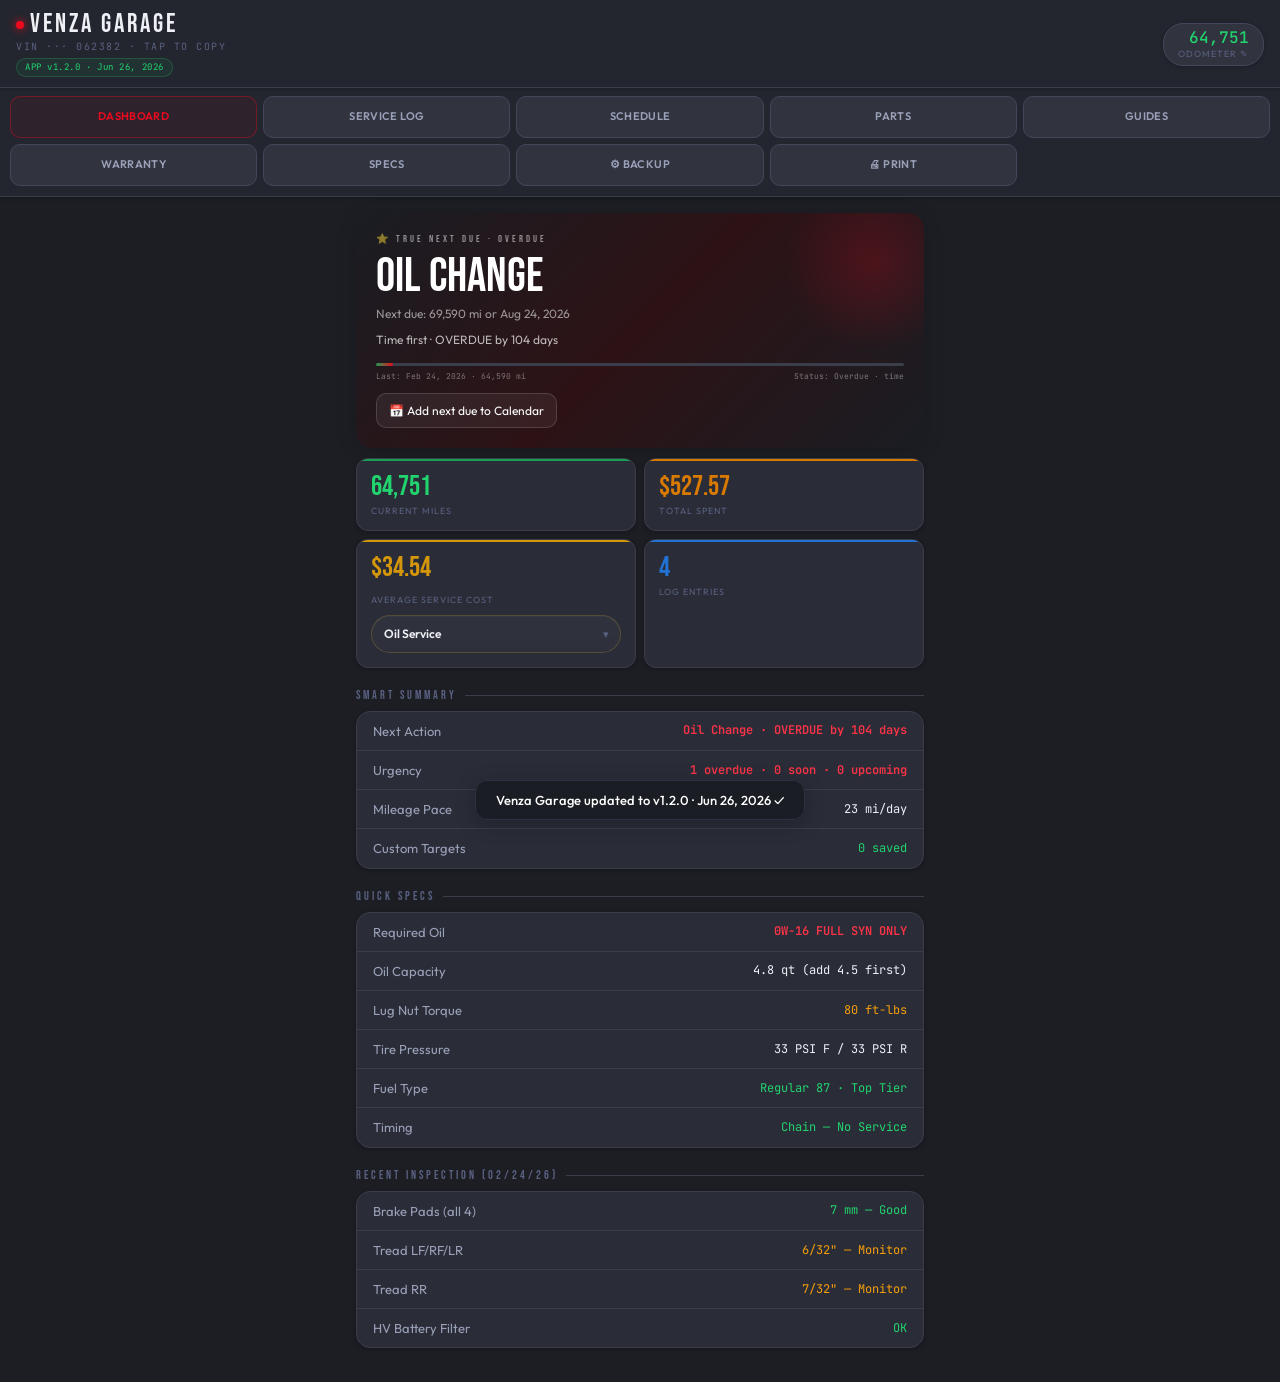
==== venza.html @ 3a94de9e "Add files via upload" ====
<!DOCTYPE html>
<html lang="en">
<head>
<meta charset="UTF-8">
<meta name="viewport" content="width=device-width, initial-scale=1.0, viewport-fit=cover">
<meta name="apple-mobile-web-app-capable" content="yes">
<meta name="apple-mobile-web-app-status-bar-style" content="black">
<meta name="apple-mobile-web-app-title" content="Venza">
<meta name="theme-color" content="#23262f">
<title>Venza Garage</title>
<link rel="preconnect" href="https://fonts.googleapis.com">
<link href="https://fonts.googleapis.com/css2?family=Bebas+Neue&family=Outfit:wght@300;400;500;600;700&family=JetBrains+Mono:wght@400;500&display=swap" rel="stylesheet">
<style>
/* ─── RESET & ROOT ─────────────────────────────────────────── */
*,*::before,*::after{box-sizing:border-box;margin:0;padding:0;-webkit-tap-highlight-color:transparent}
:root{
  --bg:#1c1e24;
  --bg1:#23262f;
  --bg2:#2a2d38;
  --bg3:#31343f;
  --bg4:#3a3d4a;
  --border:#3a3d4a;
  --border2:#44475a;
  --toyota:#eb0a1e;
  --toyota2:#ff3347;
  --gold:#d4960a;
  --gold2:#f0b530;
  --green:#1a9e52;
  --green2:#22d46e;
  --blue:#2272d4;
  --blue2:#4d9eff;
  --orange:#d97a00;
  --orange2:#f59e0b;
  --text:#eef0f5;
  --text2:#9aa0b8;
  --text3:#5a6080;
  --shadow:0 2px 8px rgba(0,0,0,.3),0 4px 20px rgba(0,0,0,.2);
  --shadow-sm:0 1px 4px rgba(0,0,0,.25);
  --safe-top:env(safe-area-inset-top);
  --safe-bot:env(safe-area-inset-bottom);
}
html{background:var(--bg);height:100%}
body{
  font-family:'Outfit',sans-serif;
  background:var(--bg);
  color:var(--text);
  min-height:100%;
  overflow-x:hidden;
  -webkit-font-smoothing:antialiased;
}
button{cursor:pointer;border:none;background:none;font-family:inherit;touch-action:manipulation}

/* ─── STATUS BAR SPACER ────────────────────────────────────── */
.status-bar{
  height:calc(var(--safe-top) + 0px);
  background:var(--bg1);
  min-height:0;
}

/* ─── HEADER ───────────────────────────────────────────────── */
.header{
  background:var(--bg1);
  border-bottom:1px solid var(--border);
  padding:12px 16px 10px;
  display:flex;align-items:center;justify-content:space-between;
  position:sticky;top:0;z-index:200;
  box-shadow:var(--shadow-sm);
}
.header-left{}
.header-logo{
  font-family:'Bebas Neue',sans-serif;
  font-size:26px;letter-spacing:3px;
  color:var(--text);line-height:1;
  display:flex;align-items:center;gap:6px;
}
.header-logo-dot{
  width:8px;height:8px;border-radius:50%;
  background:var(--toyota);
  box-shadow:0 0 8px var(--toyota);
  flex-shrink:0;
}
.header-sub{
  font-size:10px;color:var(--text3);
  letter-spacing:1.5px;text-transform:uppercase;
  font-family:'JetBrains Mono',monospace;
  margin-top:2px;
}
.header-version{
  display:inline-flex;align-items:center;gap:5px;
  margin-top:5px;padding:3px 8px;
  border:1px solid rgba(34,212,110,.22);
  border-radius:999px;
  background:rgba(34,212,110,.07);
  color:var(--green2);
  font-family:'JetBrains Mono',monospace;
  font-size:9px;letter-spacing:.55px;
  line-height:1.2;
}
.mileage-pill{
  background:var(--bg3);
  border:1.5px solid var(--border2);
  border-radius:20px;
  padding:6px 14px;
  text-align:right;
  cursor:pointer;
  transition:all .2s;
  box-shadow:var(--shadow-sm);
}
.mileage-pill:active{opacity:.7;transform:scale(.97)}
.mileage-pill:hover{border-color:var(--green2);background:var(--bg4)}
.mi-num{
  font-family:'JetBrains Mono',monospace;
  font-size:16px;font-weight:500;
  color:var(--green2);line-height:1;
}
.mi-label{font-size:9px;color:var(--text3);letter-spacing:1px;text-transform:uppercase;margin-top:2px}

/* ─── NAV TABS ─────────────────────────────────────────────── */
.nav-wrap{
  position:sticky;top:65px;z-index:190;
  background:var(--bg1);
  border-bottom:1px solid var(--border);
  box-shadow:var(--shadow-sm);
}
.nav{
  display:grid;
  grid-template-columns:repeat(5,minmax(0,1fr));
  gap:6px;
  padding:8px 10px 10px;
}
.nav-btn{
  width:100%;
  min-width:0;
  padding:9px 6px;
  font-family:'Outfit',sans-serif;
  font-size:11px;font-weight:600;
  color:var(--text2);
  border:1px solid var(--border2);
  border-radius:10px;
  background:var(--bg3);
  letter-spacing:.35px;
  white-space:normal;
  line-height:1.2;
  text-align:center;
  transition:all .2s;
  text-transform:uppercase;
  min-height:42px;
  display:flex;
  align-items:center;
  justify-content:center;
}
.nav-btn.active{color:var(--toyota);border-color:rgba(235,10,30,.38);background:rgba(235,10,30,.06)}

/* ─── PAGES ────────────────────────────────────────────────── */
.page{display:none;padding:16px;max-width:600px;margin:0 auto;
  padding-bottom:calc(24px + var(--safe-bot));}
.page.active{display:block;animation:fadeUp .25s ease both}
@keyframes fadeUp{from{opacity:0;transform:translateY(10px)}to{opacity:1;transform:translateY(0)}}

/* ─── SHARED COMPONENTS ────────────────────────────────────── */
.section-label{
  font-family:'Bebas Neue',sans-serif;
  font-size:12px;letter-spacing:3px;
  color:var(--text3);
  margin:20px 0 8px;
  display:flex;align-items:center;gap:8px;
}
.section-label::after{content:'';flex:1;height:1px;background:var(--border)}

.card{
  background:var(--bg2);
  border:1px solid var(--border);
  border-radius:14px;
  overflow:hidden;
  margin-bottom:10px;
  box-shadow:var(--shadow-sm);
}
.card-head{
  padding:12px 16px 10px;
  border-bottom:1px solid var(--border);
  display:flex;align-items:center;justify-content:space-between;
}
.card-title{
  font-family:'Bebas Neue',sans-serif;
  font-size:14px;letter-spacing:2px;
  color:var(--text2);
}
.card-body{padding:0}

.row{
  display:flex;align-items:center;justify-content:space-between;
  padding:10px 16px;
  border-bottom:1px solid var(--border);
  gap:12px;
}
.row:last-child{border-bottom:none}
.row-key{font-size:13px;color:var(--text2);flex-shrink:0;line-height:1.4}
.row-val{
  font-family:'JetBrains Mono',monospace;
  font-size:12px;color:var(--text);
  text-align:right;word-break:break-word;line-height:1.4;
}
.row-val.red{color:var(--toyota2);font-weight:600}
.row-val.green{color:var(--green2)}
.row-val.orange{color:var(--orange2)}
.row-val.gold{color:var(--gold2)}

/* ─── HERO CARD ────────────────────────────────────────────── */
.hero{
  background:linear-gradient(135deg,#1a1d23 0%,#2d1215 50%,#1a1d23 100%);
  border:none;
  border-radius:16px;
  padding:20px;
  margin-bottom:10px;
  position:relative;
  overflow:hidden;
  box-shadow:0 4px 20px rgba(0,0,0,.15);
}
.hero::before{
  content:'';
  position:absolute;top:-40px;right:-40px;
  width:180px;height:180px;
  background:radial-gradient(circle,rgba(235,10,30,.2) 0%,transparent 70%);
  pointer-events:none;
}
.hero-label{
  font-family:'Bebas Neue',sans-serif;
  font-size:10px;letter-spacing:3px;
  color:rgba(255,255,255,.5);margin-bottom:8px;
}
.hero-mi{
  font-family:'Bebas Neue',sans-serif;
  font-size:48px;line-height:1;
  color:#ffffff;
}
.hero-mi span{color:#ff6b7a}
.hero-desc{font-size:12px;color:rgba(255,255,255,.55);margin-top:4px;line-height:1.5}
.progress-track{
  height:3px;background:var(--bg4);
  border-radius:2px;margin-top:14px;overflow:hidden;
}
.progress-fill{
  height:100%;
  background:linear-gradient(90deg,var(--green) 0%,var(--toyota) 100%);
  border-radius:2px;
  transition:width 1.2s cubic-bezier(.25,.46,.45,.94);
}
.progress-labels{
  display:flex;justify-content:space-between;gap:8px;flex-wrap:wrap;
  margin-top:5px;
  font-family:'JetBrains Mono',monospace;
  font-size:8px;color:var(--text3);
}

/* ─── GAUGE GRID ───────────────────────────────────────────── */
.gauges{
  display:grid;grid-template-columns:1fr 1fr;
  gap:8px;margin-bottom:10px;
}
.gauge{
  background:var(--bg2);border:1px solid var(--border);
  border-radius:12px;padding:14px;
  position:relative;overflow:hidden;
  box-shadow:var(--shadow-sm);
}
.gauge::after{
  content:'';position:absolute;
  top:0;left:0;right:0;height:2px;
  background:var(--accent,var(--toyota));
}
.g-val{
  font-family:'Bebas Neue',sans-serif;
  font-size:28px;line-height:1;margin-bottom:4px;
  color:var(--text);
}
.g-label{font-size:9px;color:var(--text3);letter-spacing:1px;text-transform:uppercase}
.avg-gauge{display:flex;flex-direction:column;justify-content:space-between;gap:8px}
.avg-select-wrap{position:relative;margin-top:2px}
.avg-select-wrap::after{content:'▾';position:absolute;right:12px;top:50%;transform:translateY(-50%);color:var(--text3);font-size:11px;pointer-events:none}
.avg-select{width:100%;height:38px;background:linear-gradient(180deg,rgba(255,255,255,.03),rgba(255,255,255,.015));border:1px solid rgba(240,181,48,.2);border-radius:999px;padding:0 34px 0 12px;color:var(--text);font-family:'Outfit',sans-serif;font-size:12px;font-weight:600;outline:none;-webkit-appearance:none;appearance:none;box-shadow:inset 0 1px 0 rgba(255,255,255,.03)}
.avg-select:focus{border-color:var(--gold2);box-shadow:0 0 0 3px rgba(212,150,10,.1),inset 0 1px 0 rgba(255,255,255,.03)}
.need-card{background:rgba(255,255,255,.03);border:1px solid var(--border);border-radius:10px;padding:11px 12px;margin-bottom:8px}
.need-top{display:flex;justify-content:space-between;align-items:flex-start;gap:10px}
.need-name{font-size:13px;color:var(--text);font-weight:600;line-height:1.45}
.need-qty{font-family:'JetBrains Mono',monospace;font-size:11px;color:var(--gold2);white-space:nowrap}
.need-meta{font-size:10px;color:var(--text3);margin-top:4px;line-height:1.6}
.need-links{margin-top:8px}

/* ─── ALERT BOX ────────────────────────────────────────────── */
.alert{
  border-radius:10px;padding:12px 14px;
  margin-bottom:10px;font-size:12px;
  line-height:1.6;display:flex;gap:10px;align-items:flex-start;
}
.alert-icon{font-size:16px;flex-shrink:0;margin-top:1px}
.alert-body{}
.alert-title{font-weight:600;margin-bottom:2px;font-size:13px}
.alert.red{background:rgba(235,10,30,.1);border:1px solid rgba(235,10,30,.25);color:#ff7080}
.alert.green{background:rgba(34,212,110,.08);border:1px solid rgba(34,212,110,.2);color:var(--green2)}
.alert.gold{background:rgba(212,150,10,.08);border:1px solid rgba(212,150,10,.2);color:var(--gold2)}
.alert.blue{background:rgba(34,114,212,.1);border:1px solid rgba(34,114,212,.25);color:var(--blue2)}

/* ─── SERVICE LOG ──────────────────────────────────────────── */
.log-item{
  background:var(--bg2);border:1px solid var(--border);
  border-left:3px solid var(--green);
  border-radius:10px;padding:14px 40px 14px 14px;margin-bottom:8px;
  position:relative;
  box-shadow:var(--shadow-sm);
}
.log-item.user-entry{border-left-color:var(--blue)}
.log-top{display:flex;justify-content:space-between;align-items:flex-start;margin-bottom:6px;gap:8px}
.log-date{font-family:'JetBrains Mono',monospace;font-size:11px;color:var(--text3)}
.log-mi{font-family:'JetBrains Mono',monospace;font-size:12px;color:var(--green2);white-space:nowrap;font-weight:600}
.log-type{
  font-family:'Bebas Neue',sans-serif;
  font-size:14px;letter-spacing:1px;
  color:var(--text);margin-bottom:4px;
}
.log-desc{font-size:12px;color:var(--text2);line-height:1.5;margin-bottom:8px}
.log-foot{display:flex;justify-content:space-between;align-items:center;flex-wrap:wrap;gap:6px}
.log-shop{font-size:11px;color:var(--text3)}
.log-cost{
  font-family:'JetBrains Mono',monospace;
  font-size:14px;font-weight:700;color:var(--orange2);
}
.log-link{font-size:11px;color:var(--blue2);text-decoration:none;font-weight:500}
.delete-btn{
  position:absolute;top:10px;right:10px;
  color:#ffffff;
  background:var(--toyota);
  border-radius:50%;
  width:22px;height:22px;
  font-size:11px;font-weight:700;
  display:flex;align-items:center;justify-content:center;
  transition:all .2s;
  opacity:0.7;
  line-height:1;
}
.delete-btn:hover{opacity:1;transform:scale(1.1)}
.delete-btn:active{transform:scale(.95)}
.total-row{
  background:var(--bg4);border:1px solid var(--border2);
  border-radius:12px;padding:14px 16px;
  display:flex;justify-content:space-between;align-items:center;
  margin-top:4px;
}
.total-label{
  font-family:'Bebas Neue',sans-serif;
  font-size:13px;letter-spacing:2px;color:var(--text2);
}
.total-val{
  font-family:'Bebas Neue',sans-serif;
  font-size:26px;color:var(--text);
}

/* ─── FORM ─────────────────────────────────────────────────── */
.form-section{
  background:var(--bg2);border:1px solid var(--border);
  border-radius:14px;padding:16px;margin-bottom:10px;
  box-shadow:var(--shadow-sm);
}
.form-title{
  font-family:'Bebas Neue',sans-serif;
  font-size:16px;letter-spacing:2px;
  color:var(--text);margin-bottom:16px;
}
.fl{margin-bottom:14px}
.fl label{
  display:block;font-size:10px;color:var(--text3);
  letter-spacing:1.5px;text-transform:uppercase;
  font-family:'Outfit',sans-serif;font-weight:600;
  margin-bottom:6px;
}
.fi,.fs,.ft{
  width:100%;background:var(--bg3);
  border:1.5px solid var(--border2);border-radius:8px;
  padding:12px 13px;color:var(--text);
  font-family:'Outfit',sans-serif;
  font-size:16px; /* 16px minimum prevents Safari auto-zoom on focus */
  outline:none;transition:border-color .2s,box-shadow .2s;
  -webkit-appearance:none;
  color-scheme:dark;
}
.fi:focus,.fs:focus,.ft:focus{
  border-color:var(--toyota);
  box-shadow:0 0 0 3px rgba(235,10,30,.1);
}
.ft{resize:vertical;min-height:76px}
.fg2{display:grid;grid-template-columns:1fr 1fr;gap:10px}
/* ─── MILEAGE FIELD HINTS ───────────────────────────────────── */
.mi-hint{font-size:11px;color:var(--text3);margin-top:5px;line-height:1.5;
  font-family:'JetBrains Mono',monospace;}
.mi-warn{display:none;margin-top:6px;padding:8px 11px;border-radius:7px;
  background:rgba(217,122,0,.1);border:1px solid rgba(217,122,0,.3);
  font-size:12px;color:var(--orange2);line-height:1.5;}
.mi-warn.visible{display:block}
/* ─── PART ROW IMPROVEMENTS ─────────────────────────────────── */
.item-editor-top{display:flex;align-items:center;justify-content:space-between;gap:12px;margin-bottom:10px}
.item-editor-title{font-size:11px;color:var(--text2);font-weight:600;letter-spacing:.5px;
  flex:1;min-width:0;overflow:hidden;text-overflow:ellipsis;white-space:nowrap;}
.item-editor-title.named{color:var(--text);font-size:12px}
.item-grid{display:grid;grid-template-columns:1fr 1fr;gap:8px}
.item-grid .span2{grid-column:1/-1}
.item-price-row{display:grid;grid-template-columns:1fr 1fr;gap:8px;align-items:end}
.item-subtotal{
  grid-column:1/-1;
  display:none;
  font-family:'JetBrains Mono',monospace;
  font-size:12px;color:var(--orange2);font-weight:600;
  text-align:right;padding:4px 2px 0;
}
.item-subtotal.visible{display:block}
/* ─── PARTS AUTOCOMPLETE ─────────────────────────────────────── */
.part-ac-wrap{position:relative;grid-column:1/-1}
.part-ac{
  display:none;position:absolute;left:0;right:0;top:100%;z-index:300;
  background:var(--bg1);border:1.5px solid var(--toyota);
  border-top:none;border-radius:0 0 8px 8px;
  max-height:200px;overflow-y:auto;
  -webkit-overflow-scrolling:touch;
  box-shadow:0 8px 24px rgba(0,0,0,.4);
}
.part-ac.open{display:block}
.part-ac-item{
  padding:11px 13px;border-bottom:1px solid var(--border);
  cursor:pointer;transition:background .15s;
}
.part-ac-item:last-child{border-bottom:none}
.part-ac-item:active,.part-ac-item:hover{background:rgba(235,10,30,.08)}
.part-ac-name{font-size:14px;font-weight:600;color:var(--text);line-height:1.3}
.part-ac-meta{font-size:11px;color:var(--text3);margin-top:2px;line-height:1.4}
.part-ac-price{font-family:'JetBrains Mono',monospace;font-size:11px;color:var(--orange2)}
.btn-primary{
  width:100%;padding:14px;
  background:var(--toyota);color:#fff;
  border-radius:10px;font-weight:700;font-size:15px;
  letter-spacing:.5px;transition:all .2s;
  font-family:'Outfit',sans-serif;
}
.btn-primary:active{transform:scale(.98);background:#c90019}
.btn-ghost{
  width:100%;padding:13px;
  background:var(--bg3);color:var(--text2);
  border:1.5px solid var(--border2);border-radius:10px;
  font-size:14px;font-family:'Outfit',sans-serif;
  transition:all .2s;
}
.btn-ghost:active{opacity:.7}
.btn-row{display:grid;grid-template-columns:1fr 1fr;gap:10px;margin-top:4px}
.item-builder{display:flex;flex-direction:column;gap:10px}
.item-editor{background:rgba(255,255,255,.02);border:1px solid var(--border);border-radius:10px;padding:12px}
.item-editor-top{display:flex;align-items:center;justify-content:space-between;gap:12px;margin-bottom:10px}
.item-editor-title{font-size:11px;color:var(--text2);font-weight:600;letter-spacing:.5px}
.item-remove{color:var(--toyota);font-size:11px;font-weight:700;border:1px solid rgba(235,10,30,.25);border-radius:999px;padding:4px 10px}
.item-grid{display:grid;grid-template-columns:1fr 1fr;gap:10px}
.item-check{display:flex;align-items:center;gap:8px;margin-top:10px;font-size:12px;color:var(--text2)}
.item-check input{accent-color:var(--toyota);width:16px;height:16px}
.item-builder-actions{display:grid;grid-template-columns:1fr;gap:8px;margin-top:2px}
.item-add{width:100%;padding:11px 13px;background:var(--bg3);color:var(--text2);border:1.5px dashed var(--border2);border-radius:10px;font-size:13px;font-weight:600}
.item-linked{display:inline-block;font-size:9px;padding:2px 7px;border-radius:5px;font-weight:700;letter-spacing:.5px;text-transform:uppercase;background:rgba(34,114,212,.1);color:var(--blue2);border:1px solid rgba(34,114,212,.25)}
.log-parts{margin-top:10px;border-top:1px dashed var(--border);padding-top:10px;display:flex;flex-direction:column;gap:8px}
.log-part{background:rgba(255,255,255,.02);border:1px solid var(--border);border-radius:8px;padding:9px 10px}
.log-part-top{display:flex;justify-content:space-between;align-items:flex-start;gap:8px}
.log-part-name{font-size:12px;color:var(--text);font-weight:600;line-height:1.45}
.log-part-price{font-family:'JetBrains Mono',monospace;font-size:11px;color:var(--orange2);white-space:nowrap}
.log-part-meta{font-size:10px;color:var(--text3);margin-top:3px;line-height:1.5}
.log-part-link{font-size:10px;color:var(--blue2);text-decoration:none;display:inline-block;margin-top:4px}
.service-parts-toggle{width:100%;display:flex;align-items:center;justify-content:space-between;gap:12px;padding:12px 13px;background:var(--bg3);color:var(--text);border:1.5px solid var(--border2);border-radius:10px;font-size:13px;font-weight:600}
.service-parts-toggle small{display:block;font-size:10px;color:var(--text3);font-weight:500;margin-top:3px}
.service-parts-toggle .chev{font-size:18px;color:var(--text3);transition:transform .2s}
.service-parts-toggle.open .chev{transform:rotate(180deg)}
.service-parts-wrap{display:none;margin-top:12px}
.service-parts-wrap.open{display:block}
.auto-cost-note{font-size:10px;color:var(--text3);line-height:1.6;margin-top:6px}
/* ─── REUSE LAST PARTS BAR ──────────────────────────────────── */
.reuse-bar{
  display:none;align-items:flex-start;gap:10px;
  background:rgba(34,212,110,.06);
  border:1px solid rgba(34,212,110,.22);
  border-radius:10px;padding:10px 13px;
  margin-top:10px;animation:fadeUp .2s ease both;
}
.reuse-bar.visible{display:flex}
.reuse-bar-info{flex:1;min-width:0}
.reuse-bar-label{font-size:10px;font-weight:700;letter-spacing:.8px;text-transform:uppercase;color:var(--green2);margin-bottom:3px}
.reuse-bar-meta{font-size:12px;font-weight:600;color:var(--text);margin-bottom:3px;white-space:nowrap;overflow:hidden;text-overflow:ellipsis}
.reuse-bar-parts{font-size:11px;color:var(--text2);line-height:1.5;white-space:nowrap;overflow:hidden;text-overflow:ellipsis}
.reuse-bar-btn{
  flex-shrink:0;background:var(--green);color:#fff;
  border-radius:8px;padding:8px 14px;
  font-size:12px;font-weight:700;letter-spacing:.3px;
  border:none;cursor:pointer;transition:all .2s;align-self:center;
}
.reuse-bar-btn:active{opacity:.75;transform:scale(.96)}
.parts-group-head{padding:12px 16px 10px;background:rgba(255,255,255,.03);border-bottom:1px solid var(--border);font-family:'Bebas Neue',sans-serif;font-size:14px;letter-spacing:1.4px;color:var(--gold2)}
.parts-source-row{margin-top:8px;display:flex;flex-direction:column;gap:6px}
.parts-source-chip{display:flex;justify-content:space-between;gap:10px;align-items:flex-start;background:rgba(255,255,255,.03);border:1px solid var(--border);border-radius:8px;padding:8px 10px}
.parts-source-left{min-width:0}
.parts-source-store{font-size:11px;color:var(--text);font-weight:600;line-height:1.45}
.parts-source-meta{font-size:10px;color:var(--text3);margin-top:2px;line-height:1.5}
.parts-source-price{font-family:'JetBrains Mono',monospace;font-size:11px;color:var(--orange2);white-space:nowrap}
.parts-mini-tag{display:inline-block;font-size:9px;padding:2px 7px;border-radius:5px;font-weight:700;letter-spacing:.5px;text-transform:uppercase;background:rgba(34,114,212,.1);color:var(--blue2);border:1px solid rgba(34,114,212,.25);margin-top:6px}
.log-parts-summary{font-size:11px;color:var(--text2);margin-top:10px;border-top:1px dashed var(--border);padding-top:10px}
.log-parts-grid{margin-top:8px;display:flex;flex-direction:column;gap:8px}

/* ─── UPCOMING ─────────────────────────────────────────────── */
.svc-item{
  display:flex;align-items:center;gap:12px;
  padding:12px 16px;border-bottom:1px solid var(--border);
}
.svc-item:last-child{border-bottom:none}
.svc-dot{
  width:9px;height:9px;border-radius:50%;flex-shrink:0;
}
.svc-dot.next{background:var(--toyota);box-shadow:0 0 8px rgba(235,10,30,.6)}
.svc-dot.watch{background:var(--orange2)}
.svc-dot.routine{background:var(--green2)}
.svc-dot.long{background:var(--text3)}
.svc-info{flex:1}
.svc-name{font-size:13px;color:var(--text);line-height:1.4}
.svc-note{font-size:11px;color:var(--text3);margin-top:2px}
.svc-right{text-align:right;flex-shrink:0}
.svc-mi{
  font-family:'JetBrains Mono',monospace;
  font-size:11px;color:var(--text3);
}
.badge{
  display:inline-block;
  font-size:9px;padding:2px 7px;
  border-radius:4px;font-weight:700;
  letter-spacing:.5px;text-transform:uppercase;
  margin-top:3px;
}
.badge.red{background:rgba(235,10,30,.15);color:#ff7080;border:1px solid rgba(235,10,30,.3)}
.badge.orange{background:rgba(217,122,0,.12);color:var(--orange2);border:1px solid rgba(217,122,0,.3)}
.badge.green{background:rgba(34,212,110,.1);color:var(--green2);border:1px solid rgba(34,212,110,.25)}
.badge.gray{background:rgba(90,96,128,.2);color:var(--text3);border:1px solid rgba(90,96,128,.3)}

/* ─── SCHEDULE CUSTOMIZER ───────────────────────────────── */
.sched-config-item{padding:14px 16px;border-bottom:1px solid var(--border)}
.sched-config-item:last-child{border-bottom:none}
.sched-config-top{display:flex;align-items:flex-start;justify-content:space-between;gap:10px;margin-bottom:8px}
.sched-config-name{font-size:13px;color:var(--text);font-weight:600;line-height:1.45}
.sched-config-meta{font-size:10px;color:var(--text3);line-height:1.6;margin-top:4px}
.sched-config-grid{display:grid;grid-template-columns:1fr 1fr;gap:10px;margin-top:10px}
.sched-config-actions{display:flex;gap:8px;flex-wrap:wrap;margin-top:10px}
.sched-flag{display:inline-block;font-size:9px;padding:2px 7px;border-radius:5px;font-weight:700;letter-spacing:.5px;text-transform:uppercase}
.sched-flag.default{background:rgba(90,96,128,.18);color:var(--text3);border:1px solid rgba(90,96,128,.25)}
.sched-flag.custom{background:rgba(34,114,212,.1);color:var(--blue2);border:1px solid rgba(34,114,212,.25)}
.sched-flag.earlier{background:rgba(34,212,110,.1);color:var(--green2);border:1px solid rgba(34,212,110,.25)}
.sched-flag.later{background:rgba(217,122,0,.12);color:var(--orange2);border:1px solid rgba(217,122,0,.3)}
.sched-inline-note{font-size:11px;color:var(--text3);line-height:1.6;margin-top:4px}
.sched-toggle-head{cursor:pointer;user-select:none}
.sched-toggle-right{display:flex;align-items:center;gap:8px;flex-shrink:0}
.sched-toggle-chevron{color:var(--text3);font-size:18px;line-height:1;transition:transform .25s cubic-bezier(.25,.46,.45,.94)}
.sched-toggle-head[aria-expanded="true"] .sched-toggle-chevron{transform:rotate(180deg)}
#scheduleConfigList{display:none}
#scheduleConfigList.expanded{display:block}

/* ─── PARTS ────────────────────────────────────────────────── */
.part-item{
  padding:12px 16px;border-bottom:1px solid var(--border);
}
.part-item:last-child{border-bottom:none}
.part-row1{display:flex;justify-content:space-between;align-items:flex-start;gap:8px;margin-bottom:3px}
.part-name{font-size:13px;color:var(--text);font-weight:500}
.part-price{
  font-family:'JetBrains Mono',monospace;
  font-size:13px;color:var(--orange2);
  white-space:nowrap;flex-shrink:0;
}
.part-num{font-family:'JetBrains Mono',monospace;font-size:10px;color:var(--text3);margin-bottom:3px}
.part-link{font-size:11px;color:var(--blue2);text-decoration:none}
.part-missing{font-size:11px;color:var(--text3);font-style:italic}
.inv-check{display:flex;align-items:center;gap:8px;font-size:12px;color:var(--text2);margin:4px 0 14px}
.inv-row{padding:12px 16px;border-bottom:1px solid var(--border)}
.inv-row:last-child{border-bottom:none}
.inv-top{display:flex;justify-content:space-between;align-items:flex-start;gap:10px}
.inv-name{font-size:13px;color:var(--text);font-weight:600;line-height:1.45}
.inv-meta{font-size:10px;color:var(--text3);margin-top:4px;line-height:1.5}
.inv-qty{font-family:'JetBrains Mono',monospace;font-size:11px;padding:4px 8px;border-radius:6px;border:1px solid var(--border2);background:var(--bg4);color:var(--text2);white-space:nowrap}
.inv-qty.low{color:var(--orange2);border-color:rgba(245,158,11,.3)}
.inv-qty.out{color:var(--toyota2);border-color:rgba(235,10,30,.3)}
.inv-actions{display:flex;gap:8px;flex-wrap:wrap;margin-top:10px}
.inv-btn{font-size:11px;border:1px solid var(--border2);border-radius:7px;padding:6px 10px;background:var(--bg3);color:var(--text2)}
.inv-btn.danger{border-color:rgba(235,10,30,.35);color:var(--toyota2)}
.suggest-card{background:var(--bg3);border:1px solid var(--border2);border-radius:10px;padding:10px 12px;margin-bottom:8px}
.suggest-top{display:flex;justify-content:space-between;align-items:flex-start;gap:10px}
.suggest-name{font-size:13px;color:var(--text);font-weight:600;line-height:1.45}
.suggest-meta{font-size:10px;color:var(--text3);margin-top:4px;line-height:1.5}
.suggest-btn{margin-top:8px;font-size:11px;border:1px solid rgba(34,212,110,.28);background:rgba(34,212,110,.08);color:var(--green2);border-radius:7px;padding:6px 10px}
.selected-use{background:var(--bg2);border:1px solid var(--border);border-radius:10px;padding:10px 12px;margin-bottom:8px}
.selected-use-top{display:flex;justify-content:space-between;align-items:flex-start;gap:10px}
.selected-use-actions{display:flex;gap:8px;flex-wrap:wrap;margin-top:8px}
.selected-use-btn{font-size:11px;border:1px solid var(--border2);background:var(--bg3);color:var(--text2);border-radius:7px;padding:5px 9px}
.selected-use-btn.danger{border-color:rgba(235,10,30,.35);color:var(--toyota2)}
.parts-badge{display:inline-block;font-size:9px;padding:2px 7px;border-radius:5px;font-weight:700;letter-spacing:.5px;text-transform:uppercase;margin-top:6px;background:rgba(212,150,10,.1);color:var(--gold2);border:1px solid rgba(212,150,10,.25)}
.master-source-list{display:flex;flex-direction:column;gap:8px;margin-top:10px}
.master-source{background:rgba(255,255,255,.03);border:1px solid var(--border);border-radius:8px;padding:9px 10px}
.master-source-top{display:flex;justify-content:space-between;align-items:flex-start;gap:8px}
.master-source-name{font-size:11px;color:var(--text);font-weight:600;line-height:1.45}
.master-source-meta{font-size:10px;color:var(--text3);margin-top:3px;line-height:1.5}
.master-source-price{font-family:'JetBrains Mono',monospace;font-size:11px;color:var(--orange2);white-space:nowrap}
.master-editor-note{font-size:11px;color:var(--text3);margin-top:8px;line-height:1.6}
.master-empty{padding:14px 16px;font-size:12px;color:var(--text3);line-height:1.6}

/* ─── GUIDES ───────────────────────────────────────────────── */
.guide-item{
  background:var(--bg2);border:1px solid var(--border);
  border-radius:12px;margin-bottom:8px;overflow:hidden;
  box-shadow:var(--shadow-sm);
}
.guide-head{
  display:flex;align-items:center;justify-content:space-between;
  padding:14px 16px;cursor:pointer;
  user-select:none;
  transition:background .15s;
}
.guide-head:active{background:var(--bg3)}
.guide-head-left{}
.guide-title{
  font-family:'Bebas Neue',sans-serif;
  font-size:16px;letter-spacing:1.5px;color:var(--text);
}
.guide-meta{font-size:11px;color:var(--text3);margin-top:2px}
.guide-chevron{
  color:var(--text3);font-size:20px;
  transition:transform .3s cubic-bezier(.25,.46,.45,.94);
  flex-shrink:0;
}
.guide-item.open .guide-chevron{transform:rotate(180deg)}
.guide-body{
  display:none;
  padding:0 16px 16px;
  border-top:1px solid var(--border);
  padding-top:14px;
}
.guide-item.open .guide-body{display:block}

.step{display:flex;gap:12px;margin-bottom:13px;align-items:flex-start}
.step:last-of-type{margin-bottom:0}
.step-n{
  width:22px;height:22px;border-radius:50%;
  background:var(--toyota);color:#fff;
  font-size:11px;font-weight:700;
  display:flex;align-items:center;justify-content:center;
  flex-shrink:0;margin-top:1px;
}
.step-t{font-size:13px;color:var(--text2);line-height:1.6}
.step-t strong{color:var(--text)}
.step-t code{
  font-family:'JetBrains Mono',monospace;
  font-size:11px;background:var(--bg4);
  padding:1px 5px;border-radius:3px;color:var(--orange2);
}
.g-warn{
  background:rgba(235,10,30,.08);border:1px solid rgba(235,10,30,.2);
  border-radius:8px;padding:10px 12px;margin-bottom:12px;
  font-size:12px;color:#ff8090;line-height:1.6;
}
.g-info{
  background:rgba(34,114,212,.08);border:1px solid rgba(34,114,212,.2);
  border-radius:8px;padding:10px 12px;margin-bottom:12px;
  font-size:12px;color:var(--blue2);line-height:1.6;
}
.g-tip{
  background:rgba(34,212,110,.07);border:1px solid rgba(34,212,110,.18);
  border-radius:8px;padding:10px 12px;margin-top:12px;
  font-size:12px;color:var(--green2);line-height:1.6;
}
.guide-actions{display:flex;gap:8px;flex-wrap:wrap;margin-top:14px}
.guide-btn{font-size:11px;border:1px solid var(--border2);border-radius:8px;padding:8px 10px;background:var(--bg3);color:var(--text2);font-weight:600}
.guide-btn.primary{border-color:rgba(34,114,212,.28);color:var(--blue2);background:rgba(34,114,212,.08)}
.guide-btn.print{border-color:rgba(212,150,10,.28);color:var(--gold2);background:rgba(212,150,10,.08)}
.g-gold{
  background:rgba(212,150,10,.08);border:1px solid rgba(212,150,10,.2);
  border-radius:8px;padding:10px 12px;margin-bottom:12px;
  font-size:12px;color:var(--gold2);line-height:1.6;
}

/* ─── WARRANTY ─────────────────────────────────────────────── */
.warranty-card{
  background:var(--bg2);border:1px solid var(--border);
  border-radius:12px;margin-bottom:8px;overflow:hidden;
  box-shadow:var(--shadow-sm);
}
.wc-head{
  display:flex;align-items:center;gap:10px;
  padding:14px 16px;border-bottom:1px solid var(--border);
}
.wc-icon{font-size:20px;flex-shrink:0}
.wc-title{
  font-family:'Bebas Neue',sans-serif;
  font-size:15px;letter-spacing:1.5px;color:var(--text);
}
.wc-sub{font-size:11px;color:var(--text3);margin-top:1px}
.wc-badge{
  margin-left:auto;
  font-family:'JetBrains Mono',monospace;
  font-size:11px;
  padding:4px 10px;border-radius:6px;
  white-space:nowrap;flex-shrink:0;
}
.wc-badge.active{background:rgba(34,212,110,.1);color:var(--green2);border:1px solid rgba(34,212,110,.25)}
.wc-badge.check{background:rgba(212,150,10,.1);color:var(--gold2);border:1px solid rgba(212,150,10,.25)}
.wc-badge.expired{background:rgba(90,96,128,.15);color:var(--text3);border:1px solid rgba(90,96,128,.25)}
.wc-body{padding:12px 16px}
.wc-row{
  display:flex;justify-content:space-between;
  padding:7px 0;border-bottom:1px solid var(--border);
  font-size:12px;gap:10px;
}
.wc-row:last-child{border-bottom:none}
.wc-row-k{color:var(--text2)}
.wc-row-v{
  font-family:'JetBrains Mono',monospace;
  color:var(--text);text-align:right;font-weight:500;font-size:11px;
}

/* ─── MODAL ────────────────────────────────────────────────── */
.overlay{
  display:none;position:fixed;inset:0;
  background:rgba(0,0,0,.45);z-index:500;
  align-items:flex-end;justify-content:center;
  backdrop-filter:blur(6px);
  -webkit-backdrop-filter:blur(6px);
}
.overlay.open{display:flex;animation:fadeIn .2s ease}
@keyframes fadeIn{from{opacity:0}to{opacity:1}}
.modal{
  background:var(--bg2);
  border:1px solid var(--border2);
  border-radius:22px 22px 0 0;
  padding:20px 16px;
  padding-bottom:calc(24px + var(--safe-bot));
  width:100%;max-width:500px;
  max-height:85vh;
  display:flex;flex-direction:column;
  animation:slideUp .28s cubic-bezier(.25,.46,.45,.94);
  box-shadow:0 -4px 30px rgba(0,0,0,.5);
}
.modal-scroll{
  overflow-y:auto;
  -webkit-overflow-scrolling:touch;
  flex:1;
  padding-right:2px;
}
@keyframes slideUp{from{transform:translateY(80px);opacity:0}to{transform:translateY(0);opacity:1}}
.modal-title{
  font-family:'Bebas Neue',sans-serif;
  font-size:22px;letter-spacing:2px;
  color:var(--text);
  margin-bottom:14px;flex-shrink:0;
}
.modal-grip{
  width:40px;height:4px;
  background:var(--border2);border-radius:2px;
  margin:0 auto 14px;flex-shrink:0;
}

/* ─── TOAST ────────────────────────────────────────────────── */
.toast{
  position:fixed;bottom:calc(80px + var(--safe-bot));left:50%;
  transform:translateX(-50%) translateY(20px);
  background:#1a1d23;border:1px solid #2d3142;
  border-radius:12px;padding:11px 20px;
  font-size:13px;color:#ffffff;font-weight:500;
  white-space:nowrap;z-index:600;
  opacity:0;transition:all .3s;pointer-events:none;
  box-shadow:0 4px 20px rgba(0,0,0,.25);
}
.toast.show{opacity:1;transform:translateX(-50%) translateY(0)}

/* ─── SCROLLBAR ────────────────────────────────────────────── */
::-webkit-scrollbar{width:0;height:0}

/* ─── TOYOTA SCHEDULE TABLE ────────────────────────────────── */
.sched-table{width:100%;border-collapse:collapse;font-size:11px}
.sched-table th{
  background:var(--bg4);color:var(--text2);
  padding:7px 8px;text-align:center;
  font-family:'JetBrains Mono',monospace;font-size:10px;
  border:1px solid var(--border);white-space:nowrap;
}
.sched-table td{
  padding:7px 8px;border:1px solid var(--border);
  text-align:center;vertical-align:middle;color:var(--text2);
}
.sched-table td:first-child{text-align:left;color:var(--text);font-size:12px}
.sched-table tr:nth-child(even) td{background:rgba(255,255,255,.02)}
.sched-check{color:var(--toyota);font-size:14px;font-weight:700}
.sched-replace{color:var(--green2);font-size:14px;font-weight:700}
.sched-inspect{color:var(--gold2);font-size:12px}
.sched-note{font-size:10px;color:var(--text3)}
.sched-wrap{overflow-x:auto;border-radius:10px;border:1px solid var(--border)}
/* ─── SMART MAINTENANCE ITEM ────────────────────────────────── */
.sm-item{
  display:flex;align-items:center;gap:10px;
  padding:9px 12px;border-radius:10px;
  margin-bottom:6px;
  border:1px solid var(--border);
  background:var(--bg2);
  box-shadow:none;
}
.sm-icon{font-size:18px;flex-shrink:0}
.sm-info{flex:1;min-width:0}
.sm-name{font-size:12px;color:var(--text);font-weight:600;
  white-space:nowrap;overflow:hidden;text-overflow:ellipsis}
.sm-detail{font-size:10px;color:var(--text3);margin-top:2px}
.sm-badge{
  font-family:"JetBrains Mono",monospace;
  font-size:10px;padding:3px 8px;border-radius:6px;
  white-space:nowrap;flex-shrink:0;font-weight:700;
}
.sm-overdue{background:rgba(235,10,30,.15);color:#ff7080;border:1px solid rgba(235,10,30,.3)}
.sm-soon{background:rgba(217,122,0,.12);color:var(--orange2);border:1px solid rgba(217,122,0,.3)}
.sm-upcoming{background:rgba(34,212,110,.1);color:var(--green2);border:1px solid rgba(34,212,110,.25)}
.sm-future{background:var(--bg4);color:var(--text3);border:1px solid var(--border2)}

/* ─── REMINDERS / CALENDAR ─────────────────────────────── */
.hero-actions{display:flex;gap:8px;flex-wrap:wrap;margin-top:12px}
.hero-mini{width:auto;padding:9px 12px;font-size:12px;border-color:rgba(255,255,255,.14);background:rgba(255,255,255,.06);color:#fff}
.hero-mini:active{opacity:.75}
.svc-actions{margin-top:8px;display:flex;gap:8px;flex-wrap:wrap}
.mini-btn{font-size:11px;border:1px solid var(--border2);border-radius:7px;padding:6px 10px;background:var(--bg3);color:var(--text2)}
.reminder-grid{display:grid;grid-template-columns:1fr;gap:10px}
.reminder-card{background:var(--bg3);border:1px solid var(--border2);border-radius:12px;padding:12px}
.reminder-card-title{font-family:'Bebas Neue',sans-serif;font-size:14px;letter-spacing:1.5px;color:var(--text);margin-bottom:6px}
.reminder-card-copy{font-size:12px;color:var(--text2);line-height:1.65}
.reminder-meta{margin-top:10px;display:grid;gap:6px}
.reminder-row{display:flex;justify-content:space-between;gap:10px;font-size:11px;color:var(--text3)}
.reminder-row strong{color:var(--text2);font-weight:600}
.lock-note{font-size:11px;color:var(--green2);margin-top:8px;line-height:1.6}

html.modal-open,body.modal-open{overflow:hidden}
#masterPartModal{z-index:750;align-items:center;justify-content:center;padding:16px;background:rgba(7,9,14,.74);backdrop-filter:none;-webkit-backdrop-filter:none}
#masterPartModal .modal{width:min(560px, calc(100vw - 24px));max-height:min(78vh, 760px);border-radius:20px;padding:18px 16px;padding-bottom:18px;animation:masterPop .18s ease;box-shadow:0 18px 60px rgba(0,0,0,.55)}
#masterPartModal .modal-scroll{max-height:calc(min(78vh, 760px) - 132px)}
#masterPartModal .modal-grip{display:none}
#masterPartModal .modal-title{margin-bottom:12px}
@keyframes masterPop{from{opacity:0;transform:translateY(10px) scale(.985)}to{opacity:1;transform:translateY(0) scale(1)}}
/* ─── MOBILE SAFARI FIT ───────────────────────────────────── */
@media (max-width: 430px){
  .header{padding:10px 12px 8px}
  .header-logo{font-size:22px;letter-spacing:2.4px}
  .header-sub{font-size:9px;letter-spacing:1.2px}
  .header-version{font-size:8px;padding:3px 7px;margin-top:4px}
  .mileage-pill{padding:5px 10px;border-radius:18px}
  .mi-num{font-size:14px}
  .mi-label{font-size:8px}

  .nav{gap:5px;padding:8px 8px 10px;grid-template-columns:repeat(3,minmax(0,1fr))}
  .nav-btn{font-size:10px;min-height:40px;padding:8px 5px;border-radius:9px}

  .page{padding:12px;padding-bottom:calc(20px + var(--safe-bot))}
  .section-label{margin:16px 0 8px;font-size:11px;letter-spacing:2.4px}

  .hero{padding:16px;border-radius:14px}
  .hero-label{font-size:9px;letter-spacing:2.4px}
  .hero-mi{font-size:clamp(28px, 11vw, 44px);line-height:.95;word-break:break-word}
  .hero-desc{font-size:11px}
  .progress-labels{font-size:7px;gap:6px}
  .hero-actions{margin-top:10px}
  .hero-mini{padding:8px 10px;font-size:11px}

  .gauges{gap:6px}
  .gauge{padding:12px;border-radius:10px}
  .g-val{font-size:24px}
  .g-label{font-size:8px}
  .avg-select{height:34px;padding:0 30px 0 10px;font-size:11px}
  .avg-select-wrap::after{right:10px;font-size:10px}

  .card{border-radius:12px}
  .card-head{padding:10px 12px 9px}
  .row{padding:9px 12px;gap:10px}
  .row-key{font-size:12px}
  .row-val{font-size:11px}

  .log-item{padding:12px 36px 12px 12px}
  .log-type{font-size:13px}
  .log-desc,.step-t{font-size:12px}

  .form-section{padding:14px;border-radius:12px}
  .form-title{font-size:15px;letter-spacing:1.5px;margin-bottom:14px}
  .fi,.fs,.ft{padding:10px 12px;font-size:16px}
  .fg2{gap:8px}

  .part-item,.inv-row,.svc-item{padding:10px 12px}
  .part-name,.inv-name,.svc-name,.suggest-name{font-size:12px}
  .part-price,.master-source-price{font-size:12px}
  .inv-meta,.master-source-meta,.suggest-meta,.svc-note{font-size:9px}
  .inv-actions{gap:6px}
  .inv-btn,.mini-btn,.selected-use-btn,.suggest-btn{font-size:10px;padding:6px 8px}

  .guide-head{padding:12px 14px}
  .guide-title{font-size:14px}
  .guide-meta{font-size:10px}
  .guide-body{padding:0 14px 14px;padding-top:12px}

  .warranty-card,.guide-item{border-radius:10px}
  .wc-head{padding:12px 14px}
  .wc-title{font-size:14px}
  .wc-sub{font-size:10px}
  .wc-row{font-size:11px}

  .modal{padding:18px 14px;padding-bottom:calc(22px + var(--safe-bot))}
  .modal-title{font-size:20px}
  #masterPartModal{padding:12px}
  #masterPartModal .modal{width:calc(100vw - 20px);max-height:74vh;border-radius:16px;padding:16px 14px}
  #masterPartModal .modal-scroll{max-height:calc(74vh - 124px)}

  #miInput{font-size:26px !important;letter-spacing:2px !important}
}
</style>
</head>
<body>

<div class="status-bar"></div>

<!-- HEADER -->
<header class="header">
  <div class="header-left">
    <div class="header-logo">
      <div class="header-logo-dot"></div>
      VENZA GARAGE
    </div>
    <div class="header-sub" onclick="copyVIN()" style="cursor:pointer" title="Tap to copy VIN" role="button" tabindex="0" aria-label="Copy VIN">VIN ··· 062382 · tap to copy</div>
    <div class="header-version" id="appVersionBadge" title="Current app version">APP v1.2.0 · Jun 26, 2026</div>
  </div>
  <div class="mileage-pill" onclick="openMiModal()" role="button" tabindex="0" aria-label="Edit odometer mileage">
    <div class="mi-num" id="topMi">64,751</div>
    <div class="mi-label">odometer ✎</div>
  </div>
</header>

<!-- NAV -->
<div class="nav-wrap">
  <nav class="nav">
    <button class="nav-btn active" onclick="go('dash')">Dashboard</button>
    <button class="nav-btn" onclick="go('log')">Service Log</button>
    <button class="nav-btn" onclick="go('upcoming')">Schedule</button>
    <button class="nav-btn" onclick="go('parts')">Parts</button>
    <button class="nav-btn" onclick="go('guides')">Guides</button>
    <button class="nav-btn" onclick="go('warranty')">Warranty</button>
    <button class="nav-btn" onclick="go('specs')">Specs</button>
    <button class="nav-btn" onclick="go('backup')">⚙ Backup</button>
    <button class="nav-btn" onclick="go('printlog')">🖨 Print</button>
  </nav>
</div>

<!-- ═══ DASHBOARD ═══════════════════════════════════════════════ -->
<div id="page-dash" class="page active">

  <div class="hero">
    <div class="hero-label" id="dHeroLabel">⭐ True Next Due</div>
    <div class="hero-mi" id="dHeroTitle">Oil Change</div>
    <div class="hero-desc" id="dHeroDue">Next due: 69,590 mi or Aug 24, 2026</div>
    <div class="hero-desc" id="dHeroTrigger" style="margin-top:8px;color:rgba(255,255,255,.7)">Mileage first · Due in 4,839 mi</div>
    <div class="progress-track">
      <div class="progress-fill" id="dProgress" style="width:0%"></div>
    </div>
    <div class="progress-labels">
      <span id="dLast" style="color:rgba(255,255,255,.4)">Last: Feb 24, 2026 · 64,590 mi</span>
      <span id="dRemain" style="color:rgba(255,255,255,.4)">Status: Future</span>
    </div>
    <div class="hero-actions">
      <button class="btn-ghost hero-mini" id="heroCalendarBtn" onclick="downloadNextDueCalendar()">📅 Add next due to Calendar</button>
    </div>
  </div>

  <div class="gauges">
    <div class="gauge" style="--accent:var(--green)">
      <div class="g-val" id="dMi" style="color:var(--green2)">64,751</div>
      <div class="g-label">Current Miles</div>
    </div>
    <div class="gauge" style="--accent:var(--orange)">
      <div class="g-val" style="color:var(--orange)" id="dTotal">$527.57</div>
      <div class="g-label">Total Spent</div>
    </div>
    <div class="gauge avg-gauge" style="--accent:var(--gold)">
      <div class="g-val" style="color:var(--gold)" id="dAvgCost">$34.54</div>
      <div class="g-label">Average Service Cost</div>
      <div class="avg-select-wrap">
        <select id="avgServiceSelect" class="avg-select" onchange="setAverageServiceType(this.value)" aria-label="Average service type"></select>
      </div>
    </div>
    <div class="gauge" style="--accent:var(--blue)">
      <div class="g-val" style="color:var(--blue)" id="dCount">4</div>
      <div class="g-label">Log Entries</div>
    </div>
  </div>

  <div class="section-label">Smart Summary</div>
  <div class="card"><div class="card-body" id="dSmartSummary">
    <div class="row"><span class="row-key">Loading</span><span class="row-val">—</span></div>
  </div></div>

  <div class="section-label">Quick Specs</div>
  <div class="card">
    <div class="card-body">
      <div class="row"><span class="row-key">Required Oil</span><span class="row-val red">0W-16 FULL SYN ONLY</span></div>
      <div class="row"><span class="row-key">Oil Capacity</span><span class="row-val">4.8 qt (add 4.5 first)</span></div>
      <div class="row"><span class="row-key">Lug Nut Torque</span><span class="row-val orange">80 ft-lbs</span></div>
      <div class="row"><span class="row-key">Tire Pressure</span><span class="row-val">33 PSI F / 33 PSI R</span></div>
      <div class="row"><span class="row-key">Fuel Type</span><span class="row-val green">Regular 87 · Top Tier</span></div>
      <div class="row"><span class="row-key">Timing</span><span class="row-val green">Chain — No Service</span></div>
    </div>
  </div>

  <div class="section-label">Recent Inspection (02/24/26)</div>
  <div class="card">
    <div class="card-body">
      <div class="row"><span class="row-key">Brake Pads (all 4)</span><span class="row-val green">7 mm — Good</span></div>
      <div class="row"><span class="row-key">Tread LF/RF/LR</span><span class="row-val orange">6/32" — Monitor</span></div>
      <div class="row"><span class="row-key">Tread RR</span><span class="row-val orange">7/32" — Monitor</span></div>
      <div class="row"><span class="row-key">HV Battery Filter</span><span class="row-val green">OK</span></div>
    </div>
  </div>
</div>

<!-- ═══ SERVICE LOG ══════════════════════════════════════════════ -->
<div id="page-log" class="page">
  <button class="btn-primary" onclick="go('add')" style="margin-bottom:14px">＋ Add Service Entry</button>
  <div id="logList"></div>
  <div class="total-row">
    <span class="total-label">Total Invested</span>
    <span class="total-val" id="totalVal">$527.57</span>
  </div>
</div>

<!-- ═══ ADD ENTRY ════════════════════════════════════════════════ -->
<div id="page-add" class="page">
  <div class="form-section">
    <div class="form-title">New Service Entry</div>
    <div class="alert blue" style="margin-bottom:16px">
      <div class="alert-icon">💡</div>
      <div><strong>Super basic entry mode.</strong> Save only the date, mileage, service type, total cost, shop/DIY, optional notes, and an optional receipt photo.</div>
    </div>
    <div class="fg2">
      <div class="fl"><label>Date</label><input type="date" class="fi" id="fDate"></div>
      <div class="fl">
        <label>Mileage</label>
        <input type="number" class="fi" id="fMi" inputmode="numeric" autocomplete="off"
               placeholder="—" oninput="onMileageInput(this.value)">
        <div class="mi-hint" id="fMiHint"></div>
        <div class="mi-warn" id="fMiWarn"></div>
      </div>
    </div>
    <div class="fl">
      <label>Service Type</label>
      <select class="fs" id="fType" onchange="prefill()">
        <option value="">— Select type —</option>
                <option value="oil">Oil Change</option>
        <option value="tires">Tire Rotation</option>
        <option value="cabin">Cabin Air Filter</option>
        <option value="engine_filter">Engine Air Filter</option>
        <option value="trans">Transmission Fluid D&F</option>
        <option value="diff">Rear Differential D&F</option>
        <option value="coolant">Engine Coolant Drain & Fill</option>
        <option value="inv_coolant">Inverter Coolant Drain & Fill</option>
        <option value="alignment">Wheel Alignment</option>
        <option value="tires_new">New Tires</option>
        <option value="brakes">Brake Service</option>
        <option value="plugs">Spark Plugs</option>
        <option value="hvfilter_inspect">HV Battery Cooling Filter — Inspect</option>
        <option value="hvfilter_clean">HV Battery Cooling Filter — Clean</option>
        <option value="valvomax">ValvoMax Drain Valve Install</option>
        <option value="wipers">Wiper Blades</option>
        <option value="other">Other</option>
      </select>
    </div>
    <div class="fl">
      <label>Notes / Details</label>
      <textarea class="ft" id="fDesc" placeholder="Quick notes about what was done..."></textarea>
    </div>
    <div class="fg2">
      <div class="fl">
        <label>Total Cost for This Service ($)</label>
        <input type="number" class="fi" id="fCost" placeholder="0.00" step="0.01" inputmode="decimal" min="0">
        <div class="auto-cost-note">Auto-fills from purchased parts when added. You can override it for labor, shop invoices, or no-parts services.</div>
      </div>
      <div class="fl">
        <label>Shop / DIY</label>
        <select class="fs" id="fShop">
          <option value="DIY">DIY</option>
          <option value="SHOP">SHOP</option>
        </select>
      </div>
    </div>
    <div class="fl">
      <button type="button" class="service-parts-toggle" id="servicePartsToggle" onclick="toggleServicePartsBuilder()">
        <span>
          Add purchased parts for this service
          <small>Optional · Add multiple parts · Check only the ones you want saved into the Parts tab</small>
        </span>
        <span class="chev">▾</span>
      </button>
      <!-- REUSE LAST PARTS BAR — appears automatically when a type with prior parts is selected -->
      <div class="reuse-bar" id="reusePartsBar">
        <div class="reuse-bar-info">
          <div class="reuse-bar-label">↩ Same parts on record</div>
          <div class="reuse-bar-meta" id="reuseBarMeta"></div>
          <div class="reuse-bar-parts" id="reuseBarParts"></div>
        </div>
        <button type="button" class="reuse-bar-btn" onclick="applyLastParts()">Reuse</button>
      </div>
      <div class="service-parts-wrap" id="servicePartsWrap">
        <div class="alert blue" style="margin-bottom:12px">
          <div class="alert-icon">🧩</div>
          <div><strong>Hideable parts builder.</strong> Each part added here updates the service total automatically. Use the checkbox on each part only if you also want that item saved into the Parts tab.</div>
        </div>
        <div id="fItemsList" class="item-builder"></div>
        <div class="item-builder-actions">
          <button type="button" class="item-add" onclick="addItemRow()">＋ Add Another Part</button>
        </div>
      </div>
    </div>
    <!-- RECEIPT PHOTO UPLOAD -->
    <div class="fl">
      <label>Receipt / Photo (optional)</label>
      <div id="fPhotoArea" role="button" tabindex="0" aria-label="Add receipt photo" style="border:2px dashed var(--border2);border-radius:10px;
           padding:16px;text-align:center;cursor:pointer;transition:all .2s;background:var(--bg3)"
           onclick="document.getElementById('fPhotoInput').click()"
           ondragover="event.preventDefault();this.style.borderColor='var(--toyota)'"
           ondragleave="this.style.borderColor='var(--border2)'"
           ondrop="handlePhotoDrop(event)">
        <div id="fPhotoPreview" style="display:none">
          <img id="fPhotoImg" style="max-width:100%;max-height:180px;border-radius:8px;object-fit:contain">
          <div style="margin-top:8px;display:flex;gap:8px;justify-content:center">
            <button onclick="event.stopPropagation();clearPhoto()" style="font-size:11px;color:var(--toyota);background:none;border:none;cursor:pointer;padding:4px 8px">✕ Remove</button>
          </div>
        </div>
        <div id="fPhotoPlaceholder">
          <div style="font-size:28px;margin-bottom:6px">📷</div>
          <div style="font-size:13px;color:var(--text2);font-weight:500">Tap to add receipt photo</div>
          <div style="font-size:11px;color:var(--text3);margin-top:3px">Camera or Photo Library · Stored locally · Included in PDF</div>
        </div>
      </div>
      <input type="file" id="fPhotoInput" accept="image/*" style="display:none" onchange="handlePhotoSelect(this)">
    </div>
    <div class="btn-row">
      <button class="btn-ghost" id="entryCancelBtn" onclick="go('log')">Cancel</button>
      <button class="btn-primary" id="entrySaveBtn" onclick="saveEntry()">Save Entry</button>
    </div>
  </div>
</div>

<!-- ═══ UPCOMING SCHEDULE ════════════════════════════════════════ -->
<div id="page-upcoming" class="page">

  <div class="section-label">Personal Maintenance Targets</div>
  <div class="alert blue">
    <div class="alert-icon">🎯</div>
    <div><strong>Your target drives the app.</strong> Toyota guidance stays visible below as the baseline, but your saved target here updates the dashboard, schedule engine, smart mileage preview, print report, and calendar exports.</div>
  </div>
  <div class="card">
    <div class="card-head sched-toggle-head" id="scheduleControlsToggle" role="button" tabindex="0" aria-expanded="false" onclick="toggleScheduleControls()">
      <div class="card-title">Schedule Controls</div>
      <div class="sched-toggle-right">
        <div id="scheduleOverrideSummary" style="font-size:11px;color:var(--text3)">0 custom targets</div>
        <div class="sched-toggle-chevron" id="scheduleControlsChevron">▾</div>
      </div>
    </div>
    <div class="card-body" id="scheduleConfigList"></div>
  </div>

  <div class="section-label">Recurring Schedule</div>
  <div class="card">
    <div class="card-body" id="upcomingRecurringList"></div>
  </div>

  <div class="section-label">Watch Items</div>
  <div class="card">
    <div class="card-body" id="upcomingWatchList"></div>
  </div>

<div class="section-label">Official Toyota Schedule (from manual)</div>
  <div class="alert gold">
    <div class="alert-icon">📋</div>
    <div id="scheduleOilGuidanceText"><strong>Toyota Official:</strong> Oil change every 10,000 mi / 12 months when using 0W-16. Your current target will appear here.</div>
  </div>
  <div class="sched-wrap">
    <table class="sched-table">
      <tr>
        <th>Service Item</th>
        <th>5k</th><th>10k</th><th>15k</th><th>20k</th><th>30k</th><th>60k</th><th>90k</th><th>100k</th><th>120k</th>
      </tr>
      <tr>
        <td>Engine Oil & Filter <span class="sched-note">(0W-16)</span></td>
        <td>—</td><td class="sched-replace">R</td><td>—</td><td class="sched-replace">R</td><td class="sched-replace">R</td><td class="sched-replace">R</td><td class="sched-replace">R</td><td class="sched-replace">R</td><td class="sched-replace">R</td>
      </tr>
      <tr>
        <td>Tire Rotation</td>
        <td class="sched-check">✓</td><td class="sched-check">✓</td><td class="sched-check">✓</td><td class="sched-check">✓</td><td class="sched-check">✓</td><td class="sched-check">✓</td><td class="sched-check">✓</td><td class="sched-check">✓</td><td class="sched-check">✓</td>
      </tr>
      <tr>
        <td>HV Battery Filter — Inspect</td>
        <td class="sched-inspect">I</td><td class="sched-inspect">I</td><td class="sched-inspect">I</td><td class="sched-inspect">I</td><td class="sched-inspect">I</td><td class="sched-inspect">I</td><td class="sched-inspect">I</td><td class="sched-inspect">I</td><td class="sched-inspect">I</td>
      </tr>
      <tr>
        <td>HV Battery Filter — Clean</td>
        <td>—</td><td>—</td><td>—</td><td class="sched-replace">C</td><td class="sched-replace">C</td><td class="sched-replace">C</td><td class="sched-replace">C</td><td class="sched-replace">C</td><td class="sched-replace">C</td>
      </tr>
      <tr>
        <td>Cabin Air Filter</td>
        <td>—</td><td>—</td><td class="sched-inspect">I</td><td>—</td><td class="sched-replace">R</td><td class="sched-replace">R</td><td class="sched-replace">R</td><td>—</td><td class="sched-replace">R</td>
      </tr>
      <tr>
        <td>Engine Air Filter</td>
        <td>—</td><td>—</td><td>—</td><td>—</td><td class="sched-replace">R</td><td class="sched-replace">R</td><td class="sched-replace">R</td><td>—</td><td class="sched-replace">R</td>
      </tr>
      <tr>
        <td>Brake Inspection</td>
        <td class="sched-inspect">I</td><td class="sched-inspect">I</td><td class="sched-inspect">I</td><td class="sched-inspect">I</td><td class="sched-inspect">I</td><td class="sched-inspect">I</td><td class="sched-inspect">I</td><td class="sched-inspect">I</td><td class="sched-inspect">I</td>
      </tr>
      <tr>
        <td>Engine Coolant</td>
        <td>—</td><td>—</td><td>—</td><td>—</td><td>—</td><td>—</td><td>—</td><td class="sched-replace">R</td><td>—</td>
      </tr>
      <tr>
        <td>Inverter Coolant <span class="sched-note">(first due 150k)</span></td>
        <td>—</td><td>—</td><td>—</td><td>—</td><td>—</td><td>—</td><td>—</td><td>—</td><td>—</td>
      </tr>
      <tr>
        <td>Spark Plugs</td>
        <td>—</td><td>—</td><td>—</td><td>—</td><td>—</td><td>—</td><td>—</td><td>—</td><td class="sched-replace">R</td>
      </tr>
    </table>
  </div>
  <div style="font-size:10px;color:var(--text3);margin-top:6px;line-height:1.6">
    I = Inspect · R = Replace · C = Clean · Source: 2021 Toyota Venza Warranty & Maintenance Guide
  </div>
</div>

<!-- ═══ PARTS ═════════════════════════════════════════════════════ -->
<div id="page-parts" class="page">

  <div class="section-label">Basic Parts List</div>
  <div class="alert blue">
    <div class="alert-icon">🧩</div>
    <div><strong>Organized parts library.</strong> Parts can be added manually here or saved from the Add Service form only when you check the save box on that item. The list is grouped by section and also saves where you bought each part.</div>
  </div>

  <button class="btn-primary" id="partsFormToggleBtn" onclick="openNewPartForm()" style="margin-bottom:10px">＋ Add Part</button>

  <div class="form-section" id="partFormWrap" style="display:none">
    <input type="hidden" id="partEditId">
    <div class="form-title" id="partFormTitle">Add Part</div>
    <div class="fg2">
      <div class="fl"><label>Part Name</label><input type="text" class="fi" id="partName" placeholder="Toyota oil filter"></div>
      <div class="fl"><label>Part Number</label><input type="text" class="fi" id="partNumber" placeholder="90915-YZZN1"></div>
    </div>
    <div class="fg2">
      <div class="fl">
        <label>Parts Section</label>
        <select class="fs" id="partCategory"></select>
      </div>
      <div class="fl"><label>Purchased From</label><input type="text" class="fi" id="partStore" placeholder="Toyota / Walmart / Amazon"></div>
    </div>
    <div class="fg2">
      <div class="fl"><label>Cost Per Unit ($)</label><input type="number" class="fi" id="partCost" step="0.01" placeholder="4.99"></div>
      <div class="fl"><label>Purchase Link</label><input type="url" class="fi" id="partLink" placeholder="https://..."></div>
    </div>
    <div class="fl"><label>Notes (optional)</label><textarea class="ft" id="partNote" placeholder="Optional note..."></textarea></div>
    <div class="fl">
      <label>Receipt Photo (optional)</label>
      <div id="partPhotoArea" role="button" tabindex="0" aria-label="Add part receipt photo" style="border:2px dashed var(--border2);border-radius:10px;
           padding:16px;text-align:center;cursor:pointer;transition:all .2s;background:var(--bg3)"
           onclick="document.getElementById('partPhotoInput').click()"
           ondragover="event.preventDefault();this.style.borderColor='var(--toyota)'"
           ondragleave="this.style.borderColor='var(--border2)'"
           ondrop="handlePartPhotoDrop(event)">
        <div id="partPhotoPreview" style="display:none">
          <img id="partPhotoImg" style="max-width:100%;max-height:180px;border-radius:8px;object-fit:contain">
          <div style="margin-top:8px;display:flex;gap:8px;justify-content:center">
            <button onclick="event.stopPropagation();clearPartPhoto()" style="font-size:11px;color:var(--toyota);background:none;border:none;cursor:pointer;padding:4px 8px">✕ Remove</button>
          </div>
        </div>
        <div id="partPhotoPlaceholder">
          <div style="font-size:28px;margin-bottom:6px">🧾</div>
          <div style="font-size:13px;color:var(--text2);font-weight:500">Tap to add part receipt photo</div>
          <div style="font-size:11px;color:var(--text3);margin-top:3px">Stored locally with the part list</div>
        </div>
      </div>
      <input type="file" id="partPhotoInput" accept="image/*" style="display:none" onchange="handlePartPhotoSelect(this)">
    </div>
    <div class="btn-row">
      <button class="btn-ghost" onclick="cancelPartForm()">Cancel</button>
      <button class="btn-primary" onclick="saveBasicPart()">Save Part</button>
    </div>
  </div>

  <div class="card">
    <div class="card-head">
      <div class="card-title">Parts List</div>
      <div id="basicPartsSummary" style="font-size:11px;color:var(--text3)">0 parts</div>
    </div>
    <div class="card-body" id="basicPartsList"></div>
  </div>

  <div class="section-label">Free Oil Disposal</div>
  <div class="card"><div class="card-body">
    <div class="row"><span class="row-key">AutoZone — Webb City</span><span class="row-val" style="font-size:10px">1024 S Madison St · (417) 673-3290</span></div>
    <div class="row"><span class="row-key">O'Reilly — Webb City</span><span class="row-val" style="font-size:10px">1001 S Madison St · (417) 673-4972</span></div>
  </div></div>
</div>

<!-- ═══ GUIDES ════════════════════════════════════════════════════ -->
<div id="page-guides" class="page">

  <!-- OIL CHANGE -->
  <div class="guide-item" data-guide-id="oil_change" data-service-type="oil">
    <div class="guide-head" onclick="toggleGuide(this)">
      <div class="guide-head-left">
        <div class="guide-title">🔧 Oil Change — ValvoMax</div>
        <div class="guide-meta">Every 5,000 mi (custom) · ~30 min · $34.54 · Toyota spec: 10k/12 mo</div>
      </div>
      <div class="guide-chevron">▾</div>
    </div>
    <div class="guide-body">
      <div class="g-warn"><strong>⚠ OIL ONLY:</strong> SAE 0W-16 Full Synthetic — Mobil 1 5 qt from Walmart. The 0W-20 label looks nearly identical. Verify before pouring. Toyota manual confirms: 0W-20 only acceptable as one-time emergency substitute.</div>
      <div class="g-info"><strong>Parts:</strong> Mobil 1 0W-16 (5 qt) · Filter 90915-YZZN1 · ValvoMax drain bag kit · Fresh gloves + rags</div>
      <div class="step"><div class="step-n">1</div><div class="step-t"><strong>Confirm oil label</strong> — verify <code>0W-16</code> in bold on jug. Double-check before opening.</div></div>
      <div class="step"><div class="step-n">2</div><div class="step-t"><strong>Warm engine 5–10 min</strong>, then shut off and cool 10–15 min. Oil should be warm (flows better) but not scalding hot.</div></div>
      <div class="step"><div class="step-n">3</div><div class="step-t"><strong>Drive onto ramps</strong>, apply parking brake firmly, place wheel chocks behind rear tires.</div></div>
      <div class="step"><div class="step-n">4</div><div class="step-t"><strong>Crack oil filler cap</strong> on top of engine — do not remove, just loosen to allow air flow during drain.</div></div>
      <div class="step"><div class="step-n">5</div><div class="step-t"><strong>Remove undercover panel</strong> — 4 screws, <code>10mm socket</code>. Snug only when reinstalling. Never overtighten plastic fasteners.</div></div>
      <div class="step"><div class="step-n">6</div><div class="step-t"><strong>Attach ValvoMax drain bag</strong> — screw drain tube onto valve clockwise. Oil flows automatically. Let drain <strong>15 full minutes</strong> for complete drain.</div></div>
      <div class="step"><div class="step-n">7</div><div class="step-t"><strong>Swap filter while draining</strong> — Smart Jerry wrench, <strong>HEX side only</strong> to break loose (never use the square drive to loosen — can fracture). Hand-thread new filter then tighten to <code>13 ft-lbs</code> (18 Nm) or hand-snug + ¾ turn.</div></div>
      <div class="step"><div class="step-n">8</div><div class="step-t"><strong>Close drain valve</strong> — unscrew drain tube counterclockwise. Oil stops instantly. Reinstall the steel safety cap hand-tight.</div></div>
      <div class="step"><div class="step-n">9</div><div class="step-t"><strong>Reinstall undercover</strong> — 4 screws, 10mm, finger-snug only. Do not torque plastic.</div></div>
      <div class="step"><div class="step-n">10</div><div class="step-t"><strong>Lower vehicle, add 4.5 qt</strong> of 0W-16. Start engine, idle 60–90 sec, shut off. Wait 5 min. Check dipstick — top off to <strong>upper hole</strong>. Total target: 4.8 qt.</div></div>
      <div class="step"><div class="step-n">11</div><div class="step-t"><strong>Visual leak check</strong> — inspect under car around drain valve and filter. Should be completely dry.</div></div>
      <div class="step"><div class="step-n">12</div><div class="step-t"><strong>Reset oil life</strong> — Settings → Vehicle → Maintenance Reset → Oil Maintenance Required.</div></div>
      <div class="step"><div class="step-n">13</div><div class="step-t"><strong>Dispose free</strong> at AutoZone or O'Reilly in Webb City. Sealed container — they pump it out and accept used filters too.</div></div>
      <div class="g-tip">💡 <strong>Dipstick (yellow handle):</strong> Upper hole = FULL. Lower hole = ADD. Always wipe, reinsert fully, pull again — first pull gives false high reading. Slightly under full is safer than overfilled.</div>
    </div>
  </div>

  <!-- COOLANT -->
  <div class="guide-item" data-guide-id="engine_coolant" data-service-type="coolant">
    <div class="guide-head" onclick="toggleGuide(this)">
      <div class="guide-head-left">
        <div class="guide-title">🌡️ Engine Coolant Drain & Fill</div>
        <div class="guide-meta">Due ~100,000 mi / 120 months · Car Care Nut method</div>
      </div>
      <div class="guide-chevron">▾</div>
    </div>
    <div class="guide-body">
      <div class="g-warn"><strong>⚠ FLUID ONLY:</strong> Toyota Super Long Life Coolant (SLLC) Part# 00272-SLLC2 — pink, pre-mixed 50/50. DO NOT use universal green/orange coolants. Toyota manual specifies SLLC or "similar non-silicate, non-amine, non-borate ethylene-glycol with long-life hybrid organic acid technology."</div>
      <div class="g-info"><strong>Important:</strong> Venza Hybrid has TWO separate cooling systems — Engine coolant (100k first replacement) and Inverter coolant (150k first replacement). Both use Toyota SLLC pink. Best reference videos: search "2019+ RAV4 Hybrid coolant change" — same A25A-FXS engine.</div>
      <div class="g-gold"><strong>Tools needed:</strong> Lisle 24680 spill-free funnel · 5/16" ID drain hose · Drain pan · Toyota SLLC coolant</div>
      <div class="step"><div class="step-n">1</div><div class="step-t"><strong>Let engine cool completely</strong> — minimum 2 hours after driving. Opening hot coolant system is dangerous.</div></div>
      <div class="step"><div class="step-n">2</div><div class="step-t"><strong>Locate radiator petcock</strong> at bottom of radiator. Attach a <code>5/16" ID hose</code> to direct coolant into drain pan. Open petcock — drain fully.</div></div>
      <div class="step"><div class="step-n">3</div><div class="step-t"><strong>No water flush needed</strong> — Toyota manual and Car Care Nut method: straight drain and refill is correct. Flushing with water is unnecessary on a properly maintained cooling system.</div></div>
      <div class="step"><div class="step-n">4</div><div class="step-t"><strong>Close petcock</strong> once fully drained.</div></div>
      <div class="step"><div class="step-n">5</div><div class="step-t"><strong>Attach Lisle 24680</strong> spill-free funnel to radiator fill neck. This prevents air pockets and messy spills.</div></div>
      <div class="step"><div class="step-n">6</div><div class="step-t"><strong>Fill with Toyota SLLC</strong> (pre-mixed 50/50) through the funnel until the funnel stays consistently full. Leave funnel attached.</div></div>
      <div class="step"><div class="step-n">7</div><div class="step-t"><strong>Activate Maintenance Mode</strong> — required to run gas engine for air bleeding. Sequence: Gas pedal 2x → Neutral → 2x → Park → 2x → Start. Engine will run in gas mode.</div></div>
      <div class="step"><div class="step-n">8</div><div class="step-t"><strong>Hold ~2,000 RPM</strong> until the cooling fan cycles <strong>twice</strong>. Continue adding coolant to funnel as the level drops — air is purging from the system.</div></div>
      <div class="step"><div class="step-n">9</div><div class="step-t"><strong>Remove funnel, cap off</strong>. Let engine cool completely. Check coolant reservoir — top off to FULL line with Toyota SLLC if needed.</div></div>
      <div class="g-tip">💡 Inverter coolant service is separate at ~150k miles. The inverter cooling system has its own reservoir (check your owner's manual for location). Both reservoirs take the same Toyota SLLC pink coolant.</div>
    </div>
  </div>

  <!-- CABIN FILTER -->
  <div class="guide-item" data-guide-id="cabin_filter" data-service-type="cabin">
    <div class="guide-head" onclick="toggleGuide(this)">
      <div class="guide-head-left">
        <div class="guide-title">💨 Cabin Air Filter</div>
        <div class="guide-meta">~15,000 mi (custom) · Toyota spec: 30k · ~5 min DIY</div>
      </div>
      <div class="guide-chevron">▾</div>
    </div>
    <div class="guide-body">
      <div class="g-info"><strong>Part:</strong> A-Premium Activated Carbon APCA4605 — $11.18. Activated carbon removes odors in addition to dust and pollen. Toyota manual notes: replace sooner if airflow from A/C is reduced or windows fog in Fresh mode.</div>
      <div class="step"><div class="step-n">1</div><div class="step-t"><strong>Open glove box</strong> and completely empty its contents.</div></div>
      <div class="step"><div class="step-n">2</div><div class="step-t"><strong>Squeeze sides of glove box</strong> inward — this compresses the side pins past the stops. Lower the glove box door fully.</div></div>
      <div class="step"><div class="step-n">3</div><div class="step-t"><strong>Remove filter housing cover</strong> — unclip or slide the rectangular cover behind the open glove box opening.</div></div>
      <div class="step"><div class="step-n">4</div><div class="step-t"><strong>Slide out old filter</strong>. Note the <strong>airflow direction arrow</strong> on the filter frame — the new one must match.</div></div>
      <div class="step"><div class="step-n">5</div><div class="step-t"><strong>Insert new filter</strong> with arrow pointing in the same direction (typically toward the cabin/blower). Seat flat with no gaps at the edges.</div></div>
      <div class="step"><div class="step-n">6</div><div class="step-t"><strong>Replace cover, restore glove box</strong>. Squeeze sides again to click back into stops. Done — no tools required.</div></div>
      <div class="g-tip">💡 Toyota manual footnote: "Driving in heavy traffic, on dirt roads or in urban, dusty or desert areas may shorten filter life." If you notice reduced A/C airflow or foggy windows in Fresh mode, replace sooner regardless of mileage.</div>
    </div>
  </div>

  <!-- ENGINE AIR FILTER -->
  <div class="guide-item" data-guide-id="engine_air_filter" data-service-type="engine_filter">
    <div class="guide-head" onclick="toggleGuide(this)">
      <div class="guide-head-left">
        <div class="guide-title">🌬️ Engine Air Filter</div>
        <div class="guide-meta">~30,000 mi per Toyota manual · Part# 17801-YZZ16</div>
      </div>
      <div class="guide-chevron">▾</div>
    </div>
    <div class="guide-body">
      <div class="g-info"><strong>Part:</strong> Toyota OEM #17801-YZZ16 — $15.59 at Frank Fletcher Toyota Parts. Toyota manual says: inspect for damage, excessive wear, and oiliness — replace if necessary at 30k intervals.</div>
      <div class="step"><div class="step-n">1</div><div class="step-t"><strong>Open hood</strong>. Locate the air filter box — black rectangular plastic housing toward the front/side of the engine bay.</div></div>
      <div class="step"><div class="step-n">2</div><div class="step-t"><strong>Release the clips</strong> securing the air box lid — typically spring clips on each side. Open the lid.</div></div>
      <div class="step"><div class="step-n">3</div><div class="step-t"><strong>Remove old filter</strong>. Inspect the housing interior and wipe out any debris with a dry cloth.</div></div>
      <div class="step"><div class="step-n">4</div><div class="step-t"><strong>Insert new filter</strong> — ensure all 4 edges seat flat against the housing with no gaps that could let unfiltered air bypass.</div></div>
      <div class="step"><div class="step-n">5</div><div class="step-t"><strong>Close lid, secure clips</strong>. Done — no tools required for most clip-style housings.</div></div>
      <div class="g-tip">💡 Quick inspection method: hold the old filter up to a light source. If you can't easily see light through it, it's due for replacement regardless of mileage interval.</div>
    </div>
  </div>


  <!-- SPARK PLUGS -->
  <div class="guide-item" data-guide-id="spark_plugs" data-service-type="plugs">
    <div class="guide-head" onclick="toggleGuide(this)">
      <div class="guide-head-left">
        <div class="guide-title">⚡ Spark Plugs</div>
        <div class="guide-meta">Toyota interval: 120,000 mi / 144 months · Qty 4 · OEM plug: 90919-01289</div>
      </div>
      <div class="guide-chevron">▾</div>
    </div>
    <div class="guide-body">
      <div class="g-warn"><strong>⚠ ENGINE COLD ONLY:</strong> Do this on a fully cooled engine. The cylinder head is aluminum, so do not rush plug removal on a hot engine. Do not touch any orange hybrid high-voltage wiring or connectors.</div>
      <div class="g-info"><strong>OEM plug:</strong> Toyota <code>90919-01289</code> (replaces <code>90919-A1001</code>) · Denso <code>FC16HR-Q8</code> equivalent · quantity <strong>4</strong>.</div>
      <div class="g-gold" id="sparkToolsNeeded"><strong>Tools needed:</strong> 10mm socket for coil bolts · 14mm thin-wall spark plug socket · 3/8" ratchet · 6" extension · small wobble extension helpful · torque wrench that can do <code>18 ft-lbs</code> / <code>25 N·m</code> · compressed air or vacuum · trim tool to remove engine cover clips if needed.</div>
      <div class="step"><div class="step-n">1</div><div class="step-t"><strong>Let the engine cool fully</strong>, open the hood, and remove the plastic engine cover. Keep the key away from the engine bay so the hybrid system cannot wake up while you work.</div></div>
      <div class="step"><div class="step-n">2</div><div class="step-t"><strong>Locate the 4 ignition coils</strong> on top of the inline-4 engine. Each coil sits directly over one spark plug.</div></div>
      <div class="step"><div class="step-n">3</div><div class="step-t"><strong>Unplug one coil at a time</strong> so parts do not get mixed up. Press the connector lock tab, then remove the single <code>10mm</code> coil bolt.</div></div>
      <div class="step"><div class="step-n">4</div><div class="step-t"><strong>Twist and lift the coil straight out</strong>. Check the coil boot for oil, cracking, or carbon tracking before reinstalling.</div></div>
      <div class="step"><div class="step-n">5</div><div class="step-t"><strong>Blow out the spark plug tube</strong> with compressed air or vacuum it before removing the plug. This keeps dirt from dropping into the cylinder.</div></div>
      <div class="step"><div class="step-n">6</div><div class="step-t"><strong>Remove the old plug</strong> using a <code>14mm thin-wall spark plug socket</code> with extension. Break it loose gently, then spin it out by hand.</div></div>
      <div class="step"><div class="step-n">7</div><div class="step-t"><strong>Verify the new plug</strong> matches the old one: Toyota <code>90919-01289</code> / Denso <code>FC16HR-Q8</code>. Install the new plug by hand first so it threads smoothly. If it does not spin in easily, back it out and restart to avoid cross-threading.</div></div>
      <div class="step"><div class="step-n">8</div><div class="step-t" id="sparkTorqueStep"><strong>Torque the new plug</strong> to <code>18 ft-lbs</code> (<code>25 N·m</code>). A 14mm plug socket and proper torque matter here because overtightening can damage the aluminum head.</div></div>
      <div class="step"><div class="step-n">9</div><div class="step-t"><strong>Reinstall the ignition coil</strong>, then snug the coil bolt and reconnect the electrical plug. Repeat the same process for the remaining 3 cylinders.</div></div>
      <div class="step"><div class="step-n">10</div><div class="step-t"><strong>Reinstall the engine cover</strong>, start the vehicle, and confirm smooth idle with no warning lights. If a misfire appears right away, shut it off and recheck the coil connector seating.</div></div>
      <div class="g-tip">💡 <strong>Best practice:</strong> replace all 4 plugs as a set, one cylinder at a time. Log the service at completion so the app resets your next spark plug interval from the actual mileage and date.</div>
    </div>
  </div>

  <!-- HV BATTERY FILTER -->
  <div class="guide-item" data-guide-id="hv_battery_filter" data-service-type="hvfilter_clean">
    <div class="guide-head" onclick="toggleGuide(this)">
      <div class="guide-head-left">
        <div class="guide-title">🔋 HV Battery Cooling Filter</div>
        <div class="guide-meta">Inspect every 5,000 mi · Clean every 20,000 mi · Per Toyota manual</div>
      </div>
      <div class="guide-chevron">▾</div>
    </div>
    <div class="guide-body">
      <div class="g-gold"><strong>Toyota Manual says:</strong> "Visually check the HV battery cooling intake filter for dirt or dust every 5,000 miles and clean if necessary. Clean every 20,000 miles." This is critical for hybrid battery longevity.</div>
      <div class="step"><div class="step-n">1</div><div class="step-t" id="hvFilterLocationStep"><strong>Locate the HV battery cooling intake</strong> — locate it using your owner's manual before trim removal. Interior layout references can vary by exact Venza configuration.</div></div>
      <div class="step"><div class="step-n">2</div><div class="step-t"><strong>Every 5,000 mi — Inspect:</strong> Visually check for visible dust buildup, lint, or debris. If lightly dusty, a gentle tap or light vacuum is sufficient.</div></div>
      <div class="step"><div class="step-n">3</div><div class="step-t"><strong>Every 20,000 mi — Clean:</strong> Remove the filter cover, take out the filter element, and clean with low-pressure air or a soft brush. Do not use water or wet cleaning.</div></div>
      <div class="step"><div class="step-n">4</div><div class="step-t"><strong>Reinstall filter and cover</strong>. Ensure no gap that could allow unfiltered air into the battery cooling system.</div></div>
      <div class="g-tip">💡 A clogged HV battery cooling filter can cause the hybrid battery to run hotter, which reduces battery life over time. This is one of the few hybrid-specific maintenance items that matters long-term.</div>
    </div>
  </div>

  <!-- TIRE ROTATION -->
  <div class="guide-item" data-guide-id="tire_rotation" data-service-type="tires">
    <div class="guide-head" onclick="toggleGuide(this)">
      <div class="guide-head-left">
        <div class="guide-title">🔄 Tire Rotation</div>
        <div class="guide-meta">Every 5,000 mi · Lug nut torque: 80 ft-lbs</div>
      </div>
      <div class="guide-chevron">▾</div>
    </div>
    <div class="guide-body">
      <div class="g-info"><strong>AWD Pattern — Forward Cross:</strong> Rear tires move straight to the front. Front tires cross to opposite rear (RF → LR, LF → RR).</div>
      <div class="step"><div class="step-n">1</div><div class="step-t"><strong>Loosen all 5 lug nuts per wheel</strong> while tires are still on the ground — break them loose only, don't remove yet.</div></div>
      <div class="step"><div class="step-n">2</div><div class="step-t"><strong>Jack up and support</strong> one corner at a time. Place jack stand under pinch weld point. Never work under a car on just a jack.</div></div>
      <div class="step"><div class="step-n">3</div><div class="step-t"><strong>Swap per forward cross pattern</strong>. While wheels are off, visually inspect brake pads for wear and rotors for scoring or rust.</div></div>
      <div class="step"><div class="step-n">4</div><div class="step-t"><strong>Hand-thread lug nuts</strong> in a star/cross pattern (never circular). Lower vehicle until tire contacts ground but doesn't fully carry weight.</div></div>
      <div class="step"><div class="step-n">5</div><div class="step-t"><strong>Torque to <code>80 ft-lbs</code></strong> in star pattern with torque wrench. Lower fully, then do a final torque check on each lug.</div></div>
      <div class="step"><div class="step-n">6</div><div class="step-t"><strong>Check tire pressures</strong> — target <code>33 PSI</code> all four corners. Top up if needed.</div></div>
      <div class="g-tip">💡 Current tread depth as of 02/24/26: LF/RF/LR at 6/32", RR at 7/32". Toyota recommends replacement at 2/32". Plan for new tires together with alignment to maximize value.</div>
    </div>
  </div>

  <!-- VALVOMAX INSTALL -->
  <div class="guide-item" data-guide-id="valvomax_install" data-service-type="valvomax">
    <div class="guide-head" onclick="toggleGuide(this)">
      <div class="guide-head-left">
        <div class="guide-title">🔩 ValvoMax — First-Time Install</div>
        <div class="guide-meta">One-time only · Confirm torque at valvomax.com first</div>
      </div>
      <div class="guide-chevron">▾</div>
    </div>
    <div class="guide-body">
      <div class="g-warn" id="valvomaxWarnText"><strong>⚠ CRITICAL:</strong> ValvoMax official torque spec for M12-1.25 is NOT confirmed from manufacturer documentation. Third-party reference: EZ Oil Drain Valve lists 20 ft-lbs for M12-1.25. Verify directly at valvomax.com before proceeding.</div>
      <div class="g-info"><strong>What you need:</strong> ValvoMax M12-1.25 · 24mm socket · 1/2" drive torque wrench · Thread-clean rag · Fresh crush washer (included)</div>
      <div class="step"><div class="step-n">1</div><div class="step-t"><strong>Do this during your first oil change</strong> — do steps 1–6 of oil change guide first (drain old oil through OEM plug before installing ValvoMax).</div></div>
      <div class="step"><div class="step-n">2</div><div class="step-t"><strong>Remove OEM drain plug</strong> — <code>14mm socket</code>, <code>30 ft-lbs</code>. Let oil drain completely. Save crush washer only if ValvoMax can't be installed today.</div></div>
      <div class="step"><div class="step-n">3</div><div class="step-t"><strong>Clean drain hole threads</strong> — wipe the oil pan's drain port threads with a clean dry rag. Remove any old gasket material or grit that could prevent O-ring from seating.</div></div>
      <div class="step"><div class="step-n">4</div><div class="step-t"><strong>Install crush washer</strong> on ValvoMax — this is a one-time use washer (not needed on future oil changes).</div></div>
      <div class="step"><div class="step-n">5</div><div class="step-t" id="valvomaxTorqueStep"><strong>Thread ValvoMax by hand</strong> clockwise until snug. Then apply the saved torque guidance using your <code>24mm socket</code>. Do NOT overtorque — can distort O-ring seat and cause weep.</div></div>
      <div class="step"><div class="step-n">6</div><div class="step-t"><strong>Continue oil change</strong> — add oil, start engine, run 2 minutes, shut off. Do a visual inspection under the car — drain valve area should be completely dry.</div></div>
      <div class="step"><div class="step-n">7</div><div class="step-t"><strong>Valve is now permanent</strong> — never remove it. All future oil drains: attach drain bag tube → oil flows. Unscrew tube → oil stops instantly.</div></div>
      <div class="g-tip">💡 No crush washer needed on any future oil change — the VITON O-ring triple seal is the permanent seal. This saves ~$0.50 per change and one less step.</div>
    </div>
  </div>

  <!-- OIL RESET -->
  <div class="guide-item" data-guide-id="oil_life_reset">
    <div class="guide-head" onclick="toggleGuide(this)">
      <div class="guide-head-left">
        <div class="guide-title">⚙️ Oil Life Reset</div>
        <div class="guide-meta">After every oil change · 30 seconds</div>
      </div>
      <div class="guide-chevron">▾</div>
    </div>
    <div class="guide-body">
      <div class="g-gold">Toyota manual: "Reset the oil replacement reminder light ('MAINT REQD') or the message 'OIL MAINTENANCE REQUIRED' on the multi-information display after maintenance at every 5,000 miles."</div>
      <div class="step"><div class="step-n">1</div><div class="step-t">Turn vehicle to ON/Ready mode (power on, don't start engine).</div></div>
      <div class="step"><div class="step-n">2</div><div class="step-t">Go to: <strong>Settings → Vehicle → Maintenance Reset → Oil Maintenance Required</strong></div></div>
      <div class="step"><div class="step-n">3</div><div class="step-t">Confirm the reset. "MAINT REQD" light should extinguish.</div></div>
      <div class="g-tip">💡 If the message doesn't appear, you may need to scroll through the multi-information display using the steering wheel controls until you find the maintenance reset menu.</div>
    </div>
  </div>

</div>

<!-- ═══ WARRANTY ══════════════════════════════════════════════════ -->
<div id="page-warranty" class="page">

  <div class="alert green">
    <div class="alert-icon">✅</div>
    <div><strong>Your coverage starts from in-service date.</strong> Keep this handy — all coverages below are from the official 2021 Toyota Venza Warranty & Maintenance Guide.</div>
  </div>

  <div class="section-label">Coverage Summary</div>

  <div class="warranty-card">
    <div class="wc-head">
      <div class="wc-icon">🛡️</div>
      <div>
        <div class="wc-title">Hybrid Battery Warranty</div>
        <div class="wc-sub">Traction battery — best coverage</div>
      </div>
      <div class="wc-badge active">Active</div>
    </div>
    <div class="wc-body">
      <div class="wc-row"><span class="wc-row-k">Duration</span><span class="wc-row-v">10 Years / 150,000 Miles</span></div>
      <div class="wc-row"><span class="wc-row-k">Covers</span><span class="wc-row-v">Hybrid traction battery pack</span></div>
      <div class="wc-row"><span class="wc-row-k">Note</span><span class="wc-row-v">Whichever comes first</span></div>
    </div>
  </div>

  <div class="warranty-card">
    <div class="wc-head">
      <div class="wc-icon">⚡</div>
      <div>
        <div class="wc-title">Hybrid System Warranty</div>
        <div class="wc-sub">Control modules, inverter, converter</div>
      </div>
      <div class="wc-badge active">Active</div>
    </div>
    <div class="wc-body">
      <div class="wc-row"><span class="wc-row-k">Duration</span><span class="wc-row-v">8 Years / 100,000 Miles</span></div>
      <div class="wc-row"><span class="wc-row-k">Covers</span><span class="wc-row-v">Battery control module, hybrid control module, inverter with converter</span></div>
    </div>
  </div>

  <div class="warranty-card">
    <div class="wc-head">
      <div class="wc-icon">🔧</div>
      <div>
        <div class="wc-title">Powertrain Warranty</div>
        <div class="wc-sub">Engine, transmission, drivetrain</div>
      </div>
      <div class="wc-badge expired">Expired</div>
    </div>
    <div class="wc-body">
      <div class="wc-row"><span class="wc-row-k">Duration</span><span class="wc-row-v">60 Months / 60,000 Miles</span></div>
      <div class="wc-row"><span class="wc-row-k">Status</span><span class="wc-row-v">Exceeded mileage limit — 64,751 mi &gt; 60,000 mi</span></div>
      <div class="wc-row"><span class="wc-row-k">Covers</span><span class="wc-row-v">Engine internals, transmission, axles, drive shafts, CV joints, seals</span></div>
    </div>
  </div>

  <div class="warranty-card">
    <div class="wc-head">
      <div class="wc-icon">🚗</div>
      <div>
        <div class="wc-title">Basic / Bumper-to-Bumper</div>
        <div class="wc-sub">Defects in materials or workmanship</div>
      </div>
      <div class="wc-badge expired">Expired</div>
    </div>
    <div class="wc-body">
      <div class="wc-row"><span class="wc-row-k">Duration</span><span class="wc-row-v">36 Months / 36,000 Miles</span></div>
      <div class="wc-row"><span class="wc-row-k">Status</span><span class="wc-row-v">Both limits exceeded — ~5 yrs &amp; 64,751 mi</span></div>
      <div class="wc-row"><span class="wc-row-k">Note</span><span class="wc-row-v">Excludes: wear items, maintenance, environmental damage, misuse</span></div>
    </div>
  </div>

  <div class="warranty-card">
    <div class="wc-head">
      <div class="wc-icon">💺</div>
      <div>
        <div class="wc-title">Restraint Systems</div>
        <div class="wc-sub">Seatbelts &amp; airbags</div>
      </div>
      <div class="wc-badge expired">Expired</div>
    </div>
    <div class="wc-body">
      <div class="wc-row"><span class="wc-row-k">Duration</span><span class="wc-row-v">60 Months / 60,000 Miles</span></div>
      <div class="wc-row"><span class="wc-row-k">Status</span><span class="wc-row-v">Exceeded mileage limit — 64,751 mi &gt; 60,000 mi</span></div>
    </div>
  </div>

  <div class="warranty-card">
    <div class="wc-head">
      <div class="wc-icon">🛡️</div>
      <div>
        <div class="wc-title">Corrosion Perforation</div>
        <div class="wc-sub">Body panel rust-through</div>
      </div>
      <div class="wc-badge check">Verify Date</div>
    </div>
    <div class="wc-body">
      <div class="wc-row"><span class="wc-row-k">Duration</span><span class="wc-row-v">60 Months — Unlimited Miles</span></div>
      <div class="wc-row"><span class="wc-row-k">Status</span><span class="wc-row-v" id="corrosionStatusNote">Date-dependent — verify your in-service date</span></div>
      <div class="wc-row"><span class="wc-row-k">How to Check</span><span class="wc-row-v">If in-service before ~Apr 2021 → expired. After Apr 2021 → still active.</span></div>
      <div class="wc-row"><span class="wc-row-k">Confirm At</span><span class="wc-row-v">toyota.com/owners or call (800) 331-4331</span></div>
    </div>
  </div>

  <div class="warranty-card">
    <div class="wc-head">
      <div class="wc-icon">💨</div>
      <div>
        <div class="wc-title">Federal Emission (Long-Term)</div>
        <div class="wc-sub">Key emission components</div>
      </div>
      <div class="wc-badge active">Active</div>
    </div>
    <div class="wc-body">
      <div class="wc-row"><span class="wc-row-k">Duration</span><span class="wc-row-v">8 Years / 80,000 Miles</span></div>
      <div class="wc-row"><span class="wc-row-k">Covers</span><span class="wc-row-v">Engine control module, catalytic converter, malfunction indicator light</span></div>
    </div>
  </div>

  <div class="section-label">Important Notes from Manual</div>
  <div class="card"><div class="card-body">
    <div class="row"><span class="row-key">DIY OK?</span><span class="row-val green">Yes — Toyota cannot deny warranty solely because you used a non-dealer for maintenance</span></div>
    <div class="row"><span class="row-key">Parts Required?</span><span class="row-val">Non-OEM parts OK — but OEM recommended for emission systems</span></div>
    <div class="row"><span class="row-key">Records Required?</span><span class="row-val">Toyota cannot deny warranty solely for lack of records — but keep them anyway</span></div>
    <div class="row"><span class="row-key">Emergency Contact</span><span class="row-val">Toyota Customer Experience: (800) 331-4331</span></div>
  </div></div>
</div>

<!-- ═══ SPECS ══════════════════════════════════════════════════════ -->
<div id="page-specs" class="page">

  <div class="section-label">Vehicle Profile</div>
  <div class="card"><div class="card-body">
    <div class="row"><span class="row-key">Year / Model</span><span class="row-val">2021 Toyota Venza LE</span></div>
    <div class="row"><span class="row-key">Trim</span><span class="row-val">Hybrid AWD</span></div>
    <div class="row"><span class="row-key">Engine</span><span class="row-val">2.5L A25A-FXS</span></div>
    <div class="row" onclick="copyVIN()" style="cursor:pointer"><span class="row-key">VIN <span style="color:var(--text3);font-size:10px">(tap to copy)</span></span><span class="row-val" style="font-size:10px;color:var(--blue2)">JTEAAAAAH8MJ062382</span></div>
    <div class="row"><span class="row-key">Color</span><span class="row-val">White</span></div>
    <div class="row"><span class="row-key">Location</span><span class="row-val">Carterville, MO</span></div>
  </div></div>

  <div class="section-label">Oil Specs</div>
  <div class="card"><div class="card-body">
    <div class="row"><span class="row-key">Required Oil</span><span class="row-val red">0W-16 FULL SYN ONLY</span></div>
    <div class="row"><span class="row-key">API / ILSAC Spec</span><span class="row-val">API SP · ILSAC GF-6B</span></div>
    <div class="row"><span class="row-key">Capacity</span><span class="row-val">4.8 qt with filter</span></div>
    <div class="row"><span class="row-key">Fill Method</span><span class="row-val">Add 4.5 qt first → check dipstick</span></div>
    <div class="row"><span class="row-key">Dipstick Handle</span><span class="row-val gold">Yellow</span></div>
    <div class="row"><span class="row-key">Toyota Official Interval</span><span class="row-val">10,000 mi / 12 months (0W-16)</span></div>
    <div class="row"><span class="row-key">Your Custom Interval</span><span class="row-val green" id="specsOilIntervalText">5,000 mi / 6 mo</span></div>
    <div class="row"><span class="row-key">Emergency Substitute</span><span class="row-val red">0W-20 once only — replace ASAP</span></div>
  </div></div>

  <div class="section-label">Torque Specs</div>
  <div class="card"><div class="card-body">
    <div class="row"><span class="row-key">Oil Filter 90915-YZZN1</span><span class="row-val orange">13 ft-lbs (18 Nm)</span></div>
    <div class="row"><span class="row-key">OEM Drain Plug (14mm)</span><span class="row-val orange">30 ft-lbs</span></div>
    <div class="row"><span class="row-key">Spark Plugs</span><span class="row-val orange" id="specsSparkPlugTorque">18 ft-lbs (25 N·m)</span></div>
    <div class="row"><span class="row-key">ValvoMax M12-1.25</span><span class="row-val red" id="specsValvomaxTorque">⚠ Verify at valvomax.com before installation</span></div>
    <div class="row"><span class="row-key">Lug Nuts</span><span class="row-val orange">80 ft-lbs</span></div>
    <div class="row"><span class="row-key">Undercover Screws</span><span class="row-val">10mm · Hand-snug only</span></div>
    <div class="row"><span class="row-key">Filter Wrench Note</span><span class="row-val red">HEX side ONLY to loosen</span></div>
  </div></div>

  <div class="section-label">Verification Controls</div>
  <div class="alert gold">
    <div class="alert-icon">⚠️</div>
    <div><strong>User-correctable items.</strong> These are the fields that were flagged as verified later, user-specific, or correction-prone. Edit them only after checking a trusted source. Every save and reset asks for confirmation.</div>
  </div>
  <div class="overlay" id="verificationModal" onclick="if(event.target===this)closeVerificationEditor()">
    <div class="modal">
      <div class="modal-grip"></div>
      <div class="modal-title" id="verificationModalTitle">Edit Verification Item</div>
      <div class="modal-scroll">
        <input type="hidden" id="verificationEditKey">
        <div class="alert red" id="verificationModalWarning" style="margin-bottom:14px"></div>
        <div class="fl"><label>Current / New Value</label><textarea class="ft" id="verificationEditValue" placeholder="Enter corrected value..."></textarea></div>
      </div>
      <div class="btn-row" style="margin-top:12px;flex-shrink:0">
        <button class="btn-ghost" onclick="closeVerificationEditor()">Cancel</button>
        <button class="btn-primary" style="background:var(--gold)" onclick="saveVerificationItem()">Save Verified Change</button>
      </div>
    </div>
  </div>
  <div class="card">
    <div class="card-head">
      <div class="card-title">Editable Verification Items</div>
      <div id="verificationSummary" style="font-size:11px;color:var(--text3)">0 edited</div>
    </div>
    <div class="card-body" id="verificationOverridesList"></div>
  </div>

  <div class="section-label">Tires & Wheels</div>
  <div class="card"><div class="card-body">
    <div class="row"><span class="row-key">Tire Size</span><span class="row-val">225/60R18</span></div>
    <div class="row"><span class="row-key">OE Pressure F/R</span><span class="row-val">33 PSI / 33 PSI</span></div>
    <div class="row"><span class="row-key">Bolt Pattern</span><span class="row-val">5 × 114.30 mm</span></div>
    <div class="row"><span class="row-key">Lug Nut Torque</span><span class="row-val orange">80 ft-lbs</span></div>
    <div class="row"><span class="row-key">Tires Installed</span><span class="row-val">~June 2023</span></div>
    <div class="row"><span class="row-key">Tread (02/24/26)</span><span class="row-val orange">LF/RF/LR 6/32 · RR 7/32</span></div>
  </div></div>

  <div class="section-label">Fluids Reference</div>
  <div class="card"><div class="card-body">
    <div class="row"><span class="row-key">Engine Coolant</span><span class="row-val">Toyota SLLC #00272-SLLC2 (Pink 50/50)</span></div>
    <div class="row"><span class="row-key">Inverter Coolant</span><span class="row-val">Toyota SLLC (same fluid, separate circuit)</span></div>
    <div class="row"><span class="row-key">Transmission</span><span class="row-val">ATF WS #00289-ATFWS</span></div>
    <div class="row"><span class="row-key">Rear Differential</span><span class="row-val">ATF WS #00289-ATFWS</span></div>
    <div class="row"><span class="row-key">Fuel</span><span class="row-val green">Regular 87 · Top Tier certified</span></div>
    <div class="row"><span class="row-key">Octane Booster</span><span class="row-val red">Not needed · Not recommended</span></div>
  </div></div>

  <div class="section-label">Hybrid System</div>
  <div class="card"><div class="card-body">
    <div class="row"><span class="row-key">Timing Chain</span><span class="row-val green">No service — life of engine</span></div>
    <div class="row"><span class="row-key">Spark Plugs</span><span class="row-val">Toyota 90919-01289 · Denso FC16HR-Q8 · Qty 4</span></div>
    <div class="row"><span class="row-key">Plug Interval</span><span class="row-val">120,000 mi per Toyota manual</span></div>
    <div class="row"><span class="row-key">Brake Pads (02/24/26)</span><span class="row-val green">7 mm all 4 corners — Good</span></div>
    <div class="row"><span class="row-key">HV Battery Warranty</span><span class="row-val green">10 yr / 150,000 mi</span></div>
    <div class="row"><span class="row-key">Maintenance Mode</span><span class="row-val" style="font-size:10px">Gas pedal 2x→Neutral→2x→Park→2x→Start</span></div>
  </div></div>
</div>

<!-- ═══ BACKUP & RESTORE ══════════════════════════════════════════ -->
<div id="page-backup" class="page">

  <div class="alert blue">
    <div class="alert-icon">📱</div>
    <div><strong>New phone or lost phone?</strong> Export your data as a JSON file, save it to iCloud/Files, then import it on any device. Service entries, mileage, your parts list, and receipt photos are preserved.</div>
  </div>

  <div class="section-label">Backup</div>
  <div class="form-section">
    <div class="form-title" style="margin-bottom:8px">Export All Data</div>
    <p style="font-size:13px;color:var(--text2);margin-bottom:14px;line-height:1.6">Downloads a <code style="font-family:'JetBrains Mono',monospace;font-size:11px;background:var(--bg4);padding:1px 5px;border-radius:3px;color:var(--orange2)">venza_backup_<span style="white-space:nowrap">YYYY-MM-DD</span>.json</code> file. Save it to iCloud Drive, Google Drive, or email it to yourself. Keep a copy somewhere safe.</p>
    <button class="btn-primary" onclick="exportData()">⬇ Export / Download Backup</button>
  </div>

  <div class="section-label">Restore</div>
  <div class="form-section">
    <div class="form-title" style="margin-bottom:8px">Import from Backup</div>
    <p style="font-size:13px;color:var(--text2);margin-bottom:14px;line-height:1.6">Select a <code style="font-family:'JetBrains Mono',monospace;font-size:11px;background:var(--bg4);padding:1px 5px;border-radius:3px;color:var(--orange2)">venza_backup_YYYY-MM-DD.json</code> file to restore. This will <strong style="color:var(--toyota)">replace all current data</strong> with the backup.</p>
    <div class="fl">
      <label>Select Backup File</label>
      <input type="file" class="fi" id="importFile" accept=".json" onchange="importData(this)" style="padding:10px 12px;cursor:pointer">
    </div>
  </div>

  <div class="section-label">Current Data Summary</div>
  <div class="card"><div class="card-body">
    <div class="row"><span class="row-key">Service Entries</span><span class="row-val green" id="bkCount">—</span></div>
    <div class="row"><span class="row-key">Current Mileage</span><span class="row-val" id="bkMi">—</span></div>
    <div class="row"><span class="row-key">Total Invested</span><span class="row-val orange" id="bkTotal">—</span></div>
    <div class="row"><span class="row-key">Last Service</span><span class="row-val" id="bkLast">—</span></div>
    <div class="row"><span class="row-key">App Version</span><span class="row-val green" id="bkVersion">—</span></div>
    <div class="row"><span class="row-key">App Health</span><span class="row-val green" id="bkHealth">—</span></div>
    <div class="row"><span class="row-key">Local Storage</span><span class="row-val" id="bkStorage">—</span></div>
  </div></div>

  <div class="section-label">Long-Term Alert Strategy</div>
  <div class="form-section" style="background:rgba(34,114,212,.04);border-color:rgba(34,114,212,.18)">
    <div class="form-title" style="margin-bottom:8px;color:var(--blue2)">🔔 Home Screen Reminders</div>
    <div class="reminder-grid">
      <div class="reminder-card">
        <div class="reminder-card-title">Primary · Web Push for Home Screen</div>
        <div class="reminder-card-copy">Best long-term path for true out-of-app alerts. This app can check support and request notification permission now. Full automatic due pushes still need a separate push backend + service worker sender.</div>
        <div class="reminder-meta">
          <div class="reminder-row"><span>Push support</span><strong id="pushSupportLabel">—</strong></div>
          <div class="reminder-row"><span>Notification permission</span><strong id="pushPermissionLabel">—</strong></div>
          <div class="reminder-row"><span>Home Screen mode</span><strong id="pushStandaloneLabel">—</strong></div>
        </div>
        <div class="btn-row" style="margin-top:12px">
          <button class="btn-ghost" onclick="renderReminderStrategy()">Check Support</button>
          <button class="btn-primary" style="background:var(--blue)" onclick="requestReminderPermission()">Allow Notifications</button>
        </div>
      </div>
      <div class="reminder-card">
        <div class="reminder-card-title">Backup · Add to Calendar Export</div>
        <div class="reminder-card-copy">Works today with no backend. Export the next due service or all recurring reminders into your Calendar app so iPhone can notify you even if web push is not connected yet.</div>
        <div class="btn-row" style="margin-top:12px">
          <button class="btn-ghost" onclick="downloadNextDueCalendar()">📅 Next Due</button>
          <button class="btn-primary" style="background:var(--green)" onclick="downloadAllRecurringCalendar()">📆 All Recurring</button>
        </div>
      </div>
    </div>
    <div class="lock-note">UI baseline preserved for long-term use — reminder features were added without redesigning the existing layout.</div>
  </div>

  <div class="section-label">For ChatGPT — Add Log Entry</div>
  <div class="form-section" style="background:rgba(59,158,255,.05);border-color:rgba(59,158,255,.2)">
    <div class="form-title" style="margin-bottom:8px;color:var(--blue2)">📋 ChatGPT Instructions</div>

    <div class="alert blue" style="margin-bottom:12px">
      <div class="alert-icon">ℹ️</div>
      <div><strong>Two ways to add entries — pick the right one:</strong><br>
      <strong>Path A (live device):</strong> Export a backup → give JSON to ChatGPT → import it back.<br>
      <strong>Path B (source file):</strong> Add to DEFAULT array in venza.html → re-upload to GitHub → affects fresh installs only.
      </div>
    </div>

    <p style="font-size:12px;color:var(--text2);margin-bottom:6px;font-weight:600">PATH A — Live Device (recommended for your current data)</p>
    <p style="font-size:12px;color:var(--text2);margin-bottom:10px;line-height:1.7">
      1. Tap <strong>Export Backup</strong> above → save the .json file<br>
      2. Send the .json to ChatGPT and say: <em style="color:var(--text)">"Add this service entry to the entries array in my Venza backup file:"</em><br>
      3. ChatGPT edits the JSON → download it → tap <strong>Import Backup</strong> to restore
    </p>

    <p style="font-size:12px;color:var(--text2);margin-bottom:6px;font-weight:600">PATH B — Source File (for updating the app baseline)</p>
    <div id="chatgptTemplate" role="button" tabindex="0" aria-label="Copy ChatGPT template" style="background:var(--bg4);border:1px solid var(--border2);border-radius:8px;padding:12px;font-family:'JetBrains Mono',monospace;font-size:11px;color:var(--text2);line-height:1.8;white-space:pre-wrap;cursor:pointer" onclick="copyTemplate()">// In venza.html find: "// ADD NEW ENTRIES BELOW THIS LINE"
// Paste this object before the closing ];
// Then re-upload the file to GitHub.

{
  id: Date.now(),           // unique number — use Date.now() or any unique int
  date: 'YYYY-MM-DD',       // e.g. '2026-05-01'
  mi: 69590,                // odometer at time of service
  type: 'oil',              // see TYPE LIST below
  desc: 'Description, parts used, part numbers...',
  cost: 34.54,              // dollar amount (number, not string)
  shop: 'DIY or shop name',
  link: 'https://...',      // purchase link, or empty string ''
  builtin: true             // true = shows gray delete btn (factory entry)
},

// TYPE LIST (use exact string):
// oil, tires, cabin, engine_filter,
// trans, diff, coolant, inv_coolant, alignment,
// tires_new, brakes, plugs, hvfilter_inspect,
// hvfilter_clean, valvomax, wipers, other

// NOTE: DEFAULT array only affects fresh installs or after Reset.
// If localStorage already has data, the app reads that — not DEFAULT.</div>
    <p style="font-size:11px;color:var(--text3);margin-top:8px">Tap the box above to copy Path B template to clipboard.</p>
  </div>

  <div class="section-label">Danger Zone</div>
  <div class="form-section" style="background:rgba(235,10,30,.04);border-color:rgba(235,10,30,.2)">
    <div class="form-title" style="color:var(--toyota);margin-bottom:8px">Reset Controls</div>

    <div style="background:rgba(212,150,10,.06);border:1px solid rgba(212,150,10,.18);border-radius:12px;padding:12px 12px 14px;margin-bottom:14px">
      <div style="font-family:'Bebas Neue',sans-serif;font-size:14px;letter-spacing:1.5px;color:var(--gold2);margin-bottom:8px">🛢 Avg Oil Change Reset</div>
      <p style="font-size:12px;color:var(--text2);margin-bottom:10px;line-height:1.6">Resets only the <strong>Avg Oil Change</strong> tile on the dashboard so the next oil service starts a fresh average. It does <strong>not</strong> delete service history, inventory, or receipts.</p>
      <div class="card" style="margin-bottom:10px"><div class="card-body">
        <div class="row"><span class="row-key">Current Status</span><span class="row-val" id="oilAvgResetStatus">Not reset</span></div>
      </div></div>
      <div class="btn-row">
        <button class="btn-ghost" onclick="clearOilAverageReset()">Undo Reset</button>
        <button class="btn-primary" style="background:var(--gold)" onclick="resetOilAverageNow()">Reset Avg Oil Change</button>
      </div>
    </div>

    <div class="form-title" style="color:var(--toyota);margin-bottom:8px">Reset to Factory Data</div>
    <p style="font-size:13px;color:var(--text2);margin-bottom:14px;line-height:1.6">Wipes all user-added entries and resets to the original 4 service records. Cannot be undone unless you have a backup.</p>
    <button class="btn-ghost" style="border-color:rgba(235,10,30,.4);color:var(--toyota)" onclick="resetData()">🗑 Reset All Data</button>
  </div>
</div>

<!-- ═══ PRINT / GENERATE REPORT PAGE ════════════════════════════ -->
<div id="page-printlog" class="page">

  <div class="alert blue">
    <div class="alert-icon">🖨️</div>
    <div><strong>Professional Maintenance Record</strong> — generates a printable PDF-ready document showing your complete DIY service history. Per your Toyota manual, non-dealer maintenance does not void your warranty — this record helps you demonstrate proper maintenance if ever needed.</div>
  </div>

  <div class="form-section">
    <div class="form-title" style="margin-bottom:6px">Report Options</div>
    <div class="fl">
      <label>Owner Name (for record)</label>
      <input type="text" class="fi" id="prOwner" placeholder="e.g. Philip">
    </div>
    <div class="fg2">
      <div class="fl">
        <label>Vehicle Year / Model</label>
        <input type="text" class="fi" id="prModel" value="2021 Toyota Venza LE Hybrid AWD">
      </div>
      <div class="fl">
        <label>Current Mileage</label>
        <input type="number" class="fi" id="prMileage">
      </div>
    </div>
    <div class="fl">
      <label>Include Entries</label>
      <select class="fs" id="prFilter">
        <option value="all">All Service Records</option>
        <option value="oil">Oil Changes Only</option>
        <option value="recent">Last 12 Months Only</option>
      </select>
    </div>
    <button class="btn-primary" style="margin-top:4px" onclick="generatePrint()">Generate & Print Report</button>
  </div>

  <div class="section-label">What's Included</div>
  <div class="card"><div class="card-body">
    <div class="row"><span class="row-key">Vehicle Info</span><span class="row-val green">VIN, year, model, color</span></div>
    <div class="row"><span class="row-key">Owner Statement</span><span class="row-val green">Certified DIY maintenance declaration</span></div>
    <div class="row"><span class="row-key">Complete Log</span><span class="row-val green">All service entries with dates, mileage, notes</span></div>
    <div class="row"><span class="row-key">Upcoming Schedule</span><span class="row-val green">Next due services based on mileage</span></div>
    <div class="row"><span class="row-key">Toyota Reference</span><span class="row-val green">Per 2021 Venza Warranty & Maintenance Guide</span></div>
    <div class="row"><span class="row-key">Format</span><span class="row-val green">Print to PDF via Safari Share button</span></div>
  </div></div>

  <div class="alert gold">
    <div class="alert-icon">💡</div>
    <div><strong>Toyota Warranty Note:</strong> Per your 2021 Venza manual — <em>"Toyota will not deny a warranty claim solely because you used a service provider other than a Toyota dealership for maintenance and repairs."</em> This record serves as proof of proper maintenance.</div>
  </div>
</div>

<!-- ═══ SMART MILEAGE + MAINTENANCE MODAL ════════════════════════ -->
<div class="overlay" id="miModal">
  <div class="modal">
    <!-- Grip handle -->
    <div class="modal-grip"></div>
    <div class="modal-title">Update Mileage</div>

    <!-- Big mileage input — always visible, never scrolls away -->
    <div style="flex-shrink:0;margin-bottom:12px">
      <input type="number" class="fi" id="miInput" placeholder="64751"
        inputmode="numeric"
        style="font-size:30px;font-family:'JetBrains Mono',monospace;text-align:center;letter-spacing:3px;padding:14px;font-weight:600;background:var(--bg3);border:2px solid var(--border2);border-radius:12px;color:var(--text)">
    </div>

    <!-- Scrollable maintenance list -->
    <div class="modal-scroll">
      <div id="smartPreview" style="display:none;margin-bottom:4px">
        <div style="font-size:10px;color:var(--text3);letter-spacing:1.5px;
                    text-transform:uppercase;margin-bottom:8px;
                    font-family:'Outfit',sans-serif;font-weight:600">
          Maintenance Status
        </div>
        <div id="smartList"></div>
      </div>
    </div>

    <!-- Action buttons — always pinned at bottom -->
    <div style="flex-shrink:0;padding-top:10px;
                display:grid;grid-template-columns:1fr 1fr;gap:10px">
      <button class="btn-ghost" onclick="closeMiModal()">Cancel</button>
      <button class="btn-primary" onclick="saveMi()">Save & Update</button>
    </div>
  </div>
</div>

<div class="toast" id="toast"></div>

<script>
/* ─── DATA ──────────────────────────────────────────────── */
/* ═══════════════════════════════════════════════════════════════
   VENZA GARAGE — DATA LAYER
   ═══════════════════════════════════════════════════════════════

   TO ADD A LOG ENTRY:
   ────────────────────────────────────────────────────
   LIVE DEVICE (already in use): Export backup from ⚙ Backup tab →
   edit the "entries" array in the JSON → import it back. The app
   reads from localStorage first, so DEFAULT only matters on a
   fresh install or after a full Reset.

   SOURCE FILE BASELINE: Add an object to DEFAULT array below.
   This only affects fresh installs or after Reset. Format:
   {
     id: 1234567,            ← any unique number
     date: 'YYYY-MM-DD',     ← service date
     mi: 65000,              ← mileage at service
     type: 'oil',            ← see TYPE LIST below
     desc: 'Description...',
     cost: 34.54,            ← dollar amount (number)
     shop: 'DIY or shop',
     link: 'https://...',    ← purchase link or empty string ''
     builtin: true           ← true = no delete button shown
   }

   TYPE LIST (use exact string):
   oil, tires, cabin, engine_filter,
   trans, diff, coolant, inv_coolant, alignment,
   tires_new, brakes, plugs, hvfilter_inspect,
   hvfilter_clean, valvomax, wipers, other

   VEHICLE CONSTANTS (easy to update):
   ────────────────────────────────────
*/
const VIN         = 'JTEAAAAAH8MJ062382';
const APP_VERSION = '1.2.0';
const APP_BUILD   = '2026.06.26.2';
const APP_UPDATED = 'Jun 26, 2026';
const APP_VERSION_LABEL = `v${APP_VERSION} · ${APP_UPDATED}`;
const APP_VERSION_KEY = 'vz_app_version_seen';
const LAST_SVC_MI = 64590;   // mileage of last oil change
const NEXT_SVC_MI = 69590;   // mileage of next oil change due

/* ── DEFAULT LOG — All confirmed service history ─────────────── */
const DEFAULT = [
  // ── Entry 1: Full service at dealer ──────────────────────────
  {
    id: 1,
    date: '2026-02-24',
    mi: 64590,
    type: 'oil',
    desc: 'Oil change (Toyota 0W-16 qty 5) + filter 90915-YZZN1, tire rotation, transmission fluid D&F (ATF WS qty 4), rear diff D&F (ATF WS qty 2), multi-point inspection',
    cost: 409.29,
    shop: 'Frank Fletcher Toyota, Joplin MO',
    link: '',
    builtin: true
  },
  // ── Entry 2: Engine air filter DIY ───────────────────────────
  {
    id: 2,
    date: '2026-02-24',
    mi: 64590,
    type: 'engine_filter',
    desc: 'Engine air filter replaced DIY — Part #17801-YZZ16 (105A ELEMENT) | Invoice: 128452',
    cost: 17.11,
    shop: 'Frank Fletcher Toyota Parts',
    link: '',
    builtin: true
  },
  // ── Entry 3: Wheel alignment ──────────────────────────────────
  {
    id: 3,
    date: '2026-02-25',
    mi: 64629,
    type: 'alignment',
    desc: '4-wheel alignment ExpressAlign | Sales Order: 565383924 | Report: R000980 — 4-tire balance FREE under full warranty',
    cost: 89.99,
    shop: 'Discount Tire #2013, Joplin MO',
    link: '',
    builtin: true
  },
  // ── Entry 4: Cabin air filter DIY ────────────────────────────
  {
    id: 4,
    date: '2026-03-03',
    mi: 64751,
    type: 'cabin',
    desc: 'Cabin air filter replaced DIY — A-Premium Activated Carbon APCA4605 (Item #1004KW2G)',
    cost: 11.18,
    shop: 'DIY · a-premium.com',
    link: 'https://a-premium.com/product/Activated-Carbon-Cabin-Air-Filter-for-2021-2022-Toyota-Venza-sg1IibQAid',
    builtin: true
  },
  // ── ADD NEW ENTRIES BELOW THIS LINE ──────────────────────────
  // Copy the format above and paste here before the closing ];
];

const LABELS = {
  oil:'Oil Change',tires:'Tire Rotation',
  cabin:'Cabin Air Filter',engine_filter:'Engine Air Filter',
  trans:'Transmission Fluid D&F',diff:'Rear Differential D&F',
  coolant:'Engine Coolant D&F',inv_coolant:'Inverter Coolant D&F',
  alignment:'Wheel Alignment',tires_new:'New Tires',brakes:'Brake Service',
  plugs:'Spark Plugs',hvfilter_inspect:'HV Battery Filter — Inspect',
  hvfilter_clean:'HV Battery Filter — Clean',valvomax:'ValvoMax Install',
  wipers:'Wiper Blades',other:'Service'
};

const PREFILLS = {
  oil:'Oil change — Mobil 1 0W-16 (qty 4.8 qt) + filter 90915-YZZN1',
  cabin:'Cabin air filter replaced DIY — A-Premium APCA4605',
  engine_filter:'Engine air filter replaced DIY — Part #17801-YZZ16',
  trans:'Transmission fluid drain & fill — Toyota ATF WS #00289-ATFWS (qty 4 qt)',
  diff:'Rear differential fluid drain & fill — Toyota ATF WS #00289-ATFWS (qty 2 qt)',
  coolant:'Engine coolant drain & fill — Toyota SLLC #00272-SLLC2 (pre-mixed 50/50)',
  inv_coolant:'Inverter coolant drain & fill — Toyota SLLC #00272-SLLC2 (pre-mixed 50/50)',
  plugs:'Spark plugs replaced — Toyota 90919-01289 / Denso FC16HR-Q8 (qty 4)',
  hvfilter_inspect:'HV battery cooling filter — visual inspection',
  hvfilter_clean:'HV battery cooling filter — removed and cleaned',
  valvomax:'ValvoMax M12-1.25 drain valve installed (permanent) — first oil change with new valve',
  wipers:'Wiper blades replaced',
};

const DEFAULT_INVENTORY = [];
const INVENTORY_KEY = 'vz_inventory';
const MASTER_PARTS_KEY = 'vz_master_parts';
const MI_STATE_KEY = 'vz_mi_state_v1';
const MI_HISTORY_KEY = 'vz_mi_history_v1';
const OIL_AVG_RESET_KEY = 'vz_oil_avg_reset_at';
const AVG_SERVICE_TYPE_KEY = 'vz_avg_service_type';
const SCHEDULE_OVERRIDE_KEY = 'vz_schedule_overrides';
const SERVICE_REQUIREMENTS_KEY = 'vz_service_part_requirements';
const MASTER_PARTS_INVENTORY_ONLY_KEY = 'vz_master_parts_inventory_only_v1';
const VERIFICATION_OVERRIDES_KEY = 'vz_verification_overrides';
const DEFAULT_MASTER_PARTS = [];
const MASTER_CATEGORY_LABELS = {fluids_filters:'Fluids & Filters',valvomax:'ValvoMax',consumables:'Consumables',other:'Other'};
const SERVICE_PART_REQUIREMENTS = {};
function normalizeServiceRequirementRule(rule){
  if(!rule || typeof rule !== 'object') return null;
  const id = String(rule.id||'').trim();
  const label = String(rule.label||'').trim();
  if(!id || !label) return null;
  return {
    id,
    label,
    qty: Math.max(1, parseInt(rule.qty||1,10) || 1),
    masterPartIds: Array.isArray(rule.masterPartIds) ? Array.from(new Set(rule.masterPartIds.map(String).filter(Boolean))) : [],
    toyotaPartNum: String(rule.toyotaPartNum||'').trim()
  };
}
function normalizeServiceRequirementsMap(map){
  const cleaned = {};
  const source = map && typeof map === 'object' && !Array.isArray(map) ? map : {};
  Object.entries(source).forEach(([serviceType, rules])=>{
    cleaned[String(serviceType)] = Array.isArray(rules) ? rules.map(normalizeServiceRequirementRule).filter(Boolean) : [];
  });
  return cleaned;
}
function cloneDefaultServiceRequirements(){
  return normalizeServiceRequirementsMap(SERVICE_PART_REQUIREMENTS);
}
function getSavedServiceRequirementsMap(){
  try{
    const raw = localStorage.getItem(SERVICE_REQUIREMENTS_KEY);
    if(!raw) return null;
    const parsed = JSON.parse(raw);
    const cleaned = normalizeServiceRequirementsMap(parsed);
    return Object.keys(cleaned).length ? cleaned : null;
  }catch(err){ return null; }
}
function getResolvedServiceRequirementsMap(){
  return getSavedServiceRequirementsMap() || cloneDefaultServiceRequirements();
}
function getResolvedServicePartRequirements(serviceType=''){
  const map = getResolvedServiceRequirementsMap();
  return Array.isArray(map[serviceType]) ? map[serviceType] : [];
}
function saveResolvedServiceRequirementsMap(map){
  localStorage.setItem(SERVICE_REQUIREMENTS_KEY, JSON.stringify(normalizeServiceRequirementsMap(map)));
}
function clearSavedServiceRequirementsMap(){ localStorage.removeItem(SERVICE_REQUIREMENTS_KEY); }
function rebuildMasterPartsFromInventory(){
  const inventoryReset = getInventory().map(item=>({...item, masterPartId:''}));
  saveInventory(inventoryReset);
  saveMasterParts([]);
  syncMasterPartsFromInventory();
}
function normalizeMasterSourceFingerprint(source){
  const url = (source.url||'').trim().toLowerCase();
  const store = (source.store||'').trim().toLowerCase();
  const label = (source.label||'').trim().toLowerCase();
  const price = Number.isFinite(Number(source.unitPrice)) ? Number(source.unitPrice).toFixed(2) : '0.00';
  if(url) return [url,price].join('|');
  return [store,label,price].join('|');
}
function normalizeMasterPartSources(sources){
  if(!Array.isArray(sources)) return [];
  const seen = new Set();
  return sources.filter(Boolean).map(source=>({
    store:(source.store||'').trim(),
    url:(source.url||'').trim(),
    label:(source.label||'').trim(),
    unitPrice:Number.isFinite(Number(source.unitPrice)) ? Number(source.unitPrice) : 0,
    addedAt:source.addedAt || new Date().toISOString()
  })).filter(source=>source.store || source.url || source.label || source.unitPrice>0).filter(source=>{
    const fp = normalizeMasterSourceFingerprint(source);
    if(seen.has(fp)) return false;
    seen.add(fp);
    return true;
  });
}
function normalizeMasterParts(parts){
  if(!Array.isArray(parts)) return [];
  return parts.filter(Boolean).map(part=>({
    id: part.id ?? `mp_${Date.now()}_${Math.random().toString(16).slice(2)}`,
    name:(part.name||'').trim(),
    serviceType:(part.serviceType==='oiltires' ? 'oil' : (part.serviceType || 'other')),
    category:part.category || 'other',
    partNum:(part.partNum||'').trim(),
    unitCost:Number.isFinite(Number(part.unitCost)) ? Number(part.unitCost) : 0,
    statusLabel:(part.statusLabel||'').trim(),
    note:(part.note||'').trim(),
    countInOilAvg:!!part.countInOilAvg,
    sources:normalizeMasterPartSources(part.sources)
  })).filter(part=>part.name);
}
function getMasterParts(){
  try{
    const raw = localStorage.getItem(MASTER_PARTS_KEY);
    const parsed = normalizeMasterParts(raw ? JSON.parse(raw) : DEFAULT_MASTER_PARTS);
    return parsed.length ? parsed : normalizeMasterParts(DEFAULT_MASTER_PARTS);
  }catch(err){
    return normalizeMasterParts(DEFAULT_MASTER_PARTS);
  }
}
function saveMasterParts(parts){
  localStorage.setItem(MASTER_PARTS_KEY, JSON.stringify(normalizeMasterParts(parts)));
}
function normalizeKey(value=''){
  return String(value).toLowerCase().replace(/[^a-z0-9]+/g,'');
}
function normalizeComparableName(value=''){
  return String(value)
    .toLowerCase()
    .replace(/mobil\s+1/g,'mobil1')
    .replace(/0w[-\s]?16/g,'0w16')
    .replace(/5\s*(qt|quart|quarts)/g,'5qt')
    .replace(/\b(advanced|fuel|economy|full|synthetic|motor|genuine|toyota|oem)\b/g,' ')
    .replace(/[^a-z0-9]+/g,' ')
    .split(/\s+/)
    .filter(Boolean)
    .sort()
    .join(' ');
}
function getMasterPartMergeKey(part){
  const pn = normalizeKey(part.partNum || '');
  if(pn) return `pn:${pn}`;
  const nameKey = normalizeComparableName(part.name || '');
  return `nm:${part.serviceType || 'other'}:${nameKey}`;
}
function mergeDuplicateMasterParts(){
  const parts = normalizeMasterParts(getMasterParts());
  const inventory = getInventory();
  const map = new Map();
  const idMap = new Map();
  parts.forEach(part=>{
    const key = getMasterPartMergeKey(part);
    const existing = map.get(key);
    if(!existing){
      map.set(key, {...part, sources:[...(part.sources||[])]});
      idMap.set(String(part.id), String(part.id));
      return;
    }
    existing.name = existing.name.length >= part.name.length ? existing.name : part.name;
    existing.serviceType = existing.serviceType || part.serviceType || 'other';
    existing.category = existing.category !== 'other' ? existing.category : (part.category || 'other');
    existing.partNum = existing.partNum || part.partNum || '';
    existing.unitCost = Number(existing.unitCost||0) > 0 ? Number(existing.unitCost||0) : Number(part.unitCost||0);
    existing.statusLabel = existing.statusLabel && existing.statusLabel !== 'From inventory' ? existing.statusLabel : (part.statusLabel || existing.statusLabel);
    existing.note = existing.note || part.note || '';
    existing.countInOilAvg = !!existing.countInOilAvg || !!part.countInOilAvg;
    existing.sources = normalizeMasterPartSources([...(existing.sources||[]), ...(part.sources||[])]);
    idMap.set(String(part.id), String(existing.id));
  });
  const merged = Array.from(map.values());
  const updatedInventory = inventory.map(item=>({
    ...item,
    masterPartId: item.masterPartId ? (idMap.get(String(item.masterPartId)) || item.masterPartId) : item.masterPartId
  }));
  saveMasterParts(merged);
  saveInventory(updatedInventory);
  return merged;
}
function guessMasterCategory(serviceType='other'){
  if(['oil','cabin','engine_filter','trans','diff','coolant','inv_coolant','wipers','hvfilter_inspect','hvfilter_clean'].includes(serviceType)) return 'fluids_filters';
  if(serviceType==='valvomax') return 'valvomax';
  return 'other';
}
function findMatchingMasterPart(payload, parts=getMasterParts()){
  const explicitId = payload.masterPartId;
  if(explicitId){
    const byId = parts.find(part=>String(part.id)===String(explicitId));
    if(byId) return byId;
  }
  const partKey = normalizeKey(payload.partNum || '');
  if(partKey){
    const byPart = parts.find(part=>normalizeKey(part.partNum || '') === partKey);
    if(byPart) return byPart;
  }
  const nameKey = normalizeKey(payload.name || '');
  if(nameKey){
    const byName = parts.find(part=>normalizeKey(part.name || '') === nameKey && (part.serviceType === (payload.serviceType || part.serviceType) || payload.serviceType === 'other'));
    if(byName) return byName;
    const looseName = parts.find(part=>normalizeKey(part.name || '') === nameKey);
    if(looseName) return looseName;
  }
  const comparableKey = normalizeComparableName(payload.name || '');
  if(comparableKey){
    const fuzzy = parts.find(part=>part.serviceType === (payload.serviceType || part.serviceType) && normalizeComparableName(part.name || '') === comparableKey);
    if(fuzzy) return fuzzy;
  }
  return null;
}
function buildMasterSourceFromInventoryPayload(payload){
  const store = (payload.store||'').trim();
  const url = (payload.link||'').trim();
  const price = Number.isFinite(Number(payload.unitCost)) ? Number(payload.unitCost) : 0;
  if(!store && !url && !(price>0)) return null;
  return {store,url,label:url ? `${getLinkHostLabel(url)}${store ? ` · ${store}` : ''}` : (store || 'Saved source'),unitPrice:price,addedAt:new Date().toISOString()};
}
function upsertMasterPartFromInventoryPayload(payload){
  const parts = getMasterParts();
  const source = buildMasterSourceFromInventoryPayload(payload);
  const existing = findMatchingMasterPart(payload, parts);
  if(existing){
    existing.name = payload.name || existing.name;
    existing.serviceType = payload.serviceType || existing.serviceType;
    existing.category = existing.category || guessMasterCategory(payload.serviceType || existing.serviceType);
    existing.partNum = payload.partNum || existing.partNum;
    if(Number(payload.unitCost||0) > 0) existing.unitCost = Number(payload.unitCost||0);
    if(payload.note) existing.note = payload.note;
    existing.countInOilAvg = !!payload.countInOilAvg || !!existing.countInOilAvg;
    if(source) existing.sources = normalizeMasterPartSources([...(existing.sources||[]), source]);
    saveMasterParts(parts);
    return existing.id;
  }
  const created = {id:`mp_${Date.now()}_${Math.random().toString(16).slice(2)}`,name:payload.name || 'Unnamed Part',serviceType:payload.serviceType || 'other',category:guessMasterCategory(payload.serviceType || 'other'),partNum:payload.partNum || '',unitCost:Number(payload.unitCost||0) || 0,statusLabel:'From inventory',note:payload.note || '',countInOilAvg:!!payload.countInOilAvg,sources:source ? [source] : []};
  parts.push(created);
  saveMasterParts(parts);
  return created.id;
}
function ensureMasterPartsReady(){
  if(!localStorage.getItem(MASTER_PARTS_KEY)) saveMasterParts([]);
}
function syncMasterPartsFromInventory(){
  const inv = getInventory();
  let changed = false;
  inv.forEach(item=>{
    const masterPartId = upsertMasterPartFromInventoryPayload(item);
    if(String(item.masterPartId||'') !== String(masterPartId)){
      item.masterPartId = masterPartId;
      changed = true;
    }
  });
  if(changed) saveInventory(inv);
}
function getOilAverageResetAt(){ return localStorage.getItem(OIL_AVG_RESET_KEY) || ''; }
function getOilAverageResetDate(){ return parseLocalDate((getOilAverageResetAt() || '').slice(0,10)); }
function describeOilAverageReset(){
  const resetAt = getOilAverageResetDate();
  if(!resetAt) return 'Not reset';
  return `Active — averaging oil services on or after ${formatDateHuman(resetAt)}`;
}
function getAverageServiceOptions(){
  return [
    {id:'oil_avg',label:'Oil Service'},
    {id:'plugs',label:'Spark Plugs'},
    {id:'cabin',label:'Cabin Filter'},
    {id:'engine_filter',label:'Engine Air Filter'},
    {id:'trans',label:'Transmission Fluid'},
    {id:'diff',label:'Rear Differential'},
    {id:'coolant',label:'Engine Coolant'},
    {id:'inv_coolant',label:'Inverter Coolant'},
    {id:'tires',label:'Tire Rotation'},
    {id:'alignment',label:'Alignment'},
    {id:'brakes',label:'Brake Service'},
    {id:'wipers',label:'Wipers'},
    {id:'all',label:'All Services'}
  ];
}
function getAverageServiceType(){
  const stored = localStorage.getItem(AVG_SERVICE_TYPE_KEY) || 'oil_avg';
  return getAverageServiceOptions().some(opt=>opt.id===stored) ? stored : 'oil_avg';
}
function setAverageServiceType(type){
  const next = getAverageServiceOptions().some(opt=>opt.id===type) ? type : 'oil_avg';
  localStorage.setItem(AVG_SERVICE_TYPE_KEY, next);
  renderDash();
  renderBackup();
}
function entryMatchesAverageType(entry, type=getAverageServiceType()){
  if(type === 'all') return true;
  if(type === 'oil_avg') return entry.type === 'oil';
  return entry.type === type;
}
const SIMPLE_SERVICE_NEEDS = {
  oil:[
    {id:'engine_oil',label:'Engine oil',qtyText:'4.8 qt total',keywords:['0w-16','0w16','engine oil','motor oil','mobil 1'],partNums:[]},
    {id:'oil_filter',label:'Oil filter',qtyText:'1 filter',keywords:['oil filter','filter'],partNums:['90915-YZZN1','90915YZZN1']},
    {id:'drain_gasket',label:'Drain plug gasket / crush washer',qtyText:'1 gasket',keywords:['drain plug gasket','crush washer','drain washer','oil drain gasket'],partNums:[]}
  ],
  cabin:[{id:'cabin_filter',label:'Cabin air filter',qtyText:'1 filter',keywords:['cabin air filter','cabin filter','apca4605'],partNums:['APCA4605','1004KW2G']}],
  engine_filter:[{id:'engine_air_filter',label:'Engine air filter',qtyText:'1 filter',keywords:['engine air filter','air filter'],partNums:['17801-YZZ16','17801YZZ16']}],
  trans:[{id:'atf_ws',label:'Toyota ATF WS',qtyText:'about 4 qt',keywords:['atf ws','transmission fluid','toyota ws'],partNums:['00289-ATFWS','00289ATFWS']}],
  diff:[{id:'diff_fluid',label:'Toyota ATF WS',qtyText:'about 2 qt',keywords:['atf ws','rear differential','diff fluid','toyota ws'],partNums:['00289-ATFWS','00289ATFWS']}],
  coolant:[{id:'engine_coolant',label:'Toyota SLLC pink coolant',qtyText:'as needed for drain & fill',keywords:['sllc','coolant','pink coolant'],partNums:['00272-SLLC2','00272SLLC2']}],
  inv_coolant:[{id:'inverter_coolant',label:'Toyota SLLC pink coolant',qtyText:'as needed for drain & fill',keywords:['sllc','coolant','pink coolant'],partNums:['00272-SLLC2','00272SLLC2']}],
  plugs:[{id:'spark_plugs',label:'Spark plugs',qtyText:'4 plugs',keywords:['spark plug','spark plugs','plug'],partNums:['90919-01289','9091901289','FC16HR-Q8','FC16HRQ8']}],
  wipers:[{id:'wiper_blades',label:'Wiper blades',qtyText:'front set or individual blades',keywords:['wiper','blade'],partNums:[]}],
  brakes:[{id:'brake_parts',label:'Brake pads / brake parts',qtyText:'as needed',keywords:['brake pad','brake pads','rotor','brake'],partNums:[]}],
  tires_new:[{id:'tires',label:'Tires',qtyText:'set of 4',keywords:['tire','tyre','225/60r18'],partNums:['225/60R18']}]
};
function getSimpleServiceNeeds(serviceType=''){
  return Array.isArray(SIMPLE_SERVICE_NEEDS[serviceType]) ? SIMPLE_SERVICE_NEEDS[serviceType] : [];
}
function normalizeInventoryUses(uses){
  if(!Array.isArray(uses)) return [];
  return uses.filter(Boolean).map(use=>({
    inventoryId: use.inventoryId ?? '',
    name: (use.name||'').trim(),
    partNum: (use.partNum||'').trim(),
    store: (use.store||'').trim(),
    link: (use.link||'').trim(),
    unitCost: Number.isFinite(Number(use.unitCost)) ? Number(use.unitCost) : 0,
    qtyUsed: Math.max(1, parseInt(use.qtyUsed||1,10) || 1),
    countInOilAvg: !!use.countInOilAvg
  })).filter(use=>use.name || use.partNum || use.link || use.store);
}
function normalizeInventory(items){
  if(!Array.isArray(items)) return [];
  return items.filter(Boolean).map(item=>({
    id: item.id ?? Date.now()+Math.random(),
    name: (item.name||'').trim(),
    serviceType: (item.serviceType==='oiltires' ? 'oil' : (item.serviceType || 'other')), 
    qtyOnHand: Math.max(0, parseInt(item.qtyOnHand||0,10) || 0),
    unitCost: Number.isFinite(Number(item.unitCost)) ? Number(item.unitCost) : 0,
    partNum: (item.partNum||'').trim(),
    store: (item.store||'').trim(),
    link: (item.link||'').trim(),
    note: (item.note||'').trim(),
    countInOilAvg: !!item.countInOilAvg,
    masterPartId: item.masterPartId ?? ''
  })).filter(item=>item.name);
}
function getInventory(){
  try{
    const raw = localStorage.getItem(INVENTORY_KEY);
    return normalizeInventory(raw ? JSON.parse(raw) : DEFAULT_INVENTORY);
  }catch(err){
    return normalizeInventory(DEFAULT_INVENTORY);
  }
}
function saveInventory(items){
  localStorage.setItem(INVENTORY_KEY, JSON.stringify(normalizeInventory(items)));
}
function getInventoryUseTotal(entry, predicate=()=>true){
  return normalizeInventoryUses(entry.inventoryUses).reduce((sum,use)=>{
    const qty = Number(use.qtyUsed||0);
    const price = Number(use.unitCost||0);
    return predicate(use) && Number.isFinite(qty) && Number.isFinite(price) ? sum + (qty * price) : sum;
  },0);
}
function normalizeEntryItems(items){
  if(!Array.isArray(items)) return [];
  return items.filter(Boolean).map(item=>({
    inventoryId: item.inventoryId ?? '',
    name: (item.name||'').trim(),
    category: normalizeBasicPartCategory(item.category),
    partNum: (item.partNum||'').trim(),
    store: (item.store||'').trim(),
    link: (item.link||'').trim(),
    price: Number.isFinite(Number(item.price)) ? Number(item.price) : 0,
    qty: Math.max(1, parseInt(item.qty||1,10) || 1),
    note: (item.note||'').trim(),
    useInOilAvg: !!(item.useInOilAvg ?? item.countInOilAvg)
  })).filter(item=>item.name || item.partNum || item.store || item.link || Number(item.price||0)>0);
}
function getEntryItemsTotal(entry, predicate=()=>true){
  return normalizeEntryItems(entry.items).reduce((sum,item)=>{
    const qty = Number(item.qty||0);
    const price = Number(item.price||0);
    return predicate(item) && Number.isFinite(qty) && Number.isFinite(price) ? sum + (qty * price) : sum;
  },0);
}
function getEntryDisplayCost(entry){
  const manual = Number(entry.cost||0);
  const itemTotal = getEntryItemsTotal(entry);
  if(Number.isFinite(manual) && manual > 0) return manual;
  if(itemTotal > 0) return itemTotal;
  const invTotal = getInventoryUseTotal(entry);
  return invTotal > 0 ? invTotal : 0;
}
function getOilAverageEntryCost(entry){
  const itemOil = getEntryItemsTotal(entry, item=>item.useInOilAvg);
  if(itemOil > 0) return itemOil;
  const invOil = getInventoryUseTotal(entry, use=>use.countInOilAvg);
  if(invOil > 0) return invOil;
  const manual = Number(entry.cost||0);
  if(entry.type === 'oil' && Number.isFinite(manual) && manual > 0) return manual;
  return null;
}
function getAverageEntryCost(entry, type=getAverageServiceType()){
  if(!entryMatchesAverageType(entry, type)) return null;
  if(type === 'oil_avg') return getOilAverageEntryCost(entry);
  const display = getEntryDisplayCost(entry);
  return Number.isFinite(display) && display > 0 ? display : null;
}
function getLinkHostLabel(url){
  try{return new URL(url).hostname;}catch(err){return 'Open link';}
}
function escapeHtmlAttr(value=''){
  return String(value)
    .replace(/&/g,'&amp;')
    .replace(/"/g,'&quot;')
    .replace(/</g,'&lt;')
    .replace(/>/g,'&gt;');
}
function escapeHtml(value=''){
  return String(value)
    .replace(/&/g,'&amp;')
    .replace(/</g,'&lt;')
    .replace(/>/g,'&gt;')
    .replace(/"/g,'&quot;')
    .replace(/'/g,'&#39;');
}
function safeText(value=''){
  return escapeHtml(value).replace(/\n/g,'<br>');
}
function safeUrl(url=''){
  if(!url) return '';
  try{
    const parsed = new URL(url, location.href);
    return /^https?:$/i.test(parsed.protocol) ? parsed.href : '';
  }catch(err){
    return '';
  }
}
function openSavedSourceLink(selectEl){
  const url = selectEl?.value || '';
  if(!url) return;
  window.open(url, '_blank', 'noopener,noreferrer');
  selectEl.selectedIndex = 0;
}
function clearStoredPhotos(){
  const keys = [];
  for(let i=0;i<localStorage.length;i++){
    const key = localStorage.key(i);
    if(key && key.startsWith('vz_photo_')) keys.push(key);
  }
  keys.forEach(key=>localStorage.removeItem(key));
}
function openHtmlInNewTab(html, filename='venza-report.html'){
  const w = window.open('','_blank','width=900,height=700');
  if(w){
    w.document.write(html);
    w.document.close();
    return true;
  }
  try{
    const blob = new Blob([html], {type:'text/html;charset=utf-8'});
    const url = URL.createObjectURL(blob);
    const a = document.createElement('a');
    a.href = url;
    a.target = '_blank';
    a.rel = 'noopener noreferrer';
    a.download = filename;
    document.body.appendChild(a);
    a.click();
    a.remove();
    setTimeout(()=>URL.revokeObjectURL(url), 1500);
    return true;
  }catch(err){
    return false;
  }
}
function updateGuideAccessibility(){
  document.querySelectorAll('.guide-item').forEach(item=>{
    const head = item.querySelector('.guide-head');
    if(head) head.setAttribute('aria-expanded', item.classList.contains('open') ? 'true' : 'false');
  });
}
function bindAccessibleClick(selector){
  document.querySelectorAll(selector).forEach(el=>{
    if(el.dataset.kbdBound === '1') return;
    el.dataset.kbdBound = '1';
    el.addEventListener('keydown', (evt)=>{
      if(evt.key === 'Enter' || evt.key === ' '){
        evt.preventDefault();
        el.click();
      }
    });
  });
}
function getSuggestedTypesForService(type){
  return [type];
}
function inventoryMatchesService(item, serviceType){
  const master = getMasterParts().find(part=>String(part.id)===String(item.masterPartId||''));
  const effectiveType = master?.serviceType || item.serviceType || 'other';
  return getSuggestedTypesForService(serviceType).includes(effectiveType);
}
function getFormItemRows(){
  return Array.from(document.querySelectorAll('#fItemsList .item-editor'));
}
function getSelectedInventoryCounts(){
  return getFormItemRows().reduce((map,row)=>{
    const inventoryId = row.dataset.inventoryId || '';
    if(!inventoryId) return map;
    const qtyEl = row.querySelector('.item-qty');
    const qty = Math.max(1, parseInt(qtyEl?.value || 1,10) || 1);
    map[inventoryId] = (map[inventoryId] || 0) + qty;
    return map;
  },{});
}
function sumInventoryCountMaps(...maps){
  return maps.filter(Boolean).reduce((acc,map)=>{
    Object.entries(map||{}).forEach(([key,value])=>{
      acc[String(key)] = (acc[String(key)]||0) + Number(value||0);
    });
    return acc;
  },{});
}
function getServicePartRequirements(serviceType=''){
  return [];
}
function getEntryPreviewInventory(){
  return normalizeInventory(getInventory()).map(item=>({...item}));
}
function inventoryMatchesRequirement(item, requirement){
  const masterId = String(item.masterPartId||'');
  if(requirement.masterPartIds.includes(masterId)) return true;
  const itemPartKey = normalizeKey(item.partNum||'');
  const reqPartKey = normalizeKey(requirement.toyotaPartNum||'');
  return !!(itemPartKey && reqPartKey && itemPartKey.includes(reqPartKey));
}
function buildServiceRequirementPlan(serviceType='', inventoryItems=getEntryPreviewInventory()){
  return {serviceType, requirements:[], autoItems:[], reservedMap:{}, missingCount:0, complete:true};
}
function getInventorySearchText(item){
  const master = getMasterParts().find(part=>String(part.id)===String(item.masterPartId||''));
  return [
    item.name,
    item.partNum,
    item.note,
    item.store,
    LABELS[item.serviceType] || item.serviceType,
    master?.name,
    master?.partNum,
    ...(Array.isArray(master?.sources) ? master.sources.flatMap(source=>[source.store, source.label, source.url]) : [])
  ].filter(Boolean).join(' ').toLowerCase();
}
function inventoryMatchesNeed(item, need){
  if(!need) return false;
  const itemPart = normalizeKey(item.partNum||'');
  const text = getInventorySearchText(item);
  const normText = normalizeKey(text);
  if(Array.isArray(need.partNums) && need.partNums.some(part=>{
    const key = normalizeKey(part||'');
    return key && (itemPart === key || normText.includes(key));
  })) return true;
  return Array.isArray(need.keywords) && need.keywords.some(keyword=>text.includes(String(keyword||'').toLowerCase()));
}
function getServiceInventoryMatches(serviceType, inventoryItems=getEntryPreviewInventory()){
  const needs = getSimpleServiceNeeds(serviceType);
  if(!needs.length) return inventoryItems.filter(item=>inventoryMatchesService(item, serviceType));
  return inventoryItems.filter(item=>needs.some(need=>inventoryMatchesNeed(item, need)));
}
function getNeedSavedSources(need, matches){
  const list = [];
  const seen = new Set();
  matches.filter(item=>inventoryMatchesNeed(item, need)).forEach(item=>{
    const pushSource = (url, label, price=0)=>{
      const safe = safeUrl(url||'');
      if(!safe) return;
      const key = `${safe}|${Number(price||0).toFixed(2)}`;
      if(seen.has(key)) return;
      seen.add(key);
      list.push({url:safe,label:label||getLinkHostLabel(safe)||'Saved link',unitPrice:Number(price||0)});
    };
    pushSource(item.link, item.store || item.name, item.unitCost);
    const master = getMasterParts().find(part=>String(part.id)===String(item.masterPartId||''));
    (Array.isArray(master?.sources) ? master.sources : []).forEach(source=>pushSource(source.url, source.store || source.label || master?.name, source.unitPrice));
  });
  return list;
}
function updateEntrySaveLock(){
  const saveBtn = document.getElementById('entrySaveBtn');
  const noteEl = document.getElementById('inventoryStockLockNote');
  if(saveBtn){
    saveBtn.disabled = false;
    saveBtn.style.opacity = '1';
    saveBtn.style.cursor = 'pointer';
  }
  if(noteEl){
    noteEl.style.color = 'var(--text3)';
    noteEl.textContent = 'Simple mode: review the recommended parts above, then tap a saved inventory item below if you already have it on hand.';
  }
}
function createItemRow(data={}){
  const wrap = document.createElement('div');
  wrap.className = 'item-editor';
  if(data.inventoryId!==undefined && data.inventoryId!==null && data.inventoryId!==''){
    wrap.dataset.inventoryId = String(data.inventoryId);
  }
  wrap.innerHTML = `
    <div class="item-editor-top">
      <div style="display:flex;flex-direction:column;gap:6px">
        <div class="item-editor-title">Purchased item</div>
        ${wrap.dataset.inventoryId ? '<span class="item-linked">Linked to inventory</span>' : ''}
      </div>
      <button type="button" class="item-remove" onclick="removeItemRow(this)">Remove</button>
    </div>
    <div class="item-grid">
      <div class="fl" style="margin-bottom:0"><label>Name</label><input type="text" class="fi item-name" placeholder="Mobil 1 0W-16" value="${escapeHtmlAttr(data.name||'')}"></div>
      <div class="fl" style="margin-bottom:0"><label>Part #</label><input type="text" class="fi item-part" placeholder="90915-YZZN1" value="${escapeHtmlAttr(data.partNum||'')}"></div>
      <div class="fl" style="margin-bottom:0"><label>Store</label><input type="text" class="fi item-store" placeholder="Walmart / Toyota / Amazon" value="${escapeHtmlAttr(data.store||'')}"></div>
      <div class="fl" style="margin-bottom:0"><label>Link</label><input type="url" class="fi item-link" placeholder="https://..." value="${escapeHtmlAttr(data.link||'')}"></div>
      <div class="fl" style="margin-bottom:0"><label>Unit Price ($ per unit)</label><input type="number" class="fi item-price" placeholder="0.00" step="0.01" value="${Number.isFinite(Number(data.price)) && Number(data.price)!==0 ? Number(data.price) : ''}"></div>
      <div class="fl" style="margin-bottom:0"><label>Qty used</label><input type="number" min="1" step="1" class="fi item-qty" value="${Math.max(1, parseInt(data.qty||1,10) || 1)}"></div>
    </div>
    <label class="item-check"><input type="checkbox" class="item-oilavg" ${data.useInOilAvg ? 'checked' : ''}> Use in oil avg</label>
  `;
  const list = document.getElementById('fItemsList');
  if(list) list.appendChild(wrap);
  getFormItemRows().forEach(row=>{
    const qtyInput = row.querySelector('.item-qty');
    if(qtyInput && !qtyInput.dataset.bound){
      qtyInput.dataset.bound='1';
      qtyInput.addEventListener('input', ()=>renderEntryInventoryUI());
      qtyInput.addEventListener('change', ()=>renderEntryInventoryUI());
    }
  });
  renderEntryInventoryUI();
  return wrap;
}
function addItemRow(data={}){
  return createItemRow(data);
}
function removeItemRow(btn){
  const row = btn?.closest('.item-editor');
  if(row) row.remove();
  if(!getFormItemRows().length) addItemRow();
  renderEntryInventoryUI();
}
function getFormItems(){
  return normalizeEntryItems(getFormItemRows().map(row=>({
    inventoryId: row.dataset.inventoryId || '',
    name: row.querySelector('.item-name')?.value || '',
    partNum: row.querySelector('.item-part')?.value || '',
    store: row.querySelector('.item-store')?.value || '',
    link: row.querySelector('.item-link')?.value || '',
    price: row.querySelector('.item-price')?.value || 0,
    qty: row.querySelector('.item-qty')?.value || 1,
    useInOilAvg: !!row.querySelector('.item-oilavg')?.checked
  })));
}
function resetEntryInventoryUses(){
  const list = document.getElementById('fItemsList');
  if(list) list.innerHTML='';
  addItemRow();
  renderEntryInventoryUI();
}
function formatEntryInventorySummary(entry){
  const items = normalizeEntryItems(entry.items);
  if(items.length) return items.map(item=>`${item.qty}× ${item.name}`).join(' · ');
  return normalizeInventoryUses(entry.inventoryUses).map(use=>`${use.qtyUsed}× ${use.name}`).join(' · ');
}

function normalizeEntries(entries){
  if(!Array.isArray(entries)) return [];
  return entries.filter(Boolean).map(e=>({
    ...e,
    id: e.id ?? Date.now()+Math.random(),
    type: (e.type==='oiltires' ? 'oil' : (e.type || 'other')), 
    desc: e.desc || '',
    cost: Number.isFinite(Number(e.cost)) ? Number(e.cost) : 0,
    shop: e.shop || '',
    link: e.link || '',
    items: normalizeEntryItems(e.items),
    inventoryUses: normalizeInventoryUses(e.inventoryUses),
    builtin: !!e.builtin
  }));
}
function getData(){
  try{
    const raw = localStorage.getItem('vz_log');
    return normalizeEntries(raw ? JSON.parse(raw) : DEFAULT);
  }catch(err){
    return normalizeEntries(DEFAULT);
  }
}
function save(d){localStorage.setItem('vz_log',JSON.stringify(normalizeEntries(d)))}
function highestMileage(entries){
  return normalizeEntries(entries).reduce((max,e)=>{
    const mi = Number(e.mi);
    return Number.isFinite(mi) ? Math.max(max, mi) : max;
  }, 0);
}
function getMi(){
  const stored = parseInt(localStorage.getItem('vz_mi')||'',10);
  if(Number.isFinite(stored) && stored > 0) return stored;
  const state = getMiState();
  if(Number.isFinite(Number(state.value)) && Number(state.value) > 0) return Number(state.value);
  const historyValue = getLatestMileageHistoryCandidate()?.value;
  if(Number.isFinite(Number(historyValue)) && Number(historyValue) > 0) return Number(historyValue);
  return highestMileage(getData()) || getManualMileageBaseline();
}
function normalizeMileageHistory(items){
  if(!Array.isArray(items)) return [];
  return items.filter(Boolean).map(item=>({
    value: Number.isFinite(Number(item.value)) ? Number(item.value) : 0,
    source: item.source === 'entry' ? 'entry' : item.source === 'manual' ? 'manual' : 'legacy',
    entryId: item.entryId != null && item.entryId !== '' ? String(item.entryId) : null,
    updatedAt: item.updatedAt || new Date().toISOString()
  })).filter(item=>item.value > 0);
}
function getMiHistory(){
  try{
    return normalizeMileageHistory(JSON.parse(localStorage.getItem(MI_HISTORY_KEY)||'[]'));
  }catch(err){
    return [];
  }
}
function saveMiHistory(items){
  localStorage.setItem(MI_HISTORY_KEY, JSON.stringify(normalizeMileageHistory(items)));
}
function appendMiHistory(item){
  const history = getMiHistory();
  const next = normalizeMileageHistory([item])[0];
  if(!next) return history;
  const prev = history[history.length-1];
  if(prev && prev.value === next.value && prev.source === next.source && String(prev.entryId||'') === String(next.entryId||'')) return history;
  history.push(next);
  saveMiHistory(history);
  return history;
}
/* Permanently removes all history records tied to a deleted entry's ID.
   Called on every entry delete so stale mileage values can never resurface. */
function purgeMiHistoryForEntry(entryId){
  if(entryId == null || entryId === '') return;
  const id = String(entryId);
  const history = getMiHistory();
  const cleaned = history.filter(item=>!(item.source==='entry' && String(item.entryId||'')===id));
  saveMiHistory(cleaned);
}
function getLatestMileageHistoryCandidate(options={}){
  const excludedEntryIds = new Set((options.excludeEntryIds || []).map(id=>String(id)));
  const history = getMiHistory();
  for(let i=history.length-1; i>=0; i--){
    const item = history[i];
    if(item.source === 'entry' && item.entryId && excludedEntryIds.has(String(item.entryId))) continue;
    if(Number.isFinite(Number(item.value)) && Number(item.value) > 0) return item;
  }
  return null;
}
/* Returns the most recent manual mileage from history, or the app baseline.
   This is the floor value when all service entries have been removed. */
function getManualMileageBaseline(){
  const history = getMiHistory();
  for(let i=history.length-1; i>=0; i--){
    const item = history[i];
    if(item.source==='manual' && Number.isFinite(Number(item.value)) && Number(item.value)>0) return Number(item.value);
  }
  return 66377; // app starting point
}
function getMiState(){
  const current = parseInt(localStorage.getItem('vz_mi')||'',10);
  try{
    const parsed = JSON.parse(localStorage.getItem(MI_STATE_KEY)||'null');
    if(parsed && typeof parsed === 'object'){
      return {
        value: Number.isFinite(Number(parsed.value)) ? Number(parsed.value) : current,
        source: parsed.source === 'entry' ? 'entry' : parsed.source === 'manual' ? 'manual' : 'legacy',
        entryId: parsed.entryId != null ? String(parsed.entryId) : null,
        updatedAt: parsed.updatedAt || ''
      };
    }
  }catch(err){}
  const fallback = getLatestMileageHistoryCandidate();
  return {
    value: fallback?.value || current || 0,
    source: fallback?.source || 'legacy',
    entryId: fallback?.entryId || null,
    updatedAt: fallback?.updatedAt || ''
  };
}
function setMi(m, meta={}){
  const n = parseInt(m,10);
  if(!(Number.isFinite(n) && n > 0)) return false;
  const current = parseInt(localStorage.getItem('vz_mi')||'',10);
  const source = meta.source === 'entry' ? 'entry' : 'manual';
  const allowLower = !!meta.allowLower || source === 'manual';
  if(!allowLower && Number.isFinite(current) && current > 0 && n < current) return false;
  const updatedAt = meta.updatedAt || new Date().toISOString();
  localStorage.setItem('vz_mi', n);
  localStorage.setItem(MI_STATE_KEY, JSON.stringify({
    value:n,
    source,
    entryId: source === 'entry' && meta.entryId != null ? String(meta.entryId) : null,
    updatedAt
  }));
  if(!meta.skipHistory){
    appendMiHistory({
      value:n,
      source,
      entryId: source === 'entry' && meta.entryId != null ? String(meta.entryId) : null,
      updatedAt
    });
  }
  return true;
}
function getHighestMileageEntry(entries=getData()){
  return normalizeEntries(entries)
    .filter(entry=>Number.isFinite(Number(entry.mi)) && Number(entry.mi) > 0)
    .sort((a,b)=>{
      const diff = Number(b.mi||0) - Number(a.mi||0);
      if(diff) return diff;
      return compareEntriesLatest(a,b);
    })[0] || null;
}
function recalcMileageFromEntries(entries=getData()){
  const highestEntry = getHighestMileageEntry(entries);
  if(highestEntry){
    setMi(highestEntry.mi, {source:'entry', entryId:highestEntry.id, allowLower:true});
    return Number(highestEntry.mi||0);
  }
  const fallback = getManualMileageBaseline();
  setMi(fallback, {source:'manual', allowLower:true});
  return fallback;
}
function reconcileMileageAfterEntryDelete(deletedEntry, remainingEntries){
  const deletedId = String(deletedEntry?.id ?? '');
  if(!deletedId) return false;

  // Purge this entry's mileage records from history FIRST so they can never
  // resurface after deletion (root cause of the stale-mileage bug).
  purgeMiHistoryForEntry(deletedId);

  const state = getMiState();
  const usingDeletedEntry = state.source === 'entry' && String(state.entryId||'') === deletedId;
  if(!usingDeletedEntry) return false;

  // History is already clean — plain lookup, no exclusion needed.
  const prior = getLatestMileageHistoryCandidate();
  if(prior){
    setMi(prior.value, {
      source: prior.source === 'entry' ? 'entry' : 'manual',
      entryId: prior.entryId,
      allowLower: true,
      skipHistory: true,
      updatedAt: new Date().toISOString()
    });
    return true;
  }

  // Fallback: highest remaining entry, or the stored manual baseline.
  const highestEntry = getHighestMileageEntry(remainingEntries);
  if(highestEntry){
    setMi(highestEntry.mi, {source:'entry', entryId:highestEntry.id, allowLower:true, skipHistory:true});
    return true;
  }

  setMi(getManualMileageBaseline(), {source:'manual', allowLower:true, skipHistory:true});
  return true;
}
function parsePositiveInt(value){
  const n = parseInt(value,10);
  return Number.isFinite(n) && n > 0 ? n : null;
}
function getScheduleOverrides(){
  try{
    const raw = localStorage.getItem(SCHEDULE_OVERRIDE_KEY);
    const parsed = raw ? JSON.parse(raw) : {};
    return parsed && typeof parsed === 'object' && !Array.isArray(parsed) ? parsed : {};
  }catch(err){
    return {};
  }
}
function saveScheduleOverrides(overrides){
  const clean = {};
  Object.entries(overrides||{}).forEach(([ruleId,value])=>{
    if(!value || typeof value !== 'object') return;
    const milesInterval = parsePositiveInt(value.milesInterval);
    const monthsInterval = parsePositiveInt(value.monthsInterval);
    const next = {};
    if(milesInterval) next.milesInterval = milesInterval;
    if(monthsInterval) next.monthsInterval = monthsInterval;
    if(Object.keys(next).length) clean[ruleId] = next;
  });
  if(Object.keys(clean).length){
    localStorage.setItem(SCHEDULE_OVERRIDE_KEY, JSON.stringify(clean));
  }else{
    localStorage.removeItem(SCHEDULE_OVERRIDE_KEY);
  }
}
function formatIntervalSummary(milesInterval, monthsInterval){
  const bits = [];
  if(Number.isFinite(Number(milesInterval)) && Number(milesInterval) > 0) bits.push(`${Number(milesInterval).toLocaleString()} mi`);
  if(Number.isFinite(Number(monthsInterval)) && Number(monthsInterval) > 0) bits.push(`${Number(monthsInterval)} mo`);
  return bits.length ? bits.join(' / ') : 'Manual';
}
function getResolvedRecurringRules(){
  const overrides = getScheduleOverrides();
  return RECURRING_RULES.map(rule=>{
    if(rule.watchOnly) return {...rule};
    const override = overrides[rule.id] || {};
    const guidelineMilesInterval = parsePositiveInt(rule.milesInterval);
    const guidelineMonthsInterval = parsePositiveInt(rule.monthsInterval);
    const milesInterval = parsePositiveInt(override.milesInterval) || guidelineMilesInterval;
    const monthsInterval = parsePositiveInt(override.monthsInterval) || guidelineMonthsInterval;
    const customActive = milesInterval !== guidelineMilesInterval || monthsInterval !== guidelineMonthsInterval;
    const earlierThanGuideline = (guidelineMilesInterval && milesInterval && milesInterval < guidelineMilesInterval) || (guidelineMonthsInterval && monthsInterval && monthsInterval < guidelineMonthsInterval);
    const laterThanGuideline = (guidelineMilesInterval && milesInterval && milesInterval > guidelineMilesInterval) || (guidelineMonthsInterval && monthsInterval && monthsInterval > guidelineMonthsInterval);
    return {
      ...rule,
      guidelineMilesInterval,
      guidelineMonthsInterval,
      milesInterval,
      monthsInterval,
      customActive,
      earlierThanGuideline: !!earlierThanGuideline,
      laterThanGuideline: !!laterThanGuideline,
      activeIntervalText: formatIntervalSummary(milesInterval, monthsInterval),
      guidelineIntervalText: formatIntervalSummary(guidelineMilesInterval, guidelineMonthsInterval)
    };
  });
}
function safeNum(v){
  const n = Number(v);
  return Number.isFinite(n) ? n : null;
}
function parseLocalDate(value){
  if(!value || typeof value !== 'string') return null;
  const m = /^(\d{4})-(\d{2})-(\d{2})$/.exec(value.trim());
  if(!m) return null;
  const d = new Date(Number(m[1]), Number(m[2])-1, Number(m[3]), 12, 0, 0, 0);
  return Number.isNaN(d.getTime()) ? null : d;
}
function todayLocal(){
  const d = new Date();
  d.setHours(12,0,0,0);
  return d;
}
function dateToISO(d){
  if(!d) return '';
  const y = d.getFullYear();
  const m = String(d.getMonth()+1).padStart(2,'0');
  const day = String(d.getDate()).padStart(2,'0');
  return `${y}-${m}-${day}`;
}
function addMonthsSafe(base, months){
  if(!base || !Number.isFinite(months)) return null;
  const d = new Date(base.getTime());
  const day = d.getDate();
  d.setDate(1);
  d.setMonth(d.getMonth()+months);
  const lastDay = new Date(d.getFullYear(), d.getMonth()+1, 0).getDate();
  d.setDate(Math.min(day, lastDay));
  return d;
}
function diffDays(fromDate, toDate){
  if(!fromDate || !toDate) return null;
  const from = new Date(fromDate.getFullYear(), fromDate.getMonth(), fromDate.getDate());
  const to = new Date(toDate.getFullYear(), toDate.getMonth(), toDate.getDate());
  return Math.ceil((to-from)/86400000);
}
function formatDateHuman(value){
  const d = value instanceof Date ? value : parseLocalDate(value);
  return d ? d.toLocaleDateString('en-US',{month:'short',day:'numeric',year:'numeric'}) : '—';
}
function formatDueDate(value, estimated=false){
  const txt = formatDateHuman(value);
  return txt === '—' ? '—' : (estimated ? `Est. ${txt}` : txt);
}
function formatDueMileage(value){
  return Number.isFinite(Number(value)) ? `${Number(value).toLocaleString()} mi` : '—';
}
function pluralize(value, unit){
  const abs = Math.abs(value);
  return `${abs.toLocaleString()} ${unit}${abs===1?'':'s'}`;
}
function compareEntriesLatest(a,b){
  const ami = safeNum(a.mi) ?? -Infinity;
  const bmi = safeNum(b.mi) ?? -Infinity;
  if(bmi !== ami) return bmi - ami;
  const ad = parseLocalDate(a.date);
  const bd = parseLocalDate(b.date);
  return (bd ? bd.getTime() : 0) - (ad ? ad.getTime() : 0);
}
const VEHICLE_PROFILE = {
  year: '2021',
  make: 'Toyota',
  model: 'Venza',
  trim: 'LE Hybrid AWD',
  color: 'White',
  location: 'Carterville, MO',
  estimatedInServiceDate: '2021-06-01'
};
const RECURRING_RULES = [
  {id:'oil', name:'Oil Change', icon:'🔧', entryTypes:['oil'], milesInterval:5000, monthsInterval:6, soonMiles:500, upcomingMiles:2000, soonDays:30, upcomingDays:90, note:'0W-16 full synthetic · custom 5,000 mi / 6 mo'},
  {id:'tires', name:'Tire Rotation', icon:'🔄', entryTypes:['tires'], milesInterval:5000, monthsInterval:6, soonMiles:500, upcomingMiles:2000, soonDays:30, upcomingDays:90, note:'Rotate every 5,000 mi / 6 mo'},
  {id:'hvfilter_inspect', name:'HV Battery Cooling Filter — Inspect', icon:'🔋', entryTypes:['hvfilter_inspect'], milesInterval:5000, monthsInterval:6, soonMiles:500, upcomingMiles:2000, soonDays:30, upcomingDays:90, note:'Inspect every 5,000 mi / 6 mo'},
  {id:'cabin', name:'Cabin Air Filter', icon:'💨', entryTypes:['cabin'], milesInterval:15000, monthsInterval:18, soonMiles:1500, upcomingMiles:5000, soonDays:45, upcomingDays:120, note:'Activated carbon filter · custom 15,000 mi / 18 mo'},
  {id:'hvfilter_clean', name:'HV Battery Cooling Filter — Clean', icon:'🧹', entryTypes:['hvfilter_clean'], milesInterval:20000, monthsInterval:24, soonMiles:2000, upcomingMiles:5000, soonDays:60, upcomingDays:180, note:'Toyota manual clean interval', initialAnchor:{date:'2026-02-24', mi:64590, estimated:false}},
  {id:'engine_filter', name:'Engine Air Filter', icon:'🌬️', entryTypes:['engine_filter'], milesInterval:30000, monthsInterval:36, soonMiles:2000, upcomingMiles:7000, soonDays:90, upcomingDays:180, note:'Toyota part #17801-YZZ16'},
  {id:'trans', name:'Transmission Fluid D&F', icon:'⚙️', entryTypes:['trans'], milesInterval:60000, monthsInterval:72, soonMiles:3000, upcomingMiles:10000, soonDays:120, upcomingDays:240, note:'Custom 60,000 mi / 72 mo interval'},
  {id:'diff', name:'Rear Differential D&F', icon:'🔩', entryTypes:['diff'], milesInterval:60000, monthsInterval:72, soonMiles:3000, upcomingMiles:10000, soonDays:120, upcomingDays:240, note:'Custom 60,000 mi / 72 mo interval'},
  {id:'coolant', name:'Engine Coolant Drain & Fill', icon:'🌡️', entryTypes:['coolant'], milesInterval:100000, monthsInterval:120, soonMiles:5000, upcomingMiles:15000, soonDays:180, upcomingDays:365, note:'Toyota SLLC · 100k mi / 120 mo first interval', initialAnchor:{date:VEHICLE_PROFILE.estimatedInServiceDate, mi:0, estimated:true}},
  {id:'plugs', name:'Spark Plugs', icon:'⚡', entryTypes:['plugs'], milesInterval:120000, monthsInterval:144, soonMiles:5000, upcomingMiles:15000, soonDays:180, upcomingDays:365, note:'Toyota 90919-01289 · Denso FC16HR-Q8 · qty 4', initialAnchor:{date:VEHICLE_PROFILE.estimatedInServiceDate, mi:0, estimated:true}},
  {id:'inv_coolant', name:'Inverter Coolant Drain & Fill', icon:'🌡️', entryTypes:['inv_coolant'], milesInterval:150000, monthsInterval:180, soonMiles:5000, upcomingMiles:15000, soonDays:180, upcomingDays:365, note:'Toyota SLLC · 150k mi / 180 mo first interval', initialAnchor:{date:VEHICLE_PROFILE.estimatedInServiceDate, mi:0, estimated:true}},
  {id:'tires_new', name:'New Tires + Alignment', icon:'🛞', watchOnly:true, note:'Watch tread depth — 6/32" to 7/32" as of 02/24/26'}
];
const RULE_ORDER = Object.fromEntries(RECURRING_RULES.map((rule, index)=>[rule.id, index]));
function estimateMilesPerDay(entries, currentMi, referenceDate=todayLocal()){
  const dated = normalizeEntries(entries)
    .map(e=>({mi:safeNum(e.mi), date:parseLocalDate(e.date)}))
    .filter(p=>p.mi!==null && p.date)
    .sort((a,b)=>a.date-b.date);
  const recent = dated.filter(p=>diffDays(p.date, referenceDate)!==null && diffDays(p.date, referenceDate) <= 365);
  const base = recent.length >= 2 ? recent : dated;
  if(base.length >= 2){
    const first = base[0];
    const last = base[base.length-1];
    const days = Math.max(diffDays(first.date, last.date), 1);
    const miles = last.mi - first.mi;
    if(miles > 0 && days > 0) return miles / days;
  }
  const lastPoint = dated[dated.length-1];
  if(lastPoint && currentMi > lastPoint.mi){
    const days = Math.max(diffDays(lastPoint.date, referenceDate), 1);
    const miles = currentMi - lastPoint.mi;
    if(miles > 0 && days > 0) return miles / days;
  }
  return 25;
}
function getLatestEntryForRule(rule, entries){
  return normalizeEntries(entries)
    .filter(e=>rule.entryTypes && rule.entryTypes.includes(e.type))
    .sort(compareEntriesLatest)[0] || null;
}
function buildRemainingText(item){
  const d = item.daysRemaining;
  const m = item.milesRemaining;
  const overTime = d!==null && d < 0;
  const overMiles = m!==null && m < 0;
  if(item.watchOnly) return item.note || 'Monitor manually';
  if(item.status === 'overdue'){
    if(overTime && overMiles){
      return item.currentDriver === 'time'
        ? `OVERDUE by ${pluralize(d,'day')} · ${Math.abs(m).toLocaleString()} mi`
        : `OVERDUE by ${Math.abs(m).toLocaleString()} mi · ${pluralize(d,'day')}`;
    }
    if(item.currentDriver === 'time' && d!==null) return `OVERDUE by ${pluralize(d,'day')}`;
    if(item.currentDriver === 'mileage' && m!==null) return `OVERDUE by ${Math.abs(m).toLocaleString()} mi`;
  }
  if(item.currentDriver === 'time' && d!==null){
    if(d === 0) return 'Due today';
    return `Due in ${pluralize(d,'day')}`;
  }
  if(item.currentDriver === 'mileage' && m!==null){
    if(m === 0) return 'Due now';
    return `Due in ${m.toLocaleString()} mi`;
  }
  if(d!==null) return d < 0 ? `OVERDUE by ${pluralize(d,'day')}` : `Due in ${pluralize(d,'day')}`;
  if(m!==null) return m < 0 ? `OVERDUE by ${Math.abs(m).toLocaleString()} mi` : `Due in ${m.toLocaleString()} mi`;
  return 'Schedule unavailable';
}
function buildTriggerText(item){
  if(item.watchOnly) return 'Watch only';
  if(item.status === 'overdue' && item.isOverdueByTime && item.isOverdueByMileage) return 'Triggered by time & mileage';
  if(item.currentDriver === 'time') return item.status === 'overdue' ? 'Time trigger' : 'Driven by time';
  if(item.currentDriver === 'mileage') return item.status === 'overdue' ? 'Mileage trigger' : 'Driven by mileage';
  return 'Monitor schedule';
}
function buildDueReason(item){
  if(item.watchOnly) return 'watch only';
  if(item.isOverdueByTime && item.isOverdueByMileage) return 'time & mileage';
  if(item.isOverdueByTime) return 'time';
  if(item.isOverdueByMileage) return 'mileage';
  if(item.currentDriver === 'time') return 'time first';
  if(item.currentDriver === 'mileage') return 'mileage first';
  return 'monitor';
}
function getStatusBadgeClass(status){
  return status === 'overdue' ? 'red' : status === 'due soon' ? 'orange' : status === 'upcoming' ? 'green' : 'gray';
}
function getDotClass(status){
  return status === 'overdue' ? 'next' : status === 'due soon' ? 'watch' : status === 'upcoming' ? 'routine' : 'long';
}
function computeRuleState(rule, entries, currentMi, referenceDate, avgMilesPerDay){
  if(rule.watchOnly){
    return {
      ...rule,
      watchOnly:true,
      status:'future',
      currentDriver:'watch',
      dueReason:'watch only',
      lastServiceDate:null,
      lastServiceMileage:null,
      nextDueDate:null,
      nextDueMileage:null,
      daysRemaining:null,
      milesRemaining:null,
      etaDaysToMileage:null,
      remainingText:rule.note || 'Monitor manually',
      triggerText:'Watch only',
      dueLine:rule.note || 'Monitor manually',
      progressPct:0,
      sortScore:Number.POSITIVE_INFINITY,
      estimatedDate:false,
      watchOnly:true
    };
  }
  const lastEntry = getLatestEntryForRule(rule, entries);
  const anchor = lastEntry ? {
    date: lastEntry.date,
    mi: lastEntry.mi,
    estimated:false
  } : (rule.initialAnchor || {});
  const lastServiceDate = parseLocalDate(anchor.date || '');
  const lastServiceMileage = safeNum(anchor.mi);
  const nextDueDate = lastServiceDate && Number.isFinite(rule.monthsInterval) ? addMonthsSafe(lastServiceDate, rule.monthsInterval) : null;
  const nextDueMileage = lastServiceMileage!==null && Number.isFinite(rule.milesInterval) ? lastServiceMileage + rule.milesInterval : null;
  const daysRemaining = nextDueDate ? diffDays(referenceDate, nextDueDate) : null;
  const milesRemaining = nextDueMileage!==null ? nextDueMileage - currentMi : null;
  const etaDaysToMileage = milesRemaining!==null && Number.isFinite(avgMilesPerDay) && avgMilesPerDay > 0 ? milesRemaining / avgMilesPerDay : null;
  const isOverdueByTime = daysRemaining!==null && daysRemaining < 0;
  const isOverdueByMileage = milesRemaining!==null && milesRemaining < 0;
  const isSoonByTime = !isOverdueByTime && daysRemaining!==null && daysRemaining <= (rule.soonDays ?? 30);
  const isSoonByMileage = !isOverdueByMileage && milesRemaining!==null && milesRemaining <= (rule.soonMiles ?? 500);
  const isUpcomingByTime = !isOverdueByTime && !isSoonByTime && daysRemaining!==null && daysRemaining <= (rule.upcomingDays ?? 90);
  const isUpcomingByMileage = !isOverdueByMileage && !isSoonByMileage && milesRemaining!==null && milesRemaining <= (rule.upcomingMiles ?? 2000);

  let status = 'future';
  if(isOverdueByTime || isOverdueByMileage) status = 'overdue';
  else if(isSoonByTime || isSoonByMileage) status = 'due soon';
  else if(isUpcomingByTime || isUpcomingByMileage) status = 'upcoming';

  let currentDriver = 'unknown';
  if(nextDueDate && nextDueMileage!==null){
    if(isOverdueByTime && !isOverdueByMileage) currentDriver = 'time';
    else if(isOverdueByMileage && !isOverdueByTime) currentDriver = 'mileage';
    else if(daysRemaining!==null && etaDaysToMileage!==null) currentDriver = etaDaysToMileage <= daysRemaining ? 'mileage' : 'time';
    else currentDriver = daysRemaining!==null ? 'time' : 'mileage';
  }else if(nextDueDate){
    currentDriver = 'time';
  }else if(nextDueMileage!==null){
    currentDriver = 'mileage';
  }

  const dueReason = buildDueReason({watchOnly:false, isOverdueByTime, isOverdueByMileage, currentDriver});
  const estimatedDate = !!anchor.estimated && !lastEntry;
  const remainingText = buildRemainingText({status, currentDriver, daysRemaining, milesRemaining, isOverdueByTime, isOverdueByMileage, watchOnly:false});
  const triggerText = buildTriggerText({status, currentDriver, isOverdueByTime, isOverdueByMileage, watchOnly:false});
  const dueLine = `Next due: ${formatDueMileage(nextDueMileage)} or ${formatDueDate(nextDueDate, estimatedDate)}`;
  const progressPct = nextDueMileage!==null && lastServiceMileage!==null && nextDueMileage > lastServiceMileage
    ? Math.max(0, Math.min(100, ((currentMi-lastServiceMileage)/(nextDueMileage-lastServiceMileage))*100))
    : 0;
  const effectiveDays = Math.min(
    daysRemaining!==null ? daysRemaining : Number.POSITIVE_INFINITY,
    etaDaysToMileage!==null ? etaDaysToMileage : Number.POSITIVE_INFINITY
  );
  const statusRank = {overdue:0,'due soon':1,upcoming:2,future:3}[status] ?? 9;
  const sortScore = statusRank*1000000 + (Number.isFinite(effectiveDays) ? effectiveDays : 999999);

  return {
    ...rule,
    watchOnly:false,
    lastEntry,
    lastServiceDate,
    lastServiceMileage,
    nextDueDate,
    nextDueMileage,
    daysRemaining,
    milesRemaining,
    etaDaysToMileage,
    isOverdueByTime,
    isOverdueByMileage,
    status,
    currentDriver,
    dueReason,
    remainingText,
    triggerText,
    dueLine,
    progressPct,
    sortScore,
    estimatedDate,
    avgMilesPerDay
  };
}
function getRecurringServicesState(currentMi=getMi(), referenceDate=todayLocal()){
  const entries = getData();
  const avgMilesPerDay = estimateMilesPerDay(entries, currentMi, referenceDate);
  const rules = getResolvedRecurringRules().map(rule=>computeRuleState(rule, entries, currentMi, referenceDate, avgMilesPerDay));
  return {entries, rules, avgMilesPerDay, referenceDate};
}
function compareRecurring(a,b){
  if(a.watchOnly && !b.watchOnly) return 1;
  if(!a.watchOnly && b.watchOnly) return -1;
  if(a.sortScore !== b.sortScore) return a.sortScore - b.sortScore;
  return (RULE_ORDER[a.id] ?? 999) - (RULE_ORDER[b.id] ?? 999);
}
function sameDueBundle(a,b){
  return a.status === b.status &&
    a.currentDriver === b.currentDriver &&
    dateToISO(a.nextDueDate) === dateToISO(b.nextDueDate) &&
    (a.nextDueMileage ?? null) === (b.nextDueMileage ?? null);
}
function getNextRecurringBundle(state){
  const recurring = state.rules.filter(r=>!r.watchOnly && (r.nextDueDate || r.nextDueMileage!==null)).sort(compareRecurring);
  const lead = recurring[0] || null;
  if(!lead) return null;
  return {lead, items: recurring.filter(r=>sameDueBundle(r, lead))};
}
function heroLastText(bundle){
  const lead = bundle?.lead;
  if(!lead) return 'Last: —';
  const lastDate = lead.lastServiceDate ? formatDateHuman(lead.lastServiceDate) : '—';
  const lastMi = lead.lastServiceMileage!==null ? `${lead.lastServiceMileage.toLocaleString()} mi` : '—';
  return `Last: ${lastDate} · ${lastMi}`;
}
function escapeICS(value=''){
  return String(value)
    .replace(/\\/g,'\\\\')
    .replace(/\r?\n/g,'\\n')
    .replace(/,/g,'\\,')
    .replace(/;/g,'\\;');
}
function formatICSDate(date){
  const d = date instanceof Date ? date : parseLocalDate(date);
  if(!d) return '';
  const y = d.getFullYear();
  const m = String(d.getMonth()+1).padStart(2,'0');
  const day = String(d.getDate()).padStart(2,'0');
  return `${y}${m}${day}`;
}
function buildCalendarEventForRule(ruleState){
  if(!ruleState || !ruleState.nextDueDate) return '';
  const start = formatICSDate(ruleState.nextDueDate);
  if(!start) return '';
  const endDate = new Date(ruleState.nextDueDate.getTime());
  endDate.setDate(endDate.getDate()+1);
  const end = formatICSDate(endDate);
  const stamp = new Date().toISOString().replace(/[-:]/g,'').replace(/\.\d{3}Z$/,'Z');
  const profileName = `${VEHICLE_PROFILE.year} ${VEHICLE_PROFILE.make} ${VEHICLE_PROFILE.model}`.replace(/\s+/g,' ').trim();
  const summary = `${profileName} — ${ruleState.name}`;
  const lines = [
    `Service: ${ruleState.name}`,
    ruleState.dueLine,
    `Status: ${ruleState.status === 'due soon' ? 'Due Soon' : ruleState.status.charAt(0).toUpperCase()+ruleState.status.slice(1)}`,
    `Driver: ${ruleState.currentDriver === 'time' ? 'Time first' : ruleState.currentDriver === 'mileage' ? 'Mileage first' : 'Monitor'}`,
    `Reason: ${ruleState.dueReason}`,
    `Remaining: ${ruleState.remainingText}`,
    'Generated by Venza Garage'
  ];
  return [
    'BEGIN:VEVENT',
    `UID:${ruleState.id}-${start}@venza-garage`,
    `DTSTAMP:${stamp}`,
    `SUMMARY:${escapeICS(summary)}`,
    `DESCRIPTION:${escapeICS(lines.join('\n'))}`,
    `DTSTART;VALUE=DATE:${start}`,
    `DTEND;VALUE=DATE:${end}`,
    'BEGIN:VALARM',
    'TRIGGER:-P1D',
    `DESCRIPTION:${escapeICS(summary + ' due soon')}`,
    'ACTION:DISPLAY',
    'END:VALARM',
    'END:VEVENT'
  ].join('\r\n');
}
function downloadICS(filename, events){
  const list = Array.isArray(events) ? events.filter(Boolean) : [events].filter(Boolean);
  if(!list.length){ showToast('No dated reminder available yet'); return; }
  const ics = ['BEGIN:VCALENDAR','VERSION:2.0','PRODID:-//Venza Garage//Maintenance Reminders//EN','CALSCALE:GREGORIAN',...list,'END:VCALENDAR'].join('\r\n');
  const blob = new Blob([ics], {type:'text/calendar;charset=utf-8'});
  const url = URL.createObjectURL(blob);
  const a = document.createElement('a');
  a.href = url;
  a.download = filename;
  document.body.appendChild(a);
  a.click();
  a.remove();
  setTimeout(()=>URL.revokeObjectURL(url), 500);
}
function downloadRuleCalendar(ruleId){
  const state = getRecurringServicesState(getMi());
  const rule = state.rules.find(r=>r.id===ruleId);
  if(!rule || rule.watchOnly){ showToast('This item does not have a dated recurring reminder'); return; }
  const event = buildCalendarEventForRule(rule);
  const filename = `${rule.id}-reminder.ics`;
  downloadICS(filename, event);
}
function downloadNextDueCalendar(){
  const state = getRecurringServicesState(getMi());
  const bundle = getNextRecurringBundle(state);
  if(!bundle?.lead){ showToast('No next due service found'); return; }
  downloadICS('next-service-reminder.ics', buildCalendarEventForRule(bundle.lead));
}
function downloadAllRecurringCalendar(){
  const state = getRecurringServicesState(getMi());
  const events = state.rules.filter(r=>!r.watchOnly).map(buildCalendarEventForRule);
  downloadICS('all-service-reminders.ics', events);
}
function isStandaloneMode(){
  return window.matchMedia?.('(display-mode: standalone)').matches || window.navigator.standalone === true;
}
function renderReminderStrategy(){
  const supportEl = document.getElementById('pushSupportLabel');
  const permissionEl = document.getElementById('pushPermissionLabel');
  const standaloneEl = document.getElementById('pushStandaloneLabel');
  if(!supportEl || !permissionEl || !standaloneEl) return;
  const secure = location.protocol === 'https:' || location.hostname === 'localhost';
  const pushCapable = secure && 'serviceWorker' in navigator && 'PushManager' in window && 'Notification' in window;
  supportEl.textContent = pushCapable ? 'Ready for backend hookup' : secure ? 'Notifications only / no full push' : 'Needs HTTPS';
  permissionEl.textContent = ('Notification' in window) ? Notification.permission : 'Not supported';
  standaloneEl.textContent = isStandaloneMode() ? 'Home Screen app' : 'Browser tab';
}
async function requestReminderPermission(){
  if(!('Notification' in window)){ showToast('Notifications are not supported on this device'); return; }
  try{
    const result = await Notification.requestPermission();
    localStorage.setItem('vz_notification_pref', result);
    renderReminderStrategy();
    showToast(result === 'granted' ? 'Notifications allowed ✓' : result === 'denied' ? 'Notifications denied' : 'Permission dismissed');
  }catch(err){
    showToast('Notification permission failed');
  }
}

document.addEventListener('click', (e)=>{
  const editMasterBtn = e.target.closest('[data-edit-master]');
  if(editMasterBtn){
    editMasterPart(editMasterBtn.getAttribute('data-edit-master'));
    return;
  }
  const deleteMasterBtn = e.target.closest('[data-delete-master]');
  if(deleteMasterBtn){
    deleteMasterPart(deleteMasterBtn.getAttribute('data-delete-master'));
    return;
  }
  const editInventoryBtn = e.target.closest('[data-edit-inventory]');
  if(editInventoryBtn){
    editInventoryItem(editInventoryBtn.getAttribute('data-edit-inventory'));
    return;
  }
  const adjustInventoryBtn = e.target.closest('[data-adjust-inventory]');
  if(adjustInventoryBtn){
    adjustInventoryQty(adjustInventoryBtn.getAttribute('data-adjust-inventory'), Number(adjustInventoryBtn.getAttribute('data-adjust-delta')||0));
    return;
  }
  const deleteInventoryBtn = e.target.closest('[data-delete-inventory]');
  if(deleteInventoryBtn){
    deleteInventoryItem(deleteInventoryBtn.getAttribute('data-delete-inventory'));
  }
});

/* ─── INIT ──────────────────────────────────────────────── */
const VERIFICATION_ITEMS = {
  spark_plug_torque:{label:'Spark plug torque',scope:'Guides + Specs',defaultValue:'18 ft-lbs (25 N·m)',warning:'Use confirmed A25A-FXS service data only. Incorrect spark plug torque matters on an aluminum cylinder head.'},
  valvomax_torque_note:{label:'ValvoMax torque guidance',scope:'Guides + Specs',defaultValue:'⚠ Verify at valvomax.com before installation',warning:'Only save a new ValvoMax torque value after confirming it from ValvoMax documentation or direct manufacturer support.'},
  hv_filter_location_note:{label:'HV battery cooling intake location note',scope:'Guide',defaultValue:'Locate the HV battery cooling intake using your owner’s manual before trim removal. Interior layout references can vary by exact Venza configuration.',warning:'Only change this after confirming the intake location on your exact Venza interior layout.'},
  corrosion_warranty_note:{label:'Corrosion warranty status note',scope:'Warranty',defaultValue:'Date-dependent — verify your in-service date',warning:'This is user-specific. Only replace this note after confirming your true in-service date through Toyota records.'}
};
function getVerificationOverrides(){
  try{
    const raw = localStorage.getItem(VERIFICATION_OVERRIDES_KEY);
    const parsed = raw ? JSON.parse(raw) : {};
    return parsed && typeof parsed === 'object' && !Array.isArray(parsed) ? parsed : {};
  }catch(err){ return {}; }
}
function saveVerificationOverrides(overrides){
  const clean = {};
  Object.entries(overrides||{}).forEach(([key,value])=>{
    const next = String(value||'').trim();
    if(next) clean[key] = next;
  });
  if(Object.keys(clean).length) localStorage.setItem(VERIFICATION_OVERRIDES_KEY, JSON.stringify(clean));
  else localStorage.removeItem(VERIFICATION_OVERRIDES_KEY);
}
function getVerificationValue(key){
  const item = VERIFICATION_ITEMS[key];
  const overrides = getVerificationOverrides();
  return String(overrides[key] || item?.defaultValue || '').trim();
}
function isVerificationEdited(key){
  const item = VERIFICATION_ITEMS[key];
  if(!item) return false;
  return getVerificationValue(key) !== String(item.defaultValue||'').trim();
}
function openVerificationEditor(key){
  const item = VERIFICATION_ITEMS[key];
  if(!item) return;
  const modal = document.getElementById('verificationModal');
  const title = document.getElementById('verificationModalTitle');
  const warn = document.getElementById('verificationModalWarning');
  const value = document.getElementById('verificationEditValue');
  document.getElementById('verificationEditKey').value = key;
  if(title) title.textContent = `Edit ${item.label}`;
  if(warn) warn.innerHTML = `<div class="alert-icon">⚠️</div><div><strong>Confirm before saving.</strong><br>${escapeHtml(item.warning)}</div>`;
  if(value) value.value = getVerificationValue(key);
  if(modal) modal.classList.add('open');
}
function closeVerificationEditor(){
  const modal = document.getElementById('verificationModal');
  if(modal) modal.classList.remove('open');
  const keyEl = document.getElementById('verificationEditKey');
  const valEl = document.getElementById('verificationEditValue');
  if(keyEl) keyEl.value='';
  if(valEl) valEl.value='';
}
function saveVerificationItem(){
  const key = document.getElementById('verificationEditKey')?.value || '';
  const item = VERIFICATION_ITEMS[key];
  const value = document.getElementById('verificationEditValue')?.value.trim() || '';
  if(!item || !value){ showToast('Value is required'); return; }
  if(!confirm(`${item.warning}

Save this new value?

${value}`)) return;
  const overrides = getVerificationOverrides();
  overrides[key] = value;
  saveVerificationOverrides(overrides);
  closeVerificationEditor();
  renderVerificationOverridesList();
  applyVerificationOverrides();
  showToast('Verification item updated ✓');
}
function resetVerificationItem(key){
  const item = VERIFICATION_ITEMS[key];
  if(!item) return;
  if(!confirm(`Reset "${item.label}" back to the app default?

${item.defaultValue}`)) return;
  const overrides = getVerificationOverrides();
  delete overrides[key];
  saveVerificationOverrides(overrides);
  renderVerificationOverridesList();
  applyVerificationOverrides();
  showToast('Verification item reset ✓');
}
function renderVerificationOverridesList(){
  const body = document.getElementById('verificationOverridesList');
  const summary = document.getElementById('verificationSummary');
  if(!body || !summary) return;
  const keys = Object.keys(VERIFICATION_ITEMS);
  const editedCount = keys.filter(isVerificationEdited).length;
  summary.textContent = `${editedCount} edited · ${keys.length} tracked`;
  body.innerHTML = keys.map(key=>{
    const item = VERIFICATION_ITEMS[key];
    const current = getVerificationValue(key);
    const edited = isVerificationEdited(key);
    return `<div class="inv-row"><div class="inv-top"><div style="flex:1"><div class="inv-name">${escapeHtml(item.label)}</div><div class="inv-meta">${escapeHtml(item.scope)} · ${edited ? 'user-edited' : 'app default'}<br>${escapeHtml(current)}<br>⚠ ${escapeHtml(item.warning)}</div></div><div class="inv-qty ${edited ? 'low' : ''}">${edited ? 'edited' : 'default'}</div></div><div class="inv-actions"><button type="button" class="inv-btn" onclick="openVerificationEditor('${escapeHtmlAttr(key)}')">Edit</button><button type="button" class="inv-btn danger" onclick="resetVerificationItem('${escapeHtmlAttr(key)}')">Reset</button></div></div>`;
  }).join('');
}
function applyVerificationOverrides(){
  const sparkTorque = getVerificationValue('spark_plug_torque');
  const sparkTools = document.getElementById('sparkToolsNeeded');
  const sparkStep = document.getElementById('sparkTorqueStep');
  const sparkSpecs = document.getElementById('specsSparkPlugTorque');
  if(sparkTools) sparkTools.innerHTML = `<strong>Tools needed:</strong> 10mm socket for coil bolts · 14mm thin-wall spark plug socket · 3/8" ratchet · 6" extension · small wobble extension helpful · torque wrench that can do <code>${escapeHtml(sparkTorque)}</code> · compressed air or vacuum · trim tool to remove engine cover clips if needed.`;
  if(sparkStep) sparkStep.innerHTML = `<strong>Torque the new plug</strong> to <code>${escapeHtml(sparkTorque)}</code>. A 14mm plug socket and proper torque matter here because overtightening can damage the aluminum head.`;
  if(sparkSpecs) sparkSpecs.textContent = sparkTorque;

  const valvomaxNote = getVerificationValue('valvomax_torque_note');
  const valvomaxWarn = document.getElementById('valvomaxWarnText');
  const valvomaxStep = document.getElementById('valvomaxTorqueStep');
  const valvomaxSpecs = document.getElementById('specsValvomaxTorque');
  if(valvomaxWarn) valvomaxWarn.innerHTML = `<strong>⚠ CRITICAL:</strong> ${escapeHtml(valvomaxNote)}`;
  if(valvomaxStep) valvomaxStep.innerHTML = `<strong>Thread ValvoMax by hand</strong> clockwise until snug. Then apply this saved torque guidance with your <code>24mm socket</code>: <strong>${escapeHtml(valvomaxNote)}</strong>. Do NOT overtorque — can distort the seal and cause weep.`;
  if(valvomaxSpecs) valvomaxSpecs.textContent = valvomaxNote;

  const hvLocation = getVerificationValue('hv_filter_location_note');
  const hvStep = document.getElementById('hvFilterLocationStep');
  if(hvStep) hvStep.innerHTML = `<strong>Locate the HV battery cooling intake</strong> — ${escapeHtml(hvLocation)}`;

  const corrosionNote = getVerificationValue('corrosion_warranty_note');
  const corrosionStatus = document.getElementById('corrosionStatusNote');
  if(corrosionStatus) corrosionStatus.textContent = corrosionNote;
}
window.onload=()=>{
  if(!localStorage.getItem('vz_log'))save(DEFAULT);
  if(!localStorage.getItem(INVENTORY_KEY))saveInventory(DEFAULT_INVENTORY);
  if(!localStorage.getItem(MASTER_PARTS_KEY))saveMasterParts([]);
  ensureMasterPartModalPortal();
  ensureMasterPartsReady();
  if(!localStorage.getItem(MASTER_PARTS_INVENTORY_ONLY_KEY)){
    clearSavedServiceRequirementsMap();
    rebuildMasterPartsFromInventory();
    localStorage.setItem(MASTER_PARTS_INVENTORY_ONLY_KEY, '1');
  }else{
    syncMasterPartsFromInventory();
    mergeDuplicateMasterParts();
  }
  document.getElementById('fDate').value=new Date().toISOString().split('T')[0];
  const shopEl = document.getElementById('fShop'); if(shopEl) shopEl.value = 'DIY';
  populatePartCategoryOptions('partCategory','other');
  setInventoryFormOpen(false);
  bindAccessibleClick('.header-sub, .mileage-pill, #fPhotoArea, .guide-head, #chatgptTemplate, .row[onclick], #scheduleControlsToggle');
  setScheduleControlsExpanded(false);
  if(!localStorage.getItem(MI_HISTORY_KEY)){
    appendMiHistory({value:getMi(),source:'manual',entryId:null,updatedAt:new Date().toISOString()});
  }
  if(!localStorage.getItem(MI_STATE_KEY)) localStorage.setItem(MI_STATE_KEY, JSON.stringify({value:getMi(),source:'legacy',entryId:null,updatedAt:new Date().toISOString()}));
  renderAll();
  resetEntryInventoryUses();
  renderReminderStrategy();
};

function renderAll(){
  renderDash();
  renderLog();
  renderUpcoming();
  renderParts();
  renderBackup();
  ensureGuideActions();
  updateGuideAccessibility();
}

/* ─── DASHBOARD ──────────────────────────────────────────── */
function renderDash(){
  const mi = getMi();
  const d = getData();
  const state = getRecurringServicesState(mi);
  const bundle = getNextRecurringBundle(state);

  document.getElementById('topMi').textContent = mi.toLocaleString();
  document.getElementById('dMi').textContent = mi.toLocaleString();

  const tot = d.reduce((a,e)=>a+getEntryDisplayCost(e),0);
  document.getElementById('dTotal').textContent='$'+tot.toFixed(2);
  document.getElementById('dCount').textContent=d.length;
  document.getElementById('totalVal').textContent='$'+tot.toFixed(2);

  const avgType = getAverageServiceType();
  const avgSelect = document.getElementById('avgServiceSelect');
  if(avgSelect){
    avgSelect.innerHTML = getAverageServiceOptions().map(opt=>`<option value="${opt.id}">${opt.label}</option>`).join('');
    avgSelect.value = avgType;
  }
  const oilResetDate = getOilAverageResetDate();
  const avgEntries = d.filter(entry=>{
    if(!entryMatchesAverageType(entry, avgType)) return false;
    if(avgType !== 'oil_avg' || !oilResetDate) return true;
    const entryDate = parseLocalDate(entry.date);
    return entryDate ? entryDate >= oilResetDate : true;
  }).sort(compareEntriesLatest);
  const avgValues = avgEntries.map(entry=>getAverageEntryCost(entry, avgType)).filter(v=>v!==null);
  const avgCost = avgValues.length
    ? (avgValues.reduce((a,v)=>a+v,0)/avgValues.length).toFixed(2)
    : (avgType === 'oil_avg' ? '34.54' : '0.00');
  document.getElementById('dAvgCost').textContent='$'+avgCost;

  const heroBtn = document.getElementById('heroCalendarBtn');
  if(bundle){
    const lead = bundle.lead;
    const services = [...bundle.items].sort((a,b)=>(RULE_ORDER[a.id] ?? 999)-(RULE_ORDER[b.id] ?? 999)).map(i=>i.name).join(' · ');
    const statusLabel = lead.status === 'due soon' ? 'Due Soon' : lead.status.charAt(0).toUpperCase()+lead.status.slice(1);
    document.getElementById('dHeroLabel').textContent = `⭐ True Next Due · ${statusLabel}`;
    document.getElementById('dHeroTitle').textContent = services;
    document.getElementById('dHeroDue').textContent = lead.dueLine;
    document.getElementById('dHeroTrigger').textContent = `${lead.currentDriver === 'time' ? 'Time first' : lead.currentDriver === 'mileage' ? 'Mileage first' : 'Monitor'} · ${lead.remainingText}`;
    document.getElementById('dLast').textContent = heroLastText(bundle);
    document.getElementById('dRemain').textContent = `Status: ${statusLabel} · ${lead.dueReason}`;
    if(heroBtn){ heroBtn.disabled = !lead.nextDueDate; heroBtn.style.opacity = lead.nextDueDate ? '1' : '.55'; }
    setTimeout(()=>{document.getElementById('dProgress').style.width = `${lead.progressPct}%`;}, 100);
  }else{
    document.getElementById('dHeroLabel').textContent = '⭐ True Next Due';
    document.getElementById('dHeroTitle').textContent = 'No recurring schedule found';
    document.getElementById('dHeroDue').textContent = 'Add a service entry to start the maintenance engine';
    document.getElementById('dHeroTrigger').textContent = 'Time and mileage logic will update automatically';
    document.getElementById('dLast').textContent = 'Last: —';
    document.getElementById('dRemain').textContent = 'Status: Monitor';
    if(heroBtn){ heroBtn.disabled = true; heroBtn.style.opacity = '.55'; }
    document.getElementById('dProgress').style.width = '0%';
  }
}
let scheduleControlsExpanded = false;
function setScheduleControlsExpanded(expanded=false){
  scheduleControlsExpanded = !!expanded;
  const toggleEl = document.getElementById('scheduleControlsToggle');
  const listEl = document.getElementById('scheduleConfigList');
  if(toggleEl) toggleEl.setAttribute('aria-expanded', scheduleControlsExpanded ? 'true' : 'false');
  if(listEl){
    listEl.classList.toggle('expanded', scheduleControlsExpanded);
    listEl.style.display = scheduleControlsExpanded ? 'block' : 'none';
  }
}
function toggleScheduleControls(force){
  setScheduleControlsExpanded(typeof force === 'boolean' ? force : !scheduleControlsExpanded);
}
function getScheduleFlag(rule){
  if(!rule.customActive) return {text:'Toyota Guide', cls:'default'};
  if(rule.earlierThanGuideline && !rule.laterThanGuideline) return {text:'Earlier Than Toyota', cls:'earlier'};
  if(rule.laterThanGuideline && !rule.earlierThanGuideline) return {text:'Later Than Toyota', cls:'later'};
  return {text:'Custom Target', cls:'custom'};
}
function renderScheduleSettings(){
  const listEl = document.getElementById('scheduleConfigList');
  const summaryEl = document.getElementById('scheduleOverrideSummary');
  const oilGuidanceEl = document.getElementById('scheduleOilGuidanceText');
  const specsOilIntervalEl = document.getElementById('specsOilIntervalText');
  if(!listEl || !summaryEl) return;
  const rules = getResolvedRecurringRules().filter(rule=>!rule.watchOnly);
  const oilRule = rules.find(rule=>rule.id==='oil');
  if(oilGuidanceEl && oilRule){
    const modeText = oilRule.customActive
      ? `Your current target: ${oilRule.activeIntervalText}. Toyota guide stays ${oilRule.guidelineIntervalText}.`
      : `You are currently following Toyota's ${oilRule.guidelineIntervalText} guidance.`;
    oilGuidanceEl.innerHTML = `<strong>Toyota Official:</strong> Oil change every 10,000 mi / 12 months when using 0W-16. ${modeText}`;
  }
  if(specsOilIntervalEl && oilRule){
    specsOilIntervalEl.textContent = oilRule.customActive
      ? `${oilRule.activeIntervalText} · personal target`
      : `${oilRule.activeIntervalText} · Toyota guide`;
  }
  const customCount = rules.filter(rule=>rule.customActive).length;
  summaryEl.textContent = `${customCount} custom target${customCount!==1?'s':''}`;
  listEl.innerHTML = rules.map(rule=>{
    const flag = getScheduleFlag(rule);
    const guideline = rule.guidelineIntervalText || '—';
    const active = rule.activeIntervalText || guideline;
    const extraNote = rule.customActive
      ? `<div class="sched-inline-note">Active target: ${active} · Toyota guide: ${guideline}</div>`
      : `<div class="sched-inline-note">Using Toyota guide: ${guideline}</div>`;
    return `<div class="sched-config-item">
      <div class="sched-config-top">
        <div style="flex:1">
          <div class="sched-config-name">${rule.icon} ${rule.name}</div>
          <div class="sched-config-meta">${safeText(rule.note || 'Schedule managed by recurring maintenance engine')}</div>
          ${extraNote}
        </div>
        <span class="sched-flag ${flag.cls}">${flag.text}</span>
      </div>
      <div class="sched-config-grid">
        <div class="fl" style="margin-bottom:0">
          <label>Mileage Target</label>
          <input type="number" class="fi" id="schedMiles_${rule.id}" value="${rule.milesInterval || ''}" min="1" step="1" placeholder="${rule.guidelineMilesInterval || ''}">
        </div>
        <div class="fl" style="margin-bottom:0">
          <label>Month Target</label>
          <input type="number" class="fi" id="schedMonths_${rule.id}" value="${rule.monthsInterval || ''}" min="1" step="1" placeholder="${rule.guidelineMonthsInterval || ''}">
        </div>
      </div>
      <div class="sched-config-actions">
        <button type="button" class="mini-btn" onclick="saveScheduleRule('${rule.id}')">Save Target</button>
        <button type="button" class="mini-btn" onclick="resetScheduleRule('${rule.id}')">Reset to Toyota</button>
      </div>
    </div>`;
  }).join('');
  setScheduleControlsExpanded(scheduleControlsExpanded);
}
function saveScheduleRule(ruleId){
  const baseRule = RECURRING_RULES.find(rule=>rule.id===ruleId);
  if(!baseRule || baseRule.watchOnly) return;
  const milesEl = document.getElementById(`schedMiles_${ruleId}`);
  const monthsEl = document.getElementById(`schedMonths_${ruleId}`);
  const baseMiles = parsePositiveInt(baseRule.milesInterval);
  const baseMonths = parsePositiveInt(baseRule.monthsInterval);
  const milesInterval = parsePositiveInt(milesEl?.value) || baseMiles;
  const monthsInterval = parsePositiveInt(monthsEl?.value) || baseMonths;
  const nextText = formatIntervalSummary(milesInterval, monthsInterval);
  const guideText = formatIntervalSummary(baseMiles, baseMonths);
  const changingToToyota = milesInterval === baseMiles && monthsInterval === baseMonths;
  const confirmText = changingToToyota
    ? `Follow Toyota guide again for ${baseRule.name}?

Toyota guide: ${guideText}

This removes your custom target.`
    : `Save target for ${baseRule.name}?

New target: ${nextText}
Toyota guide: ${guideText}`;
  if(!confirm(confirmText)) return;
  const overrides = getScheduleOverrides();
  const next = {};
  if(milesInterval && milesInterval !== baseMiles) next.milesInterval = milesInterval;
  if(monthsInterval && monthsInterval !== baseMonths) next.monthsInterval = monthsInterval;
  if(Object.keys(next).length) overrides[ruleId] = next; else delete overrides[ruleId];
  saveScheduleOverrides(overrides);
  renderAll();
  const resolved = getResolvedRecurringRules().find(rule=>rule.id===ruleId);
  showToast(`${baseRule.name} target saved · ${resolved ? resolved.activeIntervalText : nextText} ✓`);
}
function resetScheduleRule(ruleId){
  const baseRule = RECURRING_RULES.find(rule=>rule.id===ruleId);
  if(!baseRule || baseRule.watchOnly) return;
  const overrides = getScheduleOverrides();
  if(!overrides[ruleId]){ showToast(`${baseRule.name} already matches Toyota guide`); return; }
  const guideText = formatIntervalSummary(baseRule.milesInterval, baseRule.monthsInterval);
  if(!confirm(`Reset ${baseRule.name} back to Toyota guide?

Toyota guide: ${guideText}

This removes your custom target.`)) return;
  delete overrides[ruleId];
  saveScheduleOverrides(overrides);
  renderAll();
  showToast(`${baseRule.name} reset to Toyota guide ✓`);
}
function renderUpcoming(){
  renderScheduleSettings();
  const mi = getMi();
  const state = getRecurringServicesState(mi);
  const recurring = state.rules.filter(r=>!r.watchOnly).sort(compareRecurring);
  const watchOnly = state.rules.filter(r=>r.watchOnly);
  const recurringEl = document.getElementById('upcomingRecurringList');
  const watchEl = document.getElementById('upcomingWatchList');
  if(recurringEl){
    recurringEl.innerHTML = recurring.map(item=>`
      <div class="svc-item">
        <div class="svc-dot ${getDotClass(item.status)}"></div>
        <div class="svc-info">
          <div class="svc-name">${item.name}</div>
          <div class="svc-note">${item.dueLine}</div>
          <div class="svc-note">${item.remainingText} · ${item.triggerText}</div>
          <div class="svc-note">Active target: ${item.activeIntervalText || formatIntervalSummary(item.milesInterval, item.monthsInterval)}${item.customActive ? ` · Toyota guide: ${item.guidelineIntervalText || '—'}` : ''}</div>
          <div class="svc-actions">
            <button class="mini-btn" onclick="downloadRuleCalendar('${item.id}')">📅 Add to Calendar</button>
          </div>
        </div>
        <div class="svc-right">
          <div class="svc-mi">${item.currentDriver === 'time' ? 'Time first' : item.currentDriver === 'mileage' ? 'Mileage first' : 'Monitor'}</div>
          <div class="badge ${getStatusBadgeClass(item.status)}">${item.status === 'due soon' ? 'Due Soon' : item.status.charAt(0).toUpperCase()+item.status.slice(1)}</div>
        </div>
      </div>
    `).join('');
  }
  if(watchEl){
    watchEl.innerHTML = watchOnly.map(item=>`
      <div class="svc-item">
        <div class="svc-dot watch"></div>
        <div class="svc-info">
          <div class="svc-name">${item.name}</div>
          <div class="svc-note">${item.note || 'Monitor manually'}</div>
        </div>
        <div class="svc-right">
          <div class="svc-mi">Manual</div>
          <div class="badge orange">Watch</div>
        </div>
      </div>
    `).join('') || `<div class="svc-item"><div class="svc-info"><div class="svc-name">No watch-only items</div><div class="svc-note">All tracked items are recurring services.</div></div></div>`;
  }
}

/* ─── LOG/* ─── LOG ────────────────────────────────────────────────── */
function renderLog(){
  const d=getData().sort((a,b)=>b.mi-a.mi);
  const el=document.getElementById('logList');
  el.innerHTML=d.map(e=>{
    const dt=new Date(e.date+'T00:00:00');
    const ds=dt.toLocaleDateString('en-US',{month:'short',day:'numeric',year:'numeric'});
    const safeEntryUrl = safeUrl(e.link);
    const lnk=safeEntryUrl?`<a class="log-link" href="${safeEntryUrl}" target="_blank" rel="noopener noreferrer">→ ${escapeHtml(getLinkHostLabel(safeEntryUrl))}</a>`:'';
    const del=!e.builtin
      ?`<button class="delete-btn" onclick="delEntry(${e.id})" title="Delete this entry">✕</button>`
      :`<button class="delete-btn" onclick="delBuiltin(${e.id})" title="Delete (test)" style="background:var(--text3)">✕</button>`;
    const items = normalizeEntryItems(e.items);
    const uses = normalizeInventoryUses(e.inventoryUses);
    const displayParts = items.length ? items.map(item=>({
      qty: item.qty,
      name: item.name,
      partNum: item.partNum,
      store: item.store,
      link: item.link,
      price: Number(item.price||0),
      oilAvg: !!item.useInOilAvg,
      fromInventory: !!item.inventoryId
    })) : uses.map(use=>({
      qty: use.qtyUsed,
      name: use.name,
      partNum: use.partNum,
      store: use.store,
      link: use.link,
      price: Number(use.unitCost||0),
      oilAvg: !!use.countInOilAvg,
      fromInventory: !!use.inventoryId
    }));
    const partsHtml = displayParts.length ? `<div class="log-parts">${displayParts.map(part=>{
      const meta = [part.partNum && `Part # ${part.partNum}`, part.store].filter(Boolean).join(' · ');
      const safePartUrl = safeUrl(part.link);
      return `<div class="log-part">
        <div class="log-part-top">
          <div class="log-part-name">${part.qty}× ${safeText(part.name)}</div>
          <div class="log-part-price">$${(part.qty * part.price).toFixed(2)}</div>
        </div>
        ${meta ? `<div class="log-part-meta">${safeText(meta)}</div>` : ''}
        ${safePartUrl ? `<a class="log-part-link" href="${safePartUrl}" target="_blank" rel="noopener noreferrer">→ ${escapeHtml(getLinkHostLabel(safePartUrl))}</a>` : ''}
        ${part.oilAvg ? `<div class="parts-badge">Counts in oil avg</div>` : ''}
        ${part.fromInventory ? `<div class="parts-badge" style="background:rgba(34,114,212,.1);color:var(--blue2);border-color:rgba(34,114,212,.25)">From inventory</div>` : ''}
      </div>`;
    }).join('')}</div>` : '';
    const photo=getPhoto(e.id);
    const photoHtml=photo
      ?`<div style="margin-top:10px;cursor:pointer" onclick="viewPhoto(${e.id})">
          <img src="${photo}" style="width:100%;max-height:140px;object-fit:cover;border-radius:8px;border:1px solid var(--border)">
          <div style="font-size:10px;color:var(--text3);margin-top:4px;text-align:center">📷 Receipt · tap to view full · <span style="color:var(--toyota);cursor:pointer" onclick="event.stopPropagation();removePhoto(${e.id})">remove</span></div>
        </div>`
      :`<button onclick="addPhotoToEntry(${e.id})" style="margin-top:8px;font-size:11px;color:var(--text3);
          border:1px dashed var(--border2);border-radius:6px;padding:6px 12px;
          background:none;cursor:pointer;width:100%;transition:all .2s"
          onmouseover="this.style.borderColor='var(--toyota)';this.style.color='var(--toyota)'"
          onmouseout="this.style.borderColor='var(--border2)';this.style.color='var(--text3)'">
          📷 Add Receipt Photo
        </button>`;
    return`<div class="log-item ${!e.builtin?'user-entry':''}">
      ${del}
      <div class="log-top"><span class="log-date">${ds}</span><span class="log-mi">${parseInt(e.mi).toLocaleString()} mi</span></div>
      <div class="log-type">${LABELS[e.type]||'Service'}</div>
      <div class="log-desc">${safeText(e.desc)}</div>
      ${partsHtml}
      <div class="log-foot">
        <div><div class="log-shop">${safeText(e.shop||'')}</div>${lnk}</div>
        <div class="log-cost">$${getEntryDisplayCost(e).toFixed(2)}</div>
      </div>
      ${normalizeServiceEntryItems(e.items).length ? `<div class="log-parts-summary"><strong>Purchased parts:</strong></div><div class="log-parts-grid">${normalizeServiceEntryItems(e.items).map(item=>`<div class="log-part"><div class="log-part-top"><div class="log-part-name">${escapeHtml(item.name || 'Part')}</div><div class="log-part-price">$${(Number(item.price||0) * Number(item.qty||0)).toFixed(2)}</div></div><div class="log-part-meta">${escapeHtml(getPartCategoryLabel(item.category))} · Qty ${Number(item.qty||0)}${item.partNum ? ` · Part # ${escapeHtml(item.partNum)}` : ''}${item.store ? ` · ${escapeHtml(item.store)}` : ''}${item.note ? ` · ${escapeHtml(item.note)}` : ''}</div>${safeUrl(item.link) ? `<a class="log-part-link" href="${safeUrl(item.link)}" target="_blank" rel="noopener noreferrer">→ ${escapeHtml(getLinkHostLabel(safeUrl(item.link)))}</a>` : ''}</div>`).join('')}</div>` : ''}
      ${photoHtml}
    </div>`;
  }).join('');
  let tot=d.reduce((a,e)=>a+getEntryDisplayCost(e),0);
  document.getElementById('totalVal').textContent='$'+tot.toFixed(2);
}

/* ─── ADD ENTRY/* ─── ADD ENTRY ──────────────────────────────────────────── */
function getServiceRuleMasterLabel(masterPartId=''){
  const part = getMasterParts().find(item=>String(item.id)===String(masterPartId));
  return part ? `${part.name}${part.partNum ? ` · ${part.partNum}` : ''}` : 'Unlinked master part';
}
function buildServiceRuleMasterOptions(selectedId=''){
  const select = document.getElementById('srMasterPart');
  if(!select) return;
  const parts = getMasterParts().slice().sort((a,b)=>String(a.name||'').localeCompare(String(b.name||'')));
  select.innerHTML = ['<option value="">— No linked master part —</option>', ...parts.map(part=>`<option value="${escapeHtmlAttr(part.id)}">${escapeHtml(part.name)}${part.partNum ? ` · ${escapeHtml(part.partNum)}` : ''}</option>`)].join('');
  select.value = selectedId || '';
}
function openServiceRuleEditor(rule=null, serviceType='oil'){
  const modal = document.getElementById('serviceRuleModal');
  if(!modal) return;
  buildServiceRuleMasterOptions(rule?.masterPartIds?.[0] || '');
  document.getElementById('srOriginalServiceType').value = rule ? serviceType : '';
  document.getElementById('srOriginalId').value = rule?.id || '';
  document.getElementById('srServiceType').value = serviceType || 'oil';
  document.getElementById('srQty').value = Number(rule?.qty||1) || 1;
  document.getElementById('srRuleId').value = rule?.id || '';
  document.getElementById('srToyotaPart').value = rule?.toyotaPartNum || '';
  document.getElementById('srLabel').value = rule?.label || '';
  const titleEl = document.getElementById('srModalTitle'); if(titleEl) titleEl.textContent = rule ? `Edit ${rule.label}` : 'Add Service-Part Rule';
  modal.classList.add('open');
  requestAnimationFrame(()=>{ const first=document.getElementById('srLabel'); if(first && typeof first.focus === 'function') first.focus({preventScroll:true}); });
}
function closeServiceRuleEditor(){
  const modal = document.getElementById('serviceRuleModal');
  if(modal) modal.classList.remove('open');
  ['srOriginalServiceType','srOriginalId','srRuleId','srToyotaPart','srLabel'].forEach(id=>{ const el=document.getElementById(id); if(el) el.value=''; });
  const qtyEl=document.getElementById('srQty'); if(qtyEl) qtyEl.value='1';
  const serviceEl=document.getElementById('srServiceType'); if(serviceEl) serviceEl.value='oil';
  buildServiceRuleMasterOptions('');
}
function editServiceRule(serviceType, ruleId){
  const rules = getResolvedServicePartRequirements(serviceType);
  const rule = rules.find(item=>String(item.id)===String(ruleId));
  if(!rule) return;
  openServiceRuleEditor(rule, serviceType);
}
function saveServiceRule(){
  const originalServiceType = document.getElementById('srOriginalServiceType').value || '';
  const originalId = document.getElementById('srOriginalId').value || '';
  const serviceType = document.getElementById('srServiceType').value || 'other';
  const qty = Math.max(1, parseInt(document.getElementById('srQty').value||1,10) || 1);
  const id = document.getElementById('srRuleId').value.trim();
  const toyotaPartNum = document.getElementById('srToyotaPart').value.trim();
  const label = document.getElementById('srLabel').value.trim();
  const masterPartId = document.getElementById('srMasterPart').value || '';
  if(!id || !label){ showToast('Rule ID and label are required'); return; }
  const map = getResolvedServiceRequirementsMap();
  Object.keys(map).forEach(key=>{ map[key] = Array.isArray(map[key]) ? map[key].map(normalizeServiceRequirementRule).filter(Boolean) : []; });
  if(originalServiceType && originalId && Array.isArray(map[originalServiceType])) map[originalServiceType] = map[originalServiceType].filter(rule=>String(rule.id)!==String(originalId));
  map[serviceType] = Array.isArray(map[serviceType]) ? map[serviceType] : [];
  if(map[serviceType].some(rule=>String(rule.id)===String(id))){ showToast('Rule ID must be unique within that service type'); return; }
  const saved = normalizeServiceRequirementRule({id,label,qty,masterPartIds:masterPartId ? [masterPartId] : [],toyotaPartNum});
  if(!saved){ showToast('Rule could not be saved'); return; }
  map[serviceType].push(saved);
  map[serviceType].sort((a,b)=>String(a.label||'').localeCompare(String(b.label||'')));
  saveResolvedServiceRequirementsMap(map);
  closeServiceRuleEditor();
  renderParts();
  renderEntryInventoryUI();
  showToast('Service-part rule saved ✓');
}
function deleteServiceRule(serviceType, ruleId){
  const rules = getResolvedServicePartRequirements(serviceType);
  const rule = rules.find(item=>String(item.id)===String(ruleId));
  if(!rule) return;
  if(!confirm(`Delete service rule "${rule.label}"?`)) return;
  const map = getResolvedServiceRequirementsMap();
  map[serviceType] = Array.isArray(map[serviceType]) ? map[serviceType].filter(item=>String(item.id)!==String(ruleId)) : [];
  saveResolvedServiceRequirementsMap(map);
  renderParts();
  renderEntryInventoryUI();
  showToast('Service-part rule deleted');
}
function resetServiceRequirementRules(){
  if(!confirm('Reset all service-part rules to the app defaults?')) return;
  clearSavedServiceRequirementsMap();
  renderParts();
  renderEntryInventoryUI();
  showToast('Service-part rules reset to default ✓');
}
function renderServiceRuleList(){
  const body = document.getElementById('serviceRuleList');
  const summary = document.getElementById('serviceRuleSummary');
  if(!body || !summary) return;
  const map = getResolvedServiceRequirementsMap();
  const rows = Object.entries(map).flatMap(([serviceType, rules])=>Array.isArray(rules) ? rules.map(rule=>({serviceType, rule})) : []).sort((a,b)=>{
    const serviceDiff = String(LABELS[a.serviceType]||a.serviceType).localeCompare(String(LABELS[b.serviceType]||b.serviceType));
    if(serviceDiff!==0) return serviceDiff;
    return String(a.rule.label||'').localeCompare(String(b.rule.label||''));
  });
  const isCustom = !!getSavedServiceRequirementsMap();
  summary.textContent = `${rows.length} rule${rows.length!==1?'s':''} · ${isCustom ? 'custom active' : 'app default'}`;
  if(!rows.length){ body.innerHTML = `<div class="master-empty">No service-part rules saved.</div>`; return; }
  body.innerHTML = rows.map(({serviceType, rule})=>`<div class="inv-row"><div class="inv-top"><div style="flex:1"><div class="inv-name">${escapeHtml(rule.label)}</div><div class="inv-meta">${escapeHtml(LABELS[serviceType] || serviceType)} · ID: ${escapeHtml(rule.id)}${rule.toyotaPartNum ? ` · Toyota/ref #: ${escapeHtml(rule.toyotaPartNum)}` : ''}<br>Required qty: ${Number(rule.qty||0)}${rule.masterPartIds?.[0] ? `<br>🔗 ${escapeHtml(getServiceRuleMasterLabel(rule.masterPartIds[0]))}` : '<br>⚠ No linked master part'}</div></div><div class="inv-qty ${rule.masterPartIds?.length ? '' : 'out'}">${rule.masterPartIds?.length ? 'linked' : 'unlinked'}</div></div><div class="inv-actions"><button type="button" class="inv-btn" onclick="editServiceRule('${escapeHtmlAttr(serviceType)}','${escapeHtmlAttr(rule.id)}')">Edit</button><button type="button" class="inv-btn danger" onclick="deleteServiceRule('${escapeHtmlAttr(serviceType)}','${escapeHtmlAttr(rule.id)}')">Delete</button></div></div>`).join('');
}

function renderParts(){
  renderServiceRuleList();
  const inv = getInventory().sort((a,b)=>{
    const stockDiff = Number(b.qtyOnHand||0) - Number(a.qtyOnHand||0);
    if(stockDiff !== 0) return stockDiff;
    return (a.name||'').localeCompare(b.name||'');
  });
  const parts = getMasterParts().sort((a,b)=>{
    const catA = MASTER_CATEGORY_LABELS[a.category] || 'Other';
    const catB = MASTER_CATEGORY_LABELS[b.category] || 'Other';
    if(catA !== catB) return catA.localeCompare(catB);
    return (a.name||'').localeCompare(b.name||'');
  });
  const listEl = document.getElementById('inventoryList');
  const summaryEl = document.getElementById('inventorySummary');
  const masterListEl = document.getElementById('masterPartsList');
  const masterSummaryEl = document.getElementById('masterPartsSummary');
  if(!listEl || !summaryEl) return;
  const totalQty = inv.reduce((sum,item)=>sum + Number(item.qtyOnHand||0), 0);
  const linkedInvCount = inv.filter(item=>item.masterPartId).length;
  summaryEl.textContent = `${inv.length} item${inv.length!==1?'s':''} · ${totalQty} total on hand · ${linkedInvCount} linked`;
  if(!inv.length){
    listEl.innerHTML = `<div class="part-item"><div class="part-missing">No inventory saved yet. Add parts above when you buy ahead during a sale.</div></div>`;
  }else{
    listEl.innerHTML = inv.map(item=>{
      const qty = Number(item.qtyOnHand||0);
      const qtyClass = qty===0 ? 'out' : qty<=1 ? 'low' : '';
      const meta = [LABELS[item.serviceType]||'Other', item.partNum && `Part # ${item.partNum}`, item.store].filter(Boolean).join(' · ');
      const master = parts.find(part=>String(part.id)===String(item.masterPartId||''));
      return `<div class="inv-row">
        <div class="inv-top">
          <div style="flex:1">
            <div class="inv-name">${item.name}</div>
            <div class="inv-meta">${meta || 'No extra details saved yet'}${item.note ? `<br>💡 ${item.note}` : ''}${item.link ? `<br><a class="part-link" href="${item.link}" target="_blank">→ ${getLinkHostLabel(item.link)}</a>` : ''}${master ? `<br>🔗 Master DB: <span style="color:var(--text2)">${master.name}</span>` : ''}</div>
            ${item.countInOilAvg ? `<div class="parts-badge">Counts in oil avg</div>` : ''}
          </div>
          <div class="inv-qty ${qtyClass}">${qty} on hand</div>
        </div>
        <div class="inv-actions">
          <button type="button" class="inv-btn" data-edit-inventory="${escapeHtmlAttr(item.id)}">Edit</button>
          ${master ? `<button type="button" class="inv-btn" data-edit-master="${escapeHtmlAttr(master.id)}">Master Part</button>` : ''}
          <button type="button" class="inv-btn" data-adjust-inventory="${escapeHtmlAttr(item.id)}" data-adjust-delta="1">+1</button>
          <button type="button" class="inv-btn" data-adjust-inventory="${escapeHtmlAttr(item.id)}" data-adjust-delta="-1">-1</button>
          <button type="button" class="inv-btn danger" data-delete-inventory="${escapeHtmlAttr(item.id)}">Delete</button>
        </div>
      </div>`;
    }).join('');
  }
  if(masterListEl && masterSummaryEl){
    const totalSources = parts.reduce((sum,part)=>sum + (part.sources||[]).length, 0);
    masterSummaryEl.textContent = `${parts.length} part${parts.length!==1?'s':''} · ${totalSources} saved source${totalSources!==1?'s':''}`;
    if(!parts.length){
      masterListEl.innerHTML = `<div class="master-empty">No master parts yet. Add an inventory item above and the app will automatically create or update your reference part database here.</div>`;
    }else{
      masterListEl.innerHTML = parts.map(part=>{
        const linkedInv = inv.filter(item=>String(item.masterPartId||'')===String(part.id));
        const linkedQty = linkedInv.reduce((sum,item)=>sum + Number(item.qtyOnHand||0), 0);
        const serviceLabel = LABELS[part.serviceType] || 'Other';
        const categoryLabel = MASTER_CATEGORY_LABELS[part.category] || 'Other';
        const defaultPrice = Number(part.unitCost||0) > 0 ? `$${Number(part.unitCost||0).toFixed(2)}` : '—';
        const sourcesHtml = (part.sources||[]).length
          ? `<div class="master-source-list">${part.sources.map(source=>`<div class="master-source"><div class="master-source-top"><div><div class="master-source-name">${source.store || source.label || 'Saved source'}</div><div class="master-source-meta">${[source.label && source.label !== (source.store||'') ? source.label : '', source.addedAt ? `saved ${formatDateHuman(source.addedAt.slice(0,10))}` : ''].filter(Boolean).join(' · ')}${source.url ? `<br><a class="part-link" href="${source.url}" target="_blank">→ ${getLinkHostLabel(source.url)}</a>` : ''}</div></div><div class="master-source-price">${Number(source.unitPrice||0) > 0 ? `$${Number(source.unitPrice||0).toFixed(2)}` : '—'}</div></div></div>`).join('')}</div>`
          : `<div class="part-missing" style="margin-top:10px">No saved purchase sources yet. Add this part through Inventory and the store/link will stack here automatically.</div>`;
        return `<div class="part-item">
          <div class="part-row1"><span class="part-name">${part.name}</span><span class="part-price">${defaultPrice}</span></div>
          <div class="part-num">${[categoryLabel, serviceLabel, part.partNum && `Part # ${part.partNum}`].filter(Boolean).join(' · ')}</div>
          ${part.note ? `<div class="inv-meta" style="margin-top:6px">💡 ${part.note}</div>` : ''}
          ${part.statusLabel ? `<div class="parts-badge">${part.statusLabel}</div>` : ''}
          ${part.countInOilAvg ? `<div class="parts-badge">Counts in oil avg</div>` : ''}
          <div class="inv-meta" style="margin-top:8px">${linkedInv.length ? `Linked inventory: ${linkedInv.length} item${linkedInv.length!==1?'s':''} · ${linkedQty} total on hand` : 'Linked inventory: none yet'}</div>
          ${sourcesHtml}
          <div class="inv-actions" style="margin-top:12px">
            <button type="button" class="inv-btn" data-edit-master="${escapeHtmlAttr(part.id)}">Edit</button>
            <button type="button" class="inv-btn danger" data-delete-master="${escapeHtmlAttr(part.id)}">Delete</button>
          </div>
        </div>`;
      }).join('');
    }
  }
}
function setInventoryFormOpen(isOpen){
  const wrap = document.getElementById('inventoryFormWrap');
  const btn = document.getElementById('inventoryFormToggleBtn');
  if(!wrap || !btn) return;
  wrap.style.display = isOpen ? 'block' : 'none';
  btn.textContent = isOpen ? '− Hide Add Inventory Item' : '＋ Add Inventory Item';
}
function toggleInventoryForm(forceOpen){
  const wrap = document.getElementById('inventoryFormWrap');
  if(!wrap) return;
  const shouldOpen = typeof forceOpen === 'boolean' ? forceOpen : wrap.style.display === 'none';
  setInventoryFormOpen(shouldOpen);
  if(shouldOpen){
    wrap.scrollIntoView({behavior:'smooth',block:'start'});
  }
}
function clearInventoryForm(){
  document.getElementById('invEditId').value='';
  document.getElementById('invMasterPartId').value='';
  document.getElementById('invFormTitle').textContent='Add Inventory Item';
  ['invName','invQty','invCost','invPart','invStore','invLink','invNote'].forEach(id=>document.getElementById(id).value='');
  document.getElementById('invType').value='oil';
  document.getElementById('invOilAvg').checked=false;
}
let masterPartModalScrollY = 0;
function ensureMasterPartModalPortal(){
  const modal = document.getElementById('masterPartModal');
  if(modal && modal.parentElement !== document.body){
    document.body.appendChild(modal);
  }
}
function lockMasterPartModal(){
  masterPartModalScrollY = window.scrollY || window.pageYOffset || 0;
  document.documentElement.classList.add('modal-open');
  document.body.classList.add('modal-open');
  document.body.style.position = 'fixed';
  document.body.style.top = `-${masterPartModalScrollY}px`;
  document.body.style.left = '0';
  document.body.style.right = '0';
  document.body.style.width = '100%';
}
function unlockMasterPartModal(){
  document.documentElement.classList.remove('modal-open');
  document.body.classList.remove('modal-open');
  document.body.style.position = '';
  document.body.style.top = '';
  document.body.style.left = '';
  document.body.style.right = '';
  document.body.style.width = '';
  window.scrollTo(0, masterPartModalScrollY || 0);
}
function openMasterPartEditor(part){
  ensureMasterPartModalPortal();
  const wrap = document.getElementById('masterPartEditorWrap');
  const modal = document.getElementById('masterPartModal');
  if(!wrap || !modal) return;
  document.getElementById('mpEditId').value = part?.id || '';
  const titleEl = document.getElementById('mpModalTitle'); if(titleEl) titleEl.textContent = `Edit ${part?.name || 'Master Part'}`;
  document.getElementById('mpName').value = part?.name || '';
  document.getElementById('mpType').value = part?.serviceType || 'other';
  document.getElementById('mpCategory').value = part?.category || 'other';
  document.getElementById('mpPart').value = part?.partNum || '';
  document.getElementById('mpCost').value = Number(part?.unitCost||0) > 0 ? Number(part.unitCost||0) : '';
  document.getElementById('mpStatus').value = part?.statusLabel || '';
  document.getElementById('mpNote').value = part?.note || '';
  document.getElementById('mpOilAvg').checked = !!part?.countInOilAvg;
  const modalScroll = modal.querySelector('.modal-scroll');
  if(modalScroll) modalScroll.scrollTop = 0;
  lockMasterPartModal();
  modal.classList.add('open');
  requestAnimationFrame(()=>{
    if(modalScroll) modalScroll.scrollTop = 0;
    const firstField = document.getElementById('mpName');
    if(firstField && typeof firstField.focus === 'function') firstField.focus({preventScroll:true});
  });
}
function closeMasterPartEditor(){
  const modal = document.getElementById('masterPartModal');
  if(modal) modal.classList.remove('open');
  unlockMasterPartModal();
  ['mpEditId','mpName','mpPart','mpCost','mpStatus','mpNote'].forEach(id=>{ const el=document.getElementById(id); if(el) el.value=''; });
  const typeEl=document.getElementById('mpType'); if(typeEl) typeEl.value='other';
  const catEl=document.getElementById('mpCategory'); if(catEl) catEl.value='other';
  const oilEl=document.getElementById('mpOilAvg'); if(oilEl) oilEl.checked=false;
}
function editMasterPart(id){
  const part = getMasterParts().find(x=>String(x.id)===String(id));
  if(!part) return;
  openMasterPartEditor(part);
}
function saveMasterPart(){
  const id = document.getElementById('mpEditId').value;
  const name = document.getElementById('mpName').value.trim();
  const serviceType = document.getElementById('mpType').value || 'other';
  const category = document.getElementById('mpCategory').value || 'other';
  const partNum = document.getElementById('mpPart').value.trim();
  const unitCost = Number.isFinite(Number(document.getElementById('mpCost').value)) ? Number(document.getElementById('mpCost').value) : 0;
  const statusLabel = document.getElementById('mpStatus').value.trim();
  const note = document.getElementById('mpNote').value.trim();
  const countInOilAvg = !!document.getElementById('mpOilAvg').checked;
  if(!name){ showToast('Master part name is required'); return; }
  const parts = getMasterParts();
  const idx = parts.findIndex(part=>String(part.id)===String(id));
  if(idx===-1){ showToast('Master part not found'); return; }
  parts[idx] = {...parts[idx],name,serviceType,category,partNum,unitCost,statusLabel,note,countInOilAvg};
  saveMasterParts(parts);
  mergeDuplicateMasterParts();
  renderParts();
  closeMasterPartEditor();
  showToast('Master part updated ✓');
}
function deleteMasterPart(id){
  const linkedInventory = getInventory().filter(item=>String(item.masterPartId||'')===String(id));
  const msg = linkedInventory.length ? `Delete this master part and unlink ${linkedInventory.length} inventory item${linkedInventory.length!==1?'s':''}?` : 'Delete this master part?';
  if(!confirm(msg)) return;
  saveMasterParts(getMasterParts().filter(part=>String(part.id)!==String(id)));
  if(linkedInventory.length){
    const updatedInventory = getInventory().map(item=>String(item.masterPartId||'')===String(id) ? {...item, masterPartId:''} : item);
    saveInventory(updatedInventory);
  }
  mergeDuplicateMasterParts();
  renderParts();
  renderEntryInventoryUI();
  closeMasterPartEditor();
  showToast('Master part deleted');
}
function editInventoryItem(id){
  const item = getInventory().find(x=>String(x.id)===String(id));
  if(!item) return;
  toggleInventoryForm(true);
  document.getElementById('invEditId').value=item.id;
  document.getElementById('invMasterPartId').value=item.masterPartId || '';
  document.getElementById('invFormTitle').textContent='Edit Inventory Item';
  document.getElementById('invName').value=item.name||'';
  document.getElementById('invType').value=item.serviceType||'other';
  document.getElementById('invQty').value=item.qtyOnHand||0;
  document.getElementById('invCost').value=item.unitCost||'';
  document.getElementById('invPart').value=item.partNum||'';
  document.getElementById('invStore').value=item.store||'';
  document.getElementById('invLink').value=item.link||'';
  document.getElementById('invNote').value=item.note||'';
  document.getElementById('invOilAvg').checked=!!item.countInOilAvg;
  go('parts');
  window.scrollTo({top:0,behavior:'smooth'});
}
function saveInventoryItem(){
  const editId = document.getElementById('invEditId').value;
  const masterPartId = document.getElementById('invMasterPartId').value;
  const name = document.getElementById('invName').value.trim();
  const serviceType = document.getElementById('invType').value || 'other';
  const qtyOnHand = Math.max(0, parseInt(document.getElementById('invQty').value||0,10) || 0);
  const unitCost = Number.isFinite(Number(document.getElementById('invCost').value)) ? Number(document.getElementById('invCost').value) : 0;
  const partNum = document.getElementById('invPart').value.trim();
  const store = document.getElementById('invStore').value.trim();
  const link = document.getElementById('invLink').value.trim();
  const note = document.getElementById('invNote').value.trim();
  const countInOilAvg = document.getElementById('invOilAvg').checked;
  if(!name){showToast('Inventory item name is required');return;}
  const linkedMasterPartId = upsertMasterPartFromInventoryPayload({masterPartId,name,serviceType,unitCost,partNum,store,link,note,countInOilAvg});
  const inv = getInventory();
  const payload = {id: editId || Date.now(), name, serviceType, qtyOnHand, unitCost, partNum, store, link, note, countInOilAvg, masterPartId: linkedMasterPartId};
  if(editId){
    const idx = inv.findIndex(item=>String(item.id)===String(editId));
    if(idx>-1) inv[idx] = payload;
  }else{
    inv.push(payload);
  }
  saveInventory(inv);
  mergeDuplicateMasterParts();
  clearInventoryForm();
  setInventoryFormOpen(false);
  renderParts();
  renderEntryInventoryUI();
  showToast(editId ? 'Inventory updated ✓' : 'Inventory item saved ✓');
}
function adjustInventoryQty(id, delta){
  const inv = getInventory();
  const item = inv.find(x=>String(x.id)===String(id));
  if(!item) return;
  item.qtyOnHand = Math.max(0, Number(item.qtyOnHand||0) + delta);
  saveInventory(inv);
  renderParts();
  renderEntryInventoryUI();
}
function deleteInventoryItem(id){
  if(!confirm('Delete this inventory item?')) return;
  saveInventory(getInventory().filter(item=>String(item.id)!==String(id)));
  renderParts();
  renderEntryInventoryUI();
  clearInventoryForm();
  showToast('Inventory item deleted');
}
function renderEntryInventoryUI(){
  const block = document.getElementById('inventorySuggestBlock');
  const needEl = document.getElementById('inventorySuggestList');
  const inventoryEl = document.getElementById('inventorySelectedList');
  const summaryEl = document.getElementById('inventoryRequiredSummary');
  const typeEl = document.getElementById('fType');
  if(!block || !needEl || !inventoryEl || !typeEl) return;
  const serviceType = typeEl.value;
  if(!serviceType){
    block.style.display='none';
    needEl.innerHTML='';
    inventoryEl.innerHTML='';
    if(summaryEl) summaryEl.textContent='';
    updateEntrySaveLock();
    syncEntryCostFromItems();
    return;
  }
  block.style.display='block';
  const needs = getSimpleServiceNeeds(serviceType);
  const previewInventory = getEntryPreviewInventory();
  const selectedCounts = getSelectedInventoryCounts();
  const matches = getServiceInventoryMatches(serviceType, previewInventory)
    .map(item=>({
      ...item,
      selectedQty:Number(selectedCounts[String(item.id)]||0),
      available:Math.max(0, Number(item.qtyOnHand||0) - Number(selectedCounts[String(item.id)]||0))
    }))
    .sort((a,b)=>{
      const availDiff = b.available - a.available;
      if(availDiff !== 0) return availDiff;
      return String(a.name||'').localeCompare(String(b.name||''));
    });

  if(summaryEl){
    summaryEl.textContent = needs.length
      ? `This ${LABELS[serviceType] || 'service'} usually needs ${needs.length} part${needs.length!==1?'s':''}. Start with the simple checklist below, then tap a saved inventory item if you already bought it.`
      : `No starter parts list is saved for this service yet. You can still use matching inventory below or enter the service manually.`;
  }

  needEl.innerHTML = needs.length ? needs.map(need=>{
    const matched = matches.filter(item=>inventoryMatchesNeed(item, need));
    const savedQty = matched.reduce((sum,item)=>sum + Number(item.available||0), 0);
    const sources = getNeedSavedSources(need, matches);
    return `<div class="need-card">
      <div class="need-top">
        <div style="flex:1">
          <div class="need-name">${need.label}</div>
          <div class="need-meta">Need: ${need.qtyText}${savedQty>0 ? ` · Saved in inventory: ${savedQty}` : ' · No saved stock yet'}</div>
        </div>
        <div class="need-qty">${need.qtyText}</div>
      </div>
      ${sources.length ? `<div class="need-links"><select class="fs" onchange="openSavedSourceLink(this)"><option value="">Open saved purchase link…</option>${sources.map(source=>`<option value="${escapeHtmlAttr(source.url)}">${escapeHtml(source.label + (Number(source.unitPrice||0)>0 ? ` — $${Number(source.unitPrice||0).toFixed(2)}` : ''))}</option>`).join('')}</select></div>` : `<div class="need-meta" style="margin-top:8px">No saved purchase links yet for this part.</div>`}
    </div>`;
  }).join('') : `<div class="part-missing">No starter parts checklist yet for this service.</div>`;

  inventoryEl.innerHTML = matches.length ? matches.map(item=>`
    <div class="selected-use">
      <div class="selected-use-top">
        <div style="flex:1">
          <div class="suggest-name">${item.name}</div>
          <div class="suggest-meta">${[item.partNum && `Part # ${item.partNum}`, item.store].filter(Boolean).join(' · ') || 'Saved inventory item'}</div>
        </div>
        <div class="inv-qty ${item.available===0?'out':item.available<=1?'low':''}">${item.available} free</div>
      </div>
      <div class="suggest-meta">On hand: ${Number(item.qtyOnHand||0)} · Selected now: ${item.selectedQty} · $${Number(item.unitCost||0).toFixed(2)} each${item.countInOilAvg ? ' · counts in oil avg' : ''}</div>
      ${item.available>0 ? `<button type="button" class="suggest-btn" onclick="useInventoryItem(${item.id})">Use this part</button>` : `<div class="part-missing" style="margin-top:8px">No more stock left for this item.</div>`}
    </div>
  `).join('') : `<div class="part-missing">No saved inventory matches yet for this service. Add the part in Inventory first and it will show here next time.</div>`;

  updateEntrySaveLock();
  syncEntryCostFromItems();
}

function useInventoryItem(id){
  const previewInventory = getEntryPreviewInventory();
  const item = previewInventory.find(x=>String(x.id)===String(id));
  if(!item) return;
  const alreadySelected = Number(getSelectedInventoryCounts()[String(id)]||0);
  const max = Number(item.qtyOnHand||0);
  if(alreadySelected >= max){showToast('No more free stock left for this part');return;}
  addItemRow({
    inventoryId: item.id,
    name: item.name,
    partNum: item.partNum,
    store: item.store,
    link: item.link,
    price: Number(item.unitCost||0),
    qty: 1,
    useInOilAvg: !!item.countInOilAvg
  });
}
function removeOneInventoryItem(id){
  const rows = getFormItemRows().filter(row=>String(row.dataset.inventoryId||'')===String(id));
  const row = rows[rows.length-1];
  if(!row) return;
  row.remove();
  if(!getFormItemRows().length) addItemRow();
  renderEntryInventoryUI();
}

/* ─── MILEAGE FIELD — dynamic placeholder, hint, validation ─── */
function initAddForm(){
  const input    = document.getElementById('fMi');
  const hintEl   = document.getElementById('fMiHint');
  const warnEl   = document.getElementById('fMiWarn');
  if(!input) return;
  const cur = getMi();
  input.placeholder = cur.toLocaleString();
  if(hintEl) hintEl.textContent = 'Last recorded: ' + cur.toLocaleString() + ' mi';
  if(warnEl) warnEl.classList.remove('visible');
  // re-validate if a value already exists (e.g. navigating back)
  if(input.value) onMileageInput(input.value);
}
function onMileageInput(val){
  const warnEl = document.getElementById('fMiWarn');
  if(!warnEl) return;
  const entered = parseInt(val, 10);
  if(!val || !Number.isFinite(entered) || entered <= 0){
    warnEl.classList.remove('visible');
    return;
  }
  // Find the highest mileage among existing entries (not the dashboard value)
  const lastEntryMi = getData().reduce((max, e)=>{
    const m = Number(e.mi||0);
    return Number.isFinite(m) ? Math.max(max, m) : max;
  }, 0);
  if(lastEntryMi > 0 && entered < lastEntryMi){
    warnEl.textContent = '⚠ Lower than last logged entry (' + lastEntryMi.toLocaleString() + ' mi) — double-check before saving.';
    warnEl.classList.add('visible');
  } else {
    warnEl.classList.remove('visible');
  }
}

/* ─── PARTS AUTOCOMPLETE — suggest from saved Parts tab ─────── */
let _acActiveRow = null; // track which row has the open dropdown

function getPartSuggestionsFor(query){
  if(!query || query.length < 1) return [];
  const q = query.toLowerCase();
  return getBasicPartsList()
    .filter(p => p.name && (
      p.name.toLowerCase().includes(q) ||
      (p.partNum && p.partNum.toLowerCase().includes(q))
    ))
    .slice(0, 6);
}

function buildPartAcDropdown(row){
  const existing = row.querySelector('.part-ac');
  if(existing) return existing;
  const wrap = row.querySelector('.part-ac-wrap');
  if(!wrap) return null;
  const ac = document.createElement('div');
  ac.className = 'part-ac';
  wrap.appendChild(ac);
  return ac;
}

function showPartSuggestions(nameInput){
  const row = nameInput.closest('.item-editor');
  if(!row) return;
  const ac = buildPartAcDropdown(row);
  if(!ac) return;
  const suggestions = getPartSuggestionsFor(nameInput.value);
  if(!suggestions.length){ ac.classList.remove('open'); return; }
  _acActiveRow = row;
  ac.innerHTML = suggestions.map((p, i) => {
    const meta = [p.partNum, p.store].filter(Boolean).join(' · ');
    const price = Number(p.unitCost||0) > 0 ? ' · $' + Number(p.unitCost).toFixed(2) : '';
    return `<div class="part-ac-item" ontouchend="event.preventDefault();selectPartSuggestion(this,${i})" onclick="selectPartSuggestion(this,${i})">
      <div class="part-ac-name">${escapeHtml(p.name)}</div>
      ${meta || price ? `<div class="part-ac-meta">${escapeHtml(meta)}<span class="part-ac-price">${escapeHtml(price)}</span></div>` : ''}
    </div>`;
  }).join('');
  // Store suggestion data on the element for retrieval
  ac._suggestions = suggestions;
  ac.classList.add('open');
}

function selectPartSuggestion(itemEl, index){
  const ac   = itemEl.closest('.part-ac');
  const row  = itemEl.closest('.item-editor');
  if(!ac || !row) return;
  const part = ac._suggestions?.[index];
  if(!part) return;
  const nameInput  = row.querySelector('.item-name');
  const partInput  = row.querySelector('.item-part');
  const storeInput = row.querySelector('.item-store');
  const linkInput  = row.querySelector('.item-link');
  const priceInput = row.querySelector('.item-price');
  const catSelect  = row.querySelector('.item-category');
  if(nameInput)  nameInput.value  = part.name;
  if(partInput)  partInput.value  = part.partNum || '';
  if(storeInput) storeInput.value = part.store || '';
  if(linkInput)  linkInput.value  = part.link || '';
  if(priceInput && Number(part.unitCost||0) > 0) priceInput.value = Number(part.unitCost).toFixed(2);
  if(catSelect && part.category)  catSelect.value  = part.category;
  ac.classList.remove('open');
  _acActiveRow = null;
  updateRowDisplay(row);
  syncEntryCostFromItems();
}

function dismissAllAutocomplete(exceptRow){
  document.querySelectorAll('#fItemsList .part-ac.open').forEach(ac => {
    if(!exceptRow || !exceptRow.contains(ac)) ac.classList.remove('open');
  });
}

// Dismiss autocomplete on outside tap/click
document.addEventListener('click', function(e){
  if(!e.target.closest('.part-ac-wrap') && !e.target.closest('.item-name')){
    dismissAllAutocomplete();
  }
});

/* ─── ROW DISPLAY — live header title + per-row subtotal ────── */
function updateRowDisplay(row){
  if(!row) return;
  const titleEl    = row.querySelector('.item-editor-title');
  const subtotalEl = row.querySelector('.item-subtotal');
  const nameVal    = row.querySelector('.item-name')?.value?.trim() || '';
  const price      = parseFloat(row.querySelector('.item-price')?.value || 0) || 0;
  const qty        = Math.max(1, parseInt(row.querySelector('.item-qty')?.value || 1, 10) || 1);
  const subtotal   = price * qty;
  // Header: show part name if filled, else generic label
  if(titleEl){
    if(nameVal){
      const priceStr = price > 0 ? ' · $' + subtotal.toFixed(2) : '';
      titleEl.textContent = nameVal + priceStr;
      titleEl.classList.add('named');
    } else {
      titleEl.textContent = 'Purchased part';
      titleEl.classList.remove('named');
    }
  }
  // Subtotal line
  if(subtotalEl){
    if(price > 0){
      const qtyLabel = qty > 1 ? qty + ' × $' + price.toFixed(2) + ' = ' : '';
      subtotalEl.textContent = qtyLabel + '$' + subtotal.toFixed(2);
      subtotalEl.classList.add('visible');
    } else {
      subtotalEl.classList.remove('visible');
    }
  }
}

/* ─── REUSE LAST PARTS ──────────────────────────────────────── */
/* Find the most recent entry for a given service type that has parts recorded. */
function getLastPartsForServiceType(serviceType){
  if(!serviceType) return null;
  return getData()
    .filter(e => e.type === serviceType && Array.isArray(e.items) && normalizeServiceEntryItems(e.items).length > 0)
    .sort((a,b) => Number(b.mi) - Number(a.mi) || (Number(b.id) - Number(a.id)))
    [0] || null;
}
/* Show/hide the reuse bar based on whether the selected service type has prior parts. */
function updateReusePartsBar(){
  const bar  = document.getElementById('reusePartsBar');
  const meta = document.getElementById('reuseBarMeta');
  const prt  = document.getElementById('reuseBarParts');
  if(!bar) return;
  const serviceType = document.getElementById('fType')?.value;
  if(!serviceType){ bar.classList.remove('visible'); return; }
  const lastEntry = getLastPartsForServiceType(serviceType);
  if(!lastEntry){ bar.classList.remove('visible'); return; }
  const items = normalizeServiceEntryItems(lastEntry.items);
  const total = items.reduce((s,i) => s + Number(i.price||0) * Number(i.qty||0), 0);
  const dt = new Date(lastEntry.date+'T00:00:00');
  const ds = dt.toLocaleDateString('en-US',{month:'short',day:'numeric',year:'numeric'});
  meta.textContent = `Last ${LABELS[serviceType]||'service'} · ${ds} · $${total.toFixed(2)}`;
  prt.textContent  = items.map(i => `${i.qty}× ${i.name}${Number(i.price)>0 ? ` ($${Number(i.price).toFixed(2)})` : ''}`).join(' · ');
  bar.classList.add('visible');
}
/* Fill the parts builder with items from the last matching entry.
   Prices/quantities are pre-filled but remain fully editable. */
function applyLastParts(){
  const serviceType = document.getElementById('fType')?.value;
  const lastEntry = getLastPartsForServiceType(serviceType);
  if(!lastEntry) return;
  const items = normalizeServiceEntryItems(lastEntry.items);
  const list = document.getElementById('fItemsList');
  if(list) list.innerHTML = '';
  items.forEach(item => buildServicePartRow({...item, saveToParts:false}));
  toggleServicePartsBuilder(true);
  syncEntryCostFromItems();
  showToast(`↩ Parts loaded · edit prices or qty if anything changed`);
}
function prefill(){
  const t=document.getElementById('fType').value;
  const descEl = document.getElementById('fDesc');
  if(PREFILLS[t] && descEl && !descEl.value.trim()) descEl.value=PREFILLS[t];
  renderEntryInventoryUI();
  updateReusePartsBar();
}
function saveEntry(){
  const date=document.getElementById('fDate').value;
  const mi=document.getElementById('fMi').value;
  const type=document.getElementById('fType').value||'other';
  const desc=document.getElementById('fDesc').value.trim();
  const cost=document.getElementById('fCost').value;
  const shop=document.getElementById('fShop').value.trim();
  const manualItems = getFormItems();
  if(!date||!mi||!desc){showToast('Please fill in date, mileage & description');return}
  const inv = getInventory();
  const items = [...manualItems];
  const linkedQty = items.filter(item=>item.inventoryId).reduce((map,item)=>{
    map[String(item.inventoryId)] = (map[String(item.inventoryId)]||0) + Number(item.qty||0);
    return map;
  },{});
  for(const [inventoryId, qtyNeeded] of Object.entries(linkedQty)){
    const invItem = inv.find(x=>String(x.id)===String(inventoryId));
    const onHand = Number(invItem?.qtyOnHand || 0);
    if(qtyNeeded > onHand){
      showToast(`Not enough stock for ${invItem?.name || 'linked inventory item'}`);
      return;
    }
  }
  const manualCost = Number.isFinite(Number(cost)) ? Number(cost) : 0;
  const newId=Date.now();
  const d=getData();
  const inventoryUses = items.filter(item=>item.inventoryId).map(item=>({inventoryId:item.inventoryId,name:item.name,partNum:item.partNum,store:item.store,link:item.link,unitCost:item.price,qtyUsed:item.qty,countInOilAvg:item.useInOilAvg}));
  d.push({id:newId,date,mi:parseInt(mi,10),type,desc,cost:manualCost,shop,items,inventoryUses,builtin:false});
  save(d);
  if(Object.keys(linkedQty).length){
    Object.entries(linkedQty).forEach(([inventoryId, qtyNeeded])=>{
      const item = inv.find(x=>String(x.id)===String(inventoryId));
      if(item) item.qtyOnHand = Math.max(0, Number(item.qtyOnHand||0) - Number(qtyNeeded||0));
    });
    saveInventory(inv);
  }
  if(window._pendingPhoto){
    savePhoto(newId, window._pendingPhoto);
    window._pendingPhoto=null;
  }
  if(parseInt(mi,10)>getMi())setMi(parseInt(mi,10));
  renderAll();go('log');
  ['fMi','fCost','fShop','fDesc'].forEach(id=>document.getElementById(id).value='');
  document.getElementById('fType').value='';
  resetEntryInventoryUses();
  clearPhoto();
  updateEntrySaveLock('', {requirements:[],missingCount:0,complete:true});
  showToast('Entry saved ✓');
}

/* ─── MAINTENANCE ENGINE (whichever comes first) ─────────────── */
function getSmartStatus(mi=getMi(), referenceDate=todayLocal()){
  return getRecurringServicesState(mi, referenceDate).rules.sort(compareRecurring);
}
function renderSmartList(mi){
  const items = getSmartStatus(mi);
  const el = document.getElementById('smartList');
  el.innerHTML = items.map(item => {
    const badgeText = item.watchOnly
      ? 'WATCH'
      : item.status === 'due soon'
        ? `DUE SOON · ${item.currentDriver === 'time' && item.daysRemaining!==null ? `${Math.max(item.daysRemaining,0)}d` : item.milesRemaining!==null ? `${Math.max(item.milesRemaining,0).toLocaleString()}mi` : 'soon'}`
        : item.status === 'overdue'
          ? item.currentDriver === 'time' && item.daysRemaining!==null
            ? `OVERDUE ${Math.abs(item.daysRemaining)}d`
            : item.milesRemaining!==null
              ? `OVERDUE ${Math.abs(item.milesRemaining).toLocaleString()}mi`
              : 'OVERDUE'
          : item.currentDriver === 'time' && item.daysRemaining!==null
            ? `${item.daysRemaining}d left`
            : item.milesRemaining!==null
              ? `${item.milesRemaining.toLocaleString()} mi left`
              : item.status.toUpperCase();
    const badgeClass = item.watchOnly ? 'sm-future' : item.status === 'overdue' ? 'sm-overdue' : item.status === 'due soon' ? 'sm-soon' : item.status === 'upcoming' ? 'sm-upcoming' : 'sm-future';
    const dueLine = item.watchOnly ? (item.note || 'Monitor manually') : item.dueLine;
    const triggerLine = item.watchOnly ? 'Watch only' : `${item.remainingText} · ${item.triggerText}`;
    return `<div class="sm-item">
      <div class="sm-icon">${item.icon}</div>
      <div class="sm-info">
        <div class="sm-name">${item.name}</div>
        <div class="sm-detail">${dueLine}</div>
        <div class="sm-detail">${triggerLine}</div>
      </div>
      <div class="sm-badge ${badgeClass}">${badgeText}</div>
    </div>`;
  }).join('');
  document.getElementById('smartPreview').style.display='block';
}

/* ─── MILEAGE MODAL/* ─── MILEAGE MODAL ──────────────────────────────────────────── */
function openMiModal(){
  const cur = getMi();
  document.getElementById('miInput').value = cur;
  document.getElementById('smartPreview').style.display = 'none';
  document.getElementById('miModal').classList.add('open');
  setTimeout(()=>{ renderSmartList(cur); document.getElementById('miInput').focus(); }, 200);
  document.getElementById('miInput').oninput = function(){
    const v = parseInt(this.value);
    if(v && v > 50000 && v < 300000) renderSmartList(v);
  };
}
function closeMiModal(){ document.getElementById('miModal').classList.remove('open'); }
function saveMi(){
  const v = parseInt(document.getElementById('miInput').value);
  if(v && v > 0){ setMi(v,{source:'manual',allowLower:true}); renderAll(); showToast('Mileage updated to '+v.toLocaleString()+' mi ✓'); }
  closeMiModal();
}
document.getElementById('miModal').addEventListener('click',function(e){
  if(e.target===this) closeMiModal();
});

/* ─── NAV ────────────────────────────────────────────────── */
/* ─── NAV ────────────────────────────────────────────────── */
function go(id){
  document.querySelectorAll('.page').forEach(p=>p.classList.remove('active'));
  document.querySelectorAll('.nav-btn').forEach(b=>b.classList.remove('active'));
  const map={dash:0,log:1,upcoming:2,parts:3,guides:4,warranty:5,specs:6,backup:7,printlog:8,add:-1};
  document.getElementById('page-'+id).classList.add('active');
  const i=map[id];if(i>=0)document.querySelectorAll('.nav-btn')[i].classList.add('active');
  if(id==='backup')renderBackup();
  if(id==='upcoming')renderUpcoming();
  if(id==='parts')renderParts();
  if(id==='add'){ renderEntryInventoryUI(); initAddForm(); }
  if(id==='printlog'){ document.getElementById('prMileage').value = getMi(); }
  window.scrollTo({top:0,behavior:'smooth'});
}

/* ─── GUIDES ─────────────────────────────────────────────── */
function startServiceFromGuide(serviceType='other'){
  const typeEl = document.getElementById('fType');
  if(typeEl){
    typeEl.value = serviceType;
    prefill();
    renderEntryInventoryUI();
  }
  go('add');
  setTimeout(()=>{ initAddForm(); document.getElementById('fDate')?.focus(); }, 140);
}
function ensureGuideActions(){
  document.querySelectorAll('.guide-item').forEach(item=>{
    const body = item.querySelector('.guide-body');
    if(!body || body.querySelector('.guide-actions')) return;
    const guideId = item.dataset.guideId || '';
    const serviceType = item.dataset.serviceType || '';
    const actions = document.createElement('div');
    actions.className = 'guide-actions';
    actions.innerHTML = `${serviceType ? `<button type="button" class="guide-btn primary" onclick="startServiceFromGuide('${serviceType}')">＋ Add to Service Log</button>` : ''}<button type="button" class="guide-btn print" onclick="printGuide('${guideId}')">🖨 Print Guide</button>`;
    body.appendChild(actions);
  });
}
function buildGuidePrintHtml(item){
  const title = item.querySelector('.guide-title')?.textContent?.trim() || 'Guide';
  const meta = item.querySelector('.guide-meta')?.textContent?.trim() || '';
  const cloned = item.querySelector('.guide-body')?.cloneNode(true);
  if(!cloned) return '';
  cloned.querySelectorAll('.guide-actions').forEach(el=>el.remove());
  return `<!DOCTYPE html>
<html lang="en">
<head>
<meta charset="UTF-8">
<meta name="viewport" content="width=device-width,initial-scale=1">
<title>${escapeHtml(title)} — Printable Guide</title>
<style>
  @import url('https://fonts.googleapis.com/css2?family=Outfit:wght@300;400;500;600;700&family=Bebas+Neue&family=JetBrains+Mono:wght@400;500&display=swap');
  *{box-sizing:border-box;margin:0;padding:0}
  body{font-family:'Outfit',Arial,sans-serif;background:#fff;color:#1a1d23;padding:28px;line-height:1.65;-webkit-print-color-adjust:exact;print-color-adjust:exact}
  .header{border-bottom:2px solid #111827;padding-bottom:14px;margin-bottom:18px}
  .eyebrow{font-family:'JetBrains Mono',monospace;font-size:10px;letter-spacing:1.5px;text-transform:uppercase;color:#6b7280}
  .title{font-family:'Bebas Neue',sans-serif;font-size:30px;letter-spacing:1.5px;color:#111827;margin-top:4px}
  .meta{font-size:12px;color:#4b5563;margin-top:4px}
  .guide-body{display:block!important;padding:0;border:none}
  .g-warn,.g-info,.g-tip,.g-gold{border-radius:10px;padding:12px 14px;margin:0 0 12px 0;font-size:12px;line-height:1.7;border:1px solid transparent}
  .g-warn{background:#fff1f2;border-color:#fecdd3;color:#b91c1c}
  .g-info{background:#eff6ff;border-color:#bfdbfe;color:#1d4ed8}
  .g-gold{background:#fffbeb;border-color:#fcd34d;color:#b45309}
  .g-tip{background:#f0fdf4;border-color:#bbf7d0;color:#15803d}
  .step{display:flex;gap:12px;margin-bottom:12px;align-items:flex-start;page-break-inside:avoid}
  .step-n{width:24px;height:24px;border-radius:50%;background:#eb0a1e;color:#fff;font-size:11px;font-weight:700;display:flex;align-items:center;justify-content:center;flex-shrink:0;margin-top:1px}
  .step-t{font-size:13px;color:#1f2937}
  .step-t strong{color:#111827}
  .step-t code{font-family:'JetBrains Mono',monospace;font-size:11px;background:#f3f4f6;padding:1px 5px;border-radius:4px;color:#c2410c}
  .print-btn{position:fixed;right:24px;bottom:24px;background:#eb0a1e;color:#fff;border:none;border-radius:10px;padding:12px 16px;font-weight:700;font-size:14px;box-shadow:0 8px 24px rgba(235,10,30,.25);cursor:pointer}
  @media print{.print-btn{display:none}body{padding:20px}}
</style>
</head>
<body>
  <button class="print-btn" onclick="window.print()">🖨 Print / Save PDF</button>
  <div class="header">
    <div class="eyebrow">Venza Garage · Printable Service Guide</div>
    <div class="title">${escapeHtml(title)}</div>
    <div class="meta">${escapeHtml(meta)}</div>
  </div>
  <div class="guide-body">${cloned.innerHTML}</div>
</body>
</html>`;
}
function printGuide(guideId=''){
  const item = guideId ? document.querySelector(`.guide-item[data-guide-id="${guideId}"]`) : null;
  if(!item){ showToast('Guide not found'); return; }
  const html = buildGuidePrintHtml(item);
  if(!html){ showToast('Could not build printable guide'); return; }
  openHtmlInNewTab(html, `venza-guide-${guideId || 'print'}.html`);
}
function toggleGuide(head){
  head.closest('.guide-item').classList.toggle('open');
  updateGuideAccessibility();
}

/* ─── COPY VIN ───────────────────────────────────────────── */
function copyVIN(){
  navigator.clipboard.writeText(VIN).then(()=>{
    showToast('VIN copied: '+VIN);
  }).catch(()=>{
    // fallback for older Safari
    const el=document.createElement('textarea');
    el.value=VIN;document.body.appendChild(el);
    el.select();document.execCommand('copy');
    document.body.removeChild(el);
    showToast('VIN copied: '+VIN);
  });
}

/* ─── COPY CHATGPT TEMPLATE ──────────────────────────────── */
function copyTemplate(){
  const t=document.getElementById('chatgptTemplate').textContent;
  navigator.clipboard.writeText(t).then(()=>showToast('Template copied to clipboard ✓'))
  .catch(()=>{
    const el=document.createElement('textarea');
    el.value=t;document.body.appendChild(el);
    el.select();document.execCommand('copy');
    document.body.removeChild(el);
    showToast('Template copied ✓');
  });
}

/* ─── BACKUP SUMMARY ─────────────────────────────────────── */
function renderBackup(){
  const d=getData();
  const mi=getMi();
  const tot=d.reduce((a,e)=>a+getEntryDisplayCost(e),0);
  const sorted=[...d].sort((a,b)=>b.mi-a.mi);
  const last=sorted[0];
  const photoCount=d.filter(e=>getPhoto(e.id)).length;
  const inventoryCount = getInventory().length;
  const masterPartsCount = getMasterParts().length;
  const scheduleOverrideCount = Object.keys(getScheduleOverrides()).length;
  document.getElementById('bkCount').textContent=d.length+' entries · '+inventoryCount+' inventory item'+(inventoryCount!==1?'s':'')+' · '+masterPartsCount+' master part'+(masterPartsCount!==1?'s':'')+' · '+scheduleOverrideCount+' custom target'+(scheduleOverrideCount!==1?'s':'')+' · '+photoCount+' receipt photo'+(photoCount!==1?'s':'');
  document.getElementById('bkMi').textContent=mi.toLocaleString()+' mi';
  const oilResetEl = document.getElementById('oilAvgResetStatus'); if(oilResetEl) oilResetEl.textContent = describeOilAverageReset();
  document.getElementById('bkTotal').textContent='$'+tot.toFixed(2);
  if(last){
    const dt=new Date(last.date+'T00:00:00');
    document.getElementById('bkLast').textContent=
      dt.toLocaleDateString('en-US',{month:'short',day:'numeric',year:'numeric'})+
      ' — '+parseInt(last.mi).toLocaleString()+' mi';
  }
  renderReminderStrategy();
}

function resetOilAverageNow(){
  if(!confirm('Reset Avg Oil Change now? This keeps your full history but starts a fresh oil average from today forward.')) return;
  localStorage.setItem(OIL_AVG_RESET_KEY, new Date().toISOString());
  renderDash();
  renderBackup();
  showToast('Avg Oil Change reset ✓');
}
function clearOilAverageReset(){
  if(!getOilAverageResetAt()){
    showToast('No oil average reset is active');
    return;
  }
  if(!confirm('Undo the Avg Oil Change reset and include older oil services again?')) return;
  localStorage.removeItem(OIL_AVG_RESET_KEY);
  renderDash();
  renderBackup();
  showToast('Oil average reset cleared');
}

/* ─── EXPORT (BACKUP) ────────────────────────────────────── */
function exportData(){
  // Collect all receipt photos from localStorage
  const photos = {};
  const entries = getData();
  entries.forEach(e=>{
    const p = getPhoto(e.id);
    if(p) photos[e.id] = p;
  });

  const payload={
    version: 6,
    exported: new Date().toISOString(),
    vin: VIN,
    vehicle: '2021 Toyota Venza Hybrid AWD',
    mileage: getMi(),
    oilAverageResetAt: getOilAverageResetAt(),
    averageServiceType: getAverageServiceType(),
    scheduleOverrides: getScheduleOverrides(),
    servicePartRequirements: getSavedServiceRequirementsMap(),
    mileageHistory: getMiHistory(),
    entries: entries,
    inventory: getInventory(),
    masterParts: getMasterParts(),
    photos: photos  // base64 images keyed by entry id
  };

  const photoCount = Object.keys(photos).length;
  const blob=new Blob([JSON.stringify(payload,null,2)],{type:'application/json'});
  const url=URL.createObjectURL(blob);
  const a=document.createElement('a');
  const date=new Date().toISOString().split('T')[0];
  a.href=url;
  a.download='venza_backup_'+date+'.json';
  document.body.appendChild(a);
  a.click();
  document.body.removeChild(a);
  URL.revokeObjectURL(url);
  showToast(`Backup saved ✓ — ${entries.length} entries + ${photoCount} photo${photoCount!==1?'s':''}`);
}

/* ─── IMPORT (RESTORE) ───────────────────────────────────── */
function importData(input){
  const file=input.files[0];
  if(!file){return}
  if(!file.name.toLowerCase().endsWith('.json')){showToast('Please select a .json file');return}
  const reader=new FileReader();
  reader.onload=function(e){
    try{
      const parsed=JSON.parse(e.target.result);
      const isLegacyArray = Array.isArray(parsed);
      const data=isLegacyArray ? {version:0, vin:'', entries:parsed} : (parsed && typeof parsed === 'object' ? parsed : null);
      if(!data){ showToast('❌ Invalid backup file format'); input.value=''; return; }
      const entries=Array.isArray(data.entries)?data.entries:null;
      const mi=Number(data.mileage||0) || null;
      const photos=(data.photos && typeof data.photos === 'object') ? data.photos : {};
      const inventory=Array.isArray(data.inventory) ? data.inventory : [];
      const masterParts=Array.isArray(data.masterParts) ? data.masterParts : [];
      const oilAverageResetAt=data.oilAverageResetAt||'';
      const averageServiceType=data.averageServiceType||'oil_avg';
      const scheduleOverrides=(data.scheduleOverrides && typeof data.scheduleOverrides === 'object' && !Array.isArray(data.scheduleOverrides)) ? data.scheduleOverrides : {};
      const servicePartRequirements=(data.servicePartRequirements && typeof data.servicePartRequirements === 'object' && !Array.isArray(data.servicePartRequirements)) ? data.servicePartRequirements : null;
      const photoCount=Object.keys(photos).length;
      const version = Number(data.version || 0);
      const backupVin = String(data.vin || '').trim();

      if(!entries){
        showToast('❌ Invalid backup file format'); input.value=''; return;
      }
      if(version > 6){
        showToast('This backup was created by a newer app version'); input.value=''; return;
      }
      if(backupVin && backupVin !== VIN){
        const proceedMismatch = confirm(`This backup VIN does not match this app.

Backup: ${backupVin}
This app: ${VIN}

Restore anyway?`);
        if(!proceedMismatch){ input.value=''; return; }
      }
      if(!confirm(`Restore ${entries.length} entries + ${photoCount} receipt photo${photoCount!==1?'s':''}?

This replaces all current data. Continue?`)){
        input.value='';return;
      }

      clearStoredPhotos();
      save(entries);
      saveInventory(inventory);
      saveMasterParts(masterParts.length ? masterParts : DEFAULT_MASTER_PARTS);
      if(oilAverageResetAt){ localStorage.setItem(OIL_AVG_RESET_KEY, oilAverageResetAt); } else { localStorage.removeItem(OIL_AVG_RESET_KEY); }
      saveScheduleOverrides(scheduleOverrides);
      if(mi&&mi>0)setMi(mi);

      Object.entries(photos).forEach(([id,imgData])=>{
        try{ localStorage.setItem('vz_photo_'+id, imgData); }catch(err){ console.warn('Photo too large to restore:',id); }
      });

      renderAll();
      renderBackup();
      input.value='';
      showToast(`✓ Restored ${entries.length} entries + ${photoCount} photo${photoCount!==1?'s':''}!`);
    }catch(err){
      showToast('❌ Could not read backup file');
      input.value='';
    }
  };
  reader.readAsText(file);
}

/* ─── RESET DATA ─────────────────────────────────────────── */
function resetData(){
  if(!confirm('Reset ALL data to factory defaults? This cannot be undone.\n\nExport a backup first if you want to keep your entries.')){return}
  // Clear all photos first
  clearStoredPhotos();
  save(DEFAULT);
  saveInventory(DEFAULT_INVENTORY);
  saveMasterParts(DEFAULT_MASTER_PARTS);
  localStorage.removeItem(OIL_AVG_RESET_KEY);
  localStorage.removeItem(AVG_SERVICE_TYPE_KEY);
  localStorage.removeItem(SCHEDULE_OVERRIDE_KEY);
  setMi(64751);
  renderAll();
  renderBackup();
  showToast('Reset to factory data ✓');
}

/* ─── TOAST ──────────────────────────────────────────────── */
function showToast(msg){
  const t=document.getElementById('toast');
  t.textContent=msg;t.classList.add('show');
  setTimeout(()=>t.classList.remove('show'),2800);
}
/* ─── GENERATE PRINT REPORT ──────────────────────────────────── */
function generatePrint(){
  // Pre-fill mileage if empty
  const miEl = document.getElementById('prMileage');
  if(!miEl.value) miEl.value = getMi();

  const owner   = document.getElementById('prOwner').value.trim() || 'Vehicle Owner';
  const model   = document.getElementById('prModel').value.trim();
  const curMi   = parseInt(miEl.value) || getMi();
  const filter  = document.getElementById('prFilter').value;
  const today   = new Date().toLocaleDateString('en-US',{month:'long',day:'numeric',year:'numeric'});
  const todayISO = new Date().toISOString().split('T')[0];

  // Filter entries
  let entries = getData().sort((a,b)=>a.mi-b.mi);
  if(filter==='oil') entries = entries.filter(e=>e.type==='oil');
  if(filter==='recent'){
    const cutoff = new Date(); cutoff.setFullYear(cutoff.getFullYear()-1);
    entries = entries.filter(e=>new Date(e.date)>=cutoff);
  }

  const totalCost = entries.reduce((a,e)=>a+getEntryDisplayCost(e),0);

  const maintenanceState = getRecurringServicesState(curMi);
  const upcoming = maintenanceState.rules.filter(i=>!i.watchOnly).sort(compareRecurring).slice(0,6);
  const heroBundle = getNextRecurringBundle(maintenanceState);
  const oilRule = maintenanceState.rules.find(item=>item.id==='oil') || null;
  const oilIntervalLine = oilRule ? formatIntervalSummary(oilRule.milesInterval, oilRule.monthsInterval) : 'Every 5,000 Miles';
  const oilGuidelineLine = oilRule ? (oilRule.guidelineIntervalText || '10,000 mi / 12 mo') : '10,000 mi / 12 mo';

  // Build rows
  const rows = entries.map((e,i)=>{
    const dt = new Date(e.date+'T00:00:00');
    const ds = dt.toLocaleDateString('en-US',{month:'short',day:'numeric',year:'numeric'});
    const typeLabel = LABELS[e.type]||'Service';
    const bg = i%2===0?'#ffffff':'#f8f9fb';
    return `<tr style="background:${bg}">
      <td style="padding:9px 10px;border-bottom:1px solid #e8eaed;font-size:11px;color:#555;white-space:nowrap">${ds}</td>
      <td style="padding:9px 10px;border-bottom:1px solid #e8eaed;font-size:11px;color:#555;white-space:nowrap">${parseInt(e.mi).toLocaleString()} mi</td>
      <td style="padding:9px 10px;border-bottom:1px solid #e8eaed;font-size:12px;font-weight:600;color:#1a1d23">${escapeHtml(typeLabel)}</td>
      <td style="padding:9px 10px;border-bottom:1px solid #e8eaed;font-size:11px;color:#555;line-height:1.5">${safeText(e.desc)}</td>
      <td style="padding:9px 10px;border-bottom:1px solid #e8eaed;font-size:11px;color:#555">${escapeHtml(e.shop||'—')}</td>
      <td style="padding:9px 10px;border-bottom:1px solid #e8eaed;font-size:12px;font-weight:600;color:#c05800;text-align:right;white-space:nowrap">$${getEntryDisplayCost(e).toFixed(2)}</td>
    </tr>`;
  }).join('');

  const upcomingRows = upcoming.map(item=>{
    const color = item.status==='overdue'?'#dc2626':item.status==='due soon'?'#c2410c':item.status==='upcoming'?'#15803d':'#9aa0ae';
    const badge = item.status === 'due soon' ? 'DUE SOON' : item.status.toUpperCase();
    return `<tr>
      <td style="padding:7px 10px;border-bottom:1px solid #e8eaed;font-size:11px">${escapeHtml(item.icon + " " + item.name)}</td>
      <td style="padding:7px 10px;border-bottom:1px solid #e8eaed;font-size:11px;color:#555">${escapeHtml(item.dueLine.replace('Next due: ',''))}${item.customActive ? `<br><span style='color:#8b90a7'>Target: ${escapeHtml(item.activeIntervalText)} · Toyota: ${escapeHtml(item.guidelineIntervalText || '—')}</span>` : ''}</td>
      <td style="padding:7px 10px;border-bottom:1px solid #e8eaed;font-size:11px;color:#555">${item.currentDriver === 'time' ? 'Time first' : item.currentDriver === 'mileage' ? 'Mileage first' : 'Monitor'}</td>
      <td style="padding:7px 10px;border-bottom:1px solid #e8eaed;font-size:11px;font-weight:700;color:${color}">${badge} · ${item.remainingText}</td>
    </tr>`;
  }).join('');

  // Collect photos for PDF
  const photoEntries = entries.filter(e => getPhoto(e.id));
  const photoSection = photoEntries.length > 0 ? `
  <!-- SECTION: RECEIPT PHOTOS -->
  <div class="section" style="page-break-before:always">
    <div class="section-head">
      <div class="section-num">${photoEntries.length > 0 ? '5' : ''}</div>
      <div class="section-title">Receipt Photos (${photoEntries.length} Attached)</div>
    </div>
    <div style="display:grid;grid-template-columns:1fr 1fr;gap:16px">
      ${photoEntries.map(e=>{
        const dt = new Date(e.date+'T00:00:00');
        const ds = dt.toLocaleDateString('en-US',{month:'short',day:'numeric',year:'numeric'});
        return `<div style="border:1px solid #e2e4e8;border-radius:10px;overflow:hidden">
          <div style="background:#1a1d23;padding:8px 12px;display:flex;justify-content:space-between">
            <span style="color:#fff;font-size:11px;font-weight:600">${escapeHtml(LABELS[e.type]||'Service')}</span>
            <span style="color:rgba(255,255,255,.5);font-size:10px">${ds} · ${parseInt(e.mi).toLocaleString()} mi</span>
          </div>
          <img src="${getPhoto(e.id)}" style="width:100%;display:block;max-height:320px;object-fit:contain;background:#f8f9fb">
          <div style="padding:8px 12px;font-size:11px;color:#555">${escapeHtml(e.shop||'DIY')} · $${getEntryDisplayCost(e).toFixed(2)}</div>
        </div>`;
      }).join('')}
    </div>
  </div>` : '';

  const html = `<!DOCTYPE html>
<html lang="en">
<head>
<meta charset="UTF-8">
<meta name="viewport" content="width=device-width,initial-scale=1">
<title>Vehicle Maintenance Record — ${model}</title>
<style>
  @import url('https://fonts.googleapis.com/css2?family=Outfit:wght@300;400;500;600;700&family=Bebas+Neue&display=swap');
  *{box-sizing:border-box;margin:0;padding:0}
  body{font-family:'Outfit',Arial,sans-serif;color:#1a1d23;background:#fff;font-size:13px;-webkit-print-color-adjust:exact;print-color-adjust:exact}

  /* ── HEADER ── */
  .header{background:#1a1d23;color:#fff;padding:28px 32px 22px;position:relative;overflow:hidden}
  .header::after{content:'';position:absolute;right:-30px;top:-30px;width:200px;height:200px;
    border-radius:50%;background:rgba(235,10,30,.12);pointer-events:none}
  .header-top{display:flex;align-items:flex-start;justify-content:space-between;margin-bottom:18px}
  .brand{display:flex;align-items:center;gap:12px}
  .brand-icon{width:46px;height:46px;background:#eb0a1e;border-radius:12px;
    display:flex;align-items:center;justify-content:center;flex-shrink:0;font-size:22px}
  .brand-name{font-family:'Bebas Neue',sans-serif;font-size:28px;letter-spacing:3px;line-height:1}
  .brand-sub{font-size:10px;color:rgba(255,255,255,.5);letter-spacing:2px;text-transform:uppercase;margin-top:3px}
  .doc-label{text-align:right}
  .doc-type{font-family:'Bebas Neue',sans-serif;font-size:13px;letter-spacing:2px;color:rgba(255,255,255,.4);text-transform:uppercase}
  .doc-title{font-family:'Bebas Neue',sans-serif;font-size:20px;letter-spacing:1px;color:#fff;margin-top:2px}
  .doc-date{font-size:10px;color:rgba(255,255,255,.4);margin-top:4px}

  /* ── VEHICLE STRIP ── */
  .vehicle-strip{display:grid;grid-template-columns:repeat(4,1fr);gap:0;
    border-top:1px solid rgba(255,255,255,.1);padding-top:16px}
  .vs-item{padding-right:20px}
  .vs-label{font-size:9px;color:rgba(255,255,255,.4);letter-spacing:1.5px;text-transform:uppercase;margin-bottom:3px}
  .vs-val{font-size:13px;color:#fff;font-weight:600}
  .vs-val.vin{font-size:10px;color:rgba(255,255,255,.8);font-family:monospace;letter-spacing:1px}

  /* ── SECTIONS ── */
  .body{padding:28px 32px}
  .section{margin-bottom:26px}
  .section-head{display:flex;align-items:center;gap:10px;margin-bottom:12px;
    padding-bottom:8px;border-bottom:2px solid #1a1d23}
  .section-num{width:22px;height:22px;background:#eb0a1e;color:#fff;border-radius:50%;
    font-size:11px;font-weight:700;display:flex;align-items:center;justify-content:center;flex-shrink:0}
  .section-title{font-family:'Bebas Neue',sans-serif;font-size:16px;letter-spacing:2px;color:#1a1d23}

  /* ── DECLARATION BOX ── */
  .declaration{background:#f8f9fb;border:1px solid #e2e4e8;border-left:4px solid #eb0a1e;
    border-radius:8px;padding:16px 18px;margin-bottom:18px}
  .declaration p{font-size:12px;color:#444;line-height:1.8;margin-bottom:8px}
  .declaration p:last-child{margin-bottom:0}
  .declaration strong{color:#1a1d23}

  /* ── TABLE ── */
  table{width:100%;border-collapse:collapse;border-radius:8px;overflow:hidden;
    border:1px solid #e2e4e8}
  thead th{background:#1a1d23;color:#fff;padding:10px 10px;font-size:10px;
    letter-spacing:1.5px;text-transform:uppercase;font-weight:600;text-align:left}
  thead th:last-child{text-align:right}

  /* ── INFO GRID ── */
  .info-grid{display:grid;grid-template-columns:1fr 1fr;gap:10px;margin-bottom:16px}
  .info-box{background:#f8f9fb;border:1px solid #e2e4e8;border-radius:8px;padding:12px 14px}
  .info-label{font-size:9px;color:#9aa0ae;letter-spacing:1.5px;text-transform:uppercase;margin-bottom:4px}
  .info-val{font-size:13px;color:#1a1d23;font-weight:600}

  /* ── TOTALS ── */
  .totals-row{background:#1a1d23;color:#fff;padding:12px 16px;
    display:flex;justify-content:space-between;align-items:center}
  .totals-label{font-family:'Bebas Neue',sans-serif;font-size:13px;letter-spacing:2px;color:rgba(255,255,255,.5)}
  .totals-val{font-family:'Bebas Neue',sans-serif;font-size:22px;color:#fff}

  /* ── SIGNATURE ── */
  .sig-section{display:grid;grid-template-columns:1fr 1fr;gap:30px;margin-top:30px}
  .sig-box{border-top:1.5px solid #1a1d23;padding-top:8px}
  .sig-label{font-size:10px;color:#9aa0ae;letter-spacing:1px;text-transform:uppercase}
  .sig-val{font-size:12px;color:#1a1d23;margin-top:4px;font-weight:500}

  /* ── FOOTER ── */
  .footer{background:#f8f9fb;border-top:1px solid #e2e4e8;
    padding:14px 32px;display:flex;justify-content:space-between;align-items:center;
    font-size:9px;color:#9aa0ae;letter-spacing:.5px}
  .footer-note{max-width:500px;line-height:1.6}
  .footer-page{text-align:right;flex-shrink:0}

  /* ── PRINT ── */
  @media print{
    body{-webkit-print-color-adjust:exact;print-color-adjust:exact}
    .no-print{display:none!important}
    .section{page-break-inside:avoid}
    @page{margin:0;size:letter portrait}
  }
  @media screen{
    body{max-width:820px;margin:0 auto;box-shadow:0 0 40px rgba(0,0,0,.1)}
    .print-btn{
      position:fixed;bottom:30px;right:30px;
      background:#eb0a1e;color:#fff;border:none;
      padding:14px 22px;border-radius:12px;font-size:14px;font-weight:700;
      cursor:pointer;font-family:'Outfit',sans-serif;
      box-shadow:0 4px 20px rgba(235,10,30,.4);
      display:flex;align-items:center;gap:8px;
      z-index:999;transition:all .2s;
    }
    .print-btn:hover{transform:translateY(-2px);box-shadow:0 6px 24px rgba(235,10,30,.5)}
    .back-btn{
      position:fixed;bottom:30px;left:30px;
      background:#1a1d23;color:#fff;border:none;
      padding:14px 22px;border-radius:12px;font-size:14px;font-weight:700;
      cursor:pointer;font-family:'Outfit',sans-serif;
      box-shadow:0 4px 16px rgba(0,0,0,.3);
      display:flex;align-items:center;gap:8px;z-index:999;
    }
  }
</style>
</head>
<body>

<!-- PRINT / BACK BUTTONS (screen only) -->
<button class="print-btn no-print" onclick="window.print()">🖨️ Print / Save PDF</button>
<button class="back-btn no-print" onclick="window.close()">← Back</button>

<!-- ── HEADER ────────────────────────────────────────────────── -->
<div class="header">
  <div class="header-top">
    <div class="brand">
      <div class="brand-icon">🚗</div>
      <div>
        <div class="brand-name">VEHICLE MAINTENANCE RECORD</div>
        <div class="brand-sub">Owner-Kept Service Documentation</div>
      </div>
    </div>
    <div class="doc-label">
      <div class="doc-type">Document Type</div>
      <div class="doc-title">Owner Maintenance Log</div>
      <div class="doc-date">Generated: ${today}</div>
    </div>
  </div>
  <div class="vehicle-strip">
    <div class="vs-item">
      <div class="vs-label">Vehicle</div>
      <div class="vs-val">${escapeHtml(model)}</div>
    </div>
    <div class="vs-item">
      <div class="vs-label">VIN</div>
      <div class="vs-val vin">${VIN}</div>
    </div>
    <div class="vs-item">
      <div class="vs-label">Owner</div>
      <div class="vs-val">${escapeHtml(owner)}</div>
    </div>
    <div class="vs-item">
      <div class="vs-label">Current Mileage</div>
      <div class="vs-val">${curMi.toLocaleString()} mi</div>
    </div>
  </div>
</div>

<!-- ── BODY ─────────────────────────────────────────────────── -->
<div class="body">

  <!-- SECTION 1: OWNER DECLARATION -->
  <div class="section">
    <div class="section-head">
      <div class="section-num">1</div>
      <div class="section-title">Owner Declaration & Certification</div>
    </div>
    <div class="declaration">
      <p>I, <strong>${owner}</strong>, hereby certify that the vehicle identified above has been maintained according to the manufacturer's recommended maintenance schedule as outlined in the <strong>2021 Toyota Venza Warranty &amp; Maintenance Guide</strong>.</p>
      <p>All services listed in this record were performed using <strong>manufacturer-specified fluids, filters, and components</strong> per Toyota OEM specifications. Oil changes were performed using <strong>SAE 0W-16 Full Synthetic motor oil (ILSAC GF-6B / API SP)</strong> with genuine Toyota oil filter part #90915-YZZN1, as specified by Toyota for this vehicle.</p>
      <p><strong>Per the 2021 Toyota Venza Warranty &amp; Maintenance Guide, Page 31:</strong> <em>"Maintenance and repair services may be performed by you or by any automotive service provider you choose. Toyota will not deny a warranty claim solely because you used a service provider other than a Toyota dealership for maintenance and repairs."</em></p>
    </div>

    <div class="info-grid">
      <div class="info-box">
        <div class="info-label">Required Oil Specification</div>
        <div class="info-val">SAE 0W-16 Full Synthetic</div>
        <div style="font-size:10px;color:#9aa0ae;margin-top:3px">ILSAC GF-6B / API SP · 4.8 qt capacity</div>
      </div>
      <div class="info-box">
        <div class="info-label">Oil Filter</div>
        <div class="info-val">Toyota OEM #90915-YZZN1</div>
        <div style="font-size:10px;color:#9aa0ae;margin-top:3px">Genuine Toyota / Denso · 13 ft-lbs torque</div>
      </div>
      <div class="info-box">
        <div class="info-label">Service Interval (Custom)</div>
        <div class="info-val">${escapeHtml(oilIntervalLine)}</div>
        <div style="font-size:10px;color:#9aa0ae;margin-top:3px">Toyota guideline: ${escapeHtml(oilGuidelineLine)} with 0W-16</div>
      </div>
      <div class="info-box">
        <div class="info-label">Toyota Warranty Contact</div>
        <div class="info-val">(800) 331-4331</div>
        <div style="font-size:10px;color:#9aa0ae;margin-top:3px">Toyota Customer Experience Center</div>
      </div>
    </div>
  </div>

  <!-- SECTION 2: SERVICE HISTORY -->
  <div class="section">
    <div class="section-head">
      <div class="section-num">2</div>
      <div class="section-title">Complete Service History (${entries.length} Entries)</div>
    </div>
    <table>
      <thead>
        <tr>
          <th>Date</th>
          <th>Mileage</th>
          <th>Service</th>
          <th>Description / Notes</th>
          <th>Performed By</th>
          <th style="text-align:right">Cost</th>
        </tr>
      </thead>
      <tbody>${rows}</tbody>
    </table>
    <div class="totals-row" style="border-radius:0 0 8px 8px">
      <span class="totals-label">Total Invested in Maintenance</span>
      <span class="totals-val">$${totalCost.toFixed(2)}</span>
    </div>
  </div>

  <!-- SECTION 3: UPCOMING SCHEDULE -->
  <div class="section">
    <div class="section-head">
      <div class="section-num">3</div>
      <div class="section-title">Upcoming Maintenance Schedule</div>
    </div>
    <table>
      <thead>
        <tr>
          <th>Service Item</th>
          <th>Next Due</th>
          <th>Driver</th>
          <th>Status</th>
        </tr>
      </thead>
      <tbody>${upcomingRows}</tbody>
    </table>
  </div>

  <!-- SECTION 4: SIGNATURE -->
  <div class="section">
    <div class="section-head">
      <div class="section-num">4</div>
      <div class="section-title">Owner Certification</div>
    </div>
    <p style="font-size:12px;color:#555;line-height:1.7;margin-bottom:24px">
      I declare that the information contained in this maintenance record is accurate and complete to the best of my knowledge. All services were performed using manufacturer-specified parts and fluids. This document serves as the official maintenance record for the vehicle identified herein.
    </p>
    <div class="sig-section">
      <div class="sig-box">
        <div class="sig-label">Owner Signature</div>
        <div class="sig-val" style="margin-top:30px;border-bottom:1px solid #ccc;padding-bottom:4px">&nbsp;</div>
        <div class="sig-val">${escapeHtml(owner)}</div>
      </div>
      <div class="sig-box">
        <div class="sig-label">Date Signed</div>
        <div class="sig-val" style="margin-top:30px;border-bottom:1px solid #ccc;padding-bottom:4px">&nbsp;</div>
        <div class="sig-val">${today}</div>
      </div>
      <div class="sig-box">
        <div class="sig-label">Vehicle Mileage at Signing</div>
        <div class="sig-val" style="margin-top:30px;border-bottom:1px solid #ccc;padding-bottom:4px">&nbsp;</div>
        <div class="sig-val">${curMi.toLocaleString()} miles</div>
      </div>
      <div class="sig-box">
        <div class="sig-label">Next Service Due</div>
        <div class="sig-val" style="margin-top:30px;border-bottom:1px solid #ccc;padding-bottom:4px">&nbsp;</div>
        <div class="sig-val">${heroBundle?.lead ? heroBundle.lead.dueLine.replace('Next due: ','') : 'See schedule above'}</div>
      </div>
    </div>
  </div>

</div>

${photoSection}

<!-- ── FOOTER ────────────────────────────────────────────────── -->
<div class="footer">
  <div class="footer-note">
    <strong>Vehicle:</strong> ${model} · <strong>VIN:</strong> ${VIN} · <strong>Generated:</strong> ${today} by Venza Garage App<br>
    This record was prepared by the vehicle owner per the 2021 Toyota Venza Warranty &amp; Maintenance Guide, which states Toyota will not deny a warranty claim solely because maintenance was performed by a non-dealer. Retain all receipts and invoices with this record.
  </div>
  <div class="footer-page">Multi-page if needed<br>Document #VMR-${todayISO.replace(/-/g,'')}</div>
</div>

</body>
</html>`;

  if(!openHtmlInNewTab(html, `venza-maintenance-record-${todayISO}.html`)){
    showToast('Could not open report — allow popups and try again');
    return;
  }
}
/* ════════════════════════════════════════════════════════════════
   PHOTO RECEIPT SYSTEM
   ════════════════════════════════════════════════════════════════ */

/* Storage: photos kept separate from log data to avoid size issues */
function getPhoto(id){ return localStorage.getItem('vz_photo_'+id)||null; }
function savePhoto(id,data){ try{ localStorage.setItem('vz_photo_'+id,data); }catch(e){ showToast('Photo too large — try a smaller image'); } }
function removePhoto(id){ localStorage.removeItem('vz_photo_'+id); renderLog(); showToast('Photo removed'); }

/* Compress image to max 800px wide, 70% quality JPEG */
function compressImage(file, cb){
  const reader = new FileReader();
  reader.onload = function(e){
    const img = new Image();
    img.onload = function(){
      const MAX = 900;
      let w = img.width, h = img.height;
      if(w > MAX){ h = Math.round(h * MAX/w); w = MAX; }
      const canvas = document.createElement('canvas');
      canvas.width = w; canvas.height = h;
      canvas.getContext('2d').drawImage(img,0,0,w,h);
      cb(canvas.toDataURL('image/jpeg', 0.72));
    };
    img.src = e.target.result;
  };
  reader.readAsDataURL(file);
}

/* Handle photo selected from file input on ADD FORM */
function handlePhotoSelect(input){
  if(!input.files[0]) return;
  compressImage(input.files[0], function(data){
    window._pendingPhoto = data;
    document.getElementById('fPhotoImg').src = data;
    document.getElementById('fPhotoPreview').style.display = 'block';
    document.getElementById('fPhotoPlaceholder').style.display = 'none';
    document.getElementById('fPhotoArea').style.borderColor = 'var(--green2)';
  });
}

/* Handle drag-and-drop */
function handlePhotoDrop(e){
  e.preventDefault();
  const file = e.dataTransfer.files[0];
  if(file && file.type.startsWith('image/')){
    compressImage(file, function(data){
      window._pendingPhoto = data;
      document.getElementById('fPhotoImg').src = data;
      document.getElementById('fPhotoPreview').style.display = 'block';
      document.getElementById('fPhotoPlaceholder').style.display = 'none';
    });
  }
}

/* Clear photo from ADD FORM */
function clearPhoto(){
  window._pendingPhoto = null;
  document.getElementById('fPhotoInput').value = '';
  document.getElementById('fPhotoPreview').style.display = 'none';
  document.getElementById('fPhotoPlaceholder').style.display = 'block';
  document.getElementById('fPhotoArea').style.borderColor = 'var(--border2)';
  const img = document.getElementById('fPhotoImg');
  if(img) img.src = '';
}

/* Add photo to EXISTING log entry */
function addPhotoToEntry(id){
  const input = document.createElement('input');
  input.type = 'file'; input.accept = 'image/*';
  input.onchange = function(){
    if(!input.files[0]) return;
    compressImage(input.files[0], function(data){
      savePhoto(id, data);
      renderLog();
      showToast('Receipt photo saved ✓');
    });
  };
  input.click();
}

/* View photo full screen */
function viewPhoto(id){
  const data = getPhoto(id);
  if(!data) return;
  const overlay = document.createElement('div');
  overlay.className = 'vz-lightbox';
  overlay.style.cssText = 'position:fixed;inset:0;background:rgba(0,0,0,.92);z-index:9999;display:flex;align-items:center;justify-content:center;flex-direction:column;gap:16px;padding:20px';
  overlay.innerHTML = `
    <img src="${data}" style="max-width:100%;max-height:75vh;border-radius:10px;object-fit:contain">
    <div style="display:flex;gap:12px">
      <button onclick="this.closest('.vz-lightbox').remove()"
        style="background:#fff;color:#1a1d23;border:none;padding:12px 24px;border-radius:10px;font-size:14px;font-weight:700;cursor:pointer">
        ✕ Close
      </button>
    </div>`;
  overlay.addEventListener('click', function(e){ if(e.target===this) this.remove(); });
  document.body.appendChild(overlay);
}

/* ════════════════════════════════════════════════════════════════
   DELETE FOR ALL ENTRIES (including builtin — for testing)
   ════════════════════════════════════════════════════════════════ */
/* ─── DELETE INDIVIDUAL ENTRY ────────────────────────────────── */
function delEntry(id){
  const currentEntries = getData();
  const deletedEntry = currentEntries.find(e=>String(e.id)===String(id));

  // Only the highest-mileage entry may be deleted to keep mileage history reliable.
  const sortedByMi = [...currentEntries]
    .filter(e=>Number.isFinite(Number(e.mi)) && Number(e.mi)>0)
    .sort((a,b)=>Number(b.mi)-Number(a.mi));
  const latestEntry = sortedByMi[0];
  if(latestEntry && String(latestEntry.id)!==String(id)){
    showToast(`Delete the latest entry first (${Number(latestEntry.mi).toLocaleString()} mi) — entries must be removed newest-first to keep mileage accurate.`);
    return;
  }

  if(!confirm('Delete this service entry?\n\nThis cannot be undone.')) return;
  const remainingEntries = currentEntries.filter(e=>String(e.id)!==String(id));
  save(remainingEntries);
  localStorage.removeItem('vz_photo_'+id);
  const mileageAdjusted = deletedEntry ? reconcileMileageAfterEntryDelete(deletedEntry, remainingEntries) : false;
  renderAll();
  showToast(mileageAdjusted ? 'Entry deleted · mileage recalculated ✓' : 'Entry deleted');
}
/* For builtin entries — asks extra confirmation */
function delBuiltin(id){
  if(!confirm('Delete this original service record?\n\n(This is a factory entry — only delete for testing purposes.)')) return;
  delEntry(id);
}

/* ════════════════════════════════════════════════════════════════
   SMART SHOPPING LIST
   ════════════════════════════════════════════════════════════════ */


/* ════════════════════════════════════════════════════════════════
   SIMPLE MODE OVERRIDES — BASIC SERVICE ENTRY + BASIC PARTS LIST
   ════════════════════════════════════════════════════════════════ */
const BASIC_PARTS_KEY = 'vz_basic_parts';
const BASIC_PART_PHOTO_PREFIX = 'vz_part_photo_';
const PART_CATEGORY_OPTIONS = [
  {value:'engine_oil',label:'Engine Oil'},
  {value:'oil_filter',label:'Oil Filter'},
  {value:'drain_gasket',label:'Drain Plug Gasket'},
  {value:'cabin_air_filter',label:'Cabin Air Filter'},
  {value:'engine_air_filter',label:'Engine Air Filter'},
  {value:'spark_plugs',label:'Spark Plugs'},
  {value:'transmission_fluid',label:'Transmission Fluid'},
  {value:'rear_differential_fluid',label:'Rear Differential Fluid'},
  {value:'engine_coolant',label:'Engine Coolant'},
  {value:'inverter_coolant',label:'Inverter Coolant'},
  {value:'hv_battery_filter',label:'HV Battery Filter'},
  {value:'valvomax',label:'ValvoMax'},
  {value:'brake_parts',label:'Brake Parts'},
  {value:'tires',label:'Tires'},
  {value:'wipers',label:'Wipers'},
  {value:'other',label:'Other'}
];
const PART_CATEGORY_MAP = Object.fromEntries(PART_CATEGORY_OPTIONS.map(item=>[item.value,item.label]));
function getPartCategoryLabel(value='other'){
  return PART_CATEGORY_MAP[value] || PART_CATEGORY_MAP.other;
}
function normalizeBasicPartCategory(value='other'){
  return PART_CATEGORY_MAP[String(value||'').trim()] ? String(value).trim() : 'other';
}
function buildBasicSourceIdentity(source={}){
  const safeLink = safeUrl(String(source.link||'').trim());
  if(safeLink) return `link:${safeLink.toLowerCase()}`;
  const store = String(source.store||'').trim().toLowerCase();
  const note = String(source.note||'').trim().toLowerCase();
  const price = Number.isFinite(Number(source.unitCost)) ? Number(source.unitCost).toFixed(2) : '0.00';
  return `manual:${store}|${note}|${price}`;
}
function looksLikeDomainLabel(value=''){
  return /^[a-z0-9.-]+\.[a-z]{2,}$/i.test(String(value||'').trim());
}
function pickBetterBasicSourceStore(current='', incoming=''){
  const curr = String(current||'').trim();
  const next = String(incoming||'').trim();
  if(!next) return curr;
  if(!curr) return next;
  const currLooksDomain = looksLikeDomainLabel(curr);
  const nextLooksDomain = looksLikeDomainLabel(next);
  if(currLooksDomain && !nextLooksDomain) return next;
  return next;
}
function normalizeBasicPartSources(sources, fallback={}){
  const seed = Array.isArray(sources) ? sources : [];
  const maybePrimary = (fallback.store || fallback.link || Number(fallback.unitCost||0) > 0 || fallback.sourceNote) ? [{
    store:String(fallback.store||'').trim(),
    link:String(fallback.link||'').trim(),
    unitCost:Number.isFinite(Number(fallback.unitCost)) ? Number(fallback.unitCost) : 0,
    note:String(fallback.sourceNote||'').trim()
  }] : [];
  const merged = [...seed, ...maybePrimary].filter(Boolean).map(source=>({
    store:String(source.store||'').trim(),
    link:safeUrl(String(source.link||'').trim()) || String(source.link||'').trim(),
    unitCost:Number.isFinite(Number(source.unitCost)) ? Number(source.unitCost) : 0,
    note:String(source.note||'').trim()
  })).filter(source=>source.store || source.link || source.unitCost > 0 || source.note);
  const bucket = new Map();
  merged.forEach(source=>{
    const key = buildBasicSourceIdentity(source);
    if(!bucket.has(key)){
      bucket.set(key, {...source});
      return;
    }
    const current = bucket.get(key);
    bucket.set(key, {
      store: pickBetterBasicSourceStore(current.store, source.store),
      link: safeUrl(source.link) || current.link || source.link || '',
      unitCost: Number(source.unitCost||0) > 0 ? Number(source.unitCost||0) : Number(current.unitCost||0),
      note: String(source.note||'').trim() || String(current.note||'').trim()
    });
  });
  return Array.from(bucket.values());
}
function buildBasicPartPrimarySource(existingPart={}, source={}){
  const currentSources = normalizeBasicPartSources(existingPart.sources, existingPart);
  const oldPrimary = normalizeBasicPartSources([{
    store:String(existingPart.store||'').trim(),
    link:String(existingPart.link||'').trim(),
    unitCost:Number(existingPart.unitCost||0) || 0,
    note:String(existingPart.sourceNote||'').trim()
  }])[0];
  const stripped = oldPrimary ? currentSources.filter(item=>buildBasicSourceIdentity(item)!==buildBasicSourceIdentity(oldPrimary)) : currentSources.slice();
  const nextPrimary = normalizeBasicPartSources([source])[0];
  return nextPrimary ? normalizeBasicPartSources([...stripped, nextPrimary]) : normalizeBasicPartSources(stripped);
}
function normalizeBasicParts(items){
  if(!Array.isArray(items)) return [];
  return items.filter(Boolean).map(item=>{
    const store = String(item.store||'').trim();
    const link = String(item.link||'').trim();
    const unitCost = Number.isFinite(Number(item.unitCost)) ? Number(item.unitCost) : 0;
    return {
      id:item.id ?? Date.now()+Math.random(),
      name:String(item.name||'').trim(),
      category:normalizeBasicPartCategory(item.category),
      serviceType:String(item.serviceType||'').trim(),
      store,
      link,
      partNum:String(item.partNum||'').trim(),
      unitCost,
      note:String(item.note||'').trim(),
      sources:normalizeBasicPartSources(item.sources, {store,link,unitCost})
    };
  }).filter(item=>item.name);
}
function guessPartCategoryForService(serviceType='other'){
  const map = {
    oil:'engine_oil',
    cabin:'cabin_air_filter',
    engine_filter:'engine_air_filter',
    trans:'transmission_fluid',
    diff:'rear_differential_fluid',
    coolant:'engine_coolant',
    inv_coolant:'inverter_coolant',
    plugs:'spark_plugs',
    hvfilter_inspect:'hv_battery_filter',
    hvfilter_clean:'hv_battery_filter',
    valvomax:'valvomax',
    brakes:'brake_parts',
    tires:'tires',
    tires_new:'tires',
    wipers:'wipers'
  };
  return map[serviceType] || 'other';
}
function buildBasicPartMergeKey(item){
  const pn = normalizeKey(item.partNum||'');
  if(pn) return `pn:${pn}`;
  return `nm:${normalizeKey(item.name||'')}|${normalizeBasicPartCategory(item.category)}`;
}
function migrateLegacyBasicParts(){
  if(localStorage.getItem(BASIC_PARTS_KEY)) return;
  let seed = [];
  try{
    const legacyInventory = typeof getInventory === 'function' ? getInventory() : [];
    seed = normalizeBasicParts(legacyInventory.map(item=>({
      id:item.id,
      name:item.name,
      category:guessPartCategoryForService(item.serviceType),
      serviceType:item.serviceType||'',
      store:item.store,
      partNum:item.partNum,
      link:item.link,
      unitCost:item.unitCost,
      note:item.note||''
    })));
  }catch(err){ seed = []; }
  if(seed.length) localStorage.setItem(BASIC_PARTS_KEY, JSON.stringify(seed));
}
function getBasicPartsList(){
  migrateLegacyBasicParts();
  try{
    const raw = localStorage.getItem(BASIC_PARTS_KEY);
    return normalizeBasicParts(raw ? JSON.parse(raw) : []);
  }catch(err){
    return [];
  }
}
function saveBasicPartsList(items){
  localStorage.setItem(BASIC_PARTS_KEY, JSON.stringify(normalizeBasicParts(items)));
}
function upsertBasicPart(payload={}){
  const parts = getBasicPartsList();
  const normalized = normalizeBasicParts([payload])[0];
  if(!normalized) return null;
  const key = buildBasicPartMergeKey(normalized);
  const idx = parts.findIndex(item=>buildBasicPartMergeKey(item)===key);
  if(idx > -1){
    const current = parts[idx];
    const merged = {
      ...current,
      name:normalized.name || current.name,
      category:normalized.category || current.category,
      serviceType:normalized.serviceType || current.serviceType,
      store:normalized.store || current.store,
      link:normalized.link || current.link,
      partNum:normalized.partNum || current.partNum,
      unitCost:Number(normalized.unitCost||0) > 0 ? Number(normalized.unitCost||0) : Number(current.unitCost||0),
      note:[current.note, normalized.note].filter(Boolean).filter((value,index,arr)=>arr.indexOf(value)===index).join(' · '),
      sources:normalizeBasicPartSources([...(current.sources||[]), ...(normalized.sources||[])])
    };
    parts[idx] = merged;
    saveBasicPartsList(parts);
    return merged;
  }
  parts.push(normalized);
  saveBasicPartsList(parts);
  return normalized;
}
function upsertBasicPartsFromServiceItems(items=[], serviceType='other'){
  const parts = getBasicPartsList();
  const existingKeys = new Set(parts.map(item=>buildBasicPartMergeKey(item)));
  const batchKeys = new Set();
  let added = 0;
  let skippedDuplicate = 0;
  let skippedUnchecked = 0;
  normalizeServiceEntryItems(items).forEach(item=>{
    if(!item.name) return;
    if(!item.saveToParts){
      skippedUnchecked++;
      return;
    }
    const payload = {
      id:Date.now()+Math.random(),
      name:item.name,
      category:item.category || guessPartCategoryForService(serviceType),
      serviceType,
      store:item.store || '',
      link:safeUrl(item.link || ''),
      partNum:item.partNum || '',
      unitCost:Number(item.price||0) || 0,
      note:item.note || ''
    };
    const normalized = normalizeBasicParts([payload])[0];
    if(!normalized) return;
    const key = buildBasicPartMergeKey(normalized);
    if(existingKeys.has(key) || batchKeys.has(key)){
      skippedDuplicate++;
      return;
    }
    upsertBasicPart(normalized);
    existingKeys.add(key);
    batchKeys.add(key);
    added++;
  });
  return {added, skippedDuplicate, skippedUnchecked, skipped: skippedDuplicate + skippedUnchecked};
}
function populatePartCategoryOptions(selectId, selected='other'){
  const el = document.getElementById(selectId);
  if(!el) return;
  el.innerHTML = PART_CATEGORY_OPTIONS.map(option=>`<option value="${option.value}">${option.label}</option>`).join('');
  el.value = PART_CATEGORY_MAP[selected] ? selected : 'other';
}
function getBasicPartPhoto(id){ return localStorage.getItem(BASIC_PART_PHOTO_PREFIX + id) || null; }
function saveBasicPartPhoto(id,data){ try{ localStorage.setItem(BASIC_PART_PHOTO_PREFIX + id,data); }catch(err){ showToast('Part photo too large — try a smaller image'); } }
function removeBasicPartPhoto(id){ localStorage.removeItem(BASIC_PART_PHOTO_PREFIX + id); }
function clearStoredPartPhotos(){
  const keys = [];
  for(let i=0;i<localStorage.length;i++){
    const key = localStorage.key(i);
    if(key && key.startsWith(BASIC_PART_PHOTO_PREFIX)) keys.push(key);
  }
  keys.forEach(key=>localStorage.removeItem(key));
}
function togglePartForm(forceOpen){
  const wrap = document.getElementById('partFormWrap');
  const btn = document.getElementById('partsFormToggleBtn');
  if(!wrap || !btn) return;
  const shouldOpen = typeof forceOpen === 'boolean' ? forceOpen : wrap.style.display === 'none';
  wrap.style.display = shouldOpen ? 'block' : 'none';
  btn.textContent = shouldOpen ? '＋ New Part' : '＋ Add Part';
  if(shouldOpen) wrap.scrollIntoView({behavior:'smooth', block:'start'});
}
function openNewPartForm(){
  clearPartForm();
  togglePartForm(true);
  const firstField = document.getElementById('partName');
  if(firstField && typeof firstField.focus === 'function') firstField.focus({preventScroll:true});
}
function cancelPartForm(){
  clearPartForm();
  togglePartForm(false);
}

function clearPartPhoto(){
  window._pendingPartPhoto = null;
  window._pendingPartPhotoRemoved = true;
  const input = document.getElementById('partPhotoInput'); if(input) input.value = '';
  const preview = document.getElementById('partPhotoPreview'); if(preview) preview.style.display = 'none';
  const placeholder = document.getElementById('partPhotoPlaceholder'); if(placeholder) placeholder.style.display = 'block';
  const area = document.getElementById('partPhotoArea'); if(area) area.style.borderColor = 'var(--border2)';
  const img = document.getElementById('partPhotoImg'); if(img) img.src='';
}
function clearPartForm(){
  const fields = ['partEditId','partName','partNumber','partStore','partCost','partLink','partNote'];
  fields.forEach(id=>{ const el=document.getElementById(id); if(el) el.value=''; });
  populatePartCategoryOptions('partCategory','other');
  const title = document.getElementById('partFormTitle'); if(title) title.textContent = 'Add Part';
  clearPartPhoto();
  window._pendingPartPhotoRemoved = false;
}
function handlePartPhotoSelect(input){
  if(!input?.files?.[0]) return;
  compressImage(input.files[0], function(data){
    window._pendingPartPhoto = data;
    window._pendingPartPhotoRemoved = false;
    const img = document.getElementById('partPhotoImg'); if(img) img.src = data;
    const preview = document.getElementById('partPhotoPreview'); if(preview) preview.style.display = 'block';
    const placeholder = document.getElementById('partPhotoPlaceholder'); if(placeholder) placeholder.style.display = 'none';
    const area = document.getElementById('partPhotoArea'); if(area) area.style.borderColor = 'var(--green2)';
  });
}
function handlePartPhotoDrop(e){
  e.preventDefault();
  const file = e.dataTransfer?.files?.[0];
  if(file && file.type.startsWith('image/')){
    compressImage(file, function(data){
      window._pendingPartPhoto = data;
      window._pendingPartPhotoRemoved = false;
      const img = document.getElementById('partPhotoImg'); if(img) img.src = data;
      const preview = document.getElementById('partPhotoPreview'); if(preview) preview.style.display = 'block';
      const placeholder = document.getElementById('partPhotoPlaceholder'); if(placeholder) placeholder.style.display = 'none';
      const area = document.getElementById('partPhotoArea'); if(area) area.style.borderColor = 'var(--green2)';
    });
  }
}
function viewImageOverlay(data){
  if(!data) return;
  const overlay = document.createElement('div');
  overlay.className = 'vz-lightbox';
  overlay.style.cssText = 'position:fixed;inset:0;background:rgba(0,0,0,.92);z-index:9999;display:flex;align-items:center;justify-content:center;flex-direction:column;gap:16px;padding:20px';
  overlay.innerHTML = `
    <img src="${data}" style="max-width:100%;max-height:75vh;border-radius:10px;object-fit:contain">
    <div style="display:flex;gap:12px">
      <button onclick="this.closest('.vz-lightbox').remove()"
        style="background:#fff;color:#1a1d23;border:none;padding:12px 24px;border-radius:10px;font-size:14px;font-weight:700;cursor:pointer">
        ✕ Close
      </button>
    </div>`;
  overlay.addEventListener('click', function(e){ if(e.target===this) this.remove(); });
  document.body.appendChild(overlay);
}
function viewBasicPartPhoto(id){ viewImageOverlay(getBasicPartPhoto(id)); }
function editBasicPart(id){
  const part = getBasicPartsList().find(item=>String(item.id)===String(id));
  if(!part) return;
  togglePartForm(true);
  document.getElementById('partEditId').value = part.id;
  document.getElementById('partName').value = part.name || '';
  document.getElementById('partNumber').value = part.partNum || '';
  populatePartCategoryOptions('partCategory', part.category || 'other');
  document.getElementById('partStore').value = part.store || '';
  document.getElementById('partCost').value = Number(part.unitCost||0) > 0 ? Number(part.unitCost||0) : '';
  document.getElementById('partLink').value = part.link || '';
  document.getElementById('partNote').value = part.note || '';
  const title = document.getElementById('partFormTitle'); if(title) title.textContent = 'Edit Part';
  const existingPhoto = getBasicPartPhoto(part.id);
  if(existingPhoto){
    window._pendingPartPhoto = existingPhoto;
    window._pendingPartPhotoRemoved = false;
    const img = document.getElementById('partPhotoImg'); if(img) img.src = existingPhoto;
    const preview = document.getElementById('partPhotoPreview'); if(preview) preview.style.display = 'block';
    const placeholder = document.getElementById('partPhotoPlaceholder'); if(placeholder) placeholder.style.display = 'none';
    const area = document.getElementById('partPhotoArea'); if(area) area.style.borderColor = 'var(--green2)';
  }else{
    clearPartPhoto();
    window._pendingPartPhotoRemoved = false;
  }
  go('parts');
}
function saveBasicPart(){
  const editId = document.getElementById('partEditId')?.value || '';
  const name = document.getElementById('partName')?.value.trim() || '';
  const category = document.getElementById('partCategory')?.value || 'other';
  const store = document.getElementById('partStore')?.value.trim() || '';
  const partNum = document.getElementById('partNumber')?.value.trim() || '';
  const link = document.getElementById('partLink')?.value.trim() || '';
  const note = document.getElementById('partNote')?.value.trim() || '';
  const unitCost = Number.isFinite(Number(document.getElementById('partCost')?.value)) ? Number(document.getElementById('partCost').value) : 0;
  if(!name){ showToast('Part name is required'); return; }
  const list = getBasicPartsList();
  const existing = editId ? list.find(item=>String(item.id)===String(editId)) : null;
  const payload = {
    id: editId || Date.now(),
    name,
    category,
    serviceType: existing?.serviceType || '',
    store,
    partNum,
    link,
    unitCost,
    note,
    sources: buildBasicPartPrimarySource(existing || {}, {store,link,unitCost})
  };
  let savedPart = payload;
  if(editId){
    const idx = list.findIndex(item=>String(item.id)===String(editId));
    if(idx>-1) list[idx] = payload;
    else list.push(payload);
    saveBasicPartsList(list);
  }else{
    savedPart = upsertBasicPart(payload) || payload;
  }
  if(window._pendingPartPhoto){
    saveBasicPartPhoto(savedPart.id, window._pendingPartPhoto);
  }else if(editId && window._pendingPartPhotoRemoved){
    removeBasicPartPhoto(savedPart.id);
  }
  clearPartForm();
  togglePartForm(false);
  renderParts();
  renderBackup();
  showToast(editId ? 'Part updated ✓' : 'Part saved ✓');
}
function deleteBasicPart(id){
  if(!confirm('Delete this part from your list?')) return;
  saveBasicPartsList(getBasicPartsList().filter(item=>String(item.id)!==String(id)));
  removeBasicPartPhoto(id);
  if(String(document.getElementById('partEditId')?.value||'') === String(id)) clearPartForm();
  renderParts();
  renderBackup();
  showToast('Part deleted');
}
function deleteBasicPartSource(partId, encodedSourceKey){
  const sourceKey = decodeURIComponent(String(encodedSourceKey||''));
  if(!sourceKey) return;
  const list = getBasicPartsList();
  const idx = list.findIndex(item=>String(item.id)===String(partId));
  if(idx < 0) return;
  const part = {...list[idx]};
  const currentSources = normalizeBasicPartSources(part.sources, part);
  const nextSources = currentSources.filter(source=>buildBasicSourceIdentity(source)!==sourceKey);
  if(nextSources.length === currentSources.length){
    showToast('Source not found');
    return;
  }
  const primaryIdentity = buildBasicSourceIdentity({store:part.store, link:part.link, unitCost:part.unitCost});
  if(primaryIdentity === sourceKey){
    const fallback = nextSources[0] || null;
    part.store = fallback?.store || '';
    part.link = fallback?.link || '';
    part.unitCost = fallback ? (Number(fallback.unitCost||0) || 0) : 0;
  }
  part.sources = nextSources;
  list[idx] = part;
  saveBasicPartsList(list);
  if(String(document.getElementById('partEditId')?.value||'') === String(partId)){
    editBasicPart(partId);
  }
  renderParts();
  renderBackup();
  showToast('Saved source removed');
}
function renderParts(){
  const listEl = document.getElementById('basicPartsList');
  const summaryEl = document.getElementById('basicPartsSummary');
  if(!listEl || !summaryEl) return;
  const parts = getBasicPartsList().sort((a,b)=>{
    const categoryCompare = getPartCategoryLabel(a.category).localeCompare(getPartCategoryLabel(b.category));
    if(categoryCompare !== 0) return categoryCompare;
    return String(a.name||'').localeCompare(String(b.name||''));
  });
  const photoCount = parts.filter(part=>getBasicPartPhoto(part.id)).length;
  const categoryCount = Object.keys(parts.reduce((map, part)=>{ map[part.category || 'other'] = true; return map; }, {})).length;
  const sourceCount = parts.reduce((sum,part)=>sum + normalizeBasicPartSources(part.sources, part).length, 0);
  summaryEl.textContent = `${parts.length} part${parts.length!==1?'s':''} · ${categoryCount} section${categoryCount!==1?'s':''} · ${sourceCount} saved source${sourceCount!==1?'s':''} · ${photoCount} receipt photo${photoCount!==1?'s':''}`;
  if(!parts.length){
    listEl.innerHTML = `<div class="part-item"><div class="part-missing">No saved parts yet. Add parts manually here or check the save box on service-entry parts you want stored in this library.</div></div>`;
    return;
  }
  const groups = PART_CATEGORY_OPTIONS.map(option=>({
    ...option,
    parts: parts.filter(part=>(part.category || 'other') === option.value)
  })).filter(group=>group.parts.length);
  listEl.innerHTML = groups.map(group=>`
    <div>
      <div class="parts-group-head">${escapeHtml(group.label)}</div>
      ${group.parts.map(part=>{
        const photo = getBasicPartPhoto(part.id);
        const sources = normalizeBasicPartSources(part.sources, part);
        return `<div class="part-item">
          <div class="part-row1"><span class="part-name">${escapeHtml(part.name)}</span><span class="part-price">${Number(part.unitCost||0) > 0 ? '$'+Number(part.unitCost||0).toFixed(2) : '—'}</span></div>
          ${part.partNum ? `<div class="part-num">Part # ${escapeHtml(part.partNum)}</div>` : `<div class="part-missing">No part number saved</div>`}
          ${part.serviceType ? `<div class="parts-mini-tag">Linked to ${escapeHtml(LABELS[part.serviceType] || part.serviceType)}</div>` : ''}
          ${part.note ? `<div class="inv-meta" style="margin-top:8px">${safeText(part.note)}</div>` : ''}
          ${sources.length ? `<div class="parts-source-row">${sources.map(source=>{
            const safeLink = safeUrl(source.link);
            const sourceKey = encodeURIComponent(buildBasicSourceIdentity(source));
            return `<div class="parts-source-chip">
              <div class="parts-source-left">
                <div class="parts-source-store">${escapeHtml(source.store || (safeLink ? getLinkHostLabel(safeLink) : 'Saved source'))}</div>
                <div class="parts-source-meta">
                  ${safeLink ? `<a class="part-link" href="${safeLink}" target="_blank" rel="noopener noreferrer">→ ${escapeHtml(getLinkHostLabel(safeLink))}</a>` : 'No purchase link saved'}
                  ${source.note ? `<br>${safeText(source.note)}` : ''}
                </div>
              </div>
              <div style="display:flex;flex-direction:column;align-items:flex-end;gap:8px;flex-shrink:0">
                <div class="parts-source-price">${Number(source.unitCost||0) > 0 ? '$'+Number(source.unitCost||0).toFixed(2) : '—'}</div>
                <button type="button" class="inv-btn danger" style="padding:5px 8px" onclick="deleteBasicPartSource(${part.id}, '${sourceKey}')">Delete link</button>
              </div>
            </div>`;
          }).join('')}</div>` : `<div class="part-missing" style="margin-top:8px">No saved purchase source yet</div>`}
          ${photo ? `<div style="margin-top:10px;cursor:pointer" onclick="viewBasicPartPhoto(${part.id})"><img src="${photo}" style="width:100%;max-height:160px;object-fit:cover;border-radius:8px;border:1px solid var(--border)"><div style="font-size:10px;color:var(--text3);margin-top:4px;text-align:center">🧾 Receipt photo · tap to view</div></div>` : `<div class="part-missing" style="margin-top:10px">No receipt photo saved</div>`}
          <div class="inv-actions" style="margin-top:12px">
            <button type="button" class="inv-btn" onclick="editBasicPart(${part.id})">Edit</button>
            <button type="button" class="inv-btn danger" onclick="deleteBasicPart(${part.id})">Delete</button>
          </div>
        </div>`;
      }).join('')}
    </div>
  `).join('');
}
function ensureServicePartBuilderRow(){
  const list = document.getElementById('fItemsList');
  if(!list) return;
  if(!list.querySelector('.item-editor')) buildServicePartRow();
}
function toggleServicePartsBuilder(force){
  const wrap = document.getElementById('servicePartsWrap');
  const btn = document.getElementById('servicePartsToggle');
  if(!wrap || !btn) return;
  const shouldOpen = typeof force === 'boolean' ? force : !wrap.classList.contains('open');
  wrap.classList.toggle('open', shouldOpen);
  btn.classList.toggle('open', shouldOpen);
  if(shouldOpen) ensureServicePartBuilderRow();
  syncEntryCostFromItems();
}
function normalizeServiceEntryItems(items){
  return (Array.isArray(items) ? items : []).filter(Boolean).map(item=>({
    name:String(item.name||'').trim(),
    category:normalizeBasicPartCategory(item.category),
    partNum:String(item.partNum||'').trim(),
    store:String(item.store||'').trim(),
    link:String(item.link||'').trim(),
    price:Number.isFinite(Number(item.price)) ? Number(item.price) : 0,
    qty:Math.max(1, parseInt(item.qty||1,10) || 1),
    note:String(item.note||'').trim(),
    saveToParts:!!item.saveToParts
  })).filter(item=>item.name || item.partNum || item.store || item.link || item.price > 0);
}
function buildServicePartRow(data={}){
  const type = document.getElementById('fType')?.value || 'other';
  const row = document.createElement('div');
  row.className = 'item-editor';
  row.innerHTML = `
    <div class="item-editor-top">
      <div class="item-editor-title">Purchased part</div>
      <button type="button" class="item-remove" onclick="removeItemRow(this)">Remove</button>
    </div>
    <div class="item-grid">
      <div class="fl span2 part-ac-wrap" style="margin-bottom:0;position:relative">
        <label>Part name</label>
        <input type="text" class="fi item-name" placeholder="Mobil 1 0W-16"
               autocomplete="off" autocorrect="off" autocapitalize="words"
               value="${escapeHtmlAttr(data.name||'')}"
               oninput="showPartSuggestions(this);updateRowDisplay(this.closest('.item-editor'))">
      </div>
      <div class="fl span2" style="margin-bottom:0">
        <label>Parts section</label>
        <select class="fs item-category"></select>
      </div>
      <div class="fl span2" style="margin-bottom:0">
        <label>Part #</label>
        <input type="text" class="fi item-part" placeholder="90915-YZZN1"
               autocomplete="off" autocorrect="off" autocapitalize="characters"
               value="${escapeHtmlAttr(data.partNum||'')}">
      </div>
      <div class="fl span2" style="margin-bottom:0">
        <label>Purchased from</label>
        <input type="text" class="fi item-store" placeholder="Toyota / Walmart / Amazon"
               autocomplete="off" autocorrect="off" autocapitalize="words"
               value="${escapeHtmlAttr(data.store||'')}">
      </div>
      <div class="fl span2" style="margin-bottom:0">
        <label>Purchase link</label>
        <input type="url" class="fi item-link" placeholder="https://..."
               inputmode="url" autocomplete="off"
               value="${escapeHtmlAttr(data.link||'')}">
      </div>
      <div class="fl" style="margin-bottom:0">
        <label>Unit price ($)</label>
        <input type="number" class="fi item-price" placeholder="0.00"
               step="0.01" inputmode="decimal" min="0"
               value="${Number(data.price||0) > 0 ? Number(data.price||0) : ''}"
               oninput="updateRowDisplay(this.closest('.item-editor'))">
      </div>
      <div class="fl" style="margin-bottom:0">
        <label>Qty</label>
        <input type="number" min="1" step="1" class="fi item-qty"
               inputmode="numeric"
               value="${Math.max(1, parseInt(data.qty||1,10) || 1)}"
               oninput="updateRowDisplay(this.closest('.item-editor'))">
      </div>
      <div class="item-subtotal"></div>
      <div class="fl span2" style="margin-bottom:0">
        <label>Quick note (optional)</label>
        <input type="text" class="fi item-note" placeholder="OEM / sale / bought as a set"
               autocorrect="off" autocapitalize="sentences"
               value="${escapeHtmlAttr(data.note||'')}">
      </div>
    </div>
    <label class="item-check"><input type="checkbox" class="item-save-parts" ${data.saveToParts ? 'checked' : ''}> Save this item to the Parts tab</label>
  `;
  const list = document.getElementById('fItemsList');
  if(list) list.appendChild(row);
  const categorySelect = row.querySelector('.item-category');
  if(categorySelect){
    categorySelect.innerHTML = PART_CATEGORY_OPTIONS.map(option=>`<option value="${option.value}">${option.label}</option>`).join('');
    categorySelect.value = PART_CATEGORY_MAP[data.category] ? data.category : guessPartCategoryForService(type);
  }
  // Wire all inputs to cost sync
  row.querySelectorAll('input, select').forEach(field=>{
    field.addEventListener('input', syncEntryCostFromItems);
    field.addEventListener('change', syncEntryCostFromItems);
  });
  // Initial display if pre-filled (e.g. from reuse)
  if(data.name || data.price) updateRowDisplay(row);
  return row;
}
function addItemRow(data={}){
  toggleServicePartsBuilder(true);
  const row = buildServicePartRow(data);
  syncEntryCostFromItems();
  return row;
}
function removeItemRow(btn){
  const row = btn?.closest('.item-editor');
  if(row) row.remove();
  syncEntryCostFromItems();
}
function getFormItems(){
  return normalizeServiceEntryItems(Array.from(document.querySelectorAll('#fItemsList .item-editor')).map(row=>({
    name:row.querySelector('.item-name')?.value || '',
    category:row.querySelector('.item-category')?.value || guessPartCategoryForService(document.getElementById('fType')?.value || 'other'),
    partNum:row.querySelector('.item-part')?.value || '',
    store:row.querySelector('.item-store')?.value || '',
    link:row.querySelector('.item-link')?.value || '',
    price:row.querySelector('.item-price')?.value || 0,
    qty:row.querySelector('.item-qty')?.value || 1,
    note:row.querySelector('.item-note')?.value || '',
    saveToParts:!!row.querySelector('.item-save-parts')?.checked
  })));
}
function syncEntryCostFromItems(){
  const items = getFormItems();
  const total = items.reduce((sum,item)=>sum + (Number(item.price||0) * Number(item.qty||0)), 0);
  const costEl = document.getElementById('fCost');
  if(costEl) costEl.value = total > 0 ? total.toFixed(2) : '';
  // Keep each row's header and subtotal in sync
  document.querySelectorAll('#fItemsList .item-editor').forEach(updateRowDisplay);
}
function resetEntryInventoryUses(){
  const list = document.getElementById('fItemsList');
  if(list) list.innerHTML = '';
  toggleServicePartsBuilder(false);
  syncEntryCostFromItems();
  const bar = document.getElementById('reusePartsBar');
  if(bar) bar.classList.remove('visible');
}
function renderEntryInventoryUI(){
  syncEntryCostFromItems();
}
function useInventoryItem(){ showToast('This form now uses the new purchased parts builder'); }
function removeOneInventoryItem(){}
function renderLog(){
  const d=getData().sort((a,b)=>b.mi-a.mi);
  const el=document.getElementById('logList');
  if(!el) return;
  el.innerHTML=d.map(e=>{
    const dt=new Date(e.date+'T00:00:00');
    const ds=dt.toLocaleDateString('en-US',{month:'short',day:'numeric',year:'numeric'});
    const safeEntryUrl = safeUrl(e.link);
    const lnk=safeEntryUrl?`<a class="log-link" href="${safeEntryUrl}" target="_blank" rel="noopener noreferrer">→ ${escapeHtml(getLinkHostLabel(safeEntryUrl))}</a>`:'';
    const del=!e.builtin
      ?`<button class="delete-btn" onclick="delEntry(${e.id})" title="Delete this entry">✕</button>`
      :`<button class="delete-btn" onclick="delBuiltin(${e.id})" title="Delete (test)" style="background:var(--text3)">✕</button>`;
    const photo=getPhoto(e.id);
    const parts = normalizeServiceEntryItems(e.items);
    const photoHtml=photo
      ?`<div style="margin-top:10px;cursor:pointer" onclick="viewPhoto(${e.id})">
          <img src="${photo}" style="width:100%;max-height:140px;object-fit:cover;border-radius:8px;border:1px solid var(--border)">
          <div style="font-size:10px;color:var(--text3);margin-top:4px;text-align:center">📷 Receipt · tap to view full · <span style="color:var(--toyota);cursor:pointer" onclick="event.stopPropagation();removePhoto(${e.id})">remove</span></div>
        </div>`
      :`<button onclick="addPhotoToEntry(${e.id})" style="margin-top:8px;font-size:11px;color:var(--text3);
          border:1px dashed var(--border2);border-radius:6px;padding:6px 12px;
          background:none;cursor:pointer;width:100%;transition:all .2s"
          onmouseover="this.style.borderColor='var(--toyota)';this.style.color='var(--toyota)'"
          onmouseout="this.style.borderColor='var(--border2)';this.style.color='var(--text3)'">
          📷 Add Receipt Photo
        </button>`;
    return`<div class="log-item ${!e.builtin?'user-entry':''}">
      ${del}
      <div class="log-top"><span class="log-date">${ds}</span><span class="log-mi">${parseInt(e.mi).toLocaleString()} mi</span></div>
      <div class="log-type">${LABELS[e.type]||'Service'}</div>
      <div class="log-desc">${safeText(e.desc || '')}</div>
      <div class="log-foot">
        <div><div class="log-shop">${safeText(e.shop||'')}</div>${lnk}</div>
        <div class="log-cost">$${getEntryDisplayCost(e).toFixed(2)}</div>
      </div>
      ${parts.length ? `<div class="log-parts-summary"><strong>Purchased parts:</strong></div><div class="log-parts-grid">${parts.map(item=>`<div class="log-part"><div class="log-part-top"><div class="log-part-name">${escapeHtml(item.name || 'Part')}</div><div class="log-part-price">$${(Number(item.price||0) * Number(item.qty||0)).toFixed(2)}</div></div><div class="log-part-meta">${escapeHtml(getPartCategoryLabel(item.category))} · Qty ${Number(item.qty||0)}${item.partNum ? ` · Part # ${escapeHtml(item.partNum)}` : ''}${item.store ? ` · ${escapeHtml(item.store)}` : ''}${item.note ? ` · ${escapeHtml(item.note)}` : ''}</div>${safeUrl(item.link) ? `<a class="log-part-link" href="${safeUrl(item.link)}" target="_blank" rel="noopener noreferrer">→ ${escapeHtml(getLinkHostLabel(safeUrl(item.link)))}</a>` : ''}</div>`).join('')}</div>` : ''}
      ${photoHtml}
    </div>`;
  }).join('');
  const tot=d.reduce((a,e)=>a+getEntryDisplayCost(e),0);
  const totalEl = document.getElementById('totalVal');
  if(totalEl) totalEl.textContent='$'+tot.toFixed(2);
}
function getAverageEntryCost(entry, type=getAverageServiceType()){
  if(!entryMatchesAverageType(entry, type)) return null;
  const manual = Number(entry.cost || 0);
  if(Number.isFinite(manual) && manual > 0) return manual;
  const legacy = getEntryDisplayCost(entry);
  return Number.isFinite(legacy) && legacy > 0 ? legacy : null;
}
function saveEntry(){
  const date=document.getElementById('fDate')?.value || '';
  const mi=document.getElementById('fMi')?.value || '';
  const type=document.getElementById('fType')?.value || 'other';
  const desc=document.getElementById('fDesc')?.value.trim() || '';
  const shop=document.getElementById('fShop')?.value || 'DIY';
  const items=getFormItems();
  if(!date || !mi || !type){ showToast('Please fill in date, mileage, and service type'); return; }
  const parsedMi = parseInt(mi,10);
  if(!Number.isFinite(parsedMi) || parsedMi <= 0){ showToast('Enter a valid mileage'); return; }
  const autoCost = items.reduce((sum,item)=>sum + (Number(item.price||0) * Number(item.qty||0)), 0);
  const newId=Date.now();
  const d=getData();
  d.push({id:newId,date,mi:parsedMi,type,desc,cost:autoCost,shop,link:'',items,inventoryUses:[],builtin:false});
  save(d);
  const partSyncResult = items.length ? upsertBasicPartsFromServiceItems(items, type) : {added:0, skipped:0};
  if(window._pendingPhoto){
    savePhoto(newId, window._pendingPhoto);
    window._pendingPhoto=null;
  }
  if(parsedMi > getMi()) setMi(parsedMi,{source:'entry',entryId:newId});
  renderAll();
  go('log');
  ['fMi','fDesc'].forEach(id=>{ const el=document.getElementById(id); if(el) el.value=''; });
  const typeEl = document.getElementById('fType'); if(typeEl) typeEl.value='';
  const shopEl = document.getElementById('fShop'); if(shopEl) shopEl.value='DIY';
  const costEl = document.getElementById('fCost'); if(costEl) costEl.value='';
  resetEntryInventoryUses();
  clearPhoto();
  if(!items.length) showToast('Entry saved ✓');
  else if(partSyncResult.added && !partSyncResult.skipped) showToast('Entry saved ✓ Checked parts were added to Parts');
  else if(!partSyncResult.added && partSyncResult.skippedUnchecked && !partSyncResult.skippedDuplicate) showToast('Entry saved ✓ No parts were checked for the Parts tab');
  else if(!partSyncResult.added && partSyncResult.skippedDuplicate && !partSyncResult.skippedUnchecked) showToast('Entry saved ✓ Checked part already exists in Parts');
  else if(!partSyncResult.added) showToast('Entry saved ✓ No new checked parts were added to Parts');
  else showToast(`Entry saved ✓ ${partSyncResult.added} checked part${partSyncResult.added!==1?'s':''} added to Parts`);
}

function renderBackup(){
  const d=getData();
  const mi=getMi();
  const tot=d.reduce((a,e)=>a+getEntryDisplayCost(e),0);
  const sorted=[...d].sort((a,b)=>b.mi-a.mi);
  const last=sorted[0];
  const photoCount=d.filter(e=>getPhoto(e.id)).length;
  const partCount = getBasicPartsList().length;
  const partPhotoCount = getBasicPartsList().filter(part=>getBasicPartPhoto(part.id)).length;
  const scheduleOverrideCount = Object.keys(getScheduleOverrides()).length;
  const countEl = document.getElementById('bkCount');
  const miEl = document.getElementById('bkMi');
  const totalEl = document.getElementById('bkTotal');
  const lastEl = document.getElementById('bkLast');
  if(countEl) countEl.textContent = `${d.length} entries · ${partCount} part${partCount!==1?'s':''} · ${scheduleOverrideCount} custom target${scheduleOverrideCount!==1?'s':''} · ${photoCount} service photo${photoCount!==1?'s':''} · ${partPhotoCount} part photo${partPhotoCount!==1?'s':''}`;
  if(miEl) miEl.textContent = mi.toLocaleString()+' mi';
  const oilResetEl = document.getElementById('oilAvgResetStatus'); if(oilResetEl) oilResetEl.textContent = describeOilAverageReset();
  if(totalEl) totalEl.textContent = '$'+tot.toFixed(2);
  if(last && lastEl){
    const dt=new Date(last.date+'T00:00:00');
    lastEl.textContent = dt.toLocaleDateString('en-US',{month:'short',day:'numeric',year:'numeric'}) + ' — ' + parseInt(last.mi).toLocaleString() + ' mi';
  }
  renderReminderStrategy();
}
function exportData(){
  const servicePhotos = {};
  const entries = getData();
  entries.forEach(e=>{
    const p = getPhoto(e.id);
    if(p) servicePhotos[e.id] = p;
  });
  const partPhotos = {};
  const basicParts = getBasicPartsList();
  basicParts.forEach(part=>{
    const p = getBasicPartPhoto(part.id);
    if(p) partPhotos[part.id] = p;
  });
  const payload={
    version: 8,
    exported: new Date().toISOString(),
    vin: VIN,
    vehicle: '2021 Toyota Venza Hybrid AWD',
    mileage: getMi(),
    oilAverageResetAt: getOilAverageResetAt(),
    averageServiceType: getAverageServiceType(),
    scheduleOverrides: getScheduleOverrides(),
    servicePartRequirements: getSavedServiceRequirementsMap(),
    entries: entries,
    basicParts: basicParts,
    inventory: getInventory(),
    masterParts: getMasterParts(),
    photos: servicePhotos,
    partPhotos: partPhotos
  };
  const photoCount = Object.keys(servicePhotos).length + Object.keys(partPhotos).length;
  const blob=new Blob([JSON.stringify(payload,null,2)],{type:'application/json'});
  const url=URL.createObjectURL(blob);
  const a=document.createElement('a');
  const date=new Date().toISOString().split('T')[0];
  a.href=url;
  a.download='venza_backup_'+date+'.json';
  document.body.appendChild(a);
  a.click();
  document.body.removeChild(a);
  URL.revokeObjectURL(url);
  showToast(`Backup saved ✓ — ${entries.length} entries + ${basicParts.length} parts + ${photoCount} photo${photoCount!==1?'s':''}`);
}
function importData(input){
  const file=input.files?.[0];
  if(!file){return;}
  if(!file.name.toLowerCase().endsWith('.json')){showToast('Please select a .json file');return;}
  const reader=new FileReader();
  reader.onload=function(e){
    try{
      const parsed=JSON.parse(e.target.result);
      const isLegacyArray = Array.isArray(parsed);
      const data=isLegacyArray ? {version:0, vin:'', entries:parsed} : (parsed && typeof parsed === 'object' ? parsed : null);
      if(!data){ showToast('❌ Invalid backup file format'); input.value=''; return; }
      const entries=Array.isArray(data.entries)?data.entries:null;
      const mi=Number(data.mileage||0) || null;
      const photos=(data.photos && typeof data.photos === 'object') ? data.photos : {};
      const partPhotos=(data.partPhotos && typeof data.partPhotos === 'object') ? data.partPhotos : {};
      const inventory=Array.isArray(data.inventory) ? data.inventory : [];
      const masterParts=Array.isArray(data.masterParts) ? data.masterParts : [];
      const basicParts=Array.isArray(data.basicParts) ? data.basicParts : normalizeBasicParts(inventory.map(item=>({
        id:item.id,
        name:item.name,
        category:guessPartCategoryForService(item.serviceType),
        serviceType:item.serviceType || '',
        store:item.store,
        partNum:item.partNum,
        link:item.link,
        unitCost:item.unitCost,
        note:item.note || ''
      })));
      const oilAverageResetAt=data.oilAverageResetAt||'';
      const averageServiceType=data.averageServiceType||'oil_avg';
      const scheduleOverrides=(data.scheduleOverrides && typeof data.scheduleOverrides === 'object' && !Array.isArray(data.scheduleOverrides)) ? data.scheduleOverrides : {};
      const servicePartRequirements=(data.servicePartRequirements && typeof data.servicePartRequirements === 'object' && !Array.isArray(data.servicePartRequirements)) ? data.servicePartRequirements : null;
      const mileageHistory=Array.isArray(data.mileageHistory) ? normalizeMileageHistory(data.mileageHistory) : [];
      const photoCount=Object.keys(photos).length + Object.keys(partPhotos).length;
      const version = Number(data.version || 0);
      const backupVin = String(data.vin || '').trim();
      if(!entries){ showToast('❌ Invalid backup file format'); input.value=''; return; }
      if(version > 8){ showToast('This backup was created by a newer app version'); input.value=''; return; }
      if(backupVin && backupVin !== VIN){
        const proceedMismatch = confirm(`This backup VIN does not match this app.

Backup: ${backupVin}
This app: ${VIN}

Restore anyway?`);
        if(!proceedMismatch){ input.value=''; return; }
      }
      if(!confirm(`Restore ${entries.length} entries + ${basicParts.length} parts + ${photoCount} photo${photoCount!==1?'s':''}?

This replaces all current data. Continue?`)){
        input.value='';return;
      }
      clearStoredPhotos();
      clearStoredPartPhotos();
      save(entries);
      saveBasicPartsList(basicParts);
      saveInventory(inventory);
      saveMasterParts(masterParts.length ? masterParts : DEFAULT_MASTER_PARTS);
      if(oilAverageResetAt){ localStorage.setItem(OIL_AVG_RESET_KEY, oilAverageResetAt); } else { localStorage.removeItem(OIL_AVG_RESET_KEY); }
      localStorage.setItem(AVG_SERVICE_TYPE_KEY, averageServiceType);
      saveScheduleOverrides(scheduleOverrides);
      if(servicePartRequirements) saveResolvedServiceRequirementsMap(servicePartRequirements); else clearSavedServiceRequirementsMap();
      if(mileageHistory.length) saveMiHistory(mileageHistory); else localStorage.removeItem(MI_HISTORY_KEY);
      if(mi&&mi>0)setMi(mi,{source:'manual',allowLower:true,skipHistory:!!mileageHistory.length});
      else if(mileageHistory.length){
        const restoredMileage = getLatestMileageHistoryCandidate();
        if(restoredMileage){
          setMi(restoredMileage.value,{source:restoredMileage.source,entryId:restoredMileage.entryId,allowLower:true,skipHistory:true});
        }else{
          recalcMileageFromEntries(entries);
        }
      }else recalcMileageFromEntries(entries);
      Object.entries(photos).forEach(([id,imgData])=>{ try{ localStorage.setItem('vz_photo_'+id, imgData); }catch(err){} });
      Object.entries(partPhotos).forEach(([id,imgData])=>{ try{ localStorage.setItem(BASIC_PART_PHOTO_PREFIX + id, imgData); }catch(err){} });
      renderAll();
      renderBackup();
      input.value='';
      showToast(`✓ Restored ${entries.length} entries + ${basicParts.length} parts + ${photoCount} photo${photoCount!==1?'s':''}!`);
    }catch(err){
      showToast('❌ Could not read backup file');
      input.value='';
    }
  };
  reader.readAsText(file);
}
function resetData(){
  if(!confirm('Reset ALL data to factory defaults? This cannot be undone.\n\nExport a backup first if you want to keep your entries.')){return;}
  clearStoredPhotos();
  clearStoredPartPhotos();
  save(DEFAULT);
  saveBasicPartsList([]);
  saveInventory(DEFAULT_INVENTORY);
  saveMasterParts(DEFAULT_MASTER_PARTS);
  localStorage.removeItem(OIL_AVG_RESET_KEY);
  localStorage.removeItem(AVG_SERVICE_TYPE_KEY);
  localStorage.removeItem(SCHEDULE_OVERRIDE_KEY);
  localStorage.removeItem(BASIC_PARTS_KEY);
  localStorage.removeItem(MI_STATE_KEY);
  localStorage.removeItem(MI_HISTORY_KEY);
  setMi(66377,{source:'manual',allowLower:true});
  renderAll();
  renderBackup();
  showToast('Reset to factory data ✓');
}

/* ════════════════════════════════════════════════════════════════
   VENZA GARAGE — STABILITY + UX UPGRADE v9
   Fixes: editable service cost, safer backup/restore, calendar vehicle
   name, factory mileage reset, smarter dashboard summary, and oil-cost math.
   ════════════════════════════════════════════════════════════════ */
(function(){
  const UPGRADE_VERSION = 10;
  const FACTORY_MILEAGE = Math.max(highestMileage(DEFAULT), Number(LAST_SVC_MI||0), 64751);

  function getLocalStorageUsageKb(){
    try{
      let chars = 0;
      for(let i=0;i<localStorage.length;i++){
        const key = localStorage.key(i) || '';
        const value = localStorage.getItem(key) || '';
        chars += key.length + value.length;
      }
      return Math.round((chars * 2) / 1024);
    }catch(err){ return null; }
  }

  window.renderAppVersion = function(){
    const full = `APP ${APP_VERSION_LABEL} · build ${APP_BUILD}`;
    const short = `APP ${APP_VERSION_LABEL}`;
    const headerEl = document.getElementById('appVersionBadge');
    if(headerEl){
      headerEl.textContent = short;
      headerEl.title = full;
    }
    const backupEl = document.getElementById('bkVersion');
    if(backupEl) backupEl.textContent = full;
    document.documentElement.dataset.appVersion = APP_VERSION;
  };

  window.showAppUpdatedNotice = function(){
    try{
      const seen = localStorage.getItem(APP_VERSION_KEY);
      if(seen !== APP_VERSION){
        localStorage.setItem(APP_VERSION_KEY, APP_VERSION);
        setTimeout(()=>showToast(`Venza Garage updated to ${APP_VERSION_LABEL} ✓`), 650);
      }
    }catch(err){}
  };

  window.getManualMileageBaseline = function(){
    const history = getMiHistory();
    for(let i=history.length-1; i>=0; i--){
      const item = history[i];
      if(item.source==='manual' && Number.isFinite(Number(item.value)) && Number(item.value)>0) return Number(item.value);
    }
    return FACTORY_MILEAGE;
  };

  window.getAverageEntryCost = function(entry, type=getAverageServiceType()){
    if(!entryMatchesAverageType(entry, type)) return null;
    if(type === 'oil_avg'){
      const itemTotal = getEntryItemsTotal(entry, item=>item.useInOilAvg || entry.type === 'oil');
      if(itemTotal > 0) return itemTotal;
      const inventoryOil = getInventoryUseTotal(entry, use=>use.countInOilAvg);
      if(inventoryOil > 0) return inventoryOil;
      const manual = Number(entry.cost || 0);
      const desc = String(entry.desc || '').toLowerCase();
      const looksBundled = entry.type === 'oil' && manual > 125 && (desc.includes('transmission') || desc.includes('rear diff') || desc.includes('tire rotation'));
      if(looksBundled) return null;
      return Number.isFinite(manual) && manual > 0 ? manual : null;
    }
    const manual = Number(entry.cost || 0);
    if(Number.isFinite(manual) && manual > 0) return manual;
    const legacy = getEntryDisplayCost(entry);
    return Number.isFinite(legacy) && legacy > 0 ? legacy : null;
  };

  window.renderDashboardSmartSummary = function(){
    const el = document.getElementById('dSmartSummary');
    if(!el) return;
    const state = getRecurringServicesState(getMi());
    const items = state.rules.filter(rule=>!rule.watchOnly).sort(compareRecurring);
    const overdue = items.filter(item=>item.status === 'overdue');
    const soon = items.filter(item=>item.status === 'due soon');
    const upcoming = items.filter(item=>item.status === 'upcoming');
    const customTargets = getResolvedRecurringRules().filter(rule=>!rule.watchOnly && rule.customActive).length;
    const next = items[0];
    const nextText = next ? `${next.name} · ${next.remainingText}` : 'No recurring service found';
    const avg = state.avgMilesPerDay && Number.isFinite(state.avgMilesPerDay) ? `${Math.round(state.avgMilesPerDay)} mi/day` : 'Learning';
    el.innerHTML = `
      <div class="row"><span class="row-key">Next Action</span><span class="row-val ${next?.status==='overdue'?'red':next?.status==='due soon'?'orange':'green'}">${escapeHtml(nextText)}</span></div>
      <div class="row"><span class="row-key">Urgency</span><span class="row-val ${overdue.length?'red':soon.length?'orange':'green'}">${overdue.length} overdue · ${soon.length} soon · ${upcoming.length} upcoming</span></div>
      <div class="row"><span class="row-key">Mileage Pace</span><span class="row-val">${escapeHtml(avg)}</span></div>
      <div class="row"><span class="row-key">Custom Targets</span><span class="row-val ${customTargets?'gold':'green'}">${customTargets} saved</span></div>
    `;
  };

  const baseRenderDash = window.renderDash;
  window.renderDash = function(){
    baseRenderDash();
    renderDashboardSmartSummary();
  };

  const baseSyncEntryCostFromItems = window.syncEntryCostFromItems;
  window.syncEntryCostFromItems = function(){
    const items = getFormItems();
    const total = items.reduce((sum,item)=>sum + (Number(item.price||0) * Number(item.qty||0)), 0);
    const costEl = document.getElementById('fCost');
    if(costEl && costEl.dataset.userEdited !== '1') costEl.value = total > 0 ? total.toFixed(2) : '';
    document.querySelectorAll('#fItemsList .item-editor').forEach(updateRowDisplay);
    if(typeof baseSyncEntryCostFromItems === 'function' && false) baseSyncEntryCostFromItems();
  };

  window.saveEntry = function(){
    const date=document.getElementById('fDate')?.value || '';
    const mi=document.getElementById('fMi')?.value || '';
    const type=document.getElementById('fType')?.value || 'other';
    const desc=document.getElementById('fDesc')?.value.trim() || '';
    const shop=document.getElementById('fShop')?.value || 'DIY';
    const costRaw = document.getElementById('fCost')?.value || '';
    const items=getFormItems();
    if(!date || !mi || !type){ showToast('Please fill in date, mileage, and service type'); return; }
    const parsedMi = parseInt(mi,10);
    if(!Number.isFinite(parsedMi) || parsedMi <= 0){ showToast('Enter a valid mileage'); return; }
    const itemTotal = items.reduce((sum,item)=>sum + (Number(item.price||0) * Number(item.qty||0)), 0);
    const manualCost = Number(costRaw);
    if(costRaw && (!Number.isFinite(manualCost) || manualCost < 0)){ showToast('Enter a valid cost or leave it blank'); return; }
    const finalCost = Number.isFinite(manualCost) && manualCost >= 0 && costRaw !== '' ? manualCost : itemTotal;
    const newId=Date.now();
    const d=getData();
    d.push({id:newId,date,mi:parsedMi,type,desc,cost:finalCost,shop,link:'',items,inventoryUses:[],builtin:false});
    save(d);
    const partSyncResult = items.length ? upsertBasicPartsFromServiceItems(items, type) : {added:0, skipped:0};
    if(window._pendingPhoto){
      savePhoto(newId, window._pendingPhoto);
      window._pendingPhoto=null;
    }
    if(parsedMi > getMi()) setMi(parsedMi,{source:'entry',entryId:newId});
    renderAll();
    go('log');
    ['fMi','fDesc'].forEach(id=>{ const el=document.getElementById(id); if(el) el.value=''; });
    const typeEl = document.getElementById('fType'); if(typeEl) typeEl.value='';
    const shopEl = document.getElementById('fShop'); if(shopEl) shopEl.value='DIY';
    const costEl = document.getElementById('fCost'); if(costEl){ costEl.value=''; delete costEl.dataset.userEdited; }
    resetEntryInventoryUses();
    clearPhoto();
    if(!items.length) showToast('Entry saved ✓');
    else if(partSyncResult.added && !partSyncResult.skipped) showToast('Entry saved ✓ Checked parts were added to Parts');
    else if(!partSyncResult.added && partSyncResult.skippedUnchecked && !partSyncResult.skippedDuplicate) showToast('Entry saved ✓ No parts were checked for the Parts tab');
    else if(!partSyncResult.added && partSyncResult.skippedDuplicate && !partSyncResult.skippedUnchecked) showToast('Entry saved ✓ Checked part already exists in Parts');
    else if(!partSyncResult.added) showToast('Entry saved ✓ No new checked parts were added to Parts');
    else showToast(`Entry saved ✓ ${partSyncResult.added} checked part${partSyncResult.added!==1?'s':''} added to Parts`);
  };

  window.renderBackup = function(){
    const d=getData();
    const mi=getMi();
    const tot=d.reduce((a,e)=>a+getEntryDisplayCost(e),0);
    const sorted=[...d].sort((a,b)=>Number(b.mi||0)-Number(a.mi||0));
    const last=sorted[0];
    const photoCount=d.filter(e=>getPhoto(e.id)).length;
    const partCount = getBasicPartsList().length;
    const partPhotoCount = getBasicPartsList().filter(part=>getBasicPartPhoto(part.id)).length;
    const scheduleOverrideCount = Object.keys(getScheduleOverrides()).length;
    const countEl = document.getElementById('bkCount');
    const miEl = document.getElementById('bkMi');
    const totalEl = document.getElementById('bkTotal');
    const lastEl = document.getElementById('bkLast');
    if(countEl) countEl.textContent = `${d.length} entries · ${partCount} part${partCount!==1?'s':''} · ${scheduleOverrideCount} custom target${scheduleOverrideCount!==1?'s':''} · ${photoCount} service photo${photoCount!==1?'s':''} · ${partPhotoCount} part photo${partPhotoCount!==1?'s':''}`;
    if(miEl) miEl.textContent = mi.toLocaleString()+' mi';
    const oilResetEl = document.getElementById('oilAvgResetStatus'); if(oilResetEl) oilResetEl.textContent = describeOilAverageReset();
    if(totalEl) totalEl.textContent = '$'+tot.toFixed(2);
    if(last && lastEl){
      const dt=new Date(last.date+'T00:00:00');
      lastEl.textContent = dt.toLocaleDateString('en-US',{month:'short',day:'numeric',year:'numeric'}) + ' — ' + parseInt(last.mi).toLocaleString() + ' mi';
    }
    renderAppVersion();
    const healthEl = document.getElementById('bkHealth');
    if(healthEl) healthEl.textContent = `backup v${UPGRADE_VERSION} · backup-safe · ${Object.keys(getVerificationOverrides()).length} verified edit${Object.keys(getVerificationOverrides()).length!==1?'s':''}`;
    const storageEl = document.getElementById('bkStorage');
    const kb = getLocalStorageUsageKb();
    if(storageEl) storageEl.textContent = kb === null ? 'Unavailable' : `${kb.toLocaleString()} KB used`;
    renderReminderStrategy();
  };

  window.exportData = function(){
    const servicePhotos = {};
    const entries = getData();
    entries.forEach(e=>{
      const p = getPhoto(e.id);
      if(p) servicePhotos[e.id] = p;
    });
    const partPhotos = {};
    const basicParts = getBasicPartsList();
    basicParts.forEach(part=>{
      const p = getBasicPartPhoto(part.id);
      if(p) partPhotos[part.id] = p;
    });
    const payload={
      version: UPGRADE_VERSION,
      appVersion: APP_VERSION,
      appBuild: APP_BUILD,
      exported: new Date().toISOString(),
      vin: VIN,
      vehicle: `${VEHICLE_PROFILE.year} ${VEHICLE_PROFILE.make} ${VEHICLE_PROFILE.model} ${VEHICLE_PROFILE.trim}`.replace(/\s+/g,' ').trim(),
      mileage: getMi(),
      mileageHistory: getMiHistory(),
      oilAverageResetAt: getOilAverageResetAt(),
      averageServiceType: getAverageServiceType(),
      scheduleOverrides: getScheduleOverrides(),
      verificationOverrides: getVerificationOverrides(),
      servicePartRequirements: getSavedServiceRequirementsMap(),
      entries: entries,
      basicParts: basicParts,
      inventory: getInventory(),
      masterParts: getMasterParts(),
      photos: servicePhotos,
      partPhotos: partPhotos
    };
    const photoCount = Object.keys(servicePhotos).length + Object.keys(partPhotos).length;
    const blob=new Blob([JSON.stringify(payload,null,2)],{type:'application/json'});
    const url=URL.createObjectURL(blob);
    const a=document.createElement('a');
    const date=new Date().toISOString().split('T')[0];
    a.href=url;
    a.download='venza_backup_'+date+'.json';
    document.body.appendChild(a);
    a.click();
    document.body.removeChild(a);
    URL.revokeObjectURL(url);
    showToast(`Backup saved ✓ — ${entries.length} entries + ${basicParts.length} parts + ${photoCount} photo${photoCount!==1?'s':''}`);
  };

  window.importData = function(input){
    const file=input.files?.[0];
    if(!file){return;}
    if(!file.name.toLowerCase().endsWith('.json')){showToast('Please select a .json file');return;}
    const reader=new FileReader();
    reader.onload=function(e){
      try{
        const parsed=JSON.parse(e.target.result);
        const isLegacyArray = Array.isArray(parsed);
        const data=isLegacyArray ? {version:0, vin:'', entries:parsed} : (parsed && typeof parsed === 'object' ? parsed : null);
        if(!data){ showToast('❌ Invalid backup file format'); input.value=''; return; }
        const entries=Array.isArray(data.entries)?data.entries:null;
        const mi=Number(data.mileage||0) || null;
        const photos=(data.photos && typeof data.photos === 'object') ? data.photos : {};
        const partPhotos=(data.partPhotos && typeof data.partPhotos === 'object') ? data.partPhotos : {};
        const inventory=Array.isArray(data.inventory) ? data.inventory : [];
        const masterParts=Array.isArray(data.masterParts) ? data.masterParts : [];
        const basicParts=Array.isArray(data.basicParts) ? data.basicParts : normalizeBasicParts(inventory.map(item=>({
          id:item.id,
          name:item.name,
          category:guessPartCategoryForService(item.serviceType),
          serviceType:item.serviceType || '',
          store:item.store,
          partNum:item.partNum,
          link:item.link,
          unitCost:item.unitCost,
          note:item.note || ''
        })));
        const oilAverageResetAt=data.oilAverageResetAt||'';
        const averageServiceType=data.averageServiceType||'oil_avg';
        const scheduleOverrides=(data.scheduleOverrides && typeof data.scheduleOverrides === 'object' && !Array.isArray(data.scheduleOverrides)) ? data.scheduleOverrides : {};
        const verificationOverrides=(data.verificationOverrides && typeof data.verificationOverrides === 'object' && !Array.isArray(data.verificationOverrides)) ? data.verificationOverrides : {};
        const servicePartRequirements=(data.servicePartRequirements && typeof data.servicePartRequirements === 'object' && !Array.isArray(data.servicePartRequirements)) ? data.servicePartRequirements : null;
        const mileageHistory=Array.isArray(data.mileageHistory) ? normalizeMileageHistory(data.mileageHistory) : [];
        const photoCount=Object.keys(photos).length + Object.keys(partPhotos).length;
        const version = Number(data.version || 0);
        const backupVin = String(data.vin || '').trim();
        if(!entries){ showToast('❌ Invalid backup file format'); input.value=''; return; }
        if(version > UPGRADE_VERSION){ showToast('This backup was created by a newer app version'); input.value=''; return; }
        if(backupVin && backupVin !== VIN){
          const proceedMismatch = confirm(`This backup VIN does not match this app.\n\nBackup: ${backupVin}\nThis app: ${VIN}\n\nRestore anyway?`);
          if(!proceedMismatch){ input.value=''; return; }
        }
        if(!confirm(`Restore ${entries.length} entries + ${basicParts.length} parts + ${photoCount} photo${photoCount!==1?'s':''}?\n\nThis replaces all current data. Continue?`)){
          input.value='';return;
        }
        clearStoredPhotos();
        clearStoredPartPhotos();
        save(entries);
        saveBasicPartsList(basicParts);
        saveInventory(inventory);
        saveMasterParts(masterParts.length ? masterParts : DEFAULT_MASTER_PARTS);
        if(oilAverageResetAt){ localStorage.setItem(OIL_AVG_RESET_KEY, oilAverageResetAt); } else { localStorage.removeItem(OIL_AVG_RESET_KEY); }
        localStorage.setItem(AVG_SERVICE_TYPE_KEY, averageServiceType);
        saveScheduleOverrides(scheduleOverrides);
        saveVerificationOverrides(verificationOverrides);
        if(servicePartRequirements) saveResolvedServiceRequirementsMap(servicePartRequirements); else clearSavedServiceRequirementsMap();
        if(mileageHistory.length) saveMiHistory(mileageHistory); else localStorage.removeItem(MI_HISTORY_KEY);
        if(mi&&mi>0)setMi(mi,{source:'manual',allowLower:true,skipHistory:!!mileageHistory.length});
        else if(mileageHistory.length){
          const restoredMileage = getLatestMileageHistoryCandidate();
          if(restoredMileage){
            setMi(restoredMileage.value,{source:restoredMileage.source,entryId:restoredMileage.entryId,allowLower:true,skipHistory:true});
          }else{
            recalcMileageFromEntries(entries);
          }
        }else recalcMileageFromEntries(entries);
        Object.entries(photos).forEach(([id,imgData])=>{ try{ localStorage.setItem('vz_photo_'+id, imgData); }catch(err){} });
        Object.entries(partPhotos).forEach(([id,imgData])=>{ try{ localStorage.setItem(BASIC_PART_PHOTO_PREFIX + id, imgData); }catch(err){} });
        applyVerificationOverrides();
        renderAll();
        renderBackup();
        input.value='';
        showToast(`✓ Restored ${entries.length} entries + ${basicParts.length} parts + ${photoCount} photo${photoCount!==1?'s':''}!`);
      }catch(err){
        showToast('❌ Could not read backup file');
        input.value='';
      }
    };
    reader.readAsText(file);
  };

  window.resetData = function(){
    if(!confirm('Reset ALL data to factory defaults? This cannot be undone.\n\nExport a backup first if you want to keep your entries.')){return;}
    clearStoredPhotos();
    clearStoredPartPhotos();
    save(DEFAULT);
    saveBasicPartsList([]);
    saveInventory(DEFAULT_INVENTORY);
    saveMasterParts(DEFAULT_MASTER_PARTS);
    localStorage.removeItem(OIL_AVG_RESET_KEY);
    localStorage.removeItem(AVG_SERVICE_TYPE_KEY);
    localStorage.removeItem(SCHEDULE_OVERRIDE_KEY);
    localStorage.removeItem(BASIC_PARTS_KEY);
    localStorage.removeItem(VERIFICATION_OVERRIDES_KEY);
    localStorage.removeItem(MI_STATE_KEY);
    localStorage.removeItem(MI_HISTORY_KEY);
    setMi(FACTORY_MILEAGE,{source:'manual',allowLower:true});
    renderAll();
    renderBackup();
    showToast('Reset to factory data ✓');
  };

  const baseResetEntryInventoryUses = window.resetEntryInventoryUses;
  window.resetEntryInventoryUses = function(){
    if(typeof baseResetEntryInventoryUses === 'function') baseResetEntryInventoryUses();
    const costEl = document.getElementById('fCost');
    if(costEl){ costEl.value = ''; delete costEl.dataset.userEdited; }
  };

  window.addEventListener('load', function(){
    const costEl = document.getElementById('fCost');
    if(costEl && !costEl.dataset.vzBound){
      costEl.dataset.vzBound = '1';
      costEl.addEventListener('input', function(){ this.dataset.userEdited = '1'; });
    }
    renderDashboardSmartSummary();
    renderBackup();
    renderAppVersion();
    showAppUpdatedNotice();
  });
})();

</script>
</body>
</html>
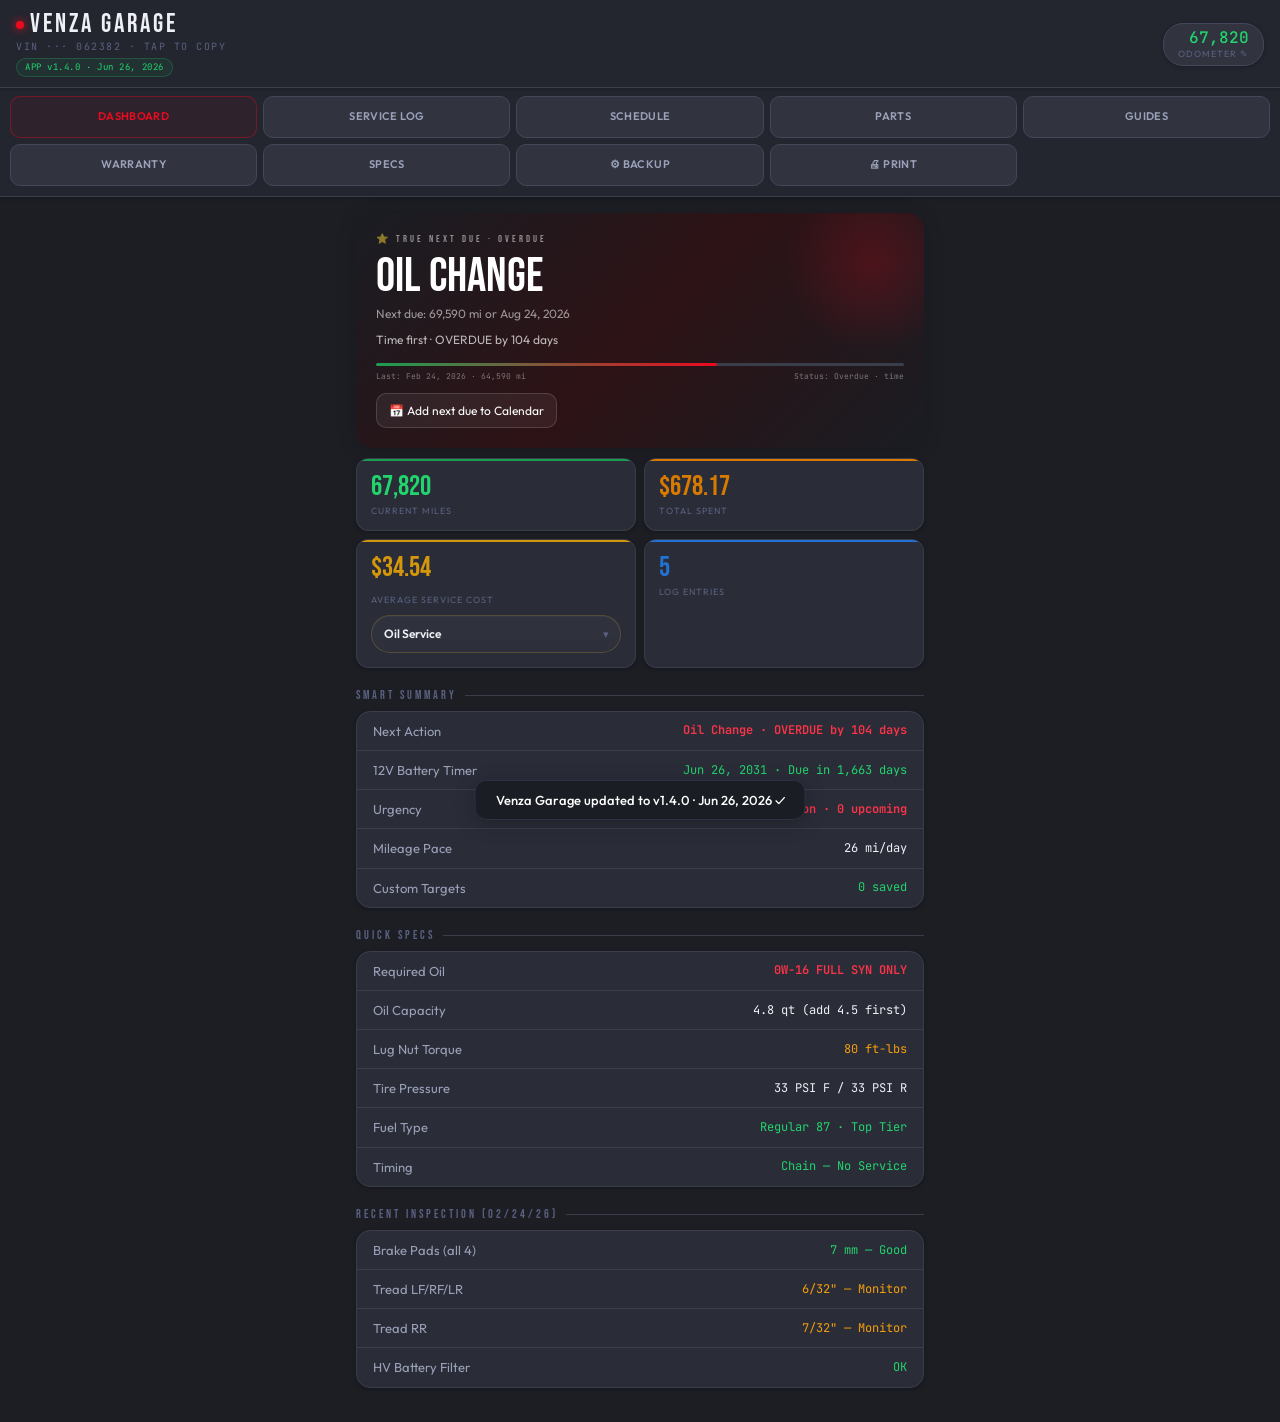
==== commit e6f403b5: "Add files via upload" ====
--- a/venza.html
+++ b/venza.html
@@ -926,7 +926,7 @@
       VENZA GARAGE
     </div>
     <div class="header-sub" onclick="copyVIN()" style="cursor:pointer" title="Tap to copy VIN" role="button" tabindex="0" aria-label="Copy VIN">VIN ··· 062382 · tap to copy</div>
-    <div class="header-version" id="appVersionBadge" title="Current app version">APP v1.2.0 · Jun 26, 2026</div>
+    <div class="header-version" id="appVersionBadge" title="Current app version">APP v1.4.0 · Jun 26, 2026</div>
   </div>
   <div class="mileage-pill" onclick="openMiModal()" role="button" tabindex="0" aria-label="Edit odometer mileage">
     <div class="mi-num" id="topMi">64,751</div>
@@ -1067,6 +1067,7 @@
         <option value="hvfilter_clean">HV Battery Cooling Filter — Clean</option>
         <option value="valvomax">ValvoMax Drain Valve Install</option>
         <option value="wipers">Wiper Blades</option>
+        <option value="battery">12V Battery</option>
         <option value="other">Other</option>
       </select>
     </div>
@@ -1452,6 +1453,39 @@
     </div>
   </div>
 
+
+  <!-- 12V BATTERY -->
+  <div class="guide-item" data-guide-id="battery_12v" data-service-type="battery">
+    <div class="guide-head" onclick="toggleGuide(this)">
+      <div class="guide-head-left">
+        <div class="guide-title">🔋 12V Battery Replacement</div>
+        <div class="guide-meta">Installed Jun 26, 2026 @ 67,820 mi · Next target Jun 26, 2031</div>
+      </div>
+      <div class="guide-chevron">▾</div>
+    </div>
+    <div class="guide-body">
+      <div class="g-info"><strong>Your battery:</strong> Toyota TrueStart Battery Group H5 (LN2) · Part #00544-H5061-540 · Installed Jun 26, 2026 at 67,820 mi · Grand total $150.60 · 84-month warranty.</div>
+      <div class="g-gold"><strong>Replacement timer:</strong> App target is <strong>60 months / 5 years</strong>. Next proactive replacement target: <strong>Jun 26, 2031</strong>. Warranty coverage runs <strong>84 months</strong>, through <strong>Jun 26, 2033</strong>. Test yearly after year 3 and replace sooner if voltage/load test is weak.</div>
+      <div class="g-warn"><strong>⚠ Before disconnecting:</strong> Make sure the vehicle is fully OFF, key is away from the car, doors are unlocked, and the cargo hatch is already open. Once the 12V battery is disconnected, powered locks/hatch functions may not work normally.</div>
+      <div class="g-info"><strong>Tools:</strong> 10mm wrench/socket for terminals, socket/ratchet for hold-down bracket, gloves, rag, battery terminal brush, battery memory is optional, and a NOCO charger/tester can be used after install if needed.</div>
+      <div class="step"><div class="step-n">1</div><div class="step-t"><strong>Park safe and power down</strong> — park on level ground, shift to Park, parking brake ON, headlights/accessories OFF, and make sure the dash is fully off. Keep the key fob away from the vehicle while working.</div></div>
+      <div class="step"><div class="step-n">2</div><div class="step-t"><strong>Open the cargo hatch first</strong> and remove the rear cargo floor/cover to access the 12V battery area. Keep the hatch open while the battery is disconnected so you do not get locked out of the cargo area.</div></div>
+      <div class="step"><div class="step-n">3</div><div class="step-t"><strong>Confirm battery orientation</strong> — take a quick photo before removal. Note where the positive cable, negative cable, hold-down bracket, vent/drain tube if equipped, and battery position sit.</div></div>
+      <div class="step"><div class="step-n">4</div><div class="step-t"><strong>Disconnect negative first</strong> — loosen the negative <code>-</code> terminal, remove it from the post, and tuck it aside so it cannot spring back and touch the battery post.</div></div>
+      <div class="step"><div class="step-n">5</div><div class="step-t"><strong>Disconnect positive second</strong> — loosen the positive <code>+</code> terminal. Be careful not to let your tool touch the positive terminal and body metal at the same time.</div></div>
+      <div class="step"><div class="step-n">6</div><div class="step-t"><strong>Remove hold-down bracket</strong> — remove the bracket/clamp that secures the battery. Keep all hardware together so nothing falls into the cargo well.</div></div>
+      <div class="step"><div class="step-n">7</div><div class="step-t"><strong>Lift old battery straight up</strong> — batteries are heavy. Keep it upright and do not tip it. Clean the tray area and inspect for corrosion or moisture before installing the new one.</div></div>
+      <div class="step"><div class="step-n">8</div><div class="step-t"><strong>Install the new H5 / LN2 battery</strong> — set the Toyota TrueStart battery in the same orientation as the original. Make sure it sits flat and fully seated in the tray.</div></div>
+      <div class="step"><div class="step-n">9</div><div class="step-t"><strong>Reinstall hold-down bracket</strong> — tighten it enough that the battery cannot slide or tip, but do not crush the case. Reconnect the vent/drain tube if your battery setup uses one.</div></div>
+      <div class="step"><div class="step-n">10</div><div class="step-t"><strong>Connect positive first</strong> — install the positive <code>+</code> cable on the positive post and tighten snugly. The terminal should not rotate by hand when tightened.</div></div>
+      <div class="step"><div class="step-n">11</div><div class="step-t"><strong>Connect negative last</strong> — install the negative <code>-</code> cable and tighten snugly. This order reduces short-circuit risk.</div></div>
+      <div class="step"><div class="step-n">12</div><div class="step-t"><strong>Initial check</strong> — verify interior lights power on, then start the Venza in <strong>READY</strong> mode. A meter reading around <code>14V</code> while READY is normal because the hybrid DC-DC converter is charging the 12V system.</div></div>
+      <div class="step"><div class="step-n">13</div><div class="step-t"><strong>Reset/relearn items if needed</strong> — clock, window auto-up/down, liftgate behavior, and infotainment settings may need to relearn after power loss. Drive normally for a short trip and recheck for warning lights.</div></div>
+      <div class="step"><div class="step-n">14</div><div class="step-t"><strong>Keep receipt + warranty info</strong> — Toyota TrueStart warranty is 84 months. Keep the receipt total and part number in this app: <code>00544-H5061-540</code>.</div></div>
+      <div class="g-tip">💡 <strong>After install:</strong> Your service log is saved at <strong>67,820 mi</strong>. The app will count down to the next battery replacement at <strong>Jun 26, 2031</strong>. If testing shows weak voltage before then, replace sooner.</div>
+    </div>
+  </div>
+
   <!-- TIRE ROTATION -->
   <div class="guide-item" data-guide-id="tire_rotation" data-service-type="tires">
     <div class="guide-head" onclick="toggleGuide(this)">
@@ -1525,6 +1559,24 @@
   </div>
 
   <div class="section-label">Coverage Summary</div>
+
+  <div class="warranty-card">
+    <div class="wc-head">
+      <div class="wc-icon">🔋</div>
+      <div>
+        <div class="wc-title">12V Battery — Toyota TrueStart</div>
+        <div class="wc-sub">Replaced original battery at 67,820 mi</div>
+      </div>
+      <div class="wc-badge active">84 mo</div>
+    </div>
+    <div class="wc-body">
+      <div class="wc-row"><span class="wc-row-k">Part</span><span class="wc-row-v">Group H5 (LN2) · #00544-H5061-540</span></div>
+      <div class="wc-row"><span class="wc-row-k">Installed / Purchased</span><span class="wc-row-v">Jun 26, 2026</span></div>
+      <div class="wc-row"><span class="wc-row-k">Your Replace Target</span><span class="wc-row-v">5 years · Jun 26, 2031</span></div>
+      <div class="wc-row"><span class="wc-row-k">Warranty Length</span><span class="wc-row-v">84 months · through Jun 26, 2033</span></div>
+      <div class="wc-row"><span class="wc-row-k">Receipt Total</span><span class="wc-row-v">$150.60 · includes $11 core charge</span></div>
+    </div>
+  </div>
 
   <div class="warranty-card">
     <div class="wc-head">
@@ -1734,6 +1786,7 @@
     <div class="row"><span class="row-key">Timing Chain</span><span class="row-val green">No service — life of engine</span></div>
     <div class="row"><span class="row-key">Spark Plugs</span><span class="row-val">Toyota 90919-01289 · Denso FC16HR-Q8 · Qty 4</span></div>
     <div class="row"><span class="row-key">Plug Interval</span><span class="row-val">120,000 mi per Toyota manual</span></div>
+    <div class="row"><span class="row-key">12V Battery</span><span class="row-val">Toyota TrueStart H5 (LN2) · #00544-H5061-540 · target 5 yr</span></div>
     <div class="row"><span class="row-key">Brake Pads (02/24/26)</span><span class="row-val green">7 mm all 4 corners — Good</span></div>
     <div class="row"><span class="row-key">HV Battery Warranty</span><span class="row-val green">10 yr / 150,000 mi</span></div>
     <div class="row"><span class="row-key">Maintenance Mode</span><span class="row-val" style="font-size:10px">Gas pedal 2x→Neutral→2x→Park→2x→Start</span></div>
@@ -1845,7 +1898,7 @@
 // oil, tires, cabin, engine_filter,
 // trans, diff, coolant, inv_coolant, alignment,
 // tires_new, brakes, plugs, hvfilter_inspect,
-// hvfilter_clean, valvomax, wipers, other
+// hvfilter_clean, valvomax, wipers, battery, other
 
 // NOTE: DEFAULT array only affects fresh installs or after Reset.
 // If localStorage already has data, the app reads that — not DEFAULT.</div>
@@ -1993,14 +2046,14 @@
    oil, tires, cabin, engine_filter,
    trans, diff, coolant, inv_coolant, alignment,
    tires_new, brakes, plugs, hvfilter_inspect,
-   hvfilter_clean, valvomax, wipers, other
+   hvfilter_clean, valvomax, wipers, battery, other
 
    VEHICLE CONSTANTS (easy to update):
    ────────────────────────────────────
 */
 const VIN         = 'JTEAAAAAH8MJ062382';
-const APP_VERSION = '1.2.0';
-const APP_BUILD   = '2026.06.26.2';
+const APP_VERSION = '1.4.0';
+const APP_BUILD   = '2026.06.26.4';
 const APP_UPDATED = 'Jun 26, 2026';
 const APP_VERSION_LABEL = `v${APP_VERSION} · ${APP_UPDATED}`;
 const APP_VERSION_KEY = 'vz_app_version_seen';
@@ -2057,6 +2110,32 @@
     link: 'https://a-premium.com/product/Activated-Carbon-Cabin-Air-Filter-for-2021-2022-Toyota-Venza-sg1IibQAid',
     builtin: true
   },
+  // ── Entry 5: 12V battery replacement ──────────────────────────
+  {
+    id: 2026062667820,
+    date: '2026-06-26',
+    mi: 67820,
+    type: 'battery',
+    desc: '12V battery replaced — original battery removed; installed Toyota TrueStart Battery Group H5 (LN2) · Part #00544-H5061-540 · 84-month warranty. Receipt: subtotal $131.12, discount -$6.56, tax $15.04, shipping $0.00, core charge $11.00, grand total $150.60. Next proactive replacement target: Jun 26, 2031. Warranty through Jun 26, 2033.',
+    cost: 150.60,
+    shop: 'DIY · Toyota TrueStart / Toyota Parts',
+    link: '',
+    items: [
+      {
+        name: 'Toyota TrueStart Battery, Group H5 (LN2) - 84 Month Warranty',
+        category: '12v_battery',
+        partNum: '00544-H5061-540',
+        store: 'Toyota Parts',
+        link: '',
+        price: 150.60,
+        qty: 1,
+        note: 'Receipt total includes discount, tax, and $11.00 core charge. Subtotal before discount/tax/core: $131.12.',
+        saveToParts: true
+      }
+    ],
+    inventoryUses: [],
+    builtin: true
+  },
   // ── ADD NEW ENTRIES BELOW THIS LINE ──────────────────────────
   // Copy the format above and paste here before the closing ];
 ];
@@ -2069,7 +2148,7 @@
   alignment:'Wheel Alignment',tires_new:'New Tires',brakes:'Brake Service',
   plugs:'Spark Plugs',hvfilter_inspect:'HV Battery Filter — Inspect',
   hvfilter_clean:'HV Battery Filter — Clean',valvomax:'ValvoMax Install',
-  wipers:'Wiper Blades',other:'Service'
+  wipers:'Wiper Blades',battery:'12V Battery',other:'Service'
 };
 
 const PREFILLS = {
@@ -2085,6 +2164,7 @@
   hvfilter_clean:'HV battery cooling filter — removed and cleaned',
   valvomax:'ValvoMax M12-1.25 drain valve installed (permanent) — first oil change with new valve',
   wipers:'Wiper blades replaced',
+  battery:'12V battery replaced — Toyota TrueStart Battery Group H5 (LN2) · Part #00544-H5061-540 · installed at 67,820 mi · 84-month warranty · grand total $150.60',
 };
 
 const DEFAULT_INVENTORY = [];
@@ -2351,6 +2431,7 @@
     {id:'alignment',label:'Alignment'},
     {id:'brakes',label:'Brake Service'},
     {id:'wipers',label:'Wipers'},
+    {id:'battery',label:'12V Battery'},
     {id:'all',label:'All Services'}
   ];
 }
@@ -2383,6 +2464,7 @@
   inv_coolant:[{id:'inverter_coolant',label:'Toyota SLLC pink coolant',qtyText:'as needed for drain & fill',keywords:['sllc','coolant','pink coolant'],partNums:['00272-SLLC2','00272SLLC2']}],
   plugs:[{id:'spark_plugs',label:'Spark plugs',qtyText:'4 plugs',keywords:['spark plug','spark plugs','plug'],partNums:['90919-01289','9091901289','FC16HR-Q8','FC16HRQ8']}],
   wipers:[{id:'wiper_blades',label:'Wiper blades',qtyText:'front set or individual blades',keywords:['wiper','blade'],partNums:[]}],
+  battery:[{id:'battery_12v',label:'12V battery',qtyText:'1 battery',keywords:['12v battery','battery','truestart','h5','ln2','group h5'],partNums:['00544-H5061-540','00544H5061540']}],
   brakes:[{id:'brake_parts',label:'Brake pads / brake parts',qtyText:'as needed',keywords:['brake pad','brake pads','rotor','brake'],partNums:[]}],
   tires_new:[{id:'tires',label:'Tires',qtyText:'set of 4',keywords:['tire','tyre','225/60r18'],partNums:['225/60R18']}]
 };
@@ -3079,6 +3161,7 @@
   {id:'cabin', name:'Cabin Air Filter', icon:'💨', entryTypes:['cabin'], milesInterval:15000, monthsInterval:18, soonMiles:1500, upcomingMiles:5000, soonDays:45, upcomingDays:120, note:'Activated carbon filter · custom 15,000 mi / 18 mo'},
   {id:'hvfilter_clean', name:'HV Battery Cooling Filter — Clean', icon:'🧹', entryTypes:['hvfilter_clean'], milesInterval:20000, monthsInterval:24, soonMiles:2000, upcomingMiles:5000, soonDays:60, upcomingDays:180, note:'Toyota manual clean interval', initialAnchor:{date:'2026-02-24', mi:64590, estimated:false}},
   {id:'engine_filter', name:'Engine Air Filter', icon:'🌬️', entryTypes:['engine_filter'], milesInterval:30000, monthsInterval:36, soonMiles:2000, upcomingMiles:7000, soonDays:90, upcomingDays:180, note:'Toyota part #17801-YZZ16'},
+  {id:'battery', name:'12V Battery', icon:'🔋', entryTypes:['battery'], monthsInterval:60, soonDays:90, upcomingDays:365, note:'Proactive replacement target: every 5 years · next target Jun 26, 2031 · TrueStart warranty through Jun 26, 2033', initialAnchor:{date:'2026-06-26', mi:67820, estimated:false}},
   {id:'trans', name:'Transmission Fluid D&F', icon:'⚙️', entryTypes:['trans'], milesInterval:60000, monthsInterval:72, soonMiles:3000, upcomingMiles:10000, soonDays:120, upcomingDays:240, note:'Custom 60,000 mi / 72 mo interval'},
   {id:'diff', name:'Rear Differential D&F', icon:'🔩', entryTypes:['diff'], milesInterval:60000, monthsInterval:72, soonMiles:3000, upcomingMiles:10000, soonDays:120, upcomingDays:240, note:'Custom 60,000 mi / 72 mo interval'},
   {id:'coolant', name:'Engine Coolant Drain & Fill', icon:'🌡️', entryTypes:['coolant'], milesInterval:100000, monthsInterval:120, soonMiles:5000, upcomingMiles:15000, soonDays:180, upcomingDays:365, note:'Toyota SLLC · 100k mi / 120 mo first interval', initialAnchor:{date:VEHICLE_PROFILE.estimatedInServiceDate, mi:0, estimated:true}},
@@ -5511,6 +5594,7 @@
   {value:'brake_parts',label:'Brake Parts'},
   {value:'tires',label:'Tires'},
   {value:'wipers',label:'Wipers'},
+  {value:'12v_battery',label:'12V Battery'},
   {value:'other',label:'Other'}
 ];
 const PART_CATEGORY_MAP = Object.fromEntries(PART_CATEGORY_OPTIONS.map(item=>[item.value,item.label]));
@@ -5620,7 +5704,8 @@
     brakes:'brake_parts',
     tires:'tires',
     tires_new:'tires',
-    wipers:'wipers'
+    wipers:'wipers',
+    battery:'12v_battery'
   };
   return map[serviceType] || 'other';
 }
@@ -6403,12 +6488,12 @@
 }
 
 /* ════════════════════════════════════════════════════════════════
-   VENZA GARAGE — STABILITY + UX UPGRADE v9
+   VENZA GARAGE — STABILITY + UX UPGRADE v12
    Fixes: editable service cost, safer backup/restore, calendar vehicle
    name, factory mileage reset, smarter dashboard summary, and oil-cost math.
    ════════════════════════════════════════════════════════════════ */
 (function(){
-  const UPGRADE_VERSION = 10;
+  const UPGRADE_VERSION = 12;
   const FACTORY_MILEAGE = Math.max(highestMileage(DEFAULT), Number(LAST_SVC_MI||0), 64751);
 
   function getLocalStorageUsageKb(){
@@ -6484,10 +6569,14 @@
     const upcoming = items.filter(item=>item.status === 'upcoming');
     const customTargets = getResolvedRecurringRules().filter(rule=>!rule.watchOnly && rule.customActive).length;
     const next = items[0];
+    const battery = items.find(item=>item.id === 'battery');
+    const batteryDate = battery?.nextDueDate ? formatDateHuman(battery.nextDueDate) : 'Jun 26, 2031';
+    const batteryTimer = battery ? `${batteryDate} · ${battery.remainingText}` : 'Jun 26, 2031 · target every 5 years';
     const nextText = next ? `${next.name} · ${next.remainingText}` : 'No recurring service found';
     const avg = state.avgMilesPerDay && Number.isFinite(state.avgMilesPerDay) ? `${Math.round(state.avgMilesPerDay)} mi/day` : 'Learning';
     el.innerHTML = `
       <div class="row"><span class="row-key">Next Action</span><span class="row-val ${next?.status==='overdue'?'red':next?.status==='due soon'?'orange':'green'}">${escapeHtml(nextText)}</span></div>
+      <div class="row"><span class="row-key">12V Battery Timer</span><span class="row-val ${battery?.status==='overdue'?'red':battery?.status==='due soon'?'orange':'green'}">${escapeHtml(batteryTimer)}</span></div>
       <div class="row"><span class="row-key">Urgency</span><span class="row-val ${overdue.length?'red':soon.length?'orange':'green'}">${overdue.length} overdue · ${soon.length} soon · ${upcoming.length} upcoming</span></div>
       <div class="row"><span class="row-key">Mileage Pace</span><span class="row-val">${escapeHtml(avg)}</span></div>
       <div class="row"><span class="row-key">Custom Targets</span><span class="row-val ${customTargets?'gold':'green'}">${customTargets} saved</span></div>
@@ -6740,7 +6829,75 @@
     if(costEl){ costEl.value = ''; delete costEl.dataset.userEdited; }
   };
 
+
+  const BATTERY_MIGRATION_KEY = 'vz_migration_20260626_12v_battery_v1';
+  const BATTERY_ENTRY_ID = 2026062667820;
+  function cloneBatteryReplacementEntry(){
+    return {
+      id: BATTERY_ENTRY_ID,
+      date: '2026-06-26',
+      mi: 67820,
+      type: 'battery',
+      desc: '12V battery replaced — original battery removed; installed Toyota TrueStart Battery Group H5 (LN2) · Part #00544-H5061-540 · 84-month warranty. Receipt: subtotal $131.12, discount -$6.56, tax $15.04, shipping $0.00, core charge $11.00, grand total $150.60. Next proactive replacement target: Jun 26, 2031. Warranty through Jun 26, 2033.',
+      cost: 150.60,
+      shop: 'DIY · Toyota TrueStart / Toyota Parts',
+      link: '',
+      items: [{
+        name: 'Toyota TrueStart Battery, Group H5 (LN2) - 84 Month Warranty',
+        category: '12v_battery',
+        partNum: '00544-H5061-540',
+        store: 'Toyota Parts',
+        link: '',
+        price: 150.60,
+        qty: 1,
+        note: 'Receipt total includes discount, tax, and $11.00 core charge. Subtotal before discount/tax/core: $131.12.',
+        saveToParts: true
+      }],
+      inventoryUses: [],
+      builtin: true
+    };
+  }
+  function entryLooksLikeBatteryReplacement(entry){
+    const desc = String(entry.desc || '').toLowerCase();
+    return String(entry.type || '') === 'battery' && (Number(entry.mi) === 67820 || desc.includes('00544-h5061-540') || desc.includes('truestart'));
+  }
+  window.ensureBatteryReplacementRecord = function(){
+    let changed = false;
+    const d = getData();
+    if(!d.some(entryLooksLikeBatteryReplacement)){
+      d.push(cloneBatteryReplacementEntry());
+      save(d);
+      changed = true;
+    }
+    try{
+      const parts = getBasicPartsList();
+      const existsPart = parts.some(part=>normalizeKey(part.partNum || '') === normalizeKey('00544-H5061-540'));
+      if(!existsPart){
+        saveBasicPartsList([...parts, {
+          id: 'battery_20260626',
+          name: 'Toyota TrueStart Battery, Group H5 (LN2) - 84 Month Warranty',
+          category: '12v_battery',
+          serviceType: 'battery',
+          store: 'Toyota Parts',
+          link: '',
+          partNum: '00544-H5061-540',
+          unitCost: 150.60,
+          note: 'Installed Jun 26, 2026 at 67,820 mi. Receipt total includes discount, tax, and $11 core charge. Warranty 84 months; app replacement target 5 years.'
+        }]);
+        changed = true;
+      }
+    }catch(err){}
+    if(getMi() < 67820){
+      setMi(67820, {source:'entry', entryId:BATTERY_ENTRY_ID, allowLower:false});
+      changed = true;
+    }
+    try{ localStorage.setItem(BATTERY_MIGRATION_KEY, '1'); }catch(err){}
+    return changed;
+  };
+
   window.addEventListener('load', function(){
+    const batteryRecordChanged = typeof ensureBatteryReplacementRecord === 'function' ? ensureBatteryReplacementRecord() : false;
+    if(batteryRecordChanged) renderAll();
     const costEl = document.getElementById('fCost');
     if(costEl && !costEl.dataset.vzBound){
       costEl.dataset.vzBound = '1';
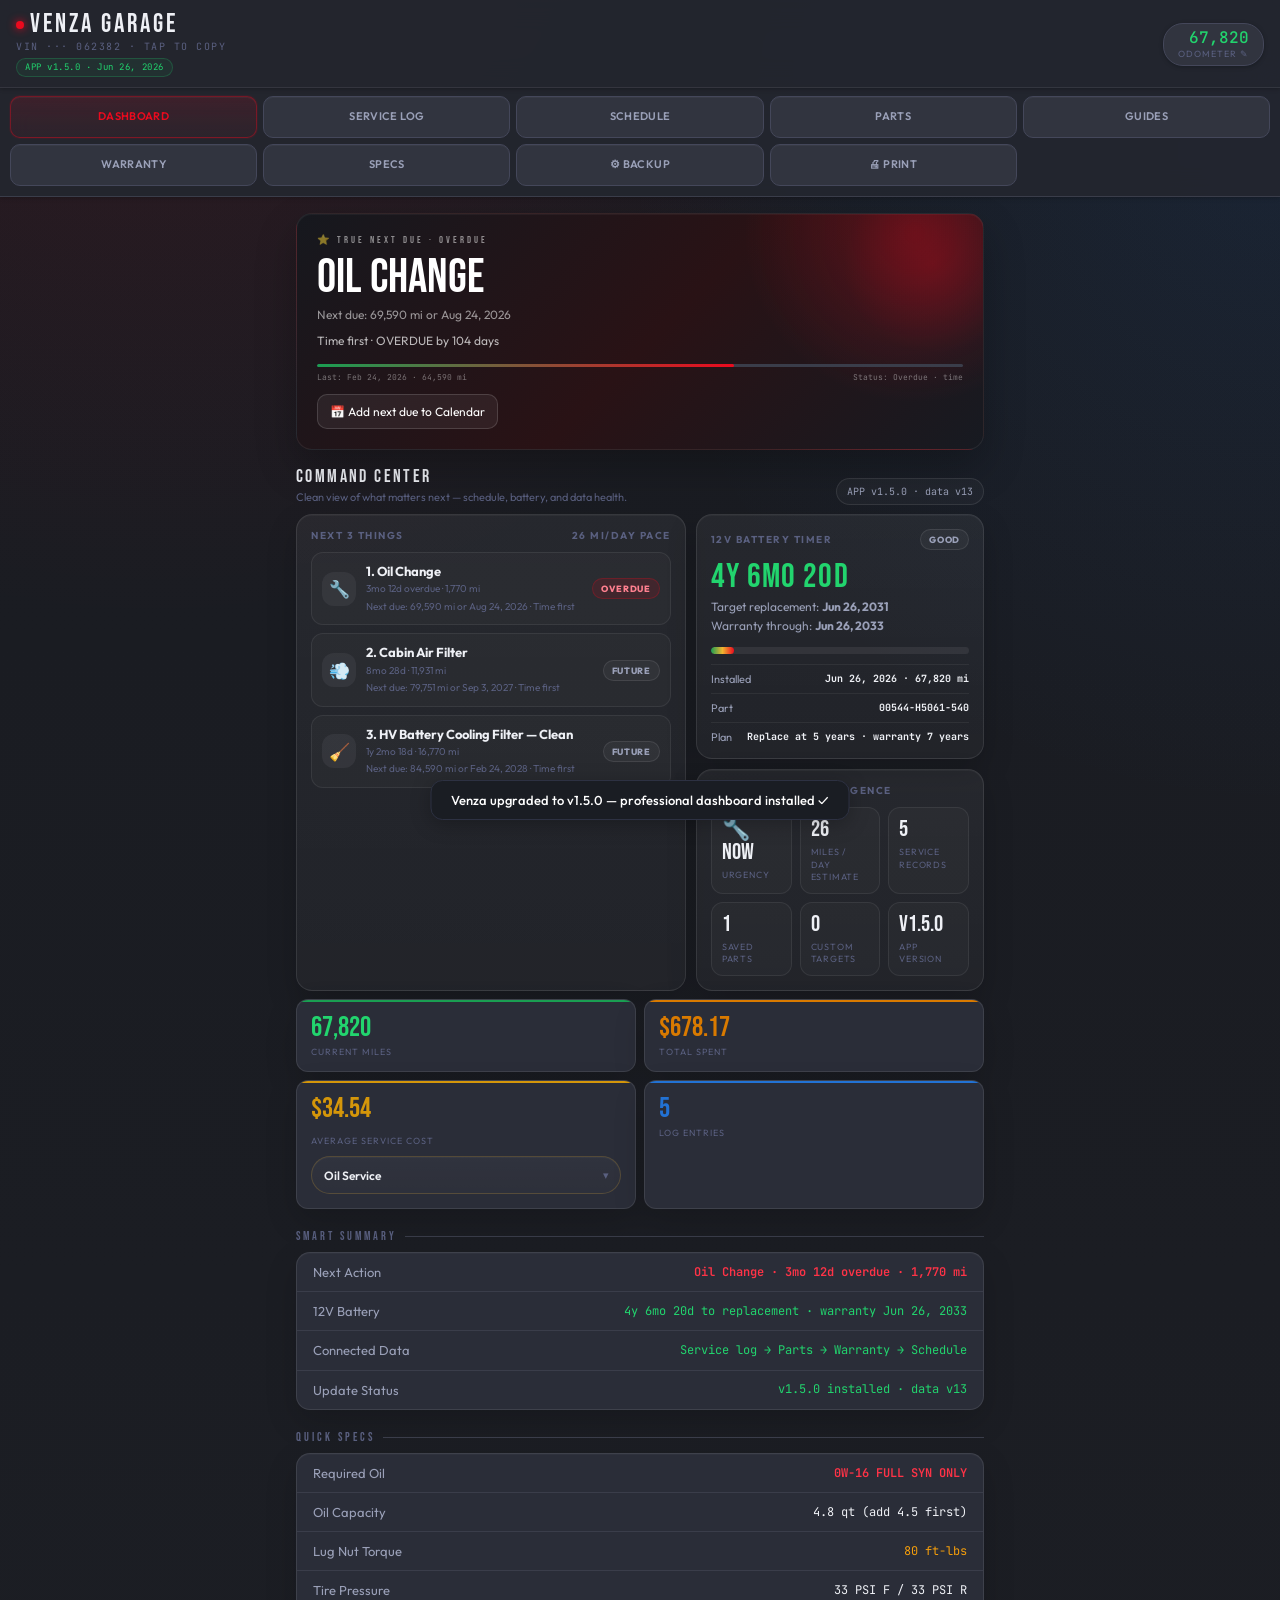
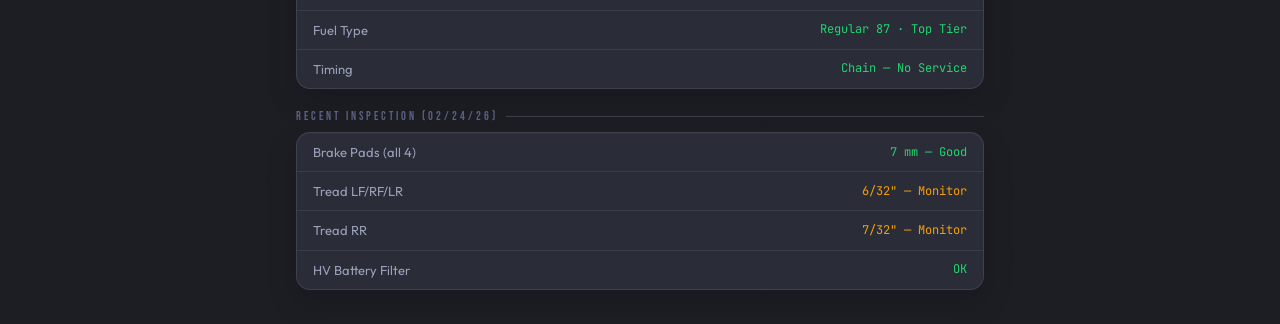
==== commit ec354c1c: "Add files via upload" ====
--- a/venza.html
+++ b/venza.html
@@ -912,6 +912,111 @@
 
   #miInput{font-size:26px !important;letter-spacing:2px !important}
 }
+
+
+/* ════════════════════════════════════════════════════════════════
+   VENZA GARAGE — PROFESSIONAL DESIGN SYSTEM v13
+   Cleaner dashboard, priority cards, connected-service badges, and
+   more polished mobile spacing without changing the app structure.
+   ════════════════════════════════════════════════════════════════ */
+:root{
+  --pro-panel:rgba(255,255,255,.035);
+  --pro-panel-2:rgba(255,255,255,.055);
+  --pro-line:rgba(255,255,255,.095);
+  --pro-soft:rgba(255,255,255,.06);
+}
+body{
+  background:
+    radial-gradient(circle at 12% -10%, rgba(235,10,30,.12), transparent 34%),
+    radial-gradient(circle at 100% 8%, rgba(34,114,212,.10), transparent 30%),
+    linear-gradient(180deg,#191b21 0%,#1c1e24 100%);
+}
+.header,.nav-wrap{backdrop-filter:blur(14px);-webkit-backdrop-filter:blur(14px);background:rgba(35,38,47,.92)}
+.header{border-bottom-color:rgba(255,255,255,.08)}
+.page{max-width:720px}
+.card,.form-section,.guide-item,.warranty-card,.log-item,.gauge{
+  border-color:var(--pro-line);
+  box-shadow:0 12px 32px rgba(0,0,0,.16), inset 0 1px 0 rgba(255,255,255,.025);
+}
+.hero{
+  background:
+    radial-gradient(circle at 90% 8%, rgba(235,10,30,.28), transparent 26%),
+    linear-gradient(135deg,#16181e 0%,#291215 52%,#171a21 100%);
+  border:1px solid rgba(255,255,255,.07);
+  box-shadow:0 18px 42px rgba(0,0,0,.24), inset 0 1px 0 rgba(255,255,255,.04);
+}
+.nav-btn{box-shadow:inset 0 1px 0 rgba(255,255,255,.035)}
+.nav-btn.active{background:linear-gradient(180deg,rgba(235,10,30,.13),rgba(235,10,30,.045));box-shadow:0 0 0 1px rgba(235,10,30,.08),inset 0 1px 0 rgba(255,255,255,.04)}
+.pro-command{margin:14px 0 8px}
+.pro-command-head{display:flex;align-items:flex-end;justify-content:space-between;gap:12px;margin:18px 0 9px}
+.pro-command-title{font-family:'Bebas Neue',sans-serif;font-size:18px;letter-spacing:2.4px;color:var(--text);line-height:1}
+.pro-command-sub{font-size:11px;color:var(--text3);margin-top:4px;line-height:1.4}
+.pro-chip{display:inline-flex;align-items:center;gap:6px;border:1px solid var(--pro-line);background:var(--pro-panel);border-radius:999px;padding:6px 10px;font-size:10px;color:var(--text2);font-family:'JetBrains Mono',monospace;white-space:nowrap}
+.pro-grid{display:grid;grid-template-columns:1.15fr .85fr;gap:10px}
+.pro-stack{display:grid;gap:10px}
+.pro-card{background:linear-gradient(180deg,var(--pro-panel-2),var(--pro-panel));border:1px solid var(--pro-line);border-radius:16px;padding:14px;box-shadow:0 12px 30px rgba(0,0,0,.18),inset 0 1px 0 rgba(255,255,255,.035)}
+.pro-card-title{font-size:10px;letter-spacing:1.5px;text-transform:uppercase;color:var(--text3);font-weight:700;margin-bottom:10px;display:flex;justify-content:space-between;gap:10px;align-items:center}
+.pro-next-list{display:grid;gap:8px}
+.pro-next-item{display:grid;grid-template-columns:auto 1fr auto;gap:10px;align-items:center;border:1px solid rgba(255,255,255,.07);background:rgba(255,255,255,.025);border-radius:12px;padding:10px}
+.pro-next-icon{width:34px;height:34px;border-radius:12px;display:flex;align-items:center;justify-content:center;background:rgba(255,255,255,.055);font-size:17px}
+.pro-next-name{font-size:13px;color:var(--text);font-weight:700;line-height:1.25}
+.pro-next-detail{font-size:10px;color:var(--text3);margin-top:3px;line-height:1.45}
+.pro-status{font-size:9px;text-transform:uppercase;letter-spacing:.7px;border-radius:999px;padding:4px 8px;font-weight:800;white-space:nowrap;border:1px solid var(--pro-line)}
+.pro-status.overdue{color:#ff8090;background:rgba(235,10,30,.12);border-color:rgba(235,10,30,.25)}
+.pro-status.due-soon{color:var(--orange2);background:rgba(245,158,11,.11);border-color:rgba(245,158,11,.25)}
+.pro-status.upcoming{color:var(--green2);background:rgba(34,212,110,.09);border-color:rgba(34,212,110,.22)}
+.pro-status.future{color:var(--text2);background:rgba(255,255,255,.04)}
+.pro-battery-main{font-family:'Bebas Neue',sans-serif;font-size:34px;letter-spacing:1.3px;line-height:1;color:var(--green2);margin-bottom:4px}
+.pro-battery-sub{font-size:12px;color:var(--text2);line-height:1.55}
+.pro-meter{height:7px;border-radius:999px;background:rgba(255,255,255,.07);overflow:hidden;margin:12px 0 9px}
+.pro-meter > div{height:100%;border-radius:inherit;background:linear-gradient(90deg,var(--green),var(--gold2),var(--toyota));transition:width .7s ease}
+.pro-mini-rows{display:grid;gap:7px;margin-top:10px}
+.pro-mini-row{display:flex;justify-content:space-between;gap:10px;font-size:11px;border-top:1px solid rgba(255,255,255,.06);padding-top:7px;color:var(--text2)}
+.pro-mini-row strong{font-family:'JetBrains Mono',monospace;font-size:10px;color:var(--text)}
+.pro-intel-grid{display:grid;grid-template-columns:repeat(3,minmax(0,1fr));gap:8px}
+.pro-intel-tile{border:1px solid rgba(255,255,255,.07);background:rgba(255,255,255,.025);border-radius:12px;padding:10px;min-height:72px}
+.pro-intel-val{font-family:'Bebas Neue',sans-serif;font-size:23px;line-height:1;color:var(--text)}
+.pro-intel-lbl{font-size:9px;line-height:1.35;color:var(--text3);text-transform:uppercase;letter-spacing:.8px;margin-top:5px}
+.pro-service-row{display:grid;grid-template-columns:auto 1fr auto;gap:12px;align-items:flex-start;padding:14px 16px;border-bottom:1px solid var(--border);background:linear-gradient(90deg,rgba(255,255,255,.025),transparent)}
+.pro-service-row:last-child{border-bottom:none}
+.pro-service-dot{width:11px;height:11px;border-radius:50%;margin-top:4px;background:var(--text3);box-shadow:0 0 0 4px rgba(255,255,255,.035)}
+.pro-service-dot.overdue{background:var(--toyota2);box-shadow:0 0 0 4px rgba(235,10,30,.12)}
+.pro-service-dot.due-soon{background:var(--orange2);box-shadow:0 0 0 4px rgba(245,158,11,.12)}
+.pro-service-dot.upcoming{background:var(--green2);box-shadow:0 0 0 4px rgba(34,212,110,.10)}
+.pro-service-name{font-size:13px;font-weight:800;color:var(--text);line-height:1.35}
+.pro-service-meta{font-size:11px;color:var(--text3);line-height:1.55;margin-top:3px}
+.pro-service-meta strong{color:var(--text2);font-weight:700}
+.pro-service-side{text-align:right;display:grid;gap:6px;justify-items:end}
+.pro-countdown{font-family:'JetBrains Mono',monospace;font-size:11px;color:var(--text);white-space:nowrap}
+.pro-link-row{display:flex;gap:7px;flex-wrap:wrap;margin-top:8px}
+.pro-link-pill{font-size:9px;border:1px solid rgba(34,212,110,.20);background:rgba(34,212,110,.065);color:var(--green2);border-radius:999px;padding:4px 8px;text-transform:uppercase;letter-spacing:.55px;font-weight:800}
+.pro-form-intel{display:none;border:1px solid rgba(77,158,255,.20);background:linear-gradient(180deg,rgba(77,158,255,.075),rgba(255,255,255,.025));border-radius:12px;padding:12px;margin:0 0 14px;box-shadow:inset 0 1px 0 rgba(255,255,255,.035)}
+.pro-form-intel.open{display:block;animation:fadeUp .18s ease both}
+.pro-form-head{display:flex;justify-content:space-between;gap:10px;align-items:flex-start;margin-bottom:9px}
+.pro-form-title{font-weight:800;color:var(--text);font-size:13px;line-height:1.35}
+.pro-form-badge{font-family:'JetBrains Mono',monospace;font-size:9px;color:var(--blue2);border:1px solid rgba(77,158,255,.23);background:rgba(77,158,255,.07);border-radius:999px;padding:4px 7px;white-space:nowrap}
+.pro-form-copy{font-size:11px;color:var(--text2);line-height:1.6}
+.pro-check-list{display:grid;gap:6px;margin-top:9px}
+.pro-check{font-size:11px;color:var(--text2);line-height:1.5;padding-left:18px;position:relative}
+.pro-check:before{content:'✓';position:absolute;left:0;top:0;color:var(--green2);font-weight:900}
+.pro-changelog{display:grid;gap:8px}
+.pro-change{display:flex;gap:9px;align-items:flex-start;font-size:12px;color:var(--text2);line-height:1.55}
+.pro-change:before{content:'•';color:var(--green2);font-size:18px;line-height:.9}
+.log-item[data-connected="true"]:after{content:'CONNECTED';position:absolute;right:10px;bottom:10px;font-size:8px;letter-spacing:.8px;font-weight:900;color:var(--green2);border:1px solid rgba(34,212,110,.22);border-radius:999px;padding:3px 6px;background:rgba(34,212,110,.065)}
+@media (max-width: 640px){
+  .pro-grid{grid-template-columns:1fr}
+  .pro-intel-grid{grid-template-columns:1fr 1fr}
+  .pro-command-head{align-items:flex-start;flex-direction:column;gap:8px}
+  .pro-card{border-radius:14px;padding:12px}
+}
+@media (max-width: 430px){
+  .pro-next-item,.pro-service-row{gap:9px;padding:10px}
+  .pro-next-icon{width:30px;height:30px;border-radius:10px;font-size:15px}
+  .pro-next-name,.pro-service-name{font-size:12px}
+  .pro-battery-main{font-size:30px}
+  .pro-intel-grid{grid-template-columns:1fr}
+}
+
 </style>
 </head>
 <body>
@@ -2052,8 +2157,8 @@
    ────────────────────────────────────
 */
 const VIN         = 'JTEAAAAAH8MJ062382';
-const APP_VERSION = '1.4.0';
-const APP_BUILD   = '2026.06.26.4';
+const APP_VERSION = '1.5.0';
+const APP_BUILD   = '2026.06.26.5';
 const APP_UPDATED = 'Jun 26, 2026';
 const APP_VERSION_LABEL = `v${APP_VERSION} · ${APP_UPDATED}`;
 const APP_VERSION_KEY = 'vz_app_version_seen';
@@ -6488,12 +6593,12 @@
 }
 
 /* ════════════════════════════════════════════════════════════════
-   VENZA GARAGE — STABILITY + UX UPGRADE v12
+   VENZA GARAGE — STABILITY + UX UPGRADE v13
    Fixes: editable service cost, safer backup/restore, calendar vehicle
    name, factory mileage reset, smarter dashboard summary, and oil-cost math.
    ════════════════════════════════════════════════════════════════ */
 (function(){
-  const UPGRADE_VERSION = 12;
+  const UPGRADE_VERSION = 13;
   const FACTORY_MILEAGE = Math.max(highestMileage(DEFAULT), Number(LAST_SVC_MI||0), 64751);
 
   function getLocalStorageUsageKb(){
@@ -6910,6 +7015,464 @@
   });
 })();
 
+
+
+/* ════════════════════════════════════════════════════════════════
+   VENZA GARAGE — PROFESSIONAL DESIGN + LOGIC UPGRADE v13
+   Adds: Next 3 dashboard, smarter countdown language, service form
+   intelligence, service→parts→warranty/schedule sync, and changelog.
+   ════════════════════════════════════════════════════════════════ */
+(function(){
+  const PRO_DATA_VERSION = 13;
+  const PRO_APP_VERSION = '1.5.0';
+  const PRO_APP_UPDATED = 'Jun 26, 2026';
+  const PRO_BUILD = '2026.06.26.5';
+  const BATTERY_INSTALL_DATE = '2026-06-26';
+  const BATTERY_INSTALL_MI = 67820;
+  const BATTERY_REPLACE_MONTHS = 60;
+  const BATTERY_WARRANTY_MONTHS = 84;
+  const BATTERY_PART_NUM = '00544-H5061-540';
+  const BATTERY_PART_NAME = 'Toyota TrueStart Battery, Group H5 (LN2) - 84 Month Warranty';
+  const PRO_CHANGELOG = [
+    'Professional dashboard command center with the next 3 maintenance priorities.',
+    'Smarter countdown language for mileage-first vs time-first services.',
+    '12V battery timer shows proactive replacement target and warranty end date.',
+    'Service form now auto-fills recommended parts, cost, warranty, and guide notes.',
+    'Service log, parts, warranty, and schedule now stay connected for battery records.',
+    'Backup page now shows app version, data version, build, and a readable changelog.'
+  ];
+  const SERVICE_PROFILES = {
+    battery:{
+      label:'12V Battery',
+      badge:'5 yr target · 84 mo warranty',
+      desc:'12V battery replaced — Toyota TrueStart Battery Group H5 (LN2) · Part #00544-H5061-540 · installed at 67,820 mi · 84-month warranty · grand total $150.60',
+      cost:150.60,
+      shop:'DIY · Toyota Parts',
+      guide:'Guides → 12V Battery Replacement',
+      warranty:'Warranty ends Jun 26, 2033. Proactive replacement target Jun 26, 2031.',
+      schedule:'Time-based countdown: replace every 5 years even if mileage is low.',
+      parts:[{name:BATTERY_PART_NAME,category:'12v_battery',partNum:BATTERY_PART_NUM,store:'Toyota Parts',price:150.60,qty:1,note:'Receipt total includes discount, tax, and $11 core charge. Warranty 84 months.',saveToParts:true}]
+    },
+    oil:{label:'Oil Change',badge:'5k mi / 6 mo target',guide:'Guides → Oil Change — ValvoMax',warranty:'Uses 0W-16 full synthetic only.',schedule:'Countdown tracks both mileage and date.',parts:[{name:'Mobil 1 0W-16 Full Synthetic 5 qt',category:'oil',partNum:'0W-16',store:'Walmart',price:0,qty:1,note:'Add 4.5 qt first, then top off to upper dipstick hole.',saveToParts:false},{name:'Toyota Oil Filter',category:'oil',partNum:'90915-YZZN1',store:'Toyota Parts',price:0,qty:1,note:'Torque filter to 13 ft-lbs.',saveToParts:false}]},
+    cabin:{label:'Cabin Air Filter',badge:'15k mi / 18 mo target',guide:'Guides → Cabin Air Filter',warranty:'Simple DIY filter behind glove box.',schedule:'Custom replacement target set to 15,000 mi / 18 months.'},
+    engine_filter:{label:'Engine Air Filter',badge:'30k mi / 36 mo target',guide:'Guides → Engine Air Filter',warranty:'OEM part #17801-YZZ16.',schedule:'Replace by mileage or time, whichever comes first.'},
+    trans:{label:'Transmission Fluid D&F',badge:'60k mi / 72 mo target',guide:'Schedule → Transmission Fluid',warranty:'Use Toyota ATF WS only.',schedule:'Custom 60,000 mi interval.'},
+    diff:{label:'Rear Differential D&F',badge:'60k mi / 72 mo target',guide:'Schedule → Rear Differential',warranty:'Use Toyota ATF WS only.',schedule:'Custom 60,000 mi interval.'},
+    coolant:{label:'Engine Coolant',badge:'100k mi / 120 mo target',guide:'Guides → Engine Coolant Drain & Fill',warranty:'Toyota SLLC pink coolant only.',schedule:'Toyota first interval: 100,000 mi / 10 years.'},
+    inv_coolant:{label:'Inverter Coolant',badge:'150k mi / 180 mo target',guide:'Schedule → Inverter Coolant',warranty:'Same Toyota SLLC fluid, separate hybrid circuit.',schedule:'Toyota first interval: 150,000 mi / 15 years.'},
+    plugs:{label:'Spark Plugs',badge:'120k mi / 144 mo target',guide:'Guides → Spark Plugs',warranty:'Toyota 90919-01289 / Denso FC16HR-Q8.',schedule:'Replace all 4 as a set.'}
+  };
+
+  function $(id){ return document.getElementById(id); }
+  function html(value){ return typeof escapeHtml === 'function' ? escapeHtml(value) : String(value||'').replace(/[&<>"']/g, m=>({'&':'&amp;','<':'&lt;','>':'&gt;','"':'&quot;',"'":'&#39;'}[m])); }
+  function isoDate(date){ return typeof dateToISO === 'function' ? dateToISO(date) : (date instanceof Date ? date.toISOString().slice(0,10) : String(date||'')); }
+  function parseDate(value){ return typeof parseLocalDate === 'function' ? parseLocalDate(value) : new Date(String(value)+'T00:00:00'); }
+  function addMonths(date, months){ return typeof addMonthsSafe === 'function' ? addMonthsSafe(date, months) : new Date(date.getFullYear(), date.getMonth()+months, date.getDate()); }
+  function daysBetween(a,b){ return typeof diffDays === 'function' ? diffDays(a,b) : Math.ceil((b-a)/86400000); }
+  function niceDate(date){ return typeof formatDateHuman === 'function' ? formatDateHuman(date) : date.toLocaleDateString('en-US',{month:'short',day:'numeric',year:'numeric'}); }
+  function niceInterval(rule){ return (rule.activeIntervalText || (typeof formatIntervalSummary === 'function' ? formatIntervalSummary(rule.milesInterval, rule.monthsInterval) : 'Target set')); }
+  function statusClass(status){ return String(status||'future').replace(/\s+/g,'-'); }
+  function statusText(status){ return status === 'due soon' ? 'Due Soon' : String(status||'future').replace(/^./, c=>c.toUpperCase()); }
+  function plural(value,label){
+    const n = Math.abs(Math.round(Number(value)||0));
+    return `${n} ${label}${n===1?'':'s'}`;
+  }
+  function longCountdown(targetDate, referenceDate){
+    if(!targetDate || !referenceDate) return 'No target';
+    let sign = 1;
+    let start = new Date(referenceDate.getFullYear(), referenceDate.getMonth(), referenceDate.getDate());
+    let end = new Date(targetDate.getFullYear(), targetDate.getMonth(), targetDate.getDate());
+    if(end < start){ sign = -1; [start,end] = [end,start]; }
+    let years = end.getFullYear() - start.getFullYear();
+    let months = end.getMonth() - start.getMonth();
+    let days = end.getDate() - start.getDate();
+    if(days < 0){
+      months -= 1;
+      const prevMonth = new Date(end.getFullYear(), end.getMonth(), 0);
+      days += prevMonth.getDate();
+    }
+    if(months < 0){ years -= 1; months += 12; }
+    const parts = [];
+    if(years) parts.push(`${years}y`);
+    if(months) parts.push(`${months}mo`);
+    if(days || !parts.length) parts.push(`${days}d`);
+    return sign < 0 ? `${parts.join(' ')} overdue` : parts.join(' ');
+  }
+  function batteryDates(){
+    const install = parseDate(BATTERY_INSTALL_DATE);
+    const replacement = addMonths(install, BATTERY_REPLACE_MONTHS);
+    const warranty = addMonths(install, BATTERY_WARRANTY_MONTHS);
+    return {install,replacement,warranty};
+  }
+  function getProfessionalState(){
+    const mi = getMi();
+    const state = getRecurringServicesState(mi);
+    const recurring = state.rules.filter(r=>!r.watchOnly && (r.nextDueDate || r.nextDueMileage!==null)).sort(compareRecurring);
+    return {mi,state,recurring,top3:recurring.slice(0,3),battery:state.rules.find(r=>r.id==='battery')};
+  }
+  function ruleCountdownLine(rule){
+    if(!rule) return 'No schedule';
+    if(rule.id === 'battery'){
+      const {replacement,warranty} = batteryDates();
+      const ref = todayLocal();
+      return `${longCountdown(replacement, ref)} to replacement · warranty ${niceDate(warranty)}`;
+    }
+    const dateText = rule.nextDueDate ? longCountdown(rule.nextDueDate, todayLocal()) : '';
+    const mileText = Number.isFinite(Number(rule.milesRemaining)) ? `${Number(rule.milesRemaining).toLocaleString()} mi` : '';
+    if(rule.currentDriver === 'time' && dateText) return `${dateText} · ${mileText || 'time only'}`;
+    if(rule.currentDriver === 'mileage' && mileText) return `${mileText} · ${dateText || 'mileage only'}`;
+    return rule.remainingText || 'Monitor';
+  }
+  function ruleConnectedPills(rule){
+    const pills = ['Schedule'];
+    if(rule.id === 'battery') pills.push('Parts','Warranty','Guide');
+    else if(['oil','cabin','engine_filter','plugs','coolant'].includes(rule.id)) pills.push('Guide','Parts');
+    else pills.push('Log');
+    return pills.map(x=>`<span class="pro-link-pill">${html(x)}</span>`).join('');
+  }
+  function ensureProfessionalDashboardShell(){
+    const dash = $('page-dash');
+    if(!dash || $('proCommandCenter')) return;
+    const hero = dash.querySelector('.hero');
+    const block = document.createElement('div');
+    block.id = 'proCommandCenter';
+    block.className = 'pro-command';
+    block.innerHTML = `
+      <div class="pro-command-head">
+        <div>
+          <div class="pro-command-title">Command Center</div>
+          <div class="pro-command-sub">Clean view of what matters next — schedule, battery, and data health.</div>
+        </div>
+        <div class="pro-chip" id="proVersionChip">APP v${PRO_APP_VERSION}</div>
+      </div>
+      <div class="pro-grid">
+        <div class="pro-card">
+          <div class="pro-card-title"><span>Next 3 Things</span><span id="proNextMeta">—</span></div>
+          <div class="pro-next-list" id="proNext3"></div>
+        </div>
+        <div class="pro-stack">
+          <div class="pro-card" id="proBatteryCard"></div>
+          <div class="pro-card">
+            <div class="pro-card-title">Maintenance Intelligence</div>
+            <div class="pro-intel-grid" id="proIntelTiles"></div>
+          </div>
+        </div>
+      </div>`;
+    if(hero && hero.nextSibling) hero.parentNode.insertBefore(block, hero.nextSibling);
+    else dash.insertBefore(block, dash.firstChild);
+  }
+  function renderProfessionalDashboard(){
+    ensureProfessionalDashboardShell();
+    const {mi,state,top3,battery} = getProfessionalState();
+    const nextEl = $('proNext3');
+    const metaEl = $('proNextMeta');
+    const batteryEl = $('proBatteryCard');
+    const intelEl = $('proIntelTiles');
+    const ref = todayLocal();
+    if(metaEl) metaEl.textContent = `${Math.round(state.avgMilesPerDay || 0)} mi/day pace`;
+    if(nextEl){
+      nextEl.innerHTML = top3.map((rule,idx)=>`
+        <div class="pro-next-item">
+          <div class="pro-next-icon">${rule.icon || '•'}</div>
+          <div>
+            <div class="pro-next-name">${idx+1}. ${html(rule.name)}</div>
+            <div class="pro-next-detail">${html(ruleCountdownLine(rule))}</div>
+            <div class="pro-next-detail">${html(rule.dueLine || '')} · ${html(rule.currentDriver === 'time' ? 'Time first' : rule.currentDriver === 'mileage' ? 'Mileage first' : 'Monitor')}</div>
+          </div>
+          <div class="pro-status ${statusClass(rule.status)}">${html(statusText(rule.status))}</div>
+        </div>`).join('') || `<div class="pro-next-item"><div class="pro-next-icon">✓</div><div><div class="pro-next-name">No due services</div><div class="pro-next-detail">Everything looks good.</div></div><div class="pro-status future">Good</div></div>`;
+    }
+    if(batteryEl){
+      const {install,replacement,warranty} = batteryDates();
+      const totalDays = Math.max(daysBetween(install, replacement), 1);
+      const usedDays = Math.max(0, daysBetween(install, ref));
+      const pct = Math.max(0, Math.min(100, (usedDays/totalDays)*100));
+      const daysToReplacement = daysBetween(ref, replacement);
+      const batteryStatus = daysToReplacement < 0 ? 'overdue' : daysToReplacement <= 90 ? 'due-soon' : daysToReplacement <= 365 ? 'upcoming' : 'future';
+      batteryEl.innerHTML = `
+        <div class="pro-card-title"><span>12V Battery Timer</span><span class="pro-status ${batteryStatus}">${daysToReplacement<0?'Overdue':daysToReplacement<=90?'Due Soon':'Good'}</span></div>
+        <div class="pro-battery-main">${html(longCountdown(replacement, ref))}</div>
+        <div class="pro-battery-sub">Target replacement: <strong>${html(niceDate(replacement))}</strong><br>Warranty through: <strong>${html(niceDate(warranty))}</strong></div>
+        <div class="pro-meter"><div style="width:${pct.toFixed(1)}%"></div></div>
+        <div class="pro-mini-rows">
+          <div class="pro-mini-row"><span>Installed</span><strong>${html(niceDate(install))} · ${BATTERY_INSTALL_MI.toLocaleString()} mi</strong></div>
+          <div class="pro-mini-row"><span>Part</span><strong>${BATTERY_PART_NUM}</strong></div>
+          <div class="pro-mini-row"><span>Plan</span><strong>Replace at 5 years · warranty 7 years</strong></div>
+        </div>`;
+    }
+    if(intelEl){
+      const entries = getData();
+      const partCount = typeof getBasicPartsList === 'function' ? getBasicPartsList().length : 0;
+      const customTargets = Object.keys(getScheduleOverrides()).length;
+      const next = top3[0];
+      intelEl.innerHTML = `
+        <div class="pro-intel-tile"><div class="pro-intel-val">${html(next?.icon || '✓')} ${html(next?.status === 'overdue' ? 'Now' : next?.status === 'due soon' ? 'Soon' : 'Good')}</div><div class="pro-intel-lbl">Urgency</div></div>
+        <div class="pro-intel-tile"><div class="pro-intel-val">${Math.round(state.avgMilesPerDay || 0)}</div><div class="pro-intel-lbl">Miles / day estimate</div></div>
+        <div class="pro-intel-tile"><div class="pro-intel-val">${entries.length}</div><div class="pro-intel-lbl">Service records</div></div>
+        <div class="pro-intel-tile"><div class="pro-intel-val">${partCount}</div><div class="pro-intel-lbl">Saved parts</div></div>
+        <div class="pro-intel-tile"><div class="pro-intel-val">${customTargets}</div><div class="pro-intel-lbl">Custom targets</div></div>
+        <div class="pro-intel-tile"><div class="pro-intel-val">v${PRO_APP_VERSION}</div><div class="pro-intel-lbl">App version</div></div>`;
+    }
+    const smart = $('dSmartSummary');
+    if(smart){
+      const next = top3[0];
+      const batteryLine = battery ? ruleCountdownLine(battery) : 'Battery schedule active';
+      smart.innerHTML = `
+        <div class="row"><span class="row-key">Next Action</span><span class="row-val ${next?.status==='overdue'?'red':next?.status==='due soon'?'orange':'green'}">${html(next ? `${next.name} · ${ruleCountdownLine(next)}` : 'Everything looks good')}</span></div>
+        <div class="row"><span class="row-key">12V Battery</span><span class="row-val green">${html(batteryLine)}</span></div>
+        <div class="row"><span class="row-key">Connected Data</span><span class="row-val green">Service log → Parts → Warranty → Schedule</span></div>
+        <div class="row"><span class="row-key">Update Status</span><span class="row-val green">v${PRO_APP_VERSION} installed · data v${PRO_DATA_VERSION}</span></div>`;
+    }
+  }
+
+  function proServiceRow(item){
+    const dueDate = item.nextDueDate ? niceDate(item.nextDueDate) : '—';
+    const dueMiles = item.nextDueMileage!==null && item.nextDueMileage!==undefined ? `${Number(item.nextDueMileage).toLocaleString()} mi` : '—';
+    const lastDate = item.lastServiceDate ? niceDate(item.lastServiceDate) : 'Estimated baseline';
+    const lastMi = item.lastServiceMileage!==null && item.lastServiceMileage!==undefined ? `${Number(item.lastServiceMileage).toLocaleString()} mi` : '—';
+    return `
+      <div class="pro-service-row">
+        <div class="pro-service-dot ${statusClass(item.status)}"></div>
+        <div>
+          <div class="pro-service-name">${item.icon || ''} ${html(item.name)}</div>
+          <div class="pro-service-meta"><strong>Countdown:</strong> ${html(ruleCountdownLine(item))}</div>
+          <div class="pro-service-meta"><strong>Due:</strong> ${html(dueMiles)} or ${html(dueDate)} · <strong>Last:</strong> ${html(lastDate)} · ${html(lastMi)}</div>
+          <div class="pro-service-meta"><strong>Target:</strong> ${html(niceInterval(item))}${item.customActive ? ` · Toyota guide: ${html(item.guidelineIntervalText || '—')}` : ''}</div>
+          <div class="pro-link-row">${ruleConnectedPills(item)}<button class="mini-btn" onclick="downloadRuleCalendar('${item.id}')">📅 Calendar</button></div>
+        </div>
+        <div class="pro-service-side">
+          <div class="pro-status ${statusClass(item.status)}">${html(statusText(item.status))}</div>
+          <div class="pro-countdown">${html(item.currentDriver === 'time' ? 'Time first' : item.currentDriver === 'mileage' ? 'Mileage first' : 'Monitor')}</div>
+        </div>
+      </div>`;
+  }
+
+  const baseRenderDash = window.renderDash;
+  window.renderDash = function(){
+    if(typeof baseRenderDash === 'function') baseRenderDash();
+    renderProfessionalDashboard();
+  };
+
+  window.renderUpcoming = function(){
+    if(typeof renderScheduleSettings === 'function') renderScheduleSettings();
+    const state = getRecurringServicesState(getMi());
+    const recurring = state.rules.filter(r=>!r.watchOnly).sort(compareRecurring);
+    const watchOnly = state.rules.filter(r=>r.watchOnly);
+    const recurringEl = $('upcomingRecurringList');
+    const watchEl = $('upcomingWatchList');
+    if(recurringEl) recurringEl.innerHTML = recurring.map(proServiceRow).join('');
+    if(watchEl){
+      watchEl.innerHTML = watchOnly.map(item=>`
+        <div class="pro-service-row">
+          <div class="pro-service-dot due-soon"></div>
+          <div><div class="pro-service-name">${item.icon || ''} ${html(item.name)}</div><div class="pro-service-meta">${html(item.note || 'Monitor manually')}</div></div>
+          <div class="pro-service-side"><div class="pro-status upcoming">Watch</div></div>
+        </div>`).join('') || `<div class="svc-item"><div class="svc-info"><div class="svc-name">No watch-only items</div><div class="svc-note">All tracked items are recurring services.</div></div></div>`;
+    }
+  };
+
+  function ensureFormIntel(){
+    const typeEl = $('fType');
+    if(!typeEl || $('proFormIntel')) return;
+    const wrap = document.createElement('div');
+    wrap.id = 'proFormIntel';
+    wrap.className = 'pro-form-intel';
+    typeEl.closest('.fl')?.insertAdjacentElement('afterend', wrap);
+  }
+  function setFieldIfEmpty(id, value){
+    const el = $(id);
+    if(el && !String(el.value||'').trim()) el.value = value;
+  }
+  function formItemsAreBlank(){
+    const rows = Array.from(document.querySelectorAll('#fItemsList .item-editor'));
+    if(!rows.length) return true;
+    return rows.every(row=>!row.querySelector('.item-name')?.value && !row.querySelector('.item-part')?.value && !row.querySelector('.item-price')?.value);
+  }
+  function applySmartProfile(type, options={}){
+    const profile = SERVICE_PROFILES[type];
+    ensureFormIntel();
+    const box = $('proFormIntel');
+    if(!box){ return; }
+    if(!profile){ box.classList.remove('open'); box.innerHTML=''; return; }
+    box.classList.add('open');
+    box.innerHTML = `
+      <div class="pro-form-head">
+        <div class="pro-form-title">${html(profile.label)} smart setup</div>
+        <div class="pro-form-badge">${html(profile.badge || 'Tracked service')}</div>
+      </div>
+      <div class="pro-form-copy">${html(profile.guide || 'Guide available in app')}<br>${html(profile.schedule || 'Countdown updates after saving this service.')}<br>${html(profile.warranty || '')}</div>
+      <div class="pro-check-list">
+        <div class="pro-check">Description/cost can auto-fill but you can still edit everything.</div>
+        <div class="pro-check">Saving this service updates the schedule countdown from the service date and mileage.</div>
+        ${type==='battery' ? '<div class="pro-check">Battery record connects to Parts and Warranty automatically.</div>' : ''}
+      </div>`;
+    setFieldIfEmpty('fDesc', profile.desc || PREFILLS[type] || '');
+    if(profile.cost && !$('fCost')?.dataset.userEdited) setFieldIfEmpty('fCost', Number(profile.cost).toFixed(2));
+    if(profile.shop){ const shopEl = $('fShop'); if(shopEl && (!shopEl.value || shopEl.value === 'DIY')) shopEl.value = profile.shop; }
+    if(profile.parts && profile.parts.length && formItemsAreBlank() && options.addParts !== false){
+      const list = $('fItemsList');
+      if(list) list.innerHTML = '';
+      profile.parts.forEach(part=> addItemRow(part));
+      if(typeof toggleServicePartsBuilder === 'function') toggleServicePartsBuilder(true);
+      if(typeof syncEntryCostFromItems === 'function') syncEntryCostFromItems();
+    }
+  }
+  const basePrefill = window.prefill;
+  window.prefill = function(){
+    if(typeof basePrefill === 'function') basePrefill();
+    const t = $('fType')?.value || '';
+    applySmartProfile(t, {addParts:t==='battery'});
+  };
+
+  function syncPartsFromEntries(){
+    if(typeof getBasicPartsList !== 'function' || typeof saveBasicPartsList !== 'function') return false;
+    let parts = getBasicPartsList();
+    let changed = false;
+    const partNums = new Set(parts.map(p=>normalizeKey(p.partNum||'')));
+    getData().forEach(entry=>{
+      normalizeServiceEntryItems(entry.items).forEach(item=>{
+        const key = normalizeKey(item.partNum||'');
+        if(!key || partNums.has(key)) return;
+        parts.push({
+          id: `linked_${entry.id}_${key}`,
+          name: item.name || `${LABELS[entry.type] || 'Service'} part`,
+          category: normalizeBasicPartCategory(item.category || guessPartCategoryForService(entry.type)),
+          serviceType: entry.type || '',
+          store: item.store || entry.shop || '',
+          link: item.link || '',
+          partNum: item.partNum || '',
+          unitCost: Number(item.price||0),
+          note: `Auto-linked from ${LABELS[entry.type] || 'service'} log on ${entry.date}.`
+        });
+        partNums.add(key);
+        changed = true;
+      });
+    });
+    const batteryKey = normalizeKey(BATTERY_PART_NUM);
+    if(!partNums.has(batteryKey)){
+      parts.push({id:'battery_20260626',name:BATTERY_PART_NAME,category:'12v_battery',serviceType:'battery',store:'Toyota Parts',link:'',partNum:BATTERY_PART_NUM,unitCost:150.60,note:'Installed Jun 26, 2026 at 67,820 mi. Warranty 84 months; proactive replacement target 5 years.'});
+      changed = true;
+    }
+    if(changed) saveBasicPartsList(parts);
+    return changed;
+  }
+  const baseSaveEntry = window.saveEntry;
+  window.saveEntry = function(){
+    const type = $('fType')?.value || '';
+    applySmartProfile(type, {addParts:type==='battery'});
+    if(typeof baseSaveEntry === 'function') baseSaveEntry();
+    const changed = syncPartsFromEntries();
+    if(changed && typeof renderParts === 'function') renderParts();
+  };
+
+  const baseRenderLog = window.renderLog;
+  window.renderLog = function(){
+    if(typeof baseRenderLog === 'function') baseRenderLog();
+    document.querySelectorAll('.log-item').forEach(card=>{
+      const text = card.textContent.toLowerCase();
+      if(text.includes('part #') || text.includes('truestart') || text.includes('battery') || text.includes('0w-16')) card.dataset.connected = 'true';
+    });
+  };
+
+  function ensureChangelogCard(){
+    const backup = $('page-backup');
+    if(!backup || $('proChangelogCard')) return;
+    const summaryCard = $('bkCount')?.closest('.card');
+    const section = document.createElement('div');
+    section.id = 'proChangelogCard';
+    section.innerHTML = `
+      <div class="section-label">App Version & Changelog</div>
+      <div class="card"><div class="card-body">
+        <div class="row"><span class="row-key">App Version</span><span class="row-val green" id="proBackupVersion">v${PRO_APP_VERSION}</span></div>
+        <div class="row"><span class="row-key">Data Version</span><span class="row-val" id="proBackupDataVersion">v${PRO_DATA_VERSION}</span></div>
+        <div class="row"><span class="row-key">Build</span><span class="row-val" id="proBackupBuild">${PRO_BUILD}</span></div>
+        <div class="row"><span class="row-key">Latest Update</span><span class="row-val green">Professional dashboard + smarter maintenance logic</span></div>
+        <div style="padding:12px 16px"><div class="pro-changelog">${PRO_CHANGELOG.map(item=>`<div class="pro-change">${html(item)}</div>`).join('')}</div></div>
+      </div></div>`;
+    if(summaryCard) summaryCard.insertAdjacentElement('afterend', section);
+    else backup.appendChild(section);
+  }
+  const baseRenderBackup = window.renderBackup;
+  window.renderBackup = function(){
+    if(typeof baseRenderBackup === 'function') baseRenderBackup();
+    ensureChangelogCard();
+    const versionEl = $('bkVersion');
+    if(versionEl) versionEl.textContent = `v${PRO_APP_VERSION} · data v${PRO_DATA_VERSION}`;
+    const healthEl = $('bkHealth');
+    if(healthEl) healthEl.textContent = 'Good · professional logic active';
+  };
+
+  const baseExportData = window.exportData;
+  window.exportData = function(){
+    // Keep same export behavior, but make the payload prove this professional update is installed.
+    const servicePhotos = {};
+    const entries = getData();
+    entries.forEach(e=>{ const p = getPhoto(e.id); if(p) servicePhotos[e.id] = p; });
+    const partPhotos = {};
+    const basicParts = getBasicPartsList();
+    basicParts.forEach(part=>{ const p = getBasicPartPhoto(part.id); if(p) partPhotos[part.id] = p; });
+    const payload={
+      version: PRO_DATA_VERSION,
+      exported: new Date().toISOString(),
+      vin: VIN,
+      vehicle: VEHICLE_PROFILE,
+      appVersion: PRO_APP_VERSION,
+      appBuild: PRO_BUILD,
+      appUpdated: PRO_APP_UPDATED,
+      changelog: PRO_CHANGELOG,
+      mileage: getMi(),
+      mileageHistory: getMiHistory(),
+      oilAverageResetAt: getOilAverageResetAt(),
+      averageServiceType: getAverageServiceType(),
+      scheduleOverrides: getScheduleOverrides(),
+      servicePartRequirements: getSavedServiceRequirementsMap(),
+      verificationOverrides: getVerificationOverrides(),
+      entries,
+      basicParts,
+      inventory: getInventory(),
+      masterParts: getMasterParts(),
+      photos: servicePhotos,
+      partPhotos
+    };
+    const photoCount = Object.keys(servicePhotos).length + Object.keys(partPhotos).length;
+    const blob=new Blob([JSON.stringify(payload,null,2)],{type:'application/json'});
+    const url=URL.createObjectURL(blob);
+    const a=document.createElement('a');
+    const date=new Date().toISOString().split('T')[0];
+    a.href=url;
+    a.download='venza_backup_'+date+'.json';
+    document.body.appendChild(a); a.click(); a.remove(); URL.revokeObjectURL(url);
+    showToast(`Backup saved ✓ — v${PRO_APP_VERSION}, ${entries.length} entries + ${basicParts.length} parts + ${photoCount} photo${photoCount!==1?'s':''}`);
+  };
+
+  function renderVersionEverywhere(){
+    const badge = $('appVersionBadge');
+    if(badge){
+      badge.textContent = `APP v${PRO_APP_VERSION} · ${PRO_APP_UPDATED}`;
+      badge.title = `Build ${PRO_BUILD} · Data v${PRO_DATA_VERSION}`;
+    }
+    const chip = $('proVersionChip');
+    if(chip) chip.textContent = `APP v${PRO_APP_VERSION} · data v${PRO_DATA_VERSION}`;
+    document.documentElement.dataset.appVersion = PRO_APP_VERSION;
+    document.documentElement.dataset.dataVersion = String(PRO_DATA_VERSION);
+  }
+
+  window.addEventListener('load', function(){
+    ensureFormIntel();
+    syncPartsFromEntries();
+    renderVersionEverywhere();
+    renderProfessionalDashboard();
+    ensureChangelogCard();
+    try{
+      const seen = localStorage.getItem('vz_pro_version_seen');
+      if(seen !== PRO_APP_VERSION){
+        localStorage.setItem('vz_pro_version_seen', PRO_APP_VERSION);
+        setTimeout(()=>showToast(`Venza upgraded to v${PRO_APP_VERSION} — professional dashboard installed ✓`), 900);
+      }
+    }catch(err){}
+  });
+})();
+
 </script>
 </body>
 </html>
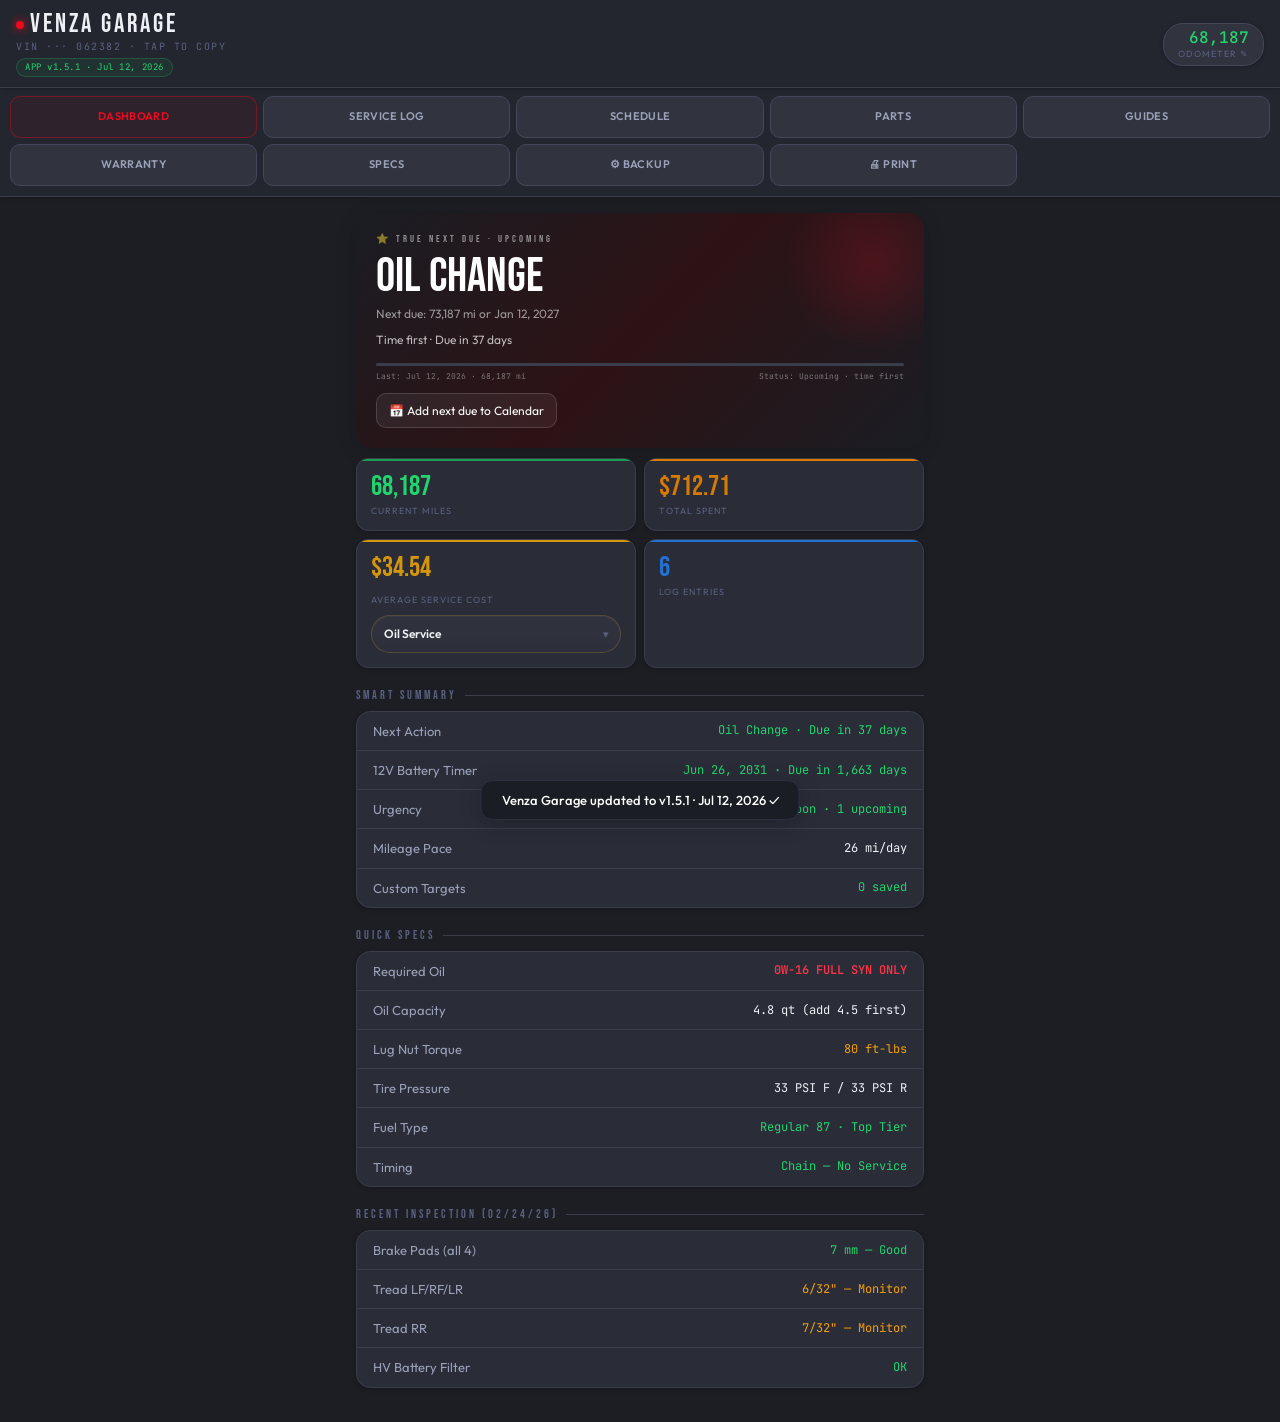
==== commit f3b6fe2b: "Add files via upload" ====
--- a/venza.html
+++ b/venza.html
@@ -912,111 +912,6 @@
 
   #miInput{font-size:26px !important;letter-spacing:2px !important}
 }
-
-
-/* ════════════════════════════════════════════════════════════════
-   VENZA GARAGE — PROFESSIONAL DESIGN SYSTEM v13
-   Cleaner dashboard, priority cards, connected-service badges, and
-   more polished mobile spacing without changing the app structure.
-   ════════════════════════════════════════════════════════════════ */
-:root{
-  --pro-panel:rgba(255,255,255,.035);
-  --pro-panel-2:rgba(255,255,255,.055);
-  --pro-line:rgba(255,255,255,.095);
-  --pro-soft:rgba(255,255,255,.06);
-}
-body{
-  background:
-    radial-gradient(circle at 12% -10%, rgba(235,10,30,.12), transparent 34%),
-    radial-gradient(circle at 100% 8%, rgba(34,114,212,.10), transparent 30%),
-    linear-gradient(180deg,#191b21 0%,#1c1e24 100%);
-}
-.header,.nav-wrap{backdrop-filter:blur(14px);-webkit-backdrop-filter:blur(14px);background:rgba(35,38,47,.92)}
-.header{border-bottom-color:rgba(255,255,255,.08)}
-.page{max-width:720px}
-.card,.form-section,.guide-item,.warranty-card,.log-item,.gauge{
-  border-color:var(--pro-line);
-  box-shadow:0 12px 32px rgba(0,0,0,.16), inset 0 1px 0 rgba(255,255,255,.025);
-}
-.hero{
-  background:
-    radial-gradient(circle at 90% 8%, rgba(235,10,30,.28), transparent 26%),
-    linear-gradient(135deg,#16181e 0%,#291215 52%,#171a21 100%);
-  border:1px solid rgba(255,255,255,.07);
-  box-shadow:0 18px 42px rgba(0,0,0,.24), inset 0 1px 0 rgba(255,255,255,.04);
-}
-.nav-btn{box-shadow:inset 0 1px 0 rgba(255,255,255,.035)}
-.nav-btn.active{background:linear-gradient(180deg,rgba(235,10,30,.13),rgba(235,10,30,.045));box-shadow:0 0 0 1px rgba(235,10,30,.08),inset 0 1px 0 rgba(255,255,255,.04)}
-.pro-command{margin:14px 0 8px}
-.pro-command-head{display:flex;align-items:flex-end;justify-content:space-between;gap:12px;margin:18px 0 9px}
-.pro-command-title{font-family:'Bebas Neue',sans-serif;font-size:18px;letter-spacing:2.4px;color:var(--text);line-height:1}
-.pro-command-sub{font-size:11px;color:var(--text3);margin-top:4px;line-height:1.4}
-.pro-chip{display:inline-flex;align-items:center;gap:6px;border:1px solid var(--pro-line);background:var(--pro-panel);border-radius:999px;padding:6px 10px;font-size:10px;color:var(--text2);font-family:'JetBrains Mono',monospace;white-space:nowrap}
-.pro-grid{display:grid;grid-template-columns:1.15fr .85fr;gap:10px}
-.pro-stack{display:grid;gap:10px}
-.pro-card{background:linear-gradient(180deg,var(--pro-panel-2),var(--pro-panel));border:1px solid var(--pro-line);border-radius:16px;padding:14px;box-shadow:0 12px 30px rgba(0,0,0,.18),inset 0 1px 0 rgba(255,255,255,.035)}
-.pro-card-title{font-size:10px;letter-spacing:1.5px;text-transform:uppercase;color:var(--text3);font-weight:700;margin-bottom:10px;display:flex;justify-content:space-between;gap:10px;align-items:center}
-.pro-next-list{display:grid;gap:8px}
-.pro-next-item{display:grid;grid-template-columns:auto 1fr auto;gap:10px;align-items:center;border:1px solid rgba(255,255,255,.07);background:rgba(255,255,255,.025);border-radius:12px;padding:10px}
-.pro-next-icon{width:34px;height:34px;border-radius:12px;display:flex;align-items:center;justify-content:center;background:rgba(255,255,255,.055);font-size:17px}
-.pro-next-name{font-size:13px;color:var(--text);font-weight:700;line-height:1.25}
-.pro-next-detail{font-size:10px;color:var(--text3);margin-top:3px;line-height:1.45}
-.pro-status{font-size:9px;text-transform:uppercase;letter-spacing:.7px;border-radius:999px;padding:4px 8px;font-weight:800;white-space:nowrap;border:1px solid var(--pro-line)}
-.pro-status.overdue{color:#ff8090;background:rgba(235,10,30,.12);border-color:rgba(235,10,30,.25)}
-.pro-status.due-soon{color:var(--orange2);background:rgba(245,158,11,.11);border-color:rgba(245,158,11,.25)}
-.pro-status.upcoming{color:var(--green2);background:rgba(34,212,110,.09);border-color:rgba(34,212,110,.22)}
-.pro-status.future{color:var(--text2);background:rgba(255,255,255,.04)}
-.pro-battery-main{font-family:'Bebas Neue',sans-serif;font-size:34px;letter-spacing:1.3px;line-height:1;color:var(--green2);margin-bottom:4px}
-.pro-battery-sub{font-size:12px;color:var(--text2);line-height:1.55}
-.pro-meter{height:7px;border-radius:999px;background:rgba(255,255,255,.07);overflow:hidden;margin:12px 0 9px}
-.pro-meter > div{height:100%;border-radius:inherit;background:linear-gradient(90deg,var(--green),var(--gold2),var(--toyota));transition:width .7s ease}
-.pro-mini-rows{display:grid;gap:7px;margin-top:10px}
-.pro-mini-row{display:flex;justify-content:space-between;gap:10px;font-size:11px;border-top:1px solid rgba(255,255,255,.06);padding-top:7px;color:var(--text2)}
-.pro-mini-row strong{font-family:'JetBrains Mono',monospace;font-size:10px;color:var(--text)}
-.pro-intel-grid{display:grid;grid-template-columns:repeat(3,minmax(0,1fr));gap:8px}
-.pro-intel-tile{border:1px solid rgba(255,255,255,.07);background:rgba(255,255,255,.025);border-radius:12px;padding:10px;min-height:72px}
-.pro-intel-val{font-family:'Bebas Neue',sans-serif;font-size:23px;line-height:1;color:var(--text)}
-.pro-intel-lbl{font-size:9px;line-height:1.35;color:var(--text3);text-transform:uppercase;letter-spacing:.8px;margin-top:5px}
-.pro-service-row{display:grid;grid-template-columns:auto 1fr auto;gap:12px;align-items:flex-start;padding:14px 16px;border-bottom:1px solid var(--border);background:linear-gradient(90deg,rgba(255,255,255,.025),transparent)}
-.pro-service-row:last-child{border-bottom:none}
-.pro-service-dot{width:11px;height:11px;border-radius:50%;margin-top:4px;background:var(--text3);box-shadow:0 0 0 4px rgba(255,255,255,.035)}
-.pro-service-dot.overdue{background:var(--toyota2);box-shadow:0 0 0 4px rgba(235,10,30,.12)}
-.pro-service-dot.due-soon{background:var(--orange2);box-shadow:0 0 0 4px rgba(245,158,11,.12)}
-.pro-service-dot.upcoming{background:var(--green2);box-shadow:0 0 0 4px rgba(34,212,110,.10)}
-.pro-service-name{font-size:13px;font-weight:800;color:var(--text);line-height:1.35}
-.pro-service-meta{font-size:11px;color:var(--text3);line-height:1.55;margin-top:3px}
-.pro-service-meta strong{color:var(--text2);font-weight:700}
-.pro-service-side{text-align:right;display:grid;gap:6px;justify-items:end}
-.pro-countdown{font-family:'JetBrains Mono',monospace;font-size:11px;color:var(--text);white-space:nowrap}
-.pro-link-row{display:flex;gap:7px;flex-wrap:wrap;margin-top:8px}
-.pro-link-pill{font-size:9px;border:1px solid rgba(34,212,110,.20);background:rgba(34,212,110,.065);color:var(--green2);border-radius:999px;padding:4px 8px;text-transform:uppercase;letter-spacing:.55px;font-weight:800}
-.pro-form-intel{display:none;border:1px solid rgba(77,158,255,.20);background:linear-gradient(180deg,rgba(77,158,255,.075),rgba(255,255,255,.025));border-radius:12px;padding:12px;margin:0 0 14px;box-shadow:inset 0 1px 0 rgba(255,255,255,.035)}
-.pro-form-intel.open{display:block;animation:fadeUp .18s ease both}
-.pro-form-head{display:flex;justify-content:space-between;gap:10px;align-items:flex-start;margin-bottom:9px}
-.pro-form-title{font-weight:800;color:var(--text);font-size:13px;line-height:1.35}
-.pro-form-badge{font-family:'JetBrains Mono',monospace;font-size:9px;color:var(--blue2);border:1px solid rgba(77,158,255,.23);background:rgba(77,158,255,.07);border-radius:999px;padding:4px 7px;white-space:nowrap}
-.pro-form-copy{font-size:11px;color:var(--text2);line-height:1.6}
-.pro-check-list{display:grid;gap:6px;margin-top:9px}
-.pro-check{font-size:11px;color:var(--text2);line-height:1.5;padding-left:18px;position:relative}
-.pro-check:before{content:'✓';position:absolute;left:0;top:0;color:var(--green2);font-weight:900}
-.pro-changelog{display:grid;gap:8px}
-.pro-change{display:flex;gap:9px;align-items:flex-start;font-size:12px;color:var(--text2);line-height:1.55}
-.pro-change:before{content:'•';color:var(--green2);font-size:18px;line-height:.9}
-.log-item[data-connected="true"]:after{content:'CONNECTED';position:absolute;right:10px;bottom:10px;font-size:8px;letter-spacing:.8px;font-weight:900;color:var(--green2);border:1px solid rgba(34,212,110,.22);border-radius:999px;padding:3px 6px;background:rgba(34,212,110,.065)}
-@media (max-width: 640px){
-  .pro-grid{grid-template-columns:1fr}
-  .pro-intel-grid{grid-template-columns:1fr 1fr}
-  .pro-command-head{align-items:flex-start;flex-direction:column;gap:8px}
-  .pro-card{border-radius:14px;padding:12px}
-}
-@media (max-width: 430px){
-  .pro-next-item,.pro-service-row{gap:9px;padding:10px}
-  .pro-next-icon{width:30px;height:30px;border-radius:10px;font-size:15px}
-  .pro-next-name,.pro-service-name{font-size:12px}
-  .pro-battery-main{font-size:30px}
-  .pro-intel-grid{grid-template-columns:1fr}
-}
-
 </style>
 </head>
 <body>
@@ -1031,10 +926,10 @@
       VENZA GARAGE
     </div>
     <div class="header-sub" onclick="copyVIN()" style="cursor:pointer" title="Tap to copy VIN" role="button" tabindex="0" aria-label="Copy VIN">VIN ··· 062382 · tap to copy</div>
-    <div class="header-version" id="appVersionBadge" title="Current app version">APP v1.4.0 · Jun 26, 2026</div>
+    <div class="header-version" id="appVersionBadge" title="Current app version">APP v1.5.0 · Jul 12, 2026</div>
   </div>
   <div class="mileage-pill" onclick="openMiModal()" role="button" tabindex="0" aria-label="Edit odometer mileage">
-    <div class="mi-num" id="topMi">64,751</div>
+    <div class="mi-num" id="topMi">68,187</div>
     <div class="mi-label">odometer ✎</div>
   </div>
 </header>
@@ -1060,13 +955,13 @@
   <div class="hero">
     <div class="hero-label" id="dHeroLabel">⭐ True Next Due</div>
     <div class="hero-mi" id="dHeroTitle">Oil Change</div>
-    <div class="hero-desc" id="dHeroDue">Next due: 69,590 mi or Aug 24, 2026</div>
+    <div class="hero-desc" id="dHeroDue">Next due: 73,187 mi or Jan 12, 2027</div>
     <div class="hero-desc" id="dHeroTrigger" style="margin-top:8px;color:rgba(255,255,255,.7)">Mileage first · Due in 4,839 mi</div>
     <div class="progress-track">
       <div class="progress-fill" id="dProgress" style="width:0%"></div>
     </div>
     <div class="progress-labels">
-      <span id="dLast" style="color:rgba(255,255,255,.4)">Last: Feb 24, 2026 · 64,590 mi</span>
+      <span id="dLast" style="color:rgba(255,255,255,.4)">Last: Jul 12, 2026 · 68,187 mi</span>
       <span id="dRemain" style="color:rgba(255,255,255,.4)">Status: Future</span>
     </div>
     <div class="hero-actions">
@@ -1076,7 +971,7 @@
 
   <div class="gauges">
     <div class="gauge" style="--accent:var(--green)">
-      <div class="g-val" id="dMi" style="color:var(--green2)">64,751</div>
+      <div class="g-val" id="dMi" style="color:var(--green2)">68,187</div>
       <div class="g-label">Current Miles</div>
     </div>
     <div class="gauge" style="--accent:var(--orange)">
@@ -1725,7 +1620,7 @@
     </div>
     <div class="wc-body">
       <div class="wc-row"><span class="wc-row-k">Duration</span><span class="wc-row-v">60 Months / 60,000 Miles</span></div>
-      <div class="wc-row"><span class="wc-row-k">Status</span><span class="wc-row-v">Exceeded mileage limit — 64,751 mi &gt; 60,000 mi</span></div>
+      <div class="wc-row"><span class="wc-row-k">Status</span><span class="wc-row-v">Exceeded mileage limit — 68,187 mi &gt; 60,000 mi</span></div>
       <div class="wc-row"><span class="wc-row-k">Covers</span><span class="wc-row-v">Engine internals, transmission, axles, drive shafts, CV joints, seals</span></div>
     </div>
   </div>
@@ -1741,7 +1636,7 @@
     </div>
     <div class="wc-body">
       <div class="wc-row"><span class="wc-row-k">Duration</span><span class="wc-row-v">36 Months / 36,000 Miles</span></div>
-      <div class="wc-row"><span class="wc-row-k">Status</span><span class="wc-row-v">Both limits exceeded — ~5 yrs &amp; 64,751 mi</span></div>
+      <div class="wc-row"><span class="wc-row-k">Status</span><span class="wc-row-v">Both limits exceeded — ~5 yrs &amp; 68,187 mi</span></div>
       <div class="wc-row"><span class="wc-row-k">Note</span><span class="wc-row-v">Excludes: wear items, maintenance, environmental damage, misuse</span></div>
     </div>
   </div>
@@ -1757,7 +1652,7 @@
     </div>
     <div class="wc-body">
       <div class="wc-row"><span class="wc-row-k">Duration</span><span class="wc-row-v">60 Months / 60,000 Miles</span></div>
-      <div class="wc-row"><span class="wc-row-k">Status</span><span class="wc-row-v">Exceeded mileage limit — 64,751 mi &gt; 60,000 mi</span></div>
+      <div class="wc-row"><span class="wc-row-k">Status</span><span class="wc-row-v">Exceeded mileage limit — 68,187 mi &gt; 60,000 mi</span></div>
     </div>
   </div>
 
@@ -2157,13 +2052,13 @@
    ────────────────────────────────────
 */
 const VIN         = 'JTEAAAAAH8MJ062382';
-const APP_VERSION = '1.5.0';
-const APP_BUILD   = '2026.06.26.5';
-const APP_UPDATED = 'Jun 26, 2026';
+const APP_VERSION = '1.5.1';
+const APP_BUILD   = '2026.07.12.2';
+const APP_UPDATED = 'Jul 12, 2026';
 const APP_VERSION_LABEL = `v${APP_VERSION} · ${APP_UPDATED}`;
 const APP_VERSION_KEY = 'vz_app_version_seen';
-const LAST_SVC_MI = 64590;   // mileage of last oil change
-const NEXT_SVC_MI = 69590;   // mileage of next oil change due
+const LAST_SVC_MI = 68187;   // mileage of last oil change
+const NEXT_SVC_MI = 73187;   // mileage of next oil change due
 
 /* ── DEFAULT LOG — All confirmed service history ─────────────── */
 const DEFAULT = [
@@ -2241,6 +2136,43 @@
     inventoryUses: [],
     builtin: true
   },
+  // ── Entry 6: DIY oil change ───────────────────────────────────
+  {
+    id: 2026071268187,
+    date: '2026-07-12',
+    mi: 68187,
+    type: 'oil',
+    desc: 'DIY oil change completed — Mobil 1 SAE 0W-16 full synthetic engine oil purchased from Amazon + Toyota OEM oil filter 90915-YZZN1 purchased from Toyota dealership. Current mileage: 68,187. Next service target: 73,187 mi or Jan 12, 2027, whichever comes first.',
+    cost: 34.54,
+    shop: 'DIY · Oil from Amazon · Filter from Toyota dealership',
+    link: '',
+    items: [
+      {
+        name: 'Mobil 1 SAE 0W-16 Full Synthetic Motor Oil',
+        category: 'engine_oil',
+        partNum: '',
+        store: 'Amazon',
+        link: '',
+        price: 0,
+        qty: 1,
+        note: 'Uses the saved Parts-tab price when available.',
+        saveToParts: false
+      },
+      {
+        name: 'Toyota OEM Oil Filter',
+        category: 'oil_filter',
+        partNum: '90915-YZZN1',
+        store: 'Toyota dealership',
+        link: '',
+        price: 0,
+        qty: 1,
+        note: 'Uses the saved Parts-tab price when available.',
+        saveToParts: false
+      }
+    ],
+    inventoryUses: [],
+    builtin: true
+  },
   // ── ADD NEW ENTRIES BELOW THIS LINE ──────────────────────────
   // Copy the format above and paste here before the closing ];
 ];
@@ -6593,7 +6525,7 @@
 }
 
 /* ════════════════════════════════════════════════════════════════
-   VENZA GARAGE — STABILITY + UX UPGRADE v13
+   VENZA GARAGE — STABILITY + UX UPGRADE v12
    Fixes: editable service cost, safer backup/restore, calendar vehicle
    name, factory mileage reset, smarter dashboard summary, and oil-cost math.
    ════════════════════════════════════════════════════════════════ */
@@ -7000,9 +6932,120 @@
     return changed;
   };
 
+  const OIL_CHANGE_MIGRATION_KEY = 'vz_migration_20260712_oil_change_v2';
+  const OIL_CHANGE_ENTRY_ID = 2026071268187;
+  const OIL_CHANGE_FALLBACK_TOTAL = 34.54;
+
+  function getSavedOilChangeParts(){
+    let parts = [];
+    try{ parts = typeof getBasicPartsList === 'function' ? getBasicPartsList() : []; }catch(err){ parts = []; }
+    const score = (part, kind)=>{
+      const name = String(part.name||'').toLowerCase();
+      const store = String(part.store||'').toLowerCase();
+      const category = String(part.category||'');
+      const partNum = normalizeKey(part.partNum||'');
+      let value = Number(part.unitCost||0) > 0 ? 20 : 0;
+      if(kind === 'oil'){
+        if(category === 'engine_oil') value += 40;
+        if(name.includes('0w-16') || name.includes('0w16') || name.includes('motor oil') || name.includes('engine oil')) value += 35;
+        if(store.includes('amazon')) value += 60;
+      }else{
+        if(category === 'oil_filter') value += 40;
+        if(partNum === normalizeKey('90915-YZZN1')) value += 60;
+        if(name.includes('oil filter')) value += 25;
+        if(store.includes('toyota')) value += 50;
+      }
+      return value;
+    };
+    const pick = kind => parts
+      .filter(part=>score(part,kind) > 0)
+      .sort((a,b)=>score(b,kind)-score(a,kind))[0] || null;
+    const oil = pick('oil');
+    const filter = pick('filter');
+    const toItem = (part, fallback)=>({
+      name: part?.name || fallback.name,
+      category: part?.category || fallback.category,
+      partNum: part?.partNum || fallback.partNum,
+      store: part?.store || fallback.store,
+      link: safeUrl(part?.link || '') || '',
+      price: Number(part?.unitCost||0) || 0,
+      qty: 1,
+      note: Number(part?.unitCost||0) > 0 ? 'Price reused from the saved Parts tab.' : 'Saved source price was not available; service total uses the established app fallback.',
+      saveToParts: false
+    });
+    return [
+      toItem(oil, {name:'Mobil 1 SAE 0W-16 Full Synthetic Motor Oil', category:'engine_oil', partNum:'', store:'Amazon'}),
+      toItem(filter, {name:'Toyota OEM Oil Filter', category:'oil_filter', partNum:'90915-YZZN1', store:'Toyota dealership'})
+    ];
+  }
+
+  function getSavedOilChangeCostPackage(){
+    const items = getSavedOilChangeParts();
+    const savedTotal = items.reduce((sum,item)=>sum + (Number(item.price||0) * Math.max(1, Number(item.qty||1))), 0);
+    return {
+      items,
+      total: savedTotal > 0 ? Math.round(savedTotal * 100) / 100 : OIL_CHANGE_FALLBACK_TOTAL,
+      usedSavedPrices: savedTotal > 0
+    };
+  }
+
+  function applyLatestOilChangeCosts(entry){
+    const pkg = getSavedOilChangeCostPackage();
+    const currentCost = Number(entry.cost||0);
+    const currentItems = normalizeServiceEntryItems(entry.items);
+    const shouldFill = currentCost <= 0 || !currentItems.length;
+    if(!shouldFill) return false;
+    entry.cost = pkg.total;
+    entry.items = pkg.items;
+    entry.shop = 'DIY · Oil from Amazon · Filter from Toyota dealership';
+    entry.desc = 'DIY oil change completed — Mobil 1 SAE 0W-16 full synthetic engine oil purchased from Amazon + Toyota OEM oil filter 90915-YZZN1 purchased from Toyota dealership. Current mileage: 68,187. Next service target: 73,187 mi or Jan 12, 2027, whichever comes first.';
+    return true;
+  }
+
+  function cloneLatestOilChangeEntry(){
+    const entry = {
+      id: OIL_CHANGE_ENTRY_ID,
+      date: '2026-07-12',
+      mi: 68187,
+      type: 'oil',
+      desc: 'DIY oil change completed — Mobil 1 SAE 0W-16 full synthetic engine oil purchased from Amazon + Toyota OEM oil filter 90915-YZZN1 purchased from Toyota dealership. Current mileage: 68,187. Next service target: 73,187 mi or Jan 12, 2027, whichever comes first.',
+      cost: 0,
+      shop: 'DIY · Oil from Amazon · Filter from Toyota dealership',
+      link: '',
+      items: [],
+      inventoryUses: [],
+      builtin: true
+    };
+    applyLatestOilChangeCosts(entry);
+    return entry;
+  }
+  function entryLooksLikeLatestOilChange(entry){
+    return String(entry.type || '') === 'oil' && (String(entry.id) === String(OIL_CHANGE_ENTRY_ID) || (String(entry.date || '') === '2026-07-12' && Number(entry.mi) === 68187));
+  }
+  window.ensureLatestOilChangeRecord = function(){
+    let changed = false;
+    const d = getData();
+    let entry = d.find(entryLooksLikeLatestOilChange);
+    if(!entry){
+      entry = cloneLatestOilChangeEntry();
+      d.push(entry);
+      changed = true;
+    }else if(applyLatestOilChangeCosts(entry)){
+      changed = true;
+    }
+    if(changed) save(d);
+    if(getMi() < 68187){
+      setMi(68187, {source:'entry', entryId:OIL_CHANGE_ENTRY_ID, allowLower:false});
+      changed = true;
+    }
+    try{ localStorage.setItem(OIL_CHANGE_MIGRATION_KEY, '1'); }catch(err){}
+    return changed;
+  };
+
   window.addEventListener('load', function(){
     const batteryRecordChanged = typeof ensureBatteryReplacementRecord === 'function' ? ensureBatteryReplacementRecord() : false;
-    if(batteryRecordChanged) renderAll();
+    const oilRecordChanged = typeof ensureLatestOilChangeRecord === 'function' ? ensureLatestOilChangeRecord() : false;
+    if(batteryRecordChanged || oilRecordChanged) renderAll();
     const costEl = document.getElementById('fCost');
     if(costEl && !costEl.dataset.vzBound){
       costEl.dataset.vzBound = '1';
@@ -7015,464 +7058,6 @@
   });
 })();
 
-
-
-/* ════════════════════════════════════════════════════════════════
-   VENZA GARAGE — PROFESSIONAL DESIGN + LOGIC UPGRADE v13
-   Adds: Next 3 dashboard, smarter countdown language, service form
-   intelligence, service→parts→warranty/schedule sync, and changelog.
-   ════════════════════════════════════════════════════════════════ */
-(function(){
-  const PRO_DATA_VERSION = 13;
-  const PRO_APP_VERSION = '1.5.0';
-  const PRO_APP_UPDATED = 'Jun 26, 2026';
-  const PRO_BUILD = '2026.06.26.5';
-  const BATTERY_INSTALL_DATE = '2026-06-26';
-  const BATTERY_INSTALL_MI = 67820;
-  const BATTERY_REPLACE_MONTHS = 60;
-  const BATTERY_WARRANTY_MONTHS = 84;
-  const BATTERY_PART_NUM = '00544-H5061-540';
-  const BATTERY_PART_NAME = 'Toyota TrueStart Battery, Group H5 (LN2) - 84 Month Warranty';
-  const PRO_CHANGELOG = [
-    'Professional dashboard command center with the next 3 maintenance priorities.',
-    'Smarter countdown language for mileage-first vs time-first services.',
-    '12V battery timer shows proactive replacement target and warranty end date.',
-    'Service form now auto-fills recommended parts, cost, warranty, and guide notes.',
-    'Service log, parts, warranty, and schedule now stay connected for battery records.',
-    'Backup page now shows app version, data version, build, and a readable changelog.'
-  ];
-  const SERVICE_PROFILES = {
-    battery:{
-      label:'12V Battery',
-      badge:'5 yr target · 84 mo warranty',
-      desc:'12V battery replaced — Toyota TrueStart Battery Group H5 (LN2) · Part #00544-H5061-540 · installed at 67,820 mi · 84-month warranty · grand total $150.60',
-      cost:150.60,
-      shop:'DIY · Toyota Parts',
-      guide:'Guides → 12V Battery Replacement',
-      warranty:'Warranty ends Jun 26, 2033. Proactive replacement target Jun 26, 2031.',
-      schedule:'Time-based countdown: replace every 5 years even if mileage is low.',
-      parts:[{name:BATTERY_PART_NAME,category:'12v_battery',partNum:BATTERY_PART_NUM,store:'Toyota Parts',price:150.60,qty:1,note:'Receipt total includes discount, tax, and $11 core charge. Warranty 84 months.',saveToParts:true}]
-    },
-    oil:{label:'Oil Change',badge:'5k mi / 6 mo target',guide:'Guides → Oil Change — ValvoMax',warranty:'Uses 0W-16 full synthetic only.',schedule:'Countdown tracks both mileage and date.',parts:[{name:'Mobil 1 0W-16 Full Synthetic 5 qt',category:'oil',partNum:'0W-16',store:'Walmart',price:0,qty:1,note:'Add 4.5 qt first, then top off to upper dipstick hole.',saveToParts:false},{name:'Toyota Oil Filter',category:'oil',partNum:'90915-YZZN1',store:'Toyota Parts',price:0,qty:1,note:'Torque filter to 13 ft-lbs.',saveToParts:false}]},
-    cabin:{label:'Cabin Air Filter',badge:'15k mi / 18 mo target',guide:'Guides → Cabin Air Filter',warranty:'Simple DIY filter behind glove box.',schedule:'Custom replacement target set to 15,000 mi / 18 months.'},
-    engine_filter:{label:'Engine Air Filter',badge:'30k mi / 36 mo target',guide:'Guides → Engine Air Filter',warranty:'OEM part #17801-YZZ16.',schedule:'Replace by mileage or time, whichever comes first.'},
-    trans:{label:'Transmission Fluid D&F',badge:'60k mi / 72 mo target',guide:'Schedule → Transmission Fluid',warranty:'Use Toyota ATF WS only.',schedule:'Custom 60,000 mi interval.'},
-    diff:{label:'Rear Differential D&F',badge:'60k mi / 72 mo target',guide:'Schedule → Rear Differential',warranty:'Use Toyota ATF WS only.',schedule:'Custom 60,000 mi interval.'},
-    coolant:{label:'Engine Coolant',badge:'100k mi / 120 mo target',guide:'Guides → Engine Coolant Drain & Fill',warranty:'Toyota SLLC pink coolant only.',schedule:'Toyota first interval: 100,000 mi / 10 years.'},
-    inv_coolant:{label:'Inverter Coolant',badge:'150k mi / 180 mo target',guide:'Schedule → Inverter Coolant',warranty:'Same Toyota SLLC fluid, separate hybrid circuit.',schedule:'Toyota first interval: 150,000 mi / 15 years.'},
-    plugs:{label:'Spark Plugs',badge:'120k mi / 144 mo target',guide:'Guides → Spark Plugs',warranty:'Toyota 90919-01289 / Denso FC16HR-Q8.',schedule:'Replace all 4 as a set.'}
-  };
-
-  function $(id){ return document.getElementById(id); }
-  function html(value){ return typeof escapeHtml === 'function' ? escapeHtml(value) : String(value||'').replace(/[&<>"']/g, m=>({'&':'&amp;','<':'&lt;','>':'&gt;','"':'&quot;',"'":'&#39;'}[m])); }
-  function isoDate(date){ return typeof dateToISO === 'function' ? dateToISO(date) : (date instanceof Date ? date.toISOString().slice(0,10) : String(date||'')); }
-  function parseDate(value){ return typeof parseLocalDate === 'function' ? parseLocalDate(value) : new Date(String(value)+'T00:00:00'); }
-  function addMonths(date, months){ return typeof addMonthsSafe === 'function' ? addMonthsSafe(date, months) : new Date(date.getFullYear(), date.getMonth()+months, date.getDate()); }
-  function daysBetween(a,b){ return typeof diffDays === 'function' ? diffDays(a,b) : Math.ceil((b-a)/86400000); }
-  function niceDate(date){ return typeof formatDateHuman === 'function' ? formatDateHuman(date) : date.toLocaleDateString('en-US',{month:'short',day:'numeric',year:'numeric'}); }
-  function niceInterval(rule){ return (rule.activeIntervalText || (typeof formatIntervalSummary === 'function' ? formatIntervalSummary(rule.milesInterval, rule.monthsInterval) : 'Target set')); }
-  function statusClass(status){ return String(status||'future').replace(/\s+/g,'-'); }
-  function statusText(status){ return status === 'due soon' ? 'Due Soon' : String(status||'future').replace(/^./, c=>c.toUpperCase()); }
-  function plural(value,label){
-    const n = Math.abs(Math.round(Number(value)||0));
-    return `${n} ${label}${n===1?'':'s'}`;
-  }
-  function longCountdown(targetDate, referenceDate){
-    if(!targetDate || !referenceDate) return 'No target';
-    let sign = 1;
-    let start = new Date(referenceDate.getFullYear(), referenceDate.getMonth(), referenceDate.getDate());
-    let end = new Date(targetDate.getFullYear(), targetDate.getMonth(), targetDate.getDate());
-    if(end < start){ sign = -1; [start,end] = [end,start]; }
-    let years = end.getFullYear() - start.getFullYear();
-    let months = end.getMonth() - start.getMonth();
-    let days = end.getDate() - start.getDate();
-    if(days < 0){
-      months -= 1;
-      const prevMonth = new Date(end.getFullYear(), end.getMonth(), 0);
-      days += prevMonth.getDate();
-    }
-    if(months < 0){ years -= 1; months += 12; }
-    const parts = [];
-    if(years) parts.push(`${years}y`);
-    if(months) parts.push(`${months}mo`);
-    if(days || !parts.length) parts.push(`${days}d`);
-    return sign < 0 ? `${parts.join(' ')} overdue` : parts.join(' ');
-  }
-  function batteryDates(){
-    const install = parseDate(BATTERY_INSTALL_DATE);
-    const replacement = addMonths(install, BATTERY_REPLACE_MONTHS);
-    const warranty = addMonths(install, BATTERY_WARRANTY_MONTHS);
-    return {install,replacement,warranty};
-  }
-  function getProfessionalState(){
-    const mi = getMi();
-    const state = getRecurringServicesState(mi);
-    const recurring = state.rules.filter(r=>!r.watchOnly && (r.nextDueDate || r.nextDueMileage!==null)).sort(compareRecurring);
-    return {mi,state,recurring,top3:recurring.slice(0,3),battery:state.rules.find(r=>r.id==='battery')};
-  }
-  function ruleCountdownLine(rule){
-    if(!rule) return 'No schedule';
-    if(rule.id === 'battery'){
-      const {replacement,warranty} = batteryDates();
-      const ref = todayLocal();
-      return `${longCountdown(replacement, ref)} to replacement · warranty ${niceDate(warranty)}`;
-    }
-    const dateText = rule.nextDueDate ? longCountdown(rule.nextDueDate, todayLocal()) : '';
-    const mileText = Number.isFinite(Number(rule.milesRemaining)) ? `${Number(rule.milesRemaining).toLocaleString()} mi` : '';
-    if(rule.currentDriver === 'time' && dateText) return `${dateText} · ${mileText || 'time only'}`;
-    if(rule.currentDriver === 'mileage' && mileText) return `${mileText} · ${dateText || 'mileage only'}`;
-    return rule.remainingText || 'Monitor';
-  }
-  function ruleConnectedPills(rule){
-    const pills = ['Schedule'];
-    if(rule.id === 'battery') pills.push('Parts','Warranty','Guide');
-    else if(['oil','cabin','engine_filter','plugs','coolant'].includes(rule.id)) pills.push('Guide','Parts');
-    else pills.push('Log');
-    return pills.map(x=>`<span class="pro-link-pill">${html(x)}</span>`).join('');
-  }
-  function ensureProfessionalDashboardShell(){
-    const dash = $('page-dash');
-    if(!dash || $('proCommandCenter')) return;
-    const hero = dash.querySelector('.hero');
-    const block = document.createElement('div');
-    block.id = 'proCommandCenter';
-    block.className = 'pro-command';
-    block.innerHTML = `
-      <div class="pro-command-head">
-        <div>
-          <div class="pro-command-title">Command Center</div>
-          <div class="pro-command-sub">Clean view of what matters next — schedule, battery, and data health.</div>
-        </div>
-        <div class="pro-chip" id="proVersionChip">APP v${PRO_APP_VERSION}</div>
-      </div>
-      <div class="pro-grid">
-        <div class="pro-card">
-          <div class="pro-card-title"><span>Next 3 Things</span><span id="proNextMeta">—</span></div>
-          <div class="pro-next-list" id="proNext3"></div>
-        </div>
-        <div class="pro-stack">
-          <div class="pro-card" id="proBatteryCard"></div>
-          <div class="pro-card">
-            <div class="pro-card-title">Maintenance Intelligence</div>
-            <div class="pro-intel-grid" id="proIntelTiles"></div>
-          </div>
-        </div>
-      </div>`;
-    if(hero && hero.nextSibling) hero.parentNode.insertBefore(block, hero.nextSibling);
-    else dash.insertBefore(block, dash.firstChild);
-  }
-  function renderProfessionalDashboard(){
-    ensureProfessionalDashboardShell();
-    const {mi,state,top3,battery} = getProfessionalState();
-    const nextEl = $('proNext3');
-    const metaEl = $('proNextMeta');
-    const batteryEl = $('proBatteryCard');
-    const intelEl = $('proIntelTiles');
-    const ref = todayLocal();
-    if(metaEl) metaEl.textContent = `${Math.round(state.avgMilesPerDay || 0)} mi/day pace`;
-    if(nextEl){
-      nextEl.innerHTML = top3.map((rule,idx)=>`
-        <div class="pro-next-item">
-          <div class="pro-next-icon">${rule.icon || '•'}</div>
-          <div>
-            <div class="pro-next-name">${idx+1}. ${html(rule.name)}</div>
-            <div class="pro-next-detail">${html(ruleCountdownLine(rule))}</div>
-            <div class="pro-next-detail">${html(rule.dueLine || '')} · ${html(rule.currentDriver === 'time' ? 'Time first' : rule.currentDriver === 'mileage' ? 'Mileage first' : 'Monitor')}</div>
-          </div>
-          <div class="pro-status ${statusClass(rule.status)}">${html(statusText(rule.status))}</div>
-        </div>`).join('') || `<div class="pro-next-item"><div class="pro-next-icon">✓</div><div><div class="pro-next-name">No due services</div><div class="pro-next-detail">Everything looks good.</div></div><div class="pro-status future">Good</div></div>`;
-    }
-    if(batteryEl){
-      const {install,replacement,warranty} = batteryDates();
-      const totalDays = Math.max(daysBetween(install, replacement), 1);
-      const usedDays = Math.max(0, daysBetween(install, ref));
-      const pct = Math.max(0, Math.min(100, (usedDays/totalDays)*100));
-      const daysToReplacement = daysBetween(ref, replacement);
-      const batteryStatus = daysToReplacement < 0 ? 'overdue' : daysToReplacement <= 90 ? 'due-soon' : daysToReplacement <= 365 ? 'upcoming' : 'future';
-      batteryEl.innerHTML = `
-        <div class="pro-card-title"><span>12V Battery Timer</span><span class="pro-status ${batteryStatus}">${daysToReplacement<0?'Overdue':daysToReplacement<=90?'Due Soon':'Good'}</span></div>
-        <div class="pro-battery-main">${html(longCountdown(replacement, ref))}</div>
-        <div class="pro-battery-sub">Target replacement: <strong>${html(niceDate(replacement))}</strong><br>Warranty through: <strong>${html(niceDate(warranty))}</strong></div>
-        <div class="pro-meter"><div style="width:${pct.toFixed(1)}%"></div></div>
-        <div class="pro-mini-rows">
-          <div class="pro-mini-row"><span>Installed</span><strong>${html(niceDate(install))} · ${BATTERY_INSTALL_MI.toLocaleString()} mi</strong></div>
-          <div class="pro-mini-row"><span>Part</span><strong>${BATTERY_PART_NUM}</strong></div>
-          <div class="pro-mini-row"><span>Plan</span><strong>Replace at 5 years · warranty 7 years</strong></div>
-        </div>`;
-    }
-    if(intelEl){
-      const entries = getData();
-      const partCount = typeof getBasicPartsList === 'function' ? getBasicPartsList().length : 0;
-      const customTargets = Object.keys(getScheduleOverrides()).length;
-      const next = top3[0];
-      intelEl.innerHTML = `
-        <div class="pro-intel-tile"><div class="pro-intel-val">${html(next?.icon || '✓')} ${html(next?.status === 'overdue' ? 'Now' : next?.status === 'due soon' ? 'Soon' : 'Good')}</div><div class="pro-intel-lbl">Urgency</div></div>
-        <div class="pro-intel-tile"><div class="pro-intel-val">${Math.round(state.avgMilesPerDay || 0)}</div><div class="pro-intel-lbl">Miles / day estimate</div></div>
-        <div class="pro-intel-tile"><div class="pro-intel-val">${entries.length}</div><div class="pro-intel-lbl">Service records</div></div>
-        <div class="pro-intel-tile"><div class="pro-intel-val">${partCount}</div><div class="pro-intel-lbl">Saved parts</div></div>
-        <div class="pro-intel-tile"><div class="pro-intel-val">${customTargets}</div><div class="pro-intel-lbl">Custom targets</div></div>
-        <div class="pro-intel-tile"><div class="pro-intel-val">v${PRO_APP_VERSION}</div><div class="pro-intel-lbl">App version</div></div>`;
-    }
-    const smart = $('dSmartSummary');
-    if(smart){
-      const next = top3[0];
-      const batteryLine = battery ? ruleCountdownLine(battery) : 'Battery schedule active';
-      smart.innerHTML = `
-        <div class="row"><span class="row-key">Next Action</span><span class="row-val ${next?.status==='overdue'?'red':next?.status==='due soon'?'orange':'green'}">${html(next ? `${next.name} · ${ruleCountdownLine(next)}` : 'Everything looks good')}</span></div>
-        <div class="row"><span class="row-key">12V Battery</span><span class="row-val green">${html(batteryLine)}</span></div>
-        <div class="row"><span class="row-key">Connected Data</span><span class="row-val green">Service log → Parts → Warranty → Schedule</span></div>
-        <div class="row"><span class="row-key">Update Status</span><span class="row-val green">v${PRO_APP_VERSION} installed · data v${PRO_DATA_VERSION}</span></div>`;
-    }
-  }
-
-  function proServiceRow(item){
-    const dueDate = item.nextDueDate ? niceDate(item.nextDueDate) : '—';
-    const dueMiles = item.nextDueMileage!==null && item.nextDueMileage!==undefined ? `${Number(item.nextDueMileage).toLocaleString()} mi` : '—';
-    const lastDate = item.lastServiceDate ? niceDate(item.lastServiceDate) : 'Estimated baseline';
-    const lastMi = item.lastServiceMileage!==null && item.lastServiceMileage!==undefined ? `${Number(item.lastServiceMileage).toLocaleString()} mi` : '—';
-    return `
-      <div class="pro-service-row">
-        <div class="pro-service-dot ${statusClass(item.status)}"></div>
-        <div>
-          <div class="pro-service-name">${item.icon || ''} ${html(item.name)}</div>
-          <div class="pro-service-meta"><strong>Countdown:</strong> ${html(ruleCountdownLine(item))}</div>
-          <div class="pro-service-meta"><strong>Due:</strong> ${html(dueMiles)} or ${html(dueDate)} · <strong>Last:</strong> ${html(lastDate)} · ${html(lastMi)}</div>
-          <div class="pro-service-meta"><strong>Target:</strong> ${html(niceInterval(item))}${item.customActive ? ` · Toyota guide: ${html(item.guidelineIntervalText || '—')}` : ''}</div>
-          <div class="pro-link-row">${ruleConnectedPills(item)}<button class="mini-btn" onclick="downloadRuleCalendar('${item.id}')">📅 Calendar</button></div>
-        </div>
-        <div class="pro-service-side">
-          <div class="pro-status ${statusClass(item.status)}">${html(statusText(item.status))}</div>
-          <div class="pro-countdown">${html(item.currentDriver === 'time' ? 'Time first' : item.currentDriver === 'mileage' ? 'Mileage first' : 'Monitor')}</div>
-        </div>
-      </div>`;
-  }
-
-  const baseRenderDash = window.renderDash;
-  window.renderDash = function(){
-    if(typeof baseRenderDash === 'function') baseRenderDash();
-    renderProfessionalDashboard();
-  };
-
-  window.renderUpcoming = function(){
-    if(typeof renderScheduleSettings === 'function') renderScheduleSettings();
-    const state = getRecurringServicesState(getMi());
-    const recurring = state.rules.filter(r=>!r.watchOnly).sort(compareRecurring);
-    const watchOnly = state.rules.filter(r=>r.watchOnly);
-    const recurringEl = $('upcomingRecurringList');
-    const watchEl = $('upcomingWatchList');
-    if(recurringEl) recurringEl.innerHTML = recurring.map(proServiceRow).join('');
-    if(watchEl){
-      watchEl.innerHTML = watchOnly.map(item=>`
-        <div class="pro-service-row">
-          <div class="pro-service-dot due-soon"></div>
-          <div><div class="pro-service-name">${item.icon || ''} ${html(item.name)}</div><div class="pro-service-meta">${html(item.note || 'Monitor manually')}</div></div>
-          <div class="pro-service-side"><div class="pro-status upcoming">Watch</div></div>
-        </div>`).join('') || `<div class="svc-item"><div class="svc-info"><div class="svc-name">No watch-only items</div><div class="svc-note">All tracked items are recurring services.</div></div></div>`;
-    }
-  };
-
-  function ensureFormIntel(){
-    const typeEl = $('fType');
-    if(!typeEl || $('proFormIntel')) return;
-    const wrap = document.createElement('div');
-    wrap.id = 'proFormIntel';
-    wrap.className = 'pro-form-intel';
-    typeEl.closest('.fl')?.insertAdjacentElement('afterend', wrap);
-  }
-  function setFieldIfEmpty(id, value){
-    const el = $(id);
-    if(el && !String(el.value||'').trim()) el.value = value;
-  }
-  function formItemsAreBlank(){
-    const rows = Array.from(document.querySelectorAll('#fItemsList .item-editor'));
-    if(!rows.length) return true;
-    return rows.every(row=>!row.querySelector('.item-name')?.value && !row.querySelector('.item-part')?.value && !row.querySelector('.item-price')?.value);
-  }
-  function applySmartProfile(type, options={}){
-    const profile = SERVICE_PROFILES[type];
-    ensureFormIntel();
-    const box = $('proFormIntel');
-    if(!box){ return; }
-    if(!profile){ box.classList.remove('open'); box.innerHTML=''; return; }
-    box.classList.add('open');
-    box.innerHTML = `
-      <div class="pro-form-head">
-        <div class="pro-form-title">${html(profile.label)} smart setup</div>
-        <div class="pro-form-badge">${html(profile.badge || 'Tracked service')}</div>
-      </div>
-      <div class="pro-form-copy">${html(profile.guide || 'Guide available in app')}<br>${html(profile.schedule || 'Countdown updates after saving this service.')}<br>${html(profile.warranty || '')}</div>
-      <div class="pro-check-list">
-        <div class="pro-check">Description/cost can auto-fill but you can still edit everything.</div>
-        <div class="pro-check">Saving this service updates the schedule countdown from the service date and mileage.</div>
-        ${type==='battery' ? '<div class="pro-check">Battery record connects to Parts and Warranty automatically.</div>' : ''}
-      </div>`;
-    setFieldIfEmpty('fDesc', profile.desc || PREFILLS[type] || '');
-    if(profile.cost && !$('fCost')?.dataset.userEdited) setFieldIfEmpty('fCost', Number(profile.cost).toFixed(2));
-    if(profile.shop){ const shopEl = $('fShop'); if(shopEl && (!shopEl.value || shopEl.value === 'DIY')) shopEl.value = profile.shop; }
-    if(profile.parts && profile.parts.length && formItemsAreBlank() && options.addParts !== false){
-      const list = $('fItemsList');
-      if(list) list.innerHTML = '';
-      profile.parts.forEach(part=> addItemRow(part));
-      if(typeof toggleServicePartsBuilder === 'function') toggleServicePartsBuilder(true);
-      if(typeof syncEntryCostFromItems === 'function') syncEntryCostFromItems();
-    }
-  }
-  const basePrefill = window.prefill;
-  window.prefill = function(){
-    if(typeof basePrefill === 'function') basePrefill();
-    const t = $('fType')?.value || '';
-    applySmartProfile(t, {addParts:t==='battery'});
-  };
-
-  function syncPartsFromEntries(){
-    if(typeof getBasicPartsList !== 'function' || typeof saveBasicPartsList !== 'function') return false;
-    let parts = getBasicPartsList();
-    let changed = false;
-    const partNums = new Set(parts.map(p=>normalizeKey(p.partNum||'')));
-    getData().forEach(entry=>{
-      normalizeServiceEntryItems(entry.items).forEach(item=>{
-        const key = normalizeKey(item.partNum||'');
-        if(!key || partNums.has(key)) return;
-        parts.push({
-          id: `linked_${entry.id}_${key}`,
-          name: item.name || `${LABELS[entry.type] || 'Service'} part`,
-          category: normalizeBasicPartCategory(item.category || guessPartCategoryForService(entry.type)),
-          serviceType: entry.type || '',
-          store: item.store || entry.shop || '',
-          link: item.link || '',
-          partNum: item.partNum || '',
-          unitCost: Number(item.price||0),
-          note: `Auto-linked from ${LABELS[entry.type] || 'service'} log on ${entry.date}.`
-        });
-        partNums.add(key);
-        changed = true;
-      });
-    });
-    const batteryKey = normalizeKey(BATTERY_PART_NUM);
-    if(!partNums.has(batteryKey)){
-      parts.push({id:'battery_20260626',name:BATTERY_PART_NAME,category:'12v_battery',serviceType:'battery',store:'Toyota Parts',link:'',partNum:BATTERY_PART_NUM,unitCost:150.60,note:'Installed Jun 26, 2026 at 67,820 mi. Warranty 84 months; proactive replacement target 5 years.'});
-      changed = true;
-    }
-    if(changed) saveBasicPartsList(parts);
-    return changed;
-  }
-  const baseSaveEntry = window.saveEntry;
-  window.saveEntry = function(){
-    const type = $('fType')?.value || '';
-    applySmartProfile(type, {addParts:type==='battery'});
-    if(typeof baseSaveEntry === 'function') baseSaveEntry();
-    const changed = syncPartsFromEntries();
-    if(changed && typeof renderParts === 'function') renderParts();
-  };
-
-  const baseRenderLog = window.renderLog;
-  window.renderLog = function(){
-    if(typeof baseRenderLog === 'function') baseRenderLog();
-    document.querySelectorAll('.log-item').forEach(card=>{
-      const text = card.textContent.toLowerCase();
-      if(text.includes('part #') || text.includes('truestart') || text.includes('battery') || text.includes('0w-16')) card.dataset.connected = 'true';
-    });
-  };
-
-  function ensureChangelogCard(){
-    const backup = $('page-backup');
-    if(!backup || $('proChangelogCard')) return;
-    const summaryCard = $('bkCount')?.closest('.card');
-    const section = document.createElement('div');
-    section.id = 'proChangelogCard';
-    section.innerHTML = `
-      <div class="section-label">App Version & Changelog</div>
-      <div class="card"><div class="card-body">
-        <div class="row"><span class="row-key">App Version</span><span class="row-val green" id="proBackupVersion">v${PRO_APP_VERSION}</span></div>
-        <div class="row"><span class="row-key">Data Version</span><span class="row-val" id="proBackupDataVersion">v${PRO_DATA_VERSION}</span></div>
-        <div class="row"><span class="row-key">Build</span><span class="row-val" id="proBackupBuild">${PRO_BUILD}</span></div>
-        <div class="row"><span class="row-key">Latest Update</span><span class="row-val green">Professional dashboard + smarter maintenance logic</span></div>
-        <div style="padding:12px 16px"><div class="pro-changelog">${PRO_CHANGELOG.map(item=>`<div class="pro-change">${html(item)}</div>`).join('')}</div></div>
-      </div></div>`;
-    if(summaryCard) summaryCard.insertAdjacentElement('afterend', section);
-    else backup.appendChild(section);
-  }
-  const baseRenderBackup = window.renderBackup;
-  window.renderBackup = function(){
-    if(typeof baseRenderBackup === 'function') baseRenderBackup();
-    ensureChangelogCard();
-    const versionEl = $('bkVersion');
-    if(versionEl) versionEl.textContent = `v${PRO_APP_VERSION} · data v${PRO_DATA_VERSION}`;
-    const healthEl = $('bkHealth');
-    if(healthEl) healthEl.textContent = 'Good · professional logic active';
-  };
-
-  const baseExportData = window.exportData;
-  window.exportData = function(){
-    // Keep same export behavior, but make the payload prove this professional update is installed.
-    const servicePhotos = {};
-    const entries = getData();
-    entries.forEach(e=>{ const p = getPhoto(e.id); if(p) servicePhotos[e.id] = p; });
-    const partPhotos = {};
-    const basicParts = getBasicPartsList();
-    basicParts.forEach(part=>{ const p = getBasicPartPhoto(part.id); if(p) partPhotos[part.id] = p; });
-    const payload={
-      version: PRO_DATA_VERSION,
-      exported: new Date().toISOString(),
-      vin: VIN,
-      vehicle: VEHICLE_PROFILE,
-      appVersion: PRO_APP_VERSION,
-      appBuild: PRO_BUILD,
-      appUpdated: PRO_APP_UPDATED,
-      changelog: PRO_CHANGELOG,
-      mileage: getMi(),
-      mileageHistory: getMiHistory(),
-      oilAverageResetAt: getOilAverageResetAt(),
-      averageServiceType: getAverageServiceType(),
-      scheduleOverrides: getScheduleOverrides(),
-      servicePartRequirements: getSavedServiceRequirementsMap(),
-      verificationOverrides: getVerificationOverrides(),
-      entries,
-      basicParts,
-      inventory: getInventory(),
-      masterParts: getMasterParts(),
-      photos: servicePhotos,
-      partPhotos
-    };
-    const photoCount = Object.keys(servicePhotos).length + Object.keys(partPhotos).length;
-    const blob=new Blob([JSON.stringify(payload,null,2)],{type:'application/json'});
-    const url=URL.createObjectURL(blob);
-    const a=document.createElement('a');
-    const date=new Date().toISOString().split('T')[0];
-    a.href=url;
-    a.download='venza_backup_'+date+'.json';
-    document.body.appendChild(a); a.click(); a.remove(); URL.revokeObjectURL(url);
-    showToast(`Backup saved ✓ — v${PRO_APP_VERSION}, ${entries.length} entries + ${basicParts.length} parts + ${photoCount} photo${photoCount!==1?'s':''}`);
-  };
-
-  function renderVersionEverywhere(){
-    const badge = $('appVersionBadge');
-    if(badge){
-      badge.textContent = `APP v${PRO_APP_VERSION} · ${PRO_APP_UPDATED}`;
-      badge.title = `Build ${PRO_BUILD} · Data v${PRO_DATA_VERSION}`;
-    }
-    const chip = $('proVersionChip');
-    if(chip) chip.textContent = `APP v${PRO_APP_VERSION} · data v${PRO_DATA_VERSION}`;
-    document.documentElement.dataset.appVersion = PRO_APP_VERSION;
-    document.documentElement.dataset.dataVersion = String(PRO_DATA_VERSION);
-  }
-
-  window.addEventListener('load', function(){
-    ensureFormIntel();
-    syncPartsFromEntries();
-    renderVersionEverywhere();
-    renderProfessionalDashboard();
-    ensureChangelogCard();
-    try{
-      const seen = localStorage.getItem('vz_pro_version_seen');
-      if(seen !== PRO_APP_VERSION){
-        localStorage.setItem('vz_pro_version_seen', PRO_APP_VERSION);
-        setTimeout(()=>showToast(`Venza upgraded to v${PRO_APP_VERSION} — professional dashboard installed ✓`), 900);
-      }
-    }catch(err){}
-  });
-})();
-
 </script>
 </body>
 </html>
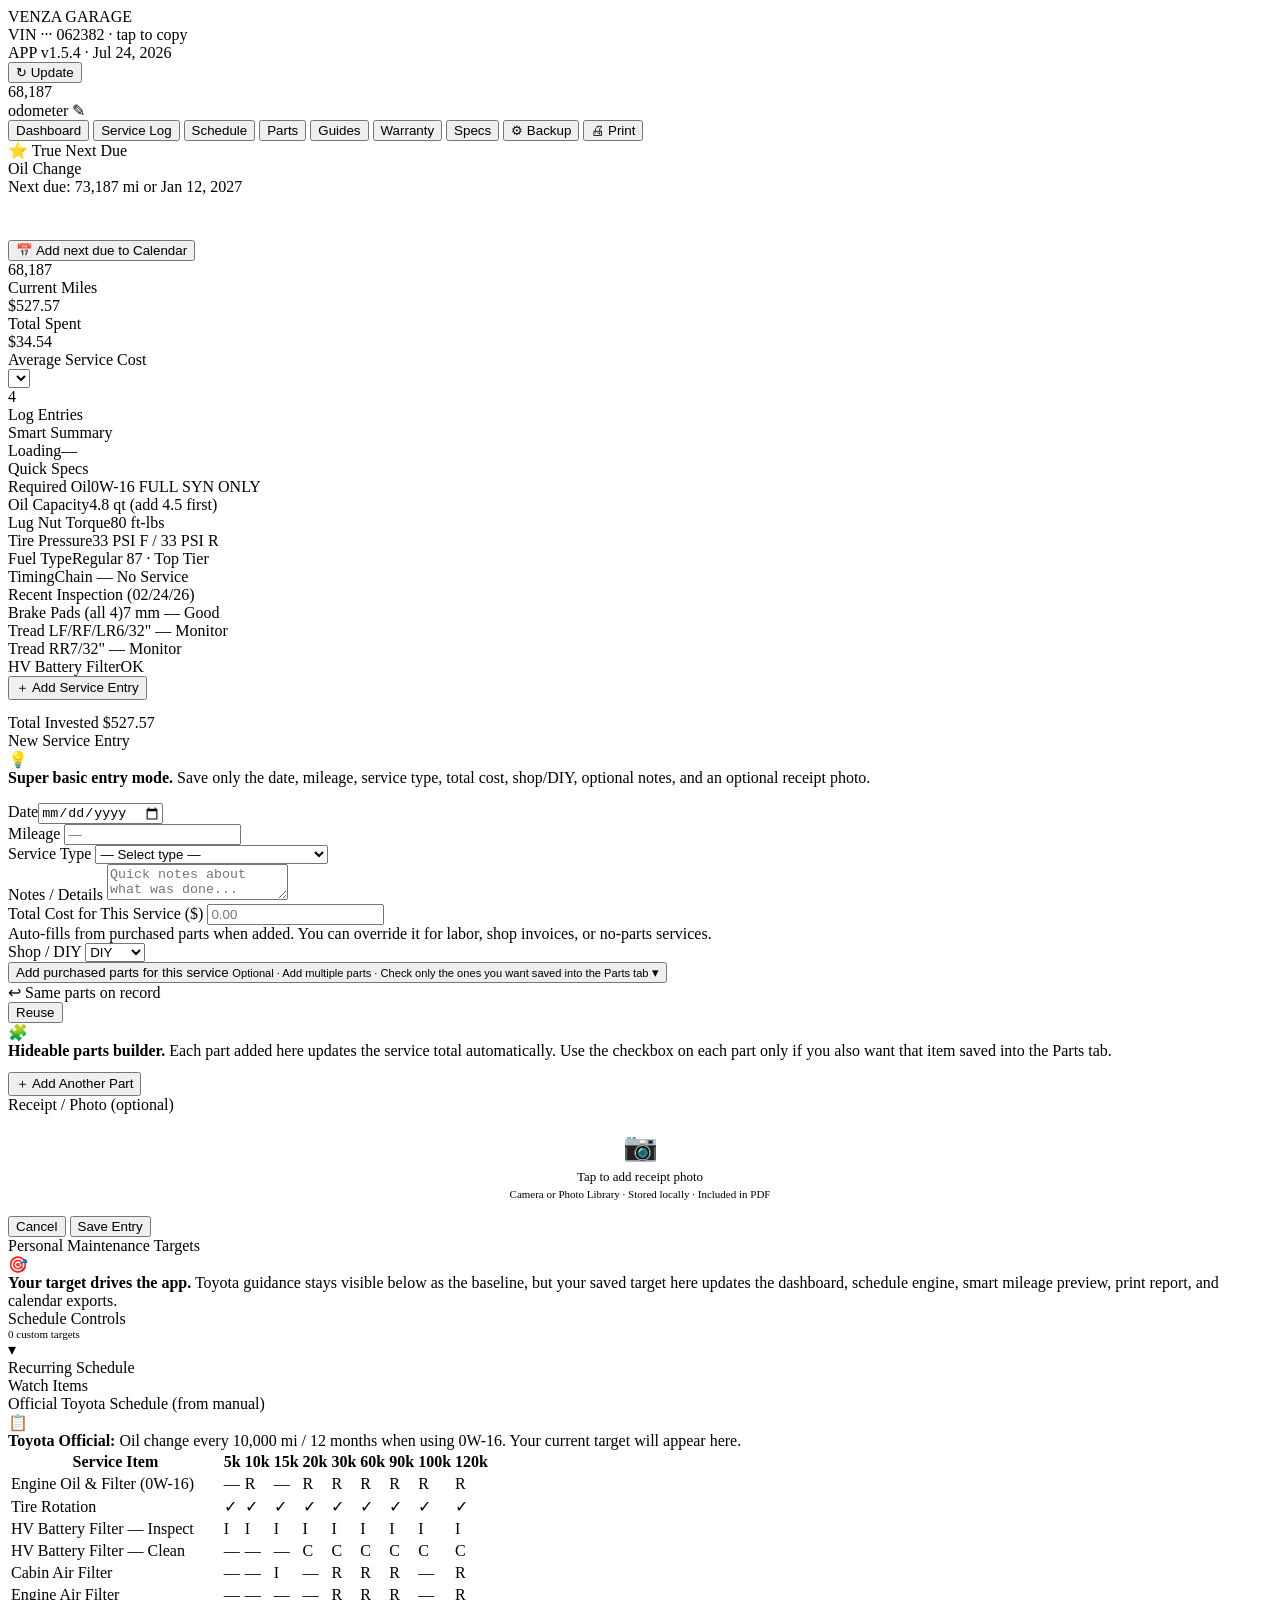
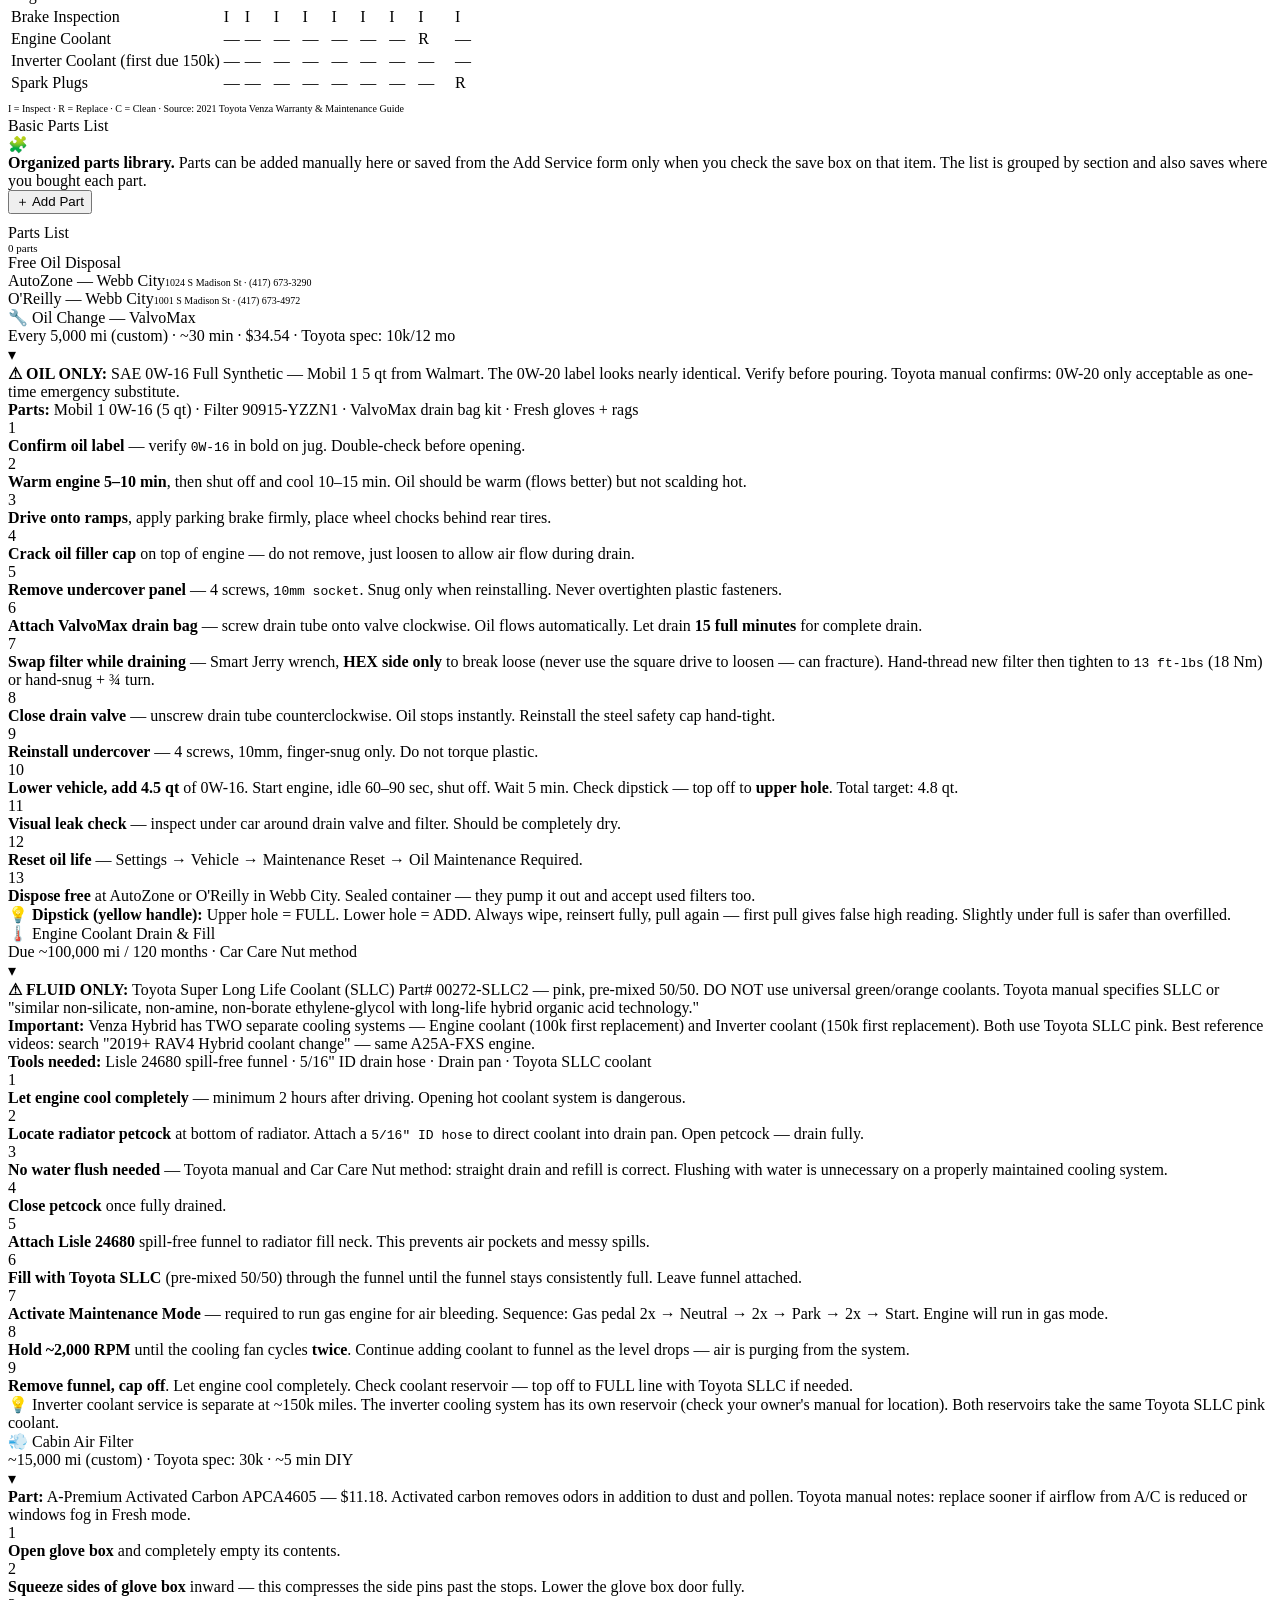
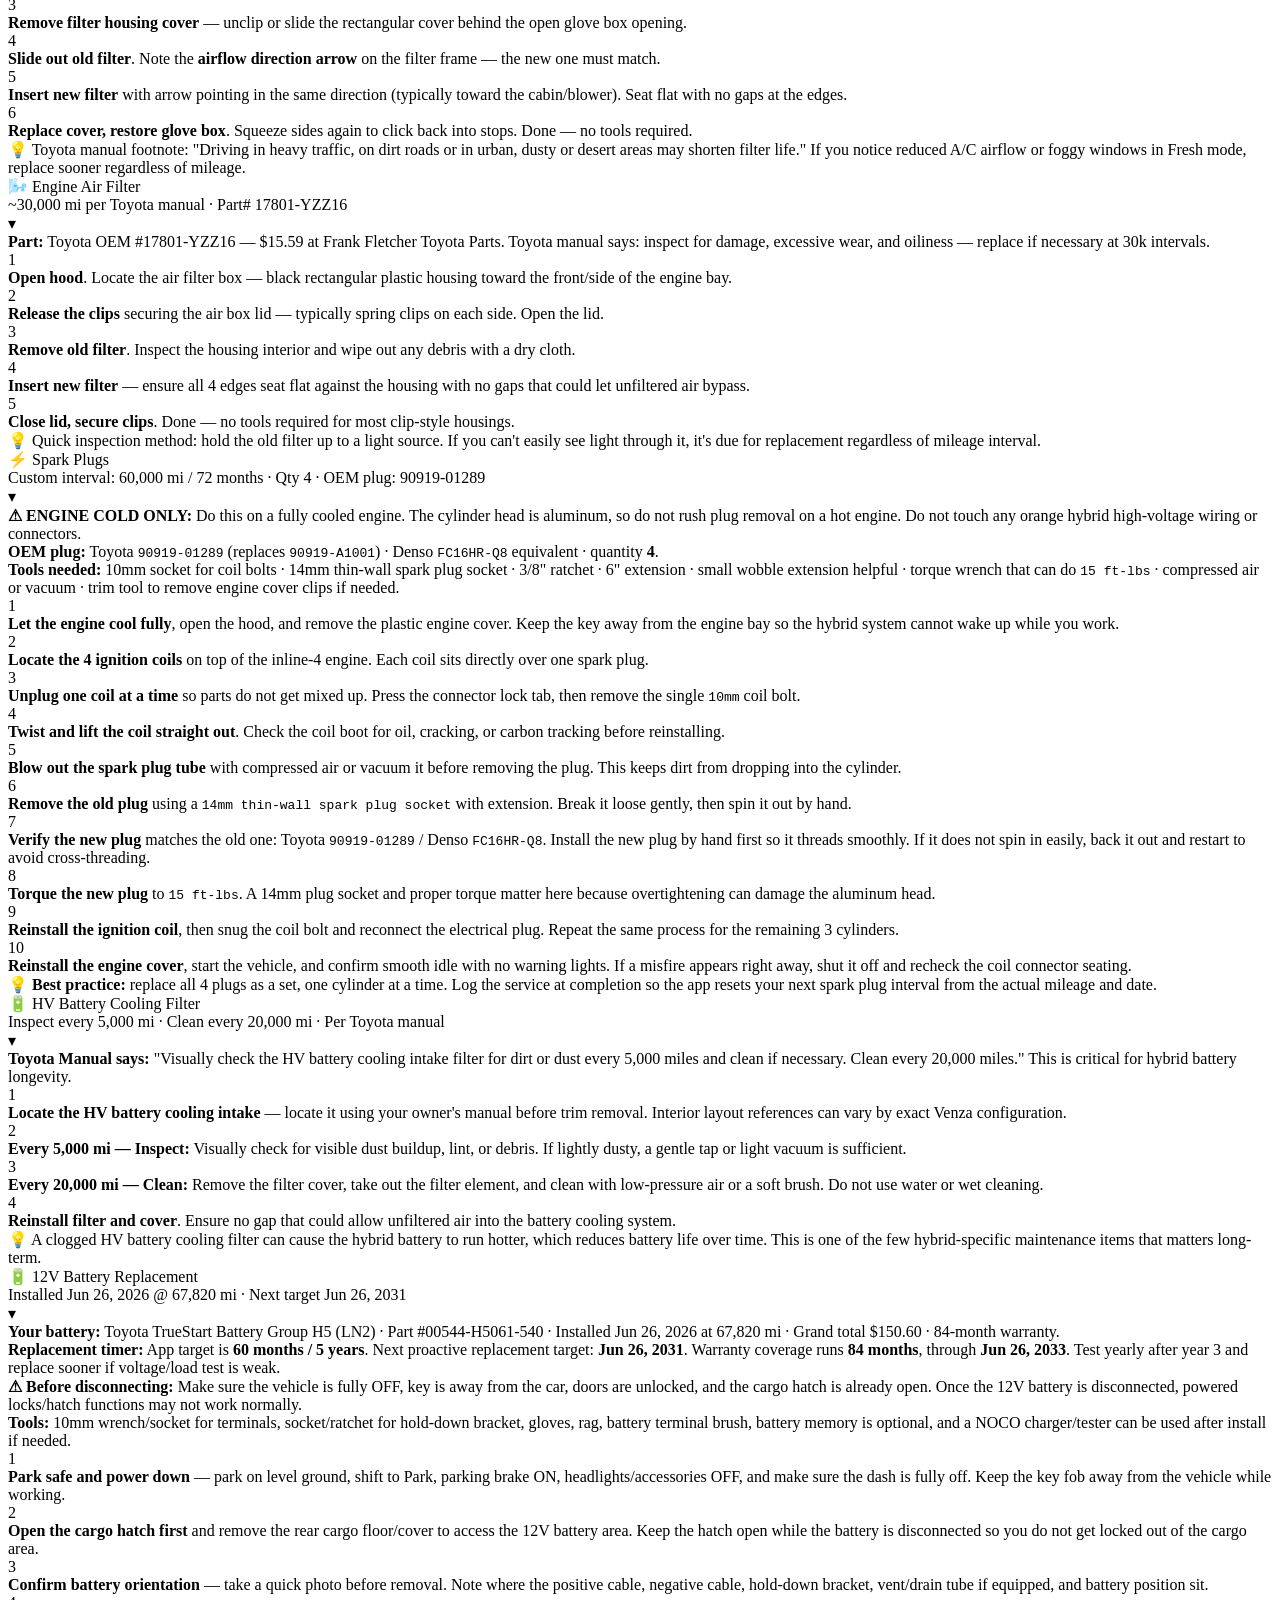
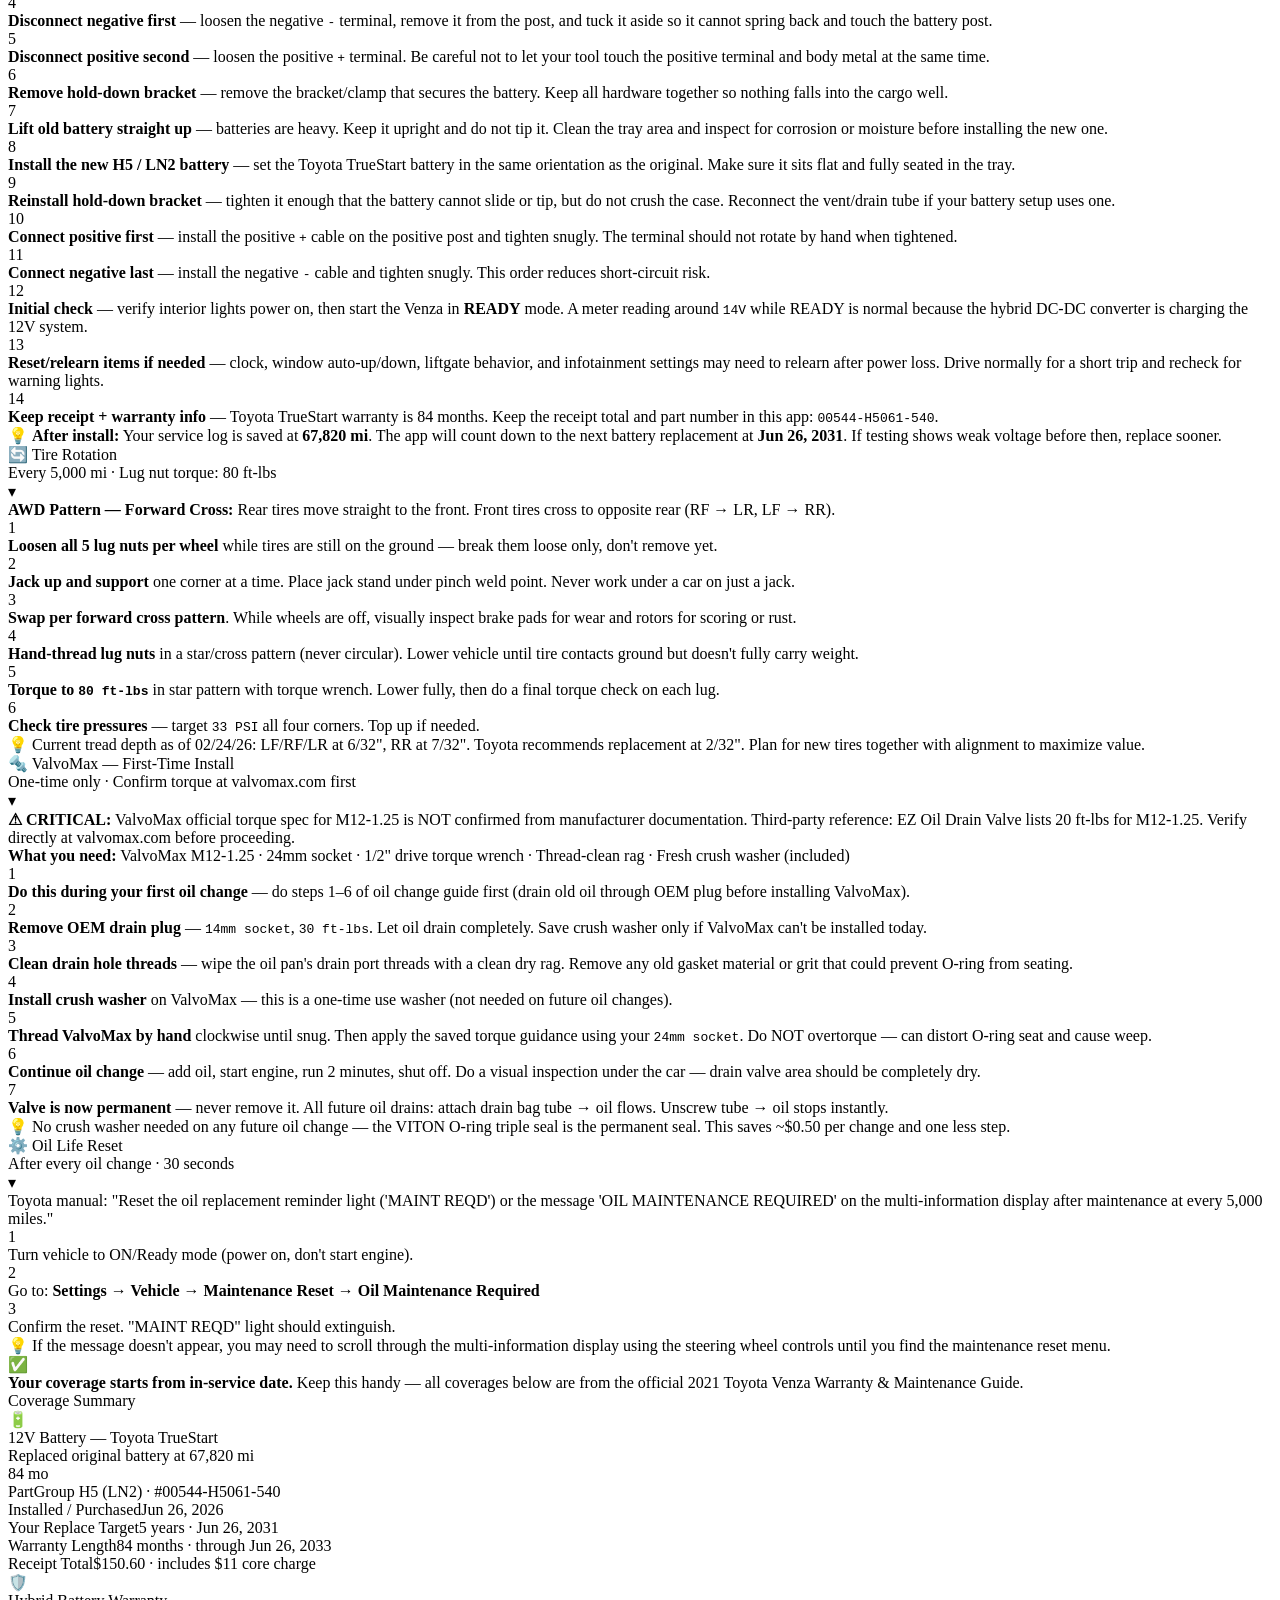
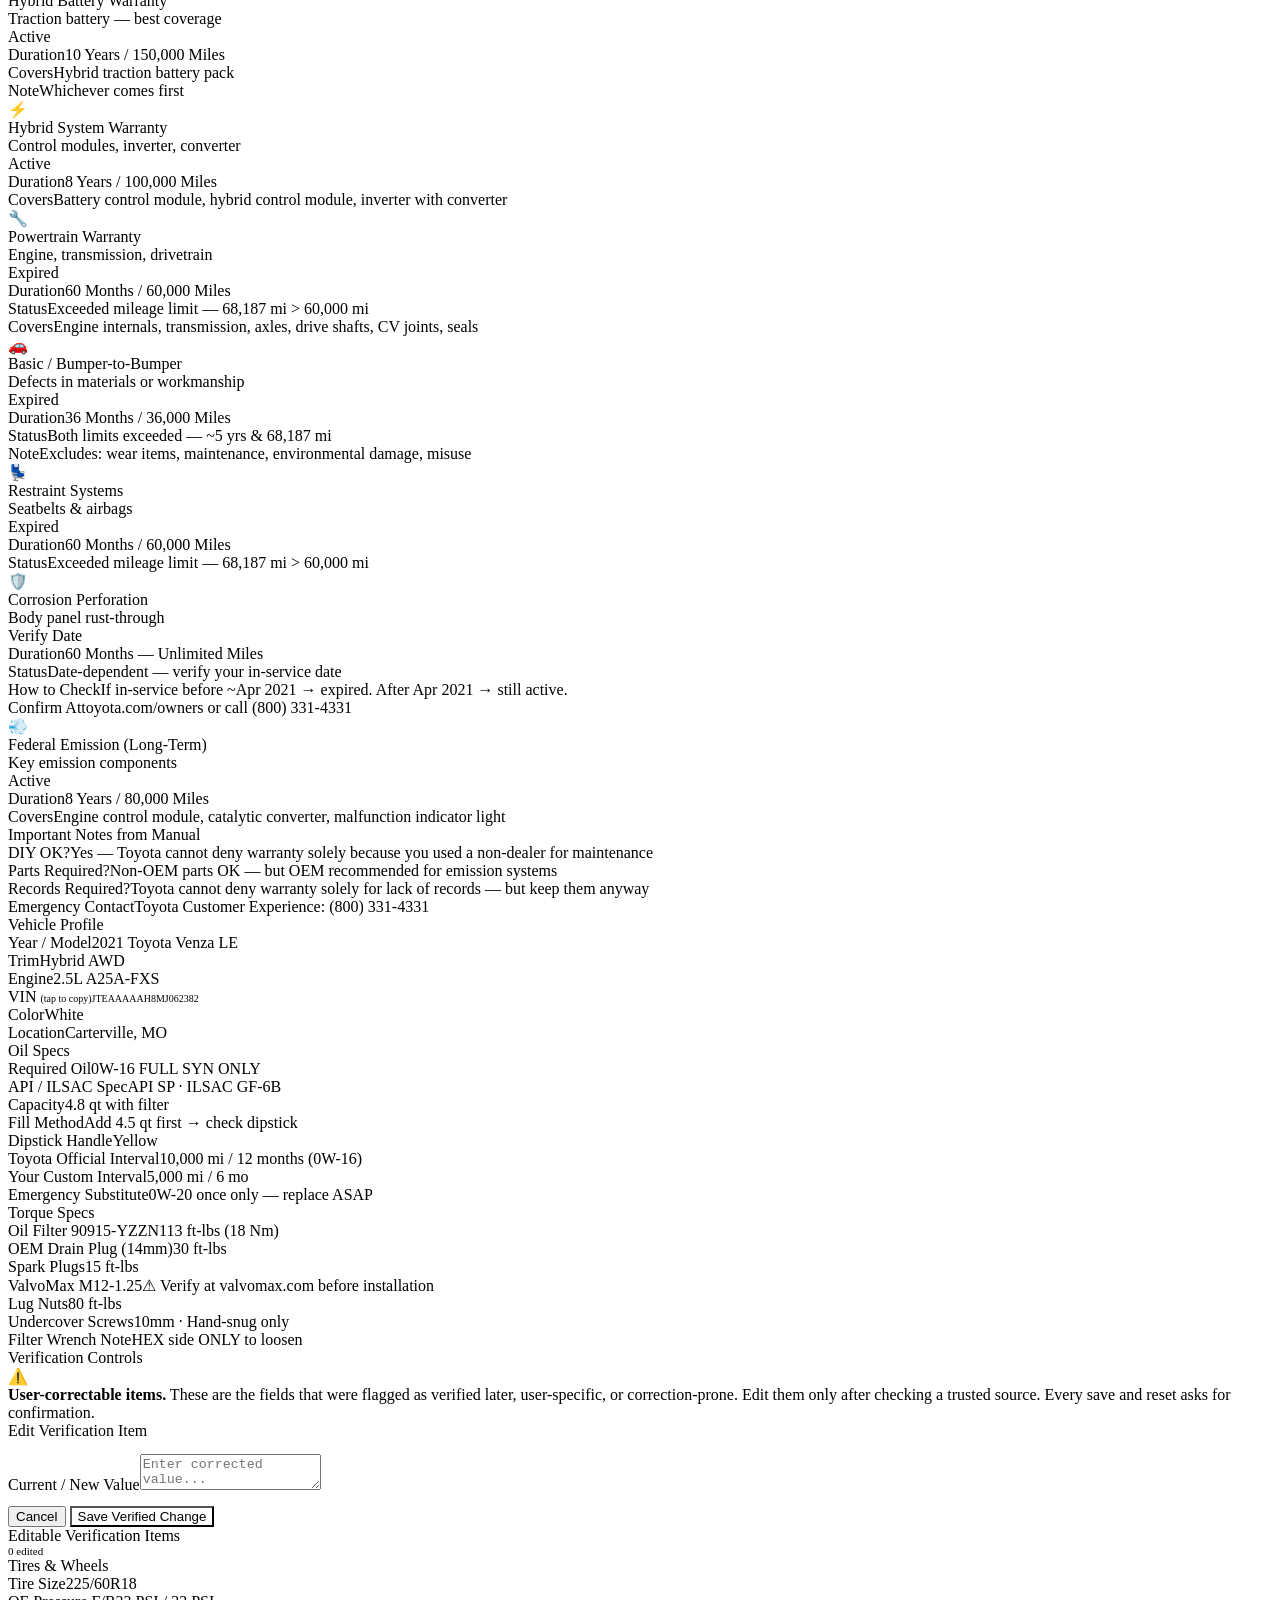
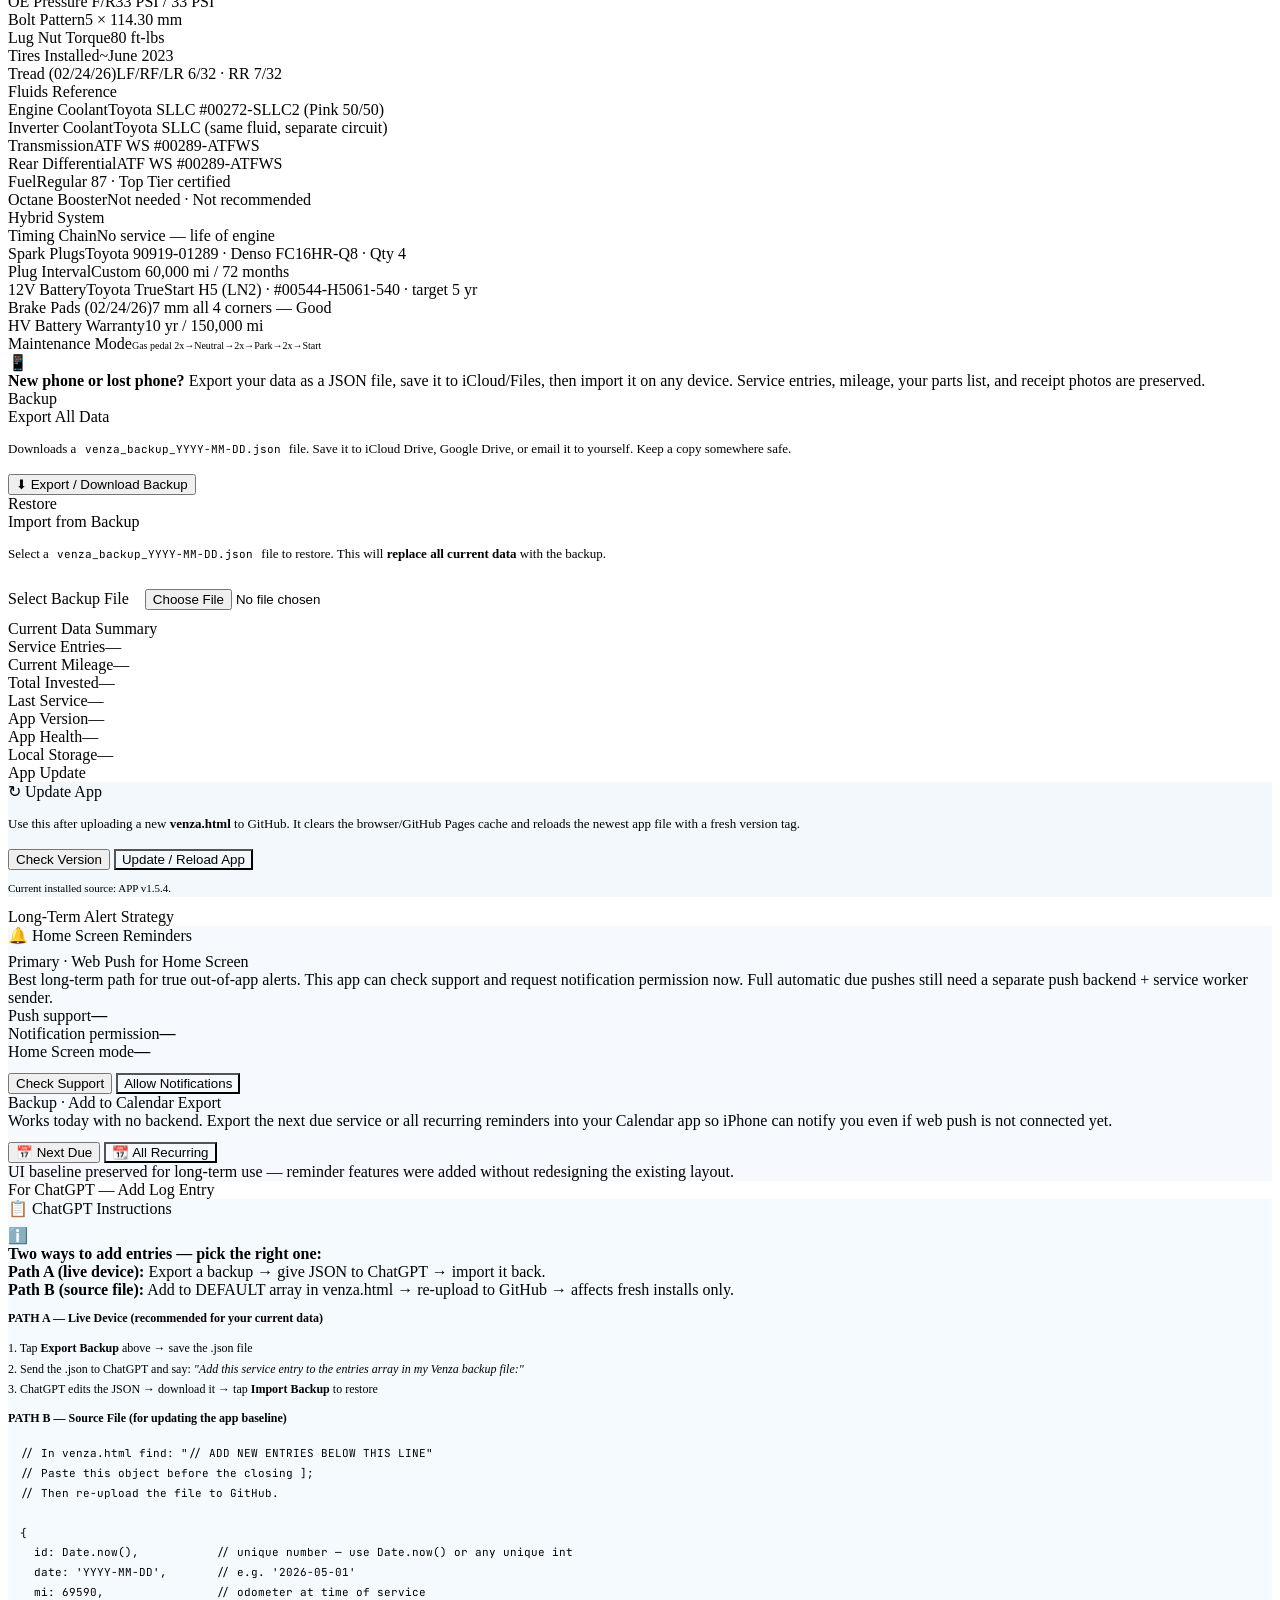
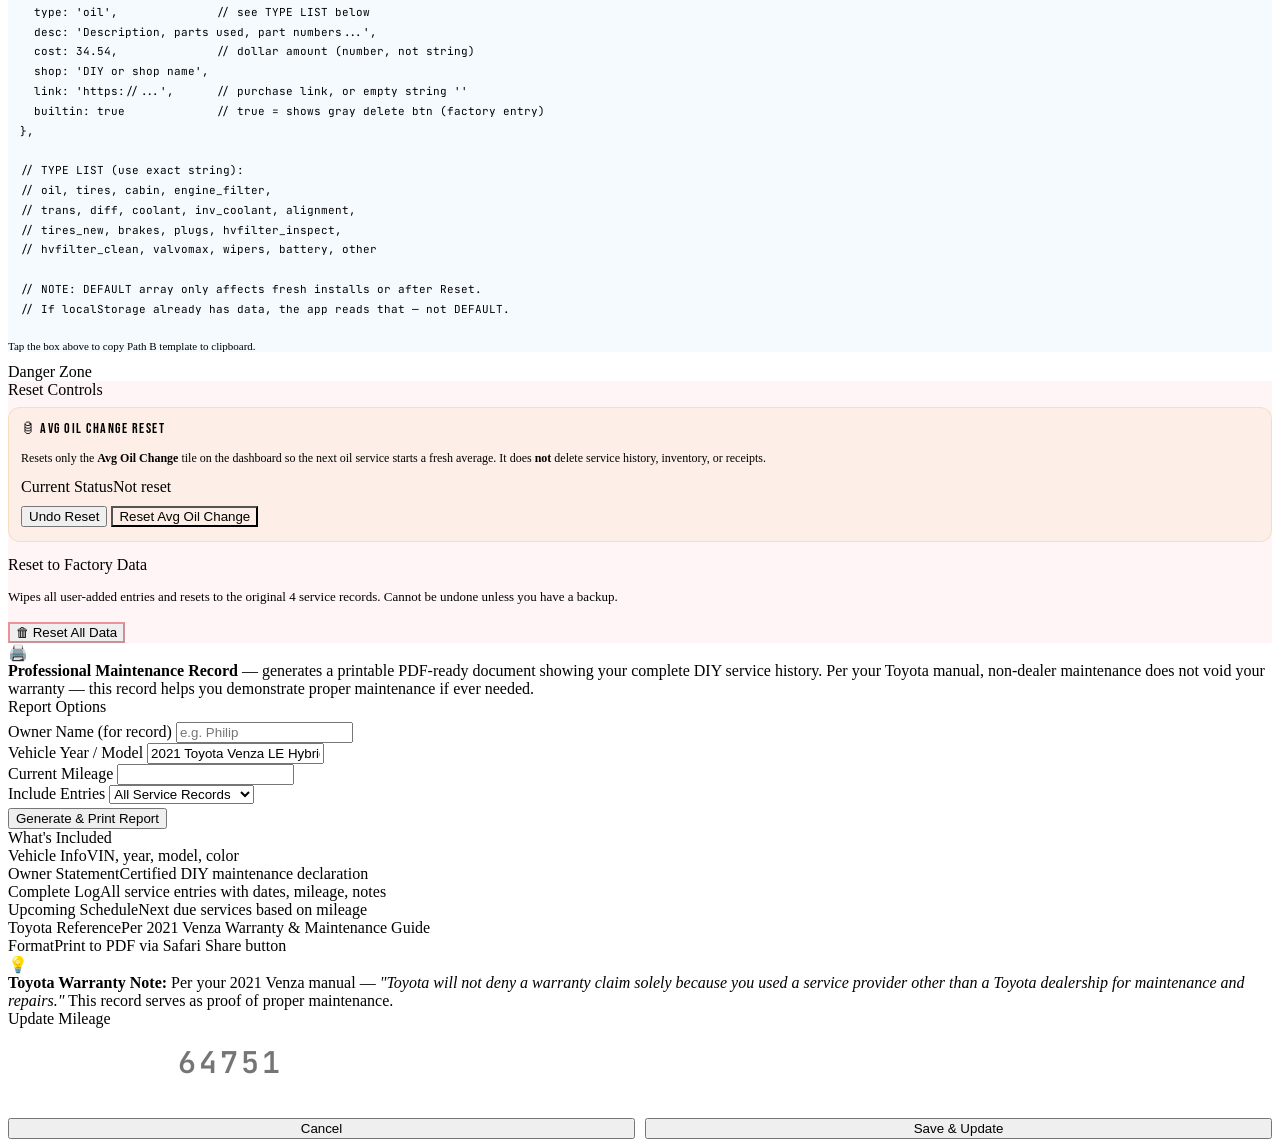
==== commit c87186c6: "Add files via upload" ====
--- a/venza.html
+++ b/venza.html
@@ -1,4 +1,5 @@
 <!DOCTYPE html>
+<!-- Venza Garage restructured build: CSS/JS split for faster updates. -->
 <html lang="en">
 <head>
 <meta charset="UTF-8">
@@ -7,912 +8,15 @@
 <meta name="apple-mobile-web-app-status-bar-style" content="black">
 <meta name="apple-mobile-web-app-title" content="Venza">
 <meta name="theme-color" content="#23262f">
+<meta http-equiv="Cache-Control" content="no-cache, no-store, must-revalidate">
+<meta http-equiv="Pragma" content="no-cache">
+<meta http-equiv="Expires" content="0">
 <title>Venza Garage</title>
+<meta name="application-name" content="Venza Garage">
 <link rel="preconnect" href="https://fonts.googleapis.com">
 <link href="https://fonts.googleapis.com/css2?family=Bebas+Neue&family=Outfit:wght@300;400;500;600;700&family=JetBrains+Mono:wght@400;500&display=swap" rel="stylesheet">
-<style>
-/* ─── RESET & ROOT ─────────────────────────────────────────── */
-*,*::before,*::after{box-sizing:border-box;margin:0;padding:0;-webkit-tap-highlight-color:transparent}
-:root{
-  --bg:#1c1e24;
-  --bg1:#23262f;
-  --bg2:#2a2d38;
-  --bg3:#31343f;
-  --bg4:#3a3d4a;
-  --border:#3a3d4a;
-  --border2:#44475a;
-  --toyota:#eb0a1e;
-  --toyota2:#ff3347;
-  --gold:#d4960a;
-  --gold2:#f0b530;
-  --green:#1a9e52;
-  --green2:#22d46e;
-  --blue:#2272d4;
-  --blue2:#4d9eff;
-  --orange:#d97a00;
-  --orange2:#f59e0b;
-  --text:#eef0f5;
-  --text2:#9aa0b8;
-  --text3:#5a6080;
-  --shadow:0 2px 8px rgba(0,0,0,.3),0 4px 20px rgba(0,0,0,.2);
-  --shadow-sm:0 1px 4px rgba(0,0,0,.25);
-  --safe-top:env(safe-area-inset-top);
-  --safe-bot:env(safe-area-inset-bottom);
-}
-html{background:var(--bg);height:100%}
-body{
-  font-family:'Outfit',sans-serif;
-  background:var(--bg);
-  color:var(--text);
-  min-height:100%;
-  overflow-x:hidden;
-  -webkit-font-smoothing:antialiased;
-}
-button{cursor:pointer;border:none;background:none;font-family:inherit;touch-action:manipulation}
-
-/* ─── STATUS BAR SPACER ────────────────────────────────────── */
-.status-bar{
-  height:calc(var(--safe-top) + 0px);
-  background:var(--bg1);
-  min-height:0;
-}
-
-/* ─── HEADER ───────────────────────────────────────────────── */
-.header{
-  background:var(--bg1);
-  border-bottom:1px solid var(--border);
-  padding:12px 16px 10px;
-  display:flex;align-items:center;justify-content:space-between;
-  position:sticky;top:0;z-index:200;
-  box-shadow:var(--shadow-sm);
-}
-.header-left{}
-.header-logo{
-  font-family:'Bebas Neue',sans-serif;
-  font-size:26px;letter-spacing:3px;
-  color:var(--text);line-height:1;
-  display:flex;align-items:center;gap:6px;
-}
-.header-logo-dot{
-  width:8px;height:8px;border-radius:50%;
-  background:var(--toyota);
-  box-shadow:0 0 8px var(--toyota);
-  flex-shrink:0;
-}
-.header-sub{
-  font-size:10px;color:var(--text3);
-  letter-spacing:1.5px;text-transform:uppercase;
-  font-family:'JetBrains Mono',monospace;
-  margin-top:2px;
-}
-.header-version{
-  display:inline-flex;align-items:center;gap:5px;
-  margin-top:5px;padding:3px 8px;
-  border:1px solid rgba(34,212,110,.22);
-  border-radius:999px;
-  background:rgba(34,212,110,.07);
-  color:var(--green2);
-  font-family:'JetBrains Mono',monospace;
-  font-size:9px;letter-spacing:.55px;
-  line-height:1.2;
-}
-.mileage-pill{
-  background:var(--bg3);
-  border:1.5px solid var(--border2);
-  border-radius:20px;
-  padding:6px 14px;
-  text-align:right;
-  cursor:pointer;
-  transition:all .2s;
-  box-shadow:var(--shadow-sm);
-}
-.mileage-pill:active{opacity:.7;transform:scale(.97)}
-.mileage-pill:hover{border-color:var(--green2);background:var(--bg4)}
-.mi-num{
-  font-family:'JetBrains Mono',monospace;
-  font-size:16px;font-weight:500;
-  color:var(--green2);line-height:1;
-}
-.mi-label{font-size:9px;color:var(--text3);letter-spacing:1px;text-transform:uppercase;margin-top:2px}
-
-/* ─── NAV TABS ─────────────────────────────────────────────── */
-.nav-wrap{
-  position:sticky;top:65px;z-index:190;
-  background:var(--bg1);
-  border-bottom:1px solid var(--border);
-  box-shadow:var(--shadow-sm);
-}
-.nav{
-  display:grid;
-  grid-template-columns:repeat(5,minmax(0,1fr));
-  gap:6px;
-  padding:8px 10px 10px;
-}
-.nav-btn{
-  width:100%;
-  min-width:0;
-  padding:9px 6px;
-  font-family:'Outfit',sans-serif;
-  font-size:11px;font-weight:600;
-  color:var(--text2);
-  border:1px solid var(--border2);
-  border-radius:10px;
-  background:var(--bg3);
-  letter-spacing:.35px;
-  white-space:normal;
-  line-height:1.2;
-  text-align:center;
-  transition:all .2s;
-  text-transform:uppercase;
-  min-height:42px;
-  display:flex;
-  align-items:center;
-  justify-content:center;
-}
-.nav-btn.active{color:var(--toyota);border-color:rgba(235,10,30,.38);background:rgba(235,10,30,.06)}
-
-/* ─── PAGES ────────────────────────────────────────────────── */
-.page{display:none;padding:16px;max-width:600px;margin:0 auto;
-  padding-bottom:calc(24px + var(--safe-bot));}
-.page.active{display:block;animation:fadeUp .25s ease both}
-@keyframes fadeUp{from{opacity:0;transform:translateY(10px)}to{opacity:1;transform:translateY(0)}}
-
-/* ─── SHARED COMPONENTS ────────────────────────────────────── */
-.section-label{
-  font-family:'Bebas Neue',sans-serif;
-  font-size:12px;letter-spacing:3px;
-  color:var(--text3);
-  margin:20px 0 8px;
-  display:flex;align-items:center;gap:8px;
-}
-.section-label::after{content:'';flex:1;height:1px;background:var(--border)}
-
-.card{
-  background:var(--bg2);
-  border:1px solid var(--border);
-  border-radius:14px;
-  overflow:hidden;
-  margin-bottom:10px;
-  box-shadow:var(--shadow-sm);
-}
-.card-head{
-  padding:12px 16px 10px;
-  border-bottom:1px solid var(--border);
-  display:flex;align-items:center;justify-content:space-between;
-}
-.card-title{
-  font-family:'Bebas Neue',sans-serif;
-  font-size:14px;letter-spacing:2px;
-  color:var(--text2);
-}
-.card-body{padding:0}
-
-.row{
-  display:flex;align-items:center;justify-content:space-between;
-  padding:10px 16px;
-  border-bottom:1px solid var(--border);
-  gap:12px;
-}
-.row:last-child{border-bottom:none}
-.row-key{font-size:13px;color:var(--text2);flex-shrink:0;line-height:1.4}
-.row-val{
-  font-family:'JetBrains Mono',monospace;
-  font-size:12px;color:var(--text);
-  text-align:right;word-break:break-word;line-height:1.4;
-}
-.row-val.red{color:var(--toyota2);font-weight:600}
-.row-val.green{color:var(--green2)}
-.row-val.orange{color:var(--orange2)}
-.row-val.gold{color:var(--gold2)}
-
-/* ─── HERO CARD ────────────────────────────────────────────── */
-.hero{
-  background:linear-gradient(135deg,#1a1d23 0%,#2d1215 50%,#1a1d23 100%);
-  border:none;
-  border-radius:16px;
-  padding:20px;
-  margin-bottom:10px;
-  position:relative;
-  overflow:hidden;
-  box-shadow:0 4px 20px rgba(0,0,0,.15);
-}
-.hero::before{
-  content:'';
-  position:absolute;top:-40px;right:-40px;
-  width:180px;height:180px;
-  background:radial-gradient(circle,rgba(235,10,30,.2) 0%,transparent 70%);
-  pointer-events:none;
-}
-.hero-label{
-  font-family:'Bebas Neue',sans-serif;
-  font-size:10px;letter-spacing:3px;
-  color:rgba(255,255,255,.5);margin-bottom:8px;
-}
-.hero-mi{
-  font-family:'Bebas Neue',sans-serif;
-  font-size:48px;line-height:1;
-  color:#ffffff;
-}
-.hero-mi span{color:#ff6b7a}
-.hero-desc{font-size:12px;color:rgba(255,255,255,.55);margin-top:4px;line-height:1.5}
-.progress-track{
-  height:3px;background:var(--bg4);
-  border-radius:2px;margin-top:14px;overflow:hidden;
-}
-.progress-fill{
-  height:100%;
-  background:linear-gradient(90deg,var(--green) 0%,var(--toyota) 100%);
-  border-radius:2px;
-  transition:width 1.2s cubic-bezier(.25,.46,.45,.94);
-}
-.progress-labels{
-  display:flex;justify-content:space-between;gap:8px;flex-wrap:wrap;
-  margin-top:5px;
-  font-family:'JetBrains Mono',monospace;
-  font-size:8px;color:var(--text3);
-}
-
-/* ─── GAUGE GRID ───────────────────────────────────────────── */
-.gauges{
-  display:grid;grid-template-columns:1fr 1fr;
-  gap:8px;margin-bottom:10px;
-}
-.gauge{
-  background:var(--bg2);border:1px solid var(--border);
-  border-radius:12px;padding:14px;
-  position:relative;overflow:hidden;
-  box-shadow:var(--shadow-sm);
-}
-.gauge::after{
-  content:'';position:absolute;
-  top:0;left:0;right:0;height:2px;
-  background:var(--accent,var(--toyota));
-}
-.g-val{
-  font-family:'Bebas Neue',sans-serif;
-  font-size:28px;line-height:1;margin-bottom:4px;
-  color:var(--text);
-}
-.g-label{font-size:9px;color:var(--text3);letter-spacing:1px;text-transform:uppercase}
-.avg-gauge{display:flex;flex-direction:column;justify-content:space-between;gap:8px}
-.avg-select-wrap{position:relative;margin-top:2px}
-.avg-select-wrap::after{content:'▾';position:absolute;right:12px;top:50%;transform:translateY(-50%);color:var(--text3);font-size:11px;pointer-events:none}
-.avg-select{width:100%;height:38px;background:linear-gradient(180deg,rgba(255,255,255,.03),rgba(255,255,255,.015));border:1px solid rgba(240,181,48,.2);border-radius:999px;padding:0 34px 0 12px;color:var(--text);font-family:'Outfit',sans-serif;font-size:12px;font-weight:600;outline:none;-webkit-appearance:none;appearance:none;box-shadow:inset 0 1px 0 rgba(255,255,255,.03)}
-.avg-select:focus{border-color:var(--gold2);box-shadow:0 0 0 3px rgba(212,150,10,.1),inset 0 1px 0 rgba(255,255,255,.03)}
-.need-card{background:rgba(255,255,255,.03);border:1px solid var(--border);border-radius:10px;padding:11px 12px;margin-bottom:8px}
-.need-top{display:flex;justify-content:space-between;align-items:flex-start;gap:10px}
-.need-name{font-size:13px;color:var(--text);font-weight:600;line-height:1.45}
-.need-qty{font-family:'JetBrains Mono',monospace;font-size:11px;color:var(--gold2);white-space:nowrap}
-.need-meta{font-size:10px;color:var(--text3);margin-top:4px;line-height:1.6}
-.need-links{margin-top:8px}
-
-/* ─── ALERT BOX ────────────────────────────────────────────── */
-.alert{
-  border-radius:10px;padding:12px 14px;
-  margin-bottom:10px;font-size:12px;
-  line-height:1.6;display:flex;gap:10px;align-items:flex-start;
-}
-.alert-icon{font-size:16px;flex-shrink:0;margin-top:1px}
-.alert-body{}
-.alert-title{font-weight:600;margin-bottom:2px;font-size:13px}
-.alert.red{background:rgba(235,10,30,.1);border:1px solid rgba(235,10,30,.25);color:#ff7080}
-.alert.green{background:rgba(34,212,110,.08);border:1px solid rgba(34,212,110,.2);color:var(--green2)}
-.alert.gold{background:rgba(212,150,10,.08);border:1px solid rgba(212,150,10,.2);color:var(--gold2)}
-.alert.blue{background:rgba(34,114,212,.1);border:1px solid rgba(34,114,212,.25);color:var(--blue2)}
-
-/* ─── SERVICE LOG ──────────────────────────────────────────── */
-.log-item{
-  background:var(--bg2);border:1px solid var(--border);
-  border-left:3px solid var(--green);
-  border-radius:10px;padding:14px 40px 14px 14px;margin-bottom:8px;
-  position:relative;
-  box-shadow:var(--shadow-sm);
-}
-.log-item.user-entry{border-left-color:var(--blue)}
-.log-top{display:flex;justify-content:space-between;align-items:flex-start;margin-bottom:6px;gap:8px}
-.log-date{font-family:'JetBrains Mono',monospace;font-size:11px;color:var(--text3)}
-.log-mi{font-family:'JetBrains Mono',monospace;font-size:12px;color:var(--green2);white-space:nowrap;font-weight:600}
-.log-type{
-  font-family:'Bebas Neue',sans-serif;
-  font-size:14px;letter-spacing:1px;
-  color:var(--text);margin-bottom:4px;
-}
-.log-desc{font-size:12px;color:var(--text2);line-height:1.5;margin-bottom:8px}
-.log-foot{display:flex;justify-content:space-between;align-items:center;flex-wrap:wrap;gap:6px}
-.log-shop{font-size:11px;color:var(--text3)}
-.log-cost{
-  font-family:'JetBrains Mono',monospace;
-  font-size:14px;font-weight:700;color:var(--orange2);
-}
-.log-link{font-size:11px;color:var(--blue2);text-decoration:none;font-weight:500}
-.delete-btn{
-  position:absolute;top:10px;right:10px;
-  color:#ffffff;
-  background:var(--toyota);
-  border-radius:50%;
-  width:22px;height:22px;
-  font-size:11px;font-weight:700;
-  display:flex;align-items:center;justify-content:center;
-  transition:all .2s;
-  opacity:0.7;
-  line-height:1;
-}
-.delete-btn:hover{opacity:1;transform:scale(1.1)}
-.delete-btn:active{transform:scale(.95)}
-.total-row{
-  background:var(--bg4);border:1px solid var(--border2);
-  border-radius:12px;padding:14px 16px;
-  display:flex;justify-content:space-between;align-items:center;
-  margin-top:4px;
-}
-.total-label{
-  font-family:'Bebas Neue',sans-serif;
-  font-size:13px;letter-spacing:2px;color:var(--text2);
-}
-.total-val{
-  font-family:'Bebas Neue',sans-serif;
-  font-size:26px;color:var(--text);
-}
-
-/* ─── FORM ─────────────────────────────────────────────────── */
-.form-section{
-  background:var(--bg2);border:1px solid var(--border);
-  border-radius:14px;padding:16px;margin-bottom:10px;
-  box-shadow:var(--shadow-sm);
-}
-.form-title{
-  font-family:'Bebas Neue',sans-serif;
-  font-size:16px;letter-spacing:2px;
-  color:var(--text);margin-bottom:16px;
-}
-.fl{margin-bottom:14px}
-.fl label{
-  display:block;font-size:10px;color:var(--text3);
-  letter-spacing:1.5px;text-transform:uppercase;
-  font-family:'Outfit',sans-serif;font-weight:600;
-  margin-bottom:6px;
-}
-.fi,.fs,.ft{
-  width:100%;background:var(--bg3);
-  border:1.5px solid var(--border2);border-radius:8px;
-  padding:12px 13px;color:var(--text);
-  font-family:'Outfit',sans-serif;
-  font-size:16px; /* 16px minimum prevents Safari auto-zoom on focus */
-  outline:none;transition:border-color .2s,box-shadow .2s;
-  -webkit-appearance:none;
-  color-scheme:dark;
-}
-.fi:focus,.fs:focus,.ft:focus{
-  border-color:var(--toyota);
-  box-shadow:0 0 0 3px rgba(235,10,30,.1);
-}
-.ft{resize:vertical;min-height:76px}
-.fg2{display:grid;grid-template-columns:1fr 1fr;gap:10px}
-/* ─── MILEAGE FIELD HINTS ───────────────────────────────────── */
-.mi-hint{font-size:11px;color:var(--text3);margin-top:5px;line-height:1.5;
-  font-family:'JetBrains Mono',monospace;}
-.mi-warn{display:none;margin-top:6px;padding:8px 11px;border-radius:7px;
-  background:rgba(217,122,0,.1);border:1px solid rgba(217,122,0,.3);
-  font-size:12px;color:var(--orange2);line-height:1.5;}
-.mi-warn.visible{display:block}
-/* ─── PART ROW IMPROVEMENTS ─────────────────────────────────── */
-.item-editor-top{display:flex;align-items:center;justify-content:space-between;gap:12px;margin-bottom:10px}
-.item-editor-title{font-size:11px;color:var(--text2);font-weight:600;letter-spacing:.5px;
-  flex:1;min-width:0;overflow:hidden;text-overflow:ellipsis;white-space:nowrap;}
-.item-editor-title.named{color:var(--text);font-size:12px}
-.item-grid{display:grid;grid-template-columns:1fr 1fr;gap:8px}
-.item-grid .span2{grid-column:1/-1}
-.item-price-row{display:grid;grid-template-columns:1fr 1fr;gap:8px;align-items:end}
-.item-subtotal{
-  grid-column:1/-1;
-  display:none;
-  font-family:'JetBrains Mono',monospace;
-  font-size:12px;color:var(--orange2);font-weight:600;
-  text-align:right;padding:4px 2px 0;
-}
-.item-subtotal.visible{display:block}
-/* ─── PARTS AUTOCOMPLETE ─────────────────────────────────────── */
-.part-ac-wrap{position:relative;grid-column:1/-1}
-.part-ac{
-  display:none;position:absolute;left:0;right:0;top:100%;z-index:300;
-  background:var(--bg1);border:1.5px solid var(--toyota);
-  border-top:none;border-radius:0 0 8px 8px;
-  max-height:200px;overflow-y:auto;
-  -webkit-overflow-scrolling:touch;
-  box-shadow:0 8px 24px rgba(0,0,0,.4);
-}
-.part-ac.open{display:block}
-.part-ac-item{
-  padding:11px 13px;border-bottom:1px solid var(--border);
-  cursor:pointer;transition:background .15s;
-}
-.part-ac-item:last-child{border-bottom:none}
-.part-ac-item:active,.part-ac-item:hover{background:rgba(235,10,30,.08)}
-.part-ac-name{font-size:14px;font-weight:600;color:var(--text);line-height:1.3}
-.part-ac-meta{font-size:11px;color:var(--text3);margin-top:2px;line-height:1.4}
-.part-ac-price{font-family:'JetBrains Mono',monospace;font-size:11px;color:var(--orange2)}
-.btn-primary{
-  width:100%;padding:14px;
-  background:var(--toyota);color:#fff;
-  border-radius:10px;font-weight:700;font-size:15px;
-  letter-spacing:.5px;transition:all .2s;
-  font-family:'Outfit',sans-serif;
-}
-.btn-primary:active{transform:scale(.98);background:#c90019}
-.btn-ghost{
-  width:100%;padding:13px;
-  background:var(--bg3);color:var(--text2);
-  border:1.5px solid var(--border2);border-radius:10px;
-  font-size:14px;font-family:'Outfit',sans-serif;
-  transition:all .2s;
-}
-.btn-ghost:active{opacity:.7}
-.btn-row{display:grid;grid-template-columns:1fr 1fr;gap:10px;margin-top:4px}
-.item-builder{display:flex;flex-direction:column;gap:10px}
-.item-editor{background:rgba(255,255,255,.02);border:1px solid var(--border);border-radius:10px;padding:12px}
-.item-editor-top{display:flex;align-items:center;justify-content:space-between;gap:12px;margin-bottom:10px}
-.item-editor-title{font-size:11px;color:var(--text2);font-weight:600;letter-spacing:.5px}
-.item-remove{color:var(--toyota);font-size:11px;font-weight:700;border:1px solid rgba(235,10,30,.25);border-radius:999px;padding:4px 10px}
-.item-grid{display:grid;grid-template-columns:1fr 1fr;gap:10px}
-.item-check{display:flex;align-items:center;gap:8px;margin-top:10px;font-size:12px;color:var(--text2)}
-.item-check input{accent-color:var(--toyota);width:16px;height:16px}
-.item-builder-actions{display:grid;grid-template-columns:1fr;gap:8px;margin-top:2px}
-.item-add{width:100%;padding:11px 13px;background:var(--bg3);color:var(--text2);border:1.5px dashed var(--border2);border-radius:10px;font-size:13px;font-weight:600}
-.item-linked{display:inline-block;font-size:9px;padding:2px 7px;border-radius:5px;font-weight:700;letter-spacing:.5px;text-transform:uppercase;background:rgba(34,114,212,.1);color:var(--blue2);border:1px solid rgba(34,114,212,.25)}
-.log-parts{margin-top:10px;border-top:1px dashed var(--border);padding-top:10px;display:flex;flex-direction:column;gap:8px}
-.log-part{background:rgba(255,255,255,.02);border:1px solid var(--border);border-radius:8px;padding:9px 10px}
-.log-part-top{display:flex;justify-content:space-between;align-items:flex-start;gap:8px}
-.log-part-name{font-size:12px;color:var(--text);font-weight:600;line-height:1.45}
-.log-part-price{font-family:'JetBrains Mono',monospace;font-size:11px;color:var(--orange2);white-space:nowrap}
-.log-part-meta{font-size:10px;color:var(--text3);margin-top:3px;line-height:1.5}
-.log-part-link{font-size:10px;color:var(--blue2);text-decoration:none;display:inline-block;margin-top:4px}
-.service-parts-toggle{width:100%;display:flex;align-items:center;justify-content:space-between;gap:12px;padding:12px 13px;background:var(--bg3);color:var(--text);border:1.5px solid var(--border2);border-radius:10px;font-size:13px;font-weight:600}
-.service-parts-toggle small{display:block;font-size:10px;color:var(--text3);font-weight:500;margin-top:3px}
-.service-parts-toggle .chev{font-size:18px;color:var(--text3);transition:transform .2s}
-.service-parts-toggle.open .chev{transform:rotate(180deg)}
-.service-parts-wrap{display:none;margin-top:12px}
-.service-parts-wrap.open{display:block}
-.auto-cost-note{font-size:10px;color:var(--text3);line-height:1.6;margin-top:6px}
-/* ─── REUSE LAST PARTS BAR ──────────────────────────────────── */
-.reuse-bar{
-  display:none;align-items:flex-start;gap:10px;
-  background:rgba(34,212,110,.06);
-  border:1px solid rgba(34,212,110,.22);
-  border-radius:10px;padding:10px 13px;
-  margin-top:10px;animation:fadeUp .2s ease both;
-}
-.reuse-bar.visible{display:flex}
-.reuse-bar-info{flex:1;min-width:0}
-.reuse-bar-label{font-size:10px;font-weight:700;letter-spacing:.8px;text-transform:uppercase;color:var(--green2);margin-bottom:3px}
-.reuse-bar-meta{font-size:12px;font-weight:600;color:var(--text);margin-bottom:3px;white-space:nowrap;overflow:hidden;text-overflow:ellipsis}
-.reuse-bar-parts{font-size:11px;color:var(--text2);line-height:1.5;white-space:nowrap;overflow:hidden;text-overflow:ellipsis}
-.reuse-bar-btn{
-  flex-shrink:0;background:var(--green);color:#fff;
-  border-radius:8px;padding:8px 14px;
-  font-size:12px;font-weight:700;letter-spacing:.3px;
-  border:none;cursor:pointer;transition:all .2s;align-self:center;
-}
-.reuse-bar-btn:active{opacity:.75;transform:scale(.96)}
-.parts-group-head{padding:12px 16px 10px;background:rgba(255,255,255,.03);border-bottom:1px solid var(--border);font-family:'Bebas Neue',sans-serif;font-size:14px;letter-spacing:1.4px;color:var(--gold2)}
-.parts-source-row{margin-top:8px;display:flex;flex-direction:column;gap:6px}
-.parts-source-chip{display:flex;justify-content:space-between;gap:10px;align-items:flex-start;background:rgba(255,255,255,.03);border:1px solid var(--border);border-radius:8px;padding:8px 10px}
-.parts-source-left{min-width:0}
-.parts-source-store{font-size:11px;color:var(--text);font-weight:600;line-height:1.45}
-.parts-source-meta{font-size:10px;color:var(--text3);margin-top:2px;line-height:1.5}
-.parts-source-price{font-family:'JetBrains Mono',monospace;font-size:11px;color:var(--orange2);white-space:nowrap}
-.parts-mini-tag{display:inline-block;font-size:9px;padding:2px 7px;border-radius:5px;font-weight:700;letter-spacing:.5px;text-transform:uppercase;background:rgba(34,114,212,.1);color:var(--blue2);border:1px solid rgba(34,114,212,.25);margin-top:6px}
-.log-parts-summary{font-size:11px;color:var(--text2);margin-top:10px;border-top:1px dashed var(--border);padding-top:10px}
-.log-parts-grid{margin-top:8px;display:flex;flex-direction:column;gap:8px}
-
-/* ─── UPCOMING ─────────────────────────────────────────────── */
-.svc-item{
-  display:flex;align-items:center;gap:12px;
-  padding:12px 16px;border-bottom:1px solid var(--border);
-}
-.svc-item:last-child{border-bottom:none}
-.svc-dot{
-  width:9px;height:9px;border-radius:50%;flex-shrink:0;
-}
-.svc-dot.next{background:var(--toyota);box-shadow:0 0 8px rgba(235,10,30,.6)}
-.svc-dot.watch{background:var(--orange2)}
-.svc-dot.routine{background:var(--green2)}
-.svc-dot.long{background:var(--text3)}
-.svc-info{flex:1}
-.svc-name{font-size:13px;color:var(--text);line-height:1.4}
-.svc-note{font-size:11px;color:var(--text3);margin-top:2px}
-.svc-right{text-align:right;flex-shrink:0}
-.svc-mi{
-  font-family:'JetBrains Mono',monospace;
-  font-size:11px;color:var(--text3);
-}
-.badge{
-  display:inline-block;
-  font-size:9px;padding:2px 7px;
-  border-radius:4px;font-weight:700;
-  letter-spacing:.5px;text-transform:uppercase;
-  margin-top:3px;
-}
-.badge.red{background:rgba(235,10,30,.15);color:#ff7080;border:1px solid rgba(235,10,30,.3)}
-.badge.orange{background:rgba(217,122,0,.12);color:var(--orange2);border:1px solid rgba(217,122,0,.3)}
-.badge.green{background:rgba(34,212,110,.1);color:var(--green2);border:1px solid rgba(34,212,110,.25)}
-.badge.gray{background:rgba(90,96,128,.2);color:var(--text3);border:1px solid rgba(90,96,128,.3)}
-
-/* ─── SCHEDULE CUSTOMIZER ───────────────────────────────── */
-.sched-config-item{padding:14px 16px;border-bottom:1px solid var(--border)}
-.sched-config-item:last-child{border-bottom:none}
-.sched-config-top{display:flex;align-items:flex-start;justify-content:space-between;gap:10px;margin-bottom:8px}
-.sched-config-name{font-size:13px;color:var(--text);font-weight:600;line-height:1.45}
-.sched-config-meta{font-size:10px;color:var(--text3);line-height:1.6;margin-top:4px}
-.sched-config-grid{display:grid;grid-template-columns:1fr 1fr;gap:10px;margin-top:10px}
-.sched-config-actions{display:flex;gap:8px;flex-wrap:wrap;margin-top:10px}
-.sched-flag{display:inline-block;font-size:9px;padding:2px 7px;border-radius:5px;font-weight:700;letter-spacing:.5px;text-transform:uppercase}
-.sched-flag.default{background:rgba(90,96,128,.18);color:var(--text3);border:1px solid rgba(90,96,128,.25)}
-.sched-flag.custom{background:rgba(34,114,212,.1);color:var(--blue2);border:1px solid rgba(34,114,212,.25)}
-.sched-flag.earlier{background:rgba(34,212,110,.1);color:var(--green2);border:1px solid rgba(34,212,110,.25)}
-.sched-flag.later{background:rgba(217,122,0,.12);color:var(--orange2);border:1px solid rgba(217,122,0,.3)}
-.sched-inline-note{font-size:11px;color:var(--text3);line-height:1.6;margin-top:4px}
-.sched-toggle-head{cursor:pointer;user-select:none}
-.sched-toggle-right{display:flex;align-items:center;gap:8px;flex-shrink:0}
-.sched-toggle-chevron{color:var(--text3);font-size:18px;line-height:1;transition:transform .25s cubic-bezier(.25,.46,.45,.94)}
-.sched-toggle-head[aria-expanded="true"] .sched-toggle-chevron{transform:rotate(180deg)}
-#scheduleConfigList{display:none}
-#scheduleConfigList.expanded{display:block}
-
-/* ─── PARTS ────────────────────────────────────────────────── */
-.part-item{
-  padding:12px 16px;border-bottom:1px solid var(--border);
-}
-.part-item:last-child{border-bottom:none}
-.part-row1{display:flex;justify-content:space-between;align-items:flex-start;gap:8px;margin-bottom:3px}
-.part-name{font-size:13px;color:var(--text);font-weight:500}
-.part-price{
-  font-family:'JetBrains Mono',monospace;
-  font-size:13px;color:var(--orange2);
-  white-space:nowrap;flex-shrink:0;
-}
-.part-num{font-family:'JetBrains Mono',monospace;font-size:10px;color:var(--text3);margin-bottom:3px}
-.part-link{font-size:11px;color:var(--blue2);text-decoration:none}
-.part-missing{font-size:11px;color:var(--text3);font-style:italic}
-.inv-check{display:flex;align-items:center;gap:8px;font-size:12px;color:var(--text2);margin:4px 0 14px}
-.inv-row{padding:12px 16px;border-bottom:1px solid var(--border)}
-.inv-row:last-child{border-bottom:none}
-.inv-top{display:flex;justify-content:space-between;align-items:flex-start;gap:10px}
-.inv-name{font-size:13px;color:var(--text);font-weight:600;line-height:1.45}
-.inv-meta{font-size:10px;color:var(--text3);margin-top:4px;line-height:1.5}
-.inv-qty{font-family:'JetBrains Mono',monospace;font-size:11px;padding:4px 8px;border-radius:6px;border:1px solid var(--border2);background:var(--bg4);color:var(--text2);white-space:nowrap}
-.inv-qty.low{color:var(--orange2);border-color:rgba(245,158,11,.3)}
-.inv-qty.out{color:var(--toyota2);border-color:rgba(235,10,30,.3)}
-.inv-actions{display:flex;gap:8px;flex-wrap:wrap;margin-top:10px}
-.inv-btn{font-size:11px;border:1px solid var(--border2);border-radius:7px;padding:6px 10px;background:var(--bg3);color:var(--text2)}
-.inv-btn.danger{border-color:rgba(235,10,30,.35);color:var(--toyota2)}
-.suggest-card{background:var(--bg3);border:1px solid var(--border2);border-radius:10px;padding:10px 12px;margin-bottom:8px}
-.suggest-top{display:flex;justify-content:space-between;align-items:flex-start;gap:10px}
-.suggest-name{font-size:13px;color:var(--text);font-weight:600;line-height:1.45}
-.suggest-meta{font-size:10px;color:var(--text3);margin-top:4px;line-height:1.5}
-.suggest-btn{margin-top:8px;font-size:11px;border:1px solid rgba(34,212,110,.28);background:rgba(34,212,110,.08);color:var(--green2);border-radius:7px;padding:6px 10px}
-.selected-use{background:var(--bg2);border:1px solid var(--border);border-radius:10px;padding:10px 12px;margin-bottom:8px}
-.selected-use-top{display:flex;justify-content:space-between;align-items:flex-start;gap:10px}
-.selected-use-actions{display:flex;gap:8px;flex-wrap:wrap;margin-top:8px}
-.selected-use-btn{font-size:11px;border:1px solid var(--border2);background:var(--bg3);color:var(--text2);border-radius:7px;padding:5px 9px}
-.selected-use-btn.danger{border-color:rgba(235,10,30,.35);color:var(--toyota2)}
-.parts-badge{display:inline-block;font-size:9px;padding:2px 7px;border-radius:5px;font-weight:700;letter-spacing:.5px;text-transform:uppercase;margin-top:6px;background:rgba(212,150,10,.1);color:var(--gold2);border:1px solid rgba(212,150,10,.25)}
-.master-source-list{display:flex;flex-direction:column;gap:8px;margin-top:10px}
-.master-source{background:rgba(255,255,255,.03);border:1px solid var(--border);border-radius:8px;padding:9px 10px}
-.master-source-top{display:flex;justify-content:space-between;align-items:flex-start;gap:8px}
-.master-source-name{font-size:11px;color:var(--text);font-weight:600;line-height:1.45}
-.master-source-meta{font-size:10px;color:var(--text3);margin-top:3px;line-height:1.5}
-.master-source-price{font-family:'JetBrains Mono',monospace;font-size:11px;color:var(--orange2);white-space:nowrap}
-.master-editor-note{font-size:11px;color:var(--text3);margin-top:8px;line-height:1.6}
-.master-empty{padding:14px 16px;font-size:12px;color:var(--text3);line-height:1.6}
-
-/* ─── GUIDES ───────────────────────────────────────────────── */
-.guide-item{
-  background:var(--bg2);border:1px solid var(--border);
-  border-radius:12px;margin-bottom:8px;overflow:hidden;
-  box-shadow:var(--shadow-sm);
-}
-.guide-head{
-  display:flex;align-items:center;justify-content:space-between;
-  padding:14px 16px;cursor:pointer;
-  user-select:none;
-  transition:background .15s;
-}
-.guide-head:active{background:var(--bg3)}
-.guide-head-left{}
-.guide-title{
-  font-family:'Bebas Neue',sans-serif;
-  font-size:16px;letter-spacing:1.5px;color:var(--text);
-}
-.guide-meta{font-size:11px;color:var(--text3);margin-top:2px}
-.guide-chevron{
-  color:var(--text3);font-size:20px;
-  transition:transform .3s cubic-bezier(.25,.46,.45,.94);
-  flex-shrink:0;
-}
-.guide-item.open .guide-chevron{transform:rotate(180deg)}
-.guide-body{
-  display:none;
-  padding:0 16px 16px;
-  border-top:1px solid var(--border);
-  padding-top:14px;
-}
-.guide-item.open .guide-body{display:block}
-
-.step{display:flex;gap:12px;margin-bottom:13px;align-items:flex-start}
-.step:last-of-type{margin-bottom:0}
-.step-n{
-  width:22px;height:22px;border-radius:50%;
-  background:var(--toyota);color:#fff;
-  font-size:11px;font-weight:700;
-  display:flex;align-items:center;justify-content:center;
-  flex-shrink:0;margin-top:1px;
-}
-.step-t{font-size:13px;color:var(--text2);line-height:1.6}
-.step-t strong{color:var(--text)}
-.step-t code{
-  font-family:'JetBrains Mono',monospace;
-  font-size:11px;background:var(--bg4);
-  padding:1px 5px;border-radius:3px;color:var(--orange2);
-}
-.g-warn{
-  background:rgba(235,10,30,.08);border:1px solid rgba(235,10,30,.2);
-  border-radius:8px;padding:10px 12px;margin-bottom:12px;
-  font-size:12px;color:#ff8090;line-height:1.6;
-}
-.g-info{
-  background:rgba(34,114,212,.08);border:1px solid rgba(34,114,212,.2);
-  border-radius:8px;padding:10px 12px;margin-bottom:12px;
-  font-size:12px;color:var(--blue2);line-height:1.6;
-}
-.g-tip{
-  background:rgba(34,212,110,.07);border:1px solid rgba(34,212,110,.18);
-  border-radius:8px;padding:10px 12px;margin-top:12px;
-  font-size:12px;color:var(--green2);line-height:1.6;
-}
-.guide-actions{display:flex;gap:8px;flex-wrap:wrap;margin-top:14px}
-.guide-btn{font-size:11px;border:1px solid var(--border2);border-radius:8px;padding:8px 10px;background:var(--bg3);color:var(--text2);font-weight:600}
-.guide-btn.primary{border-color:rgba(34,114,212,.28);color:var(--blue2);background:rgba(34,114,212,.08)}
-.guide-btn.print{border-color:rgba(212,150,10,.28);color:var(--gold2);background:rgba(212,150,10,.08)}
-.g-gold{
-  background:rgba(212,150,10,.08);border:1px solid rgba(212,150,10,.2);
-  border-radius:8px;padding:10px 12px;margin-bottom:12px;
-  font-size:12px;color:var(--gold2);line-height:1.6;
-}
-
-/* ─── WARRANTY ─────────────────────────────────────────────── */
-.warranty-card{
-  background:var(--bg2);border:1px solid var(--border);
-  border-radius:12px;margin-bottom:8px;overflow:hidden;
-  box-shadow:var(--shadow-sm);
-}
-.wc-head{
-  display:flex;align-items:center;gap:10px;
-  padding:14px 16px;border-bottom:1px solid var(--border);
-}
-.wc-icon{font-size:20px;flex-shrink:0}
-.wc-title{
-  font-family:'Bebas Neue',sans-serif;
-  font-size:15px;letter-spacing:1.5px;color:var(--text);
-}
-.wc-sub{font-size:11px;color:var(--text3);margin-top:1px}
-.wc-badge{
-  margin-left:auto;
-  font-family:'JetBrains Mono',monospace;
-  font-size:11px;
-  padding:4px 10px;border-radius:6px;
-  white-space:nowrap;flex-shrink:0;
-}
-.wc-badge.active{background:rgba(34,212,110,.1);color:var(--green2);border:1px solid rgba(34,212,110,.25)}
-.wc-badge.check{background:rgba(212,150,10,.1);color:var(--gold2);border:1px solid rgba(212,150,10,.25)}
-.wc-badge.expired{background:rgba(90,96,128,.15);color:var(--text3);border:1px solid rgba(90,96,128,.25)}
-.wc-body{padding:12px 16px}
-.wc-row{
-  display:flex;justify-content:space-between;
-  padding:7px 0;border-bottom:1px solid var(--border);
-  font-size:12px;gap:10px;
-}
-.wc-row:last-child{border-bottom:none}
-.wc-row-k{color:var(--text2)}
-.wc-row-v{
-  font-family:'JetBrains Mono',monospace;
-  color:var(--text);text-align:right;font-weight:500;font-size:11px;
-}
-
-/* ─── MODAL ────────────────────────────────────────────────── */
-.overlay{
-  display:none;position:fixed;inset:0;
-  background:rgba(0,0,0,.45);z-index:500;
-  align-items:flex-end;justify-content:center;
-  backdrop-filter:blur(6px);
-  -webkit-backdrop-filter:blur(6px);
-}
-.overlay.open{display:flex;animation:fadeIn .2s ease}
-@keyframes fadeIn{from{opacity:0}to{opacity:1}}
-.modal{
-  background:var(--bg2);
-  border:1px solid var(--border2);
-  border-radius:22px 22px 0 0;
-  padding:20px 16px;
-  padding-bottom:calc(24px + var(--safe-bot));
-  width:100%;max-width:500px;
-  max-height:85vh;
-  display:flex;flex-direction:column;
-  animation:slideUp .28s cubic-bezier(.25,.46,.45,.94);
-  box-shadow:0 -4px 30px rgba(0,0,0,.5);
-}
-.modal-scroll{
-  overflow-y:auto;
-  -webkit-overflow-scrolling:touch;
-  flex:1;
-  padding-right:2px;
-}
-@keyframes slideUp{from{transform:translateY(80px);opacity:0}to{transform:translateY(0);opacity:1}}
-.modal-title{
-  font-family:'Bebas Neue',sans-serif;
-  font-size:22px;letter-spacing:2px;
-  color:var(--text);
-  margin-bottom:14px;flex-shrink:0;
-}
-.modal-grip{
-  width:40px;height:4px;
-  background:var(--border2);border-radius:2px;
-  margin:0 auto 14px;flex-shrink:0;
-}
-
-/* ─── TOAST ────────────────────────────────────────────────── */
-.toast{
-  position:fixed;bottom:calc(80px + var(--safe-bot));left:50%;
-  transform:translateX(-50%) translateY(20px);
-  background:#1a1d23;border:1px solid #2d3142;
-  border-radius:12px;padding:11px 20px;
-  font-size:13px;color:#ffffff;font-weight:500;
-  white-space:nowrap;z-index:600;
-  opacity:0;transition:all .3s;pointer-events:none;
-  box-shadow:0 4px 20px rgba(0,0,0,.25);
-}
-.toast.show{opacity:1;transform:translateX(-50%) translateY(0)}
-
-/* ─── SCROLLBAR ────────────────────────────────────────────── */
-::-webkit-scrollbar{width:0;height:0}
-
-/* ─── TOYOTA SCHEDULE TABLE ────────────────────────────────── */
-.sched-table{width:100%;border-collapse:collapse;font-size:11px}
-.sched-table th{
-  background:var(--bg4);color:var(--text2);
-  padding:7px 8px;text-align:center;
-  font-family:'JetBrains Mono',monospace;font-size:10px;
-  border:1px solid var(--border);white-space:nowrap;
-}
-.sched-table td{
-  padding:7px 8px;border:1px solid var(--border);
-  text-align:center;vertical-align:middle;color:var(--text2);
-}
-.sched-table td:first-child{text-align:left;color:var(--text);font-size:12px}
-.sched-table tr:nth-child(even) td{background:rgba(255,255,255,.02)}
-.sched-check{color:var(--toyota);font-size:14px;font-weight:700}
-.sched-replace{color:var(--green2);font-size:14px;font-weight:700}
-.sched-inspect{color:var(--gold2);font-size:12px}
-.sched-note{font-size:10px;color:var(--text3)}
-.sched-wrap{overflow-x:auto;border-radius:10px;border:1px solid var(--border)}
-/* ─── SMART MAINTENANCE ITEM ────────────────────────────────── */
-.sm-item{
-  display:flex;align-items:center;gap:10px;
-  padding:9px 12px;border-radius:10px;
-  margin-bottom:6px;
-  border:1px solid var(--border);
-  background:var(--bg2);
-  box-shadow:none;
-}
-.sm-icon{font-size:18px;flex-shrink:0}
-.sm-info{flex:1;min-width:0}
-.sm-name{font-size:12px;color:var(--text);font-weight:600;
-  white-space:nowrap;overflow:hidden;text-overflow:ellipsis}
-.sm-detail{font-size:10px;color:var(--text3);margin-top:2px}
-.sm-badge{
-  font-family:"JetBrains Mono",monospace;
-  font-size:10px;padding:3px 8px;border-radius:6px;
-  white-space:nowrap;flex-shrink:0;font-weight:700;
-}
-.sm-overdue{background:rgba(235,10,30,.15);color:#ff7080;border:1px solid rgba(235,10,30,.3)}
-.sm-soon{background:rgba(217,122,0,.12);color:var(--orange2);border:1px solid rgba(217,122,0,.3)}
-.sm-upcoming{background:rgba(34,212,110,.1);color:var(--green2);border:1px solid rgba(34,212,110,.25)}
-.sm-future{background:var(--bg4);color:var(--text3);border:1px solid var(--border2)}
-
-/* ─── REMINDERS / CALENDAR ─────────────────────────────── */
-.hero-actions{display:flex;gap:8px;flex-wrap:wrap;margin-top:12px}
-.hero-mini{width:auto;padding:9px 12px;font-size:12px;border-color:rgba(255,255,255,.14);background:rgba(255,255,255,.06);color:#fff}
-.hero-mini:active{opacity:.75}
-.svc-actions{margin-top:8px;display:flex;gap:8px;flex-wrap:wrap}
-.mini-btn{font-size:11px;border:1px solid var(--border2);border-radius:7px;padding:6px 10px;background:var(--bg3);color:var(--text2)}
-.reminder-grid{display:grid;grid-template-columns:1fr;gap:10px}
-.reminder-card{background:var(--bg3);border:1px solid var(--border2);border-radius:12px;padding:12px}
-.reminder-card-title{font-family:'Bebas Neue',sans-serif;font-size:14px;letter-spacing:1.5px;color:var(--text);margin-bottom:6px}
-.reminder-card-copy{font-size:12px;color:var(--text2);line-height:1.65}
-.reminder-meta{margin-top:10px;display:grid;gap:6px}
-.reminder-row{display:flex;justify-content:space-between;gap:10px;font-size:11px;color:var(--text3)}
-.reminder-row strong{color:var(--text2);font-weight:600}
-.lock-note{font-size:11px;color:var(--green2);margin-top:8px;line-height:1.6}
-
-html.modal-open,body.modal-open{overflow:hidden}
-#masterPartModal{z-index:750;align-items:center;justify-content:center;padding:16px;background:rgba(7,9,14,.74);backdrop-filter:none;-webkit-backdrop-filter:none}
-#masterPartModal .modal{width:min(560px, calc(100vw - 24px));max-height:min(78vh, 760px);border-radius:20px;padding:18px 16px;padding-bottom:18px;animation:masterPop .18s ease;box-shadow:0 18px 60px rgba(0,0,0,.55)}
-#masterPartModal .modal-scroll{max-height:calc(min(78vh, 760px) - 132px)}
-#masterPartModal .modal-grip{display:none}
-#masterPartModal .modal-title{margin-bottom:12px}
-@keyframes masterPop{from{opacity:0;transform:translateY(10px) scale(.985)}to{opacity:1;transform:translateY(0) scale(1)}}
-/* ─── MOBILE SAFARI FIT ───────────────────────────────────── */
-@media (max-width: 430px){
-  .header{padding:10px 12px 8px}
-  .header-logo{font-size:22px;letter-spacing:2.4px}
-  .header-sub{font-size:9px;letter-spacing:1.2px}
-  .header-version{font-size:8px;padding:3px 7px;margin-top:4px}
-  .mileage-pill{padding:5px 10px;border-radius:18px}
-  .mi-num{font-size:14px}
-  .mi-label{font-size:8px}
-
-  .nav{gap:5px;padding:8px 8px 10px;grid-template-columns:repeat(3,minmax(0,1fr))}
-  .nav-btn{font-size:10px;min-height:40px;padding:8px 5px;border-radius:9px}
-
-  .page{padding:12px;padding-bottom:calc(20px + var(--safe-bot))}
-  .section-label{margin:16px 0 8px;font-size:11px;letter-spacing:2.4px}
-
-  .hero{padding:16px;border-radius:14px}
-  .hero-label{font-size:9px;letter-spacing:2.4px}
-  .hero-mi{font-size:clamp(28px, 11vw, 44px);line-height:.95;word-break:break-word}
-  .hero-desc{font-size:11px}
-  .progress-labels{font-size:7px;gap:6px}
-  .hero-actions{margin-top:10px}
-  .hero-mini{padding:8px 10px;font-size:11px}
-
-  .gauges{gap:6px}
-  .gauge{padding:12px;border-radius:10px}
-  .g-val{font-size:24px}
-  .g-label{font-size:8px}
-  .avg-select{height:34px;padding:0 30px 0 10px;font-size:11px}
-  .avg-select-wrap::after{right:10px;font-size:10px}
-
-  .card{border-radius:12px}
-  .card-head{padding:10px 12px 9px}
-  .row{padding:9px 12px;gap:10px}
-  .row-key{font-size:12px}
-  .row-val{font-size:11px}
-
-  .log-item{padding:12px 36px 12px 12px}
-  .log-type{font-size:13px}
-  .log-desc,.step-t{font-size:12px}
-
-  .form-section{padding:14px;border-radius:12px}
-  .form-title{font-size:15px;letter-spacing:1.5px;margin-bottom:14px}
-  .fi,.fs,.ft{padding:10px 12px;font-size:16px}
-  .fg2{gap:8px}
-
-  .part-item,.inv-row,.svc-item{padding:10px 12px}
-  .part-name,.inv-name,.svc-name,.suggest-name{font-size:12px}
-  .part-price,.master-source-price{font-size:12px}
-  .inv-meta,.master-source-meta,.suggest-meta,.svc-note{font-size:9px}
-  .inv-actions{gap:6px}
-  .inv-btn,.mini-btn,.selected-use-btn,.suggest-btn{font-size:10px;padding:6px 8px}
-
-  .guide-head{padding:12px 14px}
-  .guide-title{font-size:14px}
-  .guide-meta{font-size:10px}
-  .guide-body{padding:0 14px 14px;padding-top:12px}
-
-  .warranty-card,.guide-item{border-radius:10px}
-  .wc-head{padding:12px 14px}
-  .wc-title{font-size:14px}
-  .wc-sub{font-size:10px}
-  .wc-row{font-size:11px}
-
-  .modal{padding:18px 14px;padding-bottom:calc(22px + var(--safe-bot))}
-  .modal-title{font-size:20px}
-  #masterPartModal{padding:12px}
-  #masterPartModal .modal{width:calc(100vw - 20px);max-height:74vh;border-radius:16px;padding:16px 14px}
-  #masterPartModal .modal-scroll{max-height:calc(74vh - 124px)}
-
-  #miInput{font-size:26px !important;letter-spacing:2px !important}
-}
-</style>
+<link rel="stylesheet" href="./css/style.css?v=1.5.4">
+
 </head>
 <body>
 
@@ -926,7 +30,10 @@
       VENZA GARAGE
     </div>
     <div class="header-sub" onclick="copyVIN()" style="cursor:pointer" title="Tap to copy VIN" role="button" tabindex="0" aria-label="Copy VIN">VIN ··· 062382 · tap to copy</div>
-    <div class="header-version" id="appVersionBadge" title="Current app version">APP v1.5.0 · Jul 12, 2026</div>
+    <div class="app-version-line">
+      <div class="header-version" id="appVersionBadge" title="Current app version">APP v1.5.4 · Jul 24, 2026</div>
+      <button class="update-pill" id="appUpdateBtn" onclick="forceAppUpdate()" type="button" title="Clear cache and reload the newest uploaded app">↻ Update</button>
+    </div>
   </div>
   <div class="mileage-pill" onclick="openMiModal()" role="button" tabindex="0" aria-label="Edit odometer mileage">
     <div class="mi-num" id="topMi">68,187</div>
@@ -1412,14 +519,14 @@
     <div class="guide-head" onclick="toggleGuide(this)">
       <div class="guide-head-left">
         <div class="guide-title">⚡ Spark Plugs</div>
-        <div class="guide-meta">Toyota interval: 120,000 mi / 144 months · Qty 4 · OEM plug: 90919-01289</div>
+        <div class="guide-meta">Custom interval: 60,000 mi / 72 months · Qty 4 · OEM plug: 90919-01289</div>
       </div>
       <div class="guide-chevron">▾</div>
     </div>
     <div class="guide-body">
       <div class="g-warn"><strong>⚠ ENGINE COLD ONLY:</strong> Do this on a fully cooled engine. The cylinder head is aluminum, so do not rush plug removal on a hot engine. Do not touch any orange hybrid high-voltage wiring or connectors.</div>
       <div class="g-info"><strong>OEM plug:</strong> Toyota <code>90919-01289</code> (replaces <code>90919-A1001</code>) · Denso <code>FC16HR-Q8</code> equivalent · quantity <strong>4</strong>.</div>
-      <div class="g-gold" id="sparkToolsNeeded"><strong>Tools needed:</strong> 10mm socket for coil bolts · 14mm thin-wall spark plug socket · 3/8" ratchet · 6" extension · small wobble extension helpful · torque wrench that can do <code>18 ft-lbs</code> / <code>25 N·m</code> · compressed air or vacuum · trim tool to remove engine cover clips if needed.</div>
+      <div class="g-gold" id="sparkToolsNeeded"><strong>Tools needed:</strong> 10mm socket for coil bolts · 14mm thin-wall spark plug socket · 3/8" ratchet · 6" extension · small wobble extension helpful · torque wrench that can do <code>15 ft-lbs</code> · compressed air or vacuum · trim tool to remove engine cover clips if needed.</div>
       <div class="step"><div class="step-n">1</div><div class="step-t"><strong>Let the engine cool fully</strong>, open the hood, and remove the plastic engine cover. Keep the key away from the engine bay so the hybrid system cannot wake up while you work.</div></div>
       <div class="step"><div class="step-n">2</div><div class="step-t"><strong>Locate the 4 ignition coils</strong> on top of the inline-4 engine. Each coil sits directly over one spark plug.</div></div>
       <div class="step"><div class="step-n">3</div><div class="step-t"><strong>Unplug one coil at a time</strong> so parts do not get mixed up. Press the connector lock tab, then remove the single <code>10mm</code> coil bolt.</div></div>
@@ -1427,7 +534,7 @@
       <div class="step"><div class="step-n">5</div><div class="step-t"><strong>Blow out the spark plug tube</strong> with compressed air or vacuum it before removing the plug. This keeps dirt from dropping into the cylinder.</div></div>
       <div class="step"><div class="step-n">6</div><div class="step-t"><strong>Remove the old plug</strong> using a <code>14mm thin-wall spark plug socket</code> with extension. Break it loose gently, then spin it out by hand.</div></div>
       <div class="step"><div class="step-n">7</div><div class="step-t"><strong>Verify the new plug</strong> matches the old one: Toyota <code>90919-01289</code> / Denso <code>FC16HR-Q8</code>. Install the new plug by hand first so it threads smoothly. If it does not spin in easily, back it out and restart to avoid cross-threading.</div></div>
-      <div class="step"><div class="step-n">8</div><div class="step-t" id="sparkTorqueStep"><strong>Torque the new plug</strong> to <code>18 ft-lbs</code> (<code>25 N·m</code>). A 14mm plug socket and proper torque matter here because overtightening can damage the aluminum head.</div></div>
+      <div class="step"><div class="step-n">8</div><div class="step-t" id="sparkTorqueStep"><strong>Torque the new plug</strong> to <code>15 ft-lbs</code>. A 14mm plug socket and proper torque matter here because overtightening can damage the aluminum head.</div></div>
       <div class="step"><div class="step-n">9</div><div class="step-t"><strong>Reinstall the ignition coil</strong>, then snug the coil bolt and reconnect the electrical plug. Repeat the same process for the remaining 3 cylinders.</div></div>
       <div class="step"><div class="step-n">10</div><div class="step-t"><strong>Reinstall the engine cover</strong>, start the vehicle, and confirm smooth idle with no warning lights. If a misfire appears right away, shut it off and recheck the coil connector seating.</div></div>
       <div class="g-tip">💡 <strong>Best practice:</strong> replace all 4 plugs as a set, one cylinder at a time. Log the service at completion so the app resets your next spark plug interval from the actual mileage and date.</div>
@@ -1726,7 +833,7 @@
   <div class="card"><div class="card-body">
     <div class="row"><span class="row-key">Oil Filter 90915-YZZN1</span><span class="row-val orange">13 ft-lbs (18 Nm)</span></div>
     <div class="row"><span class="row-key">OEM Drain Plug (14mm)</span><span class="row-val orange">30 ft-lbs</span></div>
-    <div class="row"><span class="row-key">Spark Plugs</span><span class="row-val orange" id="specsSparkPlugTorque">18 ft-lbs (25 N·m)</span></div>
+    <div class="row"><span class="row-key">Spark Plugs</span><span class="row-val orange" id="specsSparkPlugTorque">15 ft-lbs</span></div>
     <div class="row"><span class="row-key">ValvoMax M12-1.25</span><span class="row-val red" id="specsValvomaxTorque">⚠ Verify at valvomax.com before installation</span></div>
     <div class="row"><span class="row-key">Lug Nuts</span><span class="row-val orange">80 ft-lbs</span></div>
     <div class="row"><span class="row-key">Undercover Screws</span><span class="row-val">10mm · Hand-snug only</span></div>
@@ -1785,7 +892,7 @@
   <div class="card"><div class="card-body">
     <div class="row"><span class="row-key">Timing Chain</span><span class="row-val green">No service — life of engine</span></div>
     <div class="row"><span class="row-key">Spark Plugs</span><span class="row-val">Toyota 90919-01289 · Denso FC16HR-Q8 · Qty 4</span></div>
-    <div class="row"><span class="row-key">Plug Interval</span><span class="row-val">120,000 mi per Toyota manual</span></div>
+    <div class="row"><span class="row-key">Plug Interval</span><span class="row-val green">Custom 60,000 mi / 72 months</span></div>
     <div class="row"><span class="row-key">12V Battery</span><span class="row-val">Toyota TrueStart H5 (LN2) · #00544-H5061-540 · target 5 yr</span></div>
     <div class="row"><span class="row-key">Brake Pads (02/24/26)</span><span class="row-val green">7 mm all 4 corners — Good</span></div>
     <div class="row"><span class="row-key">HV Battery Warranty</span><span class="row-val green">10 yr / 150,000 mi</span></div>
@@ -1828,6 +935,17 @@
     <div class="row"><span class="row-key">App Health</span><span class="row-val green" id="bkHealth">—</span></div>
     <div class="row"><span class="row-key">Local Storage</span><span class="row-val" id="bkStorage">—</span></div>
   </div></div>
+
+  <div class="section-label">App Update</div>
+  <div class="form-section" style="background:rgba(34,114,212,.05);border-color:rgba(34,114,212,.2)">
+    <div class="form-title" style="margin-bottom:8px;color:var(--blue2)">↻ Update App</div>
+    <p style="font-size:13px;color:var(--text2);margin-bottom:14px;line-height:1.6">Use this after uploading a new <strong>venza.html</strong> to GitHub. It clears the browser/GitHub Pages cache and reloads the newest app file with a fresh version tag.</p>
+    <div class="btn-row">
+      <button class="btn-ghost" onclick="checkForAppUpdate(true)">Check Version</button>
+      <button class="btn-primary" style="background:var(--blue)" onclick="forceAppUpdate()">Update / Reload App</button>
+    </div>
+    <p id="appUpdateStatus" style="font-size:11px;color:var(--text3);margin-top:10px;line-height:1.6">Current installed source: APP v1.5.4.</p>
+  </div>
 
   <div class="section-label">Long-Term Alert Strategy</div>
   <div class="form-section" style="background:rgba(34,114,212,.04);border-color:rgba(34,114,212,.18)">
@@ -2014,5050 +1132,7 @@
 </div>
 
 <div class="toast" id="toast"></div>
-
-<script>
-/* ─── DATA ──────────────────────────────────────────────── */
-/* ═══════════════════════════════════════════════════════════════
-   VENZA GARAGE — DATA LAYER
-   ═══════════════════════════════════════════════════════════════
-
-   TO ADD A LOG ENTRY:
-   ────────────────────────────────────────────────────
-   LIVE DEVICE (already in use): Export backup from ⚙ Backup tab →
-   edit the "entries" array in the JSON → import it back. The app
-   reads from localStorage first, so DEFAULT only matters on a
-   fresh install or after a full Reset.
-
-   SOURCE FILE BASELINE: Add an object to DEFAULT array below.
-   This only affects fresh installs or after Reset. Format:
-   {
-     id: 1234567,            ← any unique number
-     date: 'YYYY-MM-DD',     ← service date
-     mi: 65000,              ← mileage at service
-     type: 'oil',            ← see TYPE LIST below
-     desc: 'Description...',
-     cost: 34.54,            ← dollar amount (number)
-     shop: 'DIY or shop',
-     link: 'https://...',    ← purchase link or empty string ''
-     builtin: true           ← true = no delete button shown
-   }
-
-   TYPE LIST (use exact string):
-   oil, tires, cabin, engine_filter,
-   trans, diff, coolant, inv_coolant, alignment,
-   tires_new, brakes, plugs, hvfilter_inspect,
-   hvfilter_clean, valvomax, wipers, battery, other
-
-   VEHICLE CONSTANTS (easy to update):
-   ────────────────────────────────────
-*/
-const VIN         = 'JTEAAAAAH8MJ062382';
-const APP_VERSION = '1.5.1';
-const APP_BUILD   = '2026.07.12.2';
-const APP_UPDATED = 'Jul 12, 2026';
-const APP_VERSION_LABEL = `v${APP_VERSION} · ${APP_UPDATED}`;
-const APP_VERSION_KEY = 'vz_app_version_seen';
-const LAST_SVC_MI = 68187;   // mileage of last oil change
-const NEXT_SVC_MI = 73187;   // mileage of next oil change due
-
-/* ── DEFAULT LOG — All confirmed service history ─────────────── */
-const DEFAULT = [
-  // ── Entry 1: Full service at dealer ──────────────────────────
-  {
-    id: 1,
-    date: '2026-02-24',
-    mi: 64590,
-    type: 'oil',
-    desc: 'Oil change (Toyota 0W-16 qty 5) + filter 90915-YZZN1, tire rotation, transmission fluid D&F (ATF WS qty 4), rear diff D&F (ATF WS qty 2), multi-point inspection',
-    cost: 409.29,
-    shop: 'Frank Fletcher Toyota, Joplin MO',
-    link: '',
-    builtin: true
-  },
-  // ── Entry 2: Engine air filter DIY ───────────────────────────
-  {
-    id: 2,
-    date: '2026-02-24',
-    mi: 64590,
-    type: 'engine_filter',
-    desc: 'Engine air filter replaced DIY — Part #17801-YZZ16 (105A ELEMENT) | Invoice: 128452',
-    cost: 17.11,
-    shop: 'Frank Fletcher Toyota Parts',
-    link: '',
-    builtin: true
-  },
-  // ── Entry 3: Wheel alignment ──────────────────────────────────
-  {
-    id: 3,
-    date: '2026-02-25',
-    mi: 64629,
-    type: 'alignment',
-    desc: '4-wheel alignment ExpressAlign | Sales Order: 565383924 | Report: R000980 — 4-tire balance FREE under full warranty',
-    cost: 89.99,
-    shop: 'Discount Tire #2013, Joplin MO',
-    link: '',
-    builtin: true
-  },
-  // ── Entry 4: Cabin air filter DIY ────────────────────────────
-  {
-    id: 4,
-    date: '2026-03-03',
-    mi: 64751,
-    type: 'cabin',
-    desc: 'Cabin air filter replaced DIY — A-Premium Activated Carbon APCA4605 (Item #1004KW2G)',
-    cost: 11.18,
-    shop: 'DIY · a-premium.com',
-    link: 'https://a-premium.com/product/Activated-Carbon-Cabin-Air-Filter-for-2021-2022-Toyota-Venza-sg1IibQAid',
-    builtin: true
-  },
-  // ── Entry 5: 12V battery replacement ──────────────────────────
-  {
-    id: 2026062667820,
-    date: '2026-06-26',
-    mi: 67820,
-    type: 'battery',
-    desc: '12V battery replaced — original battery removed; installed Toyota TrueStart Battery Group H5 (LN2) · Part #00544-H5061-540 · 84-month warranty. Receipt: subtotal $131.12, discount -$6.56, tax $15.04, shipping $0.00, core charge $11.00, grand total $150.60. Next proactive replacement target: Jun 26, 2031. Warranty through Jun 26, 2033.',
-    cost: 150.60,
-    shop: 'DIY · Toyota TrueStart / Toyota Parts',
-    link: '',
-    items: [
-      {
-        name: 'Toyota TrueStart Battery, Group H5 (LN2) - 84 Month Warranty',
-        category: '12v_battery',
-        partNum: '00544-H5061-540',
-        store: 'Toyota Parts',
-        link: '',
-        price: 150.60,
-        qty: 1,
-        note: 'Receipt total includes discount, tax, and $11.00 core charge. Subtotal before discount/tax/core: $131.12.',
-        saveToParts: true
-      }
-    ],
-    inventoryUses: [],
-    builtin: true
-  },
-  // ── Entry 6: DIY oil change ───────────────────────────────────
-  {
-    id: 2026071268187,
-    date: '2026-07-12',
-    mi: 68187,
-    type: 'oil',
-    desc: 'DIY oil change completed — Mobil 1 SAE 0W-16 full synthetic engine oil purchased from Amazon + Toyota OEM oil filter 90915-YZZN1 purchased from Toyota dealership. Current mileage: 68,187. Next service target: 73,187 mi or Jan 12, 2027, whichever comes first.',
-    cost: 34.54,
-    shop: 'DIY · Oil from Amazon · Filter from Toyota dealership',
-    link: '',
-    items: [
-      {
-        name: 'Mobil 1 SAE 0W-16 Full Synthetic Motor Oil',
-        category: 'engine_oil',
-        partNum: '',
-        store: 'Amazon',
-        link: '',
-        price: 0,
-        qty: 1,
-        note: 'Uses the saved Parts-tab price when available.',
-        saveToParts: false
-      },
-      {
-        name: 'Toyota OEM Oil Filter',
-        category: 'oil_filter',
-        partNum: '90915-YZZN1',
-        store: 'Toyota dealership',
-        link: '',
-        price: 0,
-        qty: 1,
-        note: 'Uses the saved Parts-tab price when available.',
-        saveToParts: false
-      }
-    ],
-    inventoryUses: [],
-    builtin: true
-  },
-  // ── ADD NEW ENTRIES BELOW THIS LINE ──────────────────────────
-  // Copy the format above and paste here before the closing ];
-];
-
-const LABELS = {
-  oil:'Oil Change',tires:'Tire Rotation',
-  cabin:'Cabin Air Filter',engine_filter:'Engine Air Filter',
-  trans:'Transmission Fluid D&F',diff:'Rear Differential D&F',
-  coolant:'Engine Coolant D&F',inv_coolant:'Inverter Coolant D&F',
-  alignment:'Wheel Alignment',tires_new:'New Tires',brakes:'Brake Service',
-  plugs:'Spark Plugs',hvfilter_inspect:'HV Battery Filter — Inspect',
-  hvfilter_clean:'HV Battery Filter — Clean',valvomax:'ValvoMax Install',
-  wipers:'Wiper Blades',battery:'12V Battery',other:'Service'
-};
-
-const PREFILLS = {
-  oil:'Oil change — Mobil 1 0W-16 (qty 4.8 qt) + filter 90915-YZZN1',
-  cabin:'Cabin air filter replaced DIY — A-Premium APCA4605',
-  engine_filter:'Engine air filter replaced DIY — Part #17801-YZZ16',
-  trans:'Transmission fluid drain & fill — Toyota ATF WS #00289-ATFWS (qty 4 qt)',
-  diff:'Rear differential fluid drain & fill — Toyota ATF WS #00289-ATFWS (qty 2 qt)',
-  coolant:'Engine coolant drain & fill — Toyota SLLC #00272-SLLC2 (pre-mixed 50/50)',
-  inv_coolant:'Inverter coolant drain & fill — Toyota SLLC #00272-SLLC2 (pre-mixed 50/50)',
-  plugs:'Spark plugs replaced — Toyota 90919-01289 / Denso FC16HR-Q8 (qty 4)',
-  hvfilter_inspect:'HV battery cooling filter — visual inspection',
-  hvfilter_clean:'HV battery cooling filter — removed and cleaned',
-  valvomax:'ValvoMax M12-1.25 drain valve installed (permanent) — first oil change with new valve',
-  wipers:'Wiper blades replaced',
-  battery:'12V battery replaced — Toyota TrueStart Battery Group H5 (LN2) · Part #00544-H5061-540 · installed at 67,820 mi · 84-month warranty · grand total $150.60',
-};
-
-const DEFAULT_INVENTORY = [];
-const INVENTORY_KEY = 'vz_inventory';
-const MASTER_PARTS_KEY = 'vz_master_parts';
-const MI_STATE_KEY = 'vz_mi_state_v1';
-const MI_HISTORY_KEY = 'vz_mi_history_v1';
-const OIL_AVG_RESET_KEY = 'vz_oil_avg_reset_at';
-const AVG_SERVICE_TYPE_KEY = 'vz_avg_service_type';
-const SCHEDULE_OVERRIDE_KEY = 'vz_schedule_overrides';
-const SERVICE_REQUIREMENTS_KEY = 'vz_service_part_requirements';
-const MASTER_PARTS_INVENTORY_ONLY_KEY = 'vz_master_parts_inventory_only_v1';
-const VERIFICATION_OVERRIDES_KEY = 'vz_verification_overrides';
-const DEFAULT_MASTER_PARTS = [];
-const MASTER_CATEGORY_LABELS = {fluids_filters:'Fluids & Filters',valvomax:'ValvoMax',consumables:'Consumables',other:'Other'};
-const SERVICE_PART_REQUIREMENTS = {};
-function normalizeServiceRequirementRule(rule){
-  if(!rule || typeof rule !== 'object') return null;
-  const id = String(rule.id||'').trim();
-  const label = String(rule.label||'').trim();
-  if(!id || !label) return null;
-  return {
-    id,
-    label,
-    qty: Math.max(1, parseInt(rule.qty||1,10) || 1),
-    masterPartIds: Array.isArray(rule.masterPartIds) ? Array.from(new Set(rule.masterPartIds.map(String).filter(Boolean))) : [],
-    toyotaPartNum: String(rule.toyotaPartNum||'').trim()
-  };
-}
-function normalizeServiceRequirementsMap(map){
-  const cleaned = {};
-  const source = map && typeof map === 'object' && !Array.isArray(map) ? map : {};
-  Object.entries(source).forEach(([serviceType, rules])=>{
-    cleaned[String(serviceType)] = Array.isArray(rules) ? rules.map(normalizeServiceRequirementRule).filter(Boolean) : [];
-  });
-  return cleaned;
-}
-function cloneDefaultServiceRequirements(){
-  return normalizeServiceRequirementsMap(SERVICE_PART_REQUIREMENTS);
-}
-function getSavedServiceRequirementsMap(){
-  try{
-    const raw = localStorage.getItem(SERVICE_REQUIREMENTS_KEY);
-    if(!raw) return null;
-    const parsed = JSON.parse(raw);
-    const cleaned = normalizeServiceRequirementsMap(parsed);
-    return Object.keys(cleaned).length ? cleaned : null;
-  }catch(err){ return null; }
-}
-function getResolvedServiceRequirementsMap(){
-  return getSavedServiceRequirementsMap() || cloneDefaultServiceRequirements();
-}
-function getResolvedServicePartRequirements(serviceType=''){
-  const map = getResolvedServiceRequirementsMap();
-  return Array.isArray(map[serviceType]) ? map[serviceType] : [];
-}
-function saveResolvedServiceRequirementsMap(map){
-  localStorage.setItem(SERVICE_REQUIREMENTS_KEY, JSON.stringify(normalizeServiceRequirementsMap(map)));
-}
-function clearSavedServiceRequirementsMap(){ localStorage.removeItem(SERVICE_REQUIREMENTS_KEY); }
-function rebuildMasterPartsFromInventory(){
-  const inventoryReset = getInventory().map(item=>({...item, masterPartId:''}));
-  saveInventory(inventoryReset);
-  saveMasterParts([]);
-  syncMasterPartsFromInventory();
-}
-function normalizeMasterSourceFingerprint(source){
-  const url = (source.url||'').trim().toLowerCase();
-  const store = (source.store||'').trim().toLowerCase();
-  const label = (source.label||'').trim().toLowerCase();
-  const price = Number.isFinite(Number(source.unitPrice)) ? Number(source.unitPrice).toFixed(2) : '0.00';
-  if(url) return [url,price].join('|');
-  return [store,label,price].join('|');
-}
-function normalizeMasterPartSources(sources){
-  if(!Array.isArray(sources)) return [];
-  const seen = new Set();
-  return sources.filter(Boolean).map(source=>({
-    store:(source.store||'').trim(),
-    url:(source.url||'').trim(),
-    label:(source.label||'').trim(),
-    unitPrice:Number.isFinite(Number(source.unitPrice)) ? Number(source.unitPrice) : 0,
-    addedAt:source.addedAt || new Date().toISOString()
-  })).filter(source=>source.store || source.url || source.label || source.unitPrice>0).filter(source=>{
-    const fp = normalizeMasterSourceFingerprint(source);
-    if(seen.has(fp)) return false;
-    seen.add(fp);
-    return true;
-  });
-}
-function normalizeMasterParts(parts){
-  if(!Array.isArray(parts)) return [];
-  return parts.filter(Boolean).map(part=>({
-    id: part.id ?? `mp_${Date.now()}_${Math.random().toString(16).slice(2)}`,
-    name:(part.name||'').trim(),
-    serviceType:(part.serviceType==='oiltires' ? 'oil' : (part.serviceType || 'other')),
-    category:part.category || 'other',
-    partNum:(part.partNum||'').trim(),
-    unitCost:Number.isFinite(Number(part.unitCost)) ? Number(part.unitCost) : 0,
-    statusLabel:(part.statusLabel||'').trim(),
-    note:(part.note||'').trim(),
-    countInOilAvg:!!part.countInOilAvg,
-    sources:normalizeMasterPartSources(part.sources)
-  })).filter(part=>part.name);
-}
-function getMasterParts(){
-  try{
-    const raw = localStorage.getItem(MASTER_PARTS_KEY);
-    const parsed = normalizeMasterParts(raw ? JSON.parse(raw) : DEFAULT_MASTER_PARTS);
-    return parsed.length ? parsed : normalizeMasterParts(DEFAULT_MASTER_PARTS);
-  }catch(err){
-    return normalizeMasterParts(DEFAULT_MASTER_PARTS);
-  }
-}
-function saveMasterParts(parts){
-  localStorage.setItem(MASTER_PARTS_KEY, JSON.stringify(normalizeMasterParts(parts)));
-}
-function normalizeKey(value=''){
-  return String(value).toLowerCase().replace(/[^a-z0-9]+/g,'');
-}
-function normalizeComparableName(value=''){
-  return String(value)
-    .toLowerCase()
-    .replace(/mobil\s+1/g,'mobil1')
-    .replace(/0w[-\s]?16/g,'0w16')
-    .replace(/5\s*(qt|quart|quarts)/g,'5qt')
-    .replace(/\b(advanced|fuel|economy|full|synthetic|motor|genuine|toyota|oem)\b/g,' ')
-    .replace(/[^a-z0-9]+/g,' ')
-    .split(/\s+/)
-    .filter(Boolean)
-    .sort()
-    .join(' ');
-}
-function getMasterPartMergeKey(part){
-  const pn = normalizeKey(part.partNum || '');
-  if(pn) return `pn:${pn}`;
-  const nameKey = normalizeComparableName(part.name || '');
-  return `nm:${part.serviceType || 'other'}:${nameKey}`;
-}
-function mergeDuplicateMasterParts(){
-  const parts = normalizeMasterParts(getMasterParts());
-  const inventory = getInventory();
-  const map = new Map();
-  const idMap = new Map();
-  parts.forEach(part=>{
-    const key = getMasterPartMergeKey(part);
-    const existing = map.get(key);
-    if(!existing){
-      map.set(key, {...part, sources:[...(part.sources||[])]});
-      idMap.set(String(part.id), String(part.id));
-      return;
-    }
-    existing.name = existing.name.length >= part.name.length ? existing.name : part.name;
-    existing.serviceType = existing.serviceType || part.serviceType || 'other';
-    existing.category = existing.category !== 'other' ? existing.category : (part.category || 'other');
-    existing.partNum = existing.partNum || part.partNum || '';
-    existing.unitCost = Number(existing.unitCost||0) > 0 ? Number(existing.unitCost||0) : Number(part.unitCost||0);
-    existing.statusLabel = existing.statusLabel && existing.statusLabel !== 'From inventory' ? existing.statusLabel : (part.statusLabel || existing.statusLabel);
-    existing.note = existing.note || part.note || '';
-    existing.countInOilAvg = !!existing.countInOilAvg || !!part.countInOilAvg;
-    existing.sources = normalizeMasterPartSources([...(existing.sources||[]), ...(part.sources||[])]);
-    idMap.set(String(part.id), String(existing.id));
-  });
-  const merged = Array.from(map.values());
-  const updatedInventory = inventory.map(item=>({
-    ...item,
-    masterPartId: item.masterPartId ? (idMap.get(String(item.masterPartId)) || item.masterPartId) : item.masterPartId
-  }));
-  saveMasterParts(merged);
-  saveInventory(updatedInventory);
-  return merged;
-}
-function guessMasterCategory(serviceType='other'){
-  if(['oil','cabin','engine_filter','trans','diff','coolant','inv_coolant','wipers','hvfilter_inspect','hvfilter_clean'].includes(serviceType)) return 'fluids_filters';
-  if(serviceType==='valvomax') return 'valvomax';
-  return 'other';
-}
-function findMatchingMasterPart(payload, parts=getMasterParts()){
-  const explicitId = payload.masterPartId;
-  if(explicitId){
-    const byId = parts.find(part=>String(part.id)===String(explicitId));
-    if(byId) return byId;
-  }
-  const partKey = normalizeKey(payload.partNum || '');
-  if(partKey){
-    const byPart = parts.find(part=>normalizeKey(part.partNum || '') === partKey);
-    if(byPart) return byPart;
-  }
-  const nameKey = normalizeKey(payload.name || '');
-  if(nameKey){
-    const byName = parts.find(part=>normalizeKey(part.name || '') === nameKey && (part.serviceType === (payload.serviceType || part.serviceType) || payload.serviceType === 'other'));
-    if(byName) return byName;
-    const looseName = parts.find(part=>normalizeKey(part.name || '') === nameKey);
-    if(looseName) return looseName;
-  }
-  const comparableKey = normalizeComparableName(payload.name || '');
-  if(comparableKey){
-    const fuzzy = parts.find(part=>part.serviceType === (payload.serviceType || part.serviceType) && normalizeComparableName(part.name || '') === comparableKey);
-    if(fuzzy) return fuzzy;
-  }
-  return null;
-}
-function buildMasterSourceFromInventoryPayload(payload){
-  const store = (payload.store||'').trim();
-  const url = (payload.link||'').trim();
-  const price = Number.isFinite(Number(payload.unitCost)) ? Number(payload.unitCost) : 0;
-  if(!store && !url && !(price>0)) return null;
-  return {store,url,label:url ? `${getLinkHostLabel(url)}${store ? ` · ${store}` : ''}` : (store || 'Saved source'),unitPrice:price,addedAt:new Date().toISOString()};
-}
-function upsertMasterPartFromInventoryPayload(payload){
-  const parts = getMasterParts();
-  const source = buildMasterSourceFromInventoryPayload(payload);
-  const existing = findMatchingMasterPart(payload, parts);
-  if(existing){
-    existing.name = payload.name || existing.name;
-    existing.serviceType = payload.serviceType || existing.serviceType;
-    existing.category = existing.category || guessMasterCategory(payload.serviceType || existing.serviceType);
-    existing.partNum = payload.partNum || existing.partNum;
-    if(Number(payload.unitCost||0) > 0) existing.unitCost = Number(payload.unitCost||0);
-    if(payload.note) existing.note = payload.note;
-    existing.countInOilAvg = !!payload.countInOilAvg || !!existing.countInOilAvg;
-    if(source) existing.sources = normalizeMasterPartSources([...(existing.sources||[]), source]);
-    saveMasterParts(parts);
-    return existing.id;
-  }
-  const created = {id:`mp_${Date.now()}_${Math.random().toString(16).slice(2)}`,name:payload.name || 'Unnamed Part',serviceType:payload.serviceType || 'other',category:guessMasterCategory(payload.serviceType || 'other'),partNum:payload.partNum || '',unitCost:Number(payload.unitCost||0) || 0,statusLabel:'From inventory',note:payload.note || '',countInOilAvg:!!payload.countInOilAvg,sources:source ? [source] : []};
-  parts.push(created);
-  saveMasterParts(parts);
-  return created.id;
-}
-function ensureMasterPartsReady(){
-  if(!localStorage.getItem(MASTER_PARTS_KEY)) saveMasterParts([]);
-}
-function syncMasterPartsFromInventory(){
-  const inv = getInventory();
-  let changed = false;
-  inv.forEach(item=>{
-    const masterPartId = upsertMasterPartFromInventoryPayload(item);
-    if(String(item.masterPartId||'') !== String(masterPartId)){
-      item.masterPartId = masterPartId;
-      changed = true;
-    }
-  });
-  if(changed) saveInventory(inv);
-}
-function getOilAverageResetAt(){ return localStorage.getItem(OIL_AVG_RESET_KEY) || ''; }
-function getOilAverageResetDate(){ return parseLocalDate((getOilAverageResetAt() || '').slice(0,10)); }
-function describeOilAverageReset(){
-  const resetAt = getOilAverageResetDate();
-  if(!resetAt) return 'Not reset';
-  return `Active — averaging oil services on or after ${formatDateHuman(resetAt)}`;
-}
-function getAverageServiceOptions(){
-  return [
-    {id:'oil_avg',label:'Oil Service'},
-    {id:'plugs',label:'Spark Plugs'},
-    {id:'cabin',label:'Cabin Filter'},
-    {id:'engine_filter',label:'Engine Air Filter'},
-    {id:'trans',label:'Transmission Fluid'},
-    {id:'diff',label:'Rear Differential'},
-    {id:'coolant',label:'Engine Coolant'},
-    {id:'inv_coolant',label:'Inverter Coolant'},
-    {id:'tires',label:'Tire Rotation'},
-    {id:'alignment',label:'Alignment'},
-    {id:'brakes',label:'Brake Service'},
-    {id:'wipers',label:'Wipers'},
-    {id:'battery',label:'12V Battery'},
-    {id:'all',label:'All Services'}
-  ];
-}
-function getAverageServiceType(){
-  const stored = localStorage.getItem(AVG_SERVICE_TYPE_KEY) || 'oil_avg';
-  return getAverageServiceOptions().some(opt=>opt.id===stored) ? stored : 'oil_avg';
-}
-function setAverageServiceType(type){
-  const next = getAverageServiceOptions().some(opt=>opt.id===type) ? type : 'oil_avg';
-  localStorage.setItem(AVG_SERVICE_TYPE_KEY, next);
-  renderDash();
-  renderBackup();
-}
-function entryMatchesAverageType(entry, type=getAverageServiceType()){
-  if(type === 'all') return true;
-  if(type === 'oil_avg') return entry.type === 'oil';
-  return entry.type === type;
-}
-const SIMPLE_SERVICE_NEEDS = {
-  oil:[
-    {id:'engine_oil',label:'Engine oil',qtyText:'4.8 qt total',keywords:['0w-16','0w16','engine oil','motor oil','mobil 1'],partNums:[]},
-    {id:'oil_filter',label:'Oil filter',qtyText:'1 filter',keywords:['oil filter','filter'],partNums:['90915-YZZN1','90915YZZN1']},
-    {id:'drain_gasket',label:'Drain plug gasket / crush washer',qtyText:'1 gasket',keywords:['drain plug gasket','crush washer','drain washer','oil drain gasket'],partNums:[]}
-  ],
-  cabin:[{id:'cabin_filter',label:'Cabin air filter',qtyText:'1 filter',keywords:['cabin air filter','cabin filter','apca4605'],partNums:['APCA4605','1004KW2G']}],
-  engine_filter:[{id:'engine_air_filter',label:'Engine air filter',qtyText:'1 filter',keywords:['engine air filter','air filter'],partNums:['17801-YZZ16','17801YZZ16']}],
-  trans:[{id:'atf_ws',label:'Toyota ATF WS',qtyText:'about 4 qt',keywords:['atf ws','transmission fluid','toyota ws'],partNums:['00289-ATFWS','00289ATFWS']}],
-  diff:[{id:'diff_fluid',label:'Toyota ATF WS',qtyText:'about 2 qt',keywords:['atf ws','rear differential','diff fluid','toyota ws'],partNums:['00289-ATFWS','00289ATFWS']}],
-  coolant:[{id:'engine_coolant',label:'Toyota SLLC pink coolant',qtyText:'as needed for drain & fill',keywords:['sllc','coolant','pink coolant'],partNums:['00272-SLLC2','00272SLLC2']}],
-  inv_coolant:[{id:'inverter_coolant',label:'Toyota SLLC pink coolant',qtyText:'as needed for drain & fill',keywords:['sllc','coolant','pink coolant'],partNums:['00272-SLLC2','00272SLLC2']}],
-  plugs:[{id:'spark_plugs',label:'Spark plugs',qtyText:'4 plugs',keywords:['spark plug','spark plugs','plug'],partNums:['90919-01289','9091901289','FC16HR-Q8','FC16HRQ8']}],
-  wipers:[{id:'wiper_blades',label:'Wiper blades',qtyText:'front set or individual blades',keywords:['wiper','blade'],partNums:[]}],
-  battery:[{id:'battery_12v',label:'12V battery',qtyText:'1 battery',keywords:['12v battery','battery','truestart','h5','ln2','group h5'],partNums:['00544-H5061-540','00544H5061540']}],
-  brakes:[{id:'brake_parts',label:'Brake pads / brake parts',qtyText:'as needed',keywords:['brake pad','brake pads','rotor','brake'],partNums:[]}],
-  tires_new:[{id:'tires',label:'Tires',qtyText:'set of 4',keywords:['tire','tyre','225/60r18'],partNums:['225/60R18']}]
-};
-function getSimpleServiceNeeds(serviceType=''){
-  return Array.isArray(SIMPLE_SERVICE_NEEDS[serviceType]) ? SIMPLE_SERVICE_NEEDS[serviceType] : [];
-}
-function normalizeInventoryUses(uses){
-  if(!Array.isArray(uses)) return [];
-  return uses.filter(Boolean).map(use=>({
-    inventoryId: use.inventoryId ?? '',
-    name: (use.name||'').trim(),
-    partNum: (use.partNum||'').trim(),
-    store: (use.store||'').trim(),
-    link: (use.link||'').trim(),
-    unitCost: Number.isFinite(Number(use.unitCost)) ? Number(use.unitCost) : 0,
-    qtyUsed: Math.max(1, parseInt(use.qtyUsed||1,10) || 1),
-    countInOilAvg: !!use.countInOilAvg
-  })).filter(use=>use.name || use.partNum || use.link || use.store);
-}
-function normalizeInventory(items){
-  if(!Array.isArray(items)) return [];
-  return items.filter(Boolean).map(item=>({
-    id: item.id ?? Date.now()+Math.random(),
-    name: (item.name||'').trim(),
-    serviceType: (item.serviceType==='oiltires' ? 'oil' : (item.serviceType || 'other')), 
-    qtyOnHand: Math.max(0, parseInt(item.qtyOnHand||0,10) || 0),
-    unitCost: Number.isFinite(Number(item.unitCost)) ? Number(item.unitCost) : 0,
-    partNum: (item.partNum||'').trim(),
-    store: (item.store||'').trim(),
-    link: (item.link||'').trim(),
-    note: (item.note||'').trim(),
-    countInOilAvg: !!item.countInOilAvg,
-    masterPartId: item.masterPartId ?? ''
-  })).filter(item=>item.name);
-}
-function getInventory(){
-  try{
-    const raw = localStorage.getItem(INVENTORY_KEY);
-    return normalizeInventory(raw ? JSON.parse(raw) : DEFAULT_INVENTORY);
-  }catch(err){
-    return normalizeInventory(DEFAULT_INVENTORY);
-  }
-}
-function saveInventory(items){
-  localStorage.setItem(INVENTORY_KEY, JSON.stringify(normalizeInventory(items)));
-}
-function getInventoryUseTotal(entry, predicate=()=>true){
-  return normalizeInventoryUses(entry.inventoryUses).reduce((sum,use)=>{
-    const qty = Number(use.qtyUsed||0);
-    const price = Number(use.unitCost||0);
-    return predicate(use) && Number.isFinite(qty) && Number.isFinite(price) ? sum + (qty * price) : sum;
-  },0);
-}
-function normalizeEntryItems(items){
-  if(!Array.isArray(items)) return [];
-  return items.filter(Boolean).map(item=>({
-    inventoryId: item.inventoryId ?? '',
-    name: (item.name||'').trim(),
-    category: normalizeBasicPartCategory(item.category),
-    partNum: (item.partNum||'').trim(),
-    store: (item.store||'').trim(),
-    link: (item.link||'').trim(),
-    price: Number.isFinite(Number(item.price)) ? Number(item.price) : 0,
-    qty: Math.max(1, parseInt(item.qty||1,10) || 1),
-    note: (item.note||'').trim(),
-    useInOilAvg: !!(item.useInOilAvg ?? item.countInOilAvg)
-  })).filter(item=>item.name || item.partNum || item.store || item.link || Number(item.price||0)>0);
-}
-function getEntryItemsTotal(entry, predicate=()=>true){
-  return normalizeEntryItems(entry.items).reduce((sum,item)=>{
-    const qty = Number(item.qty||0);
-    const price = Number(item.price||0);
-    return predicate(item) && Number.isFinite(qty) && Number.isFinite(price) ? sum + (qty * price) : sum;
-  },0);
-}
-function getEntryDisplayCost(entry){
-  const manual = Number(entry.cost||0);
-  const itemTotal = getEntryItemsTotal(entry);
-  if(Number.isFinite(manual) && manual > 0) return manual;
-  if(itemTotal > 0) return itemTotal;
-  const invTotal = getInventoryUseTotal(entry);
-  return invTotal > 0 ? invTotal : 0;
-}
-function getOilAverageEntryCost(entry){
-  const itemOil = getEntryItemsTotal(entry, item=>item.useInOilAvg);
-  if(itemOil > 0) return itemOil;
-  const invOil = getInventoryUseTotal(entry, use=>use.countInOilAvg);
-  if(invOil > 0) return invOil;
-  const manual = Number(entry.cost||0);
-  if(entry.type === 'oil' && Number.isFinite(manual) && manual > 0) return manual;
-  return null;
-}
-function getAverageEntryCost(entry, type=getAverageServiceType()){
-  if(!entryMatchesAverageType(entry, type)) return null;
-  if(type === 'oil_avg') return getOilAverageEntryCost(entry);
-  const display = getEntryDisplayCost(entry);
-  return Number.isFinite(display) && display > 0 ? display : null;
-}
-function getLinkHostLabel(url){
-  try{return new URL(url).hostname;}catch(err){return 'Open link';}
-}
-function escapeHtmlAttr(value=''){
-  return String(value)
-    .replace(/&/g,'&amp;')
-    .replace(/"/g,'&quot;')
-    .replace(/</g,'&lt;')
-    .replace(/>/g,'&gt;');
-}
-function escapeHtml(value=''){
-  return String(value)
-    .replace(/&/g,'&amp;')
-    .replace(/</g,'&lt;')
-    .replace(/>/g,'&gt;')
-    .replace(/"/g,'&quot;')
-    .replace(/'/g,'&#39;');
-}
-function safeText(value=''){
-  return escapeHtml(value).replace(/\n/g,'<br>');
-}
-function safeUrl(url=''){
-  if(!url) return '';
-  try{
-    const parsed = new URL(url, location.href);
-    return /^https?:$/i.test(parsed.protocol) ? parsed.href : '';
-  }catch(err){
-    return '';
-  }
-}
-function openSavedSourceLink(selectEl){
-  const url = selectEl?.value || '';
-  if(!url) return;
-  window.open(url, '_blank', 'noopener,noreferrer');
-  selectEl.selectedIndex = 0;
-}
-function clearStoredPhotos(){
-  const keys = [];
-  for(let i=0;i<localStorage.length;i++){
-    const key = localStorage.key(i);
-    if(key && key.startsWith('vz_photo_')) keys.push(key);
-  }
-  keys.forEach(key=>localStorage.removeItem(key));
-}
-function openHtmlInNewTab(html, filename='venza-report.html'){
-  const w = window.open('','_blank','width=900,height=700');
-  if(w){
-    w.document.write(html);
-    w.document.close();
-    return true;
-  }
-  try{
-    const blob = new Blob([html], {type:'text/html;charset=utf-8'});
-    const url = URL.createObjectURL(blob);
-    const a = document.createElement('a');
-    a.href = url;
-    a.target = '_blank';
-    a.rel = 'noopener noreferrer';
-    a.download = filename;
-    document.body.appendChild(a);
-    a.click();
-    a.remove();
-    setTimeout(()=>URL.revokeObjectURL(url), 1500);
-    return true;
-  }catch(err){
-    return false;
-  }
-}
-function updateGuideAccessibility(){
-  document.querySelectorAll('.guide-item').forEach(item=>{
-    const head = item.querySelector('.guide-head');
-    if(head) head.setAttribute('aria-expanded', item.classList.contains('open') ? 'true' : 'false');
-  });
-}
-function bindAccessibleClick(selector){
-  document.querySelectorAll(selector).forEach(el=>{
-    if(el.dataset.kbdBound === '1') return;
-    el.dataset.kbdBound = '1';
-    el.addEventListener('keydown', (evt)=>{
-      if(evt.key === 'Enter' || evt.key === ' '){
-        evt.preventDefault();
-        el.click();
-      }
-    });
-  });
-}
-function getSuggestedTypesForService(type){
-  return [type];
-}
-function inventoryMatchesService(item, serviceType){
-  const master = getMasterParts().find(part=>String(part.id)===String(item.masterPartId||''));
-  const effectiveType = master?.serviceType || item.serviceType || 'other';
-  return getSuggestedTypesForService(serviceType).includes(effectiveType);
-}
-function getFormItemRows(){
-  return Array.from(document.querySelectorAll('#fItemsList .item-editor'));
-}
-function getSelectedInventoryCounts(){
-  return getFormItemRows().reduce((map,row)=>{
-    const inventoryId = row.dataset.inventoryId || '';
-    if(!inventoryId) return map;
-    const qtyEl = row.querySelector('.item-qty');
-    const qty = Math.max(1, parseInt(qtyEl?.value || 1,10) || 1);
-    map[inventoryId] = (map[inventoryId] || 0) + qty;
-    return map;
-  },{});
-}
-function sumInventoryCountMaps(...maps){
-  return maps.filter(Boolean).reduce((acc,map)=>{
-    Object.entries(map||{}).forEach(([key,value])=>{
-      acc[String(key)] = (acc[String(key)]||0) + Number(value||0);
-    });
-    return acc;
-  },{});
-}
-function getServicePartRequirements(serviceType=''){
-  return [];
-}
-function getEntryPreviewInventory(){
-  return normalizeInventory(getInventory()).map(item=>({...item}));
-}
-function inventoryMatchesRequirement(item, requirement){
-  const masterId = String(item.masterPartId||'');
-  if(requirement.masterPartIds.includes(masterId)) return true;
-  const itemPartKey = normalizeKey(item.partNum||'');
-  const reqPartKey = normalizeKey(requirement.toyotaPartNum||'');
-  return !!(itemPartKey && reqPartKey && itemPartKey.includes(reqPartKey));
-}
-function buildServiceRequirementPlan(serviceType='', inventoryItems=getEntryPreviewInventory()){
-  return {serviceType, requirements:[], autoItems:[], reservedMap:{}, missingCount:0, complete:true};
-}
-function getInventorySearchText(item){
-  const master = getMasterParts().find(part=>String(part.id)===String(item.masterPartId||''));
-  return [
-    item.name,
-    item.partNum,
-    item.note,
-    item.store,
-    LABELS[item.serviceType] || item.serviceType,
-    master?.name,
-    master?.partNum,
-    ...(Array.isArray(master?.sources) ? master.sources.flatMap(source=>[source.store, source.label, source.url]) : [])
-  ].filter(Boolean).join(' ').toLowerCase();
-}
-function inventoryMatchesNeed(item, need){
-  if(!need) return false;
-  const itemPart = normalizeKey(item.partNum||'');
-  const text = getInventorySearchText(item);
-  const normText = normalizeKey(text);
-  if(Array.isArray(need.partNums) && need.partNums.some(part=>{
-    const key = normalizeKey(part||'');
-    return key && (itemPart === key || normText.includes(key));
-  })) return true;
-  return Array.isArray(need.keywords) && need.keywords.some(keyword=>text.includes(String(keyword||'').toLowerCase()));
-}
-function getServiceInventoryMatches(serviceType, inventoryItems=getEntryPreviewInventory()){
-  const needs = getSimpleServiceNeeds(serviceType);
-  if(!needs.length) return inventoryItems.filter(item=>inventoryMatchesService(item, serviceType));
-  return inventoryItems.filter(item=>needs.some(need=>inventoryMatchesNeed(item, need)));
-}
-function getNeedSavedSources(need, matches){
-  const list = [];
-  const seen = new Set();
-  matches.filter(item=>inventoryMatchesNeed(item, need)).forEach(item=>{
-    const pushSource = (url, label, price=0)=>{
-      const safe = safeUrl(url||'');
-      if(!safe) return;
-      const key = `${safe}|${Number(price||0).toFixed(2)}`;
-      if(seen.has(key)) return;
-      seen.add(key);
-      list.push({url:safe,label:label||getLinkHostLabel(safe)||'Saved link',unitPrice:Number(price||0)});
-    };
-    pushSource(item.link, item.store || item.name, item.unitCost);
-    const master = getMasterParts().find(part=>String(part.id)===String(item.masterPartId||''));
-    (Array.isArray(master?.sources) ? master.sources : []).forEach(source=>pushSource(source.url, source.store || source.label || master?.name, source.unitPrice));
-  });
-  return list;
-}
-function updateEntrySaveLock(){
-  const saveBtn = document.getElementById('entrySaveBtn');
-  const noteEl = document.getElementById('inventoryStockLockNote');
-  if(saveBtn){
-    saveBtn.disabled = false;
-    saveBtn.style.opacity = '1';
-    saveBtn.style.cursor = 'pointer';
-  }
-  if(noteEl){
-    noteEl.style.color = 'var(--text3)';
-    noteEl.textContent = 'Simple mode: review the recommended parts above, then tap a saved inventory item below if you already have it on hand.';
-  }
-}
-function createItemRow(data={}){
-  const wrap = document.createElement('div');
-  wrap.className = 'item-editor';
-  if(data.inventoryId!==undefined && data.inventoryId!==null && data.inventoryId!==''){
-    wrap.dataset.inventoryId = String(data.inventoryId);
-  }
-  wrap.innerHTML = `
-    <div class="item-editor-top">
-      <div style="display:flex;flex-direction:column;gap:6px">
-        <div class="item-editor-title">Purchased item</div>
-        ${wrap.dataset.inventoryId ? '<span class="item-linked">Linked to inventory</span>' : ''}
-      </div>
-      <button type="button" class="item-remove" onclick="removeItemRow(this)">Remove</button>
-    </div>
-    <div class="item-grid">
-      <div class="fl" style="margin-bottom:0"><label>Name</label><input type="text" class="fi item-name" placeholder="Mobil 1 0W-16" value="${escapeHtmlAttr(data.name||'')}"></div>
-      <div class="fl" style="margin-bottom:0"><label>Part #</label><input type="text" class="fi item-part" placeholder="90915-YZZN1" value="${escapeHtmlAttr(data.partNum||'')}"></div>
-      <div class="fl" style="margin-bottom:0"><label>Store</label><input type="text" class="fi item-store" placeholder="Walmart / Toyota / Amazon" value="${escapeHtmlAttr(data.store||'')}"></div>
-      <div class="fl" style="margin-bottom:0"><label>Link</label><input type="url" class="fi item-link" placeholder="https://..." value="${escapeHtmlAttr(data.link||'')}"></div>
-      <div class="fl" style="margin-bottom:0"><label>Unit Price ($ per unit)</label><input type="number" class="fi item-price" placeholder="0.00" step="0.01" value="${Number.isFinite(Number(data.price)) && Number(data.price)!==0 ? Number(data.price) : ''}"></div>
-      <div class="fl" style="margin-bottom:0"><label>Qty used</label><input type="number" min="1" step="1" class="fi item-qty" value="${Math.max(1, parseInt(data.qty||1,10) || 1)}"></div>
-    </div>
-    <label class="item-check"><input type="checkbox" class="item-oilavg" ${data.useInOilAvg ? 'checked' : ''}> Use in oil avg</label>
-  `;
-  const list = document.getElementById('fItemsList');
-  if(list) list.appendChild(wrap);
-  getFormItemRows().forEach(row=>{
-    const qtyInput = row.querySelector('.item-qty');
-    if(qtyInput && !qtyInput.dataset.bound){
-      qtyInput.dataset.bound='1';
-      qtyInput.addEventListener('input', ()=>renderEntryInventoryUI());
-      qtyInput.addEventListener('change', ()=>renderEntryInventoryUI());
-    }
-  });
-  renderEntryInventoryUI();
-  return wrap;
-}
-function addItemRow(data={}){
-  return createItemRow(data);
-}
-function removeItemRow(btn){
-  const row = btn?.closest('.item-editor');
-  if(row) row.remove();
-  if(!getFormItemRows().length) addItemRow();
-  renderEntryInventoryUI();
-}
-function getFormItems(){
-  return normalizeEntryItems(getFormItemRows().map(row=>({
-    inventoryId: row.dataset.inventoryId || '',
-    name: row.querySelector('.item-name')?.value || '',
-    partNum: row.querySelector('.item-part')?.value || '',
-    store: row.querySelector('.item-store')?.value || '',
-    link: row.querySelector('.item-link')?.value || '',
-    price: row.querySelector('.item-price')?.value || 0,
-    qty: row.querySelector('.item-qty')?.value || 1,
-    useInOilAvg: !!row.querySelector('.item-oilavg')?.checked
-  })));
-}
-function resetEntryInventoryUses(){
-  const list = document.getElementById('fItemsList');
-  if(list) list.innerHTML='';
-  addItemRow();
-  renderEntryInventoryUI();
-}
-function formatEntryInventorySummary(entry){
-  const items = normalizeEntryItems(entry.items);
-  if(items.length) return items.map(item=>`${item.qty}× ${item.name}`).join(' · ');
-  return normalizeInventoryUses(entry.inventoryUses).map(use=>`${use.qtyUsed}× ${use.name}`).join(' · ');
-}
-
-function normalizeEntries(entries){
-  if(!Array.isArray(entries)) return [];
-  return entries.filter(Boolean).map(e=>({
-    ...e,
-    id: e.id ?? Date.now()+Math.random(),
-    type: (e.type==='oiltires' ? 'oil' : (e.type || 'other')), 
-    desc: e.desc || '',
-    cost: Number.isFinite(Number(e.cost)) ? Number(e.cost) : 0,
-    shop: e.shop || '',
-    link: e.link || '',
-    items: normalizeEntryItems(e.items),
-    inventoryUses: normalizeInventoryUses(e.inventoryUses),
-    builtin: !!e.builtin
-  }));
-}
-function getData(){
-  try{
-    const raw = localStorage.getItem('vz_log');
-    return normalizeEntries(raw ? JSON.parse(raw) : DEFAULT);
-  }catch(err){
-    return normalizeEntries(DEFAULT);
-  }
-}
-function save(d){localStorage.setItem('vz_log',JSON.stringify(normalizeEntries(d)))}
-function highestMileage(entries){
-  return normalizeEntries(entries).reduce((max,e)=>{
-    const mi = Number(e.mi);
-    return Number.isFinite(mi) ? Math.max(max, mi) : max;
-  }, 0);
-}
-function getMi(){
-  const stored = parseInt(localStorage.getItem('vz_mi')||'',10);
-  if(Number.isFinite(stored) && stored > 0) return stored;
-  const state = getMiState();
-  if(Number.isFinite(Number(state.value)) && Number(state.value) > 0) return Number(state.value);
-  const historyValue = getLatestMileageHistoryCandidate()?.value;
-  if(Number.isFinite(Number(historyValue)) && Number(historyValue) > 0) return Number(historyValue);
-  return highestMileage(getData()) || getManualMileageBaseline();
-}
-function normalizeMileageHistory(items){
-  if(!Array.isArray(items)) return [];
-  return items.filter(Boolean).map(item=>({
-    value: Number.isFinite(Number(item.value)) ? Number(item.value) : 0,
-    source: item.source === 'entry' ? 'entry' : item.source === 'manual' ? 'manual' : 'legacy',
-    entryId: item.entryId != null && item.entryId !== '' ? String(item.entryId) : null,
-    updatedAt: item.updatedAt || new Date().toISOString()
-  })).filter(item=>item.value > 0);
-}
-function getMiHistory(){
-  try{
-    return normalizeMileageHistory(JSON.parse(localStorage.getItem(MI_HISTORY_KEY)||'[]'));
-  }catch(err){
-    return [];
-  }
-}
-function saveMiHistory(items){
-  localStorage.setItem(MI_HISTORY_KEY, JSON.stringify(normalizeMileageHistory(items)));
-}
-function appendMiHistory(item){
-  const history = getMiHistory();
-  const next = normalizeMileageHistory([item])[0];
-  if(!next) return history;
-  const prev = history[history.length-1];
-  if(prev && prev.value === next.value && prev.source === next.source && String(prev.entryId||'') === String(next.entryId||'')) return history;
-  history.push(next);
-  saveMiHistory(history);
-  return history;
-}
-/* Permanently removes all history records tied to a deleted entry's ID.
-   Called on every entry delete so stale mileage values can never resurface. */
-function purgeMiHistoryForEntry(entryId){
-  if(entryId == null || entryId === '') return;
-  const id = String(entryId);
-  const history = getMiHistory();
-  const cleaned = history.filter(item=>!(item.source==='entry' && String(item.entryId||'')===id));
-  saveMiHistory(cleaned);
-}
-function getLatestMileageHistoryCandidate(options={}){
-  const excludedEntryIds = new Set((options.excludeEntryIds || []).map(id=>String(id)));
-  const history = getMiHistory();
-  for(let i=history.length-1; i>=0; i--){
-    const item = history[i];
-    if(item.source === 'entry' && item.entryId && excludedEntryIds.has(String(item.entryId))) continue;
-    if(Number.isFinite(Number(item.value)) && Number(item.value) > 0) return item;
-  }
-  return null;
-}
-/* Returns the most recent manual mileage from history, or the app baseline.
-   This is the floor value when all service entries have been removed. */
-function getManualMileageBaseline(){
-  const history = getMiHistory();
-  for(let i=history.length-1; i>=0; i--){
-    const item = history[i];
-    if(item.source==='manual' && Number.isFinite(Number(item.value)) && Number(item.value)>0) return Number(item.value);
-  }
-  return 66377; // app starting point
-}
-function getMiState(){
-  const current = parseInt(localStorage.getItem('vz_mi')||'',10);
-  try{
-    const parsed = JSON.parse(localStorage.getItem(MI_STATE_KEY)||'null');
-    if(parsed && typeof parsed === 'object'){
-      return {
-        value: Number.isFinite(Number(parsed.value)) ? Number(parsed.value) : current,
-        source: parsed.source === 'entry' ? 'entry' : parsed.source === 'manual' ? 'manual' : 'legacy',
-        entryId: parsed.entryId != null ? String(parsed.entryId) : null,
-        updatedAt: parsed.updatedAt || ''
-      };
-    }
-  }catch(err){}
-  const fallback = getLatestMileageHistoryCandidate();
-  return {
-    value: fallback?.value || current || 0,
-    source: fallback?.source || 'legacy',
-    entryId: fallback?.entryId || null,
-    updatedAt: fallback?.updatedAt || ''
-  };
-}
-function setMi(m, meta={}){
-  const n = parseInt(m,10);
-  if(!(Number.isFinite(n) && n > 0)) return false;
-  const current = parseInt(localStorage.getItem('vz_mi')||'',10);
-  const source = meta.source === 'entry' ? 'entry' : 'manual';
-  const allowLower = !!meta.allowLower || source === 'manual';
-  if(!allowLower && Number.isFinite(current) && current > 0 && n < current) return false;
-  const updatedAt = meta.updatedAt || new Date().toISOString();
-  localStorage.setItem('vz_mi', n);
-  localStorage.setItem(MI_STATE_KEY, JSON.stringify({
-    value:n,
-    source,
-    entryId: source === 'entry' && meta.entryId != null ? String(meta.entryId) : null,
-    updatedAt
-  }));
-  if(!meta.skipHistory){
-    appendMiHistory({
-      value:n,
-      source,
-      entryId: source === 'entry' && meta.entryId != null ? String(meta.entryId) : null,
-      updatedAt
-    });
-  }
-  return true;
-}
-function getHighestMileageEntry(entries=getData()){
-  return normalizeEntries(entries)
-    .filter(entry=>Number.isFinite(Number(entry.mi)) && Number(entry.mi) > 0)
-    .sort((a,b)=>{
-      const diff = Number(b.mi||0) - Number(a.mi||0);
-      if(diff) return diff;
-      return compareEntriesLatest(a,b);
-    })[0] || null;
-}
-function recalcMileageFromEntries(entries=getData()){
-  const highestEntry = getHighestMileageEntry(entries);
-  if(highestEntry){
-    setMi(highestEntry.mi, {source:'entry', entryId:highestEntry.id, allowLower:true});
-    return Number(highestEntry.mi||0);
-  }
-  const fallback = getManualMileageBaseline();
-  setMi(fallback, {source:'manual', allowLower:true});
-  return fallback;
-}
-function reconcileMileageAfterEntryDelete(deletedEntry, remainingEntries){
-  const deletedId = String(deletedEntry?.id ?? '');
-  if(!deletedId) return false;
-
-  // Purge this entry's mileage records from history FIRST so they can never
-  // resurface after deletion (root cause of the stale-mileage bug).
-  purgeMiHistoryForEntry(deletedId);
-
-  const state = getMiState();
-  const usingDeletedEntry = state.source === 'entry' && String(state.entryId||'') === deletedId;
-  if(!usingDeletedEntry) return false;
-
-  // History is already clean — plain lookup, no exclusion needed.
-  const prior = getLatestMileageHistoryCandidate();
-  if(prior){
-    setMi(prior.value, {
-      source: prior.source === 'entry' ? 'entry' : 'manual',
-      entryId: prior.entryId,
-      allowLower: true,
-      skipHistory: true,
-      updatedAt: new Date().toISOString()
-    });
-    return true;
-  }
-
-  // Fallback: highest remaining entry, or the stored manual baseline.
-  const highestEntry = getHighestMileageEntry(remainingEntries);
-  if(highestEntry){
-    setMi(highestEntry.mi, {source:'entry', entryId:highestEntry.id, allowLower:true, skipHistory:true});
-    return true;
-  }
-
-  setMi(getManualMileageBaseline(), {source:'manual', allowLower:true, skipHistory:true});
-  return true;
-}
-function parsePositiveInt(value){
-  const n = parseInt(value,10);
-  return Number.isFinite(n) && n > 0 ? n : null;
-}
-function getScheduleOverrides(){
-  try{
-    const raw = localStorage.getItem(SCHEDULE_OVERRIDE_KEY);
-    const parsed = raw ? JSON.parse(raw) : {};
-    return parsed && typeof parsed === 'object' && !Array.isArray(parsed) ? parsed : {};
-  }catch(err){
-    return {};
-  }
-}
-function saveScheduleOverrides(overrides){
-  const clean = {};
-  Object.entries(overrides||{}).forEach(([ruleId,value])=>{
-    if(!value || typeof value !== 'object') return;
-    const milesInterval = parsePositiveInt(value.milesInterval);
-    const monthsInterval = parsePositiveInt(value.monthsInterval);
-    const next = {};
-    if(milesInterval) next.milesInterval = milesInterval;
-    if(monthsInterval) next.monthsInterval = monthsInterval;
-    if(Object.keys(next).length) clean[ruleId] = next;
-  });
-  if(Object.keys(clean).length){
-    localStorage.setItem(SCHEDULE_OVERRIDE_KEY, JSON.stringify(clean));
-  }else{
-    localStorage.removeItem(SCHEDULE_OVERRIDE_KEY);
-  }
-}
-function formatIntervalSummary(milesInterval, monthsInterval){
-  const bits = [];
-  if(Number.isFinite(Number(milesInterval)) && Number(milesInterval) > 0) bits.push(`${Number(milesInterval).toLocaleString()} mi`);
-  if(Number.isFinite(Number(monthsInterval)) && Number(monthsInterval) > 0) bits.push(`${Number(monthsInterval)} mo`);
-  return bits.length ? bits.join(' / ') : 'Manual';
-}
-function getResolvedRecurringRules(){
-  const overrides = getScheduleOverrides();
-  return RECURRING_RULES.map(rule=>{
-    if(rule.watchOnly) return {...rule};
-    const override = overrides[rule.id] || {};
-    const guidelineMilesInterval = parsePositiveInt(rule.milesInterval);
-    const guidelineMonthsInterval = parsePositiveInt(rule.monthsInterval);
-    const milesInterval = parsePositiveInt(override.milesInterval) || guidelineMilesInterval;
-    const monthsInterval = parsePositiveInt(override.monthsInterval) || guidelineMonthsInterval;
-    const customActive = milesInterval !== guidelineMilesInterval || monthsInterval !== guidelineMonthsInterval;
-    const earlierThanGuideline = (guidelineMilesInterval && milesInterval && milesInterval < guidelineMilesInterval) || (guidelineMonthsInterval && monthsInterval && monthsInterval < guidelineMonthsInterval);
-    const laterThanGuideline = (guidelineMilesInterval && milesInterval && milesInterval > guidelineMilesInterval) || (guidelineMonthsInterval && monthsInterval && monthsInterval > guidelineMonthsInterval);
-    return {
-      ...rule,
-      guidelineMilesInterval,
-      guidelineMonthsInterval,
-      milesInterval,
-      monthsInterval,
-      customActive,
-      earlierThanGuideline: !!earlierThanGuideline,
-      laterThanGuideline: !!laterThanGuideline,
-      activeIntervalText: formatIntervalSummary(milesInterval, monthsInterval),
-      guidelineIntervalText: formatIntervalSummary(guidelineMilesInterval, guidelineMonthsInterval)
-    };
-  });
-}
-function safeNum(v){
-  const n = Number(v);
-  return Number.isFinite(n) ? n : null;
-}
-function parseLocalDate(value){
-  if(!value || typeof value !== 'string') return null;
-  const m = /^(\d{4})-(\d{2})-(\d{2})$/.exec(value.trim());
-  if(!m) return null;
-  const d = new Date(Number(m[1]), Number(m[2])-1, Number(m[3]), 12, 0, 0, 0);
-  return Number.isNaN(d.getTime()) ? null : d;
-}
-function todayLocal(){
-  const d = new Date();
-  d.setHours(12,0,0,0);
-  return d;
-}
-function dateToISO(d){
-  if(!d) return '';
-  const y = d.getFullYear();
-  const m = String(d.getMonth()+1).padStart(2,'0');
-  const day = String(d.getDate()).padStart(2,'0');
-  return `${y}-${m}-${day}`;
-}
-function addMonthsSafe(base, months){
-  if(!base || !Number.isFinite(months)) return null;
-  const d = new Date(base.getTime());
-  const day = d.getDate();
-  d.setDate(1);
-  d.setMonth(d.getMonth()+months);
-  const lastDay = new Date(d.getFullYear(), d.getMonth()+1, 0).getDate();
-  d.setDate(Math.min(day, lastDay));
-  return d;
-}
-function diffDays(fromDate, toDate){
-  if(!fromDate || !toDate) return null;
-  const from = new Date(fromDate.getFullYear(), fromDate.getMonth(), fromDate.getDate());
-  const to = new Date(toDate.getFullYear(), toDate.getMonth(), toDate.getDate());
-  return Math.ceil((to-from)/86400000);
-}
-function formatDateHuman(value){
-  const d = value instanceof Date ? value : parseLocalDate(value);
-  return d ? d.toLocaleDateString('en-US',{month:'short',day:'numeric',year:'numeric'}) : '—';
-}
-function formatDueDate(value, estimated=false){
-  const txt = formatDateHuman(value);
-  return txt === '—' ? '—' : (estimated ? `Est. ${txt}` : txt);
-}
-function formatDueMileage(value){
-  return Number.isFinite(Number(value)) ? `${Number(value).toLocaleString()} mi` : '—';
-}
-function pluralize(value, unit){
-  const abs = Math.abs(value);
-  return `${abs.toLocaleString()} ${unit}${abs===1?'':'s'}`;
-}
-function compareEntriesLatest(a,b){
-  const ami = safeNum(a.mi) ?? -Infinity;
-  const bmi = safeNum(b.mi) ?? -Infinity;
-  if(bmi !== ami) return bmi - ami;
-  const ad = parseLocalDate(a.date);
-  const bd = parseLocalDate(b.date);
-  return (bd ? bd.getTime() : 0) - (ad ? ad.getTime() : 0);
-}
-const VEHICLE_PROFILE = {
-  year: '2021',
-  make: 'Toyota',
-  model: 'Venza',
-  trim: 'LE Hybrid AWD',
-  color: 'White',
-  location: 'Carterville, MO',
-  estimatedInServiceDate: '2021-06-01'
-};
-const RECURRING_RULES = [
-  {id:'oil', name:'Oil Change', icon:'🔧', entryTypes:['oil'], milesInterval:5000, monthsInterval:6, soonMiles:500, upcomingMiles:2000, soonDays:30, upcomingDays:90, note:'0W-16 full synthetic · custom 5,000 mi / 6 mo'},
-  {id:'tires', name:'Tire Rotation', icon:'🔄', entryTypes:['tires'], milesInterval:5000, monthsInterval:6, soonMiles:500, upcomingMiles:2000, soonDays:30, upcomingDays:90, note:'Rotate every 5,000 mi / 6 mo'},
-  {id:'hvfilter_inspect', name:'HV Battery Cooling Filter — Inspect', icon:'🔋', entryTypes:['hvfilter_inspect'], milesInterval:5000, monthsInterval:6, soonMiles:500, upcomingMiles:2000, soonDays:30, upcomingDays:90, note:'Inspect every 5,000 mi / 6 mo'},
-  {id:'cabin', name:'Cabin Air Filter', icon:'💨', entryTypes:['cabin'], milesInterval:15000, monthsInterval:18, soonMiles:1500, upcomingMiles:5000, soonDays:45, upcomingDays:120, note:'Activated carbon filter · custom 15,000 mi / 18 mo'},
-  {id:'hvfilter_clean', name:'HV Battery Cooling Filter — Clean', icon:'🧹', entryTypes:['hvfilter_clean'], milesInterval:20000, monthsInterval:24, soonMiles:2000, upcomingMiles:5000, soonDays:60, upcomingDays:180, note:'Toyota manual clean interval', initialAnchor:{date:'2026-02-24', mi:64590, estimated:false}},
-  {id:'engine_filter', name:'Engine Air Filter', icon:'🌬️', entryTypes:['engine_filter'], milesInterval:30000, monthsInterval:36, soonMiles:2000, upcomingMiles:7000, soonDays:90, upcomingDays:180, note:'Toyota part #17801-YZZ16'},
-  {id:'battery', name:'12V Battery', icon:'🔋', entryTypes:['battery'], monthsInterval:60, soonDays:90, upcomingDays:365, note:'Proactive replacement target: every 5 years · next target Jun 26, 2031 · TrueStart warranty through Jun 26, 2033', initialAnchor:{date:'2026-06-26', mi:67820, estimated:false}},
-  {id:'trans', name:'Transmission Fluid D&F', icon:'⚙️', entryTypes:['trans'], milesInterval:60000, monthsInterval:72, soonMiles:3000, upcomingMiles:10000, soonDays:120, upcomingDays:240, note:'Custom 60,000 mi / 72 mo interval'},
-  {id:'diff', name:'Rear Differential D&F', icon:'🔩', entryTypes:['diff'], milesInterval:60000, monthsInterval:72, soonMiles:3000, upcomingMiles:10000, soonDays:120, upcomingDays:240, note:'Custom 60,000 mi / 72 mo interval'},
-  {id:'coolant', name:'Engine Coolant Drain & Fill', icon:'🌡️', entryTypes:['coolant'], milesInterval:100000, monthsInterval:120, soonMiles:5000, upcomingMiles:15000, soonDays:180, upcomingDays:365, note:'Toyota SLLC · 100k mi / 120 mo first interval', initialAnchor:{date:VEHICLE_PROFILE.estimatedInServiceDate, mi:0, estimated:true}},
-  {id:'plugs', name:'Spark Plugs', icon:'⚡', entryTypes:['plugs'], milesInterval:120000, monthsInterval:144, soonMiles:5000, upcomingMiles:15000, soonDays:180, upcomingDays:365, note:'Toyota 90919-01289 · Denso FC16HR-Q8 · qty 4', initialAnchor:{date:VEHICLE_PROFILE.estimatedInServiceDate, mi:0, estimated:true}},
-  {id:'inv_coolant', name:'Inverter Coolant Drain & Fill', icon:'🌡️', entryTypes:['inv_coolant'], milesInterval:150000, monthsInterval:180, soonMiles:5000, upcomingMiles:15000, soonDays:180, upcomingDays:365, note:'Toyota SLLC · 150k mi / 180 mo first interval', initialAnchor:{date:VEHICLE_PROFILE.estimatedInServiceDate, mi:0, estimated:true}},
-  {id:'tires_new', name:'New Tires + Alignment', icon:'🛞', watchOnly:true, note:'Watch tread depth — 6/32" to 7/32" as of 02/24/26'}
-];
-const RULE_ORDER = Object.fromEntries(RECURRING_RULES.map((rule, index)=>[rule.id, index]));
-function estimateMilesPerDay(entries, currentMi, referenceDate=todayLocal()){
-  const dated = normalizeEntries(entries)
-    .map(e=>({mi:safeNum(e.mi), date:parseLocalDate(e.date)}))
-    .filter(p=>p.mi!==null && p.date)
-    .sort((a,b)=>a.date-b.date);
-  const recent = dated.filter(p=>diffDays(p.date, referenceDate)!==null && diffDays(p.date, referenceDate) <= 365);
-  const base = recent.length >= 2 ? recent : dated;
-  if(base.length >= 2){
-    const first = base[0];
-    const last = base[base.length-1];
-    const days = Math.max(diffDays(first.date, last.date), 1);
-    const miles = last.mi - first.mi;
-    if(miles > 0 && days > 0) return miles / days;
-  }
-  const lastPoint = dated[dated.length-1];
-  if(lastPoint && currentMi > lastPoint.mi){
-    const days = Math.max(diffDays(lastPoint.date, referenceDate), 1);
-    const miles = currentMi - lastPoint.mi;
-    if(miles > 0 && days > 0) return miles / days;
-  }
-  return 25;
-}
-function getLatestEntryForRule(rule, entries){
-  return normalizeEntries(entries)
-    .filter(e=>rule.entryTypes && rule.entryTypes.includes(e.type))
-    .sort(compareEntriesLatest)[0] || null;
-}
-function buildRemainingText(item){
-  const d = item.daysRemaining;
-  const m = item.milesRemaining;
-  const overTime = d!==null && d < 0;
-  const overMiles = m!==null && m < 0;
-  if(item.watchOnly) return item.note || 'Monitor manually';
-  if(item.status === 'overdue'){
-    if(overTime && overMiles){
-      return item.currentDriver === 'time'
-        ? `OVERDUE by ${pluralize(d,'day')} · ${Math.abs(m).toLocaleString()} mi`
-        : `OVERDUE by ${Math.abs(m).toLocaleString()} mi · ${pluralize(d,'day')}`;
-    }
-    if(item.currentDriver === 'time' && d!==null) return `OVERDUE by ${pluralize(d,'day')}`;
-    if(item.currentDriver === 'mileage' && m!==null) return `OVERDUE by ${Math.abs(m).toLocaleString()} mi`;
-  }
-  if(item.currentDriver === 'time' && d!==null){
-    if(d === 0) return 'Due today';
-    return `Due in ${pluralize(d,'day')}`;
-  }
-  if(item.currentDriver === 'mileage' && m!==null){
-    if(m === 0) return 'Due now';
-    return `Due in ${m.toLocaleString()} mi`;
-  }
-  if(d!==null) return d < 0 ? `OVERDUE by ${pluralize(d,'day')}` : `Due in ${pluralize(d,'day')}`;
-  if(m!==null) return m < 0 ? `OVERDUE by ${Math.abs(m).toLocaleString()} mi` : `Due in ${m.toLocaleString()} mi`;
-  return 'Schedule unavailable';
-}
-function buildTriggerText(item){
-  if(item.watchOnly) return 'Watch only';
-  if(item.status === 'overdue' && item.isOverdueByTime && item.isOverdueByMileage) return 'Triggered by time & mileage';
-  if(item.currentDriver === 'time') return item.status === 'overdue' ? 'Time trigger' : 'Driven by time';
-  if(item.currentDriver === 'mileage') return item.status === 'overdue' ? 'Mileage trigger' : 'Driven by mileage';
-  return 'Monitor schedule';
-}
-function buildDueReason(item){
-  if(item.watchOnly) return 'watch only';
-  if(item.isOverdueByTime && item.isOverdueByMileage) return 'time & mileage';
-  if(item.isOverdueByTime) return 'time';
-  if(item.isOverdueByMileage) return 'mileage';
-  if(item.currentDriver === 'time') return 'time first';
-  if(item.currentDriver === 'mileage') return 'mileage first';
-  return 'monitor';
-}
-function getStatusBadgeClass(status){
-  return status === 'overdue' ? 'red' : status === 'due soon' ? 'orange' : status === 'upcoming' ? 'green' : 'gray';
-}
-function getDotClass(status){
-  return status === 'overdue' ? 'next' : status === 'due soon' ? 'watch' : status === 'upcoming' ? 'routine' : 'long';
-}
-function computeRuleState(rule, entries, currentMi, referenceDate, avgMilesPerDay){
-  if(rule.watchOnly){
-    return {
-      ...rule,
-      watchOnly:true,
-      status:'future',
-      currentDriver:'watch',
-      dueReason:'watch only',
-      lastServiceDate:null,
-      lastServiceMileage:null,
-      nextDueDate:null,
-      nextDueMileage:null,
-      daysRemaining:null,
-      milesRemaining:null,
-      etaDaysToMileage:null,
-      remainingText:rule.note || 'Monitor manually',
-      triggerText:'Watch only',
-      dueLine:rule.note || 'Monitor manually',
-      progressPct:0,
-      sortScore:Number.POSITIVE_INFINITY,
-      estimatedDate:false,
-      watchOnly:true
-    };
-  }
-  const lastEntry = getLatestEntryForRule(rule, entries);
-  const anchor = lastEntry ? {
-    date: lastEntry.date,
-    mi: lastEntry.mi,
-    estimated:false
-  } : (rule.initialAnchor || {});
-  const lastServiceDate = parseLocalDate(anchor.date || '');
-  const lastServiceMileage = safeNum(anchor.mi);
-  const nextDueDate = lastServiceDate && Number.isFinite(rule.monthsInterval) ? addMonthsSafe(lastServiceDate, rule.monthsInterval) : null;
-  const nextDueMileage = lastServiceMileage!==null && Number.isFinite(rule.milesInterval) ? lastServiceMileage + rule.milesInterval : null;
-  const daysRemaining = nextDueDate ? diffDays(referenceDate, nextDueDate) : null;
-  const milesRemaining = nextDueMileage!==null ? nextDueMileage - currentMi : null;
-  const etaDaysToMileage = milesRemaining!==null && Number.isFinite(avgMilesPerDay) && avgMilesPerDay > 0 ? milesRemaining / avgMilesPerDay : null;
-  const isOverdueByTime = daysRemaining!==null && daysRemaining < 0;
-  const isOverdueByMileage = milesRemaining!==null && milesRemaining < 0;
-  const isSoonByTime = !isOverdueByTime && daysRemaining!==null && daysRemaining <= (rule.soonDays ?? 30);
-  const isSoonByMileage = !isOverdueByMileage && milesRemaining!==null && milesRemaining <= (rule.soonMiles ?? 500);
-  const isUpcomingByTime = !isOverdueByTime && !isSoonByTime && daysRemaining!==null && daysRemaining <= (rule.upcomingDays ?? 90);
-  const isUpcomingByMileage = !isOverdueByMileage && !isSoonByMileage && milesRemaining!==null && milesRemaining <= (rule.upcomingMiles ?? 2000);
-
-  let status = 'future';
-  if(isOverdueByTime || isOverdueByMileage) status = 'overdue';
-  else if(isSoonByTime || isSoonByMileage) status = 'due soon';
-  else if(isUpcomingByTime || isUpcomingByMileage) status = 'upcoming';
-
-  let currentDriver = 'unknown';
-  if(nextDueDate && nextDueMileage!==null){
-    if(isOverdueByTime && !isOverdueByMileage) currentDriver = 'time';
-    else if(isOverdueByMileage && !isOverdueByTime) currentDriver = 'mileage';
-    else if(daysRemaining!==null && etaDaysToMileage!==null) currentDriver = etaDaysToMileage <= daysRemaining ? 'mileage' : 'time';
-    else currentDriver = daysRemaining!==null ? 'time' : 'mileage';
-  }else if(nextDueDate){
-    currentDriver = 'time';
-  }else if(nextDueMileage!==null){
-    currentDriver = 'mileage';
-  }
-
-  const dueReason = buildDueReason({watchOnly:false, isOverdueByTime, isOverdueByMileage, currentDriver});
-  const estimatedDate = !!anchor.estimated && !lastEntry;
-  const remainingText = buildRemainingText({status, currentDriver, daysRemaining, milesRemaining, isOverdueByTime, isOverdueByMileage, watchOnly:false});
-  const triggerText = buildTriggerText({status, currentDriver, isOverdueByTime, isOverdueByMileage, watchOnly:false});
-  const dueLine = `Next due: ${formatDueMileage(nextDueMileage)} or ${formatDueDate(nextDueDate, estimatedDate)}`;
-  const progressPct = nextDueMileage!==null && lastServiceMileage!==null && nextDueMileage > lastServiceMileage
-    ? Math.max(0, Math.min(100, ((currentMi-lastServiceMileage)/(nextDueMileage-lastServiceMileage))*100))
-    : 0;
-  const effectiveDays = Math.min(
-    daysRemaining!==null ? daysRemaining : Number.POSITIVE_INFINITY,
-    etaDaysToMileage!==null ? etaDaysToMileage : Number.POSITIVE_INFINITY
-  );
-  const statusRank = {overdue:0,'due soon':1,upcoming:2,future:3}[status] ?? 9;
-  const sortScore = statusRank*1000000 + (Number.isFinite(effectiveDays) ? effectiveDays : 999999);
-
-  return {
-    ...rule,
-    watchOnly:false,
-    lastEntry,
-    lastServiceDate,
-    lastServiceMileage,
-    nextDueDate,
-    nextDueMileage,
-    daysRemaining,
-    milesRemaining,
-    etaDaysToMileage,
-    isOverdueByTime,
-    isOverdueByMileage,
-    status,
-    currentDriver,
-    dueReason,
-    remainingText,
-    triggerText,
-    dueLine,
-    progressPct,
-    sortScore,
-    estimatedDate,
-    avgMilesPerDay
-  };
-}
-function getRecurringServicesState(currentMi=getMi(), referenceDate=todayLocal()){
-  const entries = getData();
-  const avgMilesPerDay = estimateMilesPerDay(entries, currentMi, referenceDate);
-  const rules = getResolvedRecurringRules().map(rule=>computeRuleState(rule, entries, currentMi, referenceDate, avgMilesPerDay));
-  return {entries, rules, avgMilesPerDay, referenceDate};
-}
-function compareRecurring(a,b){
-  if(a.watchOnly && !b.watchOnly) return 1;
-  if(!a.watchOnly && b.watchOnly) return -1;
-  if(a.sortScore !== b.sortScore) return a.sortScore - b.sortScore;
-  return (RULE_ORDER[a.id] ?? 999) - (RULE_ORDER[b.id] ?? 999);
-}
-function sameDueBundle(a,b){
-  return a.status === b.status &&
-    a.currentDriver === b.currentDriver &&
-    dateToISO(a.nextDueDate) === dateToISO(b.nextDueDate) &&
-    (a.nextDueMileage ?? null) === (b.nextDueMileage ?? null);
-}
-function getNextRecurringBundle(state){
-  const recurring = state.rules.filter(r=>!r.watchOnly && (r.nextDueDate || r.nextDueMileage!==null)).sort(compareRecurring);
-  const lead = recurring[0] || null;
-  if(!lead) return null;
-  return {lead, items: recurring.filter(r=>sameDueBundle(r, lead))};
-}
-function heroLastText(bundle){
-  const lead = bundle?.lead;
-  if(!lead) return 'Last: —';
-  const lastDate = lead.lastServiceDate ? formatDateHuman(lead.lastServiceDate) : '—';
-  const lastMi = lead.lastServiceMileage!==null ? `${lead.lastServiceMileage.toLocaleString()} mi` : '—';
-  return `Last: ${lastDate} · ${lastMi}`;
-}
-function escapeICS(value=''){
-  return String(value)
-    .replace(/\\/g,'\\\\')
-    .replace(/\r?\n/g,'\\n')
-    .replace(/,/g,'\\,')
-    .replace(/;/g,'\\;');
-}
-function formatICSDate(date){
-  const d = date instanceof Date ? date : parseLocalDate(date);
-  if(!d) return '';
-  const y = d.getFullYear();
-  const m = String(d.getMonth()+1).padStart(2,'0');
-  const day = String(d.getDate()).padStart(2,'0');
-  return `${y}${m}${day}`;
-}
-function buildCalendarEventForRule(ruleState){
-  if(!ruleState || !ruleState.nextDueDate) return '';
-  const start = formatICSDate(ruleState.nextDueDate);
-  if(!start) return '';
-  const endDate = new Date(ruleState.nextDueDate.getTime());
-  endDate.setDate(endDate.getDate()+1);
-  const end = formatICSDate(endDate);
-  const stamp = new Date().toISOString().replace(/[-:]/g,'').replace(/\.\d{3}Z$/,'Z');
-  const profileName = `${VEHICLE_PROFILE.year} ${VEHICLE_PROFILE.make} ${VEHICLE_PROFILE.model}`.replace(/\s+/g,' ').trim();
-  const summary = `${profileName} — ${ruleState.name}`;
-  const lines = [
-    `Service: ${ruleState.name}`,
-    ruleState.dueLine,
-    `Status: ${ruleState.status === 'due soon' ? 'Due Soon' : ruleState.status.charAt(0).toUpperCase()+ruleState.status.slice(1)}`,
-    `Driver: ${ruleState.currentDriver === 'time' ? 'Time first' : ruleState.currentDriver === 'mileage' ? 'Mileage first' : 'Monitor'}`,
-    `Reason: ${ruleState.dueReason}`,
-    `Remaining: ${ruleState.remainingText}`,
-    'Generated by Venza Garage'
-  ];
-  return [
-    'BEGIN:VEVENT',
-    `UID:${ruleState.id}-${start}@venza-garage`,
-    `DTSTAMP:${stamp}`,
-    `SUMMARY:${escapeICS(summary)}`,
-    `DESCRIPTION:${escapeICS(lines.join('\n'))}`,
-    `DTSTART;VALUE=DATE:${start}`,
-    `DTEND;VALUE=DATE:${end}`,
-    'BEGIN:VALARM',
-    'TRIGGER:-P1D',
-    `DESCRIPTION:${escapeICS(summary + ' due soon')}`,
-    'ACTION:DISPLAY',
-    'END:VALARM',
-    'END:VEVENT'
-  ].join('\r\n');
-}
-function downloadICS(filename, events){
-  const list = Array.isArray(events) ? events.filter(Boolean) : [events].filter(Boolean);
-  if(!list.length){ showToast('No dated reminder available yet'); return; }
-  const ics = ['BEGIN:VCALENDAR','VERSION:2.0','PRODID:-//Venza Garage//Maintenance Reminders//EN','CALSCALE:GREGORIAN',...list,'END:VCALENDAR'].join('\r\n');
-  const blob = new Blob([ics], {type:'text/calendar;charset=utf-8'});
-  const url = URL.createObjectURL(blob);
-  const a = document.createElement('a');
-  a.href = url;
-  a.download = filename;
-  document.body.appendChild(a);
-  a.click();
-  a.remove();
-  setTimeout(()=>URL.revokeObjectURL(url), 500);
-}
-function downloadRuleCalendar(ruleId){
-  const state = getRecurringServicesState(getMi());
-  const rule = state.rules.find(r=>r.id===ruleId);
-  if(!rule || rule.watchOnly){ showToast('This item does not have a dated recurring reminder'); return; }
-  const event = buildCalendarEventForRule(rule);
-  const filename = `${rule.id}-reminder.ics`;
-  downloadICS(filename, event);
-}
-function downloadNextDueCalendar(){
-  const state = getRecurringServicesState(getMi());
-  const bundle = getNextRecurringBundle(state);
-  if(!bundle?.lead){ showToast('No next due service found'); return; }
-  downloadICS('next-service-reminder.ics', buildCalendarEventForRule(bundle.lead));
-}
-function downloadAllRecurringCalendar(){
-  const state = getRecurringServicesState(getMi());
-  const events = state.rules.filter(r=>!r.watchOnly).map(buildCalendarEventForRule);
-  downloadICS('all-service-reminders.ics', events);
-}
-function isStandaloneMode(){
-  return window.matchMedia?.('(display-mode: standalone)').matches || window.navigator.standalone === true;
-}
-function renderReminderStrategy(){
-  const supportEl = document.getElementById('pushSupportLabel');
-  const permissionEl = document.getElementById('pushPermissionLabel');
-  const standaloneEl = document.getElementById('pushStandaloneLabel');
-  if(!supportEl || !permissionEl || !standaloneEl) return;
-  const secure = location.protocol === 'https:' || location.hostname === 'localhost';
-  const pushCapable = secure && 'serviceWorker' in navigator && 'PushManager' in window && 'Notification' in window;
-  supportEl.textContent = pushCapable ? 'Ready for backend hookup' : secure ? 'Notifications only / no full push' : 'Needs HTTPS';
-  permissionEl.textContent = ('Notification' in window) ? Notification.permission : 'Not supported';
-  standaloneEl.textContent = isStandaloneMode() ? 'Home Screen app' : 'Browser tab';
-}
-async function requestReminderPermission(){
-  if(!('Notification' in window)){ showToast('Notifications are not supported on this device'); return; }
-  try{
-    const result = await Notification.requestPermission();
-    localStorage.setItem('vz_notification_pref', result);
-    renderReminderStrategy();
-    showToast(result === 'granted' ? 'Notifications allowed ✓' : result === 'denied' ? 'Notifications denied' : 'Permission dismissed');
-  }catch(err){
-    showToast('Notification permission failed');
-  }
-}
-
-document.addEventListener('click', (e)=>{
-  const editMasterBtn = e.target.closest('[data-edit-master]');
-  if(editMasterBtn){
-    editMasterPart(editMasterBtn.getAttribute('data-edit-master'));
-    return;
-  }
-  const deleteMasterBtn = e.target.closest('[data-delete-master]');
-  if(deleteMasterBtn){
-    deleteMasterPart(deleteMasterBtn.getAttribute('data-delete-master'));
-    return;
-  }
-  const editInventoryBtn = e.target.closest('[data-edit-inventory]');
-  if(editInventoryBtn){
-    editInventoryItem(editInventoryBtn.getAttribute('data-edit-inventory'));
-    return;
-  }
-  const adjustInventoryBtn = e.target.closest('[data-adjust-inventory]');
-  if(adjustInventoryBtn){
-    adjustInventoryQty(adjustInventoryBtn.getAttribute('data-adjust-inventory'), Number(adjustInventoryBtn.getAttribute('data-adjust-delta')||0));
-    return;
-  }
-  const deleteInventoryBtn = e.target.closest('[data-delete-inventory]');
-  if(deleteInventoryBtn){
-    deleteInventoryItem(deleteInventoryBtn.getAttribute('data-delete-inventory'));
-  }
-});
-
-/* ─── INIT ──────────────────────────────────────────────── */
-const VERIFICATION_ITEMS = {
-  spark_plug_torque:{label:'Spark plug torque',scope:'Guides + Specs',defaultValue:'18 ft-lbs (25 N·m)',warning:'Use confirmed A25A-FXS service data only. Incorrect spark plug torque matters on an aluminum cylinder head.'},
-  valvomax_torque_note:{label:'ValvoMax torque guidance',scope:'Guides + Specs',defaultValue:'⚠ Verify at valvomax.com before installation',warning:'Only save a new ValvoMax torque value after confirming it from ValvoMax documentation or direct manufacturer support.'},
-  hv_filter_location_note:{label:'HV battery cooling intake location note',scope:'Guide',defaultValue:'Locate the HV battery cooling intake using your owner’s manual before trim removal. Interior layout references can vary by exact Venza configuration.',warning:'Only change this after confirming the intake location on your exact Venza interior layout.'},
-  corrosion_warranty_note:{label:'Corrosion warranty status note',scope:'Warranty',defaultValue:'Date-dependent — verify your in-service date',warning:'This is user-specific. Only replace this note after confirming your true in-service date through Toyota records.'}
-};
-function getVerificationOverrides(){
-  try{
-    const raw = localStorage.getItem(VERIFICATION_OVERRIDES_KEY);
-    const parsed = raw ? JSON.parse(raw) : {};
-    return parsed && typeof parsed === 'object' && !Array.isArray(parsed) ? parsed : {};
-  }catch(err){ return {}; }
-}
-function saveVerificationOverrides(overrides){
-  const clean = {};
-  Object.entries(overrides||{}).forEach(([key,value])=>{
-    const next = String(value||'').trim();
-    if(next) clean[key] = next;
-  });
-  if(Object.keys(clean).length) localStorage.setItem(VERIFICATION_OVERRIDES_KEY, JSON.stringify(clean));
-  else localStorage.removeItem(VERIFICATION_OVERRIDES_KEY);
-}
-function getVerificationValue(key){
-  const item = VERIFICATION_ITEMS[key];
-  const overrides = getVerificationOverrides();
-  return String(overrides[key] || item?.defaultValue || '').trim();
-}
-function isVerificationEdited(key){
-  const item = VERIFICATION_ITEMS[key];
-  if(!item) return false;
-  return getVerificationValue(key) !== String(item.defaultValue||'').trim();
-}
-function openVerificationEditor(key){
-  const item = VERIFICATION_ITEMS[key];
-  if(!item) return;
-  const modal = document.getElementById('verificationModal');
-  const title = document.getElementById('verificationModalTitle');
-  const warn = document.getElementById('verificationModalWarning');
-  const value = document.getElementById('verificationEditValue');
-  document.getElementById('verificationEditKey').value = key;
-  if(title) title.textContent = `Edit ${item.label}`;
-  if(warn) warn.innerHTML = `<div class="alert-icon">⚠️</div><div><strong>Confirm before saving.</strong><br>${escapeHtml(item.warning)}</div>`;
-  if(value) value.value = getVerificationValue(key);
-  if(modal) modal.classList.add('open');
-}
-function closeVerificationEditor(){
-  const modal = document.getElementById('verificationModal');
-  if(modal) modal.classList.remove('open');
-  const keyEl = document.getElementById('verificationEditKey');
-  const valEl = document.getElementById('verificationEditValue');
-  if(keyEl) keyEl.value='';
-  if(valEl) valEl.value='';
-}
-function saveVerificationItem(){
-  const key = document.getElementById('verificationEditKey')?.value || '';
-  const item = VERIFICATION_ITEMS[key];
-  const value = document.getElementById('verificationEditValue')?.value.trim() || '';
-  if(!item || !value){ showToast('Value is required'); return; }
-  if(!confirm(`${item.warning}
-
-Save this new value?
-
-${value}`)) return;
-  const overrides = getVerificationOverrides();
-  overrides[key] = value;
-  saveVerificationOverrides(overrides);
-  closeVerificationEditor();
-  renderVerificationOverridesList();
-  applyVerificationOverrides();
-  showToast('Verification item updated ✓');
-}
-function resetVerificationItem(key){
-  const item = VERIFICATION_ITEMS[key];
-  if(!item) return;
-  if(!confirm(`Reset "${item.label}" back to the app default?
-
-${item.defaultValue}`)) return;
-  const overrides = getVerificationOverrides();
-  delete overrides[key];
-  saveVerificationOverrides(overrides);
-  renderVerificationOverridesList();
-  applyVerificationOverrides();
-  showToast('Verification item reset ✓');
-}
-function renderVerificationOverridesList(){
-  const body = document.getElementById('verificationOverridesList');
-  const summary = document.getElementById('verificationSummary');
-  if(!body || !summary) return;
-  const keys = Object.keys(VERIFICATION_ITEMS);
-  const editedCount = keys.filter(isVerificationEdited).length;
-  summary.textContent = `${editedCount} edited · ${keys.length} tracked`;
-  body.innerHTML = keys.map(key=>{
-    const item = VERIFICATION_ITEMS[key];
-    const current = getVerificationValue(key);
-    const edited = isVerificationEdited(key);
-    return `<div class="inv-row"><div class="inv-top"><div style="flex:1"><div class="inv-name">${escapeHtml(item.label)}</div><div class="inv-meta">${escapeHtml(item.scope)} · ${edited ? 'user-edited' : 'app default'}<br>${escapeHtml(current)}<br>⚠ ${escapeHtml(item.warning)}</div></div><div class="inv-qty ${edited ? 'low' : ''}">${edited ? 'edited' : 'default'}</div></div><div class="inv-actions"><button type="button" class="inv-btn" onclick="openVerificationEditor('${escapeHtmlAttr(key)}')">Edit</button><button type="button" class="inv-btn danger" onclick="resetVerificationItem('${escapeHtmlAttr(key)}')">Reset</button></div></div>`;
-  }).join('');
-}
-function applyVerificationOverrides(){
-  const sparkTorque = getVerificationValue('spark_plug_torque');
-  const sparkTools = document.getElementById('sparkToolsNeeded');
-  const sparkStep = document.getElementById('sparkTorqueStep');
-  const sparkSpecs = document.getElementById('specsSparkPlugTorque');
-  if(sparkTools) sparkTools.innerHTML = `<strong>Tools needed:</strong> 10mm socket for coil bolts · 14mm thin-wall spark plug socket · 3/8" ratchet · 6" extension · small wobble extension helpful · torque wrench that can do <code>${escapeHtml(sparkTorque)}</code> · compressed air or vacuum · trim tool to remove engine cover clips if needed.`;
-  if(sparkStep) sparkStep.innerHTML = `<strong>Torque the new plug</strong> to <code>${escapeHtml(sparkTorque)}</code>. A 14mm plug socket and proper torque matter here because overtightening can damage the aluminum head.`;
-  if(sparkSpecs) sparkSpecs.textContent = sparkTorque;
-
-  const valvomaxNote = getVerificationValue('valvomax_torque_note');
-  const valvomaxWarn = document.getElementById('valvomaxWarnText');
-  const valvomaxStep = document.getElementById('valvomaxTorqueStep');
-  const valvomaxSpecs = document.getElementById('specsValvomaxTorque');
-  if(valvomaxWarn) valvomaxWarn.innerHTML = `<strong>⚠ CRITICAL:</strong> ${escapeHtml(valvomaxNote)}`;
-  if(valvomaxStep) valvomaxStep.innerHTML = `<strong>Thread ValvoMax by hand</strong> clockwise until snug. Then apply this saved torque guidance with your <code>24mm socket</code>: <strong>${escapeHtml(valvomaxNote)}</strong>. Do NOT overtorque — can distort the seal and cause weep.`;
-  if(valvomaxSpecs) valvomaxSpecs.textContent = valvomaxNote;
-
-  const hvLocation = getVerificationValue('hv_filter_location_note');
-  const hvStep = document.getElementById('hvFilterLocationStep');
-  if(hvStep) hvStep.innerHTML = `<strong>Locate the HV battery cooling intake</strong> — ${escapeHtml(hvLocation)}`;
-
-  const corrosionNote = getVerificationValue('corrosion_warranty_note');
-  const corrosionStatus = document.getElementById('corrosionStatusNote');
-  if(corrosionStatus) corrosionStatus.textContent = corrosionNote;
-}
-window.onload=()=>{
-  if(!localStorage.getItem('vz_log'))save(DEFAULT);
-  if(!localStorage.getItem(INVENTORY_KEY))saveInventory(DEFAULT_INVENTORY);
-  if(!localStorage.getItem(MASTER_PARTS_KEY))saveMasterParts([]);
-  ensureMasterPartModalPortal();
-  ensureMasterPartsReady();
-  if(!localStorage.getItem(MASTER_PARTS_INVENTORY_ONLY_KEY)){
-    clearSavedServiceRequirementsMap();
-    rebuildMasterPartsFromInventory();
-    localStorage.setItem(MASTER_PARTS_INVENTORY_ONLY_KEY, '1');
-  }else{
-    syncMasterPartsFromInventory();
-    mergeDuplicateMasterParts();
-  }
-  document.getElementById('fDate').value=new Date().toISOString().split('T')[0];
-  const shopEl = document.getElementById('fShop'); if(shopEl) shopEl.value = 'DIY';
-  populatePartCategoryOptions('partCategory','other');
-  setInventoryFormOpen(false);
-  bindAccessibleClick('.header-sub, .mileage-pill, #fPhotoArea, .guide-head, #chatgptTemplate, .row[onclick], #scheduleControlsToggle');
-  setScheduleControlsExpanded(false);
-  if(!localStorage.getItem(MI_HISTORY_KEY)){
-    appendMiHistory({value:getMi(),source:'manual',entryId:null,updatedAt:new Date().toISOString()});
-  }
-  if(!localStorage.getItem(MI_STATE_KEY)) localStorage.setItem(MI_STATE_KEY, JSON.stringify({value:getMi(),source:'legacy',entryId:null,updatedAt:new Date().toISOString()}));
-  renderAll();
-  resetEntryInventoryUses();
-  renderReminderStrategy();
-};
-
-function renderAll(){
-  renderDash();
-  renderLog();
-  renderUpcoming();
-  renderParts();
-  renderBackup();
-  ensureGuideActions();
-  updateGuideAccessibility();
-}
-
-/* ─── DASHBOARD ──────────────────────────────────────────── */
-function renderDash(){
-  const mi = getMi();
-  const d = getData();
-  const state = getRecurringServicesState(mi);
-  const bundle = getNextRecurringBundle(state);
-
-  document.getElementById('topMi').textContent = mi.toLocaleString();
-  document.getElementById('dMi').textContent = mi.toLocaleString();
-
-  const tot = d.reduce((a,e)=>a+getEntryDisplayCost(e),0);
-  document.getElementById('dTotal').textContent='$'+tot.toFixed(2);
-  document.getElementById('dCount').textContent=d.length;
-  document.getElementById('totalVal').textContent='$'+tot.toFixed(2);
-
-  const avgType = getAverageServiceType();
-  const avgSelect = document.getElementById('avgServiceSelect');
-  if(avgSelect){
-    avgSelect.innerHTML = getAverageServiceOptions().map(opt=>`<option value="${opt.id}">${opt.label}</option>`).join('');
-    avgSelect.value = avgType;
-  }
-  const oilResetDate = getOilAverageResetDate();
-  const avgEntries = d.filter(entry=>{
-    if(!entryMatchesAverageType(entry, avgType)) return false;
-    if(avgType !== 'oil_avg' || !oilResetDate) return true;
-    const entryDate = parseLocalDate(entry.date);
-    return entryDate ? entryDate >= oilResetDate : true;
-  }).sort(compareEntriesLatest);
-  const avgValues = avgEntries.map(entry=>getAverageEntryCost(entry, avgType)).filter(v=>v!==null);
-  const avgCost = avgValues.length
-    ? (avgValues.reduce((a,v)=>a+v,0)/avgValues.length).toFixed(2)
-    : (avgType === 'oil_avg' ? '34.54' : '0.00');
-  document.getElementById('dAvgCost').textContent='$'+avgCost;
-
-  const heroBtn = document.getElementById('heroCalendarBtn');
-  if(bundle){
-    const lead = bundle.lead;
-    const services = [...bundle.items].sort((a,b)=>(RULE_ORDER[a.id] ?? 999)-(RULE_ORDER[b.id] ?? 999)).map(i=>i.name).join(' · ');
-    const statusLabel = lead.status === 'due soon' ? 'Due Soon' : lead.status.charAt(0).toUpperCase()+lead.status.slice(1);
-    document.getElementById('dHeroLabel').textContent = `⭐ True Next Due · ${statusLabel}`;
-    document.getElementById('dHeroTitle').textContent = services;
-    document.getElementById('dHeroDue').textContent = lead.dueLine;
-    document.getElementById('dHeroTrigger').textContent = `${lead.currentDriver === 'time' ? 'Time first' : lead.currentDriver === 'mileage' ? 'Mileage first' : 'Monitor'} · ${lead.remainingText}`;
-    document.getElementById('dLast').textContent = heroLastText(bundle);
-    document.getElementById('dRemain').textContent = `Status: ${statusLabel} · ${lead.dueReason}`;
-    if(heroBtn){ heroBtn.disabled = !lead.nextDueDate; heroBtn.style.opacity = lead.nextDueDate ? '1' : '.55'; }
-    setTimeout(()=>{document.getElementById('dProgress').style.width = `${lead.progressPct}%`;}, 100);
-  }else{
-    document.getElementById('dHeroLabel').textContent = '⭐ True Next Due';
-    document.getElementById('dHeroTitle').textContent = 'No recurring schedule found';
-    document.getElementById('dHeroDue').textContent = 'Add a service entry to start the maintenance engine';
-    document.getElementById('dHeroTrigger').textContent = 'Time and mileage logic will update automatically';
-    document.getElementById('dLast').textContent = 'Last: —';
-    document.getElementById('dRemain').textContent = 'Status: Monitor';
-    if(heroBtn){ heroBtn.disabled = true; heroBtn.style.opacity = '.55'; }
-    document.getElementById('dProgress').style.width = '0%';
-  }
-}
-let scheduleControlsExpanded = false;
-function setScheduleControlsExpanded(expanded=false){
-  scheduleControlsExpanded = !!expanded;
-  const toggleEl = document.getElementById('scheduleControlsToggle');
-  const listEl = document.getElementById('scheduleConfigList');
-  if(toggleEl) toggleEl.setAttribute('aria-expanded', scheduleControlsExpanded ? 'true' : 'false');
-  if(listEl){
-    listEl.classList.toggle('expanded', scheduleControlsExpanded);
-    listEl.style.display = scheduleControlsExpanded ? 'block' : 'none';
-  }
-}
-function toggleScheduleControls(force){
-  setScheduleControlsExpanded(typeof force === 'boolean' ? force : !scheduleControlsExpanded);
-}
-function getScheduleFlag(rule){
-  if(!rule.customActive) return {text:'Toyota Guide', cls:'default'};
-  if(rule.earlierThanGuideline && !rule.laterThanGuideline) return {text:'Earlier Than Toyota', cls:'earlier'};
-  if(rule.laterThanGuideline && !rule.earlierThanGuideline) return {text:'Later Than Toyota', cls:'later'};
-  return {text:'Custom Target', cls:'custom'};
-}
-function renderScheduleSettings(){
-  const listEl = document.getElementById('scheduleConfigList');
-  const summaryEl = document.getElementById('scheduleOverrideSummary');
-  const oilGuidanceEl = document.getElementById('scheduleOilGuidanceText');
-  const specsOilIntervalEl = document.getElementById('specsOilIntervalText');
-  if(!listEl || !summaryEl) return;
-  const rules = getResolvedRecurringRules().filter(rule=>!rule.watchOnly);
-  const oilRule = rules.find(rule=>rule.id==='oil');
-  if(oilGuidanceEl && oilRule){
-    const modeText = oilRule.customActive
-      ? `Your current target: ${oilRule.activeIntervalText}. Toyota guide stays ${oilRule.guidelineIntervalText}.`
-      : `You are currently following Toyota's ${oilRule.guidelineIntervalText} guidance.`;
-    oilGuidanceEl.innerHTML = `<strong>Toyota Official:</strong> Oil change every 10,000 mi / 12 months when using 0W-16. ${modeText}`;
-  }
-  if(specsOilIntervalEl && oilRule){
-    specsOilIntervalEl.textContent = oilRule.customActive
-      ? `${oilRule.activeIntervalText} · personal target`
-      : `${oilRule.activeIntervalText} · Toyota guide`;
-  }
-  const customCount = rules.filter(rule=>rule.customActive).length;
-  summaryEl.textContent = `${customCount} custom target${customCount!==1?'s':''}`;
-  listEl.innerHTML = rules.map(rule=>{
-    const flag = getScheduleFlag(rule);
-    const guideline = rule.guidelineIntervalText || '—';
-    const active = rule.activeIntervalText || guideline;
-    const extraNote = rule.customActive
-      ? `<div class="sched-inline-note">Active target: ${active} · Toyota guide: ${guideline}</div>`
-      : `<div class="sched-inline-note">Using Toyota guide: ${guideline}</div>`;
-    return `<div class="sched-config-item">
-      <div class="sched-config-top">
-        <div style="flex:1">
-          <div class="sched-config-name">${rule.icon} ${rule.name}</div>
-          <div class="sched-config-meta">${safeText(rule.note || 'Schedule managed by recurring maintenance engine')}</div>
-          ${extraNote}
-        </div>
-        <span class="sched-flag ${flag.cls}">${flag.text}</span>
-      </div>
-      <div class="sched-config-grid">
-        <div class="fl" style="margin-bottom:0">
-          <label>Mileage Target</label>
-          <input type="number" class="fi" id="schedMiles_${rule.id}" value="${rule.milesInterval || ''}" min="1" step="1" placeholder="${rule.guidelineMilesInterval || ''}">
-        </div>
-        <div class="fl" style="margin-bottom:0">
-          <label>Month Target</label>
-          <input type="number" class="fi" id="schedMonths_${rule.id}" value="${rule.monthsInterval || ''}" min="1" step="1" placeholder="${rule.guidelineMonthsInterval || ''}">
-        </div>
-      </div>
-      <div class="sched-config-actions">
-        <button type="button" class="mini-btn" onclick="saveScheduleRule('${rule.id}')">Save Target</button>
-        <button type="button" class="mini-btn" onclick="resetScheduleRule('${rule.id}')">Reset to Toyota</button>
-      </div>
-    </div>`;
-  }).join('');
-  setScheduleControlsExpanded(scheduleControlsExpanded);
-}
-function saveScheduleRule(ruleId){
-  const baseRule = RECURRING_RULES.find(rule=>rule.id===ruleId);
-  if(!baseRule || baseRule.watchOnly) return;
-  const milesEl = document.getElementById(`schedMiles_${ruleId}`);
-  const monthsEl = document.getElementById(`schedMonths_${ruleId}`);
-  const baseMiles = parsePositiveInt(baseRule.milesInterval);
-  const baseMonths = parsePositiveInt(baseRule.monthsInterval);
-  const milesInterval = parsePositiveInt(milesEl?.value) || baseMiles;
-  const monthsInterval = parsePositiveInt(monthsEl?.value) || baseMonths;
-  const nextText = formatIntervalSummary(milesInterval, monthsInterval);
-  const guideText = formatIntervalSummary(baseMiles, baseMonths);
-  const changingToToyota = milesInterval === baseMiles && monthsInterval === baseMonths;
-  const confirmText = changingToToyota
-    ? `Follow Toyota guide again for ${baseRule.name}?
-
-Toyota guide: ${guideText}
-
-This removes your custom target.`
-    : `Save target for ${baseRule.name}?
-
-New target: ${nextText}
-Toyota guide: ${guideText}`;
-  if(!confirm(confirmText)) return;
-  const overrides = getScheduleOverrides();
-  const next = {};
-  if(milesInterval && milesInterval !== baseMiles) next.milesInterval = milesInterval;
-  if(monthsInterval && monthsInterval !== baseMonths) next.monthsInterval = monthsInterval;
-  if(Object.keys(next).length) overrides[ruleId] = next; else delete overrides[ruleId];
-  saveScheduleOverrides(overrides);
-  renderAll();
-  const resolved = getResolvedRecurringRules().find(rule=>rule.id===ruleId);
-  showToast(`${baseRule.name} target saved · ${resolved ? resolved.activeIntervalText : nextText} ✓`);
-}
-function resetScheduleRule(ruleId){
-  const baseRule = RECURRING_RULES.find(rule=>rule.id===ruleId);
-  if(!baseRule || baseRule.watchOnly) return;
-  const overrides = getScheduleOverrides();
-  if(!overrides[ruleId]){ showToast(`${baseRule.name} already matches Toyota guide`); return; }
-  const guideText = formatIntervalSummary(baseRule.milesInterval, baseRule.monthsInterval);
-  if(!confirm(`Reset ${baseRule.name} back to Toyota guide?
-
-Toyota guide: ${guideText}
-
-This removes your custom target.`)) return;
-  delete overrides[ruleId];
-  saveScheduleOverrides(overrides);
-  renderAll();
-  showToast(`${baseRule.name} reset to Toyota guide ✓`);
-}
-function renderUpcoming(){
-  renderScheduleSettings();
-  const mi = getMi();
-  const state = getRecurringServicesState(mi);
-  const recurring = state.rules.filter(r=>!r.watchOnly).sort(compareRecurring);
-  const watchOnly = state.rules.filter(r=>r.watchOnly);
-  const recurringEl = document.getElementById('upcomingRecurringList');
-  const watchEl = document.getElementById('upcomingWatchList');
-  if(recurringEl){
-    recurringEl.innerHTML = recurring.map(item=>`
-      <div class="svc-item">
-        <div class="svc-dot ${getDotClass(item.status)}"></div>
-        <div class="svc-info">
-          <div class="svc-name">${item.name}</div>
-          <div class="svc-note">${item.dueLine}</div>
-          <div class="svc-note">${item.remainingText} · ${item.triggerText}</div>
-          <div class="svc-note">Active target: ${item.activeIntervalText || formatIntervalSummary(item.milesInterval, item.monthsInterval)}${item.customActive ? ` · Toyota guide: ${item.guidelineIntervalText || '—'}` : ''}</div>
-          <div class="svc-actions">
-            <button class="mini-btn" onclick="downloadRuleCalendar('${item.id}')">📅 Add to Calendar</button>
-          </div>
-        </div>
-        <div class="svc-right">
-          <div class="svc-mi">${item.currentDriver === 'time' ? 'Time first' : item.currentDriver === 'mileage' ? 'Mileage first' : 'Monitor'}</div>
-          <div class="badge ${getStatusBadgeClass(item.status)}">${item.status === 'due soon' ? 'Due Soon' : item.status.charAt(0).toUpperCase()+item.status.slice(1)}</div>
-        </div>
-      </div>
-    `).join('');
-  }
-  if(watchEl){
-    watchEl.innerHTML = watchOnly.map(item=>`
-      <div class="svc-item">
-        <div class="svc-dot watch"></div>
-        <div class="svc-info">
-          <div class="svc-name">${item.name}</div>
-          <div class="svc-note">${item.note || 'Monitor manually'}</div>
-        </div>
-        <div class="svc-right">
-          <div class="svc-mi">Manual</div>
-          <div class="badge orange">Watch</div>
-        </div>
-      </div>
-    `).join('') || `<div class="svc-item"><div class="svc-info"><div class="svc-name">No watch-only items</div><div class="svc-note">All tracked items are recurring services.</div></div></div>`;
-  }
-}
-
-/* ─── LOG/* ─── LOG ────────────────────────────────────────────────── */
-function renderLog(){
-  const d=getData().sort((a,b)=>b.mi-a.mi);
-  const el=document.getElementById('logList');
-  el.innerHTML=d.map(e=>{
-    const dt=new Date(e.date+'T00:00:00');
-    const ds=dt.toLocaleDateString('en-US',{month:'short',day:'numeric',year:'numeric'});
-    const safeEntryUrl = safeUrl(e.link);
-    const lnk=safeEntryUrl?`<a class="log-link" href="${safeEntryUrl}" target="_blank" rel="noopener noreferrer">→ ${escapeHtml(getLinkHostLabel(safeEntryUrl))}</a>`:'';
-    const del=!e.builtin
-      ?`<button class="delete-btn" onclick="delEntry(${e.id})" title="Delete this entry">✕</button>`
-      :`<button class="delete-btn" onclick="delBuiltin(${e.id})" title="Delete (test)" style="background:var(--text3)">✕</button>`;
-    const items = normalizeEntryItems(e.items);
-    const uses = normalizeInventoryUses(e.inventoryUses);
-    const displayParts = items.length ? items.map(item=>({
-      qty: item.qty,
-      name: item.name,
-      partNum: item.partNum,
-      store: item.store,
-      link: item.link,
-      price: Number(item.price||0),
-      oilAvg: !!item.useInOilAvg,
-      fromInventory: !!item.inventoryId
-    })) : uses.map(use=>({
-      qty: use.qtyUsed,
-      name: use.name,
-      partNum: use.partNum,
-      store: use.store,
-      link: use.link,
-      price: Number(use.unitCost||0),
-      oilAvg: !!use.countInOilAvg,
-      fromInventory: !!use.inventoryId
-    }));
-    const partsHtml = displayParts.length ? `<div class="log-parts">${displayParts.map(part=>{
-      const meta = [part.partNum && `Part # ${part.partNum}`, part.store].filter(Boolean).join(' · ');
-      const safePartUrl = safeUrl(part.link);
-      return `<div class="log-part">
-        <div class="log-part-top">
-          <div class="log-part-name">${part.qty}× ${safeText(part.name)}</div>
-          <div class="log-part-price">$${(part.qty * part.price).toFixed(2)}</div>
-        </div>
-        ${meta ? `<div class="log-part-meta">${safeText(meta)}</div>` : ''}
-        ${safePartUrl ? `<a class="log-part-link" href="${safePartUrl}" target="_blank" rel="noopener noreferrer">→ ${escapeHtml(getLinkHostLabel(safePartUrl))}</a>` : ''}
-        ${part.oilAvg ? `<div class="parts-badge">Counts in oil avg</div>` : ''}
-        ${part.fromInventory ? `<div class="parts-badge" style="background:rgba(34,114,212,.1);color:var(--blue2);border-color:rgba(34,114,212,.25)">From inventory</div>` : ''}
-      </div>`;
-    }).join('')}</div>` : '';
-    const photo=getPhoto(e.id);
-    const photoHtml=photo
-      ?`<div style="margin-top:10px;cursor:pointer" onclick="viewPhoto(${e.id})">
-          <img src="${photo}" style="width:100%;max-height:140px;object-fit:cover;border-radius:8px;border:1px solid var(--border)">
-          <div style="font-size:10px;color:var(--text3);margin-top:4px;text-align:center">📷 Receipt · tap to view full · <span style="color:var(--toyota);cursor:pointer" onclick="event.stopPropagation();removePhoto(${e.id})">remove</span></div>
-        </div>`
-      :`<button onclick="addPhotoToEntry(${e.id})" style="margin-top:8px;font-size:11px;color:var(--text3);
-          border:1px dashed var(--border2);border-radius:6px;padding:6px 12px;
-          background:none;cursor:pointer;width:100%;transition:all .2s"
-          onmouseover="this.style.borderColor='var(--toyota)';this.style.color='var(--toyota)'"
-          onmouseout="this.style.borderColor='var(--border2)';this.style.color='var(--text3)'">
-          📷 Add Receipt Photo
-        </button>`;
-    return`<div class="log-item ${!e.builtin?'user-entry':''}">
-      ${del}
-      <div class="log-top"><span class="log-date">${ds}</span><span class="log-mi">${parseInt(e.mi).toLocaleString()} mi</span></div>
-      <div class="log-type">${LABELS[e.type]||'Service'}</div>
-      <div class="log-desc">${safeText(e.desc)}</div>
-      ${partsHtml}
-      <div class="log-foot">
-        <div><div class="log-shop">${safeText(e.shop||'')}</div>${lnk}</div>
-        <div class="log-cost">$${getEntryDisplayCost(e).toFixed(2)}</div>
-      </div>
-      ${normalizeServiceEntryItems(e.items).length ? `<div class="log-parts-summary"><strong>Purchased parts:</strong></div><div class="log-parts-grid">${normalizeServiceEntryItems(e.items).map(item=>`<div class="log-part"><div class="log-part-top"><div class="log-part-name">${escapeHtml(item.name || 'Part')}</div><div class="log-part-price">$${(Number(item.price||0) * Number(item.qty||0)).toFixed(2)}</div></div><div class="log-part-meta">${escapeHtml(getPartCategoryLabel(item.category))} · Qty ${Number(item.qty||0)}${item.partNum ? ` · Part # ${escapeHtml(item.partNum)}` : ''}${item.store ? ` · ${escapeHtml(item.store)}` : ''}${item.note ? ` · ${escapeHtml(item.note)}` : ''}</div>${safeUrl(item.link) ? `<a class="log-part-link" href="${safeUrl(item.link)}" target="_blank" rel="noopener noreferrer">→ ${escapeHtml(getLinkHostLabel(safeUrl(item.link)))}</a>` : ''}</div>`).join('')}</div>` : ''}
-      ${photoHtml}
-    </div>`;
-  }).join('');
-  let tot=d.reduce((a,e)=>a+getEntryDisplayCost(e),0);
-  document.getElementById('totalVal').textContent='$'+tot.toFixed(2);
-}
-
-/* ─── ADD ENTRY/* ─── ADD ENTRY ──────────────────────────────────────────── */
-function getServiceRuleMasterLabel(masterPartId=''){
-  const part = getMasterParts().find(item=>String(item.id)===String(masterPartId));
-  return part ? `${part.name}${part.partNum ? ` · ${part.partNum}` : ''}` : 'Unlinked master part';
-}
-function buildServiceRuleMasterOptions(selectedId=''){
-  const select = document.getElementById('srMasterPart');
-  if(!select) return;
-  const parts = getMasterParts().slice().sort((a,b)=>String(a.name||'').localeCompare(String(b.name||'')));
-  select.innerHTML = ['<option value="">— No linked master part —</option>', ...parts.map(part=>`<option value="${escapeHtmlAttr(part.id)}">${escapeHtml(part.name)}${part.partNum ? ` · ${escapeHtml(part.partNum)}` : ''}</option>`)].join('');
-  select.value = selectedId || '';
-}
-function openServiceRuleEditor(rule=null, serviceType='oil'){
-  const modal = document.getElementById('serviceRuleModal');
-  if(!modal) return;
-  buildServiceRuleMasterOptions(rule?.masterPartIds?.[0] || '');
-  document.getElementById('srOriginalServiceType').value = rule ? serviceType : '';
-  document.getElementById('srOriginalId').value = rule?.id || '';
-  document.getElementById('srServiceType').value = serviceType || 'oil';
-  document.getElementById('srQty').value = Number(rule?.qty||1) || 1;
-  document.getElementById('srRuleId').value = rule?.id || '';
-  document.getElementById('srToyotaPart').value = rule?.toyotaPartNum || '';
-  document.getElementById('srLabel').value = rule?.label || '';
-  const titleEl = document.getElementById('srModalTitle'); if(titleEl) titleEl.textContent = rule ? `Edit ${rule.label}` : 'Add Service-Part Rule';
-  modal.classList.add('open');
-  requestAnimationFrame(()=>{ const first=document.getElementById('srLabel'); if(first && typeof first.focus === 'function') first.focus({preventScroll:true}); });
-}
-function closeServiceRuleEditor(){
-  const modal = document.getElementById('serviceRuleModal');
-  if(modal) modal.classList.remove('open');
-  ['srOriginalServiceType','srOriginalId','srRuleId','srToyotaPart','srLabel'].forEach(id=>{ const el=document.getElementById(id); if(el) el.value=''; });
-  const qtyEl=document.getElementById('srQty'); if(qtyEl) qtyEl.value='1';
-  const serviceEl=document.getElementById('srServiceType'); if(serviceEl) serviceEl.value='oil';
-  buildServiceRuleMasterOptions('');
-}
-function editServiceRule(serviceType, ruleId){
-  const rules = getResolvedServicePartRequirements(serviceType);
-  const rule = rules.find(item=>String(item.id)===String(ruleId));
-  if(!rule) return;
-  openServiceRuleEditor(rule, serviceType);
-}
-function saveServiceRule(){
-  const originalServiceType = document.getElementById('srOriginalServiceType').value || '';
-  const originalId = document.getElementById('srOriginalId').value || '';
-  const serviceType = document.getElementById('srServiceType').value || 'other';
-  const qty = Math.max(1, parseInt(document.getElementById('srQty').value||1,10) || 1);
-  const id = document.getElementById('srRuleId').value.trim();
-  const toyotaPartNum = document.getElementById('srToyotaPart').value.trim();
-  const label = document.getElementById('srLabel').value.trim();
-  const masterPartId = document.getElementById('srMasterPart').value || '';
-  if(!id || !label){ showToast('Rule ID and label are required'); return; }
-  const map = getResolvedServiceRequirementsMap();
-  Object.keys(map).forEach(key=>{ map[key] = Array.isArray(map[key]) ? map[key].map(normalizeServiceRequirementRule).filter(Boolean) : []; });
-  if(originalServiceType && originalId && Array.isArray(map[originalServiceType])) map[originalServiceType] = map[originalServiceType].filter(rule=>String(rule.id)!==String(originalId));
-  map[serviceType] = Array.isArray(map[serviceType]) ? map[serviceType] : [];
-  if(map[serviceType].some(rule=>String(rule.id)===String(id))){ showToast('Rule ID must be unique within that service type'); return; }
-  const saved = normalizeServiceRequirementRule({id,label,qty,masterPartIds:masterPartId ? [masterPartId] : [],toyotaPartNum});
-  if(!saved){ showToast('Rule could not be saved'); return; }
-  map[serviceType].push(saved);
-  map[serviceType].sort((a,b)=>String(a.label||'').localeCompare(String(b.label||'')));
-  saveResolvedServiceRequirementsMap(map);
-  closeServiceRuleEditor();
-  renderParts();
-  renderEntryInventoryUI();
-  showToast('Service-part rule saved ✓');
-}
-function deleteServiceRule(serviceType, ruleId){
-  const rules = getResolvedServicePartRequirements(serviceType);
-  const rule = rules.find(item=>String(item.id)===String(ruleId));
-  if(!rule) return;
-  if(!confirm(`Delete service rule "${rule.label}"?`)) return;
-  const map = getResolvedServiceRequirementsMap();
-  map[serviceType] = Array.isArray(map[serviceType]) ? map[serviceType].filter(item=>String(item.id)!==String(ruleId)) : [];
-  saveResolvedServiceRequirementsMap(map);
-  renderParts();
-  renderEntryInventoryUI();
-  showToast('Service-part rule deleted');
-}
-function resetServiceRequirementRules(){
-  if(!confirm('Reset all service-part rules to the app defaults?')) return;
-  clearSavedServiceRequirementsMap();
-  renderParts();
-  renderEntryInventoryUI();
-  showToast('Service-part rules reset to default ✓');
-}
-function renderServiceRuleList(){
-  const body = document.getElementById('serviceRuleList');
-  const summary = document.getElementById('serviceRuleSummary');
-  if(!body || !summary) return;
-  const map = getResolvedServiceRequirementsMap();
-  const rows = Object.entries(map).flatMap(([serviceType, rules])=>Array.isArray(rules) ? rules.map(rule=>({serviceType, rule})) : []).sort((a,b)=>{
-    const serviceDiff = String(LABELS[a.serviceType]||a.serviceType).localeCompare(String(LABELS[b.serviceType]||b.serviceType));
-    if(serviceDiff!==0) return serviceDiff;
-    return String(a.rule.label||'').localeCompare(String(b.rule.label||''));
-  });
-  const isCustom = !!getSavedServiceRequirementsMap();
-  summary.textContent = `${rows.length} rule${rows.length!==1?'s':''} · ${isCustom ? 'custom active' : 'app default'}`;
-  if(!rows.length){ body.innerHTML = `<div class="master-empty">No service-part rules saved.</div>`; return; }
-  body.innerHTML = rows.map(({serviceType, rule})=>`<div class="inv-row"><div class="inv-top"><div style="flex:1"><div class="inv-name">${escapeHtml(rule.label)}</div><div class="inv-meta">${escapeHtml(LABELS[serviceType] || serviceType)} · ID: ${escapeHtml(rule.id)}${rule.toyotaPartNum ? ` · Toyota/ref #: ${escapeHtml(rule.toyotaPartNum)}` : ''}<br>Required qty: ${Number(rule.qty||0)}${rule.masterPartIds?.[0] ? `<br>🔗 ${escapeHtml(getServiceRuleMasterLabel(rule.masterPartIds[0]))}` : '<br>⚠ No linked master part'}</div></div><div class="inv-qty ${rule.masterPartIds?.length ? '' : 'out'}">${rule.masterPartIds?.length ? 'linked' : 'unlinked'}</div></div><div class="inv-actions"><button type="button" class="inv-btn" onclick="editServiceRule('${escapeHtmlAttr(serviceType)}','${escapeHtmlAttr(rule.id)}')">Edit</button><button type="button" class="inv-btn danger" onclick="deleteServiceRule('${escapeHtmlAttr(serviceType)}','${escapeHtmlAttr(rule.id)}')">Delete</button></div></div>`).join('');
-}
-
-function renderParts(){
-  renderServiceRuleList();
-  const inv = getInventory().sort((a,b)=>{
-    const stockDiff = Number(b.qtyOnHand||0) - Number(a.qtyOnHand||0);
-    if(stockDiff !== 0) return stockDiff;
-    return (a.name||'').localeCompare(b.name||'');
-  });
-  const parts = getMasterParts().sort((a,b)=>{
-    const catA = MASTER_CATEGORY_LABELS[a.category] || 'Other';
-    const catB = MASTER_CATEGORY_LABELS[b.category] || 'Other';
-    if(catA !== catB) return catA.localeCompare(catB);
-    return (a.name||'').localeCompare(b.name||'');
-  });
-  const listEl = document.getElementById('inventoryList');
-  const summaryEl = document.getElementById('inventorySummary');
-  const masterListEl = document.getElementById('masterPartsList');
-  const masterSummaryEl = document.getElementById('masterPartsSummary');
-  if(!listEl || !summaryEl) return;
-  const totalQty = inv.reduce((sum,item)=>sum + Number(item.qtyOnHand||0), 0);
-  const linkedInvCount = inv.filter(item=>item.masterPartId).length;
-  summaryEl.textContent = `${inv.length} item${inv.length!==1?'s':''} · ${totalQty} total on hand · ${linkedInvCount} linked`;
-  if(!inv.length){
-    listEl.innerHTML = `<div class="part-item"><div class="part-missing">No inventory saved yet. Add parts above when you buy ahead during a sale.</div></div>`;
-  }else{
-    listEl.innerHTML = inv.map(item=>{
-      const qty = Number(item.qtyOnHand||0);
-      const qtyClass = qty===0 ? 'out' : qty<=1 ? 'low' : '';
-      const meta = [LABELS[item.serviceType]||'Other', item.partNum && `Part # ${item.partNum}`, item.store].filter(Boolean).join(' · ');
-      const master = parts.find(part=>String(part.id)===String(item.masterPartId||''));
-      return `<div class="inv-row">
-        <div class="inv-top">
-          <div style="flex:1">
-            <div class="inv-name">${item.name}</div>
-            <div class="inv-meta">${meta || 'No extra details saved yet'}${item.note ? `<br>💡 ${item.note}` : ''}${item.link ? `<br><a class="part-link" href="${item.link}" target="_blank">→ ${getLinkHostLabel(item.link)}</a>` : ''}${master ? `<br>🔗 Master DB: <span style="color:var(--text2)">${master.name}</span>` : ''}</div>
-            ${item.countInOilAvg ? `<div class="parts-badge">Counts in oil avg</div>` : ''}
-          </div>
-          <div class="inv-qty ${qtyClass}">${qty} on hand</div>
-        </div>
-        <div class="inv-actions">
-          <button type="button" class="inv-btn" data-edit-inventory="${escapeHtmlAttr(item.id)}">Edit</button>
-          ${master ? `<button type="button" class="inv-btn" data-edit-master="${escapeHtmlAttr(master.id)}">Master Part</button>` : ''}
-          <button type="button" class="inv-btn" data-adjust-inventory="${escapeHtmlAttr(item.id)}" data-adjust-delta="1">+1</button>
-          <button type="button" class="inv-btn" data-adjust-inventory="${escapeHtmlAttr(item.id)}" data-adjust-delta="-1">-1</button>
-          <button type="button" class="inv-btn danger" data-delete-inventory="${escapeHtmlAttr(item.id)}">Delete</button>
-        </div>
-      </div>`;
-    }).join('');
-  }
-  if(masterListEl && masterSummaryEl){
-    const totalSources = parts.reduce((sum,part)=>sum + (part.sources||[]).length, 0);
-    masterSummaryEl.textContent = `${parts.length} part${parts.length!==1?'s':''} · ${totalSources} saved source${totalSources!==1?'s':''}`;
-    if(!parts.length){
-      masterListEl.innerHTML = `<div class="master-empty">No master parts yet. Add an inventory item above and the app will automatically create or update your reference part database here.</div>`;
-    }else{
-      masterListEl.innerHTML = parts.map(part=>{
-        const linkedInv = inv.filter(item=>String(item.masterPartId||'')===String(part.id));
-        const linkedQty = linkedInv.reduce((sum,item)=>sum + Number(item.qtyOnHand||0), 0);
-        const serviceLabel = LABELS[part.serviceType] || 'Other';
-        const categoryLabel = MASTER_CATEGORY_LABELS[part.category] || 'Other';
-        const defaultPrice = Number(part.unitCost||0) > 0 ? `$${Number(part.unitCost||0).toFixed(2)}` : '—';
-        const sourcesHtml = (part.sources||[]).length
-          ? `<div class="master-source-list">${part.sources.map(source=>`<div class="master-source"><div class="master-source-top"><div><div class="master-source-name">${source.store || source.label || 'Saved source'}</div><div class="master-source-meta">${[source.label && source.label !== (source.store||'') ? source.label : '', source.addedAt ? `saved ${formatDateHuman(source.addedAt.slice(0,10))}` : ''].filter(Boolean).join(' · ')}${source.url ? `<br><a class="part-link" href="${source.url}" target="_blank">→ ${getLinkHostLabel(source.url)}</a>` : ''}</div></div><div class="master-source-price">${Number(source.unitPrice||0) > 0 ? `$${Number(source.unitPrice||0).toFixed(2)}` : '—'}</div></div></div>`).join('')}</div>`
-          : `<div class="part-missing" style="margin-top:10px">No saved purchase sources yet. Add this part through Inventory and the store/link will stack here automatically.</div>`;
-        return `<div class="part-item">
-          <div class="part-row1"><span class="part-name">${part.name}</span><span class="part-price">${defaultPrice}</span></div>
-          <div class="part-num">${[categoryLabel, serviceLabel, part.partNum && `Part # ${part.partNum}`].filter(Boolean).join(' · ')}</div>
-          ${part.note ? `<div class="inv-meta" style="margin-top:6px">💡 ${part.note}</div>` : ''}
-          ${part.statusLabel ? `<div class="parts-badge">${part.statusLabel}</div>` : ''}
-          ${part.countInOilAvg ? `<div class="parts-badge">Counts in oil avg</div>` : ''}
-          <div class="inv-meta" style="margin-top:8px">${linkedInv.length ? `Linked inventory: ${linkedInv.length} item${linkedInv.length!==1?'s':''} · ${linkedQty} total on hand` : 'Linked inventory: none yet'}</div>
-          ${sourcesHtml}
-          <div class="inv-actions" style="margin-top:12px">
-            <button type="button" class="inv-btn" data-edit-master="${escapeHtmlAttr(part.id)}">Edit</button>
-            <button type="button" class="inv-btn danger" data-delete-master="${escapeHtmlAttr(part.id)}">Delete</button>
-          </div>
-        </div>`;
-      }).join('');
-    }
-  }
-}
-function setInventoryFormOpen(isOpen){
-  const wrap = document.getElementById('inventoryFormWrap');
-  const btn = document.getElementById('inventoryFormToggleBtn');
-  if(!wrap || !btn) return;
-  wrap.style.display = isOpen ? 'block' : 'none';
-  btn.textContent = isOpen ? '− Hide Add Inventory Item' : '＋ Add Inventory Item';
-}
-function toggleInventoryForm(forceOpen){
-  const wrap = document.getElementById('inventoryFormWrap');
-  if(!wrap) return;
-  const shouldOpen = typeof forceOpen === 'boolean' ? forceOpen : wrap.style.display === 'none';
-  setInventoryFormOpen(shouldOpen);
-  if(shouldOpen){
-    wrap.scrollIntoView({behavior:'smooth',block:'start'});
-  }
-}
-function clearInventoryForm(){
-  document.getElementById('invEditId').value='';
-  document.getElementById('invMasterPartId').value='';
-  document.getElementById('invFormTitle').textContent='Add Inventory Item';
-  ['invName','invQty','invCost','invPart','invStore','invLink','invNote'].forEach(id=>document.getElementById(id).value='');
-  document.getElementById('invType').value='oil';
-  document.getElementById('invOilAvg').checked=false;
-}
-let masterPartModalScrollY = 0;
-function ensureMasterPartModalPortal(){
-  const modal = document.getElementById('masterPartModal');
-  if(modal && modal.parentElement !== document.body){
-    document.body.appendChild(modal);
-  }
-}
-function lockMasterPartModal(){
-  masterPartModalScrollY = window.scrollY || window.pageYOffset || 0;
-  document.documentElement.classList.add('modal-open');
-  document.body.classList.add('modal-open');
-  document.body.style.position = 'fixed';
-  document.body.style.top = `-${masterPartModalScrollY}px`;
-  document.body.style.left = '0';
-  document.body.style.right = '0';
-  document.body.style.width = '100%';
-}
-function unlockMasterPartModal(){
-  document.documentElement.classList.remove('modal-open');
-  document.body.classList.remove('modal-open');
-  document.body.style.position = '';
-  document.body.style.top = '';
-  document.body.style.left = '';
-  document.body.style.right = '';
-  document.body.style.width = '';
-  window.scrollTo(0, masterPartModalScrollY || 0);
-}
-function openMasterPartEditor(part){
-  ensureMasterPartModalPortal();
-  const wrap = document.getElementById('masterPartEditorWrap');
-  const modal = document.getElementById('masterPartModal');
-  if(!wrap || !modal) return;
-  document.getElementById('mpEditId').value = part?.id || '';
-  const titleEl = document.getElementById('mpModalTitle'); if(titleEl) titleEl.textContent = `Edit ${part?.name || 'Master Part'}`;
-  document.getElementById('mpName').value = part?.name || '';
-  document.getElementById('mpType').value = part?.serviceType || 'other';
-  document.getElementById('mpCategory').value = part?.category || 'other';
-  document.getElementById('mpPart').value = part?.partNum || '';
-  document.getElementById('mpCost').value = Number(part?.unitCost||0) > 0 ? Number(part.unitCost||0) : '';
-  document.getElementById('mpStatus').value = part?.statusLabel || '';
-  document.getElementById('mpNote').value = part?.note || '';
-  document.getElementById('mpOilAvg').checked = !!part?.countInOilAvg;
-  const modalScroll = modal.querySelector('.modal-scroll');
-  if(modalScroll) modalScroll.scrollTop = 0;
-  lockMasterPartModal();
-  modal.classList.add('open');
-  requestAnimationFrame(()=>{
-    if(modalScroll) modalScroll.scrollTop = 0;
-    const firstField = document.getElementById('mpName');
-    if(firstField && typeof firstField.focus === 'function') firstField.focus({preventScroll:true});
-  });
-}
-function closeMasterPartEditor(){
-  const modal = document.getElementById('masterPartModal');
-  if(modal) modal.classList.remove('open');
-  unlockMasterPartModal();
-  ['mpEditId','mpName','mpPart','mpCost','mpStatus','mpNote'].forEach(id=>{ const el=document.getElementById(id); if(el) el.value=''; });
-  const typeEl=document.getElementById('mpType'); if(typeEl) typeEl.value='other';
-  const catEl=document.getElementById('mpCategory'); if(catEl) catEl.value='other';
-  const oilEl=document.getElementById('mpOilAvg'); if(oilEl) oilEl.checked=false;
-}
-function editMasterPart(id){
-  const part = getMasterParts().find(x=>String(x.id)===String(id));
-  if(!part) return;
-  openMasterPartEditor(part);
-}
-function saveMasterPart(){
-  const id = document.getElementById('mpEditId').value;
-  const name = document.getElementById('mpName').value.trim();
-  const serviceType = document.getElementById('mpType').value || 'other';
-  const category = document.getElementById('mpCategory').value || 'other';
-  const partNum = document.getElementById('mpPart').value.trim();
-  const unitCost = Number.isFinite(Number(document.getElementById('mpCost').value)) ? Number(document.getElementById('mpCost').value) : 0;
-  const statusLabel = document.getElementById('mpStatus').value.trim();
-  const note = document.getElementById('mpNote').value.trim();
-  const countInOilAvg = !!document.getElementById('mpOilAvg').checked;
-  if(!name){ showToast('Master part name is required'); return; }
-  const parts = getMasterParts();
-  const idx = parts.findIndex(part=>String(part.id)===String(id));
-  if(idx===-1){ showToast('Master part not found'); return; }
-  parts[idx] = {...parts[idx],name,serviceType,category,partNum,unitCost,statusLabel,note,countInOilAvg};
-  saveMasterParts(parts);
-  mergeDuplicateMasterParts();
-  renderParts();
-  closeMasterPartEditor();
-  showToast('Master part updated ✓');
-}
-function deleteMasterPart(id){
-  const linkedInventory = getInventory().filter(item=>String(item.masterPartId||'')===String(id));
-  const msg = linkedInventory.length ? `Delete this master part and unlink ${linkedInventory.length} inventory item${linkedInventory.length!==1?'s':''}?` : 'Delete this master part?';
-  if(!confirm(msg)) return;
-  saveMasterParts(getMasterParts().filter(part=>String(part.id)!==String(id)));
-  if(linkedInventory.length){
-    const updatedInventory = getInventory().map(item=>String(item.masterPartId||'')===String(id) ? {...item, masterPartId:''} : item);
-    saveInventory(updatedInventory);
-  }
-  mergeDuplicateMasterParts();
-  renderParts();
-  renderEntryInventoryUI();
-  closeMasterPartEditor();
-  showToast('Master part deleted');
-}
-function editInventoryItem(id){
-  const item = getInventory().find(x=>String(x.id)===String(id));
-  if(!item) return;
-  toggleInventoryForm(true);
-  document.getElementById('invEditId').value=item.id;
-  document.getElementById('invMasterPartId').value=item.masterPartId || '';
-  document.getElementById('invFormTitle').textContent='Edit Inventory Item';
-  document.getElementById('invName').value=item.name||'';
-  document.getElementById('invType').value=item.serviceType||'other';
-  document.getElementById('invQty').value=item.qtyOnHand||0;
-  document.getElementById('invCost').value=item.unitCost||'';
-  document.getElementById('invPart').value=item.partNum||'';
-  document.getElementById('invStore').value=item.store||'';
-  document.getElementById('invLink').value=item.link||'';
-  document.getElementById('invNote').value=item.note||'';
-  document.getElementById('invOilAvg').checked=!!item.countInOilAvg;
-  go('parts');
-  window.scrollTo({top:0,behavior:'smooth'});
-}
-function saveInventoryItem(){
-  const editId = document.getElementById('invEditId').value;
-  const masterPartId = document.getElementById('invMasterPartId').value;
-  const name = document.getElementById('invName').value.trim();
-  const serviceType = document.getElementById('invType').value || 'other';
-  const qtyOnHand = Math.max(0, parseInt(document.getElementById('invQty').value||0,10) || 0);
-  const unitCost = Number.isFinite(Number(document.getElementById('invCost').value)) ? Number(document.getElementById('invCost').value) : 0;
-  const partNum = document.getElementById('invPart').value.trim();
-  const store = document.getElementById('invStore').value.trim();
-  const link = document.getElementById('invLink').value.trim();
-  const note = document.getElementById('invNote').value.trim();
-  const countInOilAvg = document.getElementById('invOilAvg').checked;
-  if(!name){showToast('Inventory item name is required');return;}
-  const linkedMasterPartId = upsertMasterPartFromInventoryPayload({masterPartId,name,serviceType,unitCost,partNum,store,link,note,countInOilAvg});
-  const inv = getInventory();
-  const payload = {id: editId || Date.now(), name, serviceType, qtyOnHand, unitCost, partNum, store, link, note, countInOilAvg, masterPartId: linkedMasterPartId};
-  if(editId){
-    const idx = inv.findIndex(item=>String(item.id)===String(editId));
-    if(idx>-1) inv[idx] = payload;
-  }else{
-    inv.push(payload);
-  }
-  saveInventory(inv);
-  mergeDuplicateMasterParts();
-  clearInventoryForm();
-  setInventoryFormOpen(false);
-  renderParts();
-  renderEntryInventoryUI();
-  showToast(editId ? 'Inventory updated ✓' : 'Inventory item saved ✓');
-}
-function adjustInventoryQty(id, delta){
-  const inv = getInventory();
-  const item = inv.find(x=>String(x.id)===String(id));
-  if(!item) return;
-  item.qtyOnHand = Math.max(0, Number(item.qtyOnHand||0) + delta);
-  saveInventory(inv);
-  renderParts();
-  renderEntryInventoryUI();
-}
-function deleteInventoryItem(id){
-  if(!confirm('Delete this inventory item?')) return;
-  saveInventory(getInventory().filter(item=>String(item.id)!==String(id)));
-  renderParts();
-  renderEntryInventoryUI();
-  clearInventoryForm();
-  showToast('Inventory item deleted');
-}
-function renderEntryInventoryUI(){
-  const block = document.getElementById('inventorySuggestBlock');
-  const needEl = document.getElementById('inventorySuggestList');
-  const inventoryEl = document.getElementById('inventorySelectedList');
-  const summaryEl = document.getElementById('inventoryRequiredSummary');
-  const typeEl = document.getElementById('fType');
-  if(!block || !needEl || !inventoryEl || !typeEl) return;
-  const serviceType = typeEl.value;
-  if(!serviceType){
-    block.style.display='none';
-    needEl.innerHTML='';
-    inventoryEl.innerHTML='';
-    if(summaryEl) summaryEl.textContent='';
-    updateEntrySaveLock();
-    syncEntryCostFromItems();
-    return;
-  }
-  block.style.display='block';
-  const needs = getSimpleServiceNeeds(serviceType);
-  const previewInventory = getEntryPreviewInventory();
-  const selectedCounts = getSelectedInventoryCounts();
-  const matches = getServiceInventoryMatches(serviceType, previewInventory)
-    .map(item=>({
-      ...item,
-      selectedQty:Number(selectedCounts[String(item.id)]||0),
-      available:Math.max(0, Number(item.qtyOnHand||0) - Number(selectedCounts[String(item.id)]||0))
-    }))
-    .sort((a,b)=>{
-      const availDiff = b.available - a.available;
-      if(availDiff !== 0) return availDiff;
-      return String(a.name||'').localeCompare(String(b.name||''));
-    });
-
-  if(summaryEl){
-    summaryEl.textContent = needs.length
-      ? `This ${LABELS[serviceType] || 'service'} usually needs ${needs.length} part${needs.length!==1?'s':''}. Start with the simple checklist below, then tap a saved inventory item if you already bought it.`
-      : `No starter parts list is saved for this service yet. You can still use matching inventory below or enter the service manually.`;
-  }
-
-  needEl.innerHTML = needs.length ? needs.map(need=>{
-    const matched = matches.filter(item=>inventoryMatchesNeed(item, need));
-    const savedQty = matched.reduce((sum,item)=>sum + Number(item.available||0), 0);
-    const sources = getNeedSavedSources(need, matches);
-    return `<div class="need-card">
-      <div class="need-top">
-        <div style="flex:1">
-          <div class="need-name">${need.label}</div>
-          <div class="need-meta">Need: ${need.qtyText}${savedQty>0 ? ` · Saved in inventory: ${savedQty}` : ' · No saved stock yet'}</div>
-        </div>
-        <div class="need-qty">${need.qtyText}</div>
-      </div>
-      ${sources.length ? `<div class="need-links"><select class="fs" onchange="openSavedSourceLink(this)"><option value="">Open saved purchase link…</option>${sources.map(source=>`<option value="${escapeHtmlAttr(source.url)}">${escapeHtml(source.label + (Number(source.unitPrice||0)>0 ? ` — $${Number(source.unitPrice||0).toFixed(2)}` : ''))}</option>`).join('')}</select></div>` : `<div class="need-meta" style="margin-top:8px">No saved purchase links yet for this part.</div>`}
-    </div>`;
-  }).join('') : `<div class="part-missing">No starter parts checklist yet for this service.</div>`;
-
-  inventoryEl.innerHTML = matches.length ? matches.map(item=>`
-    <div class="selected-use">
-      <div class="selected-use-top">
-        <div style="flex:1">
-          <div class="suggest-name">${item.name}</div>
-          <div class="suggest-meta">${[item.partNum && `Part # ${item.partNum}`, item.store].filter(Boolean).join(' · ') || 'Saved inventory item'}</div>
-        </div>
-        <div class="inv-qty ${item.available===0?'out':item.available<=1?'low':''}">${item.available} free</div>
-      </div>
-      <div class="suggest-meta">On hand: ${Number(item.qtyOnHand||0)} · Selected now: ${item.selectedQty} · $${Number(item.unitCost||0).toFixed(2)} each${item.countInOilAvg ? ' · counts in oil avg' : ''}</div>
-      ${item.available>0 ? `<button type="button" class="suggest-btn" onclick="useInventoryItem(${item.id})">Use this part</button>` : `<div class="part-missing" style="margin-top:8px">No more stock left for this item.</div>`}
-    </div>
-  `).join('') : `<div class="part-missing">No saved inventory matches yet for this service. Add the part in Inventory first and it will show here next time.</div>`;
-
-  updateEntrySaveLock();
-  syncEntryCostFromItems();
-}
-
-function useInventoryItem(id){
-  const previewInventory = getEntryPreviewInventory();
-  const item = previewInventory.find(x=>String(x.id)===String(id));
-  if(!item) return;
-  const alreadySelected = Number(getSelectedInventoryCounts()[String(id)]||0);
-  const max = Number(item.qtyOnHand||0);
-  if(alreadySelected >= max){showToast('No more free stock left for this part');return;}
-  addItemRow({
-    inventoryId: item.id,
-    name: item.name,
-    partNum: item.partNum,
-    store: item.store,
-    link: item.link,
-    price: Number(item.unitCost||0),
-    qty: 1,
-    useInOilAvg: !!item.countInOilAvg
-  });
-}
-function removeOneInventoryItem(id){
-  const rows = getFormItemRows().filter(row=>String(row.dataset.inventoryId||'')===String(id));
-  const row = rows[rows.length-1];
-  if(!row) return;
-  row.remove();
-  if(!getFormItemRows().length) addItemRow();
-  renderEntryInventoryUI();
-}
-
-/* ─── MILEAGE FIELD — dynamic placeholder, hint, validation ─── */
-function initAddForm(){
-  const input    = document.getElementById('fMi');
-  const hintEl   = document.getElementById('fMiHint');
-  const warnEl   = document.getElementById('fMiWarn');
-  if(!input) return;
-  const cur = getMi();
-  input.placeholder = cur.toLocaleString();
-  if(hintEl) hintEl.textContent = 'Last recorded: ' + cur.toLocaleString() + ' mi';
-  if(warnEl) warnEl.classList.remove('visible');
-  // re-validate if a value already exists (e.g. navigating back)
-  if(input.value) onMileageInput(input.value);
-}
-function onMileageInput(val){
-  const warnEl = document.getElementById('fMiWarn');
-  if(!warnEl) return;
-  const entered = parseInt(val, 10);
-  if(!val || !Number.isFinite(entered) || entered <= 0){
-    warnEl.classList.remove('visible');
-    return;
-  }
-  // Find the highest mileage among existing entries (not the dashboard value)
-  const lastEntryMi = getData().reduce((max, e)=>{
-    const m = Number(e.mi||0);
-    return Number.isFinite(m) ? Math.max(max, m) : max;
-  }, 0);
-  if(lastEntryMi > 0 && entered < lastEntryMi){
-    warnEl.textContent = '⚠ Lower than last logged entry (' + lastEntryMi.toLocaleString() + ' mi) — double-check before saving.';
-    warnEl.classList.add('visible');
-  } else {
-    warnEl.classList.remove('visible');
-  }
-}
-
-/* ─── PARTS AUTOCOMPLETE — suggest from saved Parts tab ─────── */
-let _acActiveRow = null; // track which row has the open dropdown
-
-function getPartSuggestionsFor(query){
-  if(!query || query.length < 1) return [];
-  const q = query.toLowerCase();
-  return getBasicPartsList()
-    .filter(p => p.name && (
-      p.name.toLowerCase().includes(q) ||
-      (p.partNum && p.partNum.toLowerCase().includes(q))
-    ))
-    .slice(0, 6);
-}
-
-function buildPartAcDropdown(row){
-  const existing = row.querySelector('.part-ac');
-  if(existing) return existing;
-  const wrap = row.querySelector('.part-ac-wrap');
-  if(!wrap) return null;
-  const ac = document.createElement('div');
-  ac.className = 'part-ac';
-  wrap.appendChild(ac);
-  return ac;
-}
-
-function showPartSuggestions(nameInput){
-  const row = nameInput.closest('.item-editor');
-  if(!row) return;
-  const ac = buildPartAcDropdown(row);
-  if(!ac) return;
-  const suggestions = getPartSuggestionsFor(nameInput.value);
-  if(!suggestions.length){ ac.classList.remove('open'); return; }
-  _acActiveRow = row;
-  ac.innerHTML = suggestions.map((p, i) => {
-    const meta = [p.partNum, p.store].filter(Boolean).join(' · ');
-    const price = Number(p.unitCost||0) > 0 ? ' · $' + Number(p.unitCost).toFixed(2) : '';
-    return `<div class="part-ac-item" ontouchend="event.preventDefault();selectPartSuggestion(this,${i})" onclick="selectPartSuggestion(this,${i})">
-      <div class="part-ac-name">${escapeHtml(p.name)}</div>
-      ${meta || price ? `<div class="part-ac-meta">${escapeHtml(meta)}<span class="part-ac-price">${escapeHtml(price)}</span></div>` : ''}
-    </div>`;
-  }).join('');
-  // Store suggestion data on the element for retrieval
-  ac._suggestions = suggestions;
-  ac.classList.add('open');
-}
-
-function selectPartSuggestion(itemEl, index){
-  const ac   = itemEl.closest('.part-ac');
-  const row  = itemEl.closest('.item-editor');
-  if(!ac || !row) return;
-  const part = ac._suggestions?.[index];
-  if(!part) return;
-  const nameInput  = row.querySelector('.item-name');
-  const partInput  = row.querySelector('.item-part');
-  const storeInput = row.querySelector('.item-store');
-  const linkInput  = row.querySelector('.item-link');
-  const priceInput = row.querySelector('.item-price');
-  const catSelect  = row.querySelector('.item-category');
-  if(nameInput)  nameInput.value  = part.name;
-  if(partInput)  partInput.value  = part.partNum || '';
-  if(storeInput) storeInput.value = part.store || '';
-  if(linkInput)  linkInput.value  = part.link || '';
-  if(priceInput && Number(part.unitCost||0) > 0) priceInput.value = Number(part.unitCost).toFixed(2);
-  if(catSelect && part.category)  catSelect.value  = part.category;
-  ac.classList.remove('open');
-  _acActiveRow = null;
-  updateRowDisplay(row);
-  syncEntryCostFromItems();
-}
-
-function dismissAllAutocomplete(exceptRow){
-  document.querySelectorAll('#fItemsList .part-ac.open').forEach(ac => {
-    if(!exceptRow || !exceptRow.contains(ac)) ac.classList.remove('open');
-  });
-}
-
-// Dismiss autocomplete on outside tap/click
-document.addEventListener('click', function(e){
-  if(!e.target.closest('.part-ac-wrap') && !e.target.closest('.item-name')){
-    dismissAllAutocomplete();
-  }
-});
-
-/* ─── ROW DISPLAY — live header title + per-row subtotal ────── */
-function updateRowDisplay(row){
-  if(!row) return;
-  const titleEl    = row.querySelector('.item-editor-title');
-  const subtotalEl = row.querySelector('.item-subtotal');
-  const nameVal    = row.querySelector('.item-name')?.value?.trim() || '';
-  const price      = parseFloat(row.querySelector('.item-price')?.value || 0) || 0;
-  const qty        = Math.max(1, parseInt(row.querySelector('.item-qty')?.value || 1, 10) || 1);
-  const subtotal   = price * qty;
-  // Header: show part name if filled, else generic label
-  if(titleEl){
-    if(nameVal){
-      const priceStr = price > 0 ? ' · $' + subtotal.toFixed(2) : '';
-      titleEl.textContent = nameVal + priceStr;
-      titleEl.classList.add('named');
-    } else {
-      titleEl.textContent = 'Purchased part';
-      titleEl.classList.remove('named');
-    }
-  }
-  // Subtotal line
-  if(subtotalEl){
-    if(price > 0){
-      const qtyLabel = qty > 1 ? qty + ' × $' + price.toFixed(2) + ' = ' : '';
-      subtotalEl.textContent = qtyLabel + '$' + subtotal.toFixed(2);
-      subtotalEl.classList.add('visible');
-    } else {
-      subtotalEl.classList.remove('visible');
-    }
-  }
-}
-
-/* ─── REUSE LAST PARTS ──────────────────────────────────────── */
-/* Find the most recent entry for a given service type that has parts recorded. */
-function getLastPartsForServiceType(serviceType){
-  if(!serviceType) return null;
-  return getData()
-    .filter(e => e.type === serviceType && Array.isArray(e.items) && normalizeServiceEntryItems(e.items).length > 0)
-    .sort((a,b) => Number(b.mi) - Number(a.mi) || (Number(b.id) - Number(a.id)))
-    [0] || null;
-}
-/* Show/hide the reuse bar based on whether the selected service type has prior parts. */
-function updateReusePartsBar(){
-  const bar  = document.getElementById('reusePartsBar');
-  const meta = document.getElementById('reuseBarMeta');
-  const prt  = document.getElementById('reuseBarParts');
-  if(!bar) return;
-  const serviceType = document.getElementById('fType')?.value;
-  if(!serviceType){ bar.classList.remove('visible'); return; }
-  const lastEntry = getLastPartsForServiceType(serviceType);
-  if(!lastEntry){ bar.classList.remove('visible'); return; }
-  const items = normalizeServiceEntryItems(lastEntry.items);
-  const total = items.reduce((s,i) => s + Number(i.price||0) * Number(i.qty||0), 0);
-  const dt = new Date(lastEntry.date+'T00:00:00');
-  const ds = dt.toLocaleDateString('en-US',{month:'short',day:'numeric',year:'numeric'});
-  meta.textContent = `Last ${LABELS[serviceType]||'service'} · ${ds} · $${total.toFixed(2)}`;
-  prt.textContent  = items.map(i => `${i.qty}× ${i.name}${Number(i.price)>0 ? ` ($${Number(i.price).toFixed(2)})` : ''}`).join(' · ');
-  bar.classList.add('visible');
-}
-/* Fill the parts builder with items from the last matching entry.
-   Prices/quantities are pre-filled but remain fully editable. */
-function applyLastParts(){
-  const serviceType = document.getElementById('fType')?.value;
-  const lastEntry = getLastPartsForServiceType(serviceType);
-  if(!lastEntry) return;
-  const items = normalizeServiceEntryItems(lastEntry.items);
-  const list = document.getElementById('fItemsList');
-  if(list) list.innerHTML = '';
-  items.forEach(item => buildServicePartRow({...item, saveToParts:false}));
-  toggleServicePartsBuilder(true);
-  syncEntryCostFromItems();
-  showToast(`↩ Parts loaded · edit prices or qty if anything changed`);
-}
-function prefill(){
-  const t=document.getElementById('fType').value;
-  const descEl = document.getElementById('fDesc');
-  if(PREFILLS[t] && descEl && !descEl.value.trim()) descEl.value=PREFILLS[t];
-  renderEntryInventoryUI();
-  updateReusePartsBar();
-}
-function saveEntry(){
-  const date=document.getElementById('fDate').value;
-  const mi=document.getElementById('fMi').value;
-  const type=document.getElementById('fType').value||'other';
-  const desc=document.getElementById('fDesc').value.trim();
-  const cost=document.getElementById('fCost').value;
-  const shop=document.getElementById('fShop').value.trim();
-  const manualItems = getFormItems();
-  if(!date||!mi||!desc){showToast('Please fill in date, mileage & description');return}
-  const inv = getInventory();
-  const items = [...manualItems];
-  const linkedQty = items.filter(item=>item.inventoryId).reduce((map,item)=>{
-    map[String(item.inventoryId)] = (map[String(item.inventoryId)]||0) + Number(item.qty||0);
-    return map;
-  },{});
-  for(const [inventoryId, qtyNeeded] of Object.entries(linkedQty)){
-    const invItem = inv.find(x=>String(x.id)===String(inventoryId));
-    const onHand = Number(invItem?.qtyOnHand || 0);
-    if(qtyNeeded > onHand){
-      showToast(`Not enough stock for ${invItem?.name || 'linked inventory item'}`);
-      return;
-    }
-  }
-  const manualCost = Number.isFinite(Number(cost)) ? Number(cost) : 0;
-  const newId=Date.now();
-  const d=getData();
-  const inventoryUses = items.filter(item=>item.inventoryId).map(item=>({inventoryId:item.inventoryId,name:item.name,partNum:item.partNum,store:item.store,link:item.link,unitCost:item.price,qtyUsed:item.qty,countInOilAvg:item.useInOilAvg}));
-  d.push({id:newId,date,mi:parseInt(mi,10),type,desc,cost:manualCost,shop,items,inventoryUses,builtin:false});
-  save(d);
-  if(Object.keys(linkedQty).length){
-    Object.entries(linkedQty).forEach(([inventoryId, qtyNeeded])=>{
-      const item = inv.find(x=>String(x.id)===String(inventoryId));
-      if(item) item.qtyOnHand = Math.max(0, Number(item.qtyOnHand||0) - Number(qtyNeeded||0));
-    });
-    saveInventory(inv);
-  }
-  if(window._pendingPhoto){
-    savePhoto(newId, window._pendingPhoto);
-    window._pendingPhoto=null;
-  }
-  if(parseInt(mi,10)>getMi())setMi(parseInt(mi,10));
-  renderAll();go('log');
-  ['fMi','fCost','fShop','fDesc'].forEach(id=>document.getElementById(id).value='');
-  document.getElementById('fType').value='';
-  resetEntryInventoryUses();
-  clearPhoto();
-  updateEntrySaveLock('', {requirements:[],missingCount:0,complete:true});
-  showToast('Entry saved ✓');
-}
-
-/* ─── MAINTENANCE ENGINE (whichever comes first) ─────────────── */
-function getSmartStatus(mi=getMi(), referenceDate=todayLocal()){
-  return getRecurringServicesState(mi, referenceDate).rules.sort(compareRecurring);
-}
-function renderSmartList(mi){
-  const items = getSmartStatus(mi);
-  const el = document.getElementById('smartList');
-  el.innerHTML = items.map(item => {
-    const badgeText = item.watchOnly
-      ? 'WATCH'
-      : item.status === 'due soon'
-        ? `DUE SOON · ${item.currentDriver === 'time' && item.daysRemaining!==null ? `${Math.max(item.daysRemaining,0)}d` : item.milesRemaining!==null ? `${Math.max(item.milesRemaining,0).toLocaleString()}mi` : 'soon'}`
-        : item.status === 'overdue'
-          ? item.currentDriver === 'time' && item.daysRemaining!==null
-            ? `OVERDUE ${Math.abs(item.daysRemaining)}d`
-            : item.milesRemaining!==null
-              ? `OVERDUE ${Math.abs(item.milesRemaining).toLocaleString()}mi`
-              : 'OVERDUE'
-          : item.currentDriver === 'time' && item.daysRemaining!==null
-            ? `${item.daysRemaining}d left`
-            : item.milesRemaining!==null
-              ? `${item.milesRemaining.toLocaleString()} mi left`
-              : item.status.toUpperCase();
-    const badgeClass = item.watchOnly ? 'sm-future' : item.status === 'overdue' ? 'sm-overdue' : item.status === 'due soon' ? 'sm-soon' : item.status === 'upcoming' ? 'sm-upcoming' : 'sm-future';
-    const dueLine = item.watchOnly ? (item.note || 'Monitor manually') : item.dueLine;
-    const triggerLine = item.watchOnly ? 'Watch only' : `${item.remainingText} · ${item.triggerText}`;
-    return `<div class="sm-item">
-      <div class="sm-icon">${item.icon}</div>
-      <div class="sm-info">
-        <div class="sm-name">${item.name}</div>
-        <div class="sm-detail">${dueLine}</div>
-        <div class="sm-detail">${triggerLine}</div>
-      </div>
-      <div class="sm-badge ${badgeClass}">${badgeText}</div>
-    </div>`;
-  }).join('');
-  document.getElementById('smartPreview').style.display='block';
-}
-
-/* ─── MILEAGE MODAL/* ─── MILEAGE MODAL ──────────────────────────────────────────── */
-function openMiModal(){
-  const cur = getMi();
-  document.getElementById('miInput').value = cur;
-  document.getElementById('smartPreview').style.display = 'none';
-  document.getElementById('miModal').classList.add('open');
-  setTimeout(()=>{ renderSmartList(cur); document.getElementById('miInput').focus(); }, 200);
-  document.getElementById('miInput').oninput = function(){
-    const v = parseInt(this.value);
-    if(v && v > 50000 && v < 300000) renderSmartList(v);
-  };
-}
-function closeMiModal(){ document.getElementById('miModal').classList.remove('open'); }
-function saveMi(){
-  const v = parseInt(document.getElementById('miInput').value);
-  if(v && v > 0){ setMi(v,{source:'manual',allowLower:true}); renderAll(); showToast('Mileage updated to '+v.toLocaleString()+' mi ✓'); }
-  closeMiModal();
-}
-document.getElementById('miModal').addEventListener('click',function(e){
-  if(e.target===this) closeMiModal();
-});
-
-/* ─── NAV ────────────────────────────────────────────────── */
-/* ─── NAV ────────────────────────────────────────────────── */
-function go(id){
-  document.querySelectorAll('.page').forEach(p=>p.classList.remove('active'));
-  document.querySelectorAll('.nav-btn').forEach(b=>b.classList.remove('active'));
-  const map={dash:0,log:1,upcoming:2,parts:3,guides:4,warranty:5,specs:6,backup:7,printlog:8,add:-1};
-  document.getElementById('page-'+id).classList.add('active');
-  const i=map[id];if(i>=0)document.querySelectorAll('.nav-btn')[i].classList.add('active');
-  if(id==='backup')renderBackup();
-  if(id==='upcoming')renderUpcoming();
-  if(id==='parts')renderParts();
-  if(id==='add'){ renderEntryInventoryUI(); initAddForm(); }
-  if(id==='printlog'){ document.getElementById('prMileage').value = getMi(); }
-  window.scrollTo({top:0,behavior:'smooth'});
-}
-
-/* ─── GUIDES ─────────────────────────────────────────────── */
-function startServiceFromGuide(serviceType='other'){
-  const typeEl = document.getElementById('fType');
-  if(typeEl){
-    typeEl.value = serviceType;
-    prefill();
-    renderEntryInventoryUI();
-  }
-  go('add');
-  setTimeout(()=>{ initAddForm(); document.getElementById('fDate')?.focus(); }, 140);
-}
-function ensureGuideActions(){
-  document.querySelectorAll('.guide-item').forEach(item=>{
-    const body = item.querySelector('.guide-body');
-    if(!body || body.querySelector('.guide-actions')) return;
-    const guideId = item.dataset.guideId || '';
-    const serviceType = item.dataset.serviceType || '';
-    const actions = document.createElement('div');
-    actions.className = 'guide-actions';
-    actions.innerHTML = `${serviceType ? `<button type="button" class="guide-btn primary" onclick="startServiceFromGuide('${serviceType}')">＋ Add to Service Log</button>` : ''}<button type="button" class="guide-btn print" onclick="printGuide('${guideId}')">🖨 Print Guide</button>`;
-    body.appendChild(actions);
-  });
-}
-function buildGuidePrintHtml(item){
-  const title = item.querySelector('.guide-title')?.textContent?.trim() || 'Guide';
-  const meta = item.querySelector('.guide-meta')?.textContent?.trim() || '';
-  const cloned = item.querySelector('.guide-body')?.cloneNode(true);
-  if(!cloned) return '';
-  cloned.querySelectorAll('.guide-actions').forEach(el=>el.remove());
-  return `<!DOCTYPE html>
-<html lang="en">
-<head>
-<meta charset="UTF-8">
-<meta name="viewport" content="width=device-width,initial-scale=1">
-<title>${escapeHtml(title)} — Printable Guide</title>
-<style>
-  @import url('https://fonts.googleapis.com/css2?family=Outfit:wght@300;400;500;600;700&family=Bebas+Neue&family=JetBrains+Mono:wght@400;500&display=swap');
-  *{box-sizing:border-box;margin:0;padding:0}
-  body{font-family:'Outfit',Arial,sans-serif;background:#fff;color:#1a1d23;padding:28px;line-height:1.65;-webkit-print-color-adjust:exact;print-color-adjust:exact}
-  .header{border-bottom:2px solid #111827;padding-bottom:14px;margin-bottom:18px}
-  .eyebrow{font-family:'JetBrains Mono',monospace;font-size:10px;letter-spacing:1.5px;text-transform:uppercase;color:#6b7280}
-  .title{font-family:'Bebas Neue',sans-serif;font-size:30px;letter-spacing:1.5px;color:#111827;margin-top:4px}
-  .meta{font-size:12px;color:#4b5563;margin-top:4px}
-  .guide-body{display:block!important;padding:0;border:none}
-  .g-warn,.g-info,.g-tip,.g-gold{border-radius:10px;padding:12px 14px;margin:0 0 12px 0;font-size:12px;line-height:1.7;border:1px solid transparent}
-  .g-warn{background:#fff1f2;border-color:#fecdd3;color:#b91c1c}
-  .g-info{background:#eff6ff;border-color:#bfdbfe;color:#1d4ed8}
-  .g-gold{background:#fffbeb;border-color:#fcd34d;color:#b45309}
-  .g-tip{background:#f0fdf4;border-color:#bbf7d0;color:#15803d}
-  .step{display:flex;gap:12px;margin-bottom:12px;align-items:flex-start;page-break-inside:avoid}
-  .step-n{width:24px;height:24px;border-radius:50%;background:#eb0a1e;color:#fff;font-size:11px;font-weight:700;display:flex;align-items:center;justify-content:center;flex-shrink:0;margin-top:1px}
-  .step-t{font-size:13px;color:#1f2937}
-  .step-t strong{color:#111827}
-  .step-t code{font-family:'JetBrains Mono',monospace;font-size:11px;background:#f3f4f6;padding:1px 5px;border-radius:4px;color:#c2410c}
-  .print-btn{position:fixed;right:24px;bottom:24px;background:#eb0a1e;color:#fff;border:none;border-radius:10px;padding:12px 16px;font-weight:700;font-size:14px;box-shadow:0 8px 24px rgba(235,10,30,.25);cursor:pointer}
-  @media print{.print-btn{display:none}body{padding:20px}}
-</style>
-</head>
-<body>
-  <button class="print-btn" onclick="window.print()">🖨 Print / Save PDF</button>
-  <div class="header">
-    <div class="eyebrow">Venza Garage · Printable Service Guide</div>
-    <div class="title">${escapeHtml(title)}</div>
-    <div class="meta">${escapeHtml(meta)}</div>
-  </div>
-  <div class="guide-body">${cloned.innerHTML}</div>
-</body>
-</html>`;
-}
-function printGuide(guideId=''){
-  const item = guideId ? document.querySelector(`.guide-item[data-guide-id="${guideId}"]`) : null;
-  if(!item){ showToast('Guide not found'); return; }
-  const html = buildGuidePrintHtml(item);
-  if(!html){ showToast('Could not build printable guide'); return; }
-  openHtmlInNewTab(html, `venza-guide-${guideId || 'print'}.html`);
-}
-function toggleGuide(head){
-  head.closest('.guide-item').classList.toggle('open');
-  updateGuideAccessibility();
-}
-
-/* ─── COPY VIN ───────────────────────────────────────────── */
-function copyVIN(){
-  navigator.clipboard.writeText(VIN).then(()=>{
-    showToast('VIN copied: '+VIN);
-  }).catch(()=>{
-    // fallback for older Safari
-    const el=document.createElement('textarea');
-    el.value=VIN;document.body.appendChild(el);
-    el.select();document.execCommand('copy');
-    document.body.removeChild(el);
-    showToast('VIN copied: '+VIN);
-  });
-}
-
-/* ─── COPY CHATGPT TEMPLATE ──────────────────────────────── */
-function copyTemplate(){
-  const t=document.getElementById('chatgptTemplate').textContent;
-  navigator.clipboard.writeText(t).then(()=>showToast('Template copied to clipboard ✓'))
-  .catch(()=>{
-    const el=document.createElement('textarea');
-    el.value=t;document.body.appendChild(el);
-    el.select();document.execCommand('copy');
-    document.body.removeChild(el);
-    showToast('Template copied ✓');
-  });
-}
-
-/* ─── BACKUP SUMMARY ─────────────────────────────────────── */
-function renderBackup(){
-  const d=getData();
-  const mi=getMi();
-  const tot=d.reduce((a,e)=>a+getEntryDisplayCost(e),0);
-  const sorted=[...d].sort((a,b)=>b.mi-a.mi);
-  const last=sorted[0];
-  const photoCount=d.filter(e=>getPhoto(e.id)).length;
-  const inventoryCount = getInventory().length;
-  const masterPartsCount = getMasterParts().length;
-  const scheduleOverrideCount = Object.keys(getScheduleOverrides()).length;
-  document.getElementById('bkCount').textContent=d.length+' entries · '+inventoryCount+' inventory item'+(inventoryCount!==1?'s':'')+' · '+masterPartsCount+' master part'+(masterPartsCount!==1?'s':'')+' · '+scheduleOverrideCount+' custom target'+(scheduleOverrideCount!==1?'s':'')+' · '+photoCount+' receipt photo'+(photoCount!==1?'s':'');
-  document.getElementById('bkMi').textContent=mi.toLocaleString()+' mi';
-  const oilResetEl = document.getElementById('oilAvgResetStatus'); if(oilResetEl) oilResetEl.textContent = describeOilAverageReset();
-  document.getElementById('bkTotal').textContent='$'+tot.toFixed(2);
-  if(last){
-    const dt=new Date(last.date+'T00:00:00');
-    document.getElementById('bkLast').textContent=
-      dt.toLocaleDateString('en-US',{month:'short',day:'numeric',year:'numeric'})+
-      ' — '+parseInt(last.mi).toLocaleString()+' mi';
-  }
-  renderReminderStrategy();
-}
-
-function resetOilAverageNow(){
-  if(!confirm('Reset Avg Oil Change now? This keeps your full history but starts a fresh oil average from today forward.')) return;
-  localStorage.setItem(OIL_AVG_RESET_KEY, new Date().toISOString());
-  renderDash();
-  renderBackup();
-  showToast('Avg Oil Change reset ✓');
-}
-function clearOilAverageReset(){
-  if(!getOilAverageResetAt()){
-    showToast('No oil average reset is active');
-    return;
-  }
-  if(!confirm('Undo the Avg Oil Change reset and include older oil services again?')) return;
-  localStorage.removeItem(OIL_AVG_RESET_KEY);
-  renderDash();
-  renderBackup();
-  showToast('Oil average reset cleared');
-}
-
-/* ─── EXPORT (BACKUP) ────────────────────────────────────── */
-function exportData(){
-  // Collect all receipt photos from localStorage
-  const photos = {};
-  const entries = getData();
-  entries.forEach(e=>{
-    const p = getPhoto(e.id);
-    if(p) photos[e.id] = p;
-  });
-
-  const payload={
-    version: 6,
-    exported: new Date().toISOString(),
-    vin: VIN,
-    vehicle: '2021 Toyota Venza Hybrid AWD',
-    mileage: getMi(),
-    oilAverageResetAt: getOilAverageResetAt(),
-    averageServiceType: getAverageServiceType(),
-    scheduleOverrides: getScheduleOverrides(),
-    servicePartRequirements: getSavedServiceRequirementsMap(),
-    mileageHistory: getMiHistory(),
-    entries: entries,
-    inventory: getInventory(),
-    masterParts: getMasterParts(),
-    photos: photos  // base64 images keyed by entry id
-  };
-
-  const photoCount = Object.keys(photos).length;
-  const blob=new Blob([JSON.stringify(payload,null,2)],{type:'application/json'});
-  const url=URL.createObjectURL(blob);
-  const a=document.createElement('a');
-  const date=new Date().toISOString().split('T')[0];
-  a.href=url;
-  a.download='venza_backup_'+date+'.json';
-  document.body.appendChild(a);
-  a.click();
-  document.body.removeChild(a);
-  URL.revokeObjectURL(url);
-  showToast(`Backup saved ✓ — ${entries.length} entries + ${photoCount} photo${photoCount!==1?'s':''}`);
-}
-
-/* ─── IMPORT (RESTORE) ───────────────────────────────────── */
-function importData(input){
-  const file=input.files[0];
-  if(!file){return}
-  if(!file.name.toLowerCase().endsWith('.json')){showToast('Please select a .json file');return}
-  const reader=new FileReader();
-  reader.onload=function(e){
-    try{
-      const parsed=JSON.parse(e.target.result);
-      const isLegacyArray = Array.isArray(parsed);
-      const data=isLegacyArray ? {version:0, vin:'', entries:parsed} : (parsed && typeof parsed === 'object' ? parsed : null);
-      if(!data){ showToast('❌ Invalid backup file format'); input.value=''; return; }
-      const entries=Array.isArray(data.entries)?data.entries:null;
-      const mi=Number(data.mileage||0) || null;
-      const photos=(data.photos && typeof data.photos === 'object') ? data.photos : {};
-      const inventory=Array.isArray(data.inventory) ? data.inventory : [];
-      const masterParts=Array.isArray(data.masterParts) ? data.masterParts : [];
-      const oilAverageResetAt=data.oilAverageResetAt||'';
-      const averageServiceType=data.averageServiceType||'oil_avg';
-      const scheduleOverrides=(data.scheduleOverrides && typeof data.scheduleOverrides === 'object' && !Array.isArray(data.scheduleOverrides)) ? data.scheduleOverrides : {};
-      const servicePartRequirements=(data.servicePartRequirements && typeof data.servicePartRequirements === 'object' && !Array.isArray(data.servicePartRequirements)) ? data.servicePartRequirements : null;
-      const photoCount=Object.keys(photos).length;
-      const version = Number(data.version || 0);
-      const backupVin = String(data.vin || '').trim();
-
-      if(!entries){
-        showToast('❌ Invalid backup file format'); input.value=''; return;
-      }
-      if(version > 6){
-        showToast('This backup was created by a newer app version'); input.value=''; return;
-      }
-      if(backupVin && backupVin !== VIN){
-        const proceedMismatch = confirm(`This backup VIN does not match this app.
-
-Backup: ${backupVin}
-This app: ${VIN}
-
-Restore anyway?`);
-        if(!proceedMismatch){ input.value=''; return; }
-      }
-      if(!confirm(`Restore ${entries.length} entries + ${photoCount} receipt photo${photoCount!==1?'s':''}?
-
-This replaces all current data. Continue?`)){
-        input.value='';return;
-      }
-
-      clearStoredPhotos();
-      save(entries);
-      saveInventory(inventory);
-      saveMasterParts(masterParts.length ? masterParts : DEFAULT_MASTER_PARTS);
-      if(oilAverageResetAt){ localStorage.setItem(OIL_AVG_RESET_KEY, oilAverageResetAt); } else { localStorage.removeItem(OIL_AVG_RESET_KEY); }
-      saveScheduleOverrides(scheduleOverrides);
-      if(mi&&mi>0)setMi(mi);
-
-      Object.entries(photos).forEach(([id,imgData])=>{
-        try{ localStorage.setItem('vz_photo_'+id, imgData); }catch(err){ console.warn('Photo too large to restore:',id); }
-      });
-
-      renderAll();
-      renderBackup();
-      input.value='';
-      showToast(`✓ Restored ${entries.length} entries + ${photoCount} photo${photoCount!==1?'s':''}!`);
-    }catch(err){
-      showToast('❌ Could not read backup file');
-      input.value='';
-    }
-  };
-  reader.readAsText(file);
-}
-
-/* ─── RESET DATA ─────────────────────────────────────────── */
-function resetData(){
-  if(!confirm('Reset ALL data to factory defaults? This cannot be undone.\n\nExport a backup first if you want to keep your entries.')){return}
-  // Clear all photos first
-  clearStoredPhotos();
-  save(DEFAULT);
-  saveInventory(DEFAULT_INVENTORY);
-  saveMasterParts(DEFAULT_MASTER_PARTS);
-  localStorage.removeItem(OIL_AVG_RESET_KEY);
-  localStorage.removeItem(AVG_SERVICE_TYPE_KEY);
-  localStorage.removeItem(SCHEDULE_OVERRIDE_KEY);
-  setMi(64751);
-  renderAll();
-  renderBackup();
-  showToast('Reset to factory data ✓');
-}
-
-/* ─── TOAST ──────────────────────────────────────────────── */
-function showToast(msg){
-  const t=document.getElementById('toast');
-  t.textContent=msg;t.classList.add('show');
-  setTimeout(()=>t.classList.remove('show'),2800);
-}
-/* ─── GENERATE PRINT REPORT ──────────────────────────────────── */
-function generatePrint(){
-  // Pre-fill mileage if empty
-  const miEl = document.getElementById('prMileage');
-  if(!miEl.value) miEl.value = getMi();
-
-  const owner   = document.getElementById('prOwner').value.trim() || 'Vehicle Owner';
-  const model   = document.getElementById('prModel').value.trim();
-  const curMi   = parseInt(miEl.value) || getMi();
-  const filter  = document.getElementById('prFilter').value;
-  const today   = new Date().toLocaleDateString('en-US',{month:'long',day:'numeric',year:'numeric'});
-  const todayISO = new Date().toISOString().split('T')[0];
-
-  // Filter entries
-  let entries = getData().sort((a,b)=>a.mi-b.mi);
-  if(filter==='oil') entries = entries.filter(e=>e.type==='oil');
-  if(filter==='recent'){
-    const cutoff = new Date(); cutoff.setFullYear(cutoff.getFullYear()-1);
-    entries = entries.filter(e=>new Date(e.date)>=cutoff);
-  }
-
-  const totalCost = entries.reduce((a,e)=>a+getEntryDisplayCost(e),0);
-
-  const maintenanceState = getRecurringServicesState(curMi);
-  const upcoming = maintenanceState.rules.filter(i=>!i.watchOnly).sort(compareRecurring).slice(0,6);
-  const heroBundle = getNextRecurringBundle(maintenanceState);
-  const oilRule = maintenanceState.rules.find(item=>item.id==='oil') || null;
-  const oilIntervalLine = oilRule ? formatIntervalSummary(oilRule.milesInterval, oilRule.monthsInterval) : 'Every 5,000 Miles';
-  const oilGuidelineLine = oilRule ? (oilRule.guidelineIntervalText || '10,000 mi / 12 mo') : '10,000 mi / 12 mo';
-
-  // Build rows
-  const rows = entries.map((e,i)=>{
-    const dt = new Date(e.date+'T00:00:00');
-    const ds = dt.toLocaleDateString('en-US',{month:'short',day:'numeric',year:'numeric'});
-    const typeLabel = LABELS[e.type]||'Service';
-    const bg = i%2===0?'#ffffff':'#f8f9fb';
-    return `<tr style="background:${bg}">
-      <td style="padding:9px 10px;border-bottom:1px solid #e8eaed;font-size:11px;color:#555;white-space:nowrap">${ds}</td>
-      <td style="padding:9px 10px;border-bottom:1px solid #e8eaed;font-size:11px;color:#555;white-space:nowrap">${parseInt(e.mi).toLocaleString()} mi</td>
-      <td style="padding:9px 10px;border-bottom:1px solid #e8eaed;font-size:12px;font-weight:600;color:#1a1d23">${escapeHtml(typeLabel)}</td>
-      <td style="padding:9px 10px;border-bottom:1px solid #e8eaed;font-size:11px;color:#555;line-height:1.5">${safeText(e.desc)}</td>
-      <td style="padding:9px 10px;border-bottom:1px solid #e8eaed;font-size:11px;color:#555">${escapeHtml(e.shop||'—')}</td>
-      <td style="padding:9px 10px;border-bottom:1px solid #e8eaed;font-size:12px;font-weight:600;color:#c05800;text-align:right;white-space:nowrap">$${getEntryDisplayCost(e).toFixed(2)}</td>
-    </tr>`;
-  }).join('');
-
-  const upcomingRows = upcoming.map(item=>{
-    const color = item.status==='overdue'?'#dc2626':item.status==='due soon'?'#c2410c':item.status==='upcoming'?'#15803d':'#9aa0ae';
-    const badge = item.status === 'due soon' ? 'DUE SOON' : item.status.toUpperCase();
-    return `<tr>
-      <td style="padding:7px 10px;border-bottom:1px solid #e8eaed;font-size:11px">${escapeHtml(item.icon + " " + item.name)}</td>
-      <td style="padding:7px 10px;border-bottom:1px solid #e8eaed;font-size:11px;color:#555">${escapeHtml(item.dueLine.replace('Next due: ',''))}${item.customActive ? `<br><span style='color:#8b90a7'>Target: ${escapeHtml(item.activeIntervalText)} · Toyota: ${escapeHtml(item.guidelineIntervalText || '—')}</span>` : ''}</td>
-      <td style="padding:7px 10px;border-bottom:1px solid #e8eaed;font-size:11px;color:#555">${item.currentDriver === 'time' ? 'Time first' : item.currentDriver === 'mileage' ? 'Mileage first' : 'Monitor'}</td>
-      <td style="padding:7px 10px;border-bottom:1px solid #e8eaed;font-size:11px;font-weight:700;color:${color}">${badge} · ${item.remainingText}</td>
-    </tr>`;
-  }).join('');
-
-  // Collect photos for PDF
-  const photoEntries = entries.filter(e => getPhoto(e.id));
-  const photoSection = photoEntries.length > 0 ? `
-  <!-- SECTION: RECEIPT PHOTOS -->
-  <div class="section" style="page-break-before:always">
-    <div class="section-head">
-      <div class="section-num">${photoEntries.length > 0 ? '5' : ''}</div>
-      <div class="section-title">Receipt Photos (${photoEntries.length} Attached)</div>
-    </div>
-    <div style="display:grid;grid-template-columns:1fr 1fr;gap:16px">
-      ${photoEntries.map(e=>{
-        const dt = new Date(e.date+'T00:00:00');
-        const ds = dt.toLocaleDateString('en-US',{month:'short',day:'numeric',year:'numeric'});
-        return `<div style="border:1px solid #e2e4e8;border-radius:10px;overflow:hidden">
-          <div style="background:#1a1d23;padding:8px 12px;display:flex;justify-content:space-between">
-            <span style="color:#fff;font-size:11px;font-weight:600">${escapeHtml(LABELS[e.type]||'Service')}</span>
-            <span style="color:rgba(255,255,255,.5);font-size:10px">${ds} · ${parseInt(e.mi).toLocaleString()} mi</span>
-          </div>
-          <img src="${getPhoto(e.id)}" style="width:100%;display:block;max-height:320px;object-fit:contain;background:#f8f9fb">
-          <div style="padding:8px 12px;font-size:11px;color:#555">${escapeHtml(e.shop||'DIY')} · $${getEntryDisplayCost(e).toFixed(2)}</div>
-        </div>`;
-      }).join('')}
-    </div>
-  </div>` : '';
-
-  const html = `<!DOCTYPE html>
-<html lang="en">
-<head>
-<meta charset="UTF-8">
-<meta name="viewport" content="width=device-width,initial-scale=1">
-<title>Vehicle Maintenance Record — ${model}</title>
-<style>
-  @import url('https://fonts.googleapis.com/css2?family=Outfit:wght@300;400;500;600;700&family=Bebas+Neue&display=swap');
-  *{box-sizing:border-box;margin:0;padding:0}
-  body{font-family:'Outfit',Arial,sans-serif;color:#1a1d23;background:#fff;font-size:13px;-webkit-print-color-adjust:exact;print-color-adjust:exact}
-
-  /* ── HEADER ── */
-  .header{background:#1a1d23;color:#fff;padding:28px 32px 22px;position:relative;overflow:hidden}
-  .header::after{content:'';position:absolute;right:-30px;top:-30px;width:200px;height:200px;
-    border-radius:50%;background:rgba(235,10,30,.12);pointer-events:none}
-  .header-top{display:flex;align-items:flex-start;justify-content:space-between;margin-bottom:18px}
-  .brand{display:flex;align-items:center;gap:12px}
-  .brand-icon{width:46px;height:46px;background:#eb0a1e;border-radius:12px;
-    display:flex;align-items:center;justify-content:center;flex-shrink:0;font-size:22px}
-  .brand-name{font-family:'Bebas Neue',sans-serif;font-size:28px;letter-spacing:3px;line-height:1}
-  .brand-sub{font-size:10px;color:rgba(255,255,255,.5);letter-spacing:2px;text-transform:uppercase;margin-top:3px}
-  .doc-label{text-align:right}
-  .doc-type{font-family:'Bebas Neue',sans-serif;font-size:13px;letter-spacing:2px;color:rgba(255,255,255,.4);text-transform:uppercase}
-  .doc-title{font-family:'Bebas Neue',sans-serif;font-size:20px;letter-spacing:1px;color:#fff;margin-top:2px}
-  .doc-date{font-size:10px;color:rgba(255,255,255,.4);margin-top:4px}
-
-  /* ── VEHICLE STRIP ── */
-  .vehicle-strip{display:grid;grid-template-columns:repeat(4,1fr);gap:0;
-    border-top:1px solid rgba(255,255,255,.1);padding-top:16px}
-  .vs-item{padding-right:20px}
-  .vs-label{font-size:9px;color:rgba(255,255,255,.4);letter-spacing:1.5px;text-transform:uppercase;margin-bottom:3px}
-  .vs-val{font-size:13px;color:#fff;font-weight:600}
-  .vs-val.vin{font-size:10px;color:rgba(255,255,255,.8);font-family:monospace;letter-spacing:1px}
-
-  /* ── SECTIONS ── */
-  .body{padding:28px 32px}
-  .section{margin-bottom:26px}
-  .section-head{display:flex;align-items:center;gap:10px;margin-bottom:12px;
-    padding-bottom:8px;border-bottom:2px solid #1a1d23}
-  .section-num{width:22px;height:22px;background:#eb0a1e;color:#fff;border-radius:50%;
-    font-size:11px;font-weight:700;display:flex;align-items:center;justify-content:center;flex-shrink:0}
-  .section-title{font-family:'Bebas Neue',sans-serif;font-size:16px;letter-spacing:2px;color:#1a1d23}
-
-  /* ── DECLARATION BOX ── */
-  .declaration{background:#f8f9fb;border:1px solid #e2e4e8;border-left:4px solid #eb0a1e;
-    border-radius:8px;padding:16px 18px;margin-bottom:18px}
-  .declaration p{font-size:12px;color:#444;line-height:1.8;margin-bottom:8px}
-  .declaration p:last-child{margin-bottom:0}
-  .declaration strong{color:#1a1d23}
-
-  /* ── TABLE ── */
-  table{width:100%;border-collapse:collapse;border-radius:8px;overflow:hidden;
-    border:1px solid #e2e4e8}
-  thead th{background:#1a1d23;color:#fff;padding:10px 10px;font-size:10px;
-    letter-spacing:1.5px;text-transform:uppercase;font-weight:600;text-align:left}
-  thead th:last-child{text-align:right}
-
-  /* ── INFO GRID ── */
-  .info-grid{display:grid;grid-template-columns:1fr 1fr;gap:10px;margin-bottom:16px}
-  .info-box{background:#f8f9fb;border:1px solid #e2e4e8;border-radius:8px;padding:12px 14px}
-  .info-label{font-size:9px;color:#9aa0ae;letter-spacing:1.5px;text-transform:uppercase;margin-bottom:4px}
-  .info-val{font-size:13px;color:#1a1d23;font-weight:600}
-
-  /* ── TOTALS ── */
-  .totals-row{background:#1a1d23;color:#fff;padding:12px 16px;
-    display:flex;justify-content:space-between;align-items:center}
-  .totals-label{font-family:'Bebas Neue',sans-serif;font-size:13px;letter-spacing:2px;color:rgba(255,255,255,.5)}
-  .totals-val{font-family:'Bebas Neue',sans-serif;font-size:22px;color:#fff}
-
-  /* ── SIGNATURE ── */
-  .sig-section{display:grid;grid-template-columns:1fr 1fr;gap:30px;margin-top:30px}
-  .sig-box{border-top:1.5px solid #1a1d23;padding-top:8px}
-  .sig-label{font-size:10px;color:#9aa0ae;letter-spacing:1px;text-transform:uppercase}
-  .sig-val{font-size:12px;color:#1a1d23;margin-top:4px;font-weight:500}
-
-  /* ── FOOTER ── */
-  .footer{background:#f8f9fb;border-top:1px solid #e2e4e8;
-    padding:14px 32px;display:flex;justify-content:space-between;align-items:center;
-    font-size:9px;color:#9aa0ae;letter-spacing:.5px}
-  .footer-note{max-width:500px;line-height:1.6}
-  .footer-page{text-align:right;flex-shrink:0}
-
-  /* ── PRINT ── */
-  @media print{
-    body{-webkit-print-color-adjust:exact;print-color-adjust:exact}
-    .no-print{display:none!important}
-    .section{page-break-inside:avoid}
-    @page{margin:0;size:letter portrait}
-  }
-  @media screen{
-    body{max-width:820px;margin:0 auto;box-shadow:0 0 40px rgba(0,0,0,.1)}
-    .print-btn{
-      position:fixed;bottom:30px;right:30px;
-      background:#eb0a1e;color:#fff;border:none;
-      padding:14px 22px;border-radius:12px;font-size:14px;font-weight:700;
-      cursor:pointer;font-family:'Outfit',sans-serif;
-      box-shadow:0 4px 20px rgba(235,10,30,.4);
-      display:flex;align-items:center;gap:8px;
-      z-index:999;transition:all .2s;
-    }
-    .print-btn:hover{transform:translateY(-2px);box-shadow:0 6px 24px rgba(235,10,30,.5)}
-    .back-btn{
-      position:fixed;bottom:30px;left:30px;
-      background:#1a1d23;color:#fff;border:none;
-      padding:14px 22px;border-radius:12px;font-size:14px;font-weight:700;
-      cursor:pointer;font-family:'Outfit',sans-serif;
-      box-shadow:0 4px 16px rgba(0,0,0,.3);
-      display:flex;align-items:center;gap:8px;z-index:999;
-    }
-  }
-</style>
-</head>
-<body>
-
-<!-- PRINT / BACK BUTTONS (screen only) -->
-<button class="print-btn no-print" onclick="window.print()">🖨️ Print / Save PDF</button>
-<button class="back-btn no-print" onclick="window.close()">← Back</button>
-
-<!-- ── HEADER ────────────────────────────────────────────────── -->
-<div class="header">
-  <div class="header-top">
-    <div class="brand">
-      <div class="brand-icon">🚗</div>
-      <div>
-        <div class="brand-name">VEHICLE MAINTENANCE RECORD</div>
-        <div class="brand-sub">Owner-Kept Service Documentation</div>
-      </div>
-    </div>
-    <div class="doc-label">
-      <div class="doc-type">Document Type</div>
-      <div class="doc-title">Owner Maintenance Log</div>
-      <div class="doc-date">Generated: ${today}</div>
-    </div>
-  </div>
-  <div class="vehicle-strip">
-    <div class="vs-item">
-      <div class="vs-label">Vehicle</div>
-      <div class="vs-val">${escapeHtml(model)}</div>
-    </div>
-    <div class="vs-item">
-      <div class="vs-label">VIN</div>
-      <div class="vs-val vin">${VIN}</div>
-    </div>
-    <div class="vs-item">
-      <div class="vs-label">Owner</div>
-      <div class="vs-val">${escapeHtml(owner)}</div>
-    </div>
-    <div class="vs-item">
-      <div class="vs-label">Current Mileage</div>
-      <div class="vs-val">${curMi.toLocaleString()} mi</div>
-    </div>
-  </div>
-</div>
-
-<!-- ── BODY ─────────────────────────────────────────────────── -->
-<div class="body">
-
-  <!-- SECTION 1: OWNER DECLARATION -->
-  <div class="section">
-    <div class="section-head">
-      <div class="section-num">1</div>
-      <div class="section-title">Owner Declaration & Certification</div>
-    </div>
-    <div class="declaration">
-      <p>I, <strong>${owner}</strong>, hereby certify that the vehicle identified above has been maintained according to the manufacturer's recommended maintenance schedule as outlined in the <strong>2021 Toyota Venza Warranty &amp; Maintenance Guide</strong>.</p>
-      <p>All services listed in this record were performed using <strong>manufacturer-specified fluids, filters, and components</strong> per Toyota OEM specifications. Oil changes were performed using <strong>SAE 0W-16 Full Synthetic motor oil (ILSAC GF-6B / API SP)</strong> with genuine Toyota oil filter part #90915-YZZN1, as specified by Toyota for this vehicle.</p>
-      <p><strong>Per the 2021 Toyota Venza Warranty &amp; Maintenance Guide, Page 31:</strong> <em>"Maintenance and repair services may be performed by you or by any automotive service provider you choose. Toyota will not deny a warranty claim solely because you used a service provider other than a Toyota dealership for maintenance and repairs."</em></p>
-    </div>
-
-    <div class="info-grid">
-      <div class="info-box">
-        <div class="info-label">Required Oil Specification</div>
-        <div class="info-val">SAE 0W-16 Full Synthetic</div>
-        <div style="font-size:10px;color:#9aa0ae;margin-top:3px">ILSAC GF-6B / API SP · 4.8 qt capacity</div>
-      </div>
-      <div class="info-box">
-        <div class="info-label">Oil Filter</div>
-        <div class="info-val">Toyota OEM #90915-YZZN1</div>
-        <div style="font-size:10px;color:#9aa0ae;margin-top:3px">Genuine Toyota / Denso · 13 ft-lbs torque</div>
-      </div>
-      <div class="info-box">
-        <div class="info-label">Service Interval (Custom)</div>
-        <div class="info-val">${escapeHtml(oilIntervalLine)}</div>
-        <div style="font-size:10px;color:#9aa0ae;margin-top:3px">Toyota guideline: ${escapeHtml(oilGuidelineLine)} with 0W-16</div>
-      </div>
-      <div class="info-box">
-        <div class="info-label">Toyota Warranty Contact</div>
-        <div class="info-val">(800) 331-4331</div>
-        <div style="font-size:10px;color:#9aa0ae;margin-top:3px">Toyota Customer Experience Center</div>
-      </div>
-    </div>
-  </div>
-
-  <!-- SECTION 2: SERVICE HISTORY -->
-  <div class="section">
-    <div class="section-head">
-      <div class="section-num">2</div>
-      <div class="section-title">Complete Service History (${entries.length} Entries)</div>
-    </div>
-    <table>
-      <thead>
-        <tr>
-          <th>Date</th>
-          <th>Mileage</th>
-          <th>Service</th>
-          <th>Description / Notes</th>
-          <th>Performed By</th>
-          <th style="text-align:right">Cost</th>
-        </tr>
-      </thead>
-      <tbody>${rows}</tbody>
-    </table>
-    <div class="totals-row" style="border-radius:0 0 8px 8px">
-      <span class="totals-label">Total Invested in Maintenance</span>
-      <span class="totals-val">$${totalCost.toFixed(2)}</span>
-    </div>
-  </div>
-
-  <!-- SECTION 3: UPCOMING SCHEDULE -->
-  <div class="section">
-    <div class="section-head">
-      <div class="section-num">3</div>
-      <div class="section-title">Upcoming Maintenance Schedule</div>
-    </div>
-    <table>
-      <thead>
-        <tr>
-          <th>Service Item</th>
-          <th>Next Due</th>
-          <th>Driver</th>
-          <th>Status</th>
-        </tr>
-      </thead>
-      <tbody>${upcomingRows}</tbody>
-    </table>
-  </div>
-
-  <!-- SECTION 4: SIGNATURE -->
-  <div class="section">
-    <div class="section-head">
-      <div class="section-num">4</div>
-      <div class="section-title">Owner Certification</div>
-    </div>
-    <p style="font-size:12px;color:#555;line-height:1.7;margin-bottom:24px">
-      I declare that the information contained in this maintenance record is accurate and complete to the best of my knowledge. All services were performed using manufacturer-specified parts and fluids. This document serves as the official maintenance record for the vehicle identified herein.
-    </p>
-    <div class="sig-section">
-      <div class="sig-box">
-        <div class="sig-label">Owner Signature</div>
-        <div class="sig-val" style="margin-top:30px;border-bottom:1px solid #ccc;padding-bottom:4px">&nbsp;</div>
-        <div class="sig-val">${escapeHtml(owner)}</div>
-      </div>
-      <div class="sig-box">
-        <div class="sig-label">Date Signed</div>
-        <div class="sig-val" style="margin-top:30px;border-bottom:1px solid #ccc;padding-bottom:4px">&nbsp;</div>
-        <div class="sig-val">${today}</div>
-      </div>
-      <div class="sig-box">
-        <div class="sig-label">Vehicle Mileage at Signing</div>
-        <div class="sig-val" style="margin-top:30px;border-bottom:1px solid #ccc;padding-bottom:4px">&nbsp;</div>
-        <div class="sig-val">${curMi.toLocaleString()} miles</div>
-      </div>
-      <div class="sig-box">
-        <div class="sig-label">Next Service Due</div>
-        <div class="sig-val" style="margin-top:30px;border-bottom:1px solid #ccc;padding-bottom:4px">&nbsp;</div>
-        <div class="sig-val">${heroBundle?.lead ? heroBundle.lead.dueLine.replace('Next due: ','') : 'See schedule above'}</div>
-      </div>
-    </div>
-  </div>
-
-</div>
-
-${photoSection}
-
-<!-- ── FOOTER ────────────────────────────────────────────────── -->
-<div class="footer">
-  <div class="footer-note">
-    <strong>Vehicle:</strong> ${model} · <strong>VIN:</strong> ${VIN} · <strong>Generated:</strong> ${today} by Venza Garage App<br>
-    This record was prepared by the vehicle owner per the 2021 Toyota Venza Warranty &amp; Maintenance Guide, which states Toyota will not deny a warranty claim solely because maintenance was performed by a non-dealer. Retain all receipts and invoices with this record.
-  </div>
-  <div class="footer-page">Multi-page if needed<br>Document #VMR-${todayISO.replace(/-/g,'')}</div>
-</div>
-
-</body>
-</html>`;
-
-  if(!openHtmlInNewTab(html, `venza-maintenance-record-${todayISO}.html`)){
-    showToast('Could not open report — allow popups and try again');
-    return;
-  }
-}
-/* ════════════════════════════════════════════════════════════════
-   PHOTO RECEIPT SYSTEM
-   ════════════════════════════════════════════════════════════════ */
-
-/* Storage: photos kept separate from log data to avoid size issues */
-function getPhoto(id){ return localStorage.getItem('vz_photo_'+id)||null; }
-function savePhoto(id,data){ try{ localStorage.setItem('vz_photo_'+id,data); }catch(e){ showToast('Photo too large — try a smaller image'); } }
-function removePhoto(id){ localStorage.removeItem('vz_photo_'+id); renderLog(); showToast('Photo removed'); }
-
-/* Compress image to max 800px wide, 70% quality JPEG */
-function compressImage(file, cb){
-  const reader = new FileReader();
-  reader.onload = function(e){
-    const img = new Image();
-    img.onload = function(){
-      const MAX = 900;
-      let w = img.width, h = img.height;
-      if(w > MAX){ h = Math.round(h * MAX/w); w = MAX; }
-      const canvas = document.createElement('canvas');
-      canvas.width = w; canvas.height = h;
-      canvas.getContext('2d').drawImage(img,0,0,w,h);
-      cb(canvas.toDataURL('image/jpeg', 0.72));
-    };
-    img.src = e.target.result;
-  };
-  reader.readAsDataURL(file);
-}
-
-/* Handle photo selected from file input on ADD FORM */
-function handlePhotoSelect(input){
-  if(!input.files[0]) return;
-  compressImage(input.files[0], function(data){
-    window._pendingPhoto = data;
-    document.getElementById('fPhotoImg').src = data;
-    document.getElementById('fPhotoPreview').style.display = 'block';
-    document.getElementById('fPhotoPlaceholder').style.display = 'none';
-    document.getElementById('fPhotoArea').style.borderColor = 'var(--green2)';
-  });
-}
-
-/* Handle drag-and-drop */
-function handlePhotoDrop(e){
-  e.preventDefault();
-  const file = e.dataTransfer.files[0];
-  if(file && file.type.startsWith('image/')){
-    compressImage(file, function(data){
-      window._pendingPhoto = data;
-      document.getElementById('fPhotoImg').src = data;
-      document.getElementById('fPhotoPreview').style.display = 'block';
-      document.getElementById('fPhotoPlaceholder').style.display = 'none';
-    });
-  }
-}
-
-/* Clear photo from ADD FORM */
-function clearPhoto(){
-  window._pendingPhoto = null;
-  document.getElementById('fPhotoInput').value = '';
-  document.getElementById('fPhotoPreview').style.display = 'none';
-  document.getElementById('fPhotoPlaceholder').style.display = 'block';
-  document.getElementById('fPhotoArea').style.borderColor = 'var(--border2)';
-  const img = document.getElementById('fPhotoImg');
-  if(img) img.src = '';
-}
-
-/* Add photo to EXISTING log entry */
-function addPhotoToEntry(id){
-  const input = document.createElement('input');
-  input.type = 'file'; input.accept = 'image/*';
-  input.onchange = function(){
-    if(!input.files[0]) return;
-    compressImage(input.files[0], function(data){
-      savePhoto(id, data);
-      renderLog();
-      showToast('Receipt photo saved ✓');
-    });
-  };
-  input.click();
-}
-
-/* View photo full screen */
-function viewPhoto(id){
-  const data = getPhoto(id);
-  if(!data) return;
-  const overlay = document.createElement('div');
-  overlay.className = 'vz-lightbox';
-  overlay.style.cssText = 'position:fixed;inset:0;background:rgba(0,0,0,.92);z-index:9999;display:flex;align-items:center;justify-content:center;flex-direction:column;gap:16px;padding:20px';
-  overlay.innerHTML = `
-    <img src="${data}" style="max-width:100%;max-height:75vh;border-radius:10px;object-fit:contain">
-    <div style="display:flex;gap:12px">
-      <button onclick="this.closest('.vz-lightbox').remove()"
-        style="background:#fff;color:#1a1d23;border:none;padding:12px 24px;border-radius:10px;font-size:14px;font-weight:700;cursor:pointer">
-        ✕ Close
-      </button>
-    </div>`;
-  overlay.addEventListener('click', function(e){ if(e.target===this) this.remove(); });
-  document.body.appendChild(overlay);
-}
-
-/* ════════════════════════════════════════════════════════════════
-   DELETE FOR ALL ENTRIES (including builtin — for testing)
-   ════════════════════════════════════════════════════════════════ */
-/* ─── DELETE INDIVIDUAL ENTRY ────────────────────────────────── */
-function delEntry(id){
-  const currentEntries = getData();
-  const deletedEntry = currentEntries.find(e=>String(e.id)===String(id));
-
-  // Only the highest-mileage entry may be deleted to keep mileage history reliable.
-  const sortedByMi = [...currentEntries]
-    .filter(e=>Number.isFinite(Number(e.mi)) && Number(e.mi)>0)
-    .sort((a,b)=>Number(b.mi)-Number(a.mi));
-  const latestEntry = sortedByMi[0];
-  if(latestEntry && String(latestEntry.id)!==String(id)){
-    showToast(`Delete the latest entry first (${Number(latestEntry.mi).toLocaleString()} mi) — entries must be removed newest-first to keep mileage accurate.`);
-    return;
-  }
-
-  if(!confirm('Delete this service entry?\n\nThis cannot be undone.')) return;
-  const remainingEntries = currentEntries.filter(e=>String(e.id)!==String(id));
-  save(remainingEntries);
-  localStorage.removeItem('vz_photo_'+id);
-  const mileageAdjusted = deletedEntry ? reconcileMileageAfterEntryDelete(deletedEntry, remainingEntries) : false;
-  renderAll();
-  showToast(mileageAdjusted ? 'Entry deleted · mileage recalculated ✓' : 'Entry deleted');
-}
-/* For builtin entries — asks extra confirmation */
-function delBuiltin(id){
-  if(!confirm('Delete this original service record?\n\n(This is a factory entry — only delete for testing purposes.)')) return;
-  delEntry(id);
-}
-
-/* ════════════════════════════════════════════════════════════════
-   SMART SHOPPING LIST
-   ════════════════════════════════════════════════════════════════ */
-
-
-/* ════════════════════════════════════════════════════════════════
-   SIMPLE MODE OVERRIDES — BASIC SERVICE ENTRY + BASIC PARTS LIST
-   ════════════════════════════════════════════════════════════════ */
-const BASIC_PARTS_KEY = 'vz_basic_parts';
-const BASIC_PART_PHOTO_PREFIX = 'vz_part_photo_';
-const PART_CATEGORY_OPTIONS = [
-  {value:'engine_oil',label:'Engine Oil'},
-  {value:'oil_filter',label:'Oil Filter'},
-  {value:'drain_gasket',label:'Drain Plug Gasket'},
-  {value:'cabin_air_filter',label:'Cabin Air Filter'},
-  {value:'engine_air_filter',label:'Engine Air Filter'},
-  {value:'spark_plugs',label:'Spark Plugs'},
-  {value:'transmission_fluid',label:'Transmission Fluid'},
-  {value:'rear_differential_fluid',label:'Rear Differential Fluid'},
-  {value:'engine_coolant',label:'Engine Coolant'},
-  {value:'inverter_coolant',label:'Inverter Coolant'},
-  {value:'hv_battery_filter',label:'HV Battery Filter'},
-  {value:'valvomax',label:'ValvoMax'},
-  {value:'brake_parts',label:'Brake Parts'},
-  {value:'tires',label:'Tires'},
-  {value:'wipers',label:'Wipers'},
-  {value:'12v_battery',label:'12V Battery'},
-  {value:'other',label:'Other'}
-];
-const PART_CATEGORY_MAP = Object.fromEntries(PART_CATEGORY_OPTIONS.map(item=>[item.value,item.label]));
-function getPartCategoryLabel(value='other'){
-  return PART_CATEGORY_MAP[value] || PART_CATEGORY_MAP.other;
-}
-function normalizeBasicPartCategory(value='other'){
-  return PART_CATEGORY_MAP[String(value||'').trim()] ? String(value).trim() : 'other';
-}
-function buildBasicSourceIdentity(source={}){
-  const safeLink = safeUrl(String(source.link||'').trim());
-  if(safeLink) return `link:${safeLink.toLowerCase()}`;
-  const store = String(source.store||'').trim().toLowerCase();
-  const note = String(source.note||'').trim().toLowerCase();
-  const price = Number.isFinite(Number(source.unitCost)) ? Number(source.unitCost).toFixed(2) : '0.00';
-  return `manual:${store}|${note}|${price}`;
-}
-function looksLikeDomainLabel(value=''){
-  return /^[a-z0-9.-]+\.[a-z]{2,}$/i.test(String(value||'').trim());
-}
-function pickBetterBasicSourceStore(current='', incoming=''){
-  const curr = String(current||'').trim();
-  const next = String(incoming||'').trim();
-  if(!next) return curr;
-  if(!curr) return next;
-  const currLooksDomain = looksLikeDomainLabel(curr);
-  const nextLooksDomain = looksLikeDomainLabel(next);
-  if(currLooksDomain && !nextLooksDomain) return next;
-  return next;
-}
-function normalizeBasicPartSources(sources, fallback={}){
-  const seed = Array.isArray(sources) ? sources : [];
-  const maybePrimary = (fallback.store || fallback.link || Number(fallback.unitCost||0) > 0 || fallback.sourceNote) ? [{
-    store:String(fallback.store||'').trim(),
-    link:String(fallback.link||'').trim(),
-    unitCost:Number.isFinite(Number(fallback.unitCost)) ? Number(fallback.unitCost) : 0,
-    note:String(fallback.sourceNote||'').trim()
-  }] : [];
-  const merged = [...seed, ...maybePrimary].filter(Boolean).map(source=>({
-    store:String(source.store||'').trim(),
-    link:safeUrl(String(source.link||'').trim()) || String(source.link||'').trim(),
-    unitCost:Number.isFinite(Number(source.unitCost)) ? Number(source.unitCost) : 0,
-    note:String(source.note||'').trim()
-  })).filter(source=>source.store || source.link || source.unitCost > 0 || source.note);
-  const bucket = new Map();
-  merged.forEach(source=>{
-    const key = buildBasicSourceIdentity(source);
-    if(!bucket.has(key)){
-      bucket.set(key, {...source});
-      return;
-    }
-    const current = bucket.get(key);
-    bucket.set(key, {
-      store: pickBetterBasicSourceStore(current.store, source.store),
-      link: safeUrl(source.link) || current.link || source.link || '',
-      unitCost: Number(source.unitCost||0) > 0 ? Number(source.unitCost||0) : Number(current.unitCost||0),
-      note: String(source.note||'').trim() || String(current.note||'').trim()
-    });
-  });
-  return Array.from(bucket.values());
-}
-function buildBasicPartPrimarySource(existingPart={}, source={}){
-  const currentSources = normalizeBasicPartSources(existingPart.sources, existingPart);
-  const oldPrimary = normalizeBasicPartSources([{
-    store:String(existingPart.store||'').trim(),
-    link:String(existingPart.link||'').trim(),
-    unitCost:Number(existingPart.unitCost||0) || 0,
-    note:String(existingPart.sourceNote||'').trim()
-  }])[0];
-  const stripped = oldPrimary ? currentSources.filter(item=>buildBasicSourceIdentity(item)!==buildBasicSourceIdentity(oldPrimary)) : currentSources.slice();
-  const nextPrimary = normalizeBasicPartSources([source])[0];
-  return nextPrimary ? normalizeBasicPartSources([...stripped, nextPrimary]) : normalizeBasicPartSources(stripped);
-}
-function normalizeBasicParts(items){
-  if(!Array.isArray(items)) return [];
-  return items.filter(Boolean).map(item=>{
-    const store = String(item.store||'').trim();
-    const link = String(item.link||'').trim();
-    const unitCost = Number.isFinite(Number(item.unitCost)) ? Number(item.unitCost) : 0;
-    return {
-      id:item.id ?? Date.now()+Math.random(),
-      name:String(item.name||'').trim(),
-      category:normalizeBasicPartCategory(item.category),
-      serviceType:String(item.serviceType||'').trim(),
-      store,
-      link,
-      partNum:String(item.partNum||'').trim(),
-      unitCost,
-      note:String(item.note||'').trim(),
-      sources:normalizeBasicPartSources(item.sources, {store,link,unitCost})
-    };
-  }).filter(item=>item.name);
-}
-function guessPartCategoryForService(serviceType='other'){
-  const map = {
-    oil:'engine_oil',
-    cabin:'cabin_air_filter',
-    engine_filter:'engine_air_filter',
-    trans:'transmission_fluid',
-    diff:'rear_differential_fluid',
-    coolant:'engine_coolant',
-    inv_coolant:'inverter_coolant',
-    plugs:'spark_plugs',
-    hvfilter_inspect:'hv_battery_filter',
-    hvfilter_clean:'hv_battery_filter',
-    valvomax:'valvomax',
-    brakes:'brake_parts',
-    tires:'tires',
-    tires_new:'tires',
-    wipers:'wipers',
-    battery:'12v_battery'
-  };
-  return map[serviceType] || 'other';
-}
-function buildBasicPartMergeKey(item){
-  const pn = normalizeKey(item.partNum||'');
-  if(pn) return `pn:${pn}`;
-  return `nm:${normalizeKey(item.name||'')}|${normalizeBasicPartCategory(item.category)}`;
-}
-function migrateLegacyBasicParts(){
-  if(localStorage.getItem(BASIC_PARTS_KEY)) return;
-  let seed = [];
-  try{
-    const legacyInventory = typeof getInventory === 'function' ? getInventory() : [];
-    seed = normalizeBasicParts(legacyInventory.map(item=>({
-      id:item.id,
-      name:item.name,
-      category:guessPartCategoryForService(item.serviceType),
-      serviceType:item.serviceType||'',
-      store:item.store,
-      partNum:item.partNum,
-      link:item.link,
-      unitCost:item.unitCost,
-      note:item.note||''
-    })));
-  }catch(err){ seed = []; }
-  if(seed.length) localStorage.setItem(BASIC_PARTS_KEY, JSON.stringify(seed));
-}
-function getBasicPartsList(){
-  migrateLegacyBasicParts();
-  try{
-    const raw = localStorage.getItem(BASIC_PARTS_KEY);
-    return normalizeBasicParts(raw ? JSON.parse(raw) : []);
-  }catch(err){
-    return [];
-  }
-}
-function saveBasicPartsList(items){
-  localStorage.setItem(BASIC_PARTS_KEY, JSON.stringify(normalizeBasicParts(items)));
-}
-function upsertBasicPart(payload={}){
-  const parts = getBasicPartsList();
-  const normalized = normalizeBasicParts([payload])[0];
-  if(!normalized) return null;
-  const key = buildBasicPartMergeKey(normalized);
-  const idx = parts.findIndex(item=>buildBasicPartMergeKey(item)===key);
-  if(idx > -1){
-    const current = parts[idx];
-    const merged = {
-      ...current,
-      name:normalized.name || current.name,
-      category:normalized.category || current.category,
-      serviceType:normalized.serviceType || current.serviceType,
-      store:normalized.store || current.store,
-      link:normalized.link || current.link,
-      partNum:normalized.partNum || current.partNum,
-      unitCost:Number(normalized.unitCost||0) > 0 ? Number(normalized.unitCost||0) : Number(current.unitCost||0),
-      note:[current.note, normalized.note].filter(Boolean).filter((value,index,arr)=>arr.indexOf(value)===index).join(' · '),
-      sources:normalizeBasicPartSources([...(current.sources||[]), ...(normalized.sources||[])])
-    };
-    parts[idx] = merged;
-    saveBasicPartsList(parts);
-    return merged;
-  }
-  parts.push(normalized);
-  saveBasicPartsList(parts);
-  return normalized;
-}
-function upsertBasicPartsFromServiceItems(items=[], serviceType='other'){
-  const parts = getBasicPartsList();
-  const existingKeys = new Set(parts.map(item=>buildBasicPartMergeKey(item)));
-  const batchKeys = new Set();
-  let added = 0;
-  let skippedDuplicate = 0;
-  let skippedUnchecked = 0;
-  normalizeServiceEntryItems(items).forEach(item=>{
-    if(!item.name) return;
-    if(!item.saveToParts){
-      skippedUnchecked++;
-      return;
-    }
-    const payload = {
-      id:Date.now()+Math.random(),
-      name:item.name,
-      category:item.category || guessPartCategoryForService(serviceType),
-      serviceType,
-      store:item.store || '',
-      link:safeUrl(item.link || ''),
-      partNum:item.partNum || '',
-      unitCost:Number(item.price||0) || 0,
-      note:item.note || ''
-    };
-    const normalized = normalizeBasicParts([payload])[0];
-    if(!normalized) return;
-    const key = buildBasicPartMergeKey(normalized);
-    if(existingKeys.has(key) || batchKeys.has(key)){
-      skippedDuplicate++;
-      return;
-    }
-    upsertBasicPart(normalized);
-    existingKeys.add(key);
-    batchKeys.add(key);
-    added++;
-  });
-  return {added, skippedDuplicate, skippedUnchecked, skipped: skippedDuplicate + skippedUnchecked};
-}
-function populatePartCategoryOptions(selectId, selected='other'){
-  const el = document.getElementById(selectId);
-  if(!el) return;
-  el.innerHTML = PART_CATEGORY_OPTIONS.map(option=>`<option value="${option.value}">${option.label}</option>`).join('');
-  el.value = PART_CATEGORY_MAP[selected] ? selected : 'other';
-}
-function getBasicPartPhoto(id){ return localStorage.getItem(BASIC_PART_PHOTO_PREFIX + id) || null; }
-function saveBasicPartPhoto(id,data){ try{ localStorage.setItem(BASIC_PART_PHOTO_PREFIX + id,data); }catch(err){ showToast('Part photo too large — try a smaller image'); } }
-function removeBasicPartPhoto(id){ localStorage.removeItem(BASIC_PART_PHOTO_PREFIX + id); }
-function clearStoredPartPhotos(){
-  const keys = [];
-  for(let i=0;i<localStorage.length;i++){
-    const key = localStorage.key(i);
-    if(key && key.startsWith(BASIC_PART_PHOTO_PREFIX)) keys.push(key);
-  }
-  keys.forEach(key=>localStorage.removeItem(key));
-}
-function togglePartForm(forceOpen){
-  const wrap = document.getElementById('partFormWrap');
-  const btn = document.getElementById('partsFormToggleBtn');
-  if(!wrap || !btn) return;
-  const shouldOpen = typeof forceOpen === 'boolean' ? forceOpen : wrap.style.display === 'none';
-  wrap.style.display = shouldOpen ? 'block' : 'none';
-  btn.textContent = shouldOpen ? '＋ New Part' : '＋ Add Part';
-  if(shouldOpen) wrap.scrollIntoView({behavior:'smooth', block:'start'});
-}
-function openNewPartForm(){
-  clearPartForm();
-  togglePartForm(true);
-  const firstField = document.getElementById('partName');
-  if(firstField && typeof firstField.focus === 'function') firstField.focus({preventScroll:true});
-}
-function cancelPartForm(){
-  clearPartForm();
-  togglePartForm(false);
-}
-
-function clearPartPhoto(){
-  window._pendingPartPhoto = null;
-  window._pendingPartPhotoRemoved = true;
-  const input = document.getElementById('partPhotoInput'); if(input) input.value = '';
-  const preview = document.getElementById('partPhotoPreview'); if(preview) preview.style.display = 'none';
-  const placeholder = document.getElementById('partPhotoPlaceholder'); if(placeholder) placeholder.style.display = 'block';
-  const area = document.getElementById('partPhotoArea'); if(area) area.style.borderColor = 'var(--border2)';
-  const img = document.getElementById('partPhotoImg'); if(img) img.src='';
-}
-function clearPartForm(){
-  const fields = ['partEditId','partName','partNumber','partStore','partCost','partLink','partNote'];
-  fields.forEach(id=>{ const el=document.getElementById(id); if(el) el.value=''; });
-  populatePartCategoryOptions('partCategory','other');
-  const title = document.getElementById('partFormTitle'); if(title) title.textContent = 'Add Part';
-  clearPartPhoto();
-  window._pendingPartPhotoRemoved = false;
-}
-function handlePartPhotoSelect(input){
-  if(!input?.files?.[0]) return;
-  compressImage(input.files[0], function(data){
-    window._pendingPartPhoto = data;
-    window._pendingPartPhotoRemoved = false;
-    const img = document.getElementById('partPhotoImg'); if(img) img.src = data;
-    const preview = document.getElementById('partPhotoPreview'); if(preview) preview.style.display = 'block';
-    const placeholder = document.getElementById('partPhotoPlaceholder'); if(placeholder) placeholder.style.display = 'none';
-    const area = document.getElementById('partPhotoArea'); if(area) area.style.borderColor = 'var(--green2)';
-  });
-}
-function handlePartPhotoDrop(e){
-  e.preventDefault();
-  const file = e.dataTransfer?.files?.[0];
-  if(file && file.type.startsWith('image/')){
-    compressImage(file, function(data){
-      window._pendingPartPhoto = data;
-      window._pendingPartPhotoRemoved = false;
-      const img = document.getElementById('partPhotoImg'); if(img) img.src = data;
-      const preview = document.getElementById('partPhotoPreview'); if(preview) preview.style.display = 'block';
-      const placeholder = document.getElementById('partPhotoPlaceholder'); if(placeholder) placeholder.style.display = 'none';
-      const area = document.getElementById('partPhotoArea'); if(area) area.style.borderColor = 'var(--green2)';
-    });
-  }
-}
-function viewImageOverlay(data){
-  if(!data) return;
-  const overlay = document.createElement('div');
-  overlay.className = 'vz-lightbox';
-  overlay.style.cssText = 'position:fixed;inset:0;background:rgba(0,0,0,.92);z-index:9999;display:flex;align-items:center;justify-content:center;flex-direction:column;gap:16px;padding:20px';
-  overlay.innerHTML = `
-    <img src="${data}" style="max-width:100%;max-height:75vh;border-radius:10px;object-fit:contain">
-    <div style="display:flex;gap:12px">
-      <button onclick="this.closest('.vz-lightbox').remove()"
-        style="background:#fff;color:#1a1d23;border:none;padding:12px 24px;border-radius:10px;font-size:14px;font-weight:700;cursor:pointer">
-        ✕ Close
-      </button>
-    </div>`;
-  overlay.addEventListener('click', function(e){ if(e.target===this) this.remove(); });
-  document.body.appendChild(overlay);
-}
-function viewBasicPartPhoto(id){ viewImageOverlay(getBasicPartPhoto(id)); }
-function editBasicPart(id){
-  const part = getBasicPartsList().find(item=>String(item.id)===String(id));
-  if(!part) return;
-  togglePartForm(true);
-  document.getElementById('partEditId').value = part.id;
-  document.getElementById('partName').value = part.name || '';
-  document.getElementById('partNumber').value = part.partNum || '';
-  populatePartCategoryOptions('partCategory', part.category || 'other');
-  document.getElementById('partStore').value = part.store || '';
-  document.getElementById('partCost').value = Number(part.unitCost||0) > 0 ? Number(part.unitCost||0) : '';
-  document.getElementById('partLink').value = part.link || '';
-  document.getElementById('partNote').value = part.note || '';
-  const title = document.getElementById('partFormTitle'); if(title) title.textContent = 'Edit Part';
-  const existingPhoto = getBasicPartPhoto(part.id);
-  if(existingPhoto){
-    window._pendingPartPhoto = existingPhoto;
-    window._pendingPartPhotoRemoved = false;
-    const img = document.getElementById('partPhotoImg'); if(img) img.src = existingPhoto;
-    const preview = document.getElementById('partPhotoPreview'); if(preview) preview.style.display = 'block';
-    const placeholder = document.getElementById('partPhotoPlaceholder'); if(placeholder) placeholder.style.display = 'none';
-    const area = document.getElementById('partPhotoArea'); if(area) area.style.borderColor = 'var(--green2)';
-  }else{
-    clearPartPhoto();
-    window._pendingPartPhotoRemoved = false;
-  }
-  go('parts');
-}
-function saveBasicPart(){
-  const editId = document.getElementById('partEditId')?.value || '';
-  const name = document.getElementById('partName')?.value.trim() || '';
-  const category = document.getElementById('partCategory')?.value || 'other';
-  const store = document.getElementById('partStore')?.value.trim() || '';
-  const partNum = document.getElementById('partNumber')?.value.trim() || '';
-  const link = document.getElementById('partLink')?.value.trim() || '';
-  const note = document.getElementById('partNote')?.value.trim() || '';
-  const unitCost = Number.isFinite(Number(document.getElementById('partCost')?.value)) ? Number(document.getElementById('partCost').value) : 0;
-  if(!name){ showToast('Part name is required'); return; }
-  const list = getBasicPartsList();
-  const existing = editId ? list.find(item=>String(item.id)===String(editId)) : null;
-  const payload = {
-    id: editId || Date.now(),
-    name,
-    category,
-    serviceType: existing?.serviceType || '',
-    store,
-    partNum,
-    link,
-    unitCost,
-    note,
-    sources: buildBasicPartPrimarySource(existing || {}, {store,link,unitCost})
-  };
-  let savedPart = payload;
-  if(editId){
-    const idx = list.findIndex(item=>String(item.id)===String(editId));
-    if(idx>-1) list[idx] = payload;
-    else list.push(payload);
-    saveBasicPartsList(list);
-  }else{
-    savedPart = upsertBasicPart(payload) || payload;
-  }
-  if(window._pendingPartPhoto){
-    saveBasicPartPhoto(savedPart.id, window._pendingPartPhoto);
-  }else if(editId && window._pendingPartPhotoRemoved){
-    removeBasicPartPhoto(savedPart.id);
-  }
-  clearPartForm();
-  togglePartForm(false);
-  renderParts();
-  renderBackup();
-  showToast(editId ? 'Part updated ✓' : 'Part saved ✓');
-}
-function deleteBasicPart(id){
-  if(!confirm('Delete this part from your list?')) return;
-  saveBasicPartsList(getBasicPartsList().filter(item=>String(item.id)!==String(id)));
-  removeBasicPartPhoto(id);
-  if(String(document.getElementById('partEditId')?.value||'') === String(id)) clearPartForm();
-  renderParts();
-  renderBackup();
-  showToast('Part deleted');
-}
-function deleteBasicPartSource(partId, encodedSourceKey){
-  const sourceKey = decodeURIComponent(String(encodedSourceKey||''));
-  if(!sourceKey) return;
-  const list = getBasicPartsList();
-  const idx = list.findIndex(item=>String(item.id)===String(partId));
-  if(idx < 0) return;
-  const part = {...list[idx]};
-  const currentSources = normalizeBasicPartSources(part.sources, part);
-  const nextSources = currentSources.filter(source=>buildBasicSourceIdentity(source)!==sourceKey);
-  if(nextSources.length === currentSources.length){
-    showToast('Source not found');
-    return;
-  }
-  const primaryIdentity = buildBasicSourceIdentity({store:part.store, link:part.link, unitCost:part.unitCost});
-  if(primaryIdentity === sourceKey){
-    const fallback = nextSources[0] || null;
-    part.store = fallback?.store || '';
-    part.link = fallback?.link || '';
-    part.unitCost = fallback ? (Number(fallback.unitCost||0) || 0) : 0;
-  }
-  part.sources = nextSources;
-  list[idx] = part;
-  saveBasicPartsList(list);
-  if(String(document.getElementById('partEditId')?.value||'') === String(partId)){
-    editBasicPart(partId);
-  }
-  renderParts();
-  renderBackup();
-  showToast('Saved source removed');
-}
-function renderParts(){
-  const listEl = document.getElementById('basicPartsList');
-  const summaryEl = document.getElementById('basicPartsSummary');
-  if(!listEl || !summaryEl) return;
-  const parts = getBasicPartsList().sort((a,b)=>{
-    const categoryCompare = getPartCategoryLabel(a.category).localeCompare(getPartCategoryLabel(b.category));
-    if(categoryCompare !== 0) return categoryCompare;
-    return String(a.name||'').localeCompare(String(b.name||''));
-  });
-  const photoCount = parts.filter(part=>getBasicPartPhoto(part.id)).length;
-  const categoryCount = Object.keys(parts.reduce((map, part)=>{ map[part.category || 'other'] = true; return map; }, {})).length;
-  const sourceCount = parts.reduce((sum,part)=>sum + normalizeBasicPartSources(part.sources, part).length, 0);
-  summaryEl.textContent = `${parts.length} part${parts.length!==1?'s':''} · ${categoryCount} section${categoryCount!==1?'s':''} · ${sourceCount} saved source${sourceCount!==1?'s':''} · ${photoCount} receipt photo${photoCount!==1?'s':''}`;
-  if(!parts.length){
-    listEl.innerHTML = `<div class="part-item"><div class="part-missing">No saved parts yet. Add parts manually here or check the save box on service-entry parts you want stored in this library.</div></div>`;
-    return;
-  }
-  const groups = PART_CATEGORY_OPTIONS.map(option=>({
-    ...option,
-    parts: parts.filter(part=>(part.category || 'other') === option.value)
-  })).filter(group=>group.parts.length);
-  listEl.innerHTML = groups.map(group=>`
-    <div>
-      <div class="parts-group-head">${escapeHtml(group.label)}</div>
-      ${group.parts.map(part=>{
-        const photo = getBasicPartPhoto(part.id);
-        const sources = normalizeBasicPartSources(part.sources, part);
-        return `<div class="part-item">
-          <div class="part-row1"><span class="part-name">${escapeHtml(part.name)}</span><span class="part-price">${Number(part.unitCost||0) > 0 ? '$'+Number(part.unitCost||0).toFixed(2) : '—'}</span></div>
-          ${part.partNum ? `<div class="part-num">Part # ${escapeHtml(part.partNum)}</div>` : `<div class="part-missing">No part number saved</div>`}
-          ${part.serviceType ? `<div class="parts-mini-tag">Linked to ${escapeHtml(LABELS[part.serviceType] || part.serviceType)}</div>` : ''}
-          ${part.note ? `<div class="inv-meta" style="margin-top:8px">${safeText(part.note)}</div>` : ''}
-          ${sources.length ? `<div class="parts-source-row">${sources.map(source=>{
-            const safeLink = safeUrl(source.link);
-            const sourceKey = encodeURIComponent(buildBasicSourceIdentity(source));
-            return `<div class="parts-source-chip">
-              <div class="parts-source-left">
-                <div class="parts-source-store">${escapeHtml(source.store || (safeLink ? getLinkHostLabel(safeLink) : 'Saved source'))}</div>
-                <div class="parts-source-meta">
-                  ${safeLink ? `<a class="part-link" href="${safeLink}" target="_blank" rel="noopener noreferrer">→ ${escapeHtml(getLinkHostLabel(safeLink))}</a>` : 'No purchase link saved'}
-                  ${source.note ? `<br>${safeText(source.note)}` : ''}
-                </div>
-              </div>
-              <div style="display:flex;flex-direction:column;align-items:flex-end;gap:8px;flex-shrink:0">
-                <div class="parts-source-price">${Number(source.unitCost||0) > 0 ? '$'+Number(source.unitCost||0).toFixed(2) : '—'}</div>
-                <button type="button" class="inv-btn danger" style="padding:5px 8px" onclick="deleteBasicPartSource(${part.id}, '${sourceKey}')">Delete link</button>
-              </div>
-            </div>`;
-          }).join('')}</div>` : `<div class="part-missing" style="margin-top:8px">No saved purchase source yet</div>`}
-          ${photo ? `<div style="margin-top:10px;cursor:pointer" onclick="viewBasicPartPhoto(${part.id})"><img src="${photo}" style="width:100%;max-height:160px;object-fit:cover;border-radius:8px;border:1px solid var(--border)"><div style="font-size:10px;color:var(--text3);margin-top:4px;text-align:center">🧾 Receipt photo · tap to view</div></div>` : `<div class="part-missing" style="margin-top:10px">No receipt photo saved</div>`}
-          <div class="inv-actions" style="margin-top:12px">
-            <button type="button" class="inv-btn" onclick="editBasicPart(${part.id})">Edit</button>
-            <button type="button" class="inv-btn danger" onclick="deleteBasicPart(${part.id})">Delete</button>
-          </div>
-        </div>`;
-      }).join('')}
-    </div>
-  `).join('');
-}
-function ensureServicePartBuilderRow(){
-  const list = document.getElementById('fItemsList');
-  if(!list) return;
-  if(!list.querySelector('.item-editor')) buildServicePartRow();
-}
-function toggleServicePartsBuilder(force){
-  const wrap = document.getElementById('servicePartsWrap');
-  const btn = document.getElementById('servicePartsToggle');
-  if(!wrap || !btn) return;
-  const shouldOpen = typeof force === 'boolean' ? force : !wrap.classList.contains('open');
-  wrap.classList.toggle('open', shouldOpen);
-  btn.classList.toggle('open', shouldOpen);
-  if(shouldOpen) ensureServicePartBuilderRow();
-  syncEntryCostFromItems();
-}
-function normalizeServiceEntryItems(items){
-  return (Array.isArray(items) ? items : []).filter(Boolean).map(item=>({
-    name:String(item.name||'').trim(),
-    category:normalizeBasicPartCategory(item.category),
-    partNum:String(item.partNum||'').trim(),
-    store:String(item.store||'').trim(),
-    link:String(item.link||'').trim(),
-    price:Number.isFinite(Number(item.price)) ? Number(item.price) : 0,
-    qty:Math.max(1, parseInt(item.qty||1,10) || 1),
-    note:String(item.note||'').trim(),
-    saveToParts:!!item.saveToParts
-  })).filter(item=>item.name || item.partNum || item.store || item.link || item.price > 0);
-}
-function buildServicePartRow(data={}){
-  const type = document.getElementById('fType')?.value || 'other';
-  const row = document.createElement('div');
-  row.className = 'item-editor';
-  row.innerHTML = `
-    <div class="item-editor-top">
-      <div class="item-editor-title">Purchased part</div>
-      <button type="button" class="item-remove" onclick="removeItemRow(this)">Remove</button>
-    </div>
-    <div class="item-grid">
-      <div class="fl span2 part-ac-wrap" style="margin-bottom:0;position:relative">
-        <label>Part name</label>
-        <input type="text" class="fi item-name" placeholder="Mobil 1 0W-16"
-               autocomplete="off" autocorrect="off" autocapitalize="words"
-               value="${escapeHtmlAttr(data.name||'')}"
-               oninput="showPartSuggestions(this);updateRowDisplay(this.closest('.item-editor'))">
-      </div>
-      <div class="fl span2" style="margin-bottom:0">
-        <label>Parts section</label>
-        <select class="fs item-category"></select>
-      </div>
-      <div class="fl span2" style="margin-bottom:0">
-        <label>Part #</label>
-        <input type="text" class="fi item-part" placeholder="90915-YZZN1"
-               autocomplete="off" autocorrect="off" autocapitalize="characters"
-               value="${escapeHtmlAttr(data.partNum||'')}">
-      </div>
-      <div class="fl span2" style="margin-bottom:0">
-        <label>Purchased from</label>
-        <input type="text" class="fi item-store" placeholder="Toyota / Walmart / Amazon"
-               autocomplete="off" autocorrect="off" autocapitalize="words"
-               value="${escapeHtmlAttr(data.store||'')}">
-      </div>
-      <div class="fl span2" style="margin-bottom:0">
-        <label>Purchase link</label>
-        <input type="url" class="fi item-link" placeholder="https://..."
-               inputmode="url" autocomplete="off"
-               value="${escapeHtmlAttr(data.link||'')}">
-      </div>
-      <div class="fl" style="margin-bottom:0">
-        <label>Unit price ($)</label>
-        <input type="number" class="fi item-price" placeholder="0.00"
-               step="0.01" inputmode="decimal" min="0"
-               value="${Number(data.price||0) > 0 ? Number(data.price||0) : ''}"
-               oninput="updateRowDisplay(this.closest('.item-editor'))">
-      </div>
-      <div class="fl" style="margin-bottom:0">
-        <label>Qty</label>
-        <input type="number" min="1" step="1" class="fi item-qty"
-               inputmode="numeric"
-               value="${Math.max(1, parseInt(data.qty||1,10) || 1)}"
-               oninput="updateRowDisplay(this.closest('.item-editor'))">
-      </div>
-      <div class="item-subtotal"></div>
-      <div class="fl span2" style="margin-bottom:0">
-        <label>Quick note (optional)</label>
-        <input type="text" class="fi item-note" placeholder="OEM / sale / bought as a set"
-               autocorrect="off" autocapitalize="sentences"
-               value="${escapeHtmlAttr(data.note||'')}">
-      </div>
-    </div>
-    <label class="item-check"><input type="checkbox" class="item-save-parts" ${data.saveToParts ? 'checked' : ''}> Save this item to the Parts tab</label>
-  `;
-  const list = document.getElementById('fItemsList');
-  if(list) list.appendChild(row);
-  const categorySelect = row.querySelector('.item-category');
-  if(categorySelect){
-    categorySelect.innerHTML = PART_CATEGORY_OPTIONS.map(option=>`<option value="${option.value}">${option.label}</option>`).join('');
-    categorySelect.value = PART_CATEGORY_MAP[data.category] ? data.category : guessPartCategoryForService(type);
-  }
-  // Wire all inputs to cost sync
-  row.querySelectorAll('input, select').forEach(field=>{
-    field.addEventListener('input', syncEntryCostFromItems);
-    field.addEventListener('change', syncEntryCostFromItems);
-  });
-  // Initial display if pre-filled (e.g. from reuse)
-  if(data.name || data.price) updateRowDisplay(row);
-  return row;
-}
-function addItemRow(data={}){
-  toggleServicePartsBuilder(true);
-  const row = buildServicePartRow(data);
-  syncEntryCostFromItems();
-  return row;
-}
-function removeItemRow(btn){
-  const row = btn?.closest('.item-editor');
-  if(row) row.remove();
-  syncEntryCostFromItems();
-}
-function getFormItems(){
-  return normalizeServiceEntryItems(Array.from(document.querySelectorAll('#fItemsList .item-editor')).map(row=>({
-    name:row.querySelector('.item-name')?.value || '',
-    category:row.querySelector('.item-category')?.value || guessPartCategoryForService(document.getElementById('fType')?.value || 'other'),
-    partNum:row.querySelector('.item-part')?.value || '',
-    store:row.querySelector('.item-store')?.value || '',
-    link:row.querySelector('.item-link')?.value || '',
-    price:row.querySelector('.item-price')?.value || 0,
-    qty:row.querySelector('.item-qty')?.value || 1,
-    note:row.querySelector('.item-note')?.value || '',
-    saveToParts:!!row.querySelector('.item-save-parts')?.checked
-  })));
-}
-function syncEntryCostFromItems(){
-  const items = getFormItems();
-  const total = items.reduce((sum,item)=>sum + (Number(item.price||0) * Number(item.qty||0)), 0);
-  const costEl = document.getElementById('fCost');
-  if(costEl) costEl.value = total > 0 ? total.toFixed(2) : '';
-  // Keep each row's header and subtotal in sync
-  document.querySelectorAll('#fItemsList .item-editor').forEach(updateRowDisplay);
-}
-function resetEntryInventoryUses(){
-  const list = document.getElementById('fItemsList');
-  if(list) list.innerHTML = '';
-  toggleServicePartsBuilder(false);
-  syncEntryCostFromItems();
-  const bar = document.getElementById('reusePartsBar');
-  if(bar) bar.classList.remove('visible');
-}
-function renderEntryInventoryUI(){
-  syncEntryCostFromItems();
-}
-function useInventoryItem(){ showToast('This form now uses the new purchased parts builder'); }
-function removeOneInventoryItem(){}
-function renderLog(){
-  const d=getData().sort((a,b)=>b.mi-a.mi);
-  const el=document.getElementById('logList');
-  if(!el) return;
-  el.innerHTML=d.map(e=>{
-    const dt=new Date(e.date+'T00:00:00');
-    const ds=dt.toLocaleDateString('en-US',{month:'short',day:'numeric',year:'numeric'});
-    const safeEntryUrl = safeUrl(e.link);
-    const lnk=safeEntryUrl?`<a class="log-link" href="${safeEntryUrl}" target="_blank" rel="noopener noreferrer">→ ${escapeHtml(getLinkHostLabel(safeEntryUrl))}</a>`:'';
-    const del=!e.builtin
-      ?`<button class="delete-btn" onclick="delEntry(${e.id})" title="Delete this entry">✕</button>`
-      :`<button class="delete-btn" onclick="delBuiltin(${e.id})" title="Delete (test)" style="background:var(--text3)">✕</button>`;
-    const photo=getPhoto(e.id);
-    const parts = normalizeServiceEntryItems(e.items);
-    const photoHtml=photo
-      ?`<div style="margin-top:10px;cursor:pointer" onclick="viewPhoto(${e.id})">
-          <img src="${photo}" style="width:100%;max-height:140px;object-fit:cover;border-radius:8px;border:1px solid var(--border)">
-          <div style="font-size:10px;color:var(--text3);margin-top:4px;text-align:center">📷 Receipt · tap to view full · <span style="color:var(--toyota);cursor:pointer" onclick="event.stopPropagation();removePhoto(${e.id})">remove</span></div>
-        </div>`
-      :`<button onclick="addPhotoToEntry(${e.id})" style="margin-top:8px;font-size:11px;color:var(--text3);
-          border:1px dashed var(--border2);border-radius:6px;padding:6px 12px;
-          background:none;cursor:pointer;width:100%;transition:all .2s"
-          onmouseover="this.style.borderColor='var(--toyota)';this.style.color='var(--toyota)'"
-          onmouseout="this.style.borderColor='var(--border2)';this.style.color='var(--text3)'">
-          📷 Add Receipt Photo
-        </button>`;
-    return`<div class="log-item ${!e.builtin?'user-entry':''}">
-      ${del}
-      <div class="log-top"><span class="log-date">${ds}</span><span class="log-mi">${parseInt(e.mi).toLocaleString()} mi</span></div>
-      <div class="log-type">${LABELS[e.type]||'Service'}</div>
-      <div class="log-desc">${safeText(e.desc || '')}</div>
-      <div class="log-foot">
-        <div><div class="log-shop">${safeText(e.shop||'')}</div>${lnk}</div>
-        <div class="log-cost">$${getEntryDisplayCost(e).toFixed(2)}</div>
-      </div>
-      ${parts.length ? `<div class="log-parts-summary"><strong>Purchased parts:</strong></div><div class="log-parts-grid">${parts.map(item=>`<div class="log-part"><div class="log-part-top"><div class="log-part-name">${escapeHtml(item.name || 'Part')}</div><div class="log-part-price">$${(Number(item.price||0) * Number(item.qty||0)).toFixed(2)}</div></div><div class="log-part-meta">${escapeHtml(getPartCategoryLabel(item.category))} · Qty ${Number(item.qty||0)}${item.partNum ? ` · Part # ${escapeHtml(item.partNum)}` : ''}${item.store ? ` · ${escapeHtml(item.store)}` : ''}${item.note ? ` · ${escapeHtml(item.note)}` : ''}</div>${safeUrl(item.link) ? `<a class="log-part-link" href="${safeUrl(item.link)}" target="_blank" rel="noopener noreferrer">→ ${escapeHtml(getLinkHostLabel(safeUrl(item.link)))}</a>` : ''}</div>`).join('')}</div>` : ''}
-      ${photoHtml}
-    </div>`;
-  }).join('');
-  const tot=d.reduce((a,e)=>a+getEntryDisplayCost(e),0);
-  const totalEl = document.getElementById('totalVal');
-  if(totalEl) totalEl.textContent='$'+tot.toFixed(2);
-}
-function getAverageEntryCost(entry, type=getAverageServiceType()){
-  if(!entryMatchesAverageType(entry, type)) return null;
-  const manual = Number(entry.cost || 0);
-  if(Number.isFinite(manual) && manual > 0) return manual;
-  const legacy = getEntryDisplayCost(entry);
-  return Number.isFinite(legacy) && legacy > 0 ? legacy : null;
-}
-function saveEntry(){
-  const date=document.getElementById('fDate')?.value || '';
-  const mi=document.getElementById('fMi')?.value || '';
-  const type=document.getElementById('fType')?.value || 'other';
-  const desc=document.getElementById('fDesc')?.value.trim() || '';
-  const shop=document.getElementById('fShop')?.value || 'DIY';
-  const items=getFormItems();
-  if(!date || !mi || !type){ showToast('Please fill in date, mileage, and service type'); return; }
-  const parsedMi = parseInt(mi,10);
-  if(!Number.isFinite(parsedMi) || parsedMi <= 0){ showToast('Enter a valid mileage'); return; }
-  const autoCost = items.reduce((sum,item)=>sum + (Number(item.price||0) * Number(item.qty||0)), 0);
-  const newId=Date.now();
-  const d=getData();
-  d.push({id:newId,date,mi:parsedMi,type,desc,cost:autoCost,shop,link:'',items,inventoryUses:[],builtin:false});
-  save(d);
-  const partSyncResult = items.length ? upsertBasicPartsFromServiceItems(items, type) : {added:0, skipped:0};
-  if(window._pendingPhoto){
-    savePhoto(newId, window._pendingPhoto);
-    window._pendingPhoto=null;
-  }
-  if(parsedMi > getMi()) setMi(parsedMi,{source:'entry',entryId:newId});
-  renderAll();
-  go('log');
-  ['fMi','fDesc'].forEach(id=>{ const el=document.getElementById(id); if(el) el.value=''; });
-  const typeEl = document.getElementById('fType'); if(typeEl) typeEl.value='';
-  const shopEl = document.getElementById('fShop'); if(shopEl) shopEl.value='DIY';
-  const costEl = document.getElementById('fCost'); if(costEl) costEl.value='';
-  resetEntryInventoryUses();
-  clearPhoto();
-  if(!items.length) showToast('Entry saved ✓');
-  else if(partSyncResult.added && !partSyncResult.skipped) showToast('Entry saved ✓ Checked parts were added to Parts');
-  else if(!partSyncResult.added && partSyncResult.skippedUnchecked && !partSyncResult.skippedDuplicate) showToast('Entry saved ✓ No parts were checked for the Parts tab');
-  else if(!partSyncResult.added && partSyncResult.skippedDuplicate && !partSyncResult.skippedUnchecked) showToast('Entry saved ✓ Checked part already exists in Parts');
-  else if(!partSyncResult.added) showToast('Entry saved ✓ No new checked parts were added to Parts');
-  else showToast(`Entry saved ✓ ${partSyncResult.added} checked part${partSyncResult.added!==1?'s':''} added to Parts`);
-}
-
-function renderBackup(){
-  const d=getData();
-  const mi=getMi();
-  const tot=d.reduce((a,e)=>a+getEntryDisplayCost(e),0);
-  const sorted=[...d].sort((a,b)=>b.mi-a.mi);
-  const last=sorted[0];
-  const photoCount=d.filter(e=>getPhoto(e.id)).length;
-  const partCount = getBasicPartsList().length;
-  const partPhotoCount = getBasicPartsList().filter(part=>getBasicPartPhoto(part.id)).length;
-  const scheduleOverrideCount = Object.keys(getScheduleOverrides()).length;
-  const countEl = document.getElementById('bkCount');
-  const miEl = document.getElementById('bkMi');
-  const totalEl = document.getElementById('bkTotal');
-  const lastEl = document.getElementById('bkLast');
-  if(countEl) countEl.textContent = `${d.length} entries · ${partCount} part${partCount!==1?'s':''} · ${scheduleOverrideCount} custom target${scheduleOverrideCount!==1?'s':''} · ${photoCount} service photo${photoCount!==1?'s':''} · ${partPhotoCount} part photo${partPhotoCount!==1?'s':''}`;
-  if(miEl) miEl.textContent = mi.toLocaleString()+' mi';
-  const oilResetEl = document.getElementById('oilAvgResetStatus'); if(oilResetEl) oilResetEl.textContent = describeOilAverageReset();
-  if(totalEl) totalEl.textContent = '$'+tot.toFixed(2);
-  if(last && lastEl){
-    const dt=new Date(last.date+'T00:00:00');
-    lastEl.textContent = dt.toLocaleDateString('en-US',{month:'short',day:'numeric',year:'numeric'}) + ' — ' + parseInt(last.mi).toLocaleString() + ' mi';
-  }
-  renderReminderStrategy();
-}
-function exportData(){
-  const servicePhotos = {};
-  const entries = getData();
-  entries.forEach(e=>{
-    const p = getPhoto(e.id);
-    if(p) servicePhotos[e.id] = p;
-  });
-  const partPhotos = {};
-  const basicParts = getBasicPartsList();
-  basicParts.forEach(part=>{
-    const p = getBasicPartPhoto(part.id);
-    if(p) partPhotos[part.id] = p;
-  });
-  const payload={
-    version: 8,
-    exported: new Date().toISOString(),
-    vin: VIN,
-    vehicle: '2021 Toyota Venza Hybrid AWD',
-    mileage: getMi(),
-    oilAverageResetAt: getOilAverageResetAt(),
-    averageServiceType: getAverageServiceType(),
-    scheduleOverrides: getScheduleOverrides(),
-    servicePartRequirements: getSavedServiceRequirementsMap(),
-    entries: entries,
-    basicParts: basicParts,
-    inventory: getInventory(),
-    masterParts: getMasterParts(),
-    photos: servicePhotos,
-    partPhotos: partPhotos
-  };
-  const photoCount = Object.keys(servicePhotos).length + Object.keys(partPhotos).length;
-  const blob=new Blob([JSON.stringify(payload,null,2)],{type:'application/json'});
-  const url=URL.createObjectURL(blob);
-  const a=document.createElement('a');
-  const date=new Date().toISOString().split('T')[0];
-  a.href=url;
-  a.download='venza_backup_'+date+'.json';
-  document.body.appendChild(a);
-  a.click();
-  document.body.removeChild(a);
-  URL.revokeObjectURL(url);
-  showToast(`Backup saved ✓ — ${entries.length} entries + ${basicParts.length} parts + ${photoCount} photo${photoCount!==1?'s':''}`);
-}
-function importData(input){
-  const file=input.files?.[0];
-  if(!file){return;}
-  if(!file.name.toLowerCase().endsWith('.json')){showToast('Please select a .json file');return;}
-  const reader=new FileReader();
-  reader.onload=function(e){
-    try{
-      const parsed=JSON.parse(e.target.result);
-      const isLegacyArray = Array.isArray(parsed);
-      const data=isLegacyArray ? {version:0, vin:'', entries:parsed} : (parsed && typeof parsed === 'object' ? parsed : null);
-      if(!data){ showToast('❌ Invalid backup file format'); input.value=''; return; }
-      const entries=Array.isArray(data.entries)?data.entries:null;
-      const mi=Number(data.mileage||0) || null;
-      const photos=(data.photos && typeof data.photos === 'object') ? data.photos : {};
-      const partPhotos=(data.partPhotos && typeof data.partPhotos === 'object') ? data.partPhotos : {};
-      const inventory=Array.isArray(data.inventory) ? data.inventory : [];
-      const masterParts=Array.isArray(data.masterParts) ? data.masterParts : [];
-      const basicParts=Array.isArray(data.basicParts) ? data.basicParts : normalizeBasicParts(inventory.map(item=>({
-        id:item.id,
-        name:item.name,
-        category:guessPartCategoryForService(item.serviceType),
-        serviceType:item.serviceType || '',
-        store:item.store,
-        partNum:item.partNum,
-        link:item.link,
-        unitCost:item.unitCost,
-        note:item.note || ''
-      })));
-      const oilAverageResetAt=data.oilAverageResetAt||'';
-      const averageServiceType=data.averageServiceType||'oil_avg';
-      const scheduleOverrides=(data.scheduleOverrides && typeof data.scheduleOverrides === 'object' && !Array.isArray(data.scheduleOverrides)) ? data.scheduleOverrides : {};
-      const servicePartRequirements=(data.servicePartRequirements && typeof data.servicePartRequirements === 'object' && !Array.isArray(data.servicePartRequirements)) ? data.servicePartRequirements : null;
-      const mileageHistory=Array.isArray(data.mileageHistory) ? normalizeMileageHistory(data.mileageHistory) : [];
-      const photoCount=Object.keys(photos).length + Object.keys(partPhotos).length;
-      const version = Number(data.version || 0);
-      const backupVin = String(data.vin || '').trim();
-      if(!entries){ showToast('❌ Invalid backup file format'); input.value=''; return; }
-      if(version > 8){ showToast('This backup was created by a newer app version'); input.value=''; return; }
-      if(backupVin && backupVin !== VIN){
-        const proceedMismatch = confirm(`This backup VIN does not match this app.
-
-Backup: ${backupVin}
-This app: ${VIN}
-
-Restore anyway?`);
-        if(!proceedMismatch){ input.value=''; return; }
-      }
-      if(!confirm(`Restore ${entries.length} entries + ${basicParts.length} parts + ${photoCount} photo${photoCount!==1?'s':''}?
-
-This replaces all current data. Continue?`)){
-        input.value='';return;
-      }
-      clearStoredPhotos();
-      clearStoredPartPhotos();
-      save(entries);
-      saveBasicPartsList(basicParts);
-      saveInventory(inventory);
-      saveMasterParts(masterParts.length ? masterParts : DEFAULT_MASTER_PARTS);
-      if(oilAverageResetAt){ localStorage.setItem(OIL_AVG_RESET_KEY, oilAverageResetAt); } else { localStorage.removeItem(OIL_AVG_RESET_KEY); }
-      localStorage.setItem(AVG_SERVICE_TYPE_KEY, averageServiceType);
-      saveScheduleOverrides(scheduleOverrides);
-      if(servicePartRequirements) saveResolvedServiceRequirementsMap(servicePartRequirements); else clearSavedServiceRequirementsMap();
-      if(mileageHistory.length) saveMiHistory(mileageHistory); else localStorage.removeItem(MI_HISTORY_KEY);
-      if(mi&&mi>0)setMi(mi,{source:'manual',allowLower:true,skipHistory:!!mileageHistory.length});
-      else if(mileageHistory.length){
-        const restoredMileage = getLatestMileageHistoryCandidate();
-        if(restoredMileage){
-          setMi(restoredMileage.value,{source:restoredMileage.source,entryId:restoredMileage.entryId,allowLower:true,skipHistory:true});
-        }else{
-          recalcMileageFromEntries(entries);
-        }
-      }else recalcMileageFromEntries(entries);
-      Object.entries(photos).forEach(([id,imgData])=>{ try{ localStorage.setItem('vz_photo_'+id, imgData); }catch(err){} });
-      Object.entries(partPhotos).forEach(([id,imgData])=>{ try{ localStorage.setItem(BASIC_PART_PHOTO_PREFIX + id, imgData); }catch(err){} });
-      renderAll();
-      renderBackup();
-      input.value='';
-      showToast(`✓ Restored ${entries.length} entries + ${basicParts.length} parts + ${photoCount} photo${photoCount!==1?'s':''}!`);
-    }catch(err){
-      showToast('❌ Could not read backup file');
-      input.value='';
-    }
-  };
-  reader.readAsText(file);
-}
-function resetData(){
-  if(!confirm('Reset ALL data to factory defaults? This cannot be undone.\n\nExport a backup first if you want to keep your entries.')){return;}
-  clearStoredPhotos();
-  clearStoredPartPhotos();
-  save(DEFAULT);
-  saveBasicPartsList([]);
-  saveInventory(DEFAULT_INVENTORY);
-  saveMasterParts(DEFAULT_MASTER_PARTS);
-  localStorage.removeItem(OIL_AVG_RESET_KEY);
-  localStorage.removeItem(AVG_SERVICE_TYPE_KEY);
-  localStorage.removeItem(SCHEDULE_OVERRIDE_KEY);
-  localStorage.removeItem(BASIC_PARTS_KEY);
-  localStorage.removeItem(MI_STATE_KEY);
-  localStorage.removeItem(MI_HISTORY_KEY);
-  setMi(66377,{source:'manual',allowLower:true});
-  renderAll();
-  renderBackup();
-  showToast('Reset to factory data ✓');
-}
-
-/* ════════════════════════════════════════════════════════════════
-   VENZA GARAGE — STABILITY + UX UPGRADE v12
-   Fixes: editable service cost, safer backup/restore, calendar vehicle
-   name, factory mileage reset, smarter dashboard summary, and oil-cost math.
-   ════════════════════════════════════════════════════════════════ */
-(function(){
-  const UPGRADE_VERSION = 13;
-  const FACTORY_MILEAGE = Math.max(highestMileage(DEFAULT), Number(LAST_SVC_MI||0), 64751);
-
-  function getLocalStorageUsageKb(){
-    try{
-      let chars = 0;
-      for(let i=0;i<localStorage.length;i++){
-        const key = localStorage.key(i) || '';
-        const value = localStorage.getItem(key) || '';
-        chars += key.length + value.length;
-      }
-      return Math.round((chars * 2) / 1024);
-    }catch(err){ return null; }
-  }
-
-  window.renderAppVersion = function(){
-    const full = `APP ${APP_VERSION_LABEL} · build ${APP_BUILD}`;
-    const short = `APP ${APP_VERSION_LABEL}`;
-    const headerEl = document.getElementById('appVersionBadge');
-    if(headerEl){
-      headerEl.textContent = short;
-      headerEl.title = full;
-    }
-    const backupEl = document.getElementById('bkVersion');
-    if(backupEl) backupEl.textContent = full;
-    document.documentElement.dataset.appVersion = APP_VERSION;
-  };
-
-  window.showAppUpdatedNotice = function(){
-    try{
-      const seen = localStorage.getItem(APP_VERSION_KEY);
-      if(seen !== APP_VERSION){
-        localStorage.setItem(APP_VERSION_KEY, APP_VERSION);
-        setTimeout(()=>showToast(`Venza Garage updated to ${APP_VERSION_LABEL} ✓`), 650);
-      }
-    }catch(err){}
-  };
-
-  window.getManualMileageBaseline = function(){
-    const history = getMiHistory();
-    for(let i=history.length-1; i>=0; i--){
-      const item = history[i];
-      if(item.source==='manual' && Number.isFinite(Number(item.value)) && Number(item.value)>0) return Number(item.value);
-    }
-    return FACTORY_MILEAGE;
-  };
-
-  window.getAverageEntryCost = function(entry, type=getAverageServiceType()){
-    if(!entryMatchesAverageType(entry, type)) return null;
-    if(type === 'oil_avg'){
-      const itemTotal = getEntryItemsTotal(entry, item=>item.useInOilAvg || entry.type === 'oil');
-      if(itemTotal > 0) return itemTotal;
-      const inventoryOil = getInventoryUseTotal(entry, use=>use.countInOilAvg);
-      if(inventoryOil > 0) return inventoryOil;
-      const manual = Number(entry.cost || 0);
-      const desc = String(entry.desc || '').toLowerCase();
-      const looksBundled = entry.type === 'oil' && manual > 125 && (desc.includes('transmission') || desc.includes('rear diff') || desc.includes('tire rotation'));
-      if(looksBundled) return null;
-      return Number.isFinite(manual) && manual > 0 ? manual : null;
-    }
-    const manual = Number(entry.cost || 0);
-    if(Number.isFinite(manual) && manual > 0) return manual;
-    const legacy = getEntryDisplayCost(entry);
-    return Number.isFinite(legacy) && legacy > 0 ? legacy : null;
-  };
-
-  window.renderDashboardSmartSummary = function(){
-    const el = document.getElementById('dSmartSummary');
-    if(!el) return;
-    const state = getRecurringServicesState(getMi());
-    const items = state.rules.filter(rule=>!rule.watchOnly).sort(compareRecurring);
-    const overdue = items.filter(item=>item.status === 'overdue');
-    const soon = items.filter(item=>item.status === 'due soon');
-    const upcoming = items.filter(item=>item.status === 'upcoming');
-    const customTargets = getResolvedRecurringRules().filter(rule=>!rule.watchOnly && rule.customActive).length;
-    const next = items[0];
-    const battery = items.find(item=>item.id === 'battery');
-    const batteryDate = battery?.nextDueDate ? formatDateHuman(battery.nextDueDate) : 'Jun 26, 2031';
-    const batteryTimer = battery ? `${batteryDate} · ${battery.remainingText}` : 'Jun 26, 2031 · target every 5 years';
-    const nextText = next ? `${next.name} · ${next.remainingText}` : 'No recurring service found';
-    const avg = state.avgMilesPerDay && Number.isFinite(state.avgMilesPerDay) ? `${Math.round(state.avgMilesPerDay)} mi/day` : 'Learning';
-    el.innerHTML = `
-      <div class="row"><span class="row-key">Next Action</span><span class="row-val ${next?.status==='overdue'?'red':next?.status==='due soon'?'orange':'green'}">${escapeHtml(nextText)}</span></div>
-      <div class="row"><span class="row-key">12V Battery Timer</span><span class="row-val ${battery?.status==='overdue'?'red':battery?.status==='due soon'?'orange':'green'}">${escapeHtml(batteryTimer)}</span></div>
-      <div class="row"><span class="row-key">Urgency</span><span class="row-val ${overdue.length?'red':soon.length?'orange':'green'}">${overdue.length} overdue · ${soon.length} soon · ${upcoming.length} upcoming</span></div>
-      <div class="row"><span class="row-key">Mileage Pace</span><span class="row-val">${escapeHtml(avg)}</span></div>
-      <div class="row"><span class="row-key">Custom Targets</span><span class="row-val ${customTargets?'gold':'green'}">${customTargets} saved</span></div>
-    `;
-  };
-
-  const baseRenderDash = window.renderDash;
-  window.renderDash = function(){
-    baseRenderDash();
-    renderDashboardSmartSummary();
-  };
-
-  const baseSyncEntryCostFromItems = window.syncEntryCostFromItems;
-  window.syncEntryCostFromItems = function(){
-    const items = getFormItems();
-    const total = items.reduce((sum,item)=>sum + (Number(item.price||0) * Number(item.qty||0)), 0);
-    const costEl = document.getElementById('fCost');
-    if(costEl && costEl.dataset.userEdited !== '1') costEl.value = total > 0 ? total.toFixed(2) : '';
-    document.querySelectorAll('#fItemsList .item-editor').forEach(updateRowDisplay);
-    if(typeof baseSyncEntryCostFromItems === 'function' && false) baseSyncEntryCostFromItems();
-  };
-
-  window.saveEntry = function(){
-    const date=document.getElementById('fDate')?.value || '';
-    const mi=document.getElementById('fMi')?.value || '';
-    const type=document.getElementById('fType')?.value || 'other';
-    const desc=document.getElementById('fDesc')?.value.trim() || '';
-    const shop=document.getElementById('fShop')?.value || 'DIY';
-    const costRaw = document.getElementById('fCost')?.value || '';
-    const items=getFormItems();
-    if(!date || !mi || !type){ showToast('Please fill in date, mileage, and service type'); return; }
-    const parsedMi = parseInt(mi,10);
-    if(!Number.isFinite(parsedMi) || parsedMi <= 0){ showToast('Enter a valid mileage'); return; }
-    const itemTotal = items.reduce((sum,item)=>sum + (Number(item.price||0) * Number(item.qty||0)), 0);
-    const manualCost = Number(costRaw);
-    if(costRaw && (!Number.isFinite(manualCost) || manualCost < 0)){ showToast('Enter a valid cost or leave it blank'); return; }
-    const finalCost = Number.isFinite(manualCost) && manualCost >= 0 && costRaw !== '' ? manualCost : itemTotal;
-    const newId=Date.now();
-    const d=getData();
-    d.push({id:newId,date,mi:parsedMi,type,desc,cost:finalCost,shop,link:'',items,inventoryUses:[],builtin:false});
-    save(d);
-    const partSyncResult = items.length ? upsertBasicPartsFromServiceItems(items, type) : {added:0, skipped:0};
-    if(window._pendingPhoto){
-      savePhoto(newId, window._pendingPhoto);
-      window._pendingPhoto=null;
-    }
-    if(parsedMi > getMi()) setMi(parsedMi,{source:'entry',entryId:newId});
-    renderAll();
-    go('log');
-    ['fMi','fDesc'].forEach(id=>{ const el=document.getElementById(id); if(el) el.value=''; });
-    const typeEl = document.getElementById('fType'); if(typeEl) typeEl.value='';
-    const shopEl = document.getElementById('fShop'); if(shopEl) shopEl.value='DIY';
-    const costEl = document.getElementById('fCost'); if(costEl){ costEl.value=''; delete costEl.dataset.userEdited; }
-    resetEntryInventoryUses();
-    clearPhoto();
-    if(!items.length) showToast('Entry saved ✓');
-    else if(partSyncResult.added && !partSyncResult.skipped) showToast('Entry saved ✓ Checked parts were added to Parts');
-    else if(!partSyncResult.added && partSyncResult.skippedUnchecked && !partSyncResult.skippedDuplicate) showToast('Entry saved ✓ No parts were checked for the Parts tab');
-    else if(!partSyncResult.added && partSyncResult.skippedDuplicate && !partSyncResult.skippedUnchecked) showToast('Entry saved ✓ Checked part already exists in Parts');
-    else if(!partSyncResult.added) showToast('Entry saved ✓ No new checked parts were added to Parts');
-    else showToast(`Entry saved ✓ ${partSyncResult.added} checked part${partSyncResult.added!==1?'s':''} added to Parts`);
-  };
-
-  window.renderBackup = function(){
-    const d=getData();
-    const mi=getMi();
-    const tot=d.reduce((a,e)=>a+getEntryDisplayCost(e),0);
-    const sorted=[...d].sort((a,b)=>Number(b.mi||0)-Number(a.mi||0));
-    const last=sorted[0];
-    const photoCount=d.filter(e=>getPhoto(e.id)).length;
-    const partCount = getBasicPartsList().length;
-    const partPhotoCount = getBasicPartsList().filter(part=>getBasicPartPhoto(part.id)).length;
-    const scheduleOverrideCount = Object.keys(getScheduleOverrides()).length;
-    const countEl = document.getElementById('bkCount');
-    const miEl = document.getElementById('bkMi');
-    const totalEl = document.getElementById('bkTotal');
-    const lastEl = document.getElementById('bkLast');
-    if(countEl) countEl.textContent = `${d.length} entries · ${partCount} part${partCount!==1?'s':''} · ${scheduleOverrideCount} custom target${scheduleOverrideCount!==1?'s':''} · ${photoCount} service photo${photoCount!==1?'s':''} · ${partPhotoCount} part photo${partPhotoCount!==1?'s':''}`;
-    if(miEl) miEl.textContent = mi.toLocaleString()+' mi';
-    const oilResetEl = document.getElementById('oilAvgResetStatus'); if(oilResetEl) oilResetEl.textContent = describeOilAverageReset();
-    if(totalEl) totalEl.textContent = '$'+tot.toFixed(2);
-    if(last && lastEl){
-      const dt=new Date(last.date+'T00:00:00');
-      lastEl.textContent = dt.toLocaleDateString('en-US',{month:'short',day:'numeric',year:'numeric'}) + ' — ' + parseInt(last.mi).toLocaleString() + ' mi';
-    }
-    renderAppVersion();
-    const healthEl = document.getElementById('bkHealth');
-    if(healthEl) healthEl.textContent = `backup v${UPGRADE_VERSION} · backup-safe · ${Object.keys(getVerificationOverrides()).length} verified edit${Object.keys(getVerificationOverrides()).length!==1?'s':''}`;
-    const storageEl = document.getElementById('bkStorage');
-    const kb = getLocalStorageUsageKb();
-    if(storageEl) storageEl.textContent = kb === null ? 'Unavailable' : `${kb.toLocaleString()} KB used`;
-    renderReminderStrategy();
-  };
-
-  window.exportData = function(){
-    const servicePhotos = {};
-    const entries = getData();
-    entries.forEach(e=>{
-      const p = getPhoto(e.id);
-      if(p) servicePhotos[e.id] = p;
-    });
-    const partPhotos = {};
-    const basicParts = getBasicPartsList();
-    basicParts.forEach(part=>{
-      const p = getBasicPartPhoto(part.id);
-      if(p) partPhotos[part.id] = p;
-    });
-    const payload={
-      version: UPGRADE_VERSION,
-      appVersion: APP_VERSION,
-      appBuild: APP_BUILD,
-      exported: new Date().toISOString(),
-      vin: VIN,
-      vehicle: `${VEHICLE_PROFILE.year} ${VEHICLE_PROFILE.make} ${VEHICLE_PROFILE.model} ${VEHICLE_PROFILE.trim}`.replace(/\s+/g,' ').trim(),
-      mileage: getMi(),
-      mileageHistory: getMiHistory(),
-      oilAverageResetAt: getOilAverageResetAt(),
-      averageServiceType: getAverageServiceType(),
-      scheduleOverrides: getScheduleOverrides(),
-      verificationOverrides: getVerificationOverrides(),
-      servicePartRequirements: getSavedServiceRequirementsMap(),
-      entries: entries,
-      basicParts: basicParts,
-      inventory: getInventory(),
-      masterParts: getMasterParts(),
-      photos: servicePhotos,
-      partPhotos: partPhotos
-    };
-    const photoCount = Object.keys(servicePhotos).length + Object.keys(partPhotos).length;
-    const blob=new Blob([JSON.stringify(payload,null,2)],{type:'application/json'});
-    const url=URL.createObjectURL(blob);
-    const a=document.createElement('a');
-    const date=new Date().toISOString().split('T')[0];
-    a.href=url;
-    a.download='venza_backup_'+date+'.json';
-    document.body.appendChild(a);
-    a.click();
-    document.body.removeChild(a);
-    URL.revokeObjectURL(url);
-    showToast(`Backup saved ✓ — ${entries.length} entries + ${basicParts.length} parts + ${photoCount} photo${photoCount!==1?'s':''}`);
-  };
-
-  window.importData = function(input){
-    const file=input.files?.[0];
-    if(!file){return;}
-    if(!file.name.toLowerCase().endsWith('.json')){showToast('Please select a .json file');return;}
-    const reader=new FileReader();
-    reader.onload=function(e){
-      try{
-        const parsed=JSON.parse(e.target.result);
-        const isLegacyArray = Array.isArray(parsed);
-        const data=isLegacyArray ? {version:0, vin:'', entries:parsed} : (parsed && typeof parsed === 'object' ? parsed : null);
-        if(!data){ showToast('❌ Invalid backup file format'); input.value=''; return; }
-        const entries=Array.isArray(data.entries)?data.entries:null;
-        const mi=Number(data.mileage||0) || null;
-        const photos=(data.photos && typeof data.photos === 'object') ? data.photos : {};
-        const partPhotos=(data.partPhotos && typeof data.partPhotos === 'object') ? data.partPhotos : {};
-        const inventory=Array.isArray(data.inventory) ? data.inventory : [];
-        const masterParts=Array.isArray(data.masterParts) ? data.masterParts : [];
-        const basicParts=Array.isArray(data.basicParts) ? data.basicParts : normalizeBasicParts(inventory.map(item=>({
-          id:item.id,
-          name:item.name,
-          category:guessPartCategoryForService(item.serviceType),
-          serviceType:item.serviceType || '',
-          store:item.store,
-          partNum:item.partNum,
-          link:item.link,
-          unitCost:item.unitCost,
-          note:item.note || ''
-        })));
-        const oilAverageResetAt=data.oilAverageResetAt||'';
-        const averageServiceType=data.averageServiceType||'oil_avg';
-        const scheduleOverrides=(data.scheduleOverrides && typeof data.scheduleOverrides === 'object' && !Array.isArray(data.scheduleOverrides)) ? data.scheduleOverrides : {};
-        const verificationOverrides=(data.verificationOverrides && typeof data.verificationOverrides === 'object' && !Array.isArray(data.verificationOverrides)) ? data.verificationOverrides : {};
-        const servicePartRequirements=(data.servicePartRequirements && typeof data.servicePartRequirements === 'object' && !Array.isArray(data.servicePartRequirements)) ? data.servicePartRequirements : null;
-        const mileageHistory=Array.isArray(data.mileageHistory) ? normalizeMileageHistory(data.mileageHistory) : [];
-        const photoCount=Object.keys(photos).length + Object.keys(partPhotos).length;
-        const version = Number(data.version || 0);
-        const backupVin = String(data.vin || '').trim();
-        if(!entries){ showToast('❌ Invalid backup file format'); input.value=''; return; }
-        if(version > UPGRADE_VERSION){ showToast('This backup was created by a newer app version'); input.value=''; return; }
-        if(backupVin && backupVin !== VIN){
-          const proceedMismatch = confirm(`This backup VIN does not match this app.\n\nBackup: ${backupVin}\nThis app: ${VIN}\n\nRestore anyway?`);
-          if(!proceedMismatch){ input.value=''; return; }
-        }
-        if(!confirm(`Restore ${entries.length} entries + ${basicParts.length} parts + ${photoCount} photo${photoCount!==1?'s':''}?\n\nThis replaces all current data. Continue?`)){
-          input.value='';return;
-        }
-        clearStoredPhotos();
-        clearStoredPartPhotos();
-        save(entries);
-        saveBasicPartsList(basicParts);
-        saveInventory(inventory);
-        saveMasterParts(masterParts.length ? masterParts : DEFAULT_MASTER_PARTS);
-        if(oilAverageResetAt){ localStorage.setItem(OIL_AVG_RESET_KEY, oilAverageResetAt); } else { localStorage.removeItem(OIL_AVG_RESET_KEY); }
-        localStorage.setItem(AVG_SERVICE_TYPE_KEY, averageServiceType);
-        saveScheduleOverrides(scheduleOverrides);
-        saveVerificationOverrides(verificationOverrides);
-        if(servicePartRequirements) saveResolvedServiceRequirementsMap(servicePartRequirements); else clearSavedServiceRequirementsMap();
-        if(mileageHistory.length) saveMiHistory(mileageHistory); else localStorage.removeItem(MI_HISTORY_KEY);
-        if(mi&&mi>0)setMi(mi,{source:'manual',allowLower:true,skipHistory:!!mileageHistory.length});
-        else if(mileageHistory.length){
-          const restoredMileage = getLatestMileageHistoryCandidate();
-          if(restoredMileage){
-            setMi(restoredMileage.value,{source:restoredMileage.source,entryId:restoredMileage.entryId,allowLower:true,skipHistory:true});
-          }else{
-            recalcMileageFromEntries(entries);
-          }
-        }else recalcMileageFromEntries(entries);
-        Object.entries(photos).forEach(([id,imgData])=>{ try{ localStorage.setItem('vz_photo_'+id, imgData); }catch(err){} });
-        Object.entries(partPhotos).forEach(([id,imgData])=>{ try{ localStorage.setItem(BASIC_PART_PHOTO_PREFIX + id, imgData); }catch(err){} });
-        applyVerificationOverrides();
-        renderAll();
-        renderBackup();
-        input.value='';
-        showToast(`✓ Restored ${entries.length} entries + ${basicParts.length} parts + ${photoCount} photo${photoCount!==1?'s':''}!`);
-      }catch(err){
-        showToast('❌ Could not read backup file');
-        input.value='';
-      }
-    };
-    reader.readAsText(file);
-  };
-
-  window.resetData = function(){
-    if(!confirm('Reset ALL data to factory defaults? This cannot be undone.\n\nExport a backup first if you want to keep your entries.')){return;}
-    clearStoredPhotos();
-    clearStoredPartPhotos();
-    save(DEFAULT);
-    saveBasicPartsList([]);
-    saveInventory(DEFAULT_INVENTORY);
-    saveMasterParts(DEFAULT_MASTER_PARTS);
-    localStorage.removeItem(OIL_AVG_RESET_KEY);
-    localStorage.removeItem(AVG_SERVICE_TYPE_KEY);
-    localStorage.removeItem(SCHEDULE_OVERRIDE_KEY);
-    localStorage.removeItem(BASIC_PARTS_KEY);
-    localStorage.removeItem(VERIFICATION_OVERRIDES_KEY);
-    localStorage.removeItem(MI_STATE_KEY);
-    localStorage.removeItem(MI_HISTORY_KEY);
-    setMi(FACTORY_MILEAGE,{source:'manual',allowLower:true});
-    renderAll();
-    renderBackup();
-    showToast('Reset to factory data ✓');
-  };
-
-  const baseResetEntryInventoryUses = window.resetEntryInventoryUses;
-  window.resetEntryInventoryUses = function(){
-    if(typeof baseResetEntryInventoryUses === 'function') baseResetEntryInventoryUses();
-    const costEl = document.getElementById('fCost');
-    if(costEl){ costEl.value = ''; delete costEl.dataset.userEdited; }
-  };
-
-
-  const BATTERY_MIGRATION_KEY = 'vz_migration_20260626_12v_battery_v1';
-  const BATTERY_ENTRY_ID = 2026062667820;
-  function cloneBatteryReplacementEntry(){
-    return {
-      id: BATTERY_ENTRY_ID,
-      date: '2026-06-26',
-      mi: 67820,
-      type: 'battery',
-      desc: '12V battery replaced — original battery removed; installed Toyota TrueStart Battery Group H5 (LN2) · Part #00544-H5061-540 · 84-month warranty. Receipt: subtotal $131.12, discount -$6.56, tax $15.04, shipping $0.00, core charge $11.00, grand total $150.60. Next proactive replacement target: Jun 26, 2031. Warranty through Jun 26, 2033.',
-      cost: 150.60,
-      shop: 'DIY · Toyota TrueStart / Toyota Parts',
-      link: '',
-      items: [{
-        name: 'Toyota TrueStart Battery, Group H5 (LN2) - 84 Month Warranty',
-        category: '12v_battery',
-        partNum: '00544-H5061-540',
-        store: 'Toyota Parts',
-        link: '',
-        price: 150.60,
-        qty: 1,
-        note: 'Receipt total includes discount, tax, and $11.00 core charge. Subtotal before discount/tax/core: $131.12.',
-        saveToParts: true
-      }],
-      inventoryUses: [],
-      builtin: true
-    };
-  }
-  function entryLooksLikeBatteryReplacement(entry){
-    const desc = String(entry.desc || '').toLowerCase();
-    return String(entry.type || '') === 'battery' && (Number(entry.mi) === 67820 || desc.includes('00544-h5061-540') || desc.includes('truestart'));
-  }
-  window.ensureBatteryReplacementRecord = function(){
-    let changed = false;
-    const d = getData();
-    if(!d.some(entryLooksLikeBatteryReplacement)){
-      d.push(cloneBatteryReplacementEntry());
-      save(d);
-      changed = true;
-    }
-    try{
-      const parts = getBasicPartsList();
-      const existsPart = parts.some(part=>normalizeKey(part.partNum || '') === normalizeKey('00544-H5061-540'));
-      if(!existsPart){
-        saveBasicPartsList([...parts, {
-          id: 'battery_20260626',
-          name: 'Toyota TrueStart Battery, Group H5 (LN2) - 84 Month Warranty',
-          category: '12v_battery',
-          serviceType: 'battery',
-          store: 'Toyota Parts',
-          link: '',
-          partNum: '00544-H5061-540',
-          unitCost: 150.60,
-          note: 'Installed Jun 26, 2026 at 67,820 mi. Receipt total includes discount, tax, and $11 core charge. Warranty 84 months; app replacement target 5 years.'
-        }]);
-        changed = true;
-      }
-    }catch(err){}
-    if(getMi() < 67820){
-      setMi(67820, {source:'entry', entryId:BATTERY_ENTRY_ID, allowLower:false});
-      changed = true;
-    }
-    try{ localStorage.setItem(BATTERY_MIGRATION_KEY, '1'); }catch(err){}
-    return changed;
-  };
-
-  const OIL_CHANGE_MIGRATION_KEY = 'vz_migration_20260712_oil_change_v2';
-  const OIL_CHANGE_ENTRY_ID = 2026071268187;
-  const OIL_CHANGE_FALLBACK_TOTAL = 34.54;
-
-  function getSavedOilChangeParts(){
-    let parts = [];
-    try{ parts = typeof getBasicPartsList === 'function' ? getBasicPartsList() : []; }catch(err){ parts = []; }
-    const score = (part, kind)=>{
-      const name = String(part.name||'').toLowerCase();
-      const store = String(part.store||'').toLowerCase();
-      const category = String(part.category||'');
-      const partNum = normalizeKey(part.partNum||'');
-      let value = Number(part.unitCost||0) > 0 ? 20 : 0;
-      if(kind === 'oil'){
-        if(category === 'engine_oil') value += 40;
-        if(name.includes('0w-16') || name.includes('0w16') || name.includes('motor oil') || name.includes('engine oil')) value += 35;
-        if(store.includes('amazon')) value += 60;
-      }else{
-        if(category === 'oil_filter') value += 40;
-        if(partNum === normalizeKey('90915-YZZN1')) value += 60;
-        if(name.includes('oil filter')) value += 25;
-        if(store.includes('toyota')) value += 50;
-      }
-      return value;
-    };
-    const pick = kind => parts
-      .filter(part=>score(part,kind) > 0)
-      .sort((a,b)=>score(b,kind)-score(a,kind))[0] || null;
-    const oil = pick('oil');
-    const filter = pick('filter');
-    const toItem = (part, fallback)=>({
-      name: part?.name || fallback.name,
-      category: part?.category || fallback.category,
-      partNum: part?.partNum || fallback.partNum,
-      store: part?.store || fallback.store,
-      link: safeUrl(part?.link || '') || '',
-      price: Number(part?.unitCost||0) || 0,
-      qty: 1,
-      note: Number(part?.unitCost||0) > 0 ? 'Price reused from the saved Parts tab.' : 'Saved source price was not available; service total uses the established app fallback.',
-      saveToParts: false
-    });
-    return [
-      toItem(oil, {name:'Mobil 1 SAE 0W-16 Full Synthetic Motor Oil', category:'engine_oil', partNum:'', store:'Amazon'}),
-      to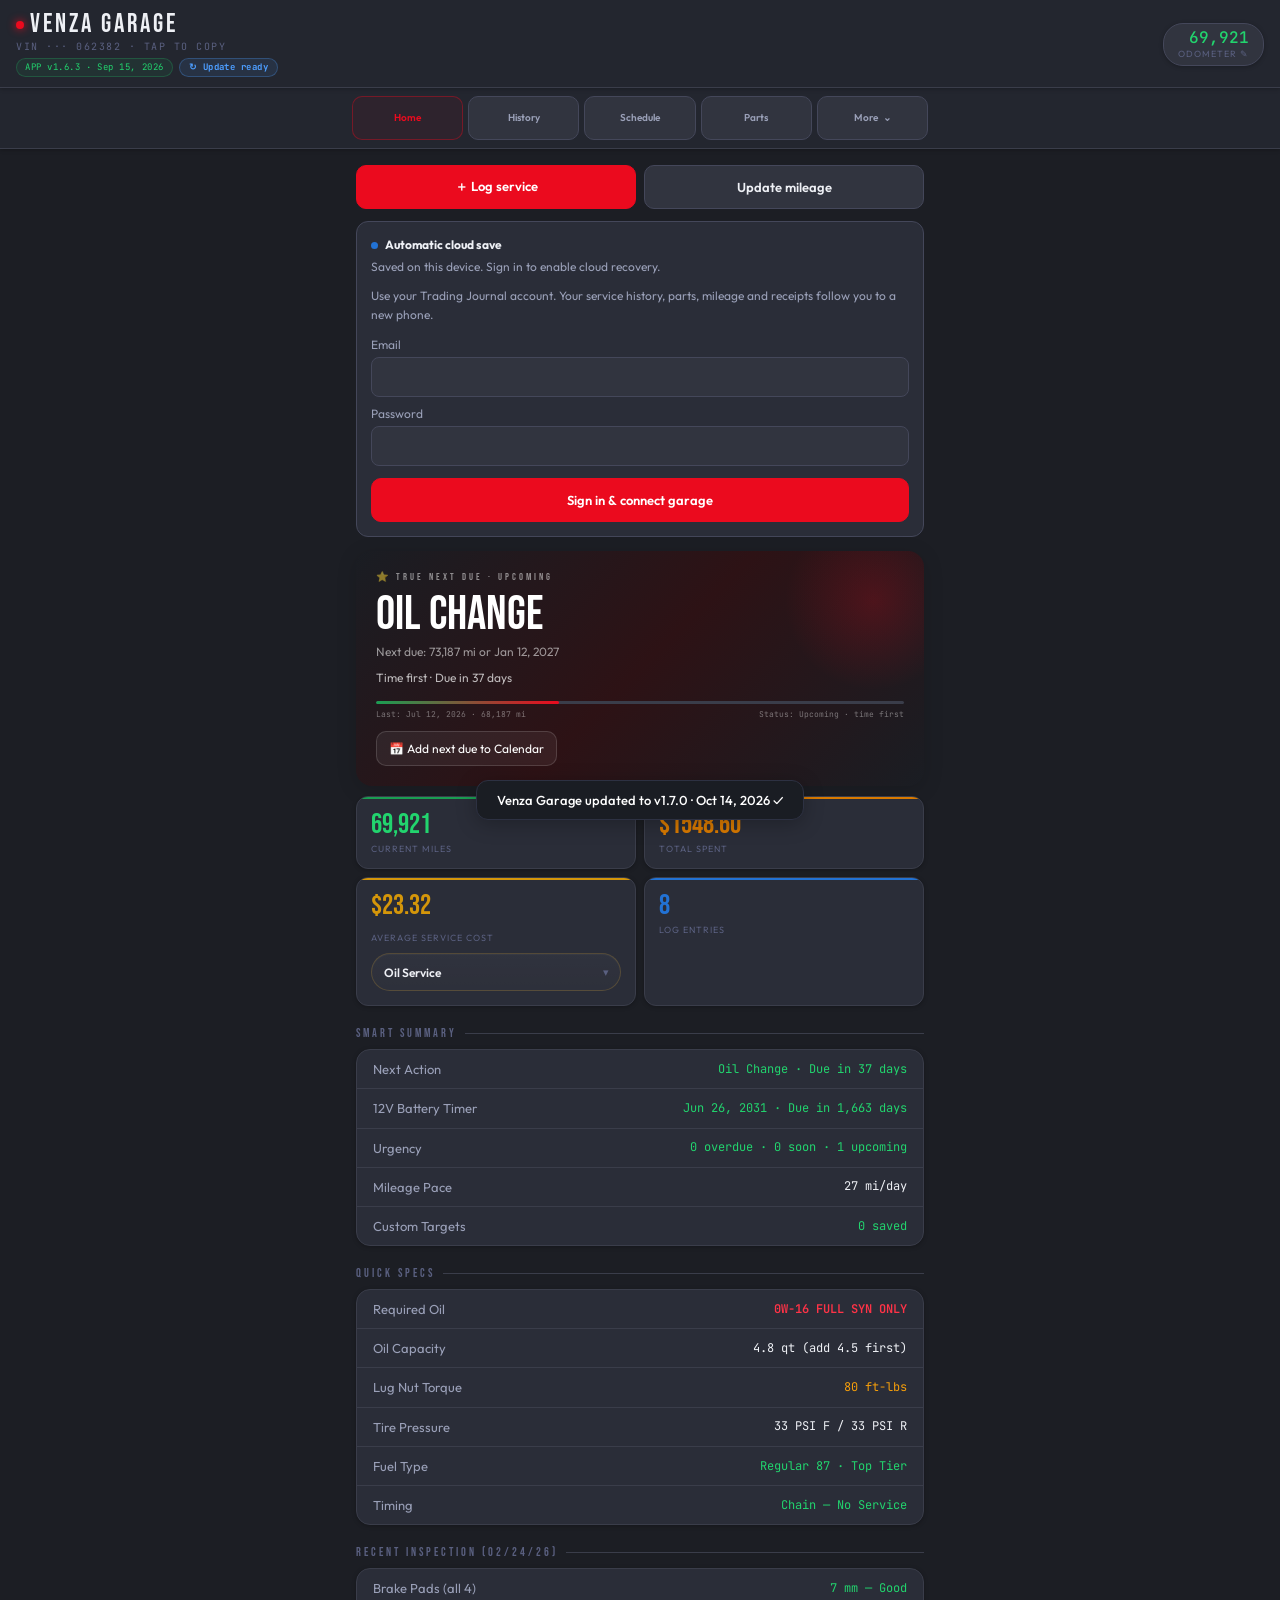
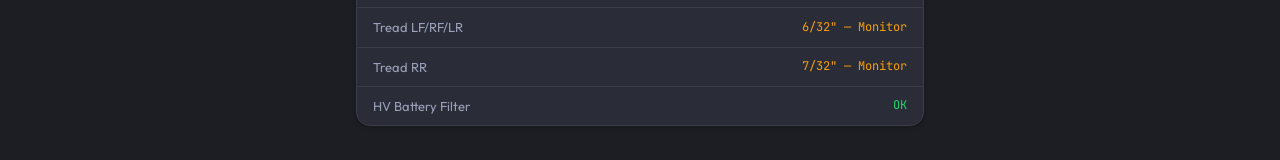
==== commit 7360c23e: "Add automatic Venza cloud recovery, persistent sign-in and compact navigation" ====
--- a/venza.html
+++ b/venza.html
@@ -2,6 +2,7 @@
 <!-- Venza Garage restructured build: CSS/JS split for faster updates. -->
 <html lang="en">
 <head>
+<script>if(!window.VenzaCloud)location.replace('./index.html'+location.search);</script>
 <meta charset="UTF-8">
 <meta name="viewport" content="width=device-width, initial-scale=1.0, viewport-fit=cover">
 <meta name="apple-mobile-web-app-capable" content="yes">
@@ -15,7 +16,7 @@
 <meta name="application-name" content="Venza Garage">
 <link rel="preconnect" href="https://fonts.googleapis.com">
 <link href="https://fonts.googleapis.com/css2?family=Bebas+Neue&family=Outfit:wght@300;400;500;600;700&family=JetBrains+Mono:wght@400;500&display=swap" rel="stylesheet">
-<link rel="stylesheet" href="./css/style.css?v=1.5.4">
+<link rel="stylesheet" href="./css/style.css?v=1.7.0">
 
 </head>
 <body>
@@ -31,7 +32,7 @@
     </div>
     <div class="header-sub" onclick="copyVIN()" style="cursor:pointer" title="Tap to copy VIN" role="button" tabindex="0" aria-label="Copy VIN">VIN ··· 062382 · tap to copy</div>
     <div class="app-version-line">
-      <div class="header-version" id="appVersionBadge" title="Current app version">APP v1.5.4 · Jul 24, 2026</div>
+      <div class="header-version" id="appVersionBadge" title="Current app version">APP v1.7.0 · Oct 14, 2026</div>
       <button class="update-pill" id="appUpdateBtn" onclick="forceAppUpdate()" type="button" title="Clear cache and reload the newest uploaded app">↻ Update</button>
     </div>
   </div>
@@ -43,21 +44,48 @@
 
 <!-- NAV -->
 <div class="nav-wrap">
-  <nav class="nav">
-    <button class="nav-btn active" onclick="go('dash')">Dashboard</button>
-    <button class="nav-btn" onclick="go('log')">Service Log</button>
-    <button class="nav-btn" onclick="go('upcoming')">Schedule</button>
-    <button class="nav-btn" onclick="go('parts')">Parts</button>
-    <button class="nav-btn" onclick="go('guides')">Guides</button>
-    <button class="nav-btn" onclick="go('warranty')">Warranty</button>
-    <button class="nav-btn" onclick="go('specs')">Specs</button>
-    <button class="nav-btn" onclick="go('backup')">⚙ Backup</button>
-    <button class="nav-btn" onclick="go('printlog')">🖨 Print</button>
+  <nav class="nav" aria-label="Garage navigation">
+    <button class="nav-btn active" data-page="dash" aria-current="page" onclick="go('dash')">Home</button>
+    <button class="nav-btn" data-page="log" onclick="go('log')">History</button>
+    <button class="nav-btn" data-page="upcoming" onclick="go('upcoming')">Schedule</button>
+    <button class="nav-btn" data-page="parts" onclick="go('parts')">Parts</button>
+    <details class="garage-more" id="garageMore">
+      <summary class="nav-more" id="garageMoreLabel">More <span aria-hidden="true">⌄</span></summary>
+      <div class="garage-more-panel">
+        <div class="garage-menu-heading">Vehicle reference</div>
+        <button class="nav-btn" data-page="guides" onclick="go('guides')">DIY guides</button>
+        <button class="nav-btn" data-page="warranty" onclick="go('warranty')">Warranty</button>
+        <button class="nav-btn" data-page="specs" onclick="go('specs')">Vehicle specs</button>
+        <div class="garage-menu-heading">Records &amp; settings</div>
+        <button class="nav-btn" data-page="backup" onclick="go('backup')">Backup &amp; settings</button>
+        <button class="nav-btn" data-page="printlog" onclick="go('printlog')">Print service history</button>
+      </div>
+    </details>
   </nav>
 </div>
 
 <!-- ═══ DASHBOARD ═══════════════════════════════════════════════ -->
 <div id="page-dash" class="page active">
+
+  <div class="garage-quick-actions" aria-label="Quick actions">
+    <button class="garage-action garage-action-primary" onclick="go('add')"><span aria-hidden="true">＋</span> Log service</button>
+    <button class="garage-action" onclick="openMiModal()">Update mileage</button>
+  </div>
+
+  <div class="garage-cloud-card">
+    <div class="garage-cloud-heading">Automatic cloud save</div>
+    <div id="cloudStatus" role="status" aria-live="polite">Sign in once to enable automatic cloud saves.</div>
+    <form id="cloudSignIn" onsubmit="VenzaCloud.signIn(event)">
+      <p class="garage-cloud-intro">Use your Trading Journal account. Your service history, parts, mileage and receipts follow you to a new phone.</p>
+      <label>Email<input name="email" type="email" autocomplete="username" required></label>
+      <label>Password<input name="password" type="password" autocomplete="current-password" required></label>
+      <button class="garage-action garage-action-primary" type="submit">Sign in &amp; connect garage</button>
+    </form>
+    <div id="cloudConflict" hidden>
+      <button class="garage-action" onclick="VenzaCloud.loadCloud()">Load cloud copy</button>
+      <button class="garage-action" onclick="VenzaCloud.useDevice()">Use this device’s copy</button>
+    </div>
+  </div>
 
   <div class="hero">
     <div class="hero-label" id="dHeroLabel">⭐ True Next Due</div>
@@ -1132,7 +1160,8 @@
 </div>
 
 <div class="toast" id="toast"></div>
-<script src="./js/app.js?v=1.5.4"></script>
-<script src="./js/update.js?v=1.5.4"></script>
+<script src="./js/app.js?v=1.7.0"></script>
+<script src="./js/update.js?v=1.7.0"></script>
+<script>VenzaCloud.start();</script>
 </body>
 </html>
--- a/css/style.css
+++ b/css/style.css
@@ -0,0 +1,945 @@
+/* Venza Garage extracted stylesheet */
+/* ─── RESET & ROOT ─────────────────────────────────────────── */
+*,*::before,*::after{box-sizing:border-box;margin:0;padding:0;-webkit-tap-highlight-color:transparent}
+:root{
+  --bg:#1c1e24;
+  --bg1:#23262f;
+  --bg2:#2a2d38;
+  --bg3:#31343f;
+  --bg4:#3a3d4a;
+  --border:#3a3d4a;
+  --border2:#44475a;
+  --toyota:#eb0a1e;
+  --toyota2:#ff3347;
+  --gold:#d4960a;
+  --gold2:#f0b530;
+  --green:#1a9e52;
+  --green2:#22d46e;
+  --blue:#2272d4;
+  --blue2:#4d9eff;
+  --orange:#d97a00;
+  --orange2:#f59e0b;
+  --text:#eef0f5;
+  --text2:#9aa0b8;
+  --text3:#5a6080;
+  --shadow:0 2px 8px rgba(0,0,0,.3),0 4px 20px rgba(0,0,0,.2);
+  --shadow-sm:0 1px 4px rgba(0,0,0,.25);
+  --safe-top:env(safe-area-inset-top);
+  --safe-bot:env(safe-area-inset-bottom);
+}
+html{background:var(--bg);height:100%}
+body{
+  font-family:'Outfit',sans-serif;
+  background:var(--bg);
+  color:var(--text);
+  min-height:100%;
+  overflow-x:hidden;
+  -webkit-font-smoothing:antialiased;
+}
+button{cursor:pointer;border:none;background:none;font-family:inherit;touch-action:manipulation}
+
+/* ─── STATUS BAR SPACER ────────────────────────────────────── */
+.status-bar{
+  height:calc(var(--safe-top) + 0px);
+  background:var(--bg1);
+  min-height:0;
+}
+
+/* ─── HEADER ───────────────────────────────────────────────── */
+.header{
+  background:var(--bg1);
+  border-bottom:1px solid var(--border);
+  padding:12px 16px 10px;
+  display:flex;align-items:center;justify-content:space-between;
+  position:sticky;top:0;z-index:200;
+  box-shadow:var(--shadow-sm);
+}
+.header-left{}
+.header-logo{
+  font-family:'Bebas Neue',sans-serif;
+  font-size:26px;letter-spacing:3px;
+  color:var(--text);line-height:1;
+  display:flex;align-items:center;gap:6px;
+}
+.header-logo-dot{
+  width:8px;height:8px;border-radius:50%;
+  background:var(--toyota);
+  box-shadow:0 0 8px var(--toyota);
+  flex-shrink:0;
+}
+.header-sub{
+  font-size:10px;color:var(--text3);
+  letter-spacing:1.5px;text-transform:uppercase;
+  font-family:'JetBrains Mono',monospace;
+  margin-top:2px;
+}
+.app-version-line{display:flex;align-items:center;gap:6px;flex-wrap:wrap;margin-top:5px}
+.header-version{
+  display:inline-flex;align-items:center;gap:5px;
+  margin-top:0;padding:3px 8px;
+  border:1px solid rgba(34,212,110,.22);
+  border-radius:999px;
+  background:rgba(34,212,110,.07);
+  color:var(--green2);
+  font-family:'JetBrains Mono',monospace;
+  font-size:9px;letter-spacing:.55px;
+  line-height:1.2;
+}
+.update-pill{
+  display:inline-flex;align-items:center;justify-content:center;gap:4px;
+  padding:3px 9px;border-radius:999px;
+  border:1px solid rgba(77,158,255,.28);
+  background:rgba(77,158,255,.10);
+  color:var(--blue2);
+  font-family:'JetBrains Mono',monospace;
+  font-size:9px;letter-spacing:.45px;line-height:1.2;
+  font-weight:700;
+}
+.update-pill:active{opacity:.75;transform:scale(.96)}
+.mileage-pill{
+  background:var(--bg3);
+  border:1.5px solid var(--border2);
+  border-radius:20px;
+  padding:6px 14px;
+  text-align:right;
+  cursor:pointer;
+  transition:all .2s;
+  box-shadow:var(--shadow-sm);
+}
+.mileage-pill:active{opacity:.7;transform:scale(.97)}
+.mileage-pill:hover{border-color:var(--green2);background:var(--bg4)}
+.mi-num{
+  font-family:'JetBrains Mono',monospace;
+  font-size:16px;font-weight:500;
+  color:var(--green2);line-height:1;
+}
+.mi-label{font-size:9px;color:var(--text3);letter-spacing:1px;text-transform:uppercase;margin-top:2px}
+
+/* ─── NAV TABS ─────────────────────────────────────────────── */
+.nav-wrap{
+  position:sticky;top:0;z-index:190;
+  background:var(--bg1);
+  border-bottom:1px solid var(--border);
+  box-shadow:var(--shadow-sm);
+}
+.nav{
+  display:grid;
+  grid-template-columns:repeat(5,minmax(0,1fr));
+  gap:6px;
+  padding:8px 10px 10px;
+}
+.nav-btn{
+  width:100%;
+  min-width:0;
+  padding:9px 6px;
+  font-family:'Outfit',sans-serif;
+  font-size:11px;font-weight:600;
+  color:var(--text2);
+  border:1px solid var(--border2);
+  border-radius:10px;
+  background:var(--bg3);
+  letter-spacing:.35px;
+  white-space:normal;
+  line-height:1.2;
+  text-align:center;
+  transition:all .2s;
+  text-transform:uppercase;
+  min-height:42px;
+  display:flex;
+  align-items:center;
+  justify-content:center;
+}
+.nav-btn.active{color:var(--toyota);border-color:rgba(235,10,30,.38);background:rgba(235,10,30,.06)}
+
+/* ─── PAGES ────────────────────────────────────────────────── */
+.page{display:none;padding:16px;max-width:600px;margin:0 auto;
+  padding-bottom:calc(24px + var(--safe-bot));}
+.page.active{display:block;animation:fadeUp .25s ease both}
+@keyframes fadeUp{from{opacity:0;transform:translateY(10px)}to{opacity:1;transform:translateY(0)}}
+
+/* ─── SHARED COMPONENTS ────────────────────────────────────── */
+.section-label{
+  font-family:'Bebas Neue',sans-serif;
+  font-size:12px;letter-spacing:3px;
+  color:var(--text3);
+  margin:20px 0 8px;
+  display:flex;align-items:center;gap:8px;
+}
+.section-label::after{content:'';flex:1;height:1px;background:var(--border)}
+
+.card{
+  background:var(--bg2);
+  border:1px solid var(--border);
+  border-radius:14px;
+  overflow:hidden;
+  margin-bottom:10px;
+  box-shadow:var(--shadow-sm);
+}
+.card-head{
+  padding:12px 16px 10px;
+  border-bottom:1px solid var(--border);
+  display:flex;align-items:center;justify-content:space-between;
+}
+.card-title{
+  font-family:'Bebas Neue',sans-serif;
+  font-size:14px;letter-spacing:2px;
+  color:var(--text2);
+}
+.card-body{padding:0}
+
+.row{
+  display:flex;align-items:center;justify-content:space-between;
+  padding:10px 16px;
+  border-bottom:1px solid var(--border);
+  gap:12px;
+}
+.row:last-child{border-bottom:none}
+.row-key{font-size:13px;color:var(--text2);flex-shrink:0;line-height:1.4}
+.row-val{
+  font-family:'JetBrains Mono',monospace;
+  font-size:12px;color:var(--text);
+  text-align:right;word-break:break-word;line-height:1.4;
+}
+.row-val.red{color:var(--toyota2);font-weight:600}
+.row-val.green{color:var(--green2)}
+.row-val.orange{color:var(--orange2)}
+.row-val.gold{color:var(--gold2)}
+
+/* ─── HERO CARD ────────────────────────────────────────────── */
+.hero{
+  background:linear-gradient(135deg,#1a1d23 0%,#2d1215 50%,#1a1d23 100%);
+  border:none;
+  border-radius:16px;
+  padding:20px;
+  margin-bottom:10px;
+  position:relative;
+  overflow:hidden;
+  box-shadow:0 4px 20px rgba(0,0,0,.15);
+}
+.hero::before{
+  content:'';
+  position:absolute;top:-40px;right:-40px;
+  width:180px;height:180px;
+  background:radial-gradient(circle,rgba(235,10,30,.2) 0%,transparent 70%);
+  pointer-events:none;
+}
+.hero-label{
+  font-family:'Bebas Neue',sans-serif;
+  font-size:10px;letter-spacing:3px;
+  color:rgba(255,255,255,.5);margin-bottom:8px;
+}
+.hero-mi{
+  font-family:'Bebas Neue',sans-serif;
+  font-size:48px;line-height:1;
+  color:#ffffff;
+}
+.hero-mi span{color:#ff6b7a}
+.hero-desc{font-size:12px;color:rgba(255,255,255,.55);margin-top:4px;line-height:1.5}
+.progress-track{
+  height:3px;background:var(--bg4);
+  border-radius:2px;margin-top:14px;overflow:hidden;
+}
+.progress-fill{
+  height:100%;
+  background:linear-gradient(90deg,var(--green) 0%,var(--toyota) 100%);
+  border-radius:2px;
+  transition:width 1.2s cubic-bezier(.25,.46,.45,.94);
+}
+.progress-labels{
+  display:flex;justify-content:space-between;gap:8px;flex-wrap:wrap;
+  margin-top:5px;
+  font-family:'JetBrains Mono',monospace;
+  font-size:8px;color:var(--text3);
+}
+
+/* ─── GAUGE GRID ───────────────────────────────────────────── */
+.gauges{
+  display:grid;grid-template-columns:1fr 1fr;
+  gap:8px;margin-bottom:10px;
+}
+.gauge{
+  background:var(--bg2);border:1px solid var(--border);
+  border-radius:12px;padding:14px;
+  position:relative;overflow:hidden;
+  box-shadow:var(--shadow-sm);
+}
+.gauge::after{
+  content:'';position:absolute;
+  top:0;left:0;right:0;height:2px;
+  background:var(--accent,var(--toyota));
+}
+.g-val{
+  font-family:'Bebas Neue',sans-serif;
+  font-size:28px;line-height:1;margin-bottom:4px;
+  color:var(--text);
+}
+.g-label{font-size:9px;color:var(--text3);letter-spacing:1px;text-transform:uppercase}
+.avg-gauge{display:flex;flex-direction:column;justify-content:space-between;gap:8px}
+.avg-select-wrap{position:relative;margin-top:2px}
+.avg-select-wrap::after{content:'▾';position:absolute;right:12px;top:50%;transform:translateY(-50%);color:var(--text3);font-size:11px;pointer-events:none}
+.avg-select{width:100%;height:38px;background:linear-gradient(180deg,rgba(255,255,255,.03),rgba(255,255,255,.015));border:1px solid rgba(240,181,48,.2);border-radius:999px;padding:0 34px 0 12px;color:var(--text);font-family:'Outfit',sans-serif;font-size:12px;font-weight:600;outline:none;-webkit-appearance:none;appearance:none;box-shadow:inset 0 1px 0 rgba(255,255,255,.03)}
+.avg-select:focus{border-color:var(--gold2);box-shadow:0 0 0 3px rgba(212,150,10,.1),inset 0 1px 0 rgba(255,255,255,.03)}
+.need-card{background:rgba(255,255,255,.03);border:1px solid var(--border);border-radius:10px;padding:11px 12px;margin-bottom:8px}
+.need-top{display:flex;justify-content:space-between;align-items:flex-start;gap:10px}
+.need-name{font-size:13px;color:var(--text);font-weight:600;line-height:1.45}
+.need-qty{font-family:'JetBrains Mono',monospace;font-size:11px;color:var(--gold2);white-space:nowrap}
+.need-meta{font-size:10px;color:var(--text3);margin-top:4px;line-height:1.6}
+.need-links{margin-top:8px}
+
+/* ─── ALERT BOX ────────────────────────────────────────────── */
+.alert{
+  border-radius:10px;padding:12px 14px;
+  margin-bottom:10px;font-size:12px;
+  line-height:1.6;display:flex;gap:10px;align-items:flex-start;
+}
+.alert-icon{font-size:16px;flex-shrink:0;margin-top:1px}
+.alert-body{}
+.alert-title{font-weight:600;margin-bottom:2px;font-size:13px}
+.alert.red{background:rgba(235,10,30,.1);border:1px solid rgba(235,10,30,.25);color:#ff7080}
+.alert.green{background:rgba(34,212,110,.08);border:1px solid rgba(34,212,110,.2);color:var(--green2)}
+.alert.gold{background:rgba(212,150,10,.08);border:1px solid rgba(212,150,10,.2);color:var(--gold2)}
+.alert.blue{background:rgba(34,114,212,.1);border:1px solid rgba(34,114,212,.25);color:var(--blue2)}
+
+/* ─── SERVICE LOG ──────────────────────────────────────────── */
+.log-item{
+  background:var(--bg2);border:1px solid var(--border);
+  border-left:3px solid var(--green);
+  border-radius:10px;padding:14px 40px 14px 14px;margin-bottom:8px;
+  position:relative;
+  box-shadow:var(--shadow-sm);
+}
+.log-item.user-entry{border-left-color:var(--blue)}
+.log-top{display:flex;justify-content:space-between;align-items:flex-start;margin-bottom:6px;gap:8px}
+.log-date{font-family:'JetBrains Mono',monospace;font-size:11px;color:var(--text3)}
+.log-mi{font-family:'JetBrains Mono',monospace;font-size:12px;color:var(--green2);white-space:nowrap;font-weight:600}
+.log-type{
+  font-family:'Bebas Neue',sans-serif;
+  font-size:14px;letter-spacing:1px;
+  color:var(--text);margin-bottom:4px;
+}
+.log-desc{font-size:12px;color:var(--text2);line-height:1.5;margin-bottom:8px}
+.log-foot{display:flex;justify-content:space-between;align-items:center;flex-wrap:wrap;gap:6px}
+.log-shop{font-size:11px;color:var(--text3)}
+.log-cost{
+  font-family:'JetBrains Mono',monospace;
+  font-size:14px;font-weight:700;color:var(--orange2);
+}
+.log-link{font-size:11px;color:var(--blue2);text-decoration:none;font-weight:500}
+.delete-btn{
+  position:absolute;top:10px;right:10px;
+  color:#ffffff;
+  background:var(--toyota);
+  border-radius:50%;
+  width:22px;height:22px;
+  font-size:11px;font-weight:700;
+  display:flex;align-items:center;justify-content:center;
+  transition:all .2s;
+  opacity:0.7;
+  line-height:1;
+}
+.delete-btn:hover{opacity:1;transform:scale(1.1)}
+.delete-btn:active{transform:scale(.95)}
+.total-row{
+  background:var(--bg4);border:1px solid var(--border2);
+  border-radius:12px;padding:14px 16px;
+  display:flex;justify-content:space-between;align-items:center;
+  margin-top:4px;
+}
+.total-label{
+  font-family:'Bebas Neue',sans-serif;
+  font-size:13px;letter-spacing:2px;color:var(--text2);
+}
+.total-val{
+  font-family:'Bebas Neue',sans-serif;
+  font-size:26px;color:var(--text);
+}
+
+/* ─── FORM ─────────────────────────────────────────────────── */
+.form-section{
+  background:var(--bg2);border:1px solid var(--border);
+  border-radius:14px;padding:16px;margin-bottom:10px;
+  box-shadow:var(--shadow-sm);
+}
+.form-title{
+  font-family:'Bebas Neue',sans-serif;
+  font-size:16px;letter-spacing:2px;
+  color:var(--text);margin-bottom:16px;
+}
+.fl{margin-bottom:14px}
+.fl label{
+  display:block;font-size:10px;color:var(--text3);
+  letter-spacing:1.5px;text-transform:uppercase;
+  font-family:'Outfit',sans-serif;font-weight:600;
+  margin-bottom:6px;
+}
+.fi,.fs,.ft{
+  width:100%;background:var(--bg3);
+  border:1.5px solid var(--border2);border-radius:8px;
+  padding:12px 13px;color:var(--text);
+  font-family:'Outfit',sans-serif;
+  font-size:16px; /* 16px minimum prevents Safari auto-zoom on focus */
+  outline:none;transition:border-color .2s,box-shadow .2s;
+  -webkit-appearance:none;
+  color-scheme:dark;
+}
+.fi:focus,.fs:focus,.ft:focus{
+  border-color:var(--toyota);
+  box-shadow:0 0 0 3px rgba(235,10,30,.1);
+}
+.ft{resize:vertical;min-height:76px}
+.fg2{display:grid;grid-template-columns:1fr 1fr;gap:10px}
+/* ─── MILEAGE FIELD HINTS ───────────────────────────────────── */
+.mi-hint{font-size:11px;color:var(--text3);margin-top:5px;line-height:1.5;
+  font-family:'JetBrains Mono',monospace;}
+.mi-warn{display:none;margin-top:6px;padding:8px 11px;border-radius:7px;
+  background:rgba(217,122,0,.1);border:1px solid rgba(217,122,0,.3);
+  font-size:12px;color:var(--orange2);line-height:1.5;}
+.mi-warn.visible{display:block}
+/* ─── PART ROW IMPROVEMENTS ─────────────────────────────────── */
+.item-editor-top{display:flex;align-items:center;justify-content:space-between;gap:12px;margin-bottom:10px}
+.item-editor-title{font-size:11px;color:var(--text2);font-weight:600;letter-spacing:.5px;
+  flex:1;min-width:0;overflow:hidden;text-overflow:ellipsis;white-space:nowrap;}
+.item-editor-title.named{color:var(--text);font-size:12px}
+.item-grid{display:grid;grid-template-columns:1fr 1fr;gap:8px}
+.item-grid .span2{grid-column:1/-1}
+.item-price-row{display:grid;grid-template-columns:1fr 1fr;gap:8px;align-items:end}
+.item-subtotal{
+  grid-column:1/-1;
+  display:none;
+  font-family:'JetBrains Mono',monospace;
+  font-size:12px;color:var(--orange2);font-weight:600;
+  text-align:right;padding:4px 2px 0;
+}
+.item-subtotal.visible{display:block}
+/* ─── PARTS AUTOCOMPLETE ─────────────────────────────────────── */
+.part-ac-wrap{position:relative;grid-column:1/-1}
+.part-ac{
+  display:none;position:absolute;left:0;right:0;top:100%;z-index:300;
+  background:var(--bg1);border:1.5px solid var(--toyota);
+  border-top:none;border-radius:0 0 8px 8px;
+  max-height:200px;overflow-y:auto;
+  -webkit-overflow-scrolling:touch;
+  box-shadow:0 8px 24px rgba(0,0,0,.4);
+}
+.part-ac.open{display:block}
+.part-ac-item{
+  padding:11px 13px;border-bottom:1px solid var(--border);
+  cursor:pointer;transition:background .15s;
+}
+.part-ac-item:last-child{border-bottom:none}
+.part-ac-item:active,.part-ac-item:hover{background:rgba(235,10,30,.08)}
+.part-ac-name{font-size:14px;font-weight:600;color:var(--text);line-height:1.3}
+.part-ac-meta{font-size:11px;color:var(--text3);margin-top:2px;line-height:1.4}
+.part-ac-price{font-family:'JetBrains Mono',monospace;font-size:11px;color:var(--orange2)}
+.btn-primary{
+  width:100%;padding:14px;
+  background:var(--toyota);color:#fff;
+  border-radius:10px;font-weight:700;font-size:15px;
+  letter-spacing:.5px;transition:all .2s;
+  font-family:'Outfit',sans-serif;
+}
+.btn-primary:active{transform:scale(.98);background:#c90019}
+.btn-ghost{
+  width:100%;padding:13px;
+  background:var(--bg3);color:var(--text2);
+  border:1.5px solid var(--border2);border-radius:10px;
+  font-size:14px;font-family:'Outfit',sans-serif;
+  transition:all .2s;
+}
+.btn-ghost:active{opacity:.7}
+.btn-row{display:grid;grid-template-columns:1fr 1fr;gap:10px;margin-top:4px}
+.item-builder{display:flex;flex-direction:column;gap:10px}
+.item-editor{background:rgba(255,255,255,.02);border:1px solid var(--border);border-radius:10px;padding:12px}
+.item-editor-top{display:flex;align-items:center;justify-content:space-between;gap:12px;margin-bottom:10px}
+.item-editor-title{font-size:11px;color:var(--text2);font-weight:600;letter-spacing:.5px}
+.item-remove{color:var(--toyota);font-size:11px;font-weight:700;border:1px solid rgba(235,10,30,.25);border-radius:999px;padding:4px 10px}
+.item-grid{display:grid;grid-template-columns:1fr 1fr;gap:10px}
+.item-check{display:flex;align-items:center;gap:8px;margin-top:10px;font-size:12px;color:var(--text2)}
+.item-check input{accent-color:var(--toyota);width:16px;height:16px}
+.item-builder-actions{display:grid;grid-template-columns:1fr;gap:8px;margin-top:2px}
+.item-add{width:100%;padding:11px 13px;background:var(--bg3);color:var(--text2);border:1.5px dashed var(--border2);border-radius:10px;font-size:13px;font-weight:600}
+.item-linked{display:inline-block;font-size:9px;padding:2px 7px;border-radius:5px;font-weight:700;letter-spacing:.5px;text-transform:uppercase;background:rgba(34,114,212,.1);color:var(--blue2);border:1px solid rgba(34,114,212,.25)}
+.log-parts{margin-top:10px;border-top:1px dashed var(--border);padding-top:10px;display:flex;flex-direction:column;gap:8px}
+.log-part{background:rgba(255,255,255,.02);border:1px solid var(--border);border-radius:8px;padding:9px 10px}
+.log-part-top{display:flex;justify-content:space-between;align-items:flex-start;gap:8px}
+.log-part-name{font-size:12px;color:var(--text);font-weight:600;line-height:1.45}
+.log-part-price{font-family:'JetBrains Mono',monospace;font-size:11px;color:var(--orange2);white-space:nowrap}
+.log-part-meta{font-size:10px;color:var(--text3);margin-top:3px;line-height:1.5}
+.log-part-link{font-size:10px;color:var(--blue2);text-decoration:none;display:inline-block;margin-top:4px}
+.service-parts-toggle{width:100%;display:flex;align-items:center;justify-content:space-between;gap:12px;padding:12px 13px;background:var(--bg3);color:var(--text);border:1.5px solid var(--border2);border-radius:10px;font-size:13px;font-weight:600}
+.service-parts-toggle small{display:block;font-size:10px;color:var(--text3);font-weight:500;margin-top:3px}
+.service-parts-toggle .chev{font-size:18px;color:var(--text3);transition:transform .2s}
+.service-parts-toggle.open .chev{transform:rotate(180deg)}
+.service-parts-wrap{display:none;margin-top:12px}
+.service-parts-wrap.open{display:block}
+.auto-cost-note{font-size:10px;color:var(--text3);line-height:1.6;margin-top:6px}
+/* ─── REUSE LAST PARTS BAR ──────────────────────────────────── */
+.reuse-bar{
+  display:none;align-items:flex-start;gap:10px;
+  background:rgba(34,212,110,.06);
+  border:1px solid rgba(34,212,110,.22);
+  border-radius:10px;padding:10px 13px;
+  margin-top:10px;animation:fadeUp .2s ease both;
+}
+.reuse-bar.visible{display:flex}
+.reuse-bar-info{flex:1;min-width:0}
+.reuse-bar-label{font-size:10px;font-weight:700;letter-spacing:.8px;text-transform:uppercase;color:var(--green2);margin-bottom:3px}
+.reuse-bar-meta{font-size:12px;font-weight:600;color:var(--text);margin-bottom:3px;white-space:nowrap;overflow:hidden;text-overflow:ellipsis}
+.reuse-bar-parts{font-size:11px;color:var(--text2);line-height:1.5;white-space:nowrap;overflow:hidden;text-overflow:ellipsis}
+.reuse-bar-btn{
+  flex-shrink:0;background:var(--green);color:#fff;
+  border-radius:8px;padding:8px 14px;
+  font-size:12px;font-weight:700;letter-spacing:.3px;
+  border:none;cursor:pointer;transition:all .2s;align-self:center;
+}
+.reuse-bar-btn:active{opacity:.75;transform:scale(.96)}
+.parts-group-head{padding:12px 16px 10px;background:rgba(255,255,255,.03);border-bottom:1px solid var(--border);font-family:'Bebas Neue',sans-serif;font-size:14px;letter-spacing:1.4px;color:var(--gold2)}
+.parts-source-row{margin-top:8px;display:flex;flex-direction:column;gap:6px}
+.parts-source-chip{display:flex;justify-content:space-between;gap:10px;align-items:flex-start;background:rgba(255,255,255,.03);border:1px solid var(--border);border-radius:8px;padding:8px 10px}
+.parts-source-left{min-width:0}
+.parts-source-store{font-size:11px;color:var(--text);font-weight:600;line-height:1.45}
+.parts-source-meta{font-size:10px;color:var(--text3);margin-top:2px;line-height:1.5}
+.parts-source-price{font-family:'JetBrains Mono',monospace;font-size:11px;color:var(--orange2);white-space:nowrap}
+.parts-mini-tag{display:inline-block;font-size:9px;padding:2px 7px;border-radius:5px;font-weight:700;letter-spacing:.5px;text-transform:uppercase;background:rgba(34,114,212,.1);color:var(--blue2);border:1px solid rgba(34,114,212,.25);margin-top:6px}
+.log-parts-summary{font-size:11px;color:var(--text2);margin-top:10px;border-top:1px dashed var(--border);padding-top:10px}
+.log-parts-grid{margin-top:8px;display:flex;flex-direction:column;gap:8px}
+
+/* ─── UPCOMING ─────────────────────────────────────────────── */
+.svc-item{
+  display:flex;align-items:center;gap:12px;
+  padding:12px 16px;border-bottom:1px solid var(--border);
+}
+.svc-item:last-child{border-bottom:none}
+.svc-dot{
+  width:9px;height:9px;border-radius:50%;flex-shrink:0;
+}
+.svc-dot.next{background:var(--toyota);box-shadow:0 0 8px rgba(235,10,30,.6)}
+.svc-dot.watch{background:var(--orange2)}
+.svc-dot.routine{background:var(--green2)}
+.svc-dot.long{background:var(--text3)}
+.svc-info{flex:1}
+.svc-name{font-size:13px;color:var(--text);line-height:1.4}
+.svc-note{font-size:11px;color:var(--text3);margin-top:2px}
+.svc-right{text-align:right;flex-shrink:0}
+.svc-mi{
+  font-family:'JetBrains Mono',monospace;
+  font-size:11px;color:var(--text3);
+}
+.badge{
+  display:inline-block;
+  font-size:9px;padding:2px 7px;
+  border-radius:4px;font-weight:700;
+  letter-spacing:.5px;text-transform:uppercase;
+  margin-top:3px;
+}
+.badge.red{background:rgba(235,10,30,.15);color:#ff7080;border:1px solid rgba(235,10,30,.3)}
+.badge.orange{background:rgba(217,122,0,.12);color:var(--orange2);border:1px solid rgba(217,122,0,.3)}
+.badge.green{background:rgba(34,212,110,.1);color:var(--green2);border:1px solid rgba(34,212,110,.25)}
+.badge.gray{background:rgba(90,96,128,.2);color:var(--text3);border:1px solid rgba(90,96,128,.3)}
+
+/* ─── SCHEDULE CUSTOMIZER ───────────────────────────────── */
+.sched-config-item{padding:14px 16px;border-bottom:1px solid var(--border)}
+.sched-config-item:last-child{border-bottom:none}
+.sched-config-top{display:flex;align-items:flex-start;justify-content:space-between;gap:10px;margin-bottom:8px}
+.sched-config-name{font-size:13px;color:var(--text);font-weight:600;line-height:1.45}
+.sched-config-meta{font-size:10px;color:var(--text3);line-height:1.6;margin-top:4px}
+.sched-config-grid{display:grid;grid-template-columns:1fr 1fr;gap:10px;margin-top:10px}
+.sched-config-actions{display:flex;gap:8px;flex-wrap:wrap;margin-top:10px}
+.sched-flag{display:inline-block;font-size:9px;padding:2px 7px;border-radius:5px;font-weight:700;letter-spacing:.5px;text-transform:uppercase}
+.sched-flag.default{background:rgba(90,96,128,.18);color:var(--text3);border:1px solid rgba(90,96,128,.25)}
+.sched-flag.custom{background:rgba(34,114,212,.1);color:var(--blue2);border:1px solid rgba(34,114,212,.25)}
+.sched-flag.earlier{background:rgba(34,212,110,.1);color:var(--green2);border:1px solid rgba(34,212,110,.25)}
+.sched-flag.later{background:rgba(217,122,0,.12);color:var(--orange2);border:1px solid rgba(217,122,0,.3)}
+.sched-inline-note{font-size:11px;color:var(--text3);line-height:1.6;margin-top:4px}
+.sched-toggle-head{cursor:pointer;user-select:none}
+.sched-toggle-right{display:flex;align-items:center;gap:8px;flex-shrink:0}
+.sched-toggle-chevron{color:var(--text3);font-size:18px;line-height:1;transition:transform .25s cubic-bezier(.25,.46,.45,.94)}
+.sched-toggle-head[aria-expanded="true"] .sched-toggle-chevron{transform:rotate(180deg)}
+#scheduleConfigList{display:none}
+#scheduleConfigList.expanded{display:block}
+
+/* ─── PARTS ────────────────────────────────────────────────── */
+.part-item{
+  padding:12px 16px;border-bottom:1px solid var(--border);
+}
+.part-item:last-child{border-bottom:none}
+.part-row1{display:flex;justify-content:space-between;align-items:flex-start;gap:8px;margin-bottom:3px}
+.part-name{font-size:13px;color:var(--text);font-weight:500}
+.part-price{
+  font-family:'JetBrains Mono',monospace;
+  font-size:13px;color:var(--orange2);
+  white-space:nowrap;flex-shrink:0;
+}
+.part-num{font-family:'JetBrains Mono',monospace;font-size:10px;color:var(--text3);margin-bottom:3px}
+.part-link{font-size:11px;color:var(--blue2);text-decoration:none}
+.part-missing{font-size:11px;color:var(--text3);font-style:italic}
+.inv-check{display:flex;align-items:center;gap:8px;font-size:12px;color:var(--text2);margin:4px 0 14px}
+.inv-row{padding:12px 16px;border-bottom:1px solid var(--border)}
+.inv-row:last-child{border-bottom:none}
+.inv-top{display:flex;justify-content:space-between;align-items:flex-start;gap:10px}
+.inv-name{font-size:13px;color:var(--text);font-weight:600;line-height:1.45}
+.inv-meta{font-size:10px;color:var(--text3);margin-top:4px;line-height:1.5}
+.inv-qty{font-family:'JetBrains Mono',monospace;font-size:11px;padding:4px 8px;border-radius:6px;border:1px solid var(--border2);background:var(--bg4);color:var(--text2);white-space:nowrap}
+.inv-qty.low{color:var(--orange2);border-color:rgba(245,158,11,.3)}
+.inv-qty.out{color:var(--toyota2);border-color:rgba(235,10,30,.3)}
+.inv-actions{display:flex;gap:8px;flex-wrap:wrap;margin-top:10px}
+.inv-btn{font-size:11px;border:1px solid var(--border2);border-radius:7px;padding:6px 10px;background:var(--bg3);color:var(--text2)}
+.inv-btn.danger{border-color:rgba(235,10,30,.35);color:var(--toyota2)}
+.suggest-card{background:var(--bg3);border:1px solid var(--border2);border-radius:10px;padding:10px 12px;margin-bottom:8px}
+.suggest-top{display:flex;justify-content:space-between;align-items:flex-start;gap:10px}
+.suggest-name{font-size:13px;color:var(--text);font-weight:600;line-height:1.45}
+.suggest-meta{font-size:10px;color:var(--text3);margin-top:4px;line-height:1.5}
+.suggest-btn{margin-top:8px;font-size:11px;border:1px solid rgba(34,212,110,.28);background:rgba(34,212,110,.08);color:var(--green2);border-radius:7px;padding:6px 10px}
+.selected-use{background:var(--bg2);border:1px solid var(--border);border-radius:10px;padding:10px 12px;margin-bottom:8px}
+.selected-use-top{display:flex;justify-content:space-between;align-items:flex-start;gap:10px}
+.selected-use-actions{display:flex;gap:8px;flex-wrap:wrap;margin-top:8px}
+.selected-use-btn{font-size:11px;border:1px solid var(--border2);background:var(--bg3);color:var(--text2);border-radius:7px;padding:5px 9px}
+.selected-use-btn.danger{border-color:rgba(235,10,30,.35);color:var(--toyota2)}
+.parts-badge{display:inline-block;font-size:9px;padding:2px 7px;border-radius:5px;font-weight:700;letter-spacing:.5px;text-transform:uppercase;margin-top:6px;background:rgba(212,150,10,.1);color:var(--gold2);border:1px solid rgba(212,150,10,.25)}
+.master-source-list{display:flex;flex-direction:column;gap:8px;margin-top:10px}
+.master-source{background:rgba(255,255,255,.03);border:1px solid var(--border);border-radius:8px;padding:9px 10px}
+.master-source-top{display:flex;justify-content:space-between;align-items:flex-start;gap:8px}
+.master-source-name{font-size:11px;color:var(--text);font-weight:600;line-height:1.45}
+.master-source-meta{font-size:10px;color:var(--text3);margin-top:3px;line-height:1.5}
+.master-source-price{font-family:'JetBrains Mono',monospace;font-size:11px;color:var(--orange2);white-space:nowrap}
+.master-editor-note{font-size:11px;color:var(--text3);margin-top:8px;line-height:1.6}
+.master-empty{padding:14px 16px;font-size:12px;color:var(--text3);line-height:1.6}
+
+/* ─── GUIDES ───────────────────────────────────────────────── */
+.guide-item{
+  background:var(--bg2);border:1px solid var(--border);
+  border-radius:12px;margin-bottom:8px;overflow:hidden;
+  box-shadow:var(--shadow-sm);
+}
+.guide-head{
+  display:flex;align-items:center;justify-content:space-between;
+  padding:14px 16px;cursor:pointer;
+  user-select:none;
+  transition:background .15s;
+}
+.guide-head:active{background:var(--bg3)}
+.guide-head-left{}
+.guide-title{
+  font-family:'Bebas Neue',sans-serif;
+  font-size:16px;letter-spacing:1.5px;color:var(--text);
+}
+.guide-meta{font-size:11px;color:var(--text3);margin-top:2px}
+.guide-chevron{
+  color:var(--text3);font-size:20px;
+  transition:transform .3s cubic-bezier(.25,.46,.45,.94);
+  flex-shrink:0;
+}
+.guide-item.open .guide-chevron{transform:rotate(180deg)}
+.guide-body{
+  display:none;
+  padding:0 16px 16px;
+  border-top:1px solid var(--border);
+  padding-top:14px;
+}
+.guide-item.open .guide-body{display:block}
+
+.step{display:flex;gap:12px;margin-bottom:13px;align-items:flex-start}
+.step:last-of-type{margin-bottom:0}
+.step-n{
+  width:22px;height:22px;border-radius:50%;
+  background:var(--toyota);color:#fff;
+  font-size:11px;font-weight:700;
+  display:flex;align-items:center;justify-content:center;
+  flex-shrink:0;margin-top:1px;
+}
+.step-t{font-size:13px;color:var(--text2);line-height:1.6}
+.step-t strong{color:var(--text)}
+.step-t code{
+  font-family:'JetBrains Mono',monospace;
+  font-size:11px;background:var(--bg4);
+  padding:1px 5px;border-radius:3px;color:var(--orange2);
+}
+.g-warn{
+  background:rgba(235,10,30,.08);border:1px solid rgba(235,10,30,.2);
+  border-radius:8px;padding:10px 12px;margin-bottom:12px;
+  font-size:12px;color:#ff8090;line-height:1.6;
+}
+.g-info{
+  background:rgba(34,114,212,.08);border:1px solid rgba(34,114,212,.2);
+  border-radius:8px;padding:10px 12px;margin-bottom:12px;
+  font-size:12px;color:var(--blue2);line-height:1.6;
+}
+.g-tip{
+  background:rgba(34,212,110,.07);border:1px solid rgba(34,212,110,.18);
+  border-radius:8px;padding:10px 12px;margin-top:12px;
+  font-size:12px;color:var(--green2);line-height:1.6;
+}
+.guide-actions{display:flex;gap:8px;flex-wrap:wrap;margin-top:14px}
+.guide-btn{font-size:11px;border:1px solid var(--border2);border-radius:8px;padding:8px 10px;background:var(--bg3);color:var(--text2);font-weight:600}
+.guide-btn.primary{border-color:rgba(34,114,212,.28);color:var(--blue2);background:rgba(34,114,212,.08)}
+.guide-btn.print{border-color:rgba(212,150,10,.28);color:var(--gold2);background:rgba(212,150,10,.08)}
+.g-gold{
+  background:rgba(212,150,10,.08);border:1px solid rgba(212,150,10,.2);
+  border-radius:8px;padding:10px 12px;margin-bottom:12px;
+  font-size:12px;color:var(--gold2);line-height:1.6;
+}
+
+/* ─── WARRANTY ─────────────────────────────────────────────── */
+.warranty-card{
+  background:var(--bg2);border:1px solid var(--border);
+  border-radius:12px;margin-bottom:8px;overflow:hidden;
+  box-shadow:var(--shadow-sm);
+}
+.wc-head{
+  display:flex;align-items:center;gap:10px;
+  padding:14px 16px;border-bottom:1px solid var(--border);
+}
+.wc-icon{font-size:20px;flex-shrink:0}
+.wc-title{
+  font-family:'Bebas Neue',sans-serif;
+  font-size:15px;letter-spacing:1.5px;color:var(--text);
+}
+.wc-sub{font-size:11px;color:var(--text3);margin-top:1px}
+.wc-badge{
+  margin-left:auto;
+  font-family:'JetBrains Mono',monospace;
+  font-size:11px;
+  padding:4px 10px;border-radius:6px;
+  white-space:nowrap;flex-shrink:0;
+}
+.wc-badge.active{background:rgba(34,212,110,.1);color:var(--green2);border:1px solid rgba(34,212,110,.25)}
+.wc-badge.check{background:rgba(212,150,10,.1);color:var(--gold2);border:1px solid rgba(212,150,10,.25)}
+.wc-badge.expired{background:rgba(90,96,128,.15);color:var(--text3);border:1px solid rgba(90,96,128,.25)}
+.wc-body{padding:12px 16px}
+.wc-row{
+  display:flex;justify-content:space-between;
+  padding:7px 0;border-bottom:1px solid var(--border);
+  font-size:12px;gap:10px;
+}
+.wc-row:last-child{border-bottom:none}
+.wc-row-k{color:var(--text2)}
+.wc-row-v{
+  font-family:'JetBrains Mono',monospace;
+  color:var(--text);text-align:right;font-weight:500;font-size:11px;
+}
+
+/* ─── MODAL ────────────────────────────────────────────────── */
+.overlay{
+  display:none;position:fixed;inset:0;
+  background:rgba(0,0,0,.45);z-index:500;
+  align-items:flex-end;justify-content:center;
+  backdrop-filter:blur(6px);
+  -webkit-backdrop-filter:blur(6px);
+}
+.overlay.open{display:flex;animation:fadeIn .2s ease}
+@keyframes fadeIn{from{opacity:0}to{opacity:1}}
+.modal{
+  background:var(--bg2);
+  border:1px solid var(--border2);
+  border-radius:22px 22px 0 0;
+  padding:20px 16px;
+  padding-bottom:calc(24px + var(--safe-bot));
+  width:100%;max-width:500px;
+  max-height:85vh;
+  display:flex;flex-direction:column;
+  animation:slideUp .28s cubic-bezier(.25,.46,.45,.94);
+  box-shadow:0 -4px 30px rgba(0,0,0,.5);
+}
+.modal-scroll{
+  overflow-y:auto;
+  -webkit-overflow-scrolling:touch;
+  flex:1;
+  padding-right:2px;
+}
+@keyframes slideUp{from{transform:translateY(80px);opacity:0}to{transform:translateY(0);opacity:1}}
+.modal-title{
+  font-family:'Bebas Neue',sans-serif;
+  font-size:22px;letter-spacing:2px;
+  color:var(--text);
+  margin-bottom:14px;flex-shrink:0;
+}
+.modal-grip{
+  width:40px;height:4px;
+  background:var(--border2);border-radius:2px;
+  margin:0 auto 14px;flex-shrink:0;
+}
+
+/* ─── TOAST ────────────────────────────────────────────────── */
+.toast{
+  position:fixed;bottom:calc(80px + var(--safe-bot));left:50%;
+  transform:translateX(-50%) translateY(20px);
+  background:#1a1d23;border:1px solid #2d3142;
+  border-radius:12px;padding:11px 20px;
+  font-size:13px;color:#ffffff;font-weight:500;
+  white-space:nowrap;z-index:600;
+  opacity:0;transition:all .3s;pointer-events:none;
+  box-shadow:0 4px 20px rgba(0,0,0,.25);
+}
+.toast.show{opacity:1;transform:translateX(-50%) translateY(0)}
+
+/* ─── SCROLLBAR ────────────────────────────────────────────── */
+::-webkit-scrollbar{width:0;height:0}
+
+/* ─── TOYOTA SCHEDULE TABLE ────────────────────────────────── */
+.sched-table{width:100%;border-collapse:collapse;font-size:11px}
+.sched-table th{
+  background:var(--bg4);color:var(--text2);
+  padding:7px 8px;text-align:center;
+  font-family:'JetBrains Mono',monospace;font-size:10px;
+  border:1px solid var(--border);white-space:nowrap;
+}
+.sched-table td{
+  padding:7px 8px;border:1px solid var(--border);
+  text-align:center;vertical-align:middle;color:var(--text2);
+}
+.sched-table td:first-child{text-align:left;color:var(--text);font-size:12px}
+.sched-table tr:nth-child(even) td{background:rgba(255,255,255,.02)}
+.sched-check{color:var(--toyota);font-size:14px;font-weight:700}
+.sched-replace{color:var(--green2);font-size:14px;font-weight:700}
+.sched-inspect{color:var(--gold2);font-size:12px}
+.sched-note{font-size:10px;color:var(--text3)}
+.sched-wrap{overflow-x:auto;border-radius:10px;border:1px solid var(--border)}
+/* ─── SMART MAINTENANCE ITEM ────────────────────────────────── */
+.sm-item{
+  display:flex;align-items:center;gap:10px;
+  padding:9px 12px;border-radius:10px;
+  margin-bottom:6px;
+  border:1px solid var(--border);
+  background:var(--bg2);
+  box-shadow:none;
+}
+.sm-icon{font-size:18px;flex-shrink:0}
+.sm-info{flex:1;min-width:0}
+.sm-name{font-size:12px;color:var(--text);font-weight:600;
+  white-space:nowrap;overflow:hidden;text-overflow:ellipsis}
+.sm-detail{font-size:10px;color:var(--text3);margin-top:2px}
+.sm-badge{
+  font-family:"JetBrains Mono",monospace;
+  font-size:10px;padding:3px 8px;border-radius:6px;
+  white-space:nowrap;flex-shrink:0;font-weight:700;
+}
+.sm-overdue{background:rgba(235,10,30,.15);color:#ff7080;border:1px solid rgba(235,10,30,.3)}
+.sm-soon{background:rgba(217,122,0,.12);color:var(--orange2);border:1px solid rgba(217,122,0,.3)}
+.sm-upcoming{background:rgba(34,212,110,.1);color:var(--green2);border:1px solid rgba(34,212,110,.25)}
+.sm-future{background:var(--bg4);color:var(--text3);border:1px solid var(--border2)}
+
+/* ─── REMINDERS / CALENDAR ─────────────────────────────── */
+.hero-actions{display:flex;gap:8px;flex-wrap:wrap;margin-top:12px}
+.hero-mini{width:auto;padding:9px 12px;font-size:12px;border-color:rgba(255,255,255,.14);background:rgba(255,255,255,.06);color:#fff}
+.hero-mini:active{opacity:.75}
+.svc-actions{margin-top:8px;display:flex;gap:8px;flex-wrap:wrap}
+.mini-btn{font-size:11px;border:1px solid var(--border2);border-radius:7px;padding:6px 10px;background:var(--bg3);color:var(--text2)}
+.reminder-grid{display:grid;grid-template-columns:1fr;gap:10px}
+.reminder-card{background:var(--bg3);border:1px solid var(--border2);border-radius:12px;padding:12px}
+.reminder-card-title{font-family:'Bebas Neue',sans-serif;font-size:14px;letter-spacing:1.5px;color:var(--text);margin-bottom:6px}
+.reminder-card-copy{font-size:12px;color:var(--text2);line-height:1.65}
+.reminder-meta{margin-top:10px;display:grid;gap:6px}
+.reminder-row{display:flex;justify-content:space-between;gap:10px;font-size:11px;color:var(--text3)}
+.reminder-row strong{color:var(--text2);font-weight:600}
+.lock-note{font-size:11px;color:var(--green2);margin-top:8px;line-height:1.6}
+
+html.modal-open,body.modal-open{overflow:hidden}
+#masterPartModal{z-index:750;align-items:center;justify-content:center;padding:16px;background:rgba(7,9,14,.74);backdrop-filter:none;-webkit-backdrop-filter:none}
+#masterPartModal .modal{width:min(560px, calc(100vw - 24px));max-height:min(78vh, 760px);border-radius:20px;padding:18px 16px;padding-bottom:18px;animation:masterPop .18s ease;box-shadow:0 18px 60px rgba(0,0,0,.55)}
+#masterPartModal .modal-scroll{max-height:calc(min(78vh, 760px) - 132px)}
+#masterPartModal .modal-grip{display:none}
+#masterPartModal .modal-title{margin-bottom:12px}
+@keyframes masterPop{from{opacity:0;transform:translateY(10px) scale(.985)}to{opacity:1;transform:translateY(0) scale(1)}}
+/* ─── MOBILE SAFARI FIT ───────────────────────────────────── */
+@media (max-width: 430px){
+  .header{padding:10px 12px 8px}
+  .header-logo{font-size:22px;letter-spacing:2.4px}
+  .header-sub{font-size:9px;letter-spacing:1.2px}
+  .app-version-line{gap:5px;margin-top:4px}
+  .header-version{font-size:8px;padding:3px 7px;margin-top:0}
+  .update-pill{font-size:8px;padding:3px 7px}
+  .mileage-pill{padding:5px 10px;border-radius:18px}
+  .mi-num{font-size:14px}
+  .mi-label{font-size:8px}
+
+  .nav{gap:5px;padding:8px 8px 10px;grid-template-columns:repeat(3,minmax(0,1fr))}
+  .nav-btn{font-size:10px;min-height:40px;padding:8px 5px;border-radius:9px}
+
+  .page{padding:12px;padding-bottom:calc(20px + var(--safe-bot))}
+  .section-label{margin:16px 0 8px;font-size:11px;letter-spacing:2.4px}
+
+  .hero{padding:16px;border-radius:14px}
+  .hero-label{font-size:9px;letter-spacing:2.4px}
+  .hero-mi{font-size:clamp(28px, 11vw, 44px);line-height:.95;word-break:break-word}
+  .hero-desc{font-size:11px}
+  .progress-labels{font-size:7px;gap:6px}
+  .hero-actions{margin-top:10px}
+  .hero-mini{padding:8px 10px;font-size:11px}
+
+  .gauges{gap:6px}
+  .gauge{padding:12px;border-radius:10px}
+  .g-val{font-size:24px}
+  .g-label{font-size:8px}
+  .avg-select{height:34px;padding:0 30px 0 10px;font-size:11px}
+  .avg-select-wrap::after{right:10px;font-size:10px}
+
+  .card{border-radius:12px}
+  .card-head{padding:10px 12px 9px}
+  .row{padding:9px 12px;gap:10px}
+  .row-key{font-size:12px}
+  .row-val{font-size:11px}
+
+  .log-item{padding:12px 36px 12px 12px}
+  .log-type{font-size:13px}
+  .log-desc,.step-t{font-size:12px}
+
+  .form-section{padding:14px;border-radius:12px}
+  .form-title{font-size:15px;letter-spacing:1.5px;margin-bottom:14px}
+  .fi,.fs,.ft{padding:10px 12px;font-size:16px}
+  .fg2{gap:8px}
+
+  .part-item,.inv-row,.svc-item{padding:10px 12px}
+  .part-name,.inv-name,.svc-name,.suggest-name{font-size:12px}
+  .part-price,.master-source-price{font-size:12px}
+  .inv-meta,.master-source-meta,.suggest-meta,.svc-note{font-size:9px}
+  .inv-actions{gap:6px}
+  .inv-btn,.mini-btn,.selected-use-btn,.suggest-btn{font-size:10px;padding:6px 8px}
+
+  .guide-head{padding:12px 14px}
+  .guide-title{font-size:14px}
+  .guide-meta{font-size:10px}
+  .guide-body{padding:0 14px 14px;padding-top:12px}
+
+  .warranty-card,.guide-item{border-radius:10px}
+  .wc-head{padding:12px 14px}
+  .wc-title{font-size:14px}
+  .wc-sub{font-size:10px}
+  .wc-row{font-size:11px}
+
+  .modal{padding:18px 14px;padding-bottom:calc(22px + var(--safe-bot))}
+  .modal-title{font-size:20px}
+  #masterPartModal{padding:12px}
+  #masterPartModal .modal{width:calc(100vw - 20px);max-height:74vh;border-radius:16px;padding:16px 14px}
+  #masterPartModal .modal-scroll{max-height:calc(74vh - 124px)}
+
+  #miInput{font-size:26px !important;letter-spacing:2px !important}
+}
+
+/* Compact garage navigation and cloud recovery */
+.header{position:relative}
+.nav{grid-template-columns:repeat(5,minmax(0,1fr));max-width:600px;margin:0 auto;padding:8px 12px;gap:5px}
+.nav-btn,.nav-more{min-height:44px;font-size:10px;letter-spacing:0;text-transform:none}
+.garage-more{position:relative;min-width:0}
+.nav-more{box-sizing:border-box;display:flex;align-items:center;justify-content:center;gap:5px;list-style:none;cursor:pointer;border:1px solid var(--border2);border-radius:10px;background:var(--bg3);color:var(--text2);font-family:'Outfit',sans-serif;font-weight:600}
+.nav-more::-webkit-details-marker{display:none}
+.garage-more[open] .nav-more,.garage-more.has-active-page .nav-more{color:var(--toyota);border-color:rgba(235,10,30,.38)}
+.garage-more-panel{position:absolute;right:0;top:calc(100% + 8px);width:min(260px,calc(100vw - 24px));box-sizing:border-box;padding:10px;display:grid;gap:6px;border:1px solid var(--border2);border-radius:14px;background:var(--bg1);box-shadow:0 12px 30px rgba(0,0,0,.4);max-height:70vh;overflow-y:auto}
+.garage-more-panel .nav-btn{justify-content:flex-start;padding:10px 12px;font-size:13px}
+.garage-menu-heading{padding:6px 4px;font-size:10px;color:var(--text3);text-transform:uppercase;letter-spacing:1px}
+.garage-quick-actions{display:grid;grid-template-columns:1fr 1fr;gap:8px;margin-bottom:12px}
+.garage-action{min-height:44px;padding:10px 12px;border:1px solid var(--border2);border-radius:10px;background:var(--bg3);color:var(--text);font:600 13px 'Outfit',sans-serif;cursor:pointer}
+.garage-action-primary{background:var(--toyota);border-color:var(--toyota);color:white}
+.garage-cloud-card{padding:14px;margin-bottom:14px;border:1px solid var(--border2);border-radius:12px;background:var(--bg2);font-size:12px;line-height:1.5;overflow-wrap:anywhere}
+.garage-cloud-heading{font-weight:700;margin-bottom:4px;color:var(--text)}
+#cloudStatus{color:var(--text2)}
+#cloudSignIn{display:grid;gap:8px;margin-top:10px}
+#cloudSignIn[hidden],#cloudConflict[hidden]{display:none}
+#cloudSignIn label{display:grid;gap:3px;color:var(--text2)}
+#cloudSignIn input{min-width:0;width:100%;box-sizing:border-box;font-size:16px;padding:10px;border-radius:8px;border:1px solid var(--border2);background:var(--bg3);color:var(--text)}
+#cloudConflict{display:grid;gap:8px;margin-top:10px}
+.nav-btn:focus-visible,.nav-more:focus-visible,.garage-action:focus-visible{outline:2px solid var(--blue);outline-offset:2px}
+@media(max-width:430px){.nav{padding:8px;gap:4px}.nav-btn,.nav-more{min-height:44px;padding:6px 3px;font-size:10px}.garage-quick-actions .garage-action{font-size:12px}}
+.garage-cloud-intro{margin:0 0 4px;color:var(--text2);font-size:12px;line-height:1.6}
+.garage-cloud-heading::before{content:'';display:inline-block;width:7px;height:7px;border-radius:50%;background:var(--blue);margin-right:7px}
+#cloudSignIn .garage-action{margin-top:4px}
+.garage-action:disabled{opacity:.6;cursor:wait}
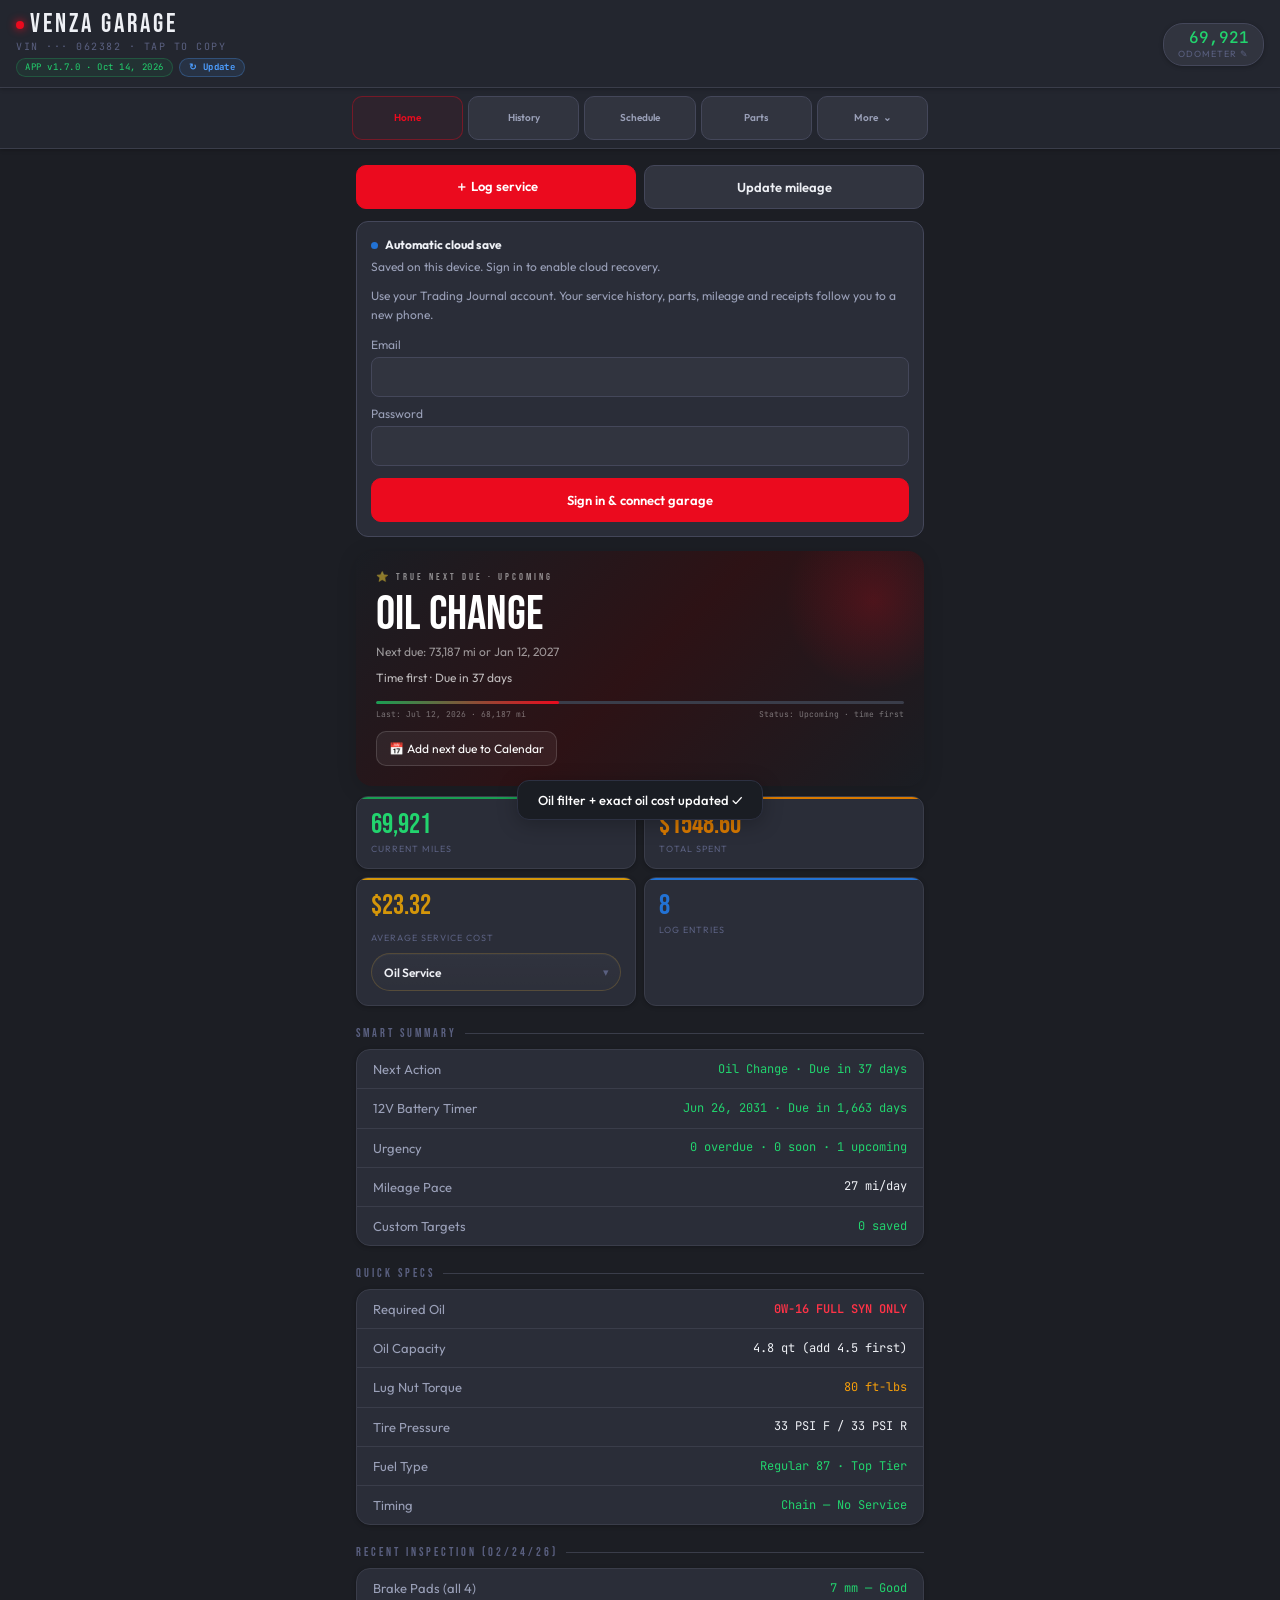
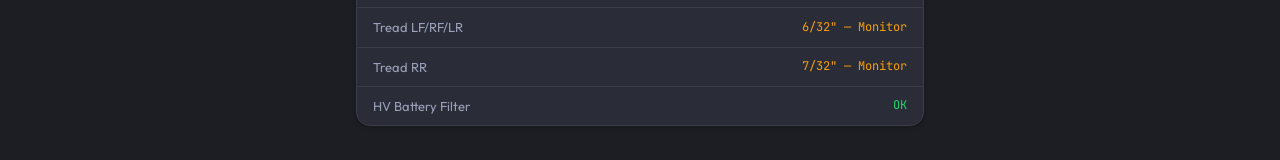
==== commit de929bbe: "Verify automatic recovery after first-load migrations and clarify cloud settings" ====
--- a/venza.html
+++ b/venza.html
@@ -933,13 +933,13 @@
 
   <div class="alert blue">
     <div class="alert-icon">📱</div>
-    <div><strong>New phone or lost phone?</strong> Export your data as a JSON file, save it to iCloud/Files, then import it on any device. Service entries, mileage, your parts list, and receipt photos are preserved.</div>
-  </div>
-
-  <div class="section-label">Backup</div>
+    <div><strong>New phone or lost phone?</strong> Sign in on Home with your Trading Journal account to load your saved cloud records. On your current phone, wait for <strong>Cloud saved</strong> before switching devices. File export below is optional.</div>
+  </div>
+
+  <div class="section-label">Optional File Export</div>
   <div class="form-section">
     <div class="form-title" style="margin-bottom:8px">Export All Data</div>
-    <p style="font-size:13px;color:var(--text2);margin-bottom:14px;line-height:1.6">Downloads a <code style="font-family:'JetBrains Mono',monospace;font-size:11px;background:var(--bg4);padding:1px 5px;border-radius:3px;color:var(--orange2)">venza_backup_<span style="white-space:nowrap">YYYY-MM-DD</span>.json</code> file. Save it to iCloud Drive, Google Drive, or email it to yourself. Keep a copy somewhere safe.</p>
+    <p style="font-size:13px;color:var(--text2);margin-bottom:14px;line-height:1.6">Automatic cloud saves run after you sign in. Export a JSON file only when you want a separate copy or need to transfer records for editing.</p>
     <button class="btn-primary" onclick="exportData()">⬇ Export / Download Backup</button>
   </div>
 
@@ -1068,7 +1068,7 @@
     </div>
 
     <div class="form-title" style="color:var(--toyota);margin-bottom:8px">Reset to Factory Data</div>
-    <p style="font-size:13px;color:var(--text2);margin-bottom:14px;line-height:1.6">Wipes all user-added entries and resets to the original 4 service records. Cannot be undone unless you have a backup.</p>
+    <p style="font-size:13px;color:var(--text2);margin-bottom:14px;line-height:1.6">Replaces your records with the app’s factory data. When cloud saving is connected, this change also replaces your saved cloud records.</p>
     <button class="btn-ghost" style="border-color:rgba(235,10,30,.4);color:var(--toyota)" onclick="resetData()">🗑 Reset All Data</button>
   </div>
 </div>
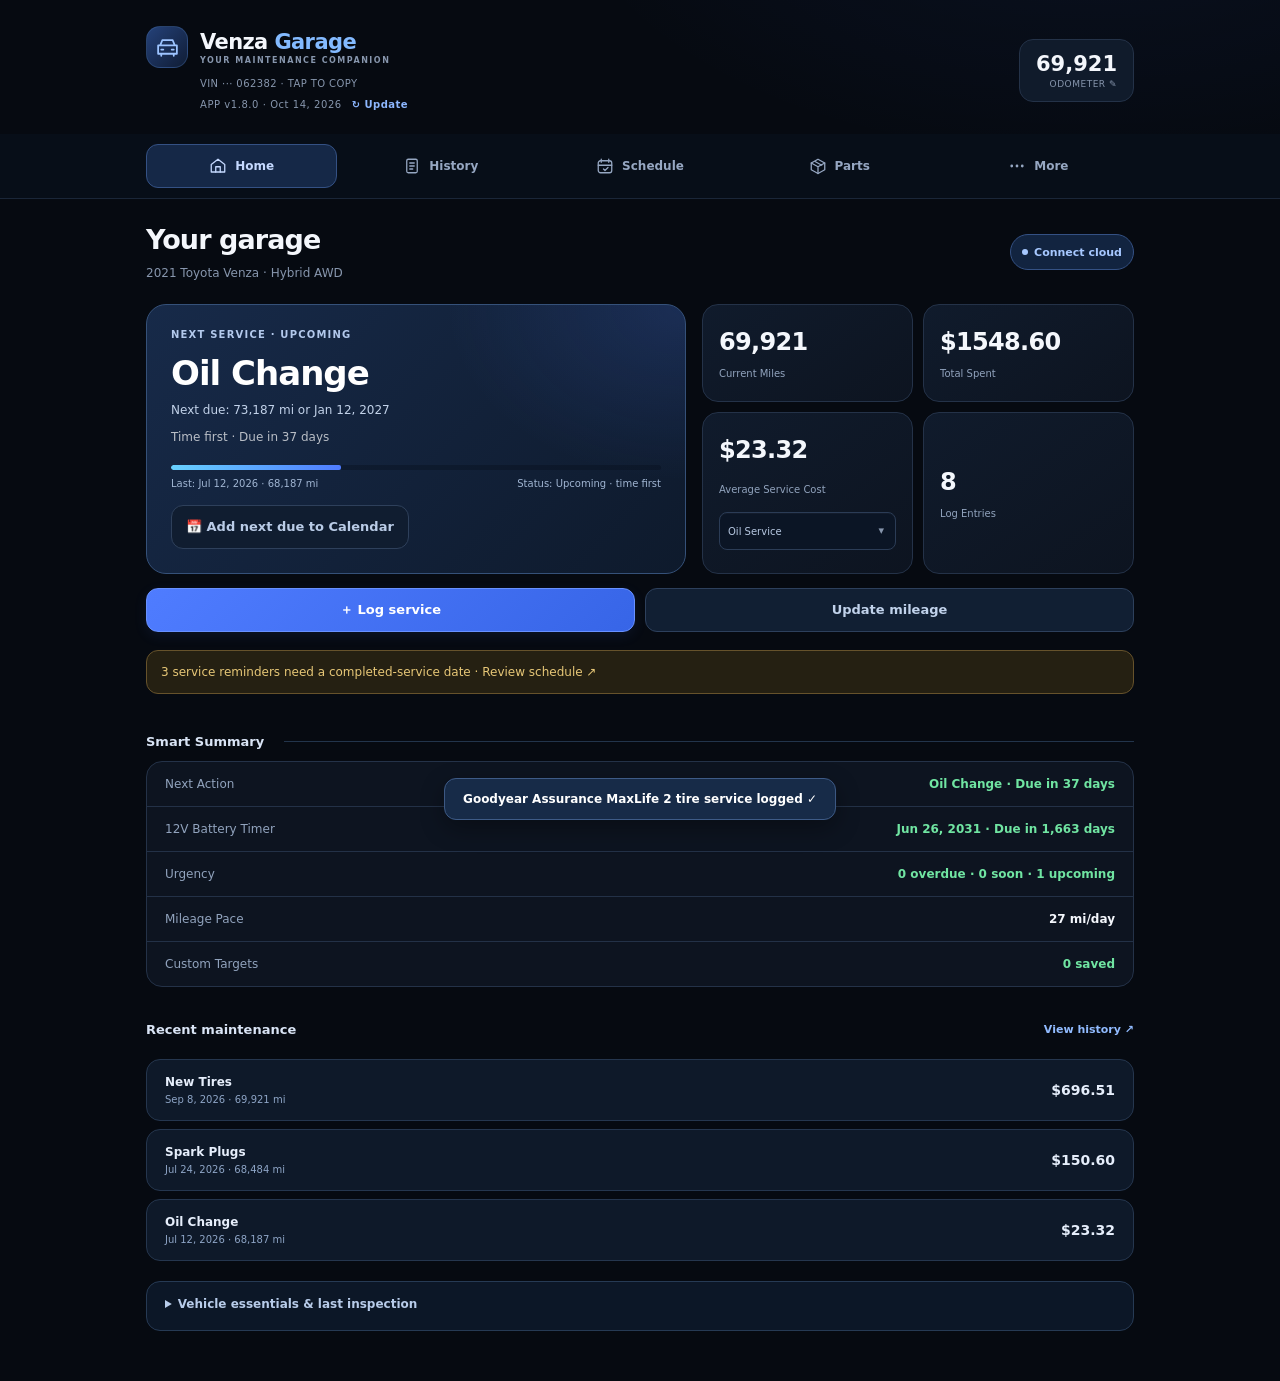
==== commit b80d7d73: "Venza v1.8.0: midnight redesign, searchable records and mobile navigation" ====
--- a/venza.html
+++ b/venza.html
@@ -8,15 +8,14 @@
 <meta name="apple-mobile-web-app-capable" content="yes">
 <meta name="apple-mobile-web-app-status-bar-style" content="black">
 <meta name="apple-mobile-web-app-title" content="Venza">
-<meta name="theme-color" content="#23262f">
+<meta name="theme-color" content="#060a11">
 <meta http-equiv="Cache-Control" content="no-cache, no-store, must-revalidate">
 <meta http-equiv="Pragma" content="no-cache">
 <meta http-equiv="Expires" content="0">
 <title>Venza Garage</title>
 <meta name="application-name" content="Venza Garage">
-<link rel="preconnect" href="https://fonts.googleapis.com">
-<link href="https://fonts.googleapis.com/css2?family=Bebas+Neue&family=Outfit:wght@300;400;500;600;700&family=JetBrains+Mono:wght@400;500&display=swap" rel="stylesheet">
-<link rel="stylesheet" href="./css/style.css?v=1.7.0">
+<link rel="stylesheet" href="./css/style.css?v=1.8.0">
+<link rel="stylesheet" href="./css/design.css?v=1.8.0">
 
 </head>
 <body>
@@ -32,7 +31,7 @@
     </div>
     <div class="header-sub" onclick="copyVIN()" style="cursor:pointer" title="Tap to copy VIN" role="button" tabindex="0" aria-label="Copy VIN">VIN ··· 062382 · tap to copy</div>
     <div class="app-version-line">
-      <div class="header-version" id="appVersionBadge" title="Current app version">APP v1.7.0 · Oct 14, 2026</div>
+      <div class="header-version" id="appVersionBadge" title="Current app version">APP v1.8.0 · Oct 14, 2026</div>
       <button class="update-pill" id="appUpdateBtn" onclick="forceAppUpdate()" type="button" title="Clear cache and reload the newest uploaded app">↻ Update</button>
     </div>
   </div>
@@ -57,7 +56,7 @@
         <button class="nav-btn" data-page="warranty" onclick="go('warranty')">Warranty</button>
         <button class="nav-btn" data-page="specs" onclick="go('specs')">Vehicle specs</button>
         <div class="garage-menu-heading">Records &amp; settings</div>
-        <button class="nav-btn" data-page="backup" onclick="go('backup')">Backup &amp; settings</button>
+        <button class="nav-btn" data-page="backup" onclick="go('backup')">Settings &amp; cloud</button>
         <button class="nav-btn" data-page="printlog" onclick="go('printlog')">Print service history</button>
       </div>
     </details>
@@ -170,7 +169,7 @@
     <div class="form-title">New Service Entry</div>
     <div class="alert blue" style="margin-bottom:16px">
       <div class="alert-icon">💡</div>
-      <div><strong>Super basic entry mode.</strong> Save only the date, mileage, service type, total cost, shop/DIY, optional notes, and an optional receipt photo.</div>
+      <div>Add the service date, mileage and cost. Parts, notes and receipts are optional.</div>
     </div>
     <div class="fg2">
       <div class="fl"><label>Date</label><input type="date" class="fi" id="fDate"></div>
@@ -372,7 +371,7 @@
 <!-- ═══ PARTS ═════════════════════════════════════════════════════ -->
 <div id="page-parts" class="page">
 
-  <div class="section-label">Basic Parts List</div>
+  <div class="section-label">Your parts library</div>
   <div class="alert blue">
     <div class="alert-icon">🧩</div>
     <div><strong>Organized parts library.</strong> Parts can be added manually here or saved from the Add Service form only when you check the save box on that item. The list is grouped by section and also saves where you bought each part.</div>
@@ -1160,8 +1159,9 @@
 </div>
 
 <div class="toast" id="toast"></div>
-<script src="./js/app.js?v=1.7.0"></script>
-<script src="./js/update.js?v=1.7.0"></script>
+<script src="./js/app.js?v=1.8.0"></script>
+<script src="./js/update.js?v=1.8.0"></script>
+<script src="./js/design.js?v=1.8.0"></script>
 <script>VenzaCloud.start();</script>
 </body>
 </html>
--- a/css/design.css
+++ b/css/design.css
@@ -0,0 +1,22 @@
+/* Midnight design system, aligned with Bonus Tracker. */
+:root{color-scheme:dark;--bg:#060a11;--bg1:#0a1220;--bg2:#0d1420;--bg3:#131e30;--bg4:#1b2a40;--border:#243248;--border2:#2d3e58;--toyota:#4f7cff;--toyota2:#93b4ff;--blue:#4f7cff;--blue2:#83baff;--green:#45d483;--green2:#70e5a2;--gold:#f5c65b;--gold2:#f5c65b;--orange:#f5c65b;--orange2:#f5c65b;--text:#f4f7fc;--text2:#b1bccf;--text3:#8796ad;--shadow:0 8px 28px #0002;--shadow-sm:none;--red:#ff6674;--font:system-ui,-apple-system,BlinkMacSystemFont,'Segoe UI',sans-serif}
+html{scroll-padding-top:90px}body{font-family:var(--font);background:radial-gradient(900px 500px at 85% -10%,#3664ff14,transparent 60%),var(--bg);line-height:1.5}button,input,select,textarea{font-family:inherit}button,a,input,select,textarea,summary{-webkit-tap-highlight-color:transparent}button:focus-visible,a:focus-visible,summary:focus-visible,input:focus-visible,select:focus-visible,textarea:focus-visible{outline:2px solid #67d1ff;outline-offset:3px}[hidden]{display:none!important}
+.header{position:relative;max-width:1040px;margin:auto;padding:26px 26px 20px;background:none;border:0;box-shadow:none;gap:14px}.header-logo{font:700 21px var(--font);letter-spacing:-.6px;display:flex;gap:12px;align-items:center}.garage-brand-mark{display:grid;place-items:center;width:42px;height:42px;border:1px solid #41649970;border-radius:14px;background:linear-gradient(135deg,#244179,#101d35);color:#9dc4ff}.garage-brand-mark svg{width:25px;height:25px}.garage-brand-accent{color:#83baff}.header-logo small{display:block;font-size:8px;letter-spacing:1.5px;font-weight:600;color:var(--text3);margin-top:2px}.header-sub{margin:8px 0 0 54px;font-family:var(--font);font-size:10px;letter-spacing:.4px}.header-version{font-family:var(--font);font-size:10px;background:transparent;border:0;color:var(--text3);padding:0}.app-version-line{margin-left:54px;margin-top:4px;gap:10px}.update-pill{font:600 10px var(--font);border:0;background:transparent;color:#8db7ff;padding:4px 0}.mileage-pill{padding:12px 16px;border-radius:14px;background:#101b2b;border:1px solid var(--border);box-shadow:none;min-width:96px;text-align:right}.mi-num{font:700 21px var(--font);color:var(--text)}.mi-label{font:500 9px var(--font);letter-spacing:.5px;color:var(--text3);margin-top:3px}
+.nav-wrap{position:sticky;top:0;border-bottom:1px solid #243248aa;background:#080f1af2;backdrop-filter:blur(16px);box-shadow:none;z-index:190}.nav{max-width:1040px;gap:8px;padding:10px 26px}.nav-btn,.nav-more{font-family:var(--font);font-size:12px;font-weight:600;min-height:44px;border-radius:12px;background:transparent;border:1px solid transparent;color:#96a7c2;gap:8px;text-transform:none;letter-spacing:0}.nav-btn svg,.nav-more svg{width:18px;height:18px;flex:none}.nav-btn.active,.garage-more.has-active-page .nav-more,.garage-more[open] .nav-more{color:#c5d9ff;background:#152847;border:1px solid #345184}.garage-more-panel{border-radius:16px;padding:10px;background:#0d1727;border:1px solid #31435f;box-shadow:0 18px 40px #0007}.garage-more-panel .nav-btn{font-size:13px;background:#111e31;color:#b7c8e2;border-color:#273950;margin:0}.garage-menu-heading{font:600 10px var(--font);letter-spacing:.7px;color:#92a4bf}
+.page{max-width:1040px;padding:24px 26px 50px;animation:none!important}.garage-page-heading{display:flex;justify-content:space-between;align-items:center;gap:12px;margin-bottom:22px}.garage-page-heading h1{font:700 27px var(--font);letter-spacing:-.9px;line-height:1.25}.garage-page-heading p{font-size:12px;color:var(--text3);margin-top:7px}.garage-cloud-pill{flex-shrink:0;padding:8px 11px;border-radius:999px;border:1px solid #345184;background:#122440;color:#a7c8ff;font:600 11px var(--font);min-height:36px;display:flex;align-items:center;gap:6px}.garage-cloud-pill::before{content:'';width:6px;height:6px;border-radius:50%;background:currentColor}.garage-cloud-pill[data-state=saved]{color:#7ee2ac;border-color:#285c48;background:#0c241a}.garage-cloud-pill[data-state=pending],.garage-cloud-pill[data-state=conflict]{color:#f5c65b;border-color:#6a5326;background:#2b2211}
+.garage-overview{display:grid;grid-template-columns:minmax(0,1.25fr) minmax(0,1fr);gap:16px;margin-bottom:14px}.hero{margin:0;border:1px solid #355179;border-radius:20px;background:radial-gradient(340px 250px at 100% 0,#4f7cff28,transparent 70%),linear-gradient(135deg,#172a49,#0e1a2c);padding:24px;box-shadow:none}.hero::before{display:none}.hero-label{font:600 10px var(--font);letter-spacing:1.2px;color:#b3c9ec;margin-bottom:14px;text-transform:uppercase}.hero-mi{font:700 clamp(25px,4vw,34px) var(--font);letter-spacing:-1px;line-height:1.15}.hero-desc{font-size:12px;line-height:1.6;color:#c2d2e9;margin-top:8px}.hero-actions{margin-top:16px}.hero-mini{min-height:40px;font-size:11px;border-radius:10px;background:#ffffff08;border:1px solid #6285b745;padding:8px 11px}.progress-track{height:5px;background:#07111e70;margin-top:18px;border-radius:999px}.progress-fill{background:linear-gradient(90deg,#67d1ff,#4f7cff)}.progress-labels{font:10px var(--font);gap:8px;margin-top:8px}.progress-labels span{color:#a0b5d2!important}
+.gauges{grid-template-columns:repeat(2,minmax(0,1fr));gap:10px;margin:0}.gauge{padding:17px 16px;border:1px solid var(--border);border-radius:16px;background:linear-gradient(145deg,#101b2c,#0d1420);box-shadow:none;display:flex;flex-direction:column;justify-content:center}.gauge::after{display:none}.g-val{font:700 24px var(--font);letter-spacing:-.7px;line-height:1.2;font-variant-numeric:tabular-nums;color:var(--text)!important}.g-label{font:500 10px var(--font);text-transform:none;letter-spacing:0;color:#91a3bd;margin-top:7px}.avg-select{font:500 10px var(--font);min-height:30px;border:1px solid #2b3c56;border-radius:8px;background:#0b1525;color:#b7c8e2;padding:6px 8px}.avg-select-wrap{margin-top:9px}.garage-quick-actions{grid-template-columns:1fr 1fr;gap:10px;margin:0 0 18px}.garage-action,.btn-primary,.btn-ghost{border-radius:12px;min-height:44px;font:600 13px var(--font);letter-spacing:0;line-height:1.4;padding:11px 14px}.garage-action{border-color:#2d405c;background:#111f33;color:#c1d2eb}.garage-action-primary,.btn-primary{background:linear-gradient(135deg,#4f7cff,#3765e7);color:white;border:1px solid #6891ff;box-shadow:0 4px 14px #4f7cff16}.btn-primary:active{background:#3765e7}.btn-ghost{background:#101d30;border:1px solid #2e405b;color:#bacce7}.garage-review-note{width:100%;text-align:left;margin:0 0 18px;min-height:44px;padding:12px 14px;background:#252012;border:1px solid #66522b;border-radius:12px;color:#e7c777;font:500 12px var(--font);line-height:1.5}
+.section-label,.garage-section-head h2{font:650 13px var(--font);letter-spacing:0;text-transform:none;color:#d9e4f5;margin:22px 0 12px}.section-label::after{background:#22344b;margin-left:12px}.card,.form-section{background:#0d1420;border:1px solid var(--border);border-radius:16px;box-shadow:none;overflow:hidden;margin-bottom:12px}.card-head{padding:16px 18px;border-color:var(--border);background:#101a2a}.card-title,.form-title{font:650 15px var(--font);letter-spacing:-.2px;color:#eef4ff;text-transform:none}.form-section{padding:20px}.form-title{margin-bottom:18px}.row{padding:13px 18px;gap:18px;border-color:#233147}.row-key{font:500 12px var(--font);flex-shrink:1;min-width:0;color:#91a3bd}.row-val{font:550 12px var(--font);overflow-wrap:anywhere;line-height:1.5;min-width:0}.row-val.red,.red{color:var(--red)}.row-val.green,.green{color:#70e5a2}.alert{border-radius:12px;padding:13px 15px;font-size:12px;line-height:1.65}.alert.blue{color:#b6d3ff;background:#112540;border-color:#2e4d79}.alert.gold{color:#e5cd91;background:#282314;border-color:#66522b}.alert.red{color:#ffabb4;background:#291621;border-color:#683245}.alert.green{color:#9de5bd;background:#11281f;border-color:#315944}.alert-icon{font-size:15px}.fl label{font:550 12px var(--font);text-transform:none;letter-spacing:0;color:#a6b8d2;margin-bottom:7px}.fi,.fs,.ft,input:not([type=checkbox]):not([type=radio]),select,textarea{font-family:var(--font);font-size:14px;background:#0b1525;border:1px solid #30435f;border-radius:10px;color:#edf4ff;min-height:44px;padding:11px 12px;max-width:100%;min-width:0}.ft{line-height:1.65}.fi::placeholder,.ft::placeholder,input::placeholder{color:#7588a6}.form-section .fg2{gap:12px}.form-section .mi-hint,.auto-cost-note,.mi-warn{font-size:11px;line-height:1.5}.item-editor{border-radius:14px;background:#111e31;border-color:#2c3c56}.item-editor-title,.item-editor-top{font-family:var(--font)}.item-remove{color:#ff8994;min-height:36px;border-color:#693542}.service-parts-toggle{border-radius:12px;border-color:#314566;background:#101c30;color:#bbd3f8}.service-parts-toggle small{font-size:11px;line-height:1.5}
+.log-item{border:1px solid var(--border);border-radius:16px;padding:17px 56px 17px 18px;margin-bottom:12px;background:linear-gradient(140deg,#111d2e,#0d1420);box-shadow:none}.log-item.user-entry{border-left-color:var(--border)}.log-top{margin-bottom:8px}.log-date,.log-mi{font:500 11px var(--font);color:#9badc9}.log-mi{color:#9ec2ff}.log-type{font:650 15px var(--font);letter-spacing:-.2px;margin-bottom:8px;line-height:1.4}.log-shop{font-size:11px;color:#8fa5c4}.log-foot{gap:12px}.log-cost{font:650 16px var(--font);color:#f4f7fc;font-variant-numeric:tabular-nums}.log-desc{font-size:12px;line-height:1.7;color:#b4c3d9;margin:12px 0}.delete-btn{min-width:36px;width:36px;height:36px;top:12px;right:12px;border:1px solid #4f2b3d;background:#2a1924!important;color:#ee8292;border-radius:10px;opacity:1}.delete-btn:hover{transform:none;background:#3c1f2a!important}.total-row{background:#10213a;border:1px solid #345078;border-radius:14px;padding:16px 18px}.total-label{font:600 12px var(--font);letter-spacing:0}.total-val{font:700 24px var(--font);letter-spacing:-.7px}.garage-log-details{border-top:1px solid #25364e;margin-top:12px;padding-top:4px}.garage-log-details>summary{min-height:40px;display:list-item;padding:10px 0;cursor:pointer;color:#8eb8fa;font-size:11px;font-weight:500}.log-part{border-radius:12px;padding:12px;background:#0a1422;border-color:#2b3a52}.log-part-price,.log-part-meta{font-family:var(--font)}.log-part-meta{font-size:11px;line-height:1.6}.log-parts-grid{gap:8px}.garage-search{margin:0 0 18px}.garage-search label{font-size:11px;color:#95a9c8;font-weight:500;display:block;margin-bottom:7px}.garage-search input{display:block;width:100%;min-height:46px;background:#0d192b}.garage-search-count{font-size:11px;color:#7e95b6;margin-top:8px}
+.svc-item{padding:17px 18px;border-color:#243248;gap:12px;align-items:flex-start}.svc-name{font:650 13px var(--font);color:#e4edfc;line-height:1.5}.svc-note{font-size:11px;line-height:1.65;color:#98adc9;margin-top:4px}.svc-mi{font:550 10px var(--font);color:#a6c5f7;letter-spacing:0}.svc-right{min-width:80px;padding-top:3px}.badge{font:600 9px var(--font);letter-spacing:0;text-transform:none;border-radius:999px;padding:5px 8px;white-space:nowrap}.badge.red{background:#351c29;border-color:#733548;color:#ff9ba9}.badge.green{background:#123425;border-color:#2c6746;color:#7fe5aa}.badge.orange,.garage-needs-review .badge{background:#2d2514;border-color:#756030;color:#eed286}.svc-dot{margin-top:6px;flex-shrink:0}.mini-btn,.inv-btn,.master-part-btn,.basic-part-btn{font:550 11px var(--font);min-height:36px;border-radius:9px;padding:7px 10px;color:#aacaFA;background:#12213a;border:1px solid #314b6f}.garage-needs-review .svc-dot{background:#f5c65b}.garage-needs-review .svc-mi{color:#d7b568}.sched-table{font-family:var(--font);font-size:11px;line-height:1.5}.sched-wrap{border-color:#2b3d56;border-radius:12px}.sched-table th{background:#13233c;color:#a2c5ff;font-family:var(--font);letter-spacing:0;white-space:nowrap}.sched-table td{border-color:#243248;font-size:11px}.sched-table tr:nth-child(even){background:#0e1929}.schedule-rule-card,.schedule-rule-row{border-color:#283b56;background:#101b2d;border-radius:12px}.schedule-rule-name,.schedule-rule-title{font-family:var(--font);font-size:13px;letter-spacing:0}.schedule-rule-note{font-size:11px;color:#93a8c7}
+.guide-item{border-radius:16px;background:#0d1726;border-color:var(--border);box-shadow:none;margin-bottom:12px}.guide-head{padding:17px 18px;min-height:64px;gap:14px}.guide-title{font:650 14px var(--font);letter-spacing:-.2px;line-height:1.4}.guide-meta{font-size:11px;color:#91a8c9;line-height:1.5;margin-top:5px}.guide-body{padding:0 18px 18px}.guide-body.open{padding-top:12px}.guide-chevron{font-size:18px;color:#819ec8}.g-tip,.step-t,.g-note{font:12px var(--font);line-height:1.8;color:#b5c6df}.step-n{border-radius:8px;font:600 11px var(--font);background:#193155;border-color:#3a5684;color:#accaff}.g-section{font:600 12px var(--font);letter-spacing:0;color:#d1e1f9}.g-specs{border-radius:12px;border-color:#2b3c55;background:#0b1728}
+.part-name,.inv-name,.basic-part-name,.master-part-name{font:650 13px var(--font);color:#e7effc;line-height:1.5;letter-spacing:0}.part-num,.part-price,.inv-meta,.inv-qty,.master-source-price,.master-source-meta{font-family:var(--font)}.part-num,.inv-meta,.master-source-meta{font-size:11px;line-height:1.6;color:#8fa7c9}.part-row,.inv-row,.master-part-row{padding:16px 18px;border-color:#25364c}.inv-qty{font-size:11px;background:#15243b;border-color:#314a6d;border-radius:8px;color:#a8c9ff}.inv-qty.out{color:#ff8c9b;border-color:#713548}.inv-btn.danger{background:#2d1a25;color:#fa9dab;border-color:#683547}.master-source{border-radius:12px;background:#0b1829;border-color:#2b3f5d}.parts-badge{font:550 9px var(--font);letter-spacing:0;border-radius:999px;padding:4px 8px}.wc-title,.wc-row-k,.wc-row-v,.wc-period,.spec-val,.spec-key{font-family:var(--font);letter-spacing:0}.wc-title{font-size:15px}.wc-row-v,.wc-row-k{font-size:12px;line-height:1.6}.warranty-card,.spec-card{border-radius:16px;border-color:var(--border);background:#0d1727;box-shadow:none}
+.garage-section-head{display:flex;align-items:center;justify-content:space-between;gap:12px;margin:24px 0 12px}.garage-section-head h2{margin:0}.garage-section-head button{font:550 11px var(--font);color:#91bbff;min-height:36px}.garage-recent{margin-top:24px}.garage-recent-item{display:flex;align-items:center;justify-content:space-between;text-align:left;gap:16px;width:100%;padding:15px 18px;background:#0e1929;border:1px solid #25364e;margin-bottom:8px;border-radius:14px;color:#e6eefb}.garage-recent-item strong{display:block;font:600 12px var(--font)}.garage-recent-item small{display:block;color:#8ea5c6;font-size:10px;margin-top:5px}.garage-recent-item b{font:650 14px var(--font);font-variant-numeric:tabular-nums;white-space:nowrap}.garage-disclosure{border:1px solid #263a54;border-radius:14px;background:#0c1727;overflow:hidden;margin-top:20px}.garage-disclosure>summary{padding:15px 18px;min-height:48px;cursor:pointer;font:600 12px var(--font);color:#b8ccea}.garage-disclosure-body{padding:0 14px 14px}.garage-disclosure-body .card{margin-bottom:8px}.garage-disclosure-body .section-label{font-size:12px;margin:16px 0 10px}.garage-disclosure-body .form-section{padding:16px}.garage-empty{padding:18px;font-size:12px;color:#91a8c9}.garage-cloud-card{padding:20px;border-radius:16px;background:linear-gradient(140deg,#122540,#0e192c);border:1px solid #35537c;margin:0 0 22px}.garage-cloud-heading{font:650 16px var(--font);margin-bottom:7px}.garage-cloud-heading::before{width:7px;height:7px;background:#67d1ff}#cloudStatus{font-size:12px;color:#a9c4e9;line-height:1.6}#cloudSignIn{margin-top:18px;gap:12px;max-width:470px}#cloudSignIn label{font-size:12px;color:#a5bbdb}#cloudSignIn input{font-size:16px;background:#0a1729;border-color:#375171;border-radius:10px;min-height:46px}#cloudSignIn .garage-action{margin-top:2px}.garage-cloud-intro{font-size:12px;color:#9db5d6;line-height:1.7;margin-bottom:2px}.toast{font:550 12px var(--font);background:#172b48;border:1px solid #3e5b87;border-radius:12px;box-shadow:0 8px 24px #0005;padding:13px 18px;max-width:calc(100vw - 32px);white-space:normal}.modal-box,.modal-card,.modal-content{background:#101b2d;border:1px solid #344963;border-radius:20px;color:#edf4ff}.modal-title{font:700 21px var(--font);letter-spacing:-.5px}
+@media(max-width:680px){html{scroll-padding-top:12px}.header{padding:18px 16px 16px;align-items:flex-start}.header-logo{font-size:19px;gap:9px}.garage-brand-mark{width:37px;height:37px;border-radius:12px}.header-logo small{font-size:7px;letter-spacing:1.2px}.header-sub{margin-left:46px;font-size:9px;margin-top:6px}.app-version-line{margin-left:46px;margin-top:2px}.header-version{font-size:9px}.mileage-pill{padding:9px 11px;min-width:82px;border-radius:12px}.mi-num{font-size:18px}.mi-label{font-size:8px}.page{padding:20px 16px calc(106px + env(safe-area-inset-bottom))}.garage-page-heading{margin-bottom:18px;align-items:flex-start}.garage-page-heading h1{font-size:23px;letter-spacing:-.7px}.garage-page-heading p{font-size:11px;margin-top:5px;max-width:240px}.garage-cloud-pill{font-size:10px;min-height:32px;padding:7px 9px;margin-top:3px}.garage-overview{grid-template-columns:1fr;gap:10px;margin-bottom:12px}.hero{padding:20px;border-radius:18px}.hero-label{font-size:9px;margin-bottom:12px;letter-spacing:1px}.hero-mi{font-size:30px;line-height:1.15}.hero-desc{font-size:12px}.progress-labels{font-size:9px}.hero-mini{font-size:11px;min-height:40px}.gauges{gap:8px}.gauge{padding:14px;border-radius:14px;min-height:88px}.g-val{font-size:22px}.g-label{font-size:10px}.avg-select{min-height:34px;font-size:11px}.garage-quick-actions{gap:8px;margin-bottom:14px}.garage-action{font-size:12px;min-height:46px}.nav-wrap{position:fixed;top:auto;bottom:0;left:0;right:0;background:#091321f5;border-top:1px solid #2b3e57;border-bottom:0;padding-bottom:env(safe-area-inset-bottom);z-index:240;box-shadow:0 -8px 24px #0003}.nav{max-width:520px;padding:8px 10px 10px;gap:5px}.nav-btn,.nav-more{display:flex;flex-direction:column;gap:5px;min-height:54px;border-radius:11px;font-size:9px;line-height:1;padding:8px 3px}.nav-btn svg,.nav-more svg{width:20px;height:20px}.garage-more-panel{top:auto;bottom:calc(100% + 16px);right:0;width:252px;max-height:65dvh}.garage-more-panel .nav-btn{flex-direction:row;justify-content:flex-start;font-size:12px;min-height:44px;padding:11px 13px;line-height:1.3}.garage-menu-heading{font-size:10px}.section-label{margin:20px 0 10px;font-size:12px}.row{padding:12px 14px;gap:12px}.row-key{font-size:11px}.row-val{font-size:11px}.garage-recent-item{padding:14px}.garage-recent-item strong{font-size:12px}.garage-recent-item small{font-size:10px}.log-item{padding:16px 54px 16px 14px;border-radius:14px}.log-type{font-size:14px}.log-foot{align-items:flex-start}.log-cost{font-size:15px}.log-shop{font-size:11px}.delete-btn{min-width:36px;width:36px;height:36px;right:10px;top:10px}.form-section{padding:16px}.fi,.fs,.ft,input:not([type=checkbox]):not([type=radio]),select,textarea{font-size:16px;min-height:46px}.fg2,.item-grid{grid-template-columns:minmax(0,1fr)}.svc-item{padding:15px 14px;gap:9px}.svc-name{font-size:12px}.svc-note{font-size:11px}.svc-right{min-width:65px;max-width:80px}.svc-mi{font-size:9px}.badge{font-size:9px;padding:5px 7px}.guide-title{font-size:13px}.guide-head{padding:16px 14px}.guide-body{padding:0 14px 16px}.garage-cloud-card{padding:18px 16px}.garage-cloud-heading{font-size:15px}.garage-cloud-intro{font-size:12px}.toast{bottom:calc(92px + env(safe-area-inset-bottom));font-size:12px}.garage-disclosure{margin-top:18px}.garage-disclosure>summary{padding:14px 15px;font-size:12px}.garage-disclosure-body{padding:0 10px 12px}.part-row,.inv-row{padding:14px}.basic-part-actions,.inv-actions{gap:7px}.inv-btn{min-height:40px;padding:8px 10px}.total-val{font-size:22px}.total-label{font-size:11px}.alert{font-size:12px}.modal-overlay,.modal{z-index:500}.item-check input{width:20px;height:20px}.garage-review-note{font-size:11px}.garage-section-head h2{font-size:12px}}
+@media(prefers-reduced-motion:reduce){*{scroll-behavior:auto!important;animation:none!important;transition:none!important}}
+@media print{.header,.nav-wrap,.garage-cloud-pill,.garage-cloud-card,.garage-quick-actions,.garage-search,.garage-page-heading,.garage-review-note,.garage-recent{display:none!important}body{background:white!important;color:black!important}.page{padding:0;max-width:none}}
+
+.garage-cloud-pill[data-state=offline],.garage-cloud-pill[data-state=checking]{color:#a5b5cf;border-color:#35445b;background:#142035}
+body .page *,body .header *,body .overlay *{font-family:var(--font)}
+body .page .delete-btn{width:40px;height:40px;min-width:40px}
+@media(max-width:680px){body .page .delete-btn{width:44px;height:44px;min-width:44px;top:9px;right:8px}.log-item{padding-right:60px}}
